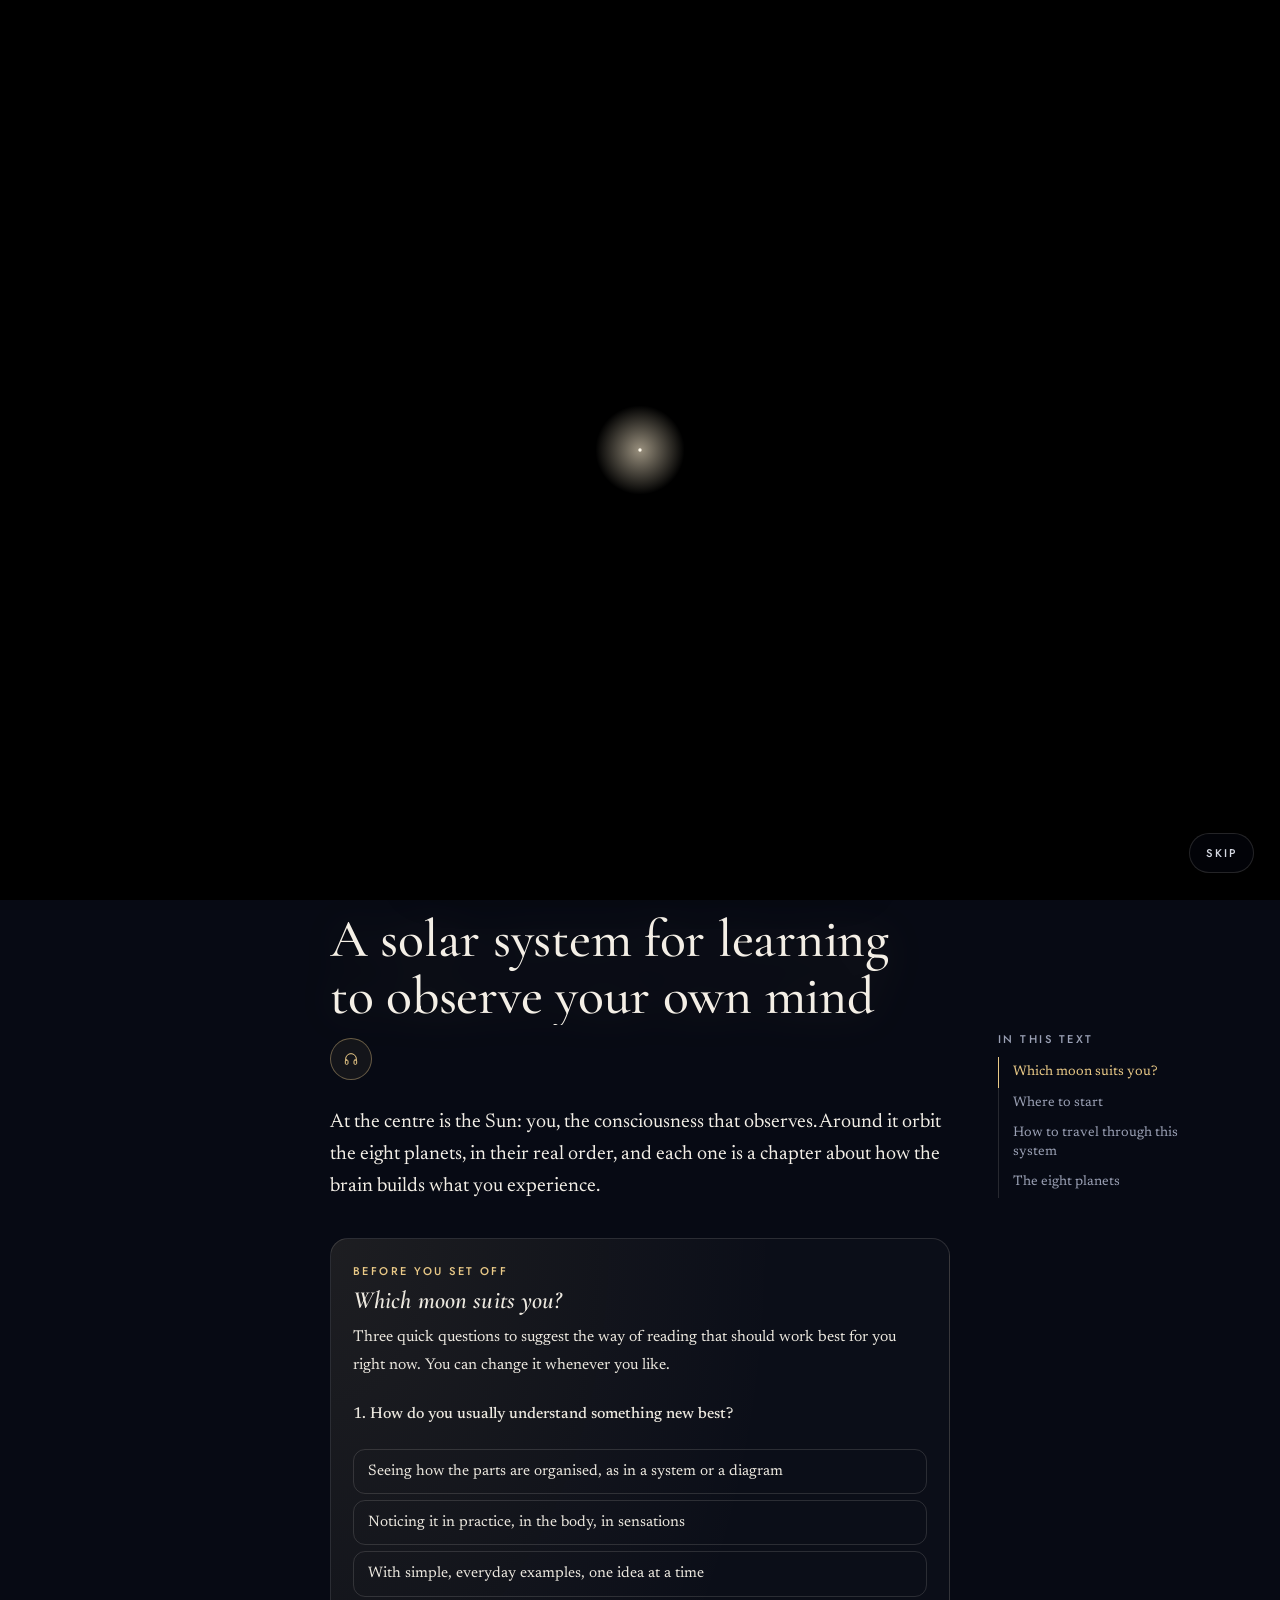
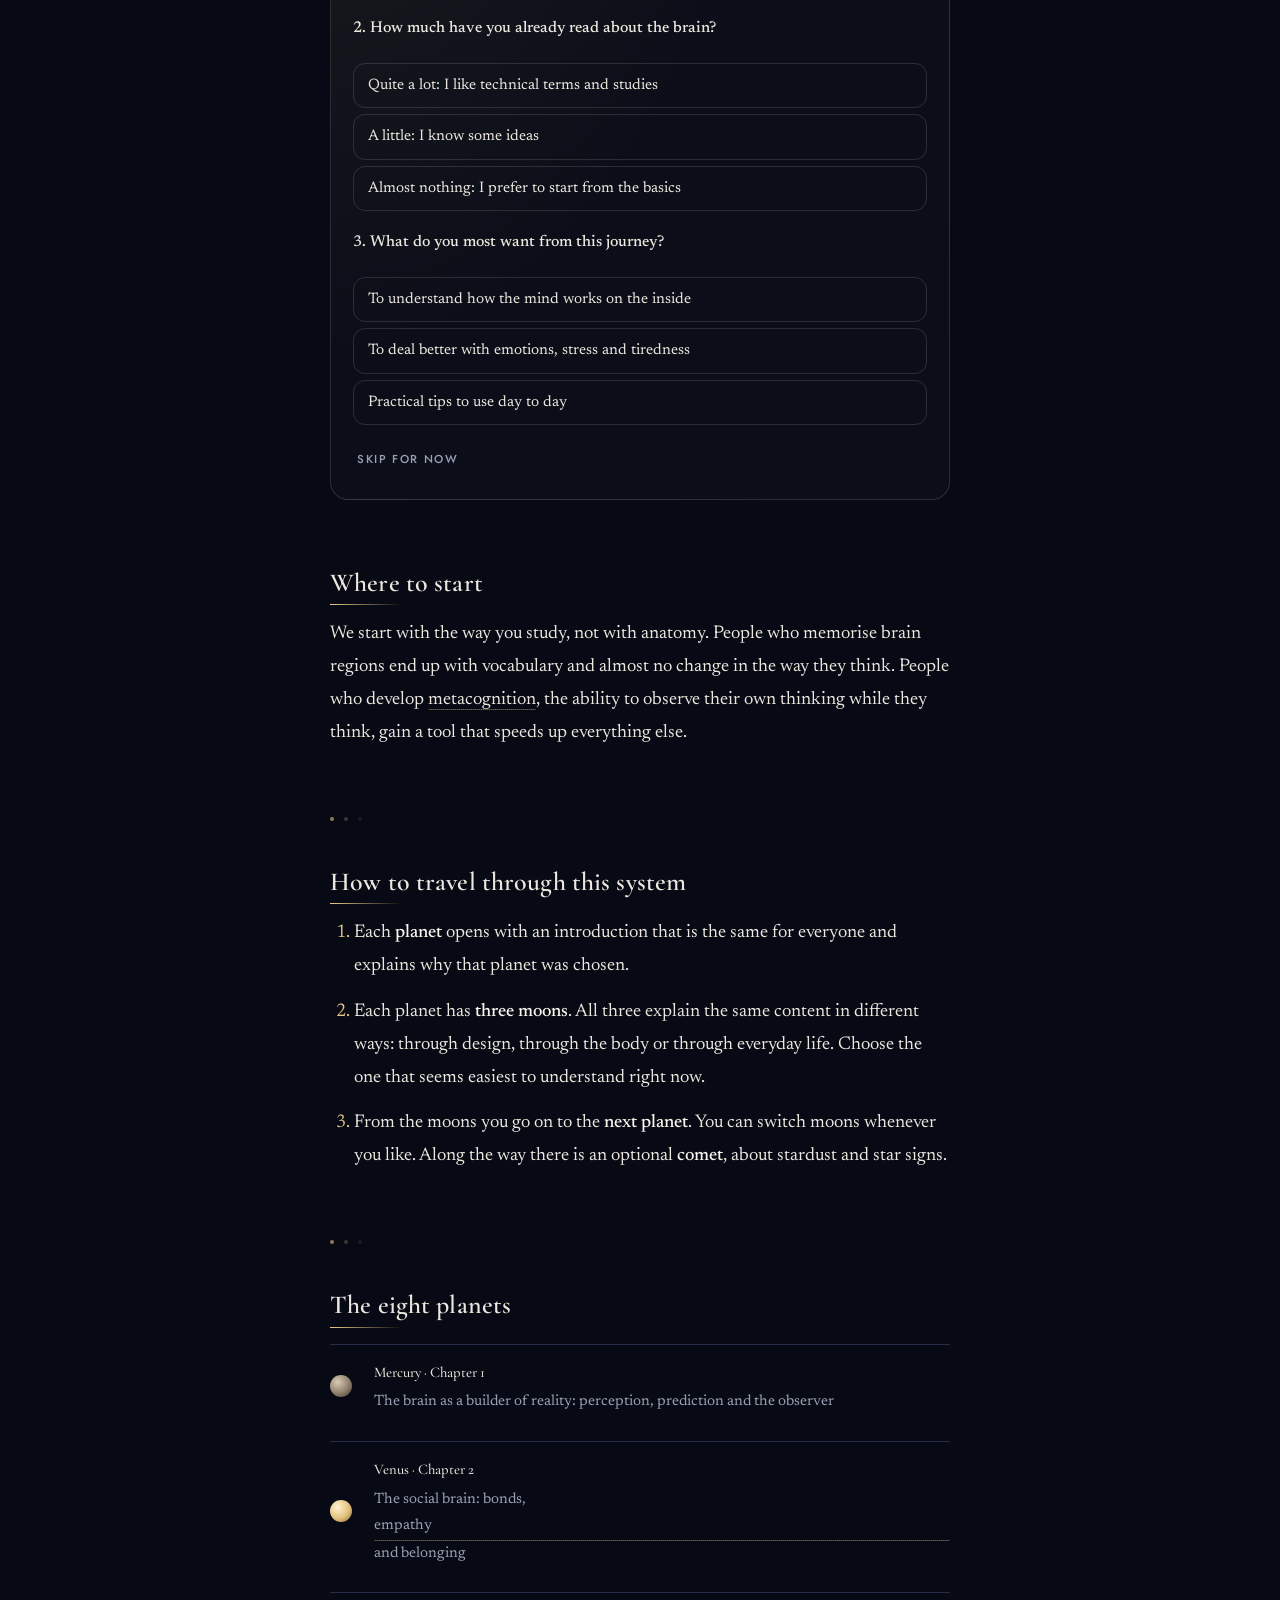
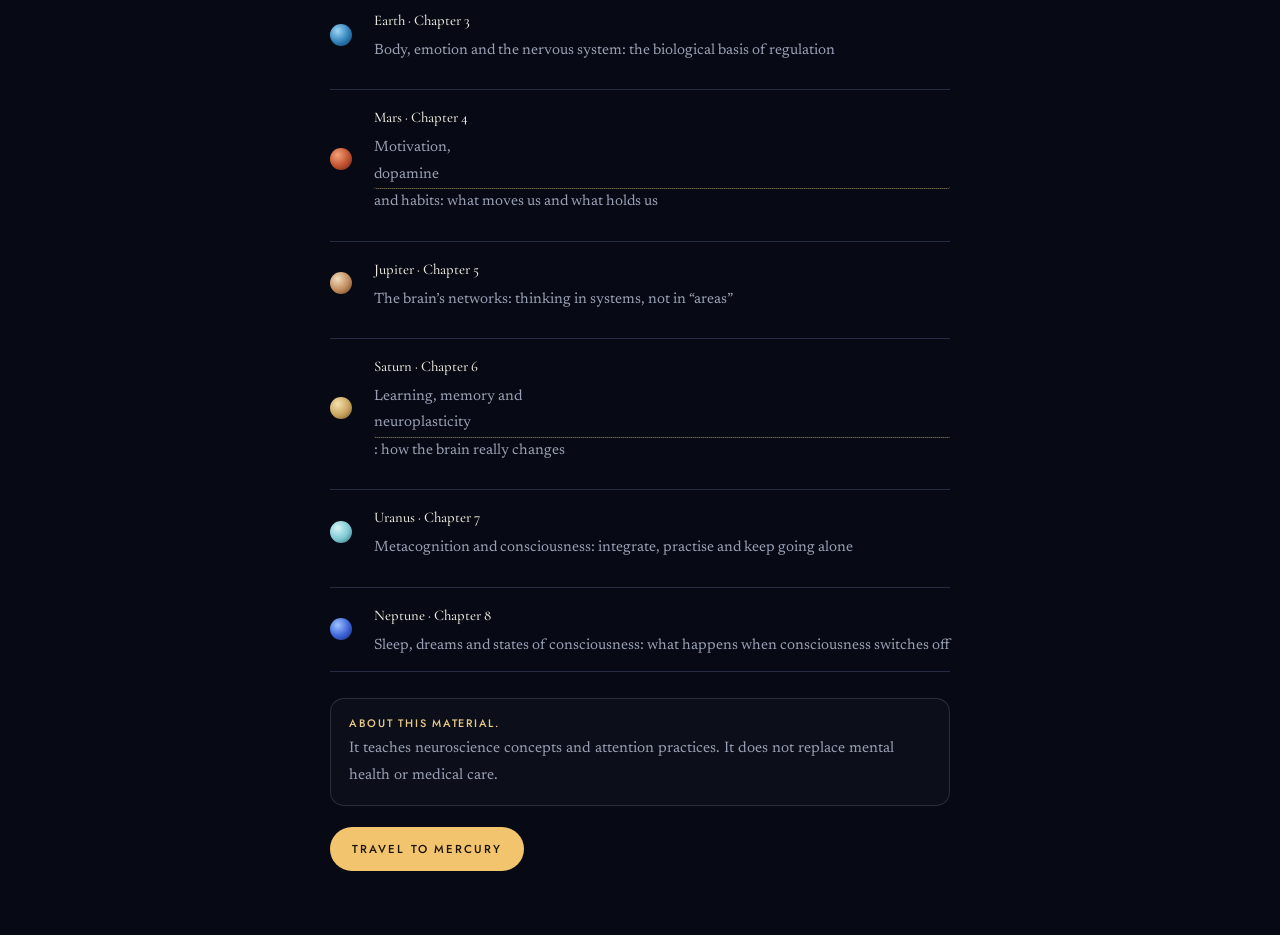
==== sistema-da-consciencia/index.html @ 6f27c115 "E-book: planetas bloqueados abrem com o visual e o título, com o texto fechado e o caminho para desb" ====
<!DOCTYPE html>
<html lang="pt-BR">
<head>
<meta charset="UTF-8">
<meta name="viewport" content="width=device-width, initial-scale=1, viewport-fit=cover">
<meta name="description" content="E-book interativo de neurociência e metacognição em forma de sistema solar: oito planetas, três formas de leitura por capítulo. Projeto de Lucas Nunes.">
<title>Sistema da Consciência</title>
<meta name="claude:viewport-fit-sides" content="cover">
<link rel="preconnect" href="https://fonts.googleapis.com">
<link rel="preconnect" href="https://fonts.gstatic.com" crossorigin>
<link rel="stylesheet" href="https://fonts.googleapis.com/css2?family=Cormorant+Garamond:ital,wght@0,500;0,600;1,500;1,600&family=Newsreader:ital,opsz,wght@0,6..72,400;0,6..72,500;1,6..72,400&family=Jost:wght@400;500&display=swap">
<style>
/* Layout: mapa do sistema solar no topo de cada página (Sol = introdução, planetas = capítulos,
   três luas por planeta = caminhos), leitura em coluna única por baixo. Tema escuro por escolha. */
:root{
  color-scheme:dark;
  --space:#070A14;
  --panel:#0F1424;
  --panel-2:#151B30;
  --fg:#E6E9F2;
  --muted:#98A0B8;
  --line:#2A3250;
  --accent:#F2C46D;
  --p-design:#A9B1FF;
  --p-body:#F0A56B;
  --p-simple:#7FD8A8;
  --t-design:#1E2246;
  --t-body:#3A2618;
  --t-simple:#14332A;
  --font-display:"Unbounded","Helvetica Neue",Arial,sans-serif;
  --font-body:"Source Serif 4",Georgia,"Times New Roman",serif;
  --font-mono:"IBM Plex Mono",ui-monospace,Menlo,Consolas,monospace;
}
*{box-sizing:border-box}
html{background:var(--space)}
body{
  background:var(--space);color:var(--fg);
  font-family:var(--font-body);font-size:18px;line-height:1.7;
  padding-left:max(16px,env(safe-area-inset-left,0px));
  padding-right:max(16px,env(safe-area-inset-right,0px));
  padding-block:18px 64px;
}
#stars{position:fixed;inset:0;width:100%;height:100%;z-index:0;pointer-events:none}
.nebula{position:fixed;inset:0;z-index:0;pointer-events:none;background:radial-gradient(ellipse 55% 40% at 82% 8%,rgba(92,74,170,.22),transparent 70%),radial-gradient(ellipse 50% 45% at 8% 92%,rgba(40,100,140,.18),transparent 70%),radial-gradient(ellipse 35% 30% at 50% 55%,rgba(170,90,60,.08),transparent 70%)}
@media (prefers-reduced-motion:no-preference){.nebula{animation:neb 26s ease-in-out infinite alternate}@keyframes neb{from{opacity:.6;transform:scale(1)}to{opacity:1;transform:scale(1.06)}}}
.hglow,.lbl,.dust,#ctail{pointer-events:none}
.map{background:radial-gradient(ellipse 45% 60% at 50% 50%,rgba(242,196,109,.09),transparent 65%),radial-gradient(ellipse 40% 50% at 85% 20%,rgba(110,90,200,.12),transparent 70%),var(--panel)!important}
.shell{position:relative;z-index:1;max-width:1080px;margin:0 auto}
a{color:var(--accent)}
.top{display:flex;align-items:baseline;justify-content:space-between;gap:12px;flex-wrap:wrap;margin-bottom:14px}
.brand{font-family:var(--font-display);font-weight:500;font-size:1rem;letter-spacing:.02em;color:var(--fg);text-decoration:none}
.where{font:400 .72rem var(--font-mono);letter-spacing:.08em;text-transform:uppercase;color:var(--muted)}
.map{background:radial-gradient(ellipse at 0% 50%,rgba(242,196,109,.10),transparent 55%),var(--panel);border:1px solid var(--line);border-radius:10px;overflow-x:auto;overflow-y:hidden}
.map svg{display:block;width:100%;min-width:640px;height:auto}
.mapwrap{position:relative}
.zoom{position:absolute;left:10px;top:10px;display:flex;flex-wrap:wrap;gap:6px;z-index:2}
.zoom button{font:500 .72rem var(--font-mono);color:var(--fg);background:rgba(15,20,36,.82);border:1px solid var(--line);border-radius:999px;min-width:34px;height:32px;padding:0 12px;cursor:pointer;backdrop-filter:blur(4px)}
.zoom button:hover{border-color:var(--accent)}
.zoom button[aria-pressed="true"]{border-color:var(--accent);color:var(--accent)}
.zoom button:disabled{opacity:.4;cursor:default}
.map svg.grab{cursor:grab}.map svg.grabbing{cursor:grabbing}
.orbit{vector-effect:non-scaling-stroke}
.plabel{transition:opacity .35s ease}
.plabel.off{opacity:0}
.timeline{margin:14px 0 0;overflow-x:auto;padding:6px 2px 10px;scrollbar-width:thin}
.timeline ol{list-style:none;margin:0;padding:0;display:grid;grid-auto-flow:column;grid-auto-columns:minmax(112px,1fr);min-width:100%}
.tl{position:relative;display:flex;flex-direction:column;align-items:center;text-align:center;gap:3px;padding:0 6px;margin:0;min-width:0}
.tl::before{content:"";position:absolute;top:11px;left:0;right:0;height:2px;background:var(--line)}
.tl:first-child::before{left:50%}.tl:last-child::before{right:50%}
.tl.visited::before{background:rgba(242,196,109,.55)}
.tl-dot{position:relative;z-index:1;width:24px;height:24px;border-radius:50%;background:var(--g);box-shadow:0 0 0 3px var(--space);transition:transform .2s,box-shadow .2s}
.tl-dot:hover,.tl-dot:focus-visible{transform:scale(1.15);box-shadow:0 0 0 3px var(--space),0 0 16px rgba(242,196,109,.6)}
.tl.current .tl-dot{box-shadow:0 0 0 3px var(--space),0 0 0 5px var(--accent),0 0 18px rgba(242,196,109,.55)}
.tl-name{font:500 .72rem var(--font-display);color:var(--fg);text-decoration:none;margin-top:5px}
.tl-name:hover{color:var(--accent)}
.tl.current .tl-name{color:var(--accent)}
.tl-topic{font-size:.8rem;line-height:1.3;color:var(--muted)}
.tl-moons{display:flex;gap:0;align-items:center;margin-top:1px}
.tl-moon{width:22px;height:22px;display:grid;place-items:center;text-decoration:none}
.tl-moon::before{content:"";width:9px;height:9px;border-radius:50%;border:1.5px solid var(--mc)}
.tl-moon.visited::before{background:var(--mc)}
.tl-moon.current::before{background:var(--mc);box-shadow:0 0 8px var(--mc)}
.tl-moon:hover::before{box-shadow:0 0 8px var(--mc)}
.tl-comet{width:22px;height:22px;display:grid;place-items:center;font-size:.8rem;text-decoration:none;color:#F7E2A8;opacity:.55}
.tl-comet.visited,.tl-comet.current,.tl-comet:hover{opacity:1}
.legend{display:flex;flex-wrap:wrap;gap:6px 18px;margin:10px 2px 0;font:400 .72rem var(--font-mono);color:var(--muted);list-style:none;padding:0}
.legend li{display:flex;align-items:center;gap:7px}
.legend i{width:9px;height:9px;border-radius:50%;display:inline-block}
.hint{font:400 .72rem var(--font-mono);color:var(--muted);margin:6px 2px 0}
main{min-width:0;outline:none;margin-top:40px}
.view{max-width:66ch;margin:0 auto}
.eyebrow{font:500 .72rem var(--font-mono);letter-spacing:.12em;text-transform:uppercase;color:var(--accent);margin:0 0 12px}
h1{font-family:var(--font-display);font-weight:500;font-size:clamp(1.6rem,4.4vw,2.35rem);line-height:1.18;letter-spacing:-.01em;margin:0 0 18px;text-wrap:balance}
h2{font-family:var(--font-display);font-weight:500;font-size:1.15rem;line-height:1.35;margin:2.4rem 0 .7rem;text-wrap:balance}
h3{font-family:var(--font-display);font-weight:500;font-size:1rem;margin:1.6rem 0 .4rem}
.lead{font-size:1.18rem;line-height:1.6}
p{margin:0 0 1em}
ul,ol{padding-left:1.3em;margin:0 0 1em}
li{margin-bottom:.4em}
strong{color:#fff;font-weight:600}
.note{background:var(--panel);border:1px solid var(--line);border-radius:6px;padding:14px 16px;font-size:.95rem;color:var(--muted);margin:1.4em 0}
.note strong{color:var(--fg)}
.why{display:grid;grid-template-columns:72px minmax(0,1fr);gap:16px;align-items:start;background:var(--panel);border:1px solid var(--line);border-radius:10px;padding:18px;margin:0 0 1.8rem}
.why svg{width:72px;height:72px}
.why h2{margin:0 0 .35rem;font-size:.95rem}
.why p{font-size:.98rem;margin:0 0 .6em;color:var(--fg)}
.why p:last-child{margin:0}
.why .facts{font:400 .74rem var(--font-mono);color:var(--muted);letter-spacing:.02em}
.keep{margin:2rem 0;padding:18px 20px;border-radius:8px;background:var(--tint,var(--panel));font-family:var(--font-display);font-size:1.02rem;line-height:1.5;font-weight:400}
.keep small{display:block;font:500 .68rem var(--font-mono);letter-spacing:.1em;text-transform:uppercase;color:var(--muted);margin-bottom:8px}
.chip{display:inline-block;font:500 .7rem var(--font-mono);letter-spacing:.08em;text-transform:uppercase;padding:4px 9px;border-radius:3px;background:var(--tint);color:var(--fg);margin-bottom:12px}
.btn{display:inline-block;font:500 .85rem var(--font-display);letter-spacing:.02em;text-decoration:none;padding:13px 20px;border-radius:999px;background:var(--accent);color:#1A1406;border:0;cursor:pointer}
.btn:hover{box-shadow:0 0 22px rgba(242,196,109,.45)}
.btn.ghost{background:transparent;color:var(--fg);border:1px solid var(--line)}
.btn.ghost:hover{border-color:var(--accent);box-shadow:none}
.paths{display:grid;gap:12px;margin:1.2rem 0 2rem;grid-template-columns:repeat(auto-fit,minmax(min(100%,200px),1fr))}
.path{display:flex;flex-direction:column;gap:6px;text-decoration:none;color:var(--fg);background:var(--tint);border-radius:8px;padding:16px;border:1px solid transparent;min-width:0;transition:border-color .2s,box-shadow .2s}
.path:hover,.path:focus-visible{border-color:var(--c);box-shadow:0 0 24px -6px var(--c)}
.path .moon{width:14px;height:14px;border-radius:50%;background:var(--c);box-shadow:0 0 10px var(--c)}
.path b{font-family:var(--font-display);font-weight:500;font-size:.95rem}
.path span{font-size:.9rem;line-height:1.45;color:var(--muted)}
.path em{font:400 .72rem var(--font-mono);font-style:normal;color:var(--muted);margin-top:auto;padding-top:6px}
.path.off{background:var(--panel);border:1px dashed var(--line);cursor:default}
.path.off .moon{background:transparent;border:1.5px dashed var(--muted);box-shadow:none}
.path.off:hover{box-shadow:none;border-color:var(--line)}
.comet-card{display:flex;gap:14px;align-items:center;text-decoration:none;color:var(--fg);background:linear-gradient(100deg,rgba(242,196,109,.12),transparent 70%),var(--panel);border:1px solid var(--line);border-radius:8px;padding:14px 16px;margin:0 0 2rem}
.comet-card:hover{border-color:var(--accent)}
.comet-card b{font-family:var(--font-display);font-weight:500;font-size:.92rem;display:block}
.comet-card span{font-size:.9rem;color:var(--muted)}
.next{margin-top:2.4rem;padding-top:1.4rem;border-top:1px solid var(--line);display:flex;flex-direction:column;gap:14px;align-items:flex-start}
.next .alt{font-size:.95rem;color:var(--muted);margin:0}
.chapters{list-style:none;padding:0;margin:1rem 0 1.6rem}
.chapters li{display:grid;grid-template-columns:30px minmax(0,1fr);gap:4px 14px;align-items:center;padding:12px 0;border-top:1px solid var(--line);margin:0}
.chapters li:last-child{border-bottom:1px solid var(--line)}
.chapters i{width:22px;height:22px;border-radius:50%;display:block;background:var(--g)}
.chapters b{font-family:var(--font-display);font-weight:500;font-size:.92rem}
.chapters span{display:block;color:var(--muted);font-size:.93rem}
/* mapa */
.orbit{fill:none;stroke:var(--line);stroke-width:1}
.orbit.lit{stroke:rgba(242,196,109,.45)}
.lbl{font:500 11px var(--font-mono);fill:var(--muted);letter-spacing:.04em}
.lbl.big{font:500 12px var(--font-display);fill:var(--fg);letter-spacing:.02em}
.body{transition:filter .25s ease,transform .25s ease;transform-box:fill-box;transform-origin:center}
.planet a:hover .body,.planet a:focus-visible .body,.planet.current .body{filter:drop-shadow(0 0 10px var(--glow)) drop-shadow(0 0 22px var(--glow))}
.planet a:hover .body,.planet a:focus-visible .body{transform:scale(1.12)}
.planet a{outline:none}
.planet .halo{fill:none;stroke:var(--glow);stroke-width:1.2;opacity:0;stroke-dasharray:2 4}
.planet.current .halo{opacity:.9}
.moonN circle.m{stroke:var(--mc);stroke-width:1.6;fill:var(--space);transition:filter .2s}
.moonN.visited circle.m{fill:var(--mc)}
.moonN a:hover circle.m,.moonN a:focus-visible circle.m,.moonN.current circle.m{fill:var(--mc);filter:drop-shadow(0 0 6px var(--mc)) drop-shadow(0 0 12px var(--mc))}
.moonN.off circle.m{stroke-dasharray:2 2;opacity:.45}
.tether{stroke:var(--line);stroke-width:1}
.hit{fill:transparent}
.sun-core{transition:filter .3s}
.planet.sun a:hover .sun-core,.planet.sun.current .sun-core{filter:drop-shadow(0 0 18px rgba(255,190,90,.8))}
.comet a:hover .body,.comet.current .body{filter:drop-shadow(0 0 10px #F7E2A8)}
a:focus-visible,button:focus-visible{outline:2px solid var(--accent);outline-offset:3px}
@media (prefers-reduced-motion:no-preference){
  .view{animation:in .45s ease both}
  @keyframes in{from{opacity:.0;transform:translateY(8px)}to{opacity:1;transform:none}}
  .ringspin{animation:spin 60s linear infinite;transform-box:fill-box;transform-origin:center}
  @keyframes spin{to{transform:rotate(360deg)}}
}

/* ===== Refinamento: tipografia fina, linha do tempo e leitura interativa ===== */
:root{
  --font-display:"Cormorant Garamond","Iowan Old Style","Palatino Linotype",Georgia,serif;
  --font-body:"Newsreader","Iowan Old Style",Georgia,"Times New Roman",serif;
  --font-mono:"Jost","Avenir Next","Segoe UI",system-ui,sans-serif;
  --font-ui:"Jost","Avenir Next","Segoe UI",system-ui,sans-serif;
  --fg:#ECE8DF;
  --muted:#9AA0B4;
  --line:#262C44;
  --hair:rgba(236,232,223,.14);
  --gold:#E9C987;
}
body{font-size:18.5px;line-height:1.78;font-optical-sizing:auto}
.brand{font:italic 500 1.35rem var(--font-display);letter-spacing:.01em}
.where,.eyebrow,.legend,.hint,.chip,.facts,.path em,.chapters .n{font-family:var(--font-ui)!important;letter-spacing:.16em}
.where{font-size:.68rem}
.eyebrow{font-size:.7rem;font-weight:500;color:var(--gold)}
.hint{letter-spacing:.02em!important;font-size:.76rem;line-height:1.6}
.legend{letter-spacing:.06em!important}
h1{font:500 clamp(2.3rem,5.6vw,3.35rem)/1.06 var(--font-display);letter-spacing:-.005em;margin-bottom:22px}
h2{font:600 1.62rem/1.2 var(--font-display);letter-spacing:.005em;margin:2.8rem 0 .8rem;position:relative;padding-bottom:.45rem}
h2::after{content:"";position:absolute;left:0;bottom:0;width:72px;height:1px;background:linear-gradient(90deg,var(--gold),transparent);transform-origin:left;transform:scaleX(.25);opacity:.5;transition:transform 1.1s cubic-bezier(.2,.7,.2,1),opacity 1.1s}
h2.in::after{transform:scaleX(1);opacity:1}
h3{font:600 1.2rem var(--font-display)}
.lead{font-size:1.24rem;line-height:1.62;color:#F3EFE7}
strong{color:#FBF7EE;font-weight:500}
li::marker{color:var(--gold)}
.view h1{
  color:#F4EFE6;
  background:linear-gradient(100deg,#F4EFE6 0%,#F4EFE6 38%,#F6D68E 50%,#F4EFE6 62%,#F4EFE6 100%);
  background-size:260% 100%;background-position:100% 0;
  -webkit-background-clip:text;background-clip:text;-webkit-text-fill-color:transparent;
  filter:drop-shadow(0 0 22px rgba(242,196,109,.16));
}
@media (prefers-reduced-motion:no-preference){
  .view h1{animation:shimmer 11s ease-in-out infinite}
  @keyframes shimmer{0%,18%{background-position:100% 0}62%,100%{background-position:0 0}}
}
.chip{background:transparent!important;border:1px solid var(--hair);border-radius:999px;padding:5px 12px;font-size:.7rem;font-weight:500;color:var(--muted)}
.chip::before{content:"";display:inline-block;width:6px;height:6px;border-radius:50%;background:var(--gold);margin-right:8px;vertical-align:1px;box-shadow:0 0 8px var(--gold)}
.readtime{display:block;font:400 .72rem var(--font-ui);letter-spacing:.14em;text-transform:uppercase;color:var(--muted);margin:-8px 0 22px}
.keep{background:none!important;border-top:1px solid rgba(233,201,135,.35);border-bottom:1px solid rgba(233,201,135,.35);border-radius:0;padding:28px 6px 26px;margin:2.8rem 0;text-align:center;font:italic 500 1.5rem/1.42 var(--font-display)}
.keep::before{content:"✦";display:block;color:var(--gold);font:normal .85rem var(--font-ui);margin-bottom:8px}
.keep small{font:500 .7rem var(--font-ui);letter-spacing:.2em;font-style:normal;color:var(--gold);margin-bottom:12px}
.note{background:rgba(236,232,223,.025);border:1px solid var(--hair);border-radius:14px;padding:16px 18px;font-size:.95rem}
.note strong{font:500 .68rem var(--font-ui);letter-spacing:.16em;text-transform:uppercase;color:var(--gold);display:block;margin-bottom:4px}
.why{background:radial-gradient(120% 140% at 0% 0%,rgba(233,201,135,.07),transparent 60%),rgba(236,232,223,.02);border:1px solid var(--hair);border-radius:16px}
.why h2{font:600 1.2rem var(--font-display);padding:0;margin:0 0 .4rem}
.why h2::after{display:none}
.path{background:linear-gradient(160deg,var(--tint),transparent 75%)!important;border:1px solid var(--hair)!important;border-radius:14px}
.path b{font:italic 600 1.15rem var(--font-display)}
.btn{font:500 .72rem var(--font-ui);letter-spacing:.18em;text-transform:uppercase;padding:14px 22px}
.map{border-color:var(--hair)!important;border-radius:16px!important}
.zoom button{font-family:var(--font-ui);letter-spacing:.06em;background:rgba(10,14,26,.66);border-color:var(--hair)}
.lbl{font:400 9.5px var(--font-ui)!important;letter-spacing:.14em;text-transform:uppercase;fill:var(--muted)}
.lbl.big{font:italic 500 15px var(--font-display)!important;letter-spacing:.01em;text-transform:none;fill:#F1ECE2}
/* linha do tempo mais fina */
.timeline{margin:22px 0 0;padding:8px 2px 14px}
.timeline ol{grid-auto-columns:minmax(118px,1fr)}
.tl{gap:2px}
.tl::before{top:8px;height:1px;background:linear-gradient(90deg,rgba(154,160,180,.08),rgba(154,160,180,.3),rgba(154,160,180,.08))}
.tl.visited::before{background:linear-gradient(90deg,rgba(233,201,135,.2),rgba(233,201,135,.75),rgba(233,201,135,.2))}
.tl-dot{width:16px;height:16px;box-shadow:0 0 0 5px var(--space),0 0 12px -2px rgba(255,255,255,.3)}
.tl-dot:hover,.tl-dot:focus-visible{transform:scale(1.3);box-shadow:0 0 0 5px var(--space),0 0 16px rgba(242,196,109,.6)}
.tl.current .tl-dot{box-shadow:0 0 0 5px var(--space),0 0 0 6px rgba(233,201,135,.9),0 0 24px rgba(242,196,109,.55)}
.tl-num{font:500 .58rem var(--font-ui);letter-spacing:.26em;text-transform:uppercase;color:var(--muted);margin-top:12px}
.tl-name{font:italic 500 1.12rem var(--font-display);margin-top:0;letter-spacing:.01em}
.tl.current .tl-num{color:var(--gold)}
.tl-topic{font:400 .8rem/1.35 var(--font-body);color:var(--muted);max-width:16ch}
.tl-moon{width:16px;height:16px}
.tl-moon::before{width:6px;height:6px;border-width:1px}
/* barra de leitura */
#readbar{position:fixed;left:0;right:0;top:env(safe-area-inset-top,0px);height:2px;z-index:20;background:linear-gradient(90deg,rgba(233,201,135,.2),var(--gold));transform-origin:left;transform:scaleX(0);pointer-events:none}
/* leitura com índice lateral */
#view{display:grid;grid-template-columns:minmax(0,1fr)}
.rail{display:none}
@media (min-width:1180px){
  #view{grid-template-columns:1fr minmax(0,66ch) 1fr;column-gap:48px}
  #view>.view{grid-column:2}
  .rail{display:block;grid-column:3;grid-row:1;align-self:start;position:sticky;top:32px;max-width:210px;margin-top:150px}
}
.rail p{font:500 .7rem var(--font-ui);letter-spacing:.22em;text-transform:uppercase;color:var(--muted);margin:0 0 10px}
.rail ol{list-style:none;padding:0;margin:0;border-left:1px solid var(--hair)}
.rail li{margin:0}
.rail a{display:block;padding:6px 0 6px 14px;margin-left:-1px;border-left:1px solid transparent;font:400 .86rem/1.35 var(--font-body);color:var(--muted);text-decoration:none;transition:color .3s,border-color .3s}
.rail a:hover{color:var(--fg)}
.rail a.on{color:var(--gold);border-left-color:var(--gold)}
/* glossário */
.gl{color:inherit;border-bottom:1px dotted rgba(233,201,135,.7);cursor:help;transition:color .2s,background .2s;border-radius:2px}
.gl:hover,.gl:focus-visible,.gl.open{color:var(--gold);background:rgba(233,201,135,.08);outline:none}
#glpop{position:fixed;z-index:30;max-width:300px;padding:14px 16px;border-radius:12px;background:rgba(14,18,32,.96);border:1px solid rgba(233,201,135,.35);box-shadow:0 18px 40px rgba(0,0,0,.45),0 0 30px rgba(233,201,135,.08);font:400 .9rem/1.5 var(--font-body);color:var(--fg);backdrop-filter:blur(6px)}
#glpop b{display:block;font:italic 600 1.1rem var(--font-display);color:var(--gold);margin-bottom:4px}
/* lembrar antes de seguir */
.recall{margin:3rem 0 1rem;padding:26px 24px;border-radius:18px;border:1px solid var(--hair);background:radial-gradient(130% 120% at 100% 0%,rgba(169,177,255,.08),transparent 55%),rgba(236,232,223,.02)}
.recall .k{font:500 .7rem var(--font-ui);letter-spacing:.22em;text-transform:uppercase;color:var(--gold);margin:0 0 6px}
.recall h3{margin:0 0 .5rem;font:italic 600 1.45rem var(--font-display)}
.recall p{font-size:.98rem}
.recall .row{display:flex;flex-wrap:wrap;gap:8px;margin-top:8px}
.recall button{font:500 .7rem var(--font-ui);letter-spacing:.14em;text-transform:uppercase;color:var(--fg);background:transparent;border:1px solid var(--hair);border-radius:999px;padding:10px 16px;cursor:pointer;transition:border-color .2s,color .2s}
.recall button:hover,.recall button[aria-pressed="true"]{border-color:var(--gold);color:var(--gold)}
.recall ol{margin:14px 0 6px;padding-left:1.2em}
.recall ol li{font-size:.98rem}
.recall .msg{margin:12px 0 0;font-style:italic;color:#F3EFE7}
.recall .prev{font:400 .74rem var(--font-ui);letter-spacing:.06em;color:var(--muted);margin:10px 0 0}

/* ===== Fase 2: navbar flutuante, painel, ajustes ===== */
.top-r{display:flex;align-items:center;gap:14px}
.top-set{display:inline-flex;align-items:center;gap:7px;font:500 .7rem var(--font-ui);letter-spacing:.16em;text-transform:uppercase;color:var(--muted);background:none;border:1px solid var(--hair);border-radius:999px;padding:7px 12px;cursor:pointer}
.top-set svg{width:15px;height:15px}
.top-set:hover{color:var(--gold);border-color:rgba(233,201,135,.45)}
#dock{position:fixed;left:50%;bottom:calc(14px + env(safe-area-inset-bottom,0px));z-index:25;display:flex;align-items:center;gap:4px;padding:5px 6px 5px 8px;border-radius:999px;background:rgba(12,16,30,.8);border:1px solid var(--hair);backdrop-filter:blur(14px) saturate(1.2);-webkit-backdrop-filter:blur(14px) saturate(1.2);box-shadow:0 14px 40px rgba(0,0,0,.45);max-width:calc(100vw - 24px);opacity:0;pointer-events:none;transform:translate(-50%,24px);transition:opacity .35s ease,transform .35s ease}
#dock.show{opacity:1;pointer-events:auto;transform:translate(-50%,0)}
@media (min-width:900px){#dock{top:calc(14px + env(safe-area-inset-top,0px));bottom:auto;transform:translate(-50%,-24px)}#dock.show{transform:translate(-50%,0)}}
.d-here{display:flex;align-items:center;gap:10px;background:none;border:0;color:var(--fg);cursor:pointer;padding:4px 10px 4px 2px;min-width:0;border-radius:999px}
.d-here:hover .d-text b{color:var(--gold)}
.d-planet{width:20px;height:20px;border-radius:50%;background:var(--g,#888);box-shadow:0 0 12px rgba(255,255,255,.22);flex:none}
.d-text{display:flex;flex-direction:column;align-items:flex-start;min-width:0;line-height:1.15}
.d-text b{font:italic 500 1.02rem var(--font-display);white-space:nowrap;overflow:hidden;text-overflow:ellipsis;max-width:20ch;transition:color .2s}
.d-text small{font:500 .56rem var(--font-ui);letter-spacing:.18em;text-transform:uppercase;color:var(--muted);white-space:nowrap}
.d-moons{display:flex;gap:0;padding:0 4px;border-left:1px solid var(--hair);border-right:1px solid var(--hair)}
.d-moons:empty{display:none}
.d-moon{width:30px;height:34px;display:grid;place-items:center;border-radius:50%}
.d-moon::before{content:"";width:9px;height:9px;border-radius:50%;border:1.5px solid var(--mc)}
.d-moon.on::before{background:var(--mc);box-shadow:0 0 9px var(--mc)}
.d-moon:hover::before{box-shadow:0 0 9px var(--mc)}
.d-btn{width:38px;height:38px;border-radius:50%;display:grid;place-items:center;background:none;border:0;color:var(--muted);cursor:pointer;transition:color .2s,background .2s}
.d-btn:hover,.d-btn[aria-expanded="true"]{color:var(--gold);background:rgba(233,201,135,.09)}
.d-btn svg{width:18px;height:18px}
.d-prog{position:absolute;left:22px;right:22px;bottom:1px;height:1px;background:linear-gradient(90deg,var(--gold),rgba(233,201,135,.25));transform-origin:left;transform:scaleX(0)}
@media (max-width:420px){.d-text b{max-width:9ch}.d-text small{display:none}}
#scrim{position:fixed;inset:0;z-index:40;background:rgba(4,6,14,.55);opacity:0;pointer-events:none;transition:opacity .3s}
#scrim.show{opacity:1;pointer-events:auto}
#sheet{position:fixed;z-index:41;left:0;right:0;bottom:0;max-height:84vh;overflow:auto;overscroll-behavior:contain;background:#0D1222;border-top:1px solid var(--hair);border-radius:22px 22px 0 0;padding:18px max(20px,env(safe-area-inset-right,0px)) calc(28px + env(safe-area-inset-bottom,0px)) max(20px,env(safe-area-inset-left,0px));transform:translateY(105%);transition:transform .42s cubic-bezier(.2,.8,.2,1)}
#sheet.show{transform:none;box-shadow:0 -20px 60px rgba(0,0,0,.5)}
@media (min-width:900px){#sheet{left:auto;top:0;bottom:0;width:410px;max-height:none;border-radius:0;border-top:0;border-left:1px solid var(--hair);padding:calc(28px + env(safe-area-inset-top,0px)) 28px 28px;transform:translateX(105%)}}
.sh-head{display:flex;align-items:center;justify-content:space-between;gap:12px;margin-bottom:14px;position:sticky;top:-18px;background:inherit;padding-top:4px;z-index:1}
.sh-head h2{margin:0;padding:0;font:italic 600 1.6rem var(--font-display)}
.sh-head h2::after{display:none}
.sh-close{font:500 .7rem var(--font-ui);letter-spacing:.16em;text-transform:uppercase;color:var(--muted);background:none;border:1px solid var(--hair);border-radius:999px;padding:8px 14px;cursor:pointer}
.sh-close:hover{color:var(--gold);border-color:rgba(233,201,135,.45)}
.set{padding:16px 0;border-top:1px solid var(--hair)}
.set-k{font:500 .7rem var(--font-ui);letter-spacing:.2em;text-transform:uppercase;color:var(--gold);margin:0 0 10px}
.set-why{font-size:.86rem;line-height:1.45;color:var(--muted);margin:10px 0 0}
.seg{display:flex;flex-wrap:wrap;gap:6px}
.seg button{font:500 .7rem var(--font-ui);letter-spacing:.08em;color:var(--fg);background:transparent;border:1px solid var(--hair);border-radius:999px;padding:9px 14px;cursor:pointer;min-height:38px}
.seg button[aria-checked="true"]{border-color:var(--gold);color:var(--gold);background:rgba(233,201,135,.08)}
.seg button:hover{border-color:rgba(233,201,135,.45)}
#openBtn{color:var(--fg);border-color:var(--hair);margin-top:8px}
.reset{font:500 .7rem var(--font-ui);letter-spacing:.08em;color:#F2A38C;background:transparent;border:1px solid rgba(242,163,140,.35);border-radius:999px;padding:9px 14px;cursor:pointer;min-height:38px}
.gsearch{width:100%;font:400 1rem var(--font-body);color:var(--fg);background:rgba(236,232,223,.04);border:1px solid var(--hair);border-radius:12px;padding:12px 14px;margin:0 0 14px}
.gsearch:focus{outline:none;border-color:rgba(233,201,135,.55)}
.glist{margin:0;padding:0}
.glist div{padding:12px 0;border-top:1px solid var(--hair)}
.glist dt{font:italic 600 1.12rem var(--font-display);color:var(--gold)}
.glist dd{margin:2px 0 0;font-size:.92rem;line-height:1.5;color:var(--fg)}
.gempty{color:var(--muted);font-size:.92rem}
.path.pref{border-color:rgba(233,201,135,.55)!important;position:relative}
.path.pref::after{content:"sua lua";position:absolute;top:12px;right:14px;font:500 .56rem var(--font-ui);letter-spacing:.18em;text-transform:uppercase;color:var(--gold)}
/* tamanhos e espaçamento */
html[data-size="1"] body{font-size:16.5px}
html[data-size="3"] body{font-size:20.5px}
html[data-size="4"] body{font-size:22.5px}
html[data-space="amplo"] body{line-height:2.02}
html[data-space="amplo"] .view p,html[data-space="amplo"] .view li{margin-bottom:1.3em}
/* modo foco */
html[data-foco="on"] .mapwrap,html[data-foco="on"] .timeline,html[data-foco="on"] .legend,html[data-foco="on"] .hint,html[data-foco="on"] #stars,html[data-foco="on"] .nebula{display:none}
html[data-foco="on"] main{margin-top:18px}
/* leitura: dentro de um capítulo, só o texto; o mapa volta pelo botão "Voltar ao mapa" */
html[data-ler="on"] .mapwrap,html[data-ler="on"] .timeline,html[data-ler="on"] .legend,html[data-ler="on"] .hint,html[data-ler="on"] #stars,html[data-ler="on"] .nebula{display:none}
html[data-ler="on"] main{margin-top:18px}
/* planeta bloqueado: vê-se o planeta e o título, o texto fica fechado */
.lk-wrap{position:relative;margin:0 0 1.6rem}
.lk-blur{filter:blur(6px);opacity:.45;user-select:none;pointer-events:none;max-height:15em;overflow:hidden;-webkit-mask:linear-gradient(#000 40%,transparent);mask:linear-gradient(#000 40%,transparent)}
.lk-card{position:absolute;inset:0;margin:auto;height:max-content;max-width:30rem;display:flex;flex-direction:column;align-items:center;gap:.5rem;text-align:center;background:var(--panel);border:1px solid var(--line);border-radius:16px;padding:22px 20px}
.lk-card .lk-ic{display:inline-flex;width:28px;height:28px;color:var(--accent)}
.lk-card .lk-ic svg{width:28px;height:28px}
.lk-card b{font-size:1.1rem}
.lk-card p{margin:0;color:var(--muted)}
/* movimento calmo */
html[data-mov="calmo"] .view h1{animation:none}
html[data-mov="calmo"] .nebula{animation:none}
/* tema dia */
html[data-tema="dia"],html[data-tema="dia"] body{background:#EDEFF4}
html[data-tema="dia"]{--fg:#1C2133;--muted:#596074;--hair:rgba(28,33,51,.14);--gold:#9C6E14;--line:#D3D7E2;--t-design:#E3E5FA;--t-body:#F6E6D7;--t-simple:#DAF0E3;color-scheme:light}
html[data-tema="dia"] #stars,html[data-tema="dia"] .nebula{display:none}
html[data-tema="dia"] .view h1{background-image:linear-gradient(100deg,#1C2133 0%,#1C2133 38%,#B78624 50%,#1C2133 62%,#1C2133 100%);filter:none}
html[data-tema="dia"] .lead{color:#22283B}
html[data-tema="dia"] strong{color:#11152A}
html[data-tema="dia"] .map .lbl{fill:#9AA0B4}
html[data-tema="dia"] .map .orbit{stroke:#2A3250}
html[data-tema="dia"] .map{--fg:#E6E9F2;--line:#2A3250;--hair:rgba(236,232,223,.14)}
html[data-tema="dia"] .zoom button{color:#ECE8DF;border-color:rgba(236,232,223,.18)}
html[data-tema="dia"] .tl-dot{box-shadow:0 0 0 5px #EDEFF4,0 0 10px -2px rgba(0,0,0,.25)}
html[data-tema="dia"] .tl.current .tl-dot{box-shadow:0 0 0 5px #EDEFF4,0 0 0 6px var(--gold),0 0 18px rgba(183,134,36,.4)}
html[data-tema="dia"] #glpop{background:#FFFFFF;box-shadow:0 18px 40px rgba(20,24,40,.18)}
html[data-tema="dia"] #sheet{background:#FFFFFF}
html[data-tema="dia"] #dock{background:rgba(255,255,255,.86);box-shadow:0 14px 40px rgba(20,24,40,.16)}
html[data-tema="dia"] #scrim{background:rgba(20,24,40,.25)}
html[data-tema="dia"] .why,html[data-tema="dia"] .note,html[data-tema="dia"] .recall{background:#FFFFFF}
html[data-tema="dia"] .recall .msg{color:#22283B}
html[data-tema="dia"] .btn{color:#1A1406}

/* ===== Fase 3: jornada do leitor ===== */
.journey{margin:0 0 2.4rem;padding:24px 22px;border-radius:18px;border:1px solid var(--hair);background:radial-gradient(120% 140% at 0% 0%,rgba(233,201,135,.08),transparent 60%),rgba(236,232,223,.02)}
.journey .k{font:500 .7rem var(--font-ui);letter-spacing:.22em;text-transform:uppercase;color:var(--gold);margin:0 0 6px}
.journey h2{margin:0 0 .6rem;padding:0;font:italic 600 1.55rem var(--font-display)}
.journey h2::after{display:none}
.journey p{font-size:.98rem}
.q{margin:18px 0 0}
.q p{margin:0 0 8px;font-weight:500}
.q .opts{display:flex;flex-direction:column;gap:6px}
.q button{text-align:left;font:400 .95rem/1.4 var(--font-body);color:var(--fg);background:transparent;border:1px solid var(--hair);border-radius:12px;padding:11px 14px;cursor:pointer;transition:border-color .2s,background .2s}
.q button:hover{border-color:rgba(233,201,135,.45)}
.q button[aria-pressed="true"]{border-color:var(--gold);background:rgba(233,201,135,.08)}
.j-actions{display:flex;flex-wrap:wrap;gap:10px;align-items:center;margin-top:18px}
.j-skip{font:500 .72rem var(--font-ui);letter-spacing:.14em;text-transform:uppercase;color:var(--muted);background:none;border:0;cursor:pointer;padding:8px 4px}
.j-result{margin-top:16px;font-style:italic}
.cont{display:flex;align-items:center;gap:14px;text-decoration:none;color:var(--fg);padding:14px 16px;margin:12px 0 0;border:1px solid var(--hair);border-radius:14px;transition:border-color .2s}
.cont:hover{border-color:rgba(233,201,135,.5)}
.cont i{width:26px;height:26px;border-radius:50%;background:var(--g);flex:none;box-shadow:0 0 12px rgba(255,255,255,.2)}
.cont b{display:block;font:italic 600 1.1rem var(--font-display)}
.cont span{font:500 .7rem var(--font-ui);letter-spacing:.16em;text-transform:uppercase;color:var(--muted)}
.due-list{list-style:none;padding:0;margin:8px 0 0;display:flex;flex-wrap:wrap;gap:8px}
.due-list a{display:inline-flex;align-items:center;gap:8px;font:400 .9rem var(--font-body);color:var(--fg);text-decoration:none;border:1px solid var(--hair);border-radius:999px;padding:7px 12px}
.due-list a::before{content:"";width:7px;height:7px;border-radius:50%;background:var(--mc);box-shadow:0 0 8px var(--mc)}
.due-list a:hover{border-color:rgba(233,201,135,.5)}
.tl-moon.due::after{content:"";position:absolute;width:15px;height:15px;border-radius:50%;border:1px solid var(--gold);opacity:.8}
.tl-moon{position:relative}
@media (prefers-reduced-motion:no-preference){html:not([data-mov="calmo"]) .tl-moon.due::after{animation:duep 2.4s ease-in-out infinite}@keyframes duep{0%,100%{transform:scale(.8);opacity:.3}50%{transform:scale(1.15);opacity:.9}}}
.stats{display:grid;grid-template-columns:repeat(auto-fit,minmax(120px,1fr));gap:10px;margin:1.4rem 0 2rem}
.stat{padding:16px;border:1px solid var(--hair);border-radius:14px;text-align:center}
.stat b{display:block;font:500 2.2rem/1 var(--font-display);color:var(--gold);font-variant-numeric:lining-nums tabular-nums}
.stat span{font:500 .7rem var(--font-ui);letter-spacing:.16em;text-transform:uppercase;color:var(--muted)}
.ideas{list-style:none;padding:0;margin:0}
.ideas li{padding:16px 0;border-top:1px solid var(--hair);margin:0}
.ideas small{display:block;font:500 .7rem var(--font-ui);letter-spacing:.18em;text-transform:uppercase;color:var(--gold);margin-bottom:4px}
.ideas p{margin:0;font:italic 500 1.18rem/1.45 var(--font-display)}

/* ===== Rodada 4: respiro, bloqueio, navegação final, gesto ===== */
.zoom{top:auto;bottom:10px;left:10px}
.zoom button{height:34px;min-width:34px;padding:0 10px;display:inline-flex;align-items:center;justify-content:center;gap:7px}
.zoom svg{width:15px;height:15px}
@media (max-width:700px){.zoom .zl{display:none}.zoom button{padding:0;width:34px}}
.moonN{pointer-events:none}
.planet.locked .body{filter:grayscale(.85) brightness(.5)!important;transform:none!important}
.planet.locked .hglow{opacity:0!important}
.planet.locked a{cursor:pointer}
.tl-link{display:flex;flex-direction:column;align-items:center;text-align:center;gap:2px;width:100%;text-decoration:none;color:inherit;padding:0 4px 8px;border-radius:14px}
.tl-dot{display:block}
.tl-link:hover .tl-dot,.tl-link:focus-visible .tl-dot{transform:scale(1.3);box-shadow:0 0 0 5px var(--space),0 0 16px rgba(242,196,109,.6)}
.tl-link:hover .tl-name{color:var(--gold)}
.tl-link:focus-visible{outline:1px solid rgba(233,201,135,.6);outline-offset:4px}
.tl-moon,.tl-comet{pointer-events:none}
.tl-lock{display:none;align-items:center;gap:5px;font:500 .54rem var(--font-ui);letter-spacing:.18em;text-transform:uppercase;color:var(--muted);margin-top:4px}
.tl-lock svg{width:11px;height:11px}
.tl.locked .tl-lock{display:inline-flex}
.tl.locked .tl-dot{filter:grayscale(.9) brightness(.5)}
.tl.locked .tl-name,.tl.locked .tl-topic,.tl.locked .tl-num{opacity:.45}
.tl.locked .tl-moons{display:none}
.tl.locked .tl-link{cursor:pointer}
#toast{position:fixed;left:50%;bottom:calc(84px + env(safe-area-inset-bottom,0px));transform:translate(-50%,16px);z-index:50;display:flex;align-items:center;gap:10px;max-width:calc(100vw - 32px);padding:12px 18px;border-radius:999px;background:rgba(14,18,32,.94);border:1px solid rgba(233,201,135,.35);color:var(--fg);font:400 .92rem/1.35 var(--font-body);box-shadow:0 16px 40px rgba(0,0,0,.45);opacity:0;pointer-events:none;transition:opacity .3s,transform .3s}
#toast.show{opacity:1;transform:translate(-50%,0)}
#toast svg{width:16px;height:16px;color:var(--gold);flex:none}
@media (min-width:900px){#toast{bottom:32px}}
html[data-tema="dia"] #toast{background:#FFFFFF;box-shadow:0 16px 40px rgba(20,24,40,.18)}
/* respiro */
.view{max-width:62ch}
@media (min-width:1180px){#view{grid-template-columns:1fr minmax(0,62ch) 1fr}}
.view p{margin-bottom:1.3em}
.view li{margin-bottom:.7em}
.view .lead{margin-bottom:2.2rem}
.view h2{margin-top:4.2rem}
#view h2,#view h3,#view .recall,#view .nx,#view .keep{scroll-margin-top:24px}
@media (min-width:900px){#view h2,#view h3,#view .recall,#view .nx,#view .keep{scroll-margin-top:92px}}
.view .why h2,.view .journey h2{margin-top:0}
.view h2:not(:first-of-type)::before{content:"";display:block;width:4px;height:4px;border-radius:50%;background:var(--gold);opacity:.6;margin:0 0 2.8rem;box-shadow:14px 0 0 rgba(233,201,135,.38),28px 0 0 rgba(233,201,135,.16)}
.why h2::before,.journey h2::before,.recall h2::before{display:none!important}
.why.why-t{display:block;background:radial-gradient(130% 150% at 0% 0%,var(--wa),transparent 62%),linear-gradient(var(--wb),var(--wb)),rgba(236,232,223,.02);border-color:var(--wl);box-shadow:inset 0 1px 0 rgba(255,255,255,.06),0 18px 50px -30px var(--wa);padding:22px 24px}
.why.why-t .facts{color:var(--wf);opacity:.85}
html[data-tema="dia"] .why.why-t{background:linear-gradient(var(--wd),var(--wd)),#FFFFFF}
html[data-tema="dia"] .why.why-t .facts{color:var(--muted);opacity:1}
/* botões só com ícone: o nome aparece ao passar o rato ou focar */
.ic-pill{--icw:38px;display:inline-flex!important;align-items:center;justify-content:flex-start!important;gap:0!important;padding:0!important;height:var(--icw)!important;min-width:var(--icw)!important;width:auto!important;max-width:var(--icw);overflow:hidden;white-space:nowrap;border-radius:999px!important;transition:max-width .35s ease,padding .35s ease,color .2s,border-color .2s,background .2s}
.ic-pill>svg{flex:none;width:16px!important;height:16px!important;margin:0 calc((var(--icw) - 18px) / 2)}
.ic-pill>span{display:inline!important;opacity:0;transition:opacity .25s ease}
@media (hover:hover){.ic-pill:hover{max-width:280px;padding-right:14px!important}.ic-pill:hover>span{opacity:1}}
.ic-pill:focus-visible{max-width:280px;padding-right:14px!important}.ic-pill:focus-visible>span{opacity:1}
html[data-mov="calmo"] .ic-pill,html[data-mov="calmo"] .ic-pill>span{transition:none}
.zoom .ic-pill{--icw:34px}
.map-all.ic-pill{border:1px solid var(--hair);margin-top:10px}
.sh-close.ic-pill{color:var(--muted)}
.sh-close.ic-pill:hover{color:var(--gold);border-color:rgba(233,201,135,.45)}
.tts-start.ic-pill{--icw:42px;margin:-10px 0 26px}
.hero-pl{float:right;width:168px;height:168px;margin:-14px -18px 6px 16px;shape-outside:circle(42%)}
.hero-pl svg{width:100%;height:100%;display:block;overflow:visible}
@media (max-width:600px){.hero-pl{width:108px;height:108px;margin:-8px -10px 8px 10px}}
.hero-sph{float:right;width:132px;height:132px;margin:4px 0 20px 28px;border-radius:50%;background:var(--g);position:relative;overflow:hidden;box-shadow:0 0 70px -10px var(--glow,rgba(255,255,255,.35)),inset -22px -26px 44px rgba(0,0,0,.55),inset 10px 10px 30px rgba(255,255,255,.12)}
.hero-sph i{position:absolute;inset:0;border-radius:50%;background:repeating-linear-gradient(172deg,transparent 0 9px,rgba(255,255,255,.07) 9px 12px,transparent 12px 21px);background-size:220% 100%;mix-blend-mode:soft-light}
@media (prefers-reduced-motion:no-preference){html:not([data-mov="calmo"]) .hero-sph i{animation:bands 40s linear infinite}@keyframes bands{to{background-position:220% 0}}}
@media (max-width:600px){.hero-sph{width:84px;height:84px;margin:2px 0 14px 16px}}
/* título letra a letra */
.view h1.typing{background:none!important;-webkit-text-fill-color:currentColor;color:var(--fg);animation:none!important;filter:none}
.typing .w{display:inline-block;white-space:nowrap}
.typing .ch{display:inline-block;opacity:0;filter:blur(10px);transform:translateY(.18em);animation:chin .8s cubic-bezier(.2,.7,.2,1) forwards;animation-delay:calc(var(--i) * 24ms)}
@keyframes chin{to{opacity:1;filter:blur(0);transform:none}}
@media (prefers-reduced-motion:no-preference){html:not([data-mov="calmo"]) .view .lead{animation:fadeUp 1s .35s cubic-bezier(.2,.7,.2,1) both}}
@keyframes fadeUp{from{opacity:0;transform:translateY(10px)}to{opacity:1;transform:none}}
/* navegação do fim da página */
.nx{display:flex;flex-direction:column;gap:16px;margin-top:3.4rem;padding-top:2.2rem;border-top:1px solid var(--hair);clear:both}
.nx-card{display:flex;align-items:center;gap:18px;padding:18px 20px;border:1px solid var(--hair);border-radius:20px;text-decoration:none;color:var(--fg);background:radial-gradient(120% 160% at 0% 50%,rgba(233,201,135,.08),transparent 60%),rgba(236,232,223,.02);transition:border-color .25s,transform .25s,box-shadow .25s}
a.nx-card:hover,a.nx-card:focus-visible{border-color:rgba(233,201,135,.55);transform:translateY(-2px);box-shadow:0 14px 34px rgba(0,0,0,.28);outline:none}
.nx-sph{width:52px;height:52px;border-radius:50%;background:var(--g);flex:none;box-shadow:0 0 24px -6px rgba(255,255,255,.4),inset -8px -10px 18px rgba(0,0,0,.45)}
.nx-tx{display:flex;flex-direction:column;min-width:0;flex:1}
.nx-tx small{font:500 .7rem var(--font-ui);letter-spacing:.2em;text-transform:uppercase;color:var(--gold)}
.nx-tx b{font:italic 600 1.7rem/1.1 var(--font-display);margin:3px 0;color:var(--fg)}
.nx-tx em{font-style:normal;font-size:.9rem;color:var(--muted);line-height:1.35}
.nx-arrow{width:42px;height:42px;border-radius:50%;border:1px solid var(--hair);display:grid;place-items:center;font:400 1.1rem var(--font-ui);color:var(--gold);flex:none;transition:transform .25s,background .25s}
a.nx-card:hover .nx-arrow{transform:translateX(4px);background:rgba(233,201,135,.1)}
.nx-card.is-locked{opacity:.8}
.nx-sph{position:relative}.nx-sph.has-ring{width:40px;height:40px;margin:0 6px}.nx-sph.has-ring::after{content:"";position:absolute;left:-13px;right:-13px;top:50%;height:13px;margin-top:-6.5px;border:2px solid rgba(234,215,166,.8);border-top-color:rgba(234,215,166,.3);border-radius:50%;transform:rotate(-16deg)}
.nx-card.is-locked .nx-sph{filter:grayscale(.9) brightness(.55)}
.nx-lock svg{width:18px;height:18px;color:var(--muted)}
.nx-alt p{font:500 .7rem var(--font-ui);letter-spacing:.2em;text-transform:uppercase;color:var(--muted);margin:4px 0 10px}
.nx-alt div{display:flex;flex-wrap:wrap;gap:8px}
.nx-moon{display:inline-flex;align-items:center;gap:9px;padding:10px 16px;border:1px solid var(--hair);border-radius:999px;text-decoration:none;color:var(--fg);font:400 .95rem var(--font-body);transition:border-color .2s,background .2s}
.nx-moon::before{content:"";width:8px;height:8px;border-radius:50%;background:var(--mc);box-shadow:0 0 8px var(--mc)}
.nx-moon:hover{border-color:var(--mc);background:rgba(236,232,223,.03)}
.nx-back{align-self:flex-start;display:inline-flex;align-items:center;gap:10px;font:500 .72rem var(--font-ui);letter-spacing:.16em;text-transform:uppercase;color:var(--muted);text-decoration:none;padding:10px 14px 10px 10px;border-radius:999px;border:1px solid transparent;transition:color .2s,border-color .2s}
.nx-back:hover{color:var(--fg);border-color:var(--hair)}
.nx-hint{font-size:.92rem;color:var(--muted);margin:0}
main a{text-decoration-color:rgba(233,201,135,.45);text-underline-offset:3px}
/* alça do painel */
.sh-grab{width:44px;height:5px;border-radius:5px;background:rgba(236,232,223,.28);margin:0 auto 12px}
html[data-tema="dia"] .sh-grab{background:rgba(28,33,51,.2)}
@media (min-width:900px){.sh-grab{display:none}}
.sh-head{touch-action:none}
.planet.locked .moonN{opacity:.18!important}
.moonN circle.m{stroke-width:1.4}
/* chegada a um planeta: menos ruído */
html.compact .timeline,html.compact .legend,html.compact .hint{display:none}
html.compact .map svg{min-width:0}
html.compact .map{overflow:hidden}
@media (hover:none) and (pointer:coarse){html.compact .zoom{display:none}}
.map-all{display:none;margin:10px 2px 0;font:500 .7rem var(--font-ui);letter-spacing:.14em;text-transform:uppercase;color:var(--muted);background:none;border:0;padding:8px 0;min-height:36px;cursor:pointer}
.map-all:hover{color:var(--gold)}
html.cmp-ok .map-all{display:inline-flex;align-items:center;gap:8px}
html[data-ler="on"] .map-all{display:none!important}
.scroll-cue{position:fixed;left:50%;bottom:calc(18px + env(safe-area-inset-bottom,0px));transform:translate(-50%,0);z-index:24;display:inline-flex;align-items:center;gap:8px;font:500 .7rem var(--font-ui);letter-spacing:.16em;text-transform:uppercase;color:var(--fg);background:rgba(12,16,30,.82);border:1px solid var(--hair);border-radius:999px;padding:10px 16px;min-height:40px;cursor:pointer;backdrop-filter:blur(10px);-webkit-backdrop-filter:blur(10px);transition:opacity .4s,transform .4s}
.scroll-cue[hidden]{display:none}
.scroll-cue.out{opacity:0;transform:translate(-50%,12px);pointer-events:none}
.scroll-cue svg{width:14px;height:14px}
@media (prefers-reduced-motion:no-preference){html:not([data-mov="calmo"]) .scroll-cue svg{animation:cueb 1.6s ease-in-out infinite}@keyframes cueb{50%{transform:translateY(3px)}}}
html[data-tema="dia"] .scroll-cue{background:rgba(255,255,255,.92)}
/* áudio */
.tts-start{display:inline-flex;align-items:center;gap:9px;margin:-10px 0 26px;font:500 .72rem var(--font-ui);letter-spacing:.14em;text-transform:uppercase;color:var(--gold);background:rgba(233,201,135,.06);border:1px solid rgba(233,201,135,.4);border-radius:999px;padding:10px 16px;min-height:42px;cursor:pointer}
.tts-start:hover{background:rgba(233,201,135,.12)}
.tts-start svg{width:16px;height:16px}
.tts-on{background:rgba(233,201,135,.13);border-radius:4px;box-shadow:0 0 0 8px rgba(233,201,135,.13),-11px 0 0 0 var(--gold);transition:background .3s,box-shadow .3s}
html[data-tema="dia"] .tts-on{background:rgba(156,110,20,.12);box-shadow:0 0 0 8px rgba(156,110,20,.12),-11px 0 0 0 var(--gold)}
.tts-reading .view [data-tts]{cursor:pointer}
#ttsBar{position:fixed;left:50%;bottom:calc(72px + env(safe-area-inset-bottom,0px));transform:translate(-50%,0);z-index:26;display:flex;align-items:center;gap:4px;padding:6px 8px;border-radius:999px;background:rgba(12,16,30,.92);border:1px solid rgba(233,201,135,.35);backdrop-filter:blur(14px);-webkit-backdrop-filter:blur(14px);box-shadow:0 14px 40px rgba(0,0,0,.45);max-width:calc(100vw - 24px)}
#ttsBar[hidden]{display:none}
@media (min-width:900px){#ttsBar{bottom:calc(20px + env(safe-area-inset-bottom,0px))}}
#ttsBar button{width:40px;height:40px;border-radius:50%;display:grid;place-items:center;background:none;border:0;color:var(--fg);cursor:pointer}
#ttsBar button:hover{color:var(--gold);background:rgba(233,201,135,.09)}
#ttsBar button svg{width:18px;height:18px}
#ttsBar .tts-main{background:var(--gold);color:#1A1406}
#ttsBar .tts-main:hover{background:var(--gold);color:#1A1406}
#ttsBar .tts-rate{width:auto;min-width:44px;padding:0 10px;border-radius:999px;font:500 .74rem var(--font-ui);letter-spacing:.04em}
#ttsBar .tts-pos{font:500 .66rem var(--font-ui);letter-spacing:.12em;text-transform:uppercase;color:var(--muted);padding:0 8px;white-space:nowrap}
@media (max-width:380px){#ttsBar .tts-pos{display:none}}
html[data-tema="dia"] #ttsBar{background:rgba(255,255,255,.95);box-shadow:0 14px 40px rgba(20,24,40,.16)}
/* idioma */
html.lang-out body,html.lang-in body{opacity:0}
html.lang-out body{transition:opacity .35s ease}
body{transition:opacity .45s ease}
#toast.act{pointer-events:auto;width:min(calc(100vw - 32px),440px);justify-content:space-between;border-radius:18px}
#toast.act span{flex:1;min-width:0}
#toast .t-act{font:500 .7rem var(--font-ui);letter-spacing:.14em;text-transform:uppercase;color:var(--gold);background:none;border:1px solid rgba(233,201,135,.45);border-radius:999px;padding:8px 14px;min-height:36px;cursor:pointer;margin-left:4px}
/* cinemáticas */
#cine{position:fixed;inset:0;z-index:70;background:#000;opacity:0;visibility:hidden;transition:opacity .7s ease,visibility 0s linear .7s}
#cine.on{opacity:1;visibility:visible;transition:opacity .5s ease}
#cine canvas{position:absolute;inset:0;width:100%;height:100%;display:block}
#cine .cine-ov{z-index:2}
#cine .cine-ov.top{padding-top:calc(7% + env(safe-area-inset-top,0px))}
#cine .cine-ov.bottom{padding-bottom:calc(8% + env(safe-area-inset-bottom,0px))}
#cine .cine-skip{bottom:calc(max(14px,3%) + env(safe-area-inset-bottom,0px));right:calc(max(14px,2%) + env(safe-area-inset-right,0px))}
html.cine-lock,html.cine-lock body{overflow:hidden}
.cine-ov{position:absolute;inset:0;pointer-events:none;display:flex;flex-direction:column;align-items:center;text-align:center;padding:0 6%}
.cine-ov.top{justify-content:flex-start;padding-top:7%}
.cine-ov.bottom{justify-content:flex-end;padding-bottom:8%}
.cine-ov.center{justify-content:center}
.cine-ov.below{justify-content:flex-start}
.cine-ov.side{justify-content:center;align-items:flex-start;text-align:left;padding-left:55%;padding-right:6%}
.cine-ov .kick{font:500 clamp(.6rem,1.2vw,.78rem) var(--font-ui);letter-spacing:.42em;text-transform:uppercase;color:#E9C987;margin:0 0 .6em;padding-left:.42em}
.cine-ov.side .kick{padding-left:0}
.cine-ov .ttl{font:italic 500 clamp(2.1rem,6.4vw,4.6rem)/1 var(--font-display);margin:0;color:#F6F1E7;text-shadow:0 0 40px rgba(233,201,135,.25)}
.cine-ov.side .ttl{font-size:clamp(2rem,5vw,3.6rem)}
.cine-ov .sub{font:400 clamp(.92rem,1.8vw,1.15rem)/1.4 var(--font-body);color:#C9CCD8;margin:.7em 0 0;max-width:44ch}
.cine-ov .w{display:inline-block;white-space:nowrap}
.cine-ov .ch{display:inline-block;opacity:0;filter:blur(10px);transform:translateY(.2em);animation:cineCh 1.3s cubic-bezier(.2,.7,.2,1) forwards;animation-delay:calc(var(--i) * 70ms)}
.cine-ov .fade{opacity:0;animation:cineFade 1.3s ease forwards;animation-delay:var(--d,0s)}
.cine-ov.instant .ch,.cine-ov.instant .fade{animation:none;opacity:1;filter:none;transform:none}
.cine-ov.out{transition:opacity 1s ease;opacity:0}
.cine-ov.instant.out{transition:none}
@keyframes cineCh{to{opacity:1;filter:blur(0);transform:none}}
@keyframes cineFade{to{opacity:1}}
.cine-ov .badge{position:absolute;left:50%;top:50%;transform:translate(-50%,-50%);font:500 clamp(.62rem,1.3vw,.8rem) var(--font-ui);letter-spacing:.28em;text-transform:uppercase;color:#E9C987;white-space:nowrap;padding:12px 20px;border:1px solid rgba(233,201,135,.35);border-radius:999px;background:rgba(5,7,15,.7);animation:cineBadge 1.8s ease forwards}
.cine-ov .badge b{color:#F6F1E7;font-weight:500}
@keyframes cineBadge{0%{opacity:0;transform:translate(-50%,-40%)}25%,75%{opacity:1;transform:translate(-50%,-50%)}100%{opacity:0;transform:translate(-50%,-60%)}}
.cine-ov .stats{display:flex;flex-wrap:wrap;gap:6px 20px;margin:1.1em 0 0;font:500 .7rem var(--font-ui);letter-spacing:.16em;text-transform:uppercase;color:#9AA0B4}
.cine-ov.center .stats,.cine-ov.bottom .stats,.cine-ov.below .stats{justify-content:center}
.cine-ov .stats b{color:#E9C987;font-weight:500}
.cine-ov .idea{margin:1.1em 0 0;padding:0 0 0 14px;border-left:1px solid rgba(233,201,135,.6);font:italic 400 clamp(.9rem,1.6vw,1.02rem)/1.5 var(--font-body);color:#D7D9E2;max-width:40ch;text-align:left;display:-webkit-box;-webkit-line-clamp:4;-webkit-box-orient:vertical;overflow:hidden}
.cine-ov .acts{display:flex;flex-wrap:wrap;gap:10px;margin-top:1.5em;justify-content:center}
.cine-ov.side .acts{justify-content:flex-start}
.cine-ov .go{pointer-events:auto;font:500 .72rem var(--font-ui);letter-spacing:.18em;text-transform:uppercase;color:#1A1406;background:#E9C987;border:1px solid #E9C987;border-radius:999px;padding:14px 22px;min-height:46px;cursor:pointer;box-shadow:0 0 30px rgba(233,201,135,.35)}
.cine-ov .go:hover{box-shadow:0 0 44px rgba(233,201,135,.55)}
.cine-ov .go.ghost{background:rgba(5,7,15,.4);color:#ECE8DF;border-color:rgba(236,232,223,.22);box-shadow:none}
.cine-ov .go.ghost:hover{border-color:#E9C987;color:#E9C987}
.cine-ov .go:focus-visible,.cine-skip:focus-visible{outline:2px solid #E9C987;outline-offset:3px}
.cine-skip{position:absolute;right:max(14px,2%);bottom:max(14px,3%);z-index:3;font:500 .7rem var(--font-ui);letter-spacing:.2em;text-transform:uppercase;color:#D6D9E3;background:rgba(5,7,15,.55);border:1px solid rgba(236,232,223,.14);border-radius:999px;padding:10px 16px;min-height:40px;cursor:pointer;backdrop-filter:blur(6px)}
.cine-skip:hover{border-color:#E9C987;color:#E9C987}
@media (max-width:640px){.cine-ov.side{padding-left:6%}}
@media (prefers-reduced-motion:reduce){.cine-ov .ch,.cine-ov .fade{animation:none;opacity:1;filter:none;transform:none}.cine-ov .badge{animation:none}}
</style>
<style>
:root{padding-top:env(safe-area-inset-top,0px);padding-bottom:env(safe-area-inset-bottom,0px)}
body{margin:0}img{max-width:100%}[hidden]{display:none!important}
.top-case{text-decoration:none}
@media (max-width:520px){.top-case{display:none}}
</style>
</head>
<body>


<div id="readbar" aria-hidden="true"></div>
<div id="glpop" role="tooltip" hidden></div>
<div class="nebula" aria-hidden="true"></div>
<canvas id="stars" aria-hidden="true"></canvas>
<div class="shell">
  <header class="top">
    <a class="brand" href="#intro">Sistema da Consciência</a>
    <div class="top-r"><a class="top-set top-case" href="../case-study-sistema-da-consciencia.html">← Estudo de caso</a><span class="where" id="where">neurociência e metacognição</span><button type="button" class="top-set ic-pill" id="topSet" aria-controls="sheet" aria-expanded="false" aria-label="Preferências" title="Preferências"><svg viewBox="0 0 24 24" fill="none" stroke="currentColor" stroke-width="1.5" stroke-linecap="round" aria-hidden="true"><path d="M4 7h10M18 7h2M4 17h4M12 17h8"/><circle cx="16" cy="7" r="2"/><circle cx="10" cy="17" r="2"/></svg><span>Preferências</span></button></div>
  </header>
  <nav aria-label="Mapa do sistema solar">
    <div class="mapwrap">
    <div class="map"><svg id="system" viewBox="0 0 1000 420" role="img" aria-label="Sistema solar da trilha: o Sol é a introdução, cada planeta é um capítulo e cada planeta tem três luas, que são os três caminhos de leitura."></svg></div>
    <div class="zoom" role="group" aria-label="Zoom do mapa">
      <button type="button" id="zIn" aria-label="Aproximar">+</button>
      <button type="button" id="zOut" aria-label="Afastar">−</button>
      <button type="button" id="zAll" class="ic-pill" aria-label="Ver tudo" title="Ver tudo"><svg viewBox="0 0 24 24" fill="none" stroke="currentColor" stroke-width="1.5" stroke-linecap="round" aria-hidden="true"><path d="M4 9V4h5M20 9V4h-5M4 15v5h5M20 15v5h-5"/></svg><span class="zl">Ver tudo</span></button>
      <button type="button" id="zFollow" class="ic-pill" aria-pressed="true" aria-label="Seguir a nave" title="Seguir a nave"><svg viewBox="0 0 24 24" fill="none" stroke="currentColor" stroke-width="1.5" stroke-linejoin="round" aria-hidden="true"><path d="M5 19c1-4 3-8 7-12 2-2 5-3 7-3 0 2-1 5-3 7-4 4-8 6-12 7z"/><circle cx="14.5" cy="9.5" r="1.6"/><path d="M8 13l-3-1 2-3h3M11 16l1 3 3-2v-3"/></svg><span class="zl">Seguir a nave</span></button>
    </div>
    </div>
    <div class="timeline" id="timeline" aria-label="Linha do tempo da viagem"></div>
    <ul class="legend">
      <li><i style="background:var(--p-design)"></i>Lua do Design</li>
      <li><i style="background:var(--p-body)"></i>Lua do Corpo</li>
      <li><i style="background:var(--p-simple)"></i>Lua do Dia a Dia</li>
      <li><i style="background:#F7E2A8"></i>Cometa: poeira de estrelas</li>
    </ul>
    <p class="hint">Toque ou clique num planeta para a nave viajar até a introdução dele. As luas mostram o que você já leu, e os planetas apagados se abrem conforme você avança. Use + e − para aproximar; com zoom, arraste para explorar.</p>
  </nav>
  <main id="view" tabindex="-1"></main>
</div>
<nav id="dock" aria-label="Navegação da leitura">
  <button type="button" class="d-here" id="dHere" title="Voltar ao mapa"><i class="d-planet" id="dPlanet"></i><span class="d-text"><b id="dName">Sol</b><small id="dSub">introdução</small></span></button>
  <span class="d-moons" id="dMoons"></span>
  <button type="button" class="d-btn" id="dListen" aria-label="Ouvir" hidden><svg viewBox="0 0 24 24" fill="none" stroke="currentColor" stroke-width="1.5" stroke-linecap="round" stroke-linejoin="round" aria-hidden="true"><path d="M4 14v-2a8 8 0 0 1 16 0v2"/><rect x="3.5" y="13.5" width="4" height="6.5" rx="1.6"/><rect x="16.5" y="13.5" width="4" height="6.5" rx="1.6"/></svg></button>
  <button type="button" class="d-btn" id="dGloss" aria-label="Glossário" aria-controls="sheet" aria-expanded="false"><svg viewBox="0 0 24 24" fill="none" stroke="currentColor" stroke-width="1.5" stroke-linejoin="round" aria-hidden="true"><path d="M5 4.5h9.5a3 3 0 0 1 3 3V20H8a3 3 0 0 1-3-3z"/><path d="M5 17a3 3 0 0 1 3-3h9.5"/></svg></button>
  <button type="button" class="d-btn" id="dSet" aria-label="Preferências de leitura" aria-controls="sheet" aria-expanded="false"><svg viewBox="0 0 24 24" fill="none" stroke="currentColor" stroke-width="1.5" stroke-linecap="round" aria-hidden="true"><path d="M4 7h10M18 7h2M4 17h4M12 17h8"/><circle cx="16" cy="7" r="2"/><circle cx="10" cy="17" r="2"/></svg></button>
  <i class="d-prog" id="dProg" aria-hidden="true"></i>
</nav>
<div id="scrim"></div>
<aside id="sheet" aria-label="Painel" inert>
  <div class="sh-grab" aria-hidden="true"></div>
  <div class="sh-head"><h2 id="shTitle">Preferências</h2><button type="button" class="sh-close ic-pill" id="shClose" aria-label="Fechar painel" title="Fechar painel"><svg viewBox="0 0 24 24" fill="none" stroke="currentColor" stroke-width="1.6" stroke-linecap="round" aria-hidden="true"><path d="M6 6l12 12M18 6L6 18"/></svg><span>Fechar</span></button></div>
  <div id="shBody"></div>
</aside>

<div id="cine" role="dialog" aria-modal="true" aria-label="Passagem" aria-hidden="true"><canvas aria-hidden="true"></canvas><div class="cine-ov center" aria-live="polite"></div><button type="button" class="cine-skip" hidden>Pular</button></div>
<script>
window.SC_I18N={"en":["A journey in 8 phases","The Consciousness System","Neuroscience and metacognition · 24 moons to read","Start the journey","Phase "," of 24 moons","BEFORE YOU MOVE ON","What stayed with you?","A LITTLE","SOME","ALMOST ALL"," complete"," of 3</b> moons read</span>","<span>Recall <b>","Go to Phase ","Go to the end of the journey","Read another moon of ","End of the journey","You crossed the system","See the journey summary","Design Moon","For those who think in interfaces, systems and patterns.","Design","Body Moon","For those who understand best by feeling: sensations, breathing, the body.","Body","Everyday Moon","A plain conversation, with examples from ordinary life, one idea at a time.","Everyday","Mercury","The brain as a builder of reality","perception, prediction and the observer","<p>Mercury is the planet closest to the Sun and the fastest: it completes an orbit in 88 days. In Roman mythology, Mercury was the messenger who carried word between gods and humans.</p><p>That is what this chapter is about: how messages from the senses arrive, and how the brain interprets them so quickly that you don’t even notice.</p>","closest to the Sun · an 88-day year · the messenger","Venus","The social brain","bonds, empathy and belonging","<p>Venus is named after the Roman goddess of love and is the brightest object in the night sky after the Moon. It is also the hottest planet in the solar system, because of a dense atmosphere that traps heat, and it spins in the opposite direction to most planets.</p><p>This chapter is about what draws us together and what warms us: how the brain forms bonds, reads other people and reacts when it is left out.</p>","goddess of love · the brightest · spins backwards","Earth","Body, emotion and the nervous system","the biological basis of regulation","<p>Earth is the only planet where we know life exists. The atmosphere, the water and natural cycles keep temperature and conditions within a range that life can bear.</p><p>The body does the same on the inside, all the time, without asking permission. This balance is called homeostasis, and it is the basis of emotional regulation.</p>","the living planet · self-regulating cycles · your home","Mars","Motivation, dopamine and habits","what moves us and what holds us","<p>Mars is named after the Roman god of war. Its reddish colour comes from iron oxide on the surface, the same rust we see every day. It is home to Olympus Mons, the largest known volcano in the solar system, and it is the planet humanity is trying hardest to reach.</p><p>This chapter is about that drive to go after things: the dopamine system, the search for rewards and the way repetition turns into habit.</p>","god of war · iron that rusts · the destination we want to reach","Jupiter","The brain’s networks","thinking in systems, not in “areas”","<p>Jupiter is the largest planet and has dozens of moons that orbit together, influencing one another. It is almost a solar system within the solar system.</p><p>The brain works the same way: networks that coordinate and compete, rather than isolated areas working alone.</p>","the largest planet · dozens of moons · a system within the system","Saturn","Learning, memory and neuroplasticity","how the brain really changes","<p>In Roman mythology, Saturn corresponds to Cronus, the god of time. Its rings are made of billions of pieces of ice and rock that, together, form a structure.</p><p>Memory is similar: made of many fragments that reorganise over time. In traditional astrology, Saturn rules Capricorn, the sign of slow building and discipline, a good image for plasticity, which demands repetition.</p>","the god of time · rings of fragments · ruler of Capricorn","Uranus","Metacognition and consciousness","<p>Uranus spins almost lying down: its axis is tilted about 98 degrees. It sees the Sun from an angle no other planet does.</p><p>Metacognition is exactly that: looking at your own mind from another angle, as an observer, instead of only living inside it.</p>","axis tilted ~98° · spins on its side · another angle","Neptune","Sleep, dreams and states of consciousness","what happens when consciousness switches off","<p>Neptune is the planet farthest from the Sun, about 4.5 billion kilometres away, and takes about 165 years to complete an orbit. It was the first planet found by mathematical calculation before it was seen, and it has the fastest winds in the solar system.</p><p>Sleep is our Neptune: far from daytime consciousness, dark and deep, and yet decisive for everything we saw on the other planets. It is the last stop of the journey.</p>","the farthest · a 165-year year · discovered by mathematics","<p class=\"lead\">You have the feeling that you see the world as it is: you open your eyes, and reality is there. Modern neuroscience suggests almost the opposite. Your brain does not receive the world, <strong>it builds it</strong>.</p>","<p>The senses deliver raw, incomplete signals: light, vibrations, pressure, molecules in the air. The brain fills the gaps with what it has already lived and learned, and delivers a ready-made, coherent experience. You don’t perceive the signals. You perceive their <strong>interpretation</strong>.</p>","<p>One of the most influential theories today is <strong>predictive processing</strong>: the brain generates predictions all the time and compares them with what arrives. When the prediction is right, almost nothing is noticed. When it is wrong, a <em>prediction error</em> arises, which grabs attention and triggers learning.</p>","<div class=\"note\"><strong>A note on scientific honesty.</strong> Predictive processing is one of the most promising models, but it is not settled consensus. Studying neuroscience well means learning to separate what is established from what is theory still under debate.</div>","<p>The question that guides this chapter: <strong>can you notice that you are building?</strong> This move of observing your own interpretation is metacognition, and it is the tool that speeds up the rest of the path.</p>","<p class=\"lead\">Memorising that “the amygdala is for fear” and “the hippocampus is for memory” teaches a vocabulary, not how the brain works.</p>","<p>Current neuroscience describes the brain as a set of <strong>networks</strong> that cooperate and compete. Networks linked to mind-wandering and thinking about oneself, to detecting what matters and to focusing on tasks take turns throughout the day, and much of what we call attention is the switching between them.</p>","<p>In this chapter you will learn to think in systems: what each network tends to do, why no area works alone, and what that changes in how you study and deal with your own mind.</p>","<p class=\"lead\">Before it is a thinker, the brain is an organ inside a body, and its first job is to keep that body alive.</p>","<p>The autonomic nervous system adjusts heartbeat, breathing, digestion and alertness without asking permission. Signals from the body travel to the brain all the time, and the way the brain interprets them shapes what you experience as emotion.</p>","<p>In this chapter you will learn the biological basis of regulation: states of alertness and calm, the role of breathing and sleep, and how to move from reacting on autopilot to regulating on purpose.</p>","<p class=\"lead\">The brain changes throughout life. The practical question is how to bring about that change on purpose.</p>","<p>Neuroplasticity describes the capacity of the connections between neurons to reorganise with experience. Memory is not a stored file: it is rebuilt every time it is retrieved, and sleep and the spacing of repetitions weigh heavily on consolidation.</p>","<p>In this chapter you will see how attention, repetition, rest and emotion enter into learning, and how to build study and life habits that the brain really absorbs.</p>","<p class=\"lead\">The previous chapters give you the map. This one brings everything back to your daily practice, before the last stop of the journey.</p>","<p>Metacognition is monitoring and adjusting your own thinking: noticing when you haven’t understood, when you are overconfident, when an emotion is driving the decision. Here you put the pieces together and build a method to keep studying on your own.</p>","<p>In this chapter you will integrate what you have learned, design a simple practice routine and know how to keep going deeper, separating what science supports from what is only a promise.</p>","<p class=\"lead\">The human brain evolved to live in groups. A huge part of what it does throughout the day is read, predict and respond to other people.</p>","<p>In this chapter you will see how bonds form, the role of substances such as oxytocin, how the brain simulates what others feel, and why social exclusion engages circuits that are also involved in physical pain.</p>","<p>You will also see where the science is solid and where there is exaggeration, as with oxytocin’s fame as the “love hormone”.</p>","<p class=\"lead\">For the brain, wanting something and liking something are different processes.</p>","<p>Dopamine is often called the “pleasure molecule”, but research shows another main role: it signals the difference between what you expected and what you got, and it drives the search. It is the prediction error from Chapter 1, now applied to reward.</p>","<p>In this chapter you will understand the reward system, how repeated actions become automatic and how to use this mechanism in your favour, without falling into the traps of easy rewards.</p>","<p class=\"lead\">We spend about a third of our lives asleep, and during that time the brain remains very active.</p>","<p>Sleep is not a shutdown. It has stages with different functions, it takes part in memory consolidation and emotional regulation, and dreams open a window onto a state of consciousness different from waking.</p>","<p>On this last planet you will see how sleep works, what science knows and does not yet know about dreams, and how to look after your sleep day to day.</p>","<span class=\"chip\" style=\"--tint:var(--t-design)\">Design Moon</span>","<h1>The brain as a social platform</h1>","<p class=\"lead\">If the brain were a product, much of its architecture would have been designed for one use case: living alongside other brains.</p>","<h2>The social brain hypothesis</h2>","<p>The anthropologist Robin Dunbar observed that, among primates, the relative size of the neocortex tracks the typical size of the groups each species lives in. The social brain hypothesis proposes that part of the expansion of the human brain was driven by the complexity of maintaining relationships: knowing who is an ally, who owes favours, whom to trust. It is an influential hypothesis, still debated today, but it points to something useful: dealing with people is one of the most demanding tasks the brain performs.</p>","<h2>Bonding: the connection protocol</h2>","<p><strong>Oxytocin</strong> is produced in the hypothalamus and released by the posterior pituitary. It takes part in childbirth, breastfeeding and bond formation. The classic studies come from the prairie vole, a species that forms stable pairs: when oxytocin and vasopressin receptors are blocked, the pairs do not form (a line of research by Thomas Insel and Larry Young).</p>","<div class=\"note\"><strong>A note on scientific honesty.</strong> A 2005 study (Kosfeld and colleagues, Nature) suggested that oxytocin nasal spray increased trust between people. Later reviews pointed to results that were hard to replicate and small effects. Oxytocin can also increase preference for one’s own group at the expense of others. It modulates social behaviour according to context, far from being a love button.</div>","<h2>Reading others: empathy and theory of mind</h2>","<p>In 2004, Tania Singer and colleagues recorded the brain activity of people receiving a painful stimulus and of people watching their partner receive it. The anterior insula and the anterior cingulate cortex were activated in both situations. This is the basis of <strong>affective empathy</strong>: feeling something of what the other person feels.</p>","<p><strong>Theory of mind</strong>, the ability to infer other people’s beliefs and intentions, mainly involves the temporoparietal junction and the medial prefrontal cortex. In design terms: a system that simulates the user’s internal state to predict their next step.</p>","<p>“Mirror neurons”, discovered in monkeys in the 1990s by Giacomo Rizzolatti’s team, fire both when performing and when observing an action. Claims that they alone explain human empathy or autism were exaggerated, and today they are viewed with caution.</p>","<h2>When connection fails</h2>","<p>In the Cyberball experiment (Eisenberger and colleagues, 2003), participants played catch on a computer with two “partners” who, at some point, stopped passing them the ball. Exclusion activated the dorsal anterior cingulate, a region also involved in the unpleasant component of physical pain. How specific this finding is remains debated, but the parallel between social pain and physical pain appears in several studies.</p>","<p>The consequences go beyond discomfort. A meta-analysis of 148 studies (Holt-Lunstad and colleagues, 2010) found about a 50% greater likelihood of survival, over the period studied, among people with stronger social relationships. The effect is comparable to that of classic risk factors such as smoking.</p>","<h2>Practice for the week</h2>","<ol><li>In three conversations, write down an automatic assumption you made about the other person’s intention.</li>","<li>Instead of acting on the assumption, ask an open question to test it.</li>","<li>Record the result: was the assumption confirmed? How many times did your predictive brain get it wrong?</li></ol>","<div class=\"keep\" style=\"--tint:var(--t-design)\"><small>Idea to keep</small>The brain is a social system: it simulates others, forms bonds and feels exclusion as a real threat. Strong relationships are among the most robust health factors science knows.</div>","<span class=\"chip\" style=\"--tint:var(--t-body)\">Body Moon</span>","<h1>Bonding begins in the body</h1>","<p class=\"lead\">Before it is an idea, a bond is a physiological experience: a nervous system that calms down, or gets agitated, in the presence of another.</p>","<h2>Co-regulation: one nervous system regulates another</h2>","<p>Babies cannot regulate their own state of alertness on their own. They depend on the arms, the voice and the rhythm of whoever cares for them. This <strong>co-regulation</strong> continues into adult life.</p>","<p>In 2006, James Coan and colleagues told married women they might receive a small electric shock while their brain activity was recorded. When they held their husband’s hand, the regions linked to the threat response were less active than when they held a stranger’s hand or no hand at all. The effect was greater in marriages with better relationship quality.</p>","<h2>Oxytocin in the body</h2>","<p>Oxytocin is released during affectionate touch, childbirth and breastfeeding, and acts both in the brain and in the body. It contributes to the feeling of safety in the presence of trusted people. Its effects depend a great deal on context and on the relationship: the same substance can favour closeness with those near to us and mistrust of strangers.</p>","<h2>Feeling what the other feels</h2>","<p>Seeing someone suffer activates, in the observer, some of the regions linked to their own pain, such as the anterior insula. This resonance is the basis of empathy, but it has a cost. Studies by Olga Klimecki and Tania Singer showed that training empathy alone, resonating with another’s pain, increased participants’ negative emotions. <strong>Compassion</strong> training, cultivating the wish to help, increased positive emotions and activated networks linked to reward and affiliation.</p>","<p>In practice: feeling with someone brings you closer, but sustaining care over time calls for compassion. It is a useful distinction for anyone who works in customer service, healthcare or caring for family members.</p>","<h2>The pain of exclusion</h2>","<p>Being ignored in a group activates circuits involved in physical pain and raises stress markers. The body reacts to exclusion as it does to a threat: tension, tightness in the chest, an urge to withdraw. Recognising this signal in the body helps you avoid turning a one-off rejection into a conclusion about your own worth.</p>","<h2>7-day practice: the body in relationships</h2>","<ol><li>After each notable interaction of the day, observe for 30 seconds: did your body become looser or tenser?</li>","<li>Write down the person’s name (or the situation) and the sensation, on a scale from -5 (tense) to +5 (relaxed).</li>","<li>At the end of the week, identify the relationships that regulate you and invest in them on purpose.</li></ol>","<div class=\"keep\" style=\"--tint:var(--t-body)\"><small>Idea to keep</small>One nervous system regulates another. The presence of safe people calms the body measurably, and compassion sustains care better than empathy alone.</div>","<span class=\"chip\" style=\"--tint:var(--t-simple)\">Everyday Moon</span>","<h1>Why we need each other</h1>","<p class=\"lead\">I’ll explain this the way a doctor would explain it to a patient: calmly, with the right names and without making it complicated.</p>","<h2>1. The brain was made to live together</h2>","<p>Human beings have always lived in groups. That is why the brain spends much of the day trying to understand others: what they think, what they feel, what they are going to do. It is such a big job that it takes up many regions of the brain.</p>","<h2>2. The hug that calms</h2>","<p>When we get a hug or hold the hand of someone we trust, the body releases a substance called <strong>oxytocin</strong>. It helps create bonds and gives a feeling of safety. In one study, holding their husband’s hand reduced the brain reaction of women who were expecting a small shock.</p>","<p>When we see someone we love suffer, our brain activates parts linked to our own pain. This is called <strong>empathy</strong>. It is beautiful, but it is tiring. People who care for someone over a long time protect themselves better when they swap “suffering with” for “wanting to help”, which scientists call compassion.</p>","<h2>4. Being left out really hurts</h2>","<p>Being ignored or excluded activates areas of the brain that also take part in bodily pain. That is why rejection can hurt so much. It is not exaggeration or weakness: it is the brain reacting to something that, for it, matters.</p>","<h2>5. Loneliness is a health issue too</h2>","<p>A large review of studies showed that people with good relationships tend to live longer. The effect is comparable to that of quitting smoking. Talking, visiting and keeping in touch are ways of looking after your health, just like walking or eating well.</p>","<h2>6. When to seek help</h2>","<p>Being alone sometimes is normal, and even good. See a doctor or psychologist if loneliness lasts for weeks, or comes with sadness that won’t go away, loss of interest in doing things or difficulty sleeping. These can be signs of depression, which can be treated.</p>","<h2>7. To practise this week</h2>","<ol><li>Call someone you care about whom you haven’t spoken to in a while.</li>","<li>During a conversation, put your phone away and pay attention only to the person.</li>","<li>Ask “how are you, really?” and listen to the end, without interrupting.</li></ol>","<div class=\"keep\" style=\"--tint:var(--t-simple)\"><small>Idea to keep</small>Needing others is not weakness: it is biology. Looking after your relationships is also looking after your body and your brain.</div>","<h1>The engine of action: dopamine and reward</h1>","<p class=\"lead\">Every product that grabs attention exploits, on purpose or not, the same circuit: the brain’s reward system.</p>","<h2>A circuit discovered by chance</h2>","<p>In 1954, James Olds and Peter Milner implanted electrodes in rats’ brains and noticed that, in certain regions, the animals pressed a lever over and over to receive the electrical stimulation. It was the first sign of a reward system. Today we know its axis is the dopamine neurons of the ventral tegmental area, which project to the nucleus accumbens and the prefrontal cortex.</p>","<h2>Wanting is not liking</h2>","<p>The neuroscientist Kent Berridge showed that rats whose dopamine system was almost destroyed still made expressions of pleasure when tasting sugar, but made no effort to get it. Dopamine underpins <strong>wanting</strong> (motivation, the assignment of importance to a stimulus). <strong>Liking</strong> depends on other systems, such as opioid and endocannabinoid hotspots. That is why it is possible to intensely desire something that no longer gives pleasure.</p>","<h2>Dopamine as a prediction error signal</h2>","<p>In 1997, Wolfram Schultz, Peter Dayan and Read Montague described the pattern of dopamine neurons in monkeys. An unexpected reward produces a burst of activity. When a cue comes to predict the reward, the burst moves to the cue, and the reward itself stops triggering it. If the predicted reward does not come, activity drops below normal.</p>","<p>It is the same principle as in Chapter 1: the brain learns from prediction error. Dopamine is the variable that says “better than expected” or “worse than expected”.</p>","<h2>Habits: when behaviour becomes automatic</h2>","<p>At first, an action is guided by the goal and depends on circuits that weigh consequences. With repetition in the same context, control shifts to the dorsolateral striatum and the behaviour starts to be triggered by the cue, with almost no evaluation of the outcome. In a study by Phillippa Lally and colleagues (2009), the time for a new behaviour to become automatic had a median of 66 days, ranging from 18 to 254 days depending on the person and the habit.</p>","<h2>Reward design and its traps</h2>","<p>Unpredictable rewards, the variable reinforcement schedules described by B. F. Skinner, produce persistent behaviour, because any attempt might be the winning one. It is the principle behind slot machines and the gesture of refreshing the feed. Knowing the mechanism is the first defence.</p>","<div class=\"note\"><strong>A note on scientific honesty.</strong> The so-called “dopamine detox” has no physiological basis: it is not possible to “cleanse” the brain of dopamine, and it is essential for movement and motivation. What works, and has evidence behind it, is reducing exposure to very easy and frequent rewards so that other activities can compete for attention again.</div>","<ol><li>Choose a habit you want to change and describe the loop: cue (where and when), routine (what you do) and reward (what you get).</li>","<li>Create an implementation intention in the form “if [cue], then [new action]”. A meta-analysis by Gollwitzer and Sheeran (2006) showed a consistent effect of this format on reaching goals.</li>","<li>Repeat it in the same context every day and record whether you did it.</li></ol>","<div class=\"keep\" style=\"--tint:var(--t-design)\"><small>Idea to keep</small>Dopamine drives wanting and teaches through prediction error. Habits are born from repetition in the same context, and whoever understands the circuit can design it in their favour.</div>","<h1>Feeling the urge before acting</h1>","<p class=\"lead\">Motivation is not just an idea in your head. It shows up in the body as a pull towards something, often before you decide.</p>","<h2>How wanting shows up in the body</h2>","<p>Ivan Pavlov showed that dogs salivated when they heard the signal that announced food, before it arrived. The body anticipates the reward. In humans the same thing happens: restlessness, attention that narrows, a hand that reaches for the phone on its own. This is the “wanting” mediated by dopamine, felt as urgency.</p>","<p>An unexpected reward brings a burst of energy and pleasure. Once it becomes expected, the burst shrinks: the brain has adjusted its prediction. That is why the same reward repeated loses its charm, and the body starts asking for more intensity or novelty. Knowing this loop helps you understand why shopping, eating or scrolling the feed rarely satisfies for long.</p>","<h2>Dopamine is also movement</h2>","<p>In Parkinson’s disease, the dopamine neurons of the substantia nigra degenerate, and the person has difficulty starting movements, as well as tremor and rigidity. Treatment with levodopa, a precursor of dopamine, improves the motor symptoms. The case shows that dopamine is not just pleasure: it takes part in the passage from intention to action.</p>","<p>The reverse path holds too. Regular physical activity is associated with better mood and motivation, and it is one of the few reward stimuli that leave the body healthier.</p>","<h2>An urge is not an order</h2>","<p>In mindfulness-based relapse prevention, developed from the work of Alan Marlatt, there is a technique called “urge surfing”: observing the craving as a wave that rises, peaks and falls, without acting on it. Urges tend to lose strength over time when they are not fed. Each time an urge passes without being obeyed, the association between cue and action weakens a little.</p>","<h2>7-day practice: an urge diary</h2>","<ol><li>When you feel like repeating a habit you want to cut down, stop and write down: where the urge shows up in your body and how strong it is from 0 to 10.</li>","<li>Wait 10 minutes observing the sensation, without acting.</li>","<li>Write down the intensity again. At the end of the week, notice how many times the wave went down on its own.</li></ol>","<div class=\"keep\" style=\"--tint:var(--t-body)\"><small>Idea to keep</small>Wanting is a pull from the body, anticipated by dopamine. It rises and falls like a wave, and observing it without obeying weakens the habit.</div>","<h1>What gets us out of the chair</h1>","<h2>1. The substance of drive</h2>","<p>The brain has a substance called <strong>dopamine</strong>. Many people think it is the pleasure substance, but its main role is different: it makes you want to go after things. It is what gets you up to fetch a glass of water or out of the house to meet someone.</p>","<h2>2. Wanting and liking are different</h2>","<p>Sometimes we really want something that doesn’t even give us much pleasure, like checking the phone for the tenth time. This happens because, in the brain, wanting and liking work through different pathways.</p>","<p>When something is better than we expected, the brain releases more dopamine and learns: “worth repeating”. When we already know it is going to happen, the joy shrinks. That is why the first slice of cake always tastes the best.</p>","<h2>4. What is repeated becomes a habit</h2>","<p>When we do something many times in the same place and at the same time, it becomes automatic, like brushing your teeth. In one study, people took on average about two months to form a new habit, but some took much longer. Don’t lose heart if it takes a while.</p>","<h2>5. Watch out for easy rewards</h2>","<p>Phones, gambling and sweets give small, quick and unpredictable rewards. This hooks the brain, which is always waiting for the next one. You don’t need to cut everything out: it helps to set limits, such as leaving your phone in another room during meals.</p>","<h2>6. When to see a doctor</h2>","<p>Seek help if you lose interest in almost everything you used to enjoy for more than two weeks, which can be a sign of depression. Seek help too if you can’t stop a behaviour that is harming your health, your money or your family, such as drinking, gambling or taking medicines without guidance. It can be treated.</p>","<ol><li>Choose a small, good habit, such as drinking a glass of water or walking for 5 minutes.</li>","<li>Link it to something you already do every day: “after breakfast, I walk for 5 minutes”.</li>","<li>Mark on a piece of paper each day you manage it. Watching the streak grow is a reward too.</li></ol>","<div class=\"keep\" style=\"--tint:var(--t-simple)\"><small>Idea to keep</small>Dopamine gives you the drive to go after things. Habits are built by repeating in the same place and at the same time, with patience.</div>","<h1>The system in overnight maintenance</h1>","<p class=\"lead\">Every system that runs all day needs a maintenance window. In the brain, that window is sleep.</p>","<h2>Sleep architecture</h2>","<p>Sleep is divided into <strong>non-REM sleep</strong>, with three stages (N1, N2 and N3, slow-wave sleep, the deepest), and <strong>REM sleep</strong>, characterised by rapid eye movements, vivid dreams and almost total muscle relaxation. The stages are organised in cycles of about 90 minutes, repeated four to six times a night. Early in the night slow-wave sleep predominates; towards morning, REM.</p>","<h2>Two clocks: pressure and rhythm</h2>","<p>The two-process model, proposed by Alexander Borbély in 1982, explains when we sleep. <strong>Process S</strong> is sleep pressure: adenosine builds up while we are awake and decreases during sleep. Caffeine blocks adenosine receptors, which is why it masks tiredness. <strong>Process C</strong> is the circadian rhythm, controlled by the suprachiasmatic nucleus of the hypothalamus, which is set mainly by light and regulates the release of melatonin at night.</p>","<h2>What sleep does</h2>","<ul><li><strong>Memory.</strong> As we saw on Saturn, the hippocampus reactivates during slow-wave sleep what was learned during the day, and this reactivation is associated with consolidation.</li>","<li><strong>Emotion.</strong> In a study by Seung-Schik Yoo, Matthew Walker and colleagues (2007), after a night without sleep the amygdala reacted about 60% more to negative images, with weaker connection to the prefrontal cortex. Sleep helps keep emotions in proportion to the facts.</li>","<li><strong>Attention and safety.</strong> Being awake for 17 to 19 hours leads to performance comparable to that of someone with a blood alcohol level of 0.5 g/L (Williamson and Feyer, 2000).</li></ul>","<div class=\"note\"><strong>A note on scientific honesty.</strong> In 2013, a study in mice (Xie and colleagues, Science) suggested that sleep increases the removal of waste from the brain through the so-called glymphatic system. In 2024, another study in mice found the opposite result. The “cleaning” function of sleep is a hypothesis under debate, still little tested in humans.</div>","<h2>Dreams: what is known</h2>","<p>We dream mostly in REM, although there are also dreams in non-REM sleep, usually less vivid. During REM, parts of the prefrontal cortex become less active, which helps explain why we accept absurd situations without finding them strange. There are several theories about the function of dreams, from the synthesis of random activations (Hobson and McCarley, 1977) to threat simulation (Antti Revonsuo), and none is a consensus.</p>","<p>In <strong>lucid dreams</strong>, the person knows they are dreaming: a form of metacognition inside sleep. In 2021, Karen Konkoly and colleagues managed to get people in lucid dreams to answer questions asked by the researchers, using agreed eye movements.</p>","<ol><li>Keep a sleep diary for seven days: bedtime, wake-up time, caffeine after 2 pm, exposure to morning light.</li>","<li>Set a wake-up time, including at the weekend. Regularity is the main adjustment of the circadian clock.</li>","<li>On the seventh day, compare the nights and your mood the following day.</li></ol>","<div class=\"keep\" style=\"--tint:var(--t-design)\"><small>Idea to keep</small>Sleep is the brain’s maintenance window: it organises memory, regulates emotions and protects attention. A regular schedule is worth more than any trick.</div>","<h1>Falling asleep is a bodily process</h1>","<p class=\"lead\">Sleep is not a button you switch off. The body prepares for it over hours, and it is possible to help or hinder that preparation.</p>","<h2>The body gets ready</h2>","<p>At dusk, with less light, the pineal gland increases its production of <strong>melatonin</strong>, which signals to the body that it is night. Core body temperature begins to fall, the heart slows down and the parasympathetic nervous system gains weight. Sleepiness is the feeling of that transition.</p>","<h2>Light and temperature</h2>","<p>Light is the main signal for the biological clock. Bright light in the morning moves the clock earlier and makes it easier to sleep at night. Intense light at night, including from screens held very close, can delay it. A dark, quiet and cool bedroom favours the drop in temperature that accompanies falling asleep.</p>","<h2>Inside one night</h2>","<p>In deep sleep, breathing becomes slow and regular, and it is hard to wake up. In REM sleep, the eyes move rapidly, dreams are vivid and the muscles are almost paralysed, which stops us from acting out our dreams. Sometimes this paralysis lasts a few seconds after waking: it is <strong>sleep paralysis</strong>, frightening but generally harmless.</p>","<h2>When the body won’t switch off</h2>","<p>In insomnia, the body is usually in a heightened state of alertness, with muscle tension and racing thoughts in bed. The first-line treatment recommended by medical guidelines, such as those of the American College of Physicians (2016), is <strong>cognitive behavioural therapy for insomnia</strong>, before medication. One of its components is stimulus control: if you can’t fall asleep within about 20 minutes, get up and do something calm in dim light until you feel sleepy again, so that the bed becomes associated with sleeping again.</p>","<h2>7-day practice: the wind-down ritual</h2>","<ol><li>An hour before bed, dim the lights at home and keep screens away from your face.</li>","<li>Do 5 minutes of breathing with the out-breath longer than the in-breath, as in the Earth chapter.</li>","<li>When you wake up, open the window or go out for a few minutes to get natural light. Write down how you slept, from 0 to 10.</li></ol>","<div class=\"keep\" style=\"--tint:var(--t-body)\"><small>Idea to keep</small>The body prepares for sleep with low light, falling temperature and calm. Light in the morning and a ritual at night set the clock that decides when sleep comes.</div>","<h1>What happens when we sleep</h1>","<h2>1. Sleeping is not switching off</h2>","<p>While we sleep, the brain keeps working. It organises the memories of the day, calms the emotions and prepares the body for the next day. Sleeping is an active part of health.</p>","<h2>2. The night has stages</h2>","<p>The night has phases that repeat several times. There is <strong>deep sleep</strong>, when the body rests most, and <strong>REM sleep</strong>, when the eyes move under the eyelids and dreams are more vivid. Each round lasts about an hour and a half.</p>","<h2>3. The two clocks of sleep</h2>","<p>Sleep depends on two things: the tiredness that builds up during the day and the internal clock, which follows sunlight. That is why it helps so much to get light in the morning and to go to bed at roughly the same time every day. Coffee masks tiredness for several hours, so it is better to avoid it in the afternoon.</p>","<h2>4. Sleep tidies up memory and emotions</h2>","<p>After a bad night’s sleep, everything seems harder and we get more irritable. There is a reason: without sleep, the part of the brain that reacts to threats becomes more sensitive. And the memory of what we learned during the day becomes weaker.</p>","<h2>5. Dreams</h2>","<p>Everyone dreams, even those who don’t remember. Dreams happen mostly during REM sleep. Science still doesn’t know for sure what they are for, and several explanations are being studied.</p>","<h2>6. Sleep changes with age</h2>","<p>Over the years, sleep tends to become lighter, and we wake up more often and earlier. This is common. What is not normal is spending the day very sleepy or feeling that you never get rest.</p>","<h2>7. When to see a doctor</h2>","<ul><li>Loud snoring with pauses in breathing, noticed by the person sleeping next to you, and sleepiness during the day: it may be <strong>sleep apnoea</strong>, which can be treated.</li>","<li>Difficulty sleeping three or more nights a week, for more than three months.</li>","<li>Wanting to take sleeping pills: only use them with medical advice. Some of them increase the risk of falls and confusion, especially in older people.</li></ul>","<h2>8. To practise this week</h2>","<ol><li>Wake up at the same time every day, including at the weekend.</li>","<li>In the morning, spend a few minutes in daylight.</li>","<li>At night, dim the lights and keep your phone away from the bed.</li></ol>","<div class=\"keep\" style=\"--tint:var(--t-simple)\"><small>Idea to keep</small>Sleeping is looking after your brain. A fixed schedule, morning light and a calm evening are the best medicine for restful sleep.</div>","<h1>You live inside an interface, not in reality</h1>","<p class=\"lead\">Think of an app. Behind it there are servers, code and raw data, and you never see any of it. You see buttons, colours and messages: a simplified translation, made so you can act fast.</p>","<p>The brain does the same with the world. Light, sound and pressure arrive as raw, incomplete signals. It translates them into an “interface” of colours, objects, faces and emotions and hands it all over ready-made. What you call reality is this interface, and the designer who builds it never stops working: your brain.</p>","<h2>The designer works with patterns and shortcuts</h2>","<p>A good designer doesn’t redesign everything with every click. They use patterns: a red button means danger, a bin icon means delete. That saves energy.</p>","<p>The brain uses what it has already lived through to <strong>predict</strong> what comes next, and only worries when the prediction fails. That “oops, that’s not it” is the prediction error, and it is the moment you learn something new.</p>","<p>The problem is that old patterns can be applied in the wrong place. Imagine an app that shows a red alert every time a short message arrives, because once a short message really was bad news. In real life: someone replies curtly, the brain fires “threat” and you feel rejected. The alert is real for you, but the trigger was an old pattern, not the fact in front of you.</p>","<h2>The evidence: when the design shows</h2>","<p>In the 19th century, the physician and physicist Hermann von Helmholtz was already proposing that perception is an <strong>unconscious inference</strong>: the brain deduces the most likely cause of the signals it receives. Visual illusions are where that deduction becomes visible.</p>","<p>In the checker shadow illusion, created by Edward Adelson in 1995, two squares are exactly the same shade of grey, but one looks much lighter, because the brain “discounts” the shadow it assumes is there. In 2015, a photo of a dress split the internet: some saw blue and black, others white and gold. Rosa Lafer-Sousa and colleagues showed that the difference came from the lighting each brain assumed in the scene. Same image, different interfaces.</p>","<p>The brain also reacts to the unexpected without you paying attention. In a sequence of identical sounds, a different sound triggers an automatic electrical response, the mismatch negativity, described by Risto Näätänen in 1978. In 1999, Rajesh Rao and Dana Ballard proposed a model in which visual areas send predictions downwards and only the errors travel up. Karl Friston later generalised this idea to the whole brain.</p>","<h2>Metacognition is opening the developer tools</h2>","<p>In the browser, you right-click and choose “Inspect”. You stop looking only at the page and start seeing how it was built.</p>","<p>Metacognition is that, applied to the mind. Instead of just reacting to the alert (“I was disrespected”), you inspect: which rule fired this alert? Where did it come from? Does it make sense now? This step relies heavily on the prefrontal cortex and, like any skill, improves with training.</p>","<h2>How to train it, in three steps</h2>","<ol><li><strong>Pause.</strong> Faced with a strong reaction, stop for a few seconds before acting.</li>","<li><strong>Inspect.</strong> Ask “what actually happened?” (as a camera would film it) and “what was my reading of it?”.</li>","<li><strong>Alternatives.</strong> List at least two other possible readings. You don’t have to believe them. It is enough to show the brain that the automatic pattern is not the only option.</li></ol>","<p>Do this for a week, with three entries a day, and you will start to see which old rules are still running in your interface.</p>","<div class=\"keep\" style=\"--tint:var(--t-design)\"><small>Idea to keep</small>You don’t live in the world. You live in the version of the world your brain designed, and metacognition is the skill of questioning that design instead of obeying it.</div>","<h1>The brain feels the body and infers the rest</h1>","<p class=\"lead\">Before it is a thinker, the brain is an organ inside a body, and its first job is to keep that body alive. It does not see the world directly: it receives signals from the body and the senses and tries to guess what they mean.</p>","<h2>Interpretation begins below thought</h2>","<p>You perceive signals from your own body all the time: heartbeat, breathing, muscle tension, hunger, temperature, the knot in your stomach. Neuroscience calls this inner perception <strong>interoception</strong>, and a region called the <strong>insula</strong> plays an important role in it.</p>","<p>Imagine your heart speeds up. The brain has to decide what this means, and it has several hypotheses:</p>","<ul><li>Fear (“something is going to go wrong”)</li><li>Excitement (“something good is coming”)</li><li>Caffeine, or having run up the stairs</li><li>Built-up tiredness</li></ul>","<p>The same physical sensation can become very different emotions, depending on the label the brain chooses. Researchers such as Lisa Feldman Barrett argue that emotions are, to a large extent, constructions of this kind: bodily sensation, context and past experience. The idea is influential but still debated, so it is worth treating it as a model and not as a law.</p>","<h2>What the studies say</h2>","<p>The idea that we interpret the body’s arousal has a long history. In a classic 1974 experiment, Donald Dutton and Arthur Aron observed that men approached by a female interviewer on a wobbly suspension bridge phoned her afterwards more often than those approached on a sturdy bridge: part of the arousal of fear seemed to be read as attraction. These old studies have limitations and were not always replicated, but they opened the way for a solid line of research.</p>","<p>More recently, Alison Wood Brooks (2014) asked people who were about to sing or speak in public to say “I am excited” instead of “I am calm”. Those who reinterpreted their arousal as enthusiasm performed better. Jeremy Jamieson and colleagues found a similar effect in exams. These studies have modest samples, but they point to something useful: a racing heart doesn’t have to be read as a threat.</p>","<h2>Why this matters in practice</h2>","<p>If the brain predicts what is going to happen, the body gets ready before you think. You are about to give a presentation. The brain remembers similar situations in which you felt judged and is already releasing tension into your shoulders, tightening your breathing and speeding up your heart. You feel this whole package and conclude: “I’m scared, it’s going to go badly”. The conclusion came after the body’s preparation, and the preparation came from an old prediction.</p>","<p>You are not just thinking that something is dangerous. You are feeling that it is, and that feels like proof.</p>","<h2>Metacognition here means feeling before concluding</h2>","<p>There is a step between the sensation and the story the brain tells. Training metacognition through the body means stepping into that gap:</p>","<ol><li><strong>Sensation:</strong> “I have tightness in my chest and short breathing.”</li>","<li><strong>Automatic label:</strong> “I’m anxious, I’m going to fail.”</li>","<li><strong>Question:</strong> “is this information about the present or an old alarm?”</li></ol>","<p>Over time, you separate what the body is doing from what the mind says about it. The sensation stops being a verdict and becomes data.</p>","<h2>7-day practice: the 2-minute scan</h2>","<p>Three times a day (morning, midday, evening):</p>","<ol><li>Close your eyes and notice three places in your body: breathing, belly, jaw and shoulders.</li>","<li>Describe the sensation as a physical fact: warmth, tightness, heaviness, tingling. For now, avoid words like “anxiety” or “anger”.</li>","<li>Only then ask “what story is my brain telling about this?” and write one line.</li>","<li>Breathe slowly, with the out-breath a little longer than the in-breath, for 1 minute. This helps regulate the nervous system, as we will see in Chapter 3.</li></ol>","<p>At the end of the week, look at your notes and look for patterns: which sensations appear most, at what times, after which situations.</p>","<div class=\"keep\" style=\"--tint:var(--t-body)\"><small>Idea to keep</small>The world you live in is a deduction the brain makes from the body’s signals. Metacognition is being able to say “this is what I feel” before believing “this is what is happening”.</div>","<h1>What your head does without you noticing</h1>","<h2>1. The head guesses</h2>","<p>When the doorbell rings, before you open the door you already think: “it must be the neighbour”. You haven’t seen anyone. Your head <strong>guessed</strong> based on what has happened before.</p>","<p>It does this all day, with everything. It guesses what comes next so you don’t have to think everything through again. It is a huge help.</p>","<h2>2. Sometimes it guesses wrong</h2>","<p>Have you ever seen a coat on a hook in the dark and thought it was a person standing there? Your heart raced, and then you laughed: “it was only the coat”.</p>","<p>At that moment the fright was <strong>real</strong>, even with no danger at all. The head guessed wrong, and the body believed it.</p>","<h2>3. The body warns you before you understand</h2>","<p>The body reacts first and the explanation comes afterwards. The heart beats fast, the stomach tightens, breathing gets short. Only then do you think: “I’m nervous”.</p>","<p>The same sensation can have several causes: fear, hurry, joy, too much coffee, tiredness. The head picks one, often <strong>the one it already knows from long ago</strong>.</p>","<h2>4. Old things in today’s life</h2>","<p>Someone who was criticised a lot when they were young may feel a pang when someone simply replies curtly. Today the person didn’t mean to hurt, but the body remembers the old days and reacts as if it were the same thing.</p>","<p>Many of today’s hurts are <strong>old memories speaking louder than what is happening now</strong>.</p>","<h2>5. The little exercise: stop and ask</h2>","<p>When you feel something strong, like anger, tightness or sadness, do three things:</p>","<ol><li><strong>Stop for a moment</strong> and breathe deeply, slowly.</li>","<li><strong>Ask yourself:</strong> “What actually happened?”</li>","<li><strong>Ask:</strong> “Is this from now, or is it something old?”</li></ol>","<p>You don’t need to solve anything. Just stopping and asking already changes a lot. It is like looking both ways before crossing the street.</p>","<h2>6. This has a name in science</h2>","<p>More than 150 years ago, a German doctor, Hermann von Helmholtz, was already saying that we see with the brain as much as with the eyes. Today scientists call this the <strong>predictive brain</strong>. In 2015, a photo of a dress divided the world: some saw blue and black, others white and gold. It was the same photo. Each brain imagined a different light in the scene and “corrected” the colours in its own way.</p>","<p>Frights and pangs now and then are normal. Get checked if you have attacks of a racing heart, shortness of breath, trembling and intense fear that appear for no reason and keep coming back, or if the fear of having another attack starts to change your routine. These attacks can be treated, and the doctor will also check that there is no heart problem.</p>","<p>Every night, before going to sleep, think of a moment in the day when you got upset or frightened. Answer just two questions:</p>","<ul><li><strong>What happened?</strong> Just the facts, as if you were telling a neighbour.</li>","<li><strong>What did I feel in my body?</strong> Tightness, warmth, heaviness…</li></ul>","<p>Over time you start to notice how your head works. And people who know themselves better react more calmly.</p>","<div class=\"keep\" style=\"--tint:var(--t-simple)\"><small>Idea to keep</small>The head guesses. The body believes. But we can stop and ask: is that really so?</div>","<h1>A brain is an architecture of systems, not a map of screens</h1>","<p class=\"lead\">Describing the brain as a collection of areas with fixed functions is like describing an app only by the names of its screens, without talking about navigation, shared state or data flow.</p>","<h2>The myth of the map of areas</h2>","<p>Many people learn “amygdala = fear”, “hippocampus = memory”, “frontal lobe = reason”. The human brain has about 86 billion neurons (Azevedo and colleagues, 2009), and they are organised into <strong>networks</strong>: sets of distant regions that activate together and exchange information. The same region takes part in different networks depending on the situation, like an interface component reused across several screens: the button is the same, the function changes with the context.</p>","<h2>How the networks were discovered</h2>","<p>In 2001, Marcus Raichle and colleagues noticed something curious in brain scans: a set of regions became <em>more</em> active when people rested than when they did a task. They named this set the <strong>default mode network</strong>. Shortly before, Bharat Biswal (1995) had shown that distant regions oscillate in sync even at rest, which made it possible to map networks without any task. In 2011, Thomas Yeo and colleagues used scans from a thousand people to divide the cortex into seven large networks.</p>","<h2>Three networks worth knowing</h2>","<ul><li><strong>Default mode network</strong>: active when the mind wanders, remembers the past, imagines the future or thinks about oneself and others.</li>","<li><strong>Executive control network (frontoparietal)</strong>: comes in when you need to hold a task in mind and solve something difficult.</li>","<li><strong>Salience network</strong>, centred on the anterior insula and the anterior cingulate: detects what matters right now, inside and outside the body, and helps switch modes. It works like a notification system with priorities.</li></ul>","<p>The <strong>triple network model</strong>, proposed by Vinod Menon (2011), describes salience as the switch between wandering and focusing. In a 2008 study, Devarajan Sridharan, Daniel Levitin and Menon showed that activity in the right anterior insula precedes the switch between the other two networks. It is a useful model, not a final truth: the boundaries between networks vary between people and between measurement methods.</p>","<h2>Design implications</h2>","<p>If the brain switches modes, you are not in all of them at once. Killingsworth and Gilbert (2010, Science) used an app that asked about 2,250 adults, at random moments, what they were doing and what they were thinking about. About 47% of the time the mind was on something else, and people reported lower well-being in those moments.</p>","<p>Switching tasks also has a cost: each change requires reconfiguring what is active, and the time lost grows with the complexity of the tasks (Rubinstein, Meyer and Evans, 2001). On the other hand, mind-wandering has value. In a study by Benjamin Baird and colleagues (2012), a break with an undemanding task, which let the mind wander, improved the solving of creative problems presented before the break.</p>","<p>The question changes from “why am I so scattered?” to <em>which conditions favour the right network for this task?</em> Fewer notifications and one task at a time for focus; walks and real breaks for incubating ideas.</p>","<div class=\"note\"><strong>A note on scientific honesty.</strong> Changes in the connectivity of these networks are studied in depression, ADHD and Alzheimer’s disease. These are research findings in groups of people and cannot yet be used to diagnose any individual.</div>","<h2>Practice for the week: draw your flow</h2>","<ol><li>List three activities in your day that call for focus and three that benefit from mind-wandering (shower, walk, washing up).</li>","<li>Notice where you mix the two: studying with your phone beside you is asking both networks to fight.</li>","<li>Reorganise one block of your day so that each mode has its own space, and write down what changed.</li></ol>","<div class=\"keep\" style=\"--tint:var(--t-design)\"><small>Idea to keep</small>There is no “area for” anything. There is a system of networks that switches modes, and thinking in systems means asking which mode the situation calls for.</div>","<h1>Feeling attention change mode</h1>","<p class=\"lead\">You don’t need a brain scan to notice the switch between networks. It happens all the time, and the body leaves clues.</p>","<h2>Networks have a feel</h2>","<p>When focused, many people notice shorter breathing, a fixed gaze and a firm jaw. When the mind wanders, the body tends to loosen: the shoulders drop, the gaze goes soft. These sensations don’t prove which network is active, and scientists don’t measure them this way, but they serve as clues to help you notice which mode you are in.</p>","<h2>The pupil tells the story</h2>","<p>There is one bodily marker that scientists really do use: the pupil. In 1966, Daniel Kahneman and Jackson Beatty showed that the pupil dilates as a mental task becomes more demanding. Today we know that pupil size tracks the activity of the <strong>locus coeruleus</strong>, a small nucleus in the brainstem that releases noradrenaline. Adaptive gain theory (Aston-Jones and Cohen, 2005) proposes that this system tunes the brain between exploring the environment and concentrating on a task.</p>","<h2>The moment you “wake up”</h2>","<p>You read a whole page and realise you took nothing in. Wendy Hasenkamp and colleagues (2012) studied this moment in people meditating. They pressed a button whenever they noticed their mind had drifted from the breath. The cycle had four phases: mind-wandering, with the default mode network active; awareness of the wandering, with the salience network; shifting focus; and sustained focus, with the executive network. The “waking up” is the salience network stepping in.</p>","<p>Training this return seems to have a practical effect. In a study by Michael Mrazek and colleagues (2013), two weeks of mindfulness training reduced mind-wandering and improved students’ performance on a reading comprehension test. It is a small study, so treat the result as promising.</p>","<h2>Tension that gets in the way of focus</h2>","<p>Effort of attention often comes with muscular effort: a furrowed brow, clenched teeth, held breath. This excess uses up energy and doesn’t help you think. Relaxing the body while staying on task is a skill you can train.</p>","<h2>7-day practice: counting breaths</h2>","<p>Daniel Levinson and colleagues (2014) proposed counting breaths as an objective way to measure mind-wandering. Use the same task as training:</p>","<ol><li>Sit down and count your breaths from 1 to 9, one per out-breath. At the ninth, start again.</li>","<li>When you lose count, just notice it and go back to 1. Each return is one repetition of the training.</li>","<li>Do 5 minutes a day and write down how many times you lost count. Over the week, notice whether the number changes.</li></ol>","<div class=\"keep\" style=\"--tint:var(--t-body)\"><small>Idea to keep</small>The mind changes mode and the body leaves clues, from jaw tension to pupil size. Whoever learns to notice the clue gets back sooner.</div>","<h1>Why the head doesn’t stay on just one thing</h1>","<h2>1. It is not a single piece</h2>","<p>Many people think of the brain as a board with areas: fear here, memory there. The idea helps you memorise, but it is misleading. The brain has about 86 billion <strong>neurons</strong>, and they work in scattered groups that coordinate with each other, like a team.</p>","<h2>2. The brain uses energy even when idle</h2>","<p>The brain weighs about 2% of the body but uses close to 20% of its energy. And much of that use happens even when we are still, doing nothing. Resting is not switching off: the brain keeps organising ideas and memories.</p>","<ul><li><strong>“Hands-on” mode:</strong> you are working out a sum, reading a text, driving somewhere new.</li>","<li><strong>“Wandering” mode:</strong> you look out of the window and your head drifts to the weekend, to an old conversation, to what you are going to cook.</li></ul>","<p>Both are normal. The brain alternates between them all day, and wandering mode is useful too: many good ideas come in the shower or on a walk.</p>","<h2>4. The “lookout” that warns you</h2>","<p>There is also a group that works like a lookout: it notices what matters right now. It is what makes you turn when someone calls your name, and it helps you switch from one mode to the other.</p>","<h2>5. A curious number</h2>","<p>In a famous study, more than 2,000 people received alerts on their phones, at random moments, asking what they were thinking about. Almost half the time, their mind was far from what they were doing, and in those moments people felt a little less well. If you get distracted, that is everyone’s brain working.</p>","<h2>6. Doing two things at once is costly</h2>","<p>When we jump from one task to another, the brain loses time reorganising itself at each switch. That is why doing one thing at a time is usually faster than trying to do everything together.</p>","<p>Getting distracted is normal. It is worth getting checked if difficulty concentrating has been getting in the way of work, study or home life for a long time, if it goes back to childhood (it may be ADHD, which also exists in adults) or if it appears suddenly together with forgetfulness, low mood or poor sleep.</p>","<ol><li>Choose one task a day and do only that for 15 minutes, with your phone far away.</li>","<li>When you notice you have drifted, come back without scolding yourself. Noticing is the training.</li>","<li>At the end, write down how many times your head wandered off and how many times you came back.</li></ol>","<div class=\"keep\" style=\"--tint:var(--t-simple)\"><small>Idea to keep</small>The head switches modes all the time. Getting distracted is normal, and what you train is coming back.</div>","<h1>The nervous system as a control panel</h1>","<h2>A system running in the background</h2>","<p>Every solid product has processes that run without the user seeing them: syncing, caching, load balancing. The body has its own: the <strong>autonomic nervous system</strong>. It regulates heartbeat, breathing, digestion, pupils and much more, without asking your permission.</p>","<h2>Two operating modes</h2>","<ul><li><strong>Sympathetic</strong>: mobilises energy to act. The heart speeds up, breathing rises, the body gets ready. It is “alert mode”.</li>","<li><strong>Parasympathetic</strong>: saves and restores. The heart slows down, digestion moves along. It is “rest and repair mode”.</li></ul>","<p>They are not an on/off switch. They work more like two sliders that are being adjusted all the time, and almost always both take part. Even at rest, the heart’s rhythm results from the balance between the two. In a fright, the sympathetic gains weight; minutes later, the parasympathetic brings the body back.</p>","<h2>Allostasis: adjusting before it’s needed</h2>","<p>The classic idea of <strong>homeostasis</strong> is keeping variables stable, like a thermostat. More recent research talks about <strong>allostasis</strong>: the brain predicts demand and adjusts the body <em>before</em> it arrives. It is the same principle as the predictive brain in Chapter 1, applied to the inside of the body. A well-studied example: in the last hours of sleep, cortisol levels rise, preparing the body for the day before you open your eyes.</p>","<h2>From body state to emotion</h2>","<p>Remember Chapter 1? The brain reads the body’s signals and chooses a label. The same racing heart can become fear, excitement or just “I had too much coffee”. That is why regulating the body changes the raw material of emotions: with less internal alarm, the reading tends to be less threatening.</p>","<p>When demand lasts too long, this system pays a price. Chronic stress keeps the settings turned up and wear and tear builds up. It is not weakness: it is a well-designed system working outside the context it was made for.</p>","<h2>The low-cost levers</h2>","<p>Most of the system is automatic, but <strong>breathing</strong> is a bridge: it runs on its own and can also be controlled. Breathing slowly, with the out-breath longer than the in-breath, tends to increase heart rate variability and favour calm. A 2023 study (Balban and colleagues, Cell Reports Medicine), with about a hundred people, compared breathing and meditation practices for five minutes a day over a month. Cyclic sighing was the one that improved mood the most. It is a small study: a promising signal, not definitive proof. If you feel dizzy, return to your normal rhythm.</p>","<p>Quick techniques are like bug fixes; sleep and routine are the infrastructure. Short nights leave the system more reactive the next day. Adults generally need 7 to 9 hours, and regular times for sleep, meals and morning light make the day more predictable for a brain that runs on prediction.</p>","<div class=\"note\"><strong>A note on scientific honesty.</strong> You will hear about “polyvagal theory”, which describes the vagus nerve as if it had well-defined states. It is popular in therapy, but it receives serious criticism from physiologists. Use the practices with caution and without treating the model as fact.</div>","<ol><li>Draw your “panel”: three signs that show you are on high alert (for example: shoulders, jaw, racing thoughts).</li>","<li>Choose a lever: a long out-breath, a short walk, cold water on your face.</li>","<li>Test it twice this week, noting the sign before and after.</li></ol>","<div class=\"keep\" style=\"--tint:var(--t-design)\"><small>Idea to keep</small>The body has a panel that regulates itself, and breathing is the lever within your reach.</div>","<h1>Learning to read your inner state</h1>","<h2>Alert and calm have a look</h2>","<p>The state of the nervous system shows in the body before it shows in words. High alert usually brings a fast heart, breathing high in the chest, cold or sweaty hands, tension in the shoulders, racing thoughts. States of calm bring lower, slower breathing, loose muscles and broader attention.</p>","<p>Behind this are the two branches of the <strong>autonomic nervous system</strong>: the sympathetic, which mobilises for action, and the parasympathetic, which helps you rest and recover. Both work together all the time, like a balance that shifts throughout the day.</p>","<p>And, as you saw in Chapter 1, the brain names these signals. The same tightness in the chest can become “I’m scared” or “I’m excited”. When the body calms down, the story the brain tells changes too.</p>","<p>A useful model, the “window of tolerance” (proposed by the psychiatrist Dan Siegel), says there is a range in which you can feel and think at the same time. Above it comes agitation or panic. Below it, numbness or shutting down. It is a practical clinical model, not a structure measured in the brain.</p>","<h2>Breathing: the door that opens both ways</h2>","<p>When you breathe in, the heart speeds up a little. When you breathe out, it slows down. That is why an out-breath longer than the in-breath tends to calm you. Two simple practices:</p>","<ul><li><strong>4-6 breathing</strong>: breathe in through your nose counting to 4, breathe out through your mouth or nose counting to 6.</li>","<li><strong>Cyclic sighing</strong>: two short in-breaths through the nose, the second filling the lungs, followed by a long, gentle out-breath.</li></ul>","<p>If you feel dizzy, return to your normal rhythm. People with respiratory or heart conditions should talk to a health professional before intensive practices.</p>","<h2>What the studies show</h2>","<p>A systematic review by Andrea Zaccaro and colleagues (2018) gathered studies on slow breathing, below 10 cycles per minute. The results pointed to increased heart rate variability, a marker of parasympathetic activity, and reports of more relaxation and less anxiety. 4-6 breathing gives exactly 6 cycles per minute, close to the resonance frequency used in heart rate variability biofeedback (Lehrer and Gevirtz, 2014). The studies are still small and varied, so treat it as a low-risk practice, not a treatment.</p>","<h2>Sleep, movement and food</h2>","<p>Everyday regulation doesn’t depend only on quick techniques. Poor nights leave the system more reactive, and adults generally need about 7 to 9 hours. Regular movement, natural light in the morning and meals at similar times give predictability, and a brain that runs on prediction regulates the body better when the day is more predictable.</p>","<h2>7-day practice: thermometer and button</h2>","<ol><li>Three times a day, rate your alertness from 0 to 10 (0 = asleep, 10 = panic) and write down where you feel it in your body.</li>","<li>If the score goes above 7, do 2 minutes of 4-6 breathing and write down the score again.</li>","<li>On the seventh day, look at the pattern: at what times alertness rises and what helped.</li></ol>","<div class=\"keep\" style=\"--tint:var(--t-body)\"><small>Idea to keep</small>The body speaks through signals. Whoever learns to read their own level of alertness gains an adjustment button, and breathing is the most accessible one.</div>","<h1>The body looks after you without asking</h1>","<h2>1. Part of the body works on its own</h2>","<p>You don’t tell your heart to beat, or your food to be digested. That is taken care of by the <strong>autonomic nervous system</strong>, which works all day long, even while you sleep.</p>","<p>Picture a car with an accelerator and a brake:</p>","<ul><li>The <strong>accelerator</strong> gets you ready to act: the heart races, breathing gets fast. It happens when you get a fright or you are running late.</li>","<li>The <strong>brake</strong> helps you rest: the heart slows down, the body relaxes. It happens after a meal, or when you lie down.</li></ul>","<p>Both are useful and work together all day. The problem comes when the accelerator stays pressed for too long.</p>","<h2>3. When the accelerator won’t let go</h2>","<p>Worry, little sleep, traffic, notifications: all of this keeps the body on alert. Then come tiredness, irritation and difficulty sleeping. It is not fussiness. It is the body spending energy to defend itself against a danger that isn’t there.</p>","<p>And there’s more: with the body on alert, the head also becomes more suspicious. A short reply seems rude, a delay seems like contempt. Very often, calming the body first makes the rest feel lighter.</p>","<h2>4. The brake you can press</h2>","<p>Almost everything in the body is automatic, but you can control your <strong>breathing</strong>. And it works like a pedal: breathing slowly and letting the air out more slowly than you took it in tells the body that everything is fine.</p>","<h2>5. The 1-minute exercise</h2>","<ol><li>Sit with your feet on the floor.</li>","<li>Breathe in through your nose counting to 4.</li>","<li>Breathe out slowly counting to 6.</li>","<li>Repeat for 1 minute.</li></ol>","<p>If you feel dizzy, stop and breathe normally.</p>","<h2>6. Habits that help a lot</h2>","<ul><li>Sleep enough, as far as possible.</li>","<li>Walk a little every day.</li>","<li>Eat at similar times.</li>","<li>Get daylight in the morning.</li></ul>","<p>If anxiety or tiredness are still getting in the way of your life, seeing a health professional is a step of self-care, not of weakness.</p>","<p>Get checked if your heart often races for no reason, if there is shortness of breath, dizziness or fainting, if anxiety gives you no respite for weeks or if your sleep is poor for a long time. These signs can come from the nervous system, but also from the heart, the thyroid or blood pressure, and the doctor helps tell one from the other.</p>","<div class=\"keep\" style=\"--tint:var(--t-simple)\"><small>Idea to keep</small>The accelerator and the brake are part of you. Breathing slowly is the brake within reach of your hand.</div>","<h1>Learning as rewriting the system</h1>","<p class=\"lead\">From a neurobiological point of view, learning means changing the efficacy of synapses and, over time, the organisation of whole networks. If the brain were a digital product, learning would not be saving a file: it would be a continuous update of its own code.</p>","<h2>Mechanism: synaptic plasticity</h2>","<p>In 1949, the psychologist Donald Hebb proposed that when one neuron repeatedly helps activate another, the link between them is strengthened. In 1973, Bliss and Lømo demonstrated the phenomenon in the rabbit hippocampus: high-frequency stimulation produced a lasting increase in synaptic transmission, <strong>long-term potentiation</strong> (LTP).</p>","<p>The NMDA receptor works as a coincidence detector: it only lets calcium in when the sending neuron and the receiving neuron are active at the same time. That calcium triggers the insertion of more AMPA receptors into the membrane, and the synapse begins to respond more strongly. To last days or weeks, LTP depends on the synthesis of new proteins. In design terms: first a configuration tweak, then a structural change.</p>","<h2>Consolidation: from draft to stable system</h2>","<p>A newly formed memory is unstable. The <strong>systems consolidation</strong> model describes a gradual transfer: the hippocampus records the episode quickly and, over weeks to years, the neocortex comes to sustain it more independently. There are alternative models, such as multiple trace theory, and the topic is still debated.</p>","<p>Retrieving a memory also changes it. <strong>Reconsolidation</strong> studies (Nader and colleagues, 2000, in rats) showed that a reactivated memory can become unstable again and be rewritten. In humans the phenomenon is more controversial, but Elizabeth Loftus’s research on false memories confirms the practical consequence: remembering is reconstructing.</p>","<h2>Evidence of structural plasticity</h2>","<p>London taxi drivers, who memorise thousands of streets, showed on MRI a larger posterior hippocampus than controls (Maguire and colleagues, 2000). A later longitudinal study followed trainees during training and observed growth in this region only in those who qualified (Woollett and Maguire, 2011), which strengthens the causal link.</p>","<h2>Input filter: attention and emotion</h2>","<p>Encoding depends on attention: unattended stimuli are barely processed by the hippocampus. Emotion modulates consolidation: noradrenaline released in alert situations acts on the basolateral amygdala, which strengthens storage in the hippocampus (a line of research by James McGaugh). The relationship with stress follows an inverted U curve: moderate arousal helps; persistently high cortisol impairs encoding and, in animal models, reduces the complexity of dendrites in the hippocampus.</p>","<h2>Protocols with the best evidence</h2>","<p>A review by Dunlosky and colleagues (2013) assessed ten study techniques. Only two were rated as highly useful:</p>","<ul><li><strong>Retrieval practice.</strong> Testing yourself without looking at the material. In Roediger and Karpicke (2006), those who practised retrieval remembered more, a week later, than those who reread.</li>","<li><strong>Distributed practice.</strong> Spacing sessions out over time. A meta-analysis by Cepeda and colleagues (2006) confirmed the effect, described ever since Ebbinghaus’s forgetting curve in 1885.</li></ul>","<p>Interleaving (mixing types of problem) was rated moderately useful. Rereading and highlighting were rated low.</p>","<h2>Myths without support</h2>","<p>“Learning styles” (visual, auditory, kinaesthetic) do not hold up in controlled studies: tailoring teaching to each person’s declared style does not improve performance (Pashler and colleagues, 2008). The claim that “we only use 10% of our brain” is also false: brain scans show activity in practically every region over the course of the day.</p>","<div class=\"note\"><strong>A note on scientific honesty.</strong> The formation of new neurons in the adult human hippocampus is debated: two 2018 studies reached opposite conclusions (Sorrells and colleagues; Boldrini and colleagues). Synaptic plasticity, on the other hand, is a consensus.</div>","<ol><li>Choose a topic you are studying.</li>","<li>Study for 25 minutes. Then close the material and write down everything you can retrieve.</li>","<li>Compare with the source and mark the retrieval gaps.</li>","<li>Repeat the retrieval after 1, 3 and 7 days, always before reviewing the material, and record the accuracy of each session.</li></ol>","<div class=\"keep\" style=\"--tint:var(--t-design)\"><small>Idea to keep</small>Learning means changing synapses and networks. Active retrieval, spacing and sleep are the interventions with the best evidence for keeping that change in place.</div>","<h1>The body as the physiological basis of learning</h1>","<p class=\"lead\">Learning does not happen in an isolated brain. Attention, arousal, sleep and physical activity are physiological states, and each one modulates the brain’s capacity to encode and consolidate information.</p>","<h2>Two memory systems: the case of H.M.</h2>","<p>In 1953, to treat severe epilepsy, the patient Henry Molaison had part of his medial temporal lobes removed, including most of both hippocampi. After the surgery, he could no longer form new memories of facts and events. Even so, the neuropsychologist Brenda Milner showed that he improved day after day at a task of drawing while looking in a mirror, without remembering having practised.</p>","<p>The case revealed that there are distinct systems: <strong>declarative memory</strong> (facts and episodes), which depends on the hippocampus, and <strong>procedural memory</strong> (motor skills), which mainly involves the basal ganglia and the cerebellum. Riding a bike is procedural: the body learns through repetition.</p>","<h2>Plasticity: the brain changes with use</h2>","<p>At the base of both systems is synaptic plasticity: connections used frequently grow stronger, and those rarely used weaken. Retrieving a memory also changes it, because it is reconstructed each time it is accessed. That is why what you practise, and how you practise it, defines what stays.</p>","<h2>Arousal and emotion: the inverted U curve</h2>","<p>Emotionally charged situations release noradrenaline, which acts on the amygdala and strengthens consolidation in the hippocampus. That is why memorable events are remembered more vividly. The effect has a limit: with excessive arousal and persistently high cortisol, attention narrows and encoding gets worse. The most favourable state is moderate arousal, with interest and curiosity.</p>","<p>Bodily signs of a good study window: calm breathing, stable posture, sustained attention. Signs of fatigue: headache, dry eyes, physical restlessness, reading without retaining. When you notice them, take a break or change strategy.</p>","<h2>Exercise, sleep and breaks</h2>","<ul><li><strong>Aerobic exercise.</strong> Increases the release of BDNF, a protein that favours plasticity. In a clinical trial with adults aged 55 to 80, a year of walking increased hippocampal volume by about 2%, while the stretching group showed a slight decrease (Erickson and colleagues, 2011).</li>","<li><strong>Sleep.</strong> In slow-wave sleep, the hippocampus reactivates the day’s activity patterns (so-called replay), in sync with sleep spindles and the slow oscillations of the cortex. This coordination is associated with consolidation. Adults generally need 7 to 9 hours.</li>","<li><strong>Short breaks.</strong> In an NIH study (Buch and colleagues, 2021), people learning a sequence on a keyboard improved mostly during the rest intervals, and the brain replayed the sequence in those seconds.</li></ul>","<h2>The effort of retrieval</h2>","<p>Rereading creates fluency: a feeling of familiarity that the brain mistakes for mastery. Retrieving without looking takes effort, and that effort, which the psychologist Robert Bjork called a “desirable difficulty”, is what strengthens memory. Spreading the attempts over different days amplifies the effect.</p>","<h2>7-day practice: the body-study cycle</h2>","<ol><li>Study in blocks of 25 to 40 minutes, with 5 minutes of real break (get up, stretch, look into the distance).</li>","<li>At the end of each block, close the material and write down from memory what you learned. Then record your energy level from 0 to 5.</li>","<li>At the end of the week, identify the times and conditions in which studying went best and organise your routine around them.</li></ol>","<div class=\"keep\" style=\"--tint:var(--t-body)\"><small>Idea to keep</small>Learning is a physiological process. Sleep, exercise and breaks don’t compete with studying: they are part of the mechanism that fixes what you studied.</div>","<h1>How the brain learns, explained as in the doctor’s office</h1>","<h2>1. The brain changes all life long</h2>","<p>For a long time, medicine thought that the adult brain no longer changed. Today we know it adapts at any age. This is called <strong>neuroplasticity</strong>. With the years it happens more slowly, but it doesn’t stop.</p>","<h2>2. How a connection gets strong</h2>","<p>The brain is made of cells called <strong>neurons</strong>, linked to one another. When a link is used many times, it gets stronger, like a path in the grass that becomes marked from so much walking. When it stops being used, it weakens.</p>","<h2>3. Attention is the door</h2>","<p>Only what passes through attention gets stored. If the TV is on and the phone rings, your eyes see the page, but the brain doesn’t record it. Choose a calm place and do one thing at a time.</p>","<h2>4. What moves us stays</h2>","<p>You remember a wedding well, or a piece of news that frightened you, but not last Tuesday’s lunch. There is a reason: emotion releases substances that tell the brain “this is important, keep it”. But too much nervousness has the opposite effect: with an agitated head, little gets in.</p>","<h2>5. Trying to remember beats rereading</h2>","<p>Rereading gives the impression that you are learning. Studies show that it works better to close the notebook and ask: “what do I remember about this?”. It takes effort, and it is that effort that strengthens memory.</p>","<h2>6. A little every day beats everything at once</h2>","<p>Studying for two hours straight works for a short while. Studying for 20 minutes a day, over several days, makes the content stick. This is called <strong>spacing</strong>.</p>","<h2>7. Memory is remade</h2>","<p>Memory is not a photograph. Every time you remember something, the brain rebuilds that memory. That is why two people tell the same event in different ways, and neither is lying.</p>","<h2>8. Sleep and walking are good for memory</h2>","<p>During deep sleep, the brain goes over and organises what it learned during the day. And walking helps: in a study with people aged 55 to 80, a year of regular walks increased the size of the <strong>hippocampus</strong>, the region of the brain most linked to memory.</p>","<h2>9. When to see a doctor</h2>","<p>Forgetting a name or where you left your keys is common at any age. Get a medical assessment if the forgetfulness keeps increasing, if it gets in the way of daily life (for example, getting lost in a familiar place or asking the same question many times) or if the people close to you notice the change. Some causes can be treated, such as lack of vitamin B12, thyroid problems, depression, sleep apnoea and the effects of certain medicines.</p>","<h2>10. To practise this week</h2>","<ol><li>Choose something you want to learn.</li>","<li>Study it for 20 minutes.</li>","<li>The next day, try to remember what you saw before opening the material.</li>","<li>Repeat after 3 days.</li></ol>","<div class=\"keep\" style=\"--tint:var(--t-simple)\"><small>Idea to keep</small>The brain learns at any age. Attention, spaced repetition, sleep and movement are what it asks for to store things well.</div>","<h1>Building your own observation system</h1>","<p class=\"lead\">Along the path you saw that the brain builds reality (Mercury), lives in relation to others (Venus), depends on the body (Earth), is moved by rewards (Mars), works through networks (Jupiter) and changes with practice (Saturn). On Uranus, the point is to use all of this, before the last stop, on Neptune.</p>","<h2>A system that observes its own system</h2>","<p>The psychologist John Flavell coined the term <strong>metacognition</strong> in 1979 to describe the knowledge and control we have over our own mental processes. In 1990, Thomas Nelson and Louis Narens proposed a model that is still useful: an object level, where thinking happens, and a meta-level, which observes it. Two flows of information run between them.</p>","<ul><li><strong>Monitoring</strong>, bottom-up: the meta-level receives signals about what is happening. “Did I understand this?” “Am I rushing?”</li>","<li><strong>Control</strong>, top-down: the meta-level decides what to change. “I’ll reread this passage.” “I need a break.”</li></ul>","<p>In product terms, it is the difference between a system that only executes and a system with logs, metrics and someone who reads those logs and adjusts the code.</p>","<h2>The sensors are faulty</h2>","<p>Monitoring does not read knowledge directly: it infers it from cues, and some cues are misleading. The main one is <strong>fluency</strong>, the ease with which something is processed. In an experiment by Matthew Rhodes and Alan Castel (2008), words printed in a large font were judged easier to remember than words in a small font, although they were remembered at the same rate.</p>","<p>In another study, Nate Kornell and Robert Bjork (2008) asked participants to learn the styles of painters by seeing the paintings grouped by artist or mixed together. Mixing produced better learning, but most participants believed that grouping had worked better. The feeling of learning and actual learning can point in opposite directions.</p>","<p>There is also the problem of <strong>calibration</strong>: how well confidence tracks accuracy. The Dunning-Kruger effect (1999) describes low performers overestimating their own competence. Some recent research argues that part of the pattern is a statistical artefact, so it is worth using it with care, and never to label people.</p>","<h2>Where metacognition lives in the brain</h2>","<p>Stephen Fleming and colleagues (2010) measured how accurately people judged their own correct answers in a visual task. Those with better metacognition had more grey matter volume in the anterior prefrontal cortex, the frontmost region of the brain. Later studies with patients who had lesions in this area found a specific impairment in the ability to judge their own performance. Metacognition has its own neural basis, distinct from the skill being judged.</p>","<h2>A minimal observation system</h2>","<ul><li><strong>Daily log (3 minutes).</strong> One line on what happened, one on what you felt in your body, one on the reading you made of it.</li>","<li><strong>A real test.</strong> Before saying “I know”, try to explain without looking. If you get stuck, you have found the gap. It is Saturn’s active retrieval used as a measuring instrument.</li>","<li><strong>Calibration.</strong> Before a test, write down from 0 to 100% how much you expect to get right. Then compare. The distance between the two numbers is your sensor’s error.</li>","<li><strong>Weekly review (15 minutes).</strong> Reread the log, look for patterns and choose one adjustment for the following week.</li></ul>","<h2>How to keep going on your own</h2>","<p>To evaluate new claims about the brain and mind, use simple criteria: who tested it, with how many people, whether other groups repeated the result and whether there is a commercial interest. Be wary of “discoveries that change everything” and of explanations that fit any result.</p>","<ol><li>Choose a topic you are studying and write five questions about it.</li>","<li>For each question, write down your answer and your confidence, from 0 to 100%.</li>","<li>Check the answers. Where were you confident and wrong? Where did you doubt yourself and get it right? These points show where your sensor needs adjusting.</li></ol>","<div class=\"keep\" style=\"--tint:var(--t-design)\"><small>Idea to keep</small>Metacognition is an observation system with imperfect sensors. Calibrating those sensors, testing instead of trusting the feeling, is what turns study into mastery.</div>","<h1>Presence as a daily practice</h1>","<p class=\"lead\">Observing your own mind gets easier when there is something to lean on. The body is that support: it always exists in the present, while thought jumps between past and future.</p>","<h2>The observer lives in the body</h2>","<p>When you notice “I am having this thought”, a small distance opens between you and the content of your mind. Psychology calls this <strong>decentring</strong>. Anchoring attention in sensations, such as breathing or the support of your feet, helps create that distance, because it offers somewhere to come back to when the mind gets lost.</p>","<p>Research on interoception distinguishes three things: accuracy (actually perceiving your heartbeat, for example), the subjective impression of being good at it, and awareness of how well that impression matches reality (Sarah Garfinkel and colleagues, 2015). This third dimension is metacognition applied to the body, and it can be trained.</p>","<h2>What science knows about mindfulness</h2>","<p>A meta-analysis by Madhav Goyal and colleagues (2014, JAMA Internal Medicine), with 47 clinical trials and about 3,500 participants, found moderate evidence that mindfulness meditation programmes reduce anxiety, depression and pain, with small to moderate effect sizes. There was no evidence that they are superior to other active treatments, such as exercise or medication. For recurrent depression, mindfulness-based cognitive therapy reduced the risk of relapse compared with usual treatment (Kuyken and colleagues, 2016).</p>","<div class=\"note\"><strong>A note on scientific honesty.</strong> There are also many small, poorly controlled studies, and the press tends to exaggerate the results. In some people, especially those with a history of trauma, meditation can bring intense discomfort. It can help, it is not a cure-all and it does not replace treatment when there is serious suffering.</div>","<h2>A core practice: observing without fighting</h2>","<ol><li>Sit with your back supported. Bring your attention to your breathing, wherever it is easiest to feel.</li>","<li>When your mind wanders off (it will), note “thinking” and return to the breath, without judging yourself. Each return is a repetition of the training, like a movement at the gym.</li>","<li>Finish by widening your attention to the whole body, for a few seconds.</li></ol>","<p>Start with 5 minutes. Regularity matters more than duration.</p>","<h2>Taking it into the day</h2>","<ul><li><strong>Presence triggers.</strong> Choose a daily moment (waiting for the coffee, opening your front door) and use it for one conscious breath.</li>","<li><strong>Implementation intention.</strong> “If X happens, then I do Y” (Gollwitzer) makes the habit more likely: “If I feel my jaw lock, I slowly let the air out”.</li>","<li><strong>Weekly body review.</strong> At the end of the week, ask where your body most asked for attention.</li></ul>","<h2>Your 4-week plan</h2>","<p>Week 1: the 2-minute scan (Mercury). Week 2: breathing with a long out-breath at peaks of alertness (Earth). Week 3: study blocks with breaks and active retrieval (Saturn). Week 4: 5-minute meditation and a wind-down ritual before sleep (Neptune). Adjust whatever doesn’t work: the plan is yours.</p>","<div class=\"keep\" style=\"--tint:var(--t-body)\"><small>Idea to keep</small>The metacognition that lasts is the kind that goes through the body: small, regular and without pressure.</div>","<h1>Looking at your own head from the outside</h1>","<h2>1. Almost at the end of the journey</h2>","<p>We have passed Mercury, Venus, Earth, Mars, Jupiter and Saturn. Now, on Uranus, the invitation is simple: <strong>look at your own head from the outside</strong>, like someone seeing themselves from another angle. After this, only Neptune is left, the planet of sleep.</p>","<h2>2. What metacognition is</h2>","<p>It is thinking about your own thinking. The word was created by a psychologist in the 1970s, but the idea is old. Some everyday examples:</p>","<ul><li>“I’ve read it three times and I still don’t understand.”</li>","<li>“I’m irritated, better not to reply now.”</li>","<li>“I’m sure about this, but do I know why?”</li></ul>","<h2>3. Beware of the “I already know” feeling</h2>","<p>The head can fool you: when a text seems familiar, we get the impression that we have learned it. In one study, people thought they would remember words written in large print better, but they remembered them equally. To really check, try explaining the subject out loud, as if telling a friend. If you get stuck, great: you have found the point to study.</p>","<p>A simple way to train is to stop for a few minutes, pay attention to your breathing and, when your thoughts wander, come back calmly. Large reviews of studies show that this practice, done regularly, helps a little with anxiety and low mood. It is not a miracle, but it is a good habit.</p>","<h2>5. A small routine</h2>","<ul><li><strong>Every day (3 minutes):</strong> write down what happened, what you felt in your body and what you thought.</li>","<li><strong>Every Sunday (15 minutes):</strong> reread the week and choose one thing to adjust.</li></ul>","<h2>6. How to know whom to trust</h2>","<p>When you hear “science has discovered that…”, ask:</p>","<ol><li>Who did the study, and with how many people?</li>","<li>Did other researchers reach the same result?</li>","<li>Does someone make money selling this idea?</li></ol>","<h2>7. When to seek help</h2>","<p>See a doctor or psychologist if the same negative thoughts repeat all day and get in the way of sleep, work or relationships, or if anxiety gives you no respite for weeks. If meditating brings up difficult memories or a lot of distress, stop and talk to a professional.</p>","<ol><li>Before answering a difficult question, tell yourself from 0 to 10 how sure you are.</li>","<li>Then check whether you were right.</li>","<li>Repeat a few times a week. You will get to know your own “certainty thermometer” better.</li></ol>","<div class=\"keep\" style=\"--tint:var(--t-simple)\"><small>Idea to keep</small>You don’t need to be perfect. It is enough to look at your own head with curiosity, a little every day, and to check before trusting the “I already know” feeling.</div>","<span class=\"chip\" style=\"--tint:rgba(242,196,109,.16)\">Comet · optional stop</span>","<h1>We are made of stardust</h1>","<p class=\"lead\">You have heard that we are stardust. That sentence is science, not poetry. And it helps explain why so many people recognise themselves in their star sign.</p>","<h2>What cosmic dust came here to do</h2>","<p>The hydrogen in your body arose shortly after the Big Bang. Almost everything else came from stars: the carbon, the oxygen, the calcium in your bones and the iron in your blood were made inside them. When those stars died, they scattered this material through space.</p>","<p>From this dust, clouds formed, then the Sun, the Earth and, billions of years later, you. The atoms that carry your thoughts today were once inside stars.</p>","<h2>And Sagittarius?</h2>","<p>On a dark night, when you look at the constellation of Sagittarius, you are looking towards the centre of the Milky Way, about 26,000 light years away. The dust that formed you did not come from any particular sign. It came from many generations of stars in this same galaxy.</p>","<h2>What star signs are</h2>","<p>Star signs are a symbolic system more than 2,000 years old, which passed from Babylon to Greece. It divides into 12 parts the path the Sun seems to trace across the sky over the year.</p>","<p>There is a little-known detail: the Earth’s axis wobbles slowly, a movement called precession. Because of this, the dates of the signs no longer match the constellations. Someone born “in Sagittarius” was almost always born with the Sun in front of another constellation.</p>","<p>When astrology was tested carefully, it showed no ability to predict personality. In a study published in Nature in 1985, the physicist Shawn Carlson asked astrologers to match birth charts to personality profiles, without knowing whose they were. They scored at the level of chance.</p>","<h2>So why do we recognise ourselves?</h2>","<p>This is where stardust meets Chapter 1. In 1949, the psychologist Bertram Forer gave each student a “personalised” personality description. The students rated its accuracy 4.3 out of 5 on average. They had all received the same text.</p>","<p>This became known as the <strong>Forer effect</strong>, or Barnum effect: vague, kind descriptions seem tailor-made for almost everyone. Add to this <strong>confirmation bias</strong>: we remember the times the horoscope got it right and forget the others.</p>","<p>Behind both is the predictive brain. It looks for patterns and meaning all the time, because that is what it was made for. When it receives a story about who you are, it fits your memories into it and delivers the feeling of “that’s me”.</p>","<h2>What is worth keeping from the signs</h2>","<p>Star signs do not explain who you are. But they can be a language to talk about yourself, a ritual, a way of asking questions. Use them as a mirror for reflection, not as a prediction about your life or about other people.</p>","<h2>Experiment</h2>","<ol><li>Ask someone to copy out the descriptions of two signs, yours and one picked at random, without saying which is which.</li>","<li>Rate from 0 to 10 how much each text sounds like you.</li>","<li>If the scores are close, you have just watched the Forer effect happen in your own head.</li></ol>","<div class=\"keep\" style=\"--tint:rgba(242,196,109,.12)\"><small>Idea to keep</small>Your body really is made of stars. The feeling that a sign describes you comes from a brain that builds meaning, the same brain as in this chapter.</div>","<a href=\"#intro\" aria-label=\"The Sun: general introduction\"><title>The Sun · introduction</title><g class=\"sun-core\"><circle r=\"40\" fill=\"url(#gSun)\"/><g clip-path=\"url(#cSun)\"><g id=\"gran\">","<g class=\"planet comet\" data-id=\"poeira\" style=\"--glow:#F7E2A8\"><path id=\"ctail\" fill=\"url(#gTail)\"/><g id=\"cpos\"><a href=\"#poeira\" aria-label=\"Comet: stardust and star signs\"><title>Comet · stardust</title><circle class=\"hit\" r=\"16\"/><g class=\"body\"><circle r=\"7\" fill=\"rgba(255,243,207,.22)\"/><circle r=\"3.6\" fill=\"#FFF3CF\"/></g></a></g></g>","<g class=\"planet fimN\" data-id=\"fim\" style=\"--glow:#CFE3FF\" transform=\"translate(958 40)\"><a href=\"#fim\" aria-label=\"Beyond the orbit: end of the journey\"><title>Beyond the orbit</title><circle class=\"hit\" r=\"14\"/><g class=\"body\"><circle r=\"6\" fill=\"rgba(200,220,255,.18)\"/><circle r=\"2.2\" fill=\"#EAF2FF\"/></g></a></g>",": Chapter "," · Chapter "," (coming soon)","Ch. ","Sun","introduction","stardust","beyond the orbit","the Sun","the comet","the Sun","the comet","Earth","","the ","<li class=\"tl\" data-id=\"intro\"><a class=\"tl-link\" href=\"#intro\" aria-label=\"Sun: introduction\"><i class=\"tl-dot\" style=\"--g:radial-gradient(circle at 42% 40%,#FFF6D6,#FFC75E 55%,#E07B1F)\"></i><span class=\"tl-num\">start</span><span class=\"tl-name\">Sun</span><span class=\"tl-topic\">Introduction: how to travel</span></a></li>",", chapter "," locked</span></a></li>","locked","</span><em>5 to 8 min read</em></a>","</span><em>coming soon</em></div>","<div><b>Stop at the comet: stardust and star signs</b><span>Where the atoms in your body come from, what star signs are and why so many people recognise themselves in theirs.</span></div></a>","<div class=\"view\"><p class=\"eyebrow\">The Sun · general introduction</p>","<h1>A solar system for learning to observe your own mind</h1>","<p class=\"lead\">At the centre is the Sun: you, the consciousness that observes. Around it orbit the eight planets, in their real order, and each one is a chapter about how the brain builds what you experience.</p>","<h2>Where to start</h2>","<p>We start with the way you study, not with anatomy. People who memorise brain regions end up with vocabulary and almost no change in the way they think. People who develop metacognition, the ability to observe their own thinking while they think, gain a tool that speeds up everything else.</p>","<h2>How to travel through this system</h2>","<ol><li>Each <strong>planet</strong> opens with an introduction that is the same for everyone and explains why that planet was chosen.</li>","<li>Each planet has <strong>three moons</strong>. All three explain the same content in different ways: through design, through the body or through everyday life. Choose the one that seems easiest to understand right now.</li>","<li>From the moons you go on to the <strong>next planet</strong>. You can switch moons whenever you like. Along the way there is an optional <strong>comet</strong>, about stardust and star signs.</li></ol>","<h2>The eight planets</h2><ol class=\"chapters\">","</ol><div class=\"note\"><strong>About this material.</strong> It teaches neuroscience concepts and attention practices. It does not replace mental health or medical care.</div>","<a class=\"btn\" href=\"#c1\">Travel to Mercury</a></div>"," of ","<div><h2>Why ","<h2>Choose your moon</h2><p>All three moons cover the same content. You only go to the one that makes sense for you right now.</p>","<p class=\"alt\">This planet’s moons are still to be written. You can already continue the journey.</p><a class=\"btn\" href=\"","Travel to ","Leave the orbit","Back to the Sun","Leave the orbit →","</a><p class=\"alt\">Want to see the same content through another moon? ","\">← Back to ","<div class=\"view\"><p class=\"eyebrow\">Between Mercury and Venus</p>","<nav class=\"next\"><a class=\"btn\" href=\"#c2\">Travel to Venus →</a><a href=\"#c1\">← Back to Mercury</a></nav></div>","<div class=\"view\"><p class=\"eyebrow\">Beyond the orbit</p><h1>You crossed the system</h1>","<p class=\"lead\">From the Sun to Neptune, you passed through all eight planets: how the brain builds reality, connects with others, regulates the body, seeks rewards, organises networks, learns, observes itself and rests.</p>","<p>The map is still here. Go back to any planet and try another moon: the same content, seen from another angle, tends to stick better. It is the active retrieval and spacing from the Saturn chapter, applied to the book itself.</p>","<nav class=\"next\"><a class=\"btn\" href=\"#intro\">Back to the Sun</a></nav></div>","The nervous system’s capacity to change its connections and the way it works with experience, throughout life.","synaptic","The point of communication between two neurons. The message passes from one to the other through chemical substances, the neurotransmitters.","neuron","neurons","A cell of the nervous system specialised in receiving and transmitting electrical and chemical signals.","A structure deep in the temporal lobe, essential for forming memories of facts and events and for finding your way in space.","amygdala","A cluster of nuclei in the temporal lobe that assesses the emotional relevance of what happens, especially threats.","prefrontal cortex","The front part of the brain, involved in planning, controlling impulses, sustaining attention and regulating emotions.","A neurotransmitter linked to motivation, reward-based learning and the initiation of movement.","A hormone produced in the hypothalamus, linked to childbirth, breastfeeding and bond formation. Its effect depends a great deal on context.","interoception","The perception of the body’s internal signals, such as heartbeat, breathing, hunger and temperature.","insula","A region of the cortex hidden beneath the frontal and temporal lobes, central to perceiving your own body and to empathy.","Keeping the body’s internal conditions, such as temperature and glucose, within a stable range.","The body’s advance adjustment to the demand the brain predicts, before it arrives.","metacognition","The ability to monitor and adjust your own thinking: knowing what you know, what you don’t know and when to change strategy.","A model according to which the brain generates predictions all the time and learns from the difference between what it predicted and what it received.","prediction error","The difference between what the brain expected and what actually happened. It is one of the central signals of learning.","autonomic nervous system","The part of the nervous system that regulates involuntary functions, such as heartbeat, breathing and digestion.","sympathetic","The branch of the autonomic nervous system that mobilises the body for action: it speeds up the heart and breathing.","parasympathetic","The branch of the autonomic nervous system that favours rest, digestion and recovery.","A hormone produced by the adrenal glands. It mobilises energy in stressful situations and follows a rhythm over the day.","The neurotransmitter of alertness. It prepares the body for action and strengthens the memory of emotional moments.","consolidation","The process by which a newly formed memory becomes stable, over hours to years.","reconsolidation","The re-stabilisation of a memory after it has been retrieved, a moment when it can be modified.","long-term potentiation","The lasting strengthening of a synapse after intense activity. It is considered a cellular mechanism of memory.","default mode network","A set of regions that activate when the mind wanders, remembers the past or thinks about oneself and others.","salience network","A network that detects what matters in the moment and helps the brain switch between wandering and focusing.","A hormone produced by the pineal gland in the dark. It signals to the body that it is night.","A substance that builds up in the brain while you are awake and increases sleep pressure. Caffeine blocks its receptors.","A biological cycle of about 24 hours that regulates sleep, temperature and hormones, set mainly by light.","The stage of sleep with rapid eye movements, vivid dreams and almost total muscle relaxation.","nucleus accumbens","A structure at the base of the brain, central to the reward system and motivation.","Brain-derived neurotrophic factor: a protein that favours the survival of neurons and plasticity.","The tendency to accept vague personality descriptions as if they had been tailor-made for us.","confirmation bias","The tendency to notice and remember what confirms what we already believe.","theory of mind","The ability to attribute beliefs, desires and intentions to other people and to predict their behaviour.","The ability to feel and partly understand what another person feels.","compassion","The wish to relieve someone’s suffering, together with care. Different from just feeling the other person’s pain.","sleep apnoea","A disorder in which breathing stops repeatedly during sleep. It causes snoring, daytime tiredness and health risks.","procedural memory","Memory for skills and procedures, such as riding a bike, used without conscious effort.","declarative memory","Memory for facts and events that we can put into words.","hypothalamus","A small region at the base of the brain that regulates hormones, temperature, hunger and sleep.",": see definition",""," min read · tap the underlined terms to see what they mean","In this text","<p>In this text</p><ol>","A little","Some","Almost all","Normal at the start. Come back to this moon tomorrow and try again: the effort of remembering is what makes it stick.","Good sign. Try again in 3 days, before rereading.","Great. A review in a week helps you keep it for a long time.","Recall before moving on","<p class=\"k\">Before you move on</p><h3>What stayed with you?</h3>","<p>Close your eyes for a minute and try to recall the main ideas of this moon, without looking. Remembering without looking makes things stick better than rereading, as the Saturn chapter shows.</p>","<div class=\"row\"><button type=\"button\" class=\"rv\">Compare with the text</button></div>","<div class=\"rate\" hidden><p>How much were you able to recall?</p><div class=\"row\"><button type=\"button\" data-v=\"1\">A little</button><button type=\"button\" data-v=\"2\">Some</button><button type=\"button\" data-v=\"3\">Almost all</button></div></div>","<p class=\"prev\">Last time: ",", on ","Text size","To read comfortably on a phone or with tired eyes.","Spacing","Lines further apart help you keep your place while reading.","Normal","Wide","Theme","Night looks beautiful in the dark; day is easier on the eyes in bright light or glare. The map always stays in space.","Night","Day","Motion","For anyone who gets distracted or uncomfortable with animations: the planets stop, the stars stop twinkling and the ship jumps straight to its destination.","Full","Calm","Focus mode","Hides the map and the animated sky and leaves only the text. The floating bar remains available.","Off","On","Favourite moon","Highlights your favourite way of reading on each planet.","None","Journey order","In order, each planet opens when you read a moon of the previous one, because each chapter uses ideas from the one before. To review or teach, you can unlock them all.","In order","Unlock all","<div class=\"set\"><p class=\"set-k\">Progress</p><button type=\"button\" class=\"reset\" id=\"resetBtn\">Restart the journey</button> <button type=\"button\" class=\"reset\" id=\"openBtn\">Watch the opening again</button><p class=\"set-why\">Clears the planets visited, the moons read and your recall ratings. Your settings stay.</p></div>","<p class=\"gempty\">No term found.</p>","Settings","Glossary","Confirm: clear progress","Progress cleared","Chapter ","Comet","Beyond the orbit","end of the journey","How do you usually understand something new best?","Seeing how the parts are organised, as in a system or a diagram","Noticing it in practice, in the body, in sensations","With simple, everyday examples, one idea at a time","How much have you already read about the brain?","Quite a lot: I like technical terms and studies","A little: I know some ideas","Almost nothing: I prefer to start from the basics","What do you most want from this journey?","To understand how the mind works on the inside","To deal better with emotions, stress and tiredness","Practical tips to use day to day","<section class=\"journey\" id=\"welcome\" aria-label=\"Welcome\"><p class=\"k\">Before you set off</p><h2>Which moon suits you?</h2>","<p>Three quick questions to suggest the way of reading that should work best for you right now. You can change it whenever you like.</p>","<p class=\"j-result\" id=\"jResult\" hidden></p><div class=\"j-actions\"><a class=\"btn\" id=\"jGo\" href=\"#c1\" hidden>Start with Mercury</a><button type=\"button\" class=\"j-skip\" id=\"jSkip\">Skip for now</button></div></section>","<section class=\"journey\" aria-label=\"Your journey\"><p class=\"k\">Your journey</p><h2>Welcome back</h2>","<p>You stopped here:</p><a class=\"cont\" href=\"#","</b><span>pick up where you left off</span></div></a>","<p style=\"margin-top:18px\">Time to review, to fix what you have read:</p><ul class=\"due-list\">","Suggestion: ",". It will be highlighted on every planet. If a text doesn’t make sense, try another moon: that is what they are there for.","Start with Mercury","</b><span>moons read</span></div><div class=\"stat\"><b>","</b><span>recalls tested</span></div></div>","<h2>The ideas you kept</h2><ul class=\"ideas\">","<p>No moons read yet. Start at the Sun and choose your first moon on Mercury.</p>","<div class=\"view locked-view\"><p class=\"eyebrow\">Still locked</p><h1>"," is still out of reach</h1>","<p>The journey follows an order because each planet uses ideas from the one before. To review or teach without following the order, turn on “Unlock all” in Settings.</p><nav class=\"next\"></nav></div>","To unlock, go to","Introduction","Next stop","Last stop","Your journey summary","<div class=\"nx-alt\"><p>See the same content through another moon</p><div>","Back to ","<nav class=\"nx\" aria-label=\"Continue\"><p class=\"nx-hint\">Choose a moon above to read this chapter.</p>","Back to Mercury","Back to the start","Revisit the journey from the beginning","24 moons, 8 phases and a constellation made by you."," <b>complete</b>","Review ","tomorrow","in 3 days","in 7 days","the Sun · introduction","comet · stardust"," · chapter "," · moon ","The Consciousness System","neuroscience and metacognition","Settings","Solar system map","The journey’s solar system: the Sun is the introduction, each planet is a chapter and each planet has three moons, which are the three reading paths.","Map zoom","Zoom in","Zoom out","Show all","Follow the ship","Journey timeline","Design Moon","Body Moon","Everyday Moon","Comet: stardust","Tap or click a planet to send the ship to its introduction. The moons show what you have already read, and the dimmed planets open up as you go along. Use + and − to zoom; when zoomed in, drag to explore.","Reading navigation","Back to the map","Sun","introduction","Glossary","Reading settings","Panel","Close panel","Close","Transition","Skip","neuroplasticity","synapse","synapses","hippocampus","dopamine","oxytocin","homeostasis","allostasis","predictive processing","cortisol","noradrenaline","melatonin","adenosine","circadian rhythm","REM sleep","Forer effect","empathy","</b><span>planets visited</span></div><div class=\"stat\"><b>","integrate, practise and keep going alone","<h2>The burst and the drop</h2>","<h2>3. A pleasant surprise teaches</h2>","<h2>3. Two main modes</h2>","<h2>The infrastructure: sleep and routine</h2>","<h2>2. The accelerator and the brake</h2>","<h2>4. Breathe and notice</h2>","<h2>3. Feeling with others</h2>","This chapter is still closed","Each planet builds on the ideas of the one before. Chapters open in the order of the journey.","Your next step on the journey is "],"es":["Un viaje en 8 fases","Sistema de la Conciencia","Neurociencia y metacognición · 24 lunas para leer","Empezar el viaje","Fase "," de 24 lunas","ANTES DE SEGUIR","¿Qué se quedó contigo?","POCO","UNA PARTE","CASI TODO"," completada"," de 3</b> lunas leídas</span>","<span>Recuerdo <b>","Ir a la Fase ","Ir al final del viaje","Leer otra luna de ","Final del viaje","Atravesaste el sistema","Ver el resumen del viaje","Luna del Diseño","Para quien piensa en interfaces, sistemas y patrones.","Diseño","Luna del Cuerpo","Para quien entiende mejor sintiendo: sensaciones, respiración, el cuerpo.","Cuerpo","Luna del Día a Día","Una conversación sencilla, con ejemplos de la vida corriente, una idea a la vez.","Día a día","Mercurio","El cerebro como constructor de la realidad","percepción, predicción y el observador","<p>Mercurio es el planeta más cercano al Sol y el más rápido: da una vuelta completa en 88 días. En la mitología romana, Mercurio era el mensajero que llevaba recados entre los dioses y los humanos.</p><p>De eso trata este capítulo: de cómo llegan los mensajes de los sentidos y de cómo el cerebro los interpreta tan deprisa que ni te das cuenta.</p>","el más cercano al Sol · un año de 88 días · el mensajero","Venus","El cerebro social","vínculo, empatía y pertenencia","<p>Venus lleva el nombre de la diosa romana del amor y es el objeto más brillante del cielo nocturno después de la Luna. También es el planeta más caliente del sistema solar, por una atmósfera densa que retiene el calor, y gira sobre sí mismo en sentido contrario al de la mayoría de los planetas.</p><p>Este capítulo trata de lo que nos acerca y nos da calor: cómo el cerebro crea vínculos, lee a las demás personas y reacciona cuando se queda fuera.</p>","diosa del amor · el más brillante · gira al revés","Tierra","Cuerpo, emoción y sistema nervioso","la base biológica de la regulación","<p>La Tierra es el único planeta donde sabemos que hay vida. La atmósfera, el agua y los ciclos naturales mantienen la temperatura y las condiciones en un intervalo que la vida soporta.</p><p>El cuerpo hace lo mismo por dentro, todo el tiempo, sin pedir permiso. Ese equilibrio se llama homeostasis y es la base de la regulación emocional.</p>","el planeta vivo · ciclos que se regulan · tu casa","Marte","Motivación, dopamina y hábitos","lo que nos mueve y lo que nos atrapa","<p>Marte lleva el nombre del dios romano de la guerra. Su color rojizo viene del óxido de hierro de la superficie, el mismo óxido de todos los días. Allí está el Monte Olimpo, el mayor volcán conocido del sistema solar, y es el planeta que la humanidad más se esfuerza por alcanzar.</p><p>Este capítulo trata de esa fuerza de ir a por las cosas: el sistema de dopamina, la búsqueda de recompensas y la manera en que las repeticiones se convierten en hábitos.</p>","dios de la guerra · hierro que se oxida · el destino que queremos alcanzar","Júpiter","Las redes del cerebro","pensar en sistemas, no en “áreas”","<p>Júpiter es el planeta más grande y tiene decenas de lunas que giran en conjunto y se influyen unas a otras. Es casi un sistema solar dentro del sistema solar.</p><p>El cerebro también funciona así: redes que se coordinan y compiten, en lugar de áreas aisladas que trabajan solas.</p>","el planeta más grande · decenas de lunas · un sistema dentro del sistema","Saturno","Aprendizaje, memoria y neuroplasticidad","cómo cambia realmente el cerebro","<p>En la mitología romana, Saturno corresponde a Cronos, el dios del tiempo. Sus anillos están hechos de miles de millones de fragmentos de hielo y roca que, juntos, forman una estructura.</p><p>La memoria se parece: está hecha de muchos fragmentos que se reorganizan con el tiempo. En la astrología tradicional, Saturno rige Capricornio, el signo de la construcción lenta y de la disciplina, una buena imagen para la plasticidad, que pide repetición.</p>","el dios del tiempo · anillos de fragmentos · regente de Capricornio","Urano","Metacognición y conciencia","<p>Urano gira casi tumbado: su eje está inclinado unos 98 grados. Ve el Sol desde un ángulo que ningún otro planeta ve.</p><p>La metacognición es exactamente eso: mirar la propia mente desde otro ángulo, como observador, en lugar de solo vivir dentro de ella.</p>","eje inclinado ~98° · gira de lado · otro ángulo","Neptuno","Sueño, sueños y estados de conciencia","lo que pasa cuando la conciencia se apaga","<p>Neptuno es el planeta más lejano del Sol, a unos 4500 millones de kilómetros, y tarda unos 165 años en dar una vuelta. Fue el primer planeta encontrado por cálculo matemático antes de ser visto, y tiene los vientos más rápidos del sistema solar.</p><p>El sueño es nuestro Neptuno: lejos de la conciencia del día, oscuro y profundo, y aun así decisivo para todo lo que vimos en los otros planetas. Es la última parada del viaje.</p>","el más lejano · un año de 165 años · descubierto por las matemáticas","<p class=\"lead\">Tienes la sensación de que ves el mundo tal como es: abres los ojos y la realidad está ahí. La neurociencia moderna sugiere casi lo contrario. Tu cerebro no recibe el mundo, <strong>lo construye</strong>.</p>","<p>Los sentidos entregan señales brutas e incompletas: luz, vibraciones, presión, moléculas en el aire. El cerebro rellena los huecos con lo que ya ha vivido y aprendido, y entrega una experiencia lista y coherente. No percibes las señales. Percibes su <strong>interpretación</strong>.</p>","<p>Una de las teorías más influyentes hoy es el <strong>procesamiento predictivo</strong>: el cerebro genera predicciones todo el tiempo y las compara con lo que llega. Cuando la predicción acierta, casi nada se nota. Cuando falla, surge un <em>error de predicción</em>, que llama la atención y dispara el aprendizaje.</p>","<div class=\"note\"><strong>Nota de honestidad científica.</strong> El procesamiento predictivo es uno de los modelos más prometedores, pero no es un consenso cerrado. Estudiar bien neurociencia es aprender a separar lo que está establecido de lo que es teoría en discusión.</div>","<p>La pregunta que guía el capítulo: <strong>¿puedes darte cuenta de que estás construyendo?</strong> Ese movimiento de observar la propia interpretación es la metacognición, y es la herramienta que acelera todo el resto del recorrido.</p>","<p class=\"lead\">Quien memoriza que “la amígdala es el miedo” y “el hipocampo es la memoria” aprende un vocabulario, no el funcionamiento del cerebro.</p>","<p>La neurociencia actual describe el cerebro como un conjunto de <strong>redes</strong> que cooperan y compiten. Redes asociadas a la divagación y al pensamiento sobre uno mismo, a la detección de lo que importa y al foco en las tareas se turnan a lo largo del día, y buena parte de lo que llamamos atención es el cambio entre ellas.</p>","<p>En este capítulo aprenderás a pensar en sistemas: qué suele hacer cada red, por qué ninguna área trabaja sola y qué cambia eso en la forma de estudiar y de tratar con la propia mente.</p>","<p class=\"lead\">Antes de ser un pensador, el cerebro es un órgano dentro de un cuerpo, y su primera tarea es mantener vivo ese cuerpo.</p>","<p>El sistema nervioso autónomo ajusta el latido, la respiración, la digestión y el estado de alerta sin pedir permiso. Las señales del cuerpo viajan al cerebro todo el tiempo, y la forma en que este las interpreta influye en lo que vives como emoción.</p>","<p>En este capítulo conocerás la base biológica de la regulación: los estados de alerta y de calma, el papel de la respiración y del sueño, y cómo pasar de reaccionar en automático a regularte a propósito.</p>","<p class=\"lead\">El cerebro cambia a lo largo de toda la vida. La cuestión práctica es cómo provocar ese cambio a propósito.</p>","<p>La neuroplasticidad describe la capacidad de las conexiones entre neuronas de reorganizarse con la experiencia. La memoria no es un archivo guardado: se rehace cada vez que se recupera, y el sueño y el espaciado de las repeticiones pesan mucho en la consolidación.</p>","<p>En este capítulo verás cómo la atención, la repetición, el descanso y la emoción intervienen en el aprendizaje, y cómo crear hábitos de estudio y de vida que el cerebro realmente absorba.</p>","<p class=\"lead\">Los capítulos anteriores dan el mapa. Este lo devuelve todo a tu práctica diaria, antes de la última parada del viaje.</p>","<p>La metacognición es supervisar y ajustar el propio pensamiento: darte cuenta de cuándo no has entendido, de cuándo tienes demasiada confianza, de cuándo una emoción está guiando la decisión. Aquí juntas las piezas y montas un método para seguir estudiando por tu cuenta.</p>","<p>En este capítulo integrarás lo que has aprendido, diseñarás una rutina de práctica sencilla y sabrás cómo seguir profundizando, separando lo que la ciencia respalda de lo que es solo promesa.</p>","<p class=\"lead\">El cerebro humano evolucionó para vivir en grupo. Una parte enorme de lo que hace a lo largo del día es leer, prever y responder a otras personas.</p>","<p>En este capítulo verás cómo se forman los vínculos, el papel de sustancias como la oxitocina, cómo el cerebro simula lo que siente el otro y por qué la exclusión social moviliza circuitos que también participan en el dolor físico.</p>","<p>También verás dónde la ciencia es sólida y dónde hay exageración, como en la fama de la oxitocina como “hormona del amor”.</p>","<p class=\"lead\">Para el cerebro, querer algo y que algo te guste son procesos diferentes.</p>","<p>A la dopamina se la suele llamar la “molécula del placer”, pero la investigación muestra otro papel principal: señala la diferencia entre lo que esperabas y lo que recibiste, e impulsa la búsqueda. Es el error de predicción del Capítulo 1, ahora aplicado a la recompensa.</p>","<p>En este capítulo entenderás el sistema de recompensa, cómo las acciones repetidas se vuelven automáticas y cómo usar ese mecanismo a tu favor, sin caer en las trampas de las recompensas fáciles.</p>","<p class=\"lead\">Pasamos cerca de un tercio de la vida durmiendo, y durante ese tiempo el cerebro sigue muy activo.</p>","<p>Dormir no es apagarse. El sueño tiene fases con funciones distintas, participa en la consolidación de la memoria y en la regulación de las emociones, y los sueños abren una ventana a un estado de conciencia diferente de la vigilia.</p>","<p>En este último planeta verás cómo funciona el sueño, qué sabe la ciencia y qué no sabe todavía sobre los sueños, y cómo cuidar el sueño en el día a día.</p>","<span class=\"chip\" style=\"--tint:var(--t-design)\">Luna del Diseño</span>","<h1>El cerebro como plataforma social</h1>","<p class=\"lead\">Si el cerebro fuera un producto, buena parte de su arquitectura habría sido diseñada para un caso de uso: convivir con otros cerebros.</p>","<h2>La hipótesis del cerebro social</h2>","<p>El antropólogo Robin Dunbar observó que, entre los primates, el tamaño relativo del neocórtex acompaña al tamaño típico de los grupos en que vive cada especie. La hipótesis del cerebro social propone que parte de la expansión del cerebro humano fue impulsada por la complejidad de mantener relaciones: saber quién es aliado, quién debe favores, en quién confiar. Es una hipótesis influyente, discutida hasta hoy, pero apunta a algo útil: tratar con personas es una de las tareas más exigentes que ejecuta el cerebro.</p>","<h2>Vínculo: el protocolo de conexión</h2>","<p>La <strong>oxitocina</strong> se produce en el hipotálamo y la libera la neurohipófisis. Participa en el parto, la lactancia y la formación de vínculos. Los estudios clásicos vienen del topillo de la pradera, una especie que forma parejas estables: cuando se bloquean los receptores de oxitocina y de vasopresina, las parejas no se forman (línea de investigación de Thomas Insel y Larry Young).</p>","<div class=\"note\"><strong>Nota de honestidad científica.</strong> Un estudio de 2005 (Kosfeld y colegas, Nature) sugirió que la oxitocina en espray nasal aumentaba la confianza entre personas. Revisiones posteriores señalaron resultados difíciles de replicar y efectos pequeños. La oxitocina también puede aumentar la preferencia por el propio grupo en detrimento de los demás. Modula el comportamiento social según el contexto, lejos de ser un botón del amor.</div>","<h2>Leer al otro: empatía y teoría de la mente</h2>","<p>En 2004, Tania Singer y colegas registraron la actividad cerebral de personas que recibían un estímulo doloroso y de personas que veían a su pareja recibirlo. La ínsula anterior y la corteza cingulada anterior se activaron en las dos situaciones. Es la base de la <strong>empatía afectiva</strong>: sentir algo de lo que siente el otro.</p>","<p>La <strong>teoría de la mente</strong>, la capacidad de inferir creencias e intenciones ajenas, implica sobre todo la unión temporoparietal y la corteza prefrontal medial. En términos de diseño: un sistema que simula el estado interno del usuario para prever su siguiente paso.</p>","<p>Las “neuronas espejo”, descubiertas en monos en los años noventa por el equipo de Giacomo Rizzolatti, se activan tanto al ejecutar como al observar una acción. Las afirmaciones de que explican por sí solas la empatía humana o el autismo fueron exageradas, y hoy se ven con cautela.</p>","<h2>Cuando la conexión falla</h2>","<p>En el experimento Cyberball (Eisenberger y colegas, 2003), los participantes jugaban a pasarse una pelota en un ordenador con dos “compañeros” que, en cierto momento, dejaban de pasársela. La exclusión activó el cingulado anterior dorsal, una región también implicada en el componente desagradable del dolor físico. La especificidad de este hallazgo se debate, pero el paralelismo entre dolor social y dolor físico aparece en varios estudios.</p>","<p>Las consecuencias van más allá del malestar. Un metaanálisis de 148 estudios (Holt-Lunstad y colegas, 2010) encontró cerca de un 50 % más de probabilidad de supervivencia, en el periodo estudiado, entre las personas con relaciones sociales más fuertes. El efecto es comparable al de factores de riesgo clásicos, como el tabaquismo.</p>","<h2>Práctica de la semana</h2>","<ol><li>En tres conversaciones, anota una suposición automática que hayas hecho sobre la intención de la otra persona.</li>","<li>En lugar de actuar según la suposición, haz una pregunta abierta para ponerla a prueba.</li>","<li>Registra el resultado: ¿se confirmó la suposición? ¿Cuántas veces se equivocó tu cerebro predictivo?</li></ol>","<div class=\"keep\" style=\"--tint:var(--t-design)\"><small>Idea para guardar</small>El cerebro es un sistema social: simula a los demás, crea vínculos y siente la exclusión como una amenaza real. Las relaciones fuertes están entre los factores de salud más sólidos que conoce la ciencia.</div>","<span class=\"chip\" style=\"--tint:var(--t-body)\">Luna del Cuerpo</span>","<h1>El vínculo empieza en el cuerpo</h1>","<p class=\"lead\">Antes de ser una idea, el vínculo es una experiencia fisiológica: un sistema nervioso que se calma, o se agita, en presencia de otro.</p>","<h2>Corregulación: un sistema nervioso regula al otro</h2>","<p>Los bebés no pueden regular solos su estado de alerta. Dependen de los brazos, la voz y el ritmo de quien los cuida. Esa <strong>corregulación</strong> continúa en la vida adulta.</p>","<p>En 2006, James Coan y colegas avisaron a mujeres casadas de que podrían recibir una pequeña descarga mientras registraban su actividad cerebral. Cuando sostenían la mano del marido, las regiones ligadas a la respuesta de amenaza se activaban menos que cuando sostenían la mano de un desconocido o ninguna mano. El efecto fue mayor en los matrimonios con mejor calidad de relación.</p>","<h2>La oxitocina en el cuerpo</h2>","<p>La oxitocina se libera con el contacto afectivo, en el parto y en la lactancia, y actúa tanto en el cerebro como en el cuerpo. Participa en la sensación de seguridad en presencia de personas de confianza. Sus efectos dependen mucho del contexto y de la relación: la misma sustancia puede favorecer el acercamiento a quien es cercano y la desconfianza hacia los extraños.</p>","<h2>Sentir lo que siente el otro</h2>","<p>Ver a alguien sufrir activa, en quien observa, parte de las regiones ligadas al propio dolor, como la ínsula anterior. Esa resonancia es la base de la empatía, pero tiene un coste. Estudios de Olga Klimecki y Tania Singer mostraron que entrenar solo la empatía, resonar con el dolor ajeno, aumentaba las emociones negativas de los participantes. En cambio, el entrenamiento en <strong>compasión</strong>, cultivar el deseo de ayudar, aumentaba las emociones positivas y activaba redes ligadas a la recompensa y la afiliación.</p>","<p>En la práctica: sentir con el otro acerca, pero sostener el cuidado durante mucho tiempo pide compasión. Es una distinción útil para quien trabaja en atención al público, en salud o cuidando de familiares.</p>","<h2>El dolor de la exclusión</h2>","<p>Ser ignorado en un grupo activa circuitos que participan en el dolor físico y eleva los marcadores de estrés. El cuerpo reacciona a la exclusión como a una amenaza: tensión, opresión en el pecho, ganas de alejarse. Reconocer esa señal en el cuerpo ayuda a no convertir un rechazo puntual en una conclusión sobre tu propio valor.</p>","<h2>Práctica de 7 días: el cuerpo en las relaciones</h2>","<ol><li>Después de cada interacción destacada del día, observa durante 30 segundos: ¿el cuerpo quedó más suelto o más tenso?</li>","<li>Anota el nombre de la persona (o de la situación) y la sensación, en una escala de -5 (tenso) a +5 (relajado).</li>","<li>Al final de la semana, identifica las relaciones que te regulan e invierte en ellas a propósito.</li></ol>","<div class=\"keep\" style=\"--tint:var(--t-body)\"><small>Idea para guardar</small>Un sistema nervioso regula al otro. La presencia de personas seguras calma el cuerpo de forma medible, y la compasión sostiene el cuidado mejor que la empatía sola.</div>","<span class=\"chip\" style=\"--tint:var(--t-simple)\">Luna del Día a Día</span>","<h1>Por qué nos necesitamos unos a otros</h1>","<p class=\"lead\">Te lo explico como lo explicaría un médico a un paciente: con calma, con los nombres correctos y sin complicar.</p>","<h2>1. El cerebro está hecho para vivir en compañía</h2>","<p>Los seres humanos siempre han vivido en grupo. Por eso el cerebro pasa buena parte del día intentando entender a los demás: qué piensan, qué sienten, qué van a hacer. Es un trabajo tan grande que ocupa muchas regiones del cerebro.</p>","<h2>2. El abrazo que calma</h2>","<p>Cuando recibimos un abrazo o sostenemos la mano de alguien de confianza, el cuerpo libera una sustancia llamada <strong>oxitocina</strong>. Ayuda a crear lazos y da sensación de seguridad. En un estudio, sostener la mano del marido redujo la reacción del cerebro de mujeres que esperaban una pequeña descarga.</p>","<p>Cuando vemos sufrir a alguien que queremos, nuestro cerebro activa partes ligadas a nuestro propio dolor. Eso se llama <strong>empatía</strong>. Es bonito, pero cansa. Quien cuida de alguien durante mucho tiempo se protege mejor cuando cambia el “sufrir con el otro” por el “querer ayudar”, que los científicos llaman compasión.</p>","<h2>4. Que te dejen de lado duele de verdad</h2>","<p>Ser ignorado o excluido activa en el cerebro áreas que también participan en el dolor del cuerpo. Por eso un rechazo puede doler tanto. No es exageración ni debilidad: es el cerebro reaccionando a algo que, para él, es importante.</p>","<h2>5. La soledad también es cuestión de salud</h2>","<p>Una gran revisión de estudios mostró que las personas con buenas relaciones tienden a vivir más. El efecto es comparable al de dejar de fumar. Conversar, visitar y mantener el contacto son cuidados de salud, tanto como caminar o comer bien.</p>","<h2>6. Cuándo pedir ayuda</h2>","<p>Estar solo a veces es normal e incluso bueno. Acude a un médico o a un psicólogo si la soledad dura semanas o viene acompañada de una tristeza que no pasa, pérdida de ganas de hacer las cosas o dificultad para dormir. Pueden ser señales de depresión, que tiene tratamiento.</p>","<h2>7. Para practicar esta semana</h2>","<ol><li>Llama a alguien que te importa y con quien hace tiempo que no hablas.</li>","<li>Durante una conversación, guarda el móvil y presta atención solo a la persona.</li>","<li>Pregunta “¿cómo estás, de verdad?” y escucha hasta el final, sin interrumpir.</li></ol>","<div class=\"keep\" style=\"--tint:var(--t-simple)\"><small>Idea para guardar</small>Necesitar a los demás no es debilidad: es biología. Cuidar las relaciones también es cuidar el cuerpo y el cerebro.</div>","<h1>El motor de la acción: dopamina y recompensa</h1>","<p class=\"lead\">Todo producto que atrapa la atención explota, a propósito o no, el mismo circuito: el sistema de recompensa del cerebro.</p>","<h2>Un circuito descubierto por casualidad</h2>","<p>En 1954, James Olds y Peter Milner implantaron electrodos en el cerebro de ratas y notaron que, en ciertas regiones, los animales presionaban una palanca una y otra vez para recibir la estimulación eléctrica. Era la primera señal de un sistema de recompensa. Hoy sabemos que su eje son las neuronas de dopamina del área tegmental ventral, que se proyectan hacia el núcleo accumbens y la corteza prefrontal.</p>","<h2>Querer no es disfrutar</h2>","<p>El neurocientífico Kent Berridge mostró que ratas con el sistema de dopamina casi destruido seguían poniendo expresiones de placer al probar azúcar, pero no se esforzaban por conseguirlo. La dopamina sostiene el <strong>querer</strong> (la motivación, la atribución de importancia a un estímulo). El <strong>disfrutar</strong> depende de otros sistemas, como puntos de opioides y endocannabinoides. Por eso es posible desear intensamente algo que ya no da placer.</p>","<h2>La dopamina como señal de error de predicción</h2>","<p>En 1997, Wolfram Schultz, Peter Dayan y Read Montague describieron el patrón de las neuronas de dopamina en monos. Una recompensa inesperada produce un pico de actividad. Cuando una señal pasa a predecir la recompensa, el pico se traslada a la señal, y la recompensa en sí deja de provocarlo. Si la recompensa prevista no llega, la actividad cae por debajo de lo normal.</p>","<p>Es el mismo principio del Capítulo 1: el cerebro aprende del error de predicción. La dopamina es la variable que dice “mejor de lo esperado” o “peor de lo esperado”.</p>","<h2>Hábitos: cuando el comportamiento se vuelve automático</h2>","<p>Al principio, una acción está guiada por el objetivo y depende de circuitos que evalúan las consecuencias. Con la repetición en el mismo contexto, el control pasa al estriado dorsolateral y el comportamiento empieza a dispararse por el desencadenante, casi sin evaluar el resultado. En un estudio de Phillippa Lally y colegas (2009), el tiempo para que un comportamiento nuevo se volviera automático tuvo una mediana de 66 días, con una variación de 18 a 254 días según la persona y el hábito.</p>","<h2>Diseño de recompensas y sus trampas</h2>","<p>Las recompensas imprevisibles, los programas de refuerzo variable descritos por B. F. Skinner, producen comportamientos persistentes, porque cada intento puede ser el premiado. Es el principio de las máquinas tragaperras y del gesto de actualizar el feed. Conocer el mecanismo es la primera defensa.</p>","<div class=\"note\"><strong>Nota de honestidad científica.</strong> El llamado “détox de dopamina” no tiene base fisiológica: no es posible “limpiar” la dopamina del cerebro, y es esencial para el movimiento y la motivación. Lo que funciona, y tiene evidencia, es reducir la exposición a recompensas muy fáciles y frecuentes para que otras actividades vuelvan a competir por la atención.</div>","<ol><li>Elige un hábito que quieras cambiar y describe el ciclo: desencadenante (dónde y cuándo), rutina (qué haces) y recompensa (qué obtienes).</li>","<li>Crea una intención de implementación con el formato “si [desencadenante], entonces [nueva acción]”. Un metaanálisis de Gollwitzer y Sheeran (2006) mostró un efecto consistente de este formato en el cumplimiento de metas.</li>","<li>Repítelo en el mismo contexto todos los días y anota si lo hiciste.</li></ol>","<div class=\"keep\" style=\"--tint:var(--t-design)\"><small>Idea para guardar</small>La dopamina mueve el querer y enseña a través del error de predicción. Los hábitos nacen de la repetición en el mismo contexto, y quien entiende el circuito puede diseñarlo a su favor.</div>","<h1>Sentir el impulso antes de actuar</h1>","<p class=\"lead\">La motivación no es solo una idea en la cabeza. Aparece en el cuerpo como un tirón hacia algo, muchas veces antes de que decidas.</p>","<h2>Cómo aparece el querer en el cuerpo</h2>","<p>Iván Pávlov mostró que los perros salivaban al oír la señal que anunciaba la comida, antes de que llegara. El cuerpo se anticipa a la recompensa. En los humanos pasa lo mismo: inquietud, atención que se estrecha, una mano que va sola al móvil. Ese es el “querer” mediado por la dopamina, sentido como urgencia.</p>","<p>Una recompensa inesperada trae un pico de energía y placer. Cuando pasa a ser esperada, el pico disminuye: el cerebro ajustó la predicción. Por eso la misma recompensa repetida pierde la gracia, y el cuerpo empieza a pedir más intensidad o novedad. Conocer este ciclo ayuda a entender por qué comprar, comer o deslizar el feed rara vez satisface por mucho tiempo.</p>","<h2>La dopamina también es movimiento</h2>","<p>En la enfermedad de Parkinson, las neuronas de dopamina de la sustancia negra degeneran, y la persona tiene dificultad para iniciar movimientos, además de temblor y rigidez. El tratamiento con levodopa, un precursor de la dopamina, mejora los síntomas motores. El caso muestra que la dopamina no es solo placer: participa en el paso de la intención a la acción.</p>","<p>El camino inverso también vale. La actividad física regular se asocia a mejor estado de ánimo y motivación, y es uno de los pocos estímulos de recompensa que dejan el cuerpo más sano.</p>","<h2>Un impulso no es una orden</h2>","<p>En la prevención de recaídas basada en mindfulness, desarrollada a partir del trabajo de Alan Marlatt, existe la técnica de “surfear el impulso”: observar las ganas como una ola que sube, llega al pico y baja, sin actuar sobre ella. Los impulsos suelen perder fuerza con el tiempo cuando no se alimentan. Cada vez que un impulso pasa sin ser atendido, la asociación entre desencadenante y acción se debilita un poco.</p>","<h2>Práctica de 7 días: diario de impulsos</h2>","<ol><li>Cuando sientas ganas de repetir un hábito que quieres reducir, para y anota: dónde aparece el impulso en el cuerpo y su intensidad de 0 a 10.</li>","<li>Espera 10 minutos observando la sensación, sin actuar.</li>","<li>Anota de nuevo la intensidad. Al final de la semana, observa cuántas veces la ola bajó sola.</li></ol>","<div class=\"keep\" style=\"--tint:var(--t-body)\"><small>Idea para guardar</small>El querer es un tirón del cuerpo, anticipado por la dopamina. Sube y baja como una ola, y observarlo sin obedecer debilita el hábito.</div>","<h1>Lo que nos hace levantarnos de la silla</h1>","<h2>1. La sustancia de las ganas</h2>","<p>El cerebro tiene una sustancia llamada <strong>dopamina</strong>. Mucha gente cree que es la sustancia del placer, pero su papel principal es otro: darte ganas de ir a por las cosas. Es la que hace que te levantes a por un vaso de agua o que salgas de casa para ver a alguien.</p>","<h2>2. Querer y disfrutar son diferentes</h2>","<p>A veces queremos mucho algo que ni siquiera nos da tanto placer, como mirar el móvil por décima vez. Eso pasa porque, en el cerebro, querer y disfrutar funcionan por caminos diferentes.</p>","<p>Cuando algo es mejor de lo que esperábamos, el cerebro libera más dopamina y aprende: “vale la pena repetirlo”. Cuando ya sabemos que va a pasar, la alegría disminuye. Por eso el primer trozo de tarta siempre es el más rico.</p>","<h2>4. Lo que se repite se vuelve costumbre</h2>","<p>Cuando hacemos algo muchas veces en el mismo lugar y a la misma hora, se vuelve automático, como lavarse los dientes. En un estudio, las personas tardaron de media unos dos meses en crear un hábito nuevo, pero hubo quien tardó mucho más. No te desanimes si tarda.</p>","<h2>5. Cuidado con las recompensas fáciles</h2>","<p>El móvil, los juegos de azar y los dulces dan recompensas pequeñas, rápidas e imprevisibles. Eso engancha al cerebro, que siempre está esperando la siguiente. No hace falta eliminarlo todo: ayuda poner límites, como dejar el móvil en otra habitación durante las comidas.</p>","<h2>6. Cuándo ir al médico</h2>","<p>Pide ayuda si pierdes el interés por casi todo lo que antes te gustaba durante más de dos semanas, lo que puede ser señal de depresión. Pide ayuda también si no consigues parar un comportamiento que está perjudicando tu salud, tu dinero o tu familia, como beber, apostar o tomar medicamentos sin indicación. Tiene tratamiento.</p>","<ol><li>Elige un hábito pequeño y bueno, como beber un vaso de agua o caminar 5 minutos.</li>","<li>Únelo a algo que ya haces todos los días: “después del desayuno, camino 5 minutos”.</li>","<li>Marca en un papel cada día que lo consigas. Ver crecer la racha también es una recompensa.</li></ol>","<div class=\"keep\" style=\"--tint:var(--t-simple)\"><small>Idea para guardar</small>La dopamina da las ganas de ir a por las cosas. Los hábitos se construyen repitiendo en el mismo lugar y a la misma hora, con paciencia.</div>","<h1>El sistema en mantenimiento nocturno</h1>","<p class=\"lead\">Todo sistema que funciona el día entero necesita una ventana de mantenimiento. En el cerebro, esa ventana es el sueño.</p>","<h2>Arquitectura del sueño</h2>","<p>El sueño se divide en <strong>sueño no REM</strong>, con tres etapas (N1, N2 y N3, el sueño de ondas lentas, el más profundo), y <strong>sueño REM</strong>, caracterizado por movimientos oculares rápidos, sueños vívidos y una relajación casi total de los músculos. Las etapas se organizan en ciclos de unos 90 minutos, que se repiten de cuatro a seis veces por noche. Al principio de la noche predomina el sueño de ondas lentas; cerca de la mañana, el REM.</p>","<h2>Dos relojes: presión y ritmo</h2>","<p>El modelo de dos procesos, propuesto por Alexander Borbély en 1982, explica cuándo dormimos. El <strong>proceso S</strong> es la presión de sueño: la adenosina se acumula mientras estamos despiertos y disminuye durante el sueño. La cafeína bloquea los receptores de adenosina, por eso disimula el cansancio. El <strong>proceso C</strong> es el ritmo circadiano, controlado por el núcleo supraquiasmático del hipotálamo, que se ajusta sobre todo con la luz y regula la liberación de melatonina por la noche.</p>","<h2>Lo que hace el sueño</h2>","<ul><li><strong>Memoria.</strong> Como vimos en Saturno, el hipocampo reactiva en el sueño de ondas lentas lo que se aprendió durante el día, y esa reactivación se asocia a la consolidación.</li>","<li><strong>Emoción.</strong> En un estudio de Seung-Schik Yoo, Matthew Walker y colegas (2007), tras una noche sin dormir la amígdala reaccionó cerca de un 60 % más ante imágenes negativas, con menor conexión con la corteza prefrontal. El sueño ayuda a mantener las emociones proporcionadas a los hechos.</li>","<li><strong>Atención y seguridad.</strong> Estar despierto de 17 a 19 horas lleva a un rendimiento comparable al de alguien con 0,5 g/L de alcohol en sangre (Williamson y Feyer, 2000).</li></ul>","<div class=\"note\"><strong>Nota de honestidad científica.</strong> En 2013, un estudio en ratones (Xie y colegas, Science) sugirió que el sueño aumenta la eliminación de residuos del cerebro a través del llamado sistema glinfático. En 2024, otro estudio en ratones encontró el resultado opuesto. La función de “limpieza” del sueño es una hipótesis en debate, aún poco probada en humanos.</div>","<h2>Sueños: lo que se sabe</h2>","<p>Soñamos sobre todo en el REM, aunque también hay sueños en el sueño no REM, en general menos vívidos. Durante el REM, partes de la corteza prefrontal quedan menos activas, lo que ayuda a explicar por qué aceptamos situaciones absurdas sin extrañarnos. Hay varias teorías sobre la función de los sueños, desde la síntesis de activaciones aleatorias (Hobson y McCarley, 1977) hasta la simulación de amenazas (Antti Revonsuo), y ninguna es consenso.</p>","<p>En los <strong>sueños lúcidos</strong>, la persona sabe que está soñando: una forma de metacognición dentro del sueño. En 2021, Karen Konkoly y colegas consiguieron que personas en sueño lúcido respondieran a preguntas de los investigadores con movimientos oculares acordados.</p>","<ol><li>Lleva un diario de sueño durante siete días: hora de acostarte, hora de despertarte, cafeína después de las 14:00, exposición a la luz de la mañana.</li>","<li>Fija una hora para despertarte, también el fin de semana. La regularidad es el principal ajuste del reloj circadiano.</li>","<li>El séptimo día, compara las noches y el estado de ánimo del día siguiente.</li></ol>","<div class=\"keep\" style=\"--tint:var(--t-design)\"><small>Idea para guardar</small>El sueño es la ventana de mantenimiento del cerebro: organiza la memoria, regula las emociones y protege la atención. La regularidad de horarios vale más que cualquier truco.</div>","<h1>Dormirse es un proceso del cuerpo</h1>","<p class=\"lead\">El sueño no es un botón que se apaga. El cuerpo se prepara para él durante horas, y es posible ayudar o estorbar esa preparación.</p>","<h2>El cuerpo se prepara</h2>","<p>Al anochecer, con menos luz, la glándula pineal aumenta la producción de <strong>melatonina</strong>, que indica al cuerpo que es de noche. La temperatura central del cuerpo empieza a bajar, el corazón se desacelera y el sistema nervioso parasimpático gana peso. La somnolencia es la sensación de esa transición.</p>","<h2>Luz y temperatura</h2>","<p>La luz es la principal señal del reloj biológico. La luz intensa por la mañana adelanta el reloj y facilita dormir por la noche. La luz intensa por la noche, incluida la de pantallas muy cercanas, puede retrasarlo. Una habitación oscura, silenciosa y fresca favorece la bajada de temperatura que acompaña al dormirse.</p>","<h2>Dentro de una noche</h2>","<p>En el sueño profundo, la respiración se vuelve lenta y regular, y cuesta despertarse. En el sueño REM, los ojos se mueven rápido, los sueños son vívidos y los músculos quedan casi paralizados, lo que impide que representemos los sueños. A veces esa parálisis dura unos segundos después de despertar: es la <strong>parálisis del sueño</strong>, que asusta pero en general es inofensiva.</p>","<h2>Cuando el cuerpo no se apaga</h2>","<p>En el insomnio, el cuerpo suele estar en un estado de alerta aumentado, con tensión muscular y pensamientos acelerados en la cama. El tratamiento de primera línea recomendado por guías médicas, como la del American College of Physicians (2016), es la <strong>terapia cognitivo-conductual para el insomnio</strong>, antes que los medicamentos. Uno de sus componentes es el control de estímulos: si no consigues dormirte en unos 20 minutos, levántate y haz algo tranquilo con poca luz hasta volver a tener sueño, para que la cama vuelva a asociarse con dormir.</p>","<h2>Práctica de 7 días: el ritual de bajada</h2>","<ol><li>Una hora antes de acostarte, baja las luces de casa y aleja las pantallas de la cara.</li>","<li>Haz 5 minutos de respiración con la espiración más larga que la inspiración, como en el capítulo de la Tierra.</li>","<li>Al despertar, abre la ventana o sal unos minutos para recibir luz natural. Anota cómo dormiste, de 0 a 10.</li></ol>","<div class=\"keep\" style=\"--tint:var(--t-body)\"><small>Idea para guardar</small>El cuerpo se prepara para dormir con poca luz, temperatura en descenso y calma. La luz por la mañana y un ritual por la noche ajustan el reloj que decide cuándo llega el sueño.</div>","<h1>Lo que pasa cuando dormimos</h1>","<h2>1. Dormir no es apagarse</h2>","<p>Mientras dormimos, el cerebro sigue trabajando. Organiza los recuerdos del día, calma las emociones y prepara el cuerpo para el día siguiente. Dormir es una parte activa de la salud.</p>","<h2>2. La noche tiene etapas</h2>","<p>La noche tiene fases que se repiten varias veces. Está el <strong>sueño profundo</strong>, en el que el cuerpo descansa más, y el <strong>sueño REM</strong>, en el que los ojos se mueven bajo los párpados y los sueños son más vivos. Cada vuelta dura cerca de una hora y media.</p>","<h2>3. Los dos relojes del sueño</h2>","<p>El sueño depende de dos cosas: el cansancio que se acumula durante el día y el reloj interno, que sigue la luz del sol. Por eso ayuda tanto recibir luz por la mañana y acostarse siempre más o menos a la misma hora. El café disimula el cansancio durante varias horas, así que es mejor evitarlo por la tarde.</p>","<h2>4. El sueño ordena la memoria y las emociones</h2>","<p>Después de una mala noche, todo parece más difícil y estamos más irritables. Tiene explicación: sin sueño, la parte del cerebro que reacciona a las amenazas se vuelve más sensible. Y la memoria de lo que aprendimos durante el día se debilita.</p>","<h2>5. Los sueños</h2>","<p>Todo el mundo sueña, incluso quien no lo recuerda. Los sueños ocurren sobre todo en el sueño REM. La ciencia todavía no sabe con certeza para qué sirven, y hay varias explicaciones en estudio.</p>","<h2>6. Con la edad, el sueño cambia</h2>","<p>Con los años, el sueño suele volverse más ligero, y nos despertamos más veces y más temprano. Es habitual. Lo que no es normal es pasar el día con mucho sueño o sentir que nunca descansas.</p>","<h2>7. Cuándo ir al médico</h2>","<ul><li>Ronquidos fuertes con pausas en la respiración, notadas por quien duerme al lado, y sueño durante el día: puede ser <strong>apnea del sueño</strong>, que tiene tratamiento.</li>","<li>Dificultad para dormir tres o más noches por semana, desde hace más de tres meses.</li>","<li>Ganas de tomar pastillas para dormir: tómalas solo con indicación médica. Algunas aumentan el riesgo de caídas y de confusión, sobre todo en personas mayores.</li></ul>","<h2>8. Para practicar esta semana</h2>","<ol><li>Despiértate siempre a la misma hora, también el fin de semana.</li>","<li>Por la mañana, quédate unos minutos a la luz del día.</li>","<li>Por la noche, baja las luces y deja el móvil lejos de la cama.</li></ol>","<div class=\"keep\" style=\"--tint:var(--t-simple)\"><small>Idea para guardar</small>Dormir es cuidar del cerebro. Horario fijo, luz por la mañana y noche tranquila son el mejor remedio para un sueño que descansa.</div>","<h1>Vives dentro de una interfaz, no de la realidad</h1>","<p class=\"lead\">Piensa en una app. Detrás de ella hay servidores, código y datos en bruto, y nunca ves nada de eso. Ves botones, colores y mensajes: una traducción simplificada, hecha para que actúes rápido.</p>","<p>El cerebro hace lo mismo con el mundo. La luz, el sonido y la presión llegan como señales brutas e incompletas. Él las traduce a una “interfaz” de colores, objetos, rostros y emociones y lo entrega todo listo. Lo que llamas realidad es esa interfaz, y el diseñador que la monta nunca deja de trabajar: tu cerebro.</p>","<h2>El diseñador trabaja con patrones y atajos</h2>","<p>Un buen diseñador no lo rediseña todo a cada clic. Usa patrones: botón rojo significa peligro, icono de papelera significa borrar. Eso ahorra energía.</p>","<p>El cerebro usa lo que ya ha vivido para <strong>predecir</strong> lo que viene a continuación y solo se preocupa cuando la predicción falla. Ese “ups, no era esto” es el error de predicción, y es el momento en que aprendes algo nuevo.</p>","<p>El problema es que los patrones antiguos pueden aplicarse en el lugar equivocado. Imagina una app que muestra una alerta roja cada vez que llega un mensaje corto, porque una vez un mensaje corto fue de verdad una mala noticia. En la vida real: alguien responde seco, el cerebro dispara “amenaza” y sientes rechazo. La alerta es real para ti, pero el desencadenante fue un patrón antiguo, no el hecho de ahora.</p>","<h2>La evidencia: cuando el diseño se deja ver</h2>","<p>En el siglo XIX, el médico y físico Hermann von Helmholtz ya proponía que la percepción es una <strong>inferencia inconsciente</strong>: el cerebro deduce la causa más probable de las señales que recibe. Las ilusiones visuales son el lugar donde esa deducción se vuelve visible.</p>","<p>En la ilusión del tablero con sombra, creada por Edward Adelson en 1995, dos casillas tienen exactamente el mismo tono de gris, pero una parece mucho más clara, porque el cerebro “descuenta” la sombra que supone que existe. En 2015, la foto de un vestido dividió internet: unos veían azul y negro, otros blanco y dorado. Rosa Lafer-Sousa y colegas mostraron que la diferencia venía de la luz que cada cerebro presuponía en la escena. La misma imagen, interfaces diferentes.</p>","<p>El cerebro también reacciona a lo que no esperaba sin que prestes atención. En una secuencia de sonidos iguales, un sonido distinto provoca una respuesta eléctrica automática, la negatividad de disparidad, descrita por Risto Näätänen en 1978. En 1999, Rajesh Rao y Dana Ballard propusieron un modelo en el que las áreas visuales envían predicciones hacia abajo y solo los errores suben. Karl Friston generalizó después esa idea a todo el cerebro.</p>","<h2>La metacognición es abrir las herramientas de desarrollador</h2>","<p>En el navegador, haces clic derecho y eliges “Inspeccionar”. Dejas de mirar solo la página y pasas a ver cómo se montó.</p>","<p>La metacognición es eso aplicado a la mente. En lugar de solo reaccionar a la alerta (“me faltaron al respeto”), inspeccionas: ¿qué regla disparó esta alerta? ¿De dónde vino? ¿Tiene sentido ahora? Ese paso depende bastante de la corteza prefrontal y, como cualquier habilidad, mejora con entrenamiento.</p>","<h2>Cómo entrenar, en tres pasos</h2>","<ol><li><strong>Pausa.</strong> Ante una reacción fuerte, para unos segundos antes de actuar.</li>","<li><strong>Inspección.</strong> Pregúntate “¿qué pasó de hecho?” (como lo grabaría una cámara) y “¿cuál fue mi lectura de eso?”.</li>","<li><strong>Alternativas.</strong> Enumera al menos otras dos lecturas posibles. No hace falta que te las creas. Basta con mostrarle al cerebro que el patrón automático no es la única opción.</li></ol>","<p>Hazlo durante una semana, con tres registros al día, y empezarás a ver qué reglas antiguas siguen funcionando en tu interfaz.</p>","<div class=\"keep\" style=\"--tint:var(--t-design)\"><small>Idea para guardar</small>No vives en el mundo. Vives en la versión del mundo que tu cerebro diseñó, y la metacognición es la habilidad de cuestionar ese diseño en lugar de obedecerlo.</div>","<h1>El cerebro siente el cuerpo y deduce el resto</h1>","<p class=\"lead\">Antes de ser un pensador, el cerebro es un órgano dentro de un cuerpo, y su primera tarea es mantener vivo ese cuerpo. No ve el mundo directamente: recibe señales del cuerpo y de los sentidos e intenta adivinar qué significan.</p>","<h2>La interpretación empieza por debajo del pensamiento</h2>","<p>Percibes señales de tu propio cuerpo todo el tiempo: latido, respiración, tensión muscular, hambre, temperatura, el nudo en el estómago. La neurociencia llama a esa percepción interna <strong>interocepción</strong>, y una región llamada <strong>ínsula</strong> tiene un papel importante en ella.</p>","<p>Imagina que tu corazón se acelera. El cerebro necesita decidir qué significa eso, y tiene varias hipótesis:</p>","<ul><li>Miedo (“algo va a salir mal”)</li><li>Entusiasmo (“viene algo bueno”)</li><li>Cafeína, o haber subido la escalera corriendo</li><li>Cansancio acumulado</li></ul>","<p>La misma sensación física puede convertirse en emociones muy diferentes, según la etiqueta que elija el cerebro. Investigadoras como Lisa Feldman Barrett defienden que las emociones son, en buena parte, construcciones de este tipo: sensación del cuerpo, contexto y experiencia pasada. La idea es influyente pero aún se debate, así que conviene tratarla como modelo y no como ley.</p>","<h2>Lo que dicen los estudios</h2>","<p>La idea de que interpretamos la activación del cuerpo tiene una larga historia. En un experimento clásico de 1974, Donald Dutton y Arthur Aron observaron que los hombres abordados por una entrevistadora en un puente colgante e inestable la llamaban después con más frecuencia que los abordados en un puente firme: parte de la excitación del miedo parecía leerse como atracción. Estos estudios antiguos tienen limitaciones y no siempre se replicaron, pero abrieron camino a una línea de investigación sólida.</p>","<p>Más recientemente, Alison Wood Brooks (2014) pidió a personas que iban a cantar o a hablar en público que dijeran “estoy entusiasmado” en lugar de “estoy tranquilo”. Quien reinterpretó la activación como entusiasmo tuvo mejor rendimiento. Jeremy Jamieson y colegas encontraron un efecto parecido en exámenes. Son estudios con muestras modestas, pero apuntan a algo útil: el corazón acelerado no tiene por qué leerse como amenaza.</p>","<h2>Por qué esto importa en la práctica</h2>","<p>Si el cerebro predice lo que va a pasar, el cuerpo se prepara antes de que pienses. Vas a presentar un trabajo. El cerebro recuerda situaciones parecidas en las que te sentiste evaluado y ya libera tensión en los hombros, aprieta la respiración y acelera el corazón. Sientes ese conjunto y concluyes: “tengo miedo, va a salir mal”. La conclusión llegó después de la preparación del cuerpo, y la preparación vino de una predicción antigua.</p>","<p>No solo estás pensando que algo es peligroso. Estás sintiendo que lo es, y eso parece una prueba.</p>","<h2>Aquí, metacognición es sentir antes de concluir</h2>","<p>Existe un paso entre la sensación y la historia que cuenta el cerebro. Entrenar la metacognición a través del cuerpo es entrar en ese intervalo:</p>","<ol><li><strong>Sensación:</strong> “tengo una opresión en el pecho y la respiración corta.”</li>","<li><strong>Etiqueta automática:</strong> “estoy ansioso, voy a fallar.”</li>","<li><strong>Pregunta:</strong> “¿esto es información sobre el presente o una alarma antigua?”</li></ol>","<p>Con el tiempo, separas lo que hace el cuerpo de lo que la mente dice sobre ello. La sensación deja de ser sentencia y pasa a ser un dato.</p>","<h2>Práctica de 7 días: el escaneo de 2 minutos</h2>","<p>Tres veces al día (mañana, mediodía, noche):</p>","<ol><li>Cierra los ojos y percibe tres puntos del cuerpo: respiración, vientre, mandíbula y hombros.</li>","<li>Describe la sensación como un hecho físico: calor, opresión, peso, hormigueo. Evita por ahora palabras como “ansiedad” o “rabia”.</li>","<li>Solo entonces pregúntate “¿qué historia está contando mi cerebro sobre esto?” y escribe una línea.</li>","<li>Respira despacio, con la espiración un poco más larga que la inspiración, durante 1 minuto. Esto ayuda a regular el sistema nervioso, como veremos en el Capítulo 3.</li></ol>","<p>Al final de la semana, mira el registro y busca patrones: qué sensaciones aparecen más, a qué horas, después de qué situaciones.</p>","<div class=\"keep\" style=\"--tint:var(--t-body)\"><small>Idea para guardar</small>El mundo en que vives es una deducción del cerebro a partir de las señales del cuerpo. La metacognición es poder decir “esto es lo que siento” antes de creer “esto es lo que está pasando”.</div>","<h1>Lo que hace tu cabeza sin que te des cuenta</h1>","<h2>1. La cabeza adivina</h2>","<p>Cuando suena el timbre, antes de abrir la puerta ya piensas: “debe de ser la vecina”. No has visto a nadie. Tu cabeza <strong>adivinó</strong> según lo que ya pasó antes.</p>","<p>Lo hace todo el día, con todo. Adivina lo que viene a continuación para que no tengas que pensarlo todo de nuevo. Es una ayuda enorme.</p>","<h2>2. A veces adivina mal</h2>","<p>¿Te ha pasado ver un abrigo en el perchero, a oscuras, y creer que era una persona quieta? El corazón se disparó, y después te reíste: “al final era solo el abrigo”.</p>","<p>En ese momento el susto fue <strong>de verdad</strong>, aunque no hubiera ningún peligro. La cabeza adivinó mal, y el cuerpo se lo creyó.</p>","<h2>3. El cuerpo avisa antes de que entiendas</h2>","<p>El cuerpo reacciona primero y la explicación llega después. El corazón late deprisa, el estómago se encoge, la respiración se acorta. Solo después piensas: “estoy nervioso”.</p>","<p>La misma sensación puede tener varios motivos: miedo, prisa, alegría, demasiado café, cansancio. La cabeza elige uno, muchas veces <strong>el que ya conoce de antes</strong>.</p>","<h2>4. Cosas antiguas en la vida de hoy</h2>","<p>Quien fue muy criticado de joven puede sentir una opresión cuando alguien solo responde seco. Hoy la persona no quiso hacer daño, pero el cuerpo recuerda los viejos tiempos y reacciona como si fuera lo mismo.</p>","<p>Muchas de las heridas de hoy son <strong>recuerdos antiguos que hablan más alto que lo que está pasando ahora</strong>.</p>","<h2>5. El pequeño ejercicio: parar y preguntar</h2>","<p>Cuando sientas algo fuerte, como rabia, opresión o tristeza, haz tres cosas:</p>","<ol><li><strong>Para un momento</strong> y respira hondo, despacio.</li>","<li><strong>Pregúntate:</strong> “¿Qué es lo que pasó, de verdad?”</li>","<li><strong>Pregunta:</strong> “¿Esto es de ahora, o es algo antiguo?”</li></ol>","<p>No necesitas resolver nada. Solo parar y preguntar ya cambia mucho. Es como mirar a los dos lados antes de cruzar la calle.</p>","<h2>6. Esto tiene nombre en la ciencia</h2>","<p>Hace más de 150 años, un médico alemán, Hermann von Helmholtz, ya decía que vemos con el cerebro tanto como con los ojos. Hoy los científicos lo llaman <strong>cerebro predictivo</strong>. En 2015, la foto de un vestido dividió al mundo: unos veían azul y negro, otros blanco y dorado. Era la misma foto. Cada cerebro imaginó una luz diferente en la escena y “corrigió” los colores a su manera.</p>","<p>Los sustos y las opresiones de vez en cuando son normales. Pide una evaluación si tienes crisis de corazón disparado, falta de aire, temblor y miedo intenso que aparecen sin motivo y se repiten, o si el miedo a tener una nueva crisis empieza a cambiar tu rutina. Estas crisis tienen tratamiento, y el médico también comprueba que no haya un problema de corazón.</p>","<p>Cada noche, antes de dormir, piensa en un momento del día en que te molestaste o te asustaste. Responde solo a dos preguntas:</p>","<ul><li><strong>¿Qué pasó?</strong> Solo los hechos, como si se lo contaras a un vecino.</li>","<li><strong>¿Qué sentí en el cuerpo?</strong> Opresión, calor, peso…</li></ul>","<p>Con el tiempo empiezas a darte cuenta de cómo funciona tu cabeza. Y quien se conoce mejor reacciona con más calma.</p>","<div class=\"keep\" style=\"--tint:var(--t-simple)\"><small>Idea para guardar</small>La cabeza adivina. El cuerpo se lo cree. Pero podemos parar y preguntar: ¿será verdad?</div>","<h1>Un cerebro es una arquitectura de sistemas, no un mapa de pantallas</h1>","<p class=\"lead\">Describir el cerebro como una colección de áreas con funciones fijas es como describir una aplicación solo por los nombres de sus pantallas, sin hablar de navegación, estado compartido o flujo de datos.</p>","<h2>El mito del mapa de áreas</h2>","<p>Mucha gente aprende “amígdala = miedo”, “hipocampo = memoria”, “lóbulo frontal = razón”. El cerebro humano tiene unos 86 000 millones de neuronas (Azevedo y colegas, 2009), y se organizan en <strong>redes</strong>: conjuntos de regiones distantes que se activan juntas e intercambian información. La misma región participa en redes diferentes según la situación, como un componente de interfaz reutilizado en varias pantallas: el botón es el mismo, la función cambia con el contexto.</p>","<h2>Cómo se descubrieron las redes</h2>","<p>En 2001, Marcus Raichle y colegas notaron algo curioso en pruebas de imagen: un conjunto de regiones estaba <em>más</em> activo cuando las personas descansaban que cuando hacían una tarea. Llamaron a ese conjunto <strong>red neuronal por defecto</strong>. Poco antes, Bharat Biswal (1995) había mostrado que regiones distantes oscilan en sincronía incluso en reposo, lo que permitió cartografiar redes sin ninguna tarea. En 2011, Thomas Yeo y colegas usaron pruebas de mil personas para dividir la corteza en siete grandes redes.</p>","<h2>Tres redes que vale la pena conocer</h2>","<ul><li><strong>Red neuronal por defecto</strong>: activa cuando la mente divaga, recuerda el pasado, imagina el futuro o piensa en uno mismo y en los demás.</li>","<li><strong>Red de control ejecutivo (frontoparietal)</strong>: entra cuando necesitas mantener una tarea en mente y resolver algo difícil.</li>","<li><strong>Red de saliencia</strong>, centrada en la ínsula anterior y en el cingulado anterior: detecta lo que es importante ahora, dentro y fuera del cuerpo, y ayuda a cambiar de modo. Funciona como un sistema de notificaciones con prioridad.</li></ul>","<p>El <strong>modelo de las tres redes</strong>, propuesto por Vinod Menon (2011), describe la saliencia como el interruptor entre divagar y concentrarse. En un estudio de 2008, Devarajan Sridharan, Daniel Levitin y Menon mostraron que la actividad de la ínsula anterior derecha precede al cambio entre las otras dos redes. Es un modelo útil, no una verdad final: las fronteras entre redes varían entre personas y entre métodos de medida.</p>","<h2>Implicaciones de diseño</h2>","<p>Si el cerebro cambia de modo, no estás en todos a la vez. Killingsworth y Gilbert (2010, Science) usaron una aplicación que preguntaba a unos 2250 adultos, en momentos aleatorios, qué estaban haciendo y en qué pensaban. Cerca del 47 % de las veces la mente estaba en otro asunto, y las personas declaraban menos bienestar en esos momentos.</p>","<p>Cambiar de tarea también tiene un coste: cada cambio exige reconfigurar lo que está activo, y el tiempo perdido crece con la complejidad de las tareas (Rubinstein, Meyer y Evans, 2001). Por otro lado, divagar tiene valor. En un estudio de Benjamin Baird y colegas (2012), una pausa con una tarea ligera, que dejaba vagar la mente, mejoró la resolución de problemas creativos presentados antes de la pausa.</p>","<p>La pregunta cambia de “¿por qué soy tan disperso?” a <em>¿qué condiciones favorecen la red adecuada para esta tarea?</em> Menos notificaciones y una tarea cada vez para el foco; paseos y pausas reales para la incubación de ideas.</p>","<div class=\"note\"><strong>Nota de honestidad científica.</strong> Las alteraciones en la conectividad de estas redes se estudian en la depresión, el TDAH y la enfermedad de Alzheimer. Son hallazgos de investigación en grupos de personas y todavía no sirven para diagnosticar a nadie individualmente.</div>","<h2>Práctica de la semana: dibuja tu flujo</h2>","<ol><li>Enumera tres actividades de tu día que piden foco y tres que se benefician de divagar (ducha, paseo, fregar los platos).</li>","<li>Observa dónde mezclas los dos: estudiar con el móvil al lado es pedir a las dos redes que se peleen.</li>","<li>Reorganiza un bloque del día para que cada modo tenga su espacio y anota qué cambió.</li></ol>","<div class=\"keep\" style=\"--tint:var(--t-design)\"><small>Idea para guardar</small>No existe “el área de” nada. Existe un sistema de redes que cambia de modo, y pensar en sistemas es preguntarse qué modo pide la situación.</div>","<h1>Sentir cómo la atención cambia de modo</h1>","<p class=\"lead\">No necesitas una prueba de imagen para notar el cambio entre redes. Ocurre todo el tiempo, y el cuerpo deja pistas.</p>","<h2>Las redes se sienten</h2>","<p>Cuando están concentradas, muchas personas notan la respiración más corta, la mirada fija y la mandíbula firme. Cuando la mente divaga, el cuerpo suele aflojarse: los hombros bajan, la mirada se suelta. Estas sensaciones no prueban qué red está activa, y los científicos no las miden así, pero sirven como pistas para que notes en qué modo estás.</p>","<h2>La pupila cuenta la historia</h2>","<p>Hay un marcador corporal que los científicos sí usan: la pupila. En 1966, Daniel Kahneman y Jackson Beatty mostraron que la pupila se dilata a medida que una tarea mental se vuelve más exigente. Hoy se sabe que el tamaño de la pupila acompaña la actividad del <strong>locus coeruleus</strong>, un pequeño núcleo del tronco encefálico que libera noradrenalina. La teoría de la ganancia adaptativa (Aston-Jones y Cohen, 2005) propone que este sistema ajusta el cerebro entre explorar el entorno y concentrarse en una tarea.</p>","<h2>El momento en que “despiertas”</h2>","<p>Lees una página entera y te das cuenta de que no has absorbido nada. Wendy Hasenkamp y colegas (2012) estudiaron ese momento en personas que meditaban. Pulsaban un botón cada vez que notaban que la mente se había ido de la respiración. El ciclo tenía cuatro fases: divagación, con la red neuronal por defecto activa; percepción de la divagación, con la red de saliencia; cambio de foco; y foco mantenido, con la red ejecutiva. El “despertar” es la red de saliencia entrando en escena.</p>","<p>Entrenar ese regreso parece tener efecto práctico. En un estudio de Michael Mrazek y colegas (2013), dos semanas de entrenamiento en atención plena redujeron la divagación y mejoraron el rendimiento de estudiantes en una prueba de comprensión lectora. Es un estudio pequeño, así que trata el resultado como prometedor.</p>","<h2>Tensión que estorba el foco</h2>","<p>El esfuerzo de atención suele venir junto con esfuerzo muscular: frente fruncida, dientes apretados, respiración contenida. Ese exceso gasta energía y no ayuda a pensar. Soltar el cuerpo mientras se mantiene la tarea es una habilidad entrenable.</p>","<h2>Práctica de 7 días: contar respiraciones</h2>","<p>Daniel Levinson y colegas (2014) propusieron contar respiraciones como forma objetiva de medir la divagación. Usa la misma tarea como entrenamiento:</p>","<ol><li>Siéntate y cuenta las respiraciones del 1 al 9, una por espiración. Al llegar al nueve, vuelve a empezar.</li>","<li>Cuando pierdas la cuenta, solo date cuenta y vuelve al 1. Cada regreso es una repetición del entrenamiento.</li>","<li>Hazlo 5 minutos al día y anota cuántas veces perdiste la cuenta. A lo largo de la semana, observa si el número cambia.</li></ol>","<div class=\"keep\" style=\"--tint:var(--t-body)\"><small>Idea para guardar</small>La mente cambia de modo y el cuerpo deja pistas, desde la tensión de la mandíbula hasta el tamaño de la pupila. Quien aprende a notar la pista vuelve antes.</div>","<h1>Por qué la cabeza no se queda en una sola cosa</h1>","<h2>1. No es una sola pieza</h2>","<p>Mucha gente piensa en el cerebro como un cuadro con áreas: aquí el miedo, allí la memoria. La idea ayuda a memorizar, pero engaña. El cerebro tiene unos 86 000 millones de <strong>neuronas</strong>, y trabajan en grupos repartidos que se coordinan entre sí, como un equipo.</p>","<h2>2. El cerebro gasta energía incluso parado</h2>","<p>El cerebro pesa cerca del 2 % del cuerpo, pero consume cerca del 20 % de la energía. Y buena parte de ese gasto ocurre incluso cuando estamos quietos, sin hacer nada. Descansar no es apagarse: el cerebro sigue organizando ideas y recuerdos.</p>","<ul><li><strong>Modo “manos a la obra”:</strong> estás resolviendo una cuenta, leyendo un texto, conduciendo por un sitio nuevo.</li>","<li><strong>Modo “paseo”:</strong> miras por la ventana y la cabeza se va al fin de semana, a una conversación antigua, a lo que vas a cocinar.</li></ul>","<p>Los dos son normales. El cerebro alterna entre ellos todo el día, y el modo paseo también es útil: muchas buenas ideas aparecen en la ducha o en un paseo.</p>","<h2>4. El “vigilante” que avisa</h2>","<p>También existe un grupo que funciona como vigilante: percibe lo que es importante ahora. Es el que hace que mires cuando alguien dice tu nombre, y el que ayuda a pasar de un modo al otro.</p>","<h2>5. Un número curioso</h2>","<p>En un estudio famoso, más de 2000 personas recibieron avisos en el móvil, en momentos aleatorios, que les preguntaban en qué estaban pensando. Casi la mitad de las veces, la mente estaba lejos de lo que hacían, y en esos momentos las personas se sentían un poco peor. Si te distraes, es el cerebro de todo el mundo funcionando.</p>","<h2>6. Hacer dos cosas a la vez sale caro</h2>","<p>Cuando saltamos de una tarea a otra, el cerebro pierde tiempo reorganizándose en cada cambio. Por eso hacer una cosa cada vez suele ser más rápido que intentar hacerlo todo junto.</p>","<p>Distraerse es normal. Conviene pedir una evaluación si la dificultad para concentrarte entorpece mucho el trabajo, los estudios o la vida en casa desde hace bastante tiempo, si viene desde la infancia (puede ser TDAH, que también existe en adultos) o si aparece de repente junto con olvidos, desánimo o mal sueño.</p>","<ol><li>Elige una tarea al día y haz solo eso durante 15 minutos, con el móvil lejos.</li>","<li>Cuando notes que te has distraído, vuelve sin regañarte. Darte cuenta ya es el entrenamiento.</li>","<li>Al final, anota cuántas veces se fue la cabeza y cuántas veces volviste.</li></ol>","<div class=\"keep\" style=\"--tint:var(--t-simple)\"><small>Idea para guardar</small>La cabeza cambia de modo todo el tiempo. Distraerse es normal, y lo que se entrena es volver.</div>","<h1>El sistema nervioso como panel de control</h1>","<h2>Un sistema que funciona en segundo plano</h2>","<p>Todo producto sólido tiene procesos que funcionan sin que el usuario los vea: sincronización, caché, balanceo de carga. El cuerpo tiene los suyos: el <strong>sistema nervioso autónomo</strong>. Regula el latido, la respiración, la digestión, las pupilas y mucho más, sin pedirte permiso.</p>","<h2>Dos modos de funcionamiento</h2>","<ul><li><strong>Simpático</strong>: moviliza energía para actuar. El corazón se acelera, la respiración sube, el cuerpo se prepara. Es el “modo alerta”.</li>","<li><strong>Parasimpático</strong>: ahorra y recupera. El corazón se desacelera, la digestión avanza. Es el “modo descanso y reparación”.</li></ul>","<p>No son un interruptor de encendido y apagado. Funcionan más bien como dos controles deslizantes que se ajustan todo el tiempo, y casi siempre participan los dos. Incluso en reposo, el ritmo del corazón resulta del equilibrio entre ambos. En un susto, el simpático gana peso; minutos después, el parasimpático devuelve el cuerpo a su sitio.</p>","<h2>Alostasis: ajustar antes de necesitarlo</h2>","<p>La idea clásica de <strong>homeostasis</strong> es mantener variables estables, como un termostato. La investigación más reciente habla de <strong>alostasis</strong>: el cerebro prevé la demanda y ajusta el cuerpo <em>antes</em> de que llegue. Es el mismo principio del cerebro predictivo del Capítulo 1, aplicado al interior del cuerpo. Un ejemplo bien estudiado: en las últimas horas de sueño, el nivel de cortisol sube y prepara el cuerpo para el día antes de que abras los ojos.</p>","<h2>Del estado del cuerpo a la emoción</h2>","<p>¿Recuerdas el Capítulo 1? El cerebro lee las señales del cuerpo y elige una etiqueta. El mismo corazón acelerado puede convertirse en miedo, entusiasmo o solo “he tomado demasiado café”. Por eso, regular el cuerpo cambia la materia prima de las emociones: con menos alarma interna, la lectura tiende a ser menos amenazante.</p>","<p>Cuando la demanda dura demasiado, este sistema paga un precio. El estrés crónico mantiene los ajustes altos y el desgaste se acumula. No es debilidad: es un sistema bien diseñado funcionando fuera del contexto para el que fue hecho.</p>","<h2>Las palancas de bajo coste</h2>","<p>La mayor parte del sistema es automática, pero la <strong>respiración</strong> es un puente: funciona sola y también se puede controlar. Respirar despacio, con la espiración más larga que la inspiración, tiende a aumentar la variabilidad de la frecuencia cardíaca y a favorecer la calma. Un estudio de 2023 (Balban y colegas, Cell Reports Medicine), con unas cien personas, comparó prácticas de respiración y meditación de cinco minutos al día durante un mes. La respiración con suspiros cíclicos fue la que más mejoró el estado de ánimo. Es un estudio pequeño: una señal prometedora, no una prueba definitiva. Si sientes mareo, vuelve a tu ritmo normal.</p>","<p>Las técnicas rápidas son como correcciones de errores; el sueño y la rutina son la infraestructura. Las noches cortas dejan el sistema más reactivo al día siguiente. Los adultos suelen necesitar de 7 a 9 horas, y los horarios regulares de sueño, comidas y luz de la mañana hacen el día más previsible para un cerebro que funciona por predicción.</p>","<div class=\"note\"><strong>Nota de honestidad científica.</strong> Oirás hablar de la “teoría polivagal”, que describe el nervio vago como si tuviera estados bien definidos. Es popular en terapia, pero recibe críticas serias de los fisiólogos. Usa las prácticas con cautela y sin tratar el modelo como un hecho.</div>","<ol><li>Dibuja tu “panel”: tres señales que muestran que estás en alerta alta (por ejemplo: hombros, mandíbula, pensamientos acelerados).</li>","<li>Elige una palanca: espiración larga, un paseo corto, agua fría en la cara.</li>","<li>Pruébala dos veces esta semana y anota la señal antes y después.</li></ol>","<div class=\"keep\" style=\"--tint:var(--t-design)\"><small>Idea para guardar</small>El cuerpo tiene un panel que se regula solo, y la respiración es la palanca que tienes a tu alcance.</div>","<h1>Aprender a leer tu estado interno</h1>","<h2>La alerta y la calma tienen cara</h2>","<p>El estado del sistema nervioso aparece en el cuerpo antes que en las palabras. La alerta alta suele traer corazón rápido, respiración alta en el pecho, manos frías o sudadas, tensión en los hombros, pensamientos acelerados. Los estados de calma traen una respiración más baja y lenta, músculos sueltos y una atención más amplia.</p>","<p>Detrás de esto están las dos ramas del <strong>sistema nervioso autónomo</strong>: el simpático, que moviliza para actuar, y el parasimpático, que ayuda a descansar y recuperarse. Los dos trabajan juntos todo el tiempo, como un equilibrio que cambia a lo largo del día.</p>","<p>Y, como viste en el Capítulo 1, el cerebro pone nombre a esas señales. La misma opresión en el pecho puede convertirse en “tengo miedo” o en “estoy entusiasmado”. Cuando el cuerpo se calma, la historia que cuenta el cerebro también cambia.</p>","<p>Un modelo útil, la “ventana de tolerancia” (propuesta por el psiquiatra Dan Siegel), dice que existe una franja en la que puedes sentir y pensar a la vez. Por encima llegan la agitación o el pánico. Por debajo, el entumecimiento o la desconexión. Es un modelo clínico práctico, no una estructura medida en el cerebro.</p>","<h2>La respiración: la puerta que se abre por los dos lados</h2>","<p>Al inspirar, el corazón se acelera un poco. Al espirar, se desacelera. Por eso una espiración más larga que la inspiración tiende a calmar. Dos prácticas sencillas:</p>","<ul><li><strong>Respiración 4-6</strong>: inspira por la nariz contando hasta 4 y espira por la boca o por la nariz contando hasta 6.</li>","<li><strong>Suspiro cíclico</strong>: dos inspiraciones cortas por la nariz, la segunda llenando los pulmones, seguidas de una espiración larga y suave.</li></ul>","<p>Si sientes mareo, vuelve a tu ritmo normal. Quien tenga problemas respiratorios o cardíacos debería hablar con un profesional de la salud antes de hacer prácticas intensas.</p>","<h2>Lo que muestran los estudios</h2>","<p>Una revisión sistemática de Andrea Zaccaro y colegas (2018) reunió estudios sobre respiración lenta, por debajo de 10 ciclos por minuto. Los resultados apuntaron a un aumento de la variabilidad de la frecuencia cardíaca, un marcador de actividad parasimpática, y a relatos de más relajación y menos ansiedad. La respiración 4-6 da exactamente 6 ciclos por minuto, cerca de la frecuencia de resonancia usada en el biofeedback cardíaco (Lehrer y Gevirtz, 2014). Los estudios aún son pequeños y variados, así que vale como práctica de bajo riesgo, no como tratamiento.</p>","<h2>Sueño, movimiento y comida</h2>","<p>La regulación del día a día no depende solo de técnicas rápidas. Las malas noches dejan el sistema más reactivo, y los adultos suelen necesitar de 7 a 9 horas. El movimiento regular, la luz natural por la mañana y las comidas a horas parecidas dan previsibilidad, y un cerebro que funciona por predicción regula mejor el cuerpo cuando el día es más previsible.</p>","<h2>Práctica de 7 días: termómetro y botón</h2>","<ol><li>Tres veces al día, ponle una nota de 0 a 10 a tu nivel de alerta (0 = sueño, 10 = pánico) y anota dónde lo sientes en el cuerpo.</li>","<li>Si la nota pasa de 7, haz 2 minutos de respiración 4-6 y vuelve a anotar la nota.</li>","<li>El séptimo día, mira el patrón: a qué horas sube la alerta y qué te ayudó.</li></ol>","<div class=\"keep\" style=\"--tint:var(--t-body)\"><small>Idea para guardar</small>El cuerpo habla por señales. Quien aprende a leer su propio nivel de alerta gana un botón de ajuste, y la respiración es el más accesible.</div>","<h1>El cuerpo te cuida sin pedir permiso</h1>","<h2>1. Hay una parte del cuerpo que trabaja sola</h2>","<p>Tú no le ordenas al corazón que lata, ni a la comida que se digiera. De eso se encarga el <strong>sistema nervioso autónomo</strong>, que funciona todo el día, incluso mientras duermes.</p>","<p>Imagina un coche con acelerador y freno:</p>","<ul><li>El <strong>acelerador</strong> te prepara para actuar: el corazón se dispara, la respiración se vuelve rápida. Pasa cuando te llevas un susto o llegas tarde.</li>","<li>El <strong>freno</strong> te ayuda a descansar: el corazón se desacelera, el cuerpo se relaja. Pasa después de comer, o cuando te acuestas.</li></ul>","<p>Los dos son útiles y trabajan juntos todo el día. El problema llega cuando el acelerador se queda pisado mucho tiempo.</p>","<h2>3. Cuando el acelerador no se suelta</h2>","<p>Preocupaciones, poco sueño, tráfico, notificaciones: todo eso mantiene el cuerpo en alerta. Y entonces llegan el cansancio, la irritación y la dificultad para dormir. No son manías. Es el cuerpo gastando energía para defenderse de un peligro que no está ahí.</p>","<p>Y hay más: con el cuerpo en alerta, la cabeza también se vuelve más desconfiada. Una respuesta corta parece grosería, un retraso parece desprecio. Muchas veces, calmar primero el cuerpo hace que todo lo demás pese menos.</p>","<h2>4. El freno que puedes pisar</h2>","<p>Casi todo en el cuerpo es automático, pero la <strong>respiración</strong> sí la puedes controlar. Y funciona como un pedal: respirar despacio y soltar el aire más lentamente de lo que lo tomaste avisa al cuerpo de que todo va bien.</p>","<h2>5. El ejercicio de 1 minuto</h2>","<ol><li>Siéntate con los pies en el suelo.</li>","<li>Toma aire por la nariz contando hasta 4.</li>","<li>Suéltalo despacio contando hasta 6.</li>","<li>Repite durante 1 minuto.</li></ol>","<p>Si te mareas, para y respira con normalidad.</p>","<h2>6. Cuidados que ayudan mucho</h2>","<ul><li>Dormir lo suficiente, en la medida de lo posible.</li>","<li>Caminar un poco todos los días.</li>","<li>Comer a horas parecidas.</li>","<li>Recibir luz del día por la mañana.</li></ul>","<p>Si aun así la ansiedad o el cansancio están entorpeciendo tu vida, acudir a un profesional de la salud es un paso de cuidado, no de debilidad.</p>","<p>Pide una evaluación si el corazón se te dispara a menudo sin motivo, si hay falta de aire, mareo o desmayo, si la ansiedad no te da tregua durante semanas o si duermes mal durante mucho tiempo. Estas señales pueden venir del sistema nervioso, pero también del corazón, del tiroides o de la presión arterial, y el médico ayuda a distinguir una cosa de otra.</p>","<div class=\"keep\" style=\"--tint:var(--t-simple)\"><small>Idea para guardar</small>El acelerador y el freno forman parte de ti. Respirar despacio es el freno que tienes al alcance de la mano.</div>","<h1>El aprendizaje como reescritura del sistema</h1>","<p class=\"lead\">Desde el punto de vista neurobiológico, aprender es modificar la eficacia de las sinapsis y, con el tiempo, la organización de redes enteras. Si el cerebro fuera un producto digital, aprender no sería guardar un archivo: sería una actualización continua de su propio código.</p>","<h2>Mecanismo: plasticidad sináptica</h2>","<p>En 1949, el psicólogo Donald Hebb propuso que, cuando una neurona contribuye repetidamente a activar otra, la conexión entre ellas se refuerza. En 1973, Bliss y Lømo demostraron el fenómeno en el hipocampo de conejos: la estimulación de alta frecuencia producía un aumento duradero de la transmisión sináptica, la <strong>potenciación a largo plazo</strong> (LTP, por sus siglas en inglés).</p>","<p>El receptor NMDA funciona como un detector de coincidencias: solo deja entrar calcio cuando la neurona que envía y la que recibe están activas a la vez. Ese calcio desencadena la inserción de más receptores AMPA en la membrana, y la sinapsis empieza a responder con más fuerza. Para durar días o semanas, la LTP depende de la síntesis de nuevas proteínas. En términos de diseño: primero un ajuste de configuración, después un cambio estructural.</p>","<h2>Consolidación: del borrador al sistema estable</h2>","<p>Un recuerdo recién formado es inestable. El modelo de <strong>consolidación sistémica</strong> describe una transferencia gradual: el hipocampo registra el episodio rápidamente y, a lo largo de semanas o años, el neocórtex pasa a sostenerlo de forma más independiente. Hay modelos alternativos, como la teoría de las huellas múltiples, y el tema sigue en debate.</p>","<p>Recuperar un recuerdo también lo altera. Los estudios de <strong>reconsolidación</strong> (Nader y colegas, 2000, en ratas) mostraron que un recuerdo reactivado puede volver a ser inestable y regrabarse. En humanos el fenómeno es más controvertido, pero la investigación de Elizabeth Loftus sobre falsos recuerdos confirma la consecuencia práctica: recordar es reconstruir.</p>","<h2>Evidencia de plasticidad estructural</h2>","<p>Los taxistas de Londres, que memorizan miles de calles, mostraron en la resonancia magnética un hipocampo posterior mayor que el de los controles (Maguire y colegas, 2000). Un estudio longitudinal posterior siguió a candidatos durante su formación y observó un aumento de esa región solo en los que aprobaron (Woollett y Maguire, 2011), lo que refuerza la relación causal.</p>","<h2>Filtro de entrada: atención y emoción</h2>","<p>La codificación depende de la atención: los estímulos no atendidos apenas los procesa el hipocampo. La emoción modula la consolidación: la noradrenalina liberada en situaciones de alerta actúa en la amígdala basolateral, que refuerza el almacenamiento en el hipocampo (línea de investigación de James McGaugh). La relación con el estrés sigue una curva en U invertida: una alerta moderada favorece; un cortisol elevado de forma persistente perjudica la codificación y, en modelos animales, reduce la complejidad de las dendritas del hipocampo.</p>","<h2>Protocolos con mejor evidencia</h2>","<p>Una revisión de Dunlosky y colegas (2013) evaluó diez técnicas de estudio. Solo dos recibieron la calificación de alta utilidad:</p>","<ul><li><strong>Práctica de recuperación.</strong> Ponerte a prueba sin consultar el material. En Roediger y Karpicke (2006), quienes practicaron la recuperación recordaban más, una semana después, que quienes releyeron.</li>","<li><strong>Práctica distribuida.</strong> Espaciar las sesiones en el tiempo. Un metaanálisis de Cepeda y colegas (2006) confirmó el efecto, descrito desde la curva del olvido de Ebbinghaus, en 1885.</li></ul>","<p>La intercalación (mezclar tipos de problema) recibió utilidad moderada. Releer y subrayar recibieron utilidad baja.</p>","<h2>Mitos sin fundamento</h2>","<p>Los “estilos de aprendizaje” (visual, auditivo, cinestésico) no resisten los estudios controlados: adaptar la enseñanza al estilo declarado de cada persona no mejora el rendimiento (Pashler y colegas, 2008). La afirmación de que “solo usamos el 10 % del cerebro” también es falsa: las pruebas de imagen muestran actividad en prácticamente todas las regiones a lo largo del día.</p>","<div class=\"note\"><strong>Nota de honestidad científica.</strong> La formación de nuevas neuronas en el hipocampo humano adulto se debate: dos estudios de 2018 llegaron a conclusiones opuestas (Sorrells y colegas; Boldrini y colegas). La plasticidad sináptica, en cambio, es un consenso.</div>","<ol><li>Elige un tema que estés estudiando.</li>","<li>Estudia 25 minutos. Después, cierra el material y escribe todo lo que consigas recuperar.</li>","<li>Compáralo con la fuente y marca los fallos de recuperación.</li>","<li>Repite la recuperación al cabo de 1, 3 y 7 días, siempre antes de revisar el material, y anota la tasa de acierto de cada sesión.</li></ol>","<div class=\"keep\" style=\"--tint:var(--t-design)\"><small>Idea para guardar</small>Aprender es alterar sinapsis y redes. La recuperación activa, el espaciado y el sueño son las intervenciones con mejor evidencia para que ese cambio se mantenga.</div>","<h1>El cuerpo como base fisiológica del aprendizaje</h1>","<p class=\"lead\">Aprender no ocurre en un cerebro aislado. La atención, la alerta, el sueño y la actividad física son estados fisiológicos, y cada uno modula la capacidad del cerebro para codificar y consolidar información.</p>","<h2>Dos sistemas de memoria: el caso H.M.</h2>","<p>En 1953, para tratar una epilepsia grave, al paciente Henry Molaison le extirparon parte de los lóbulos temporales mediales, incluida la mayor parte de los dos hipocampos. Después de la cirugía, dejó de formar nuevos recuerdos de hechos y acontecimientos. Aun así, la neuropsicóloga Brenda Milner mostró que mejoraba día tras día en una tarea de dibujar mirando por un espejo, sin recordar haber practicado.</p>","<p>El caso reveló que hay sistemas distintos: la <strong>memoria declarativa</strong> (hechos y episodios), que depende del hipocampo, y la <strong>memoria procedimental</strong> (habilidades motoras), que implica sobre todo los ganglios basales y el cerebelo. Montar en bicicleta es procedimental: el cuerpo aprende por repetición.</p>","<h2>Plasticidad: el cerebro cambia con el uso</h2>","<p>En la base de los dos sistemas está la plasticidad sináptica: las conexiones usadas con frecuencia se fortalecen, y las poco usadas se debilitan. Recuperar un recuerdo también lo modifica, porque se reconstruye en cada acceso. Por eso lo que practicas, y la forma en que lo practicas, define lo que permanece.</p>","<h2>Alerta y emoción: la curva en U invertida</h2>","<p>Las situaciones con carga emocional liberan noradrenalina, que actúa en la amígdala y refuerza la consolidación en el hipocampo. Por eso los acontecimientos importantes se recuerdan con más nitidez. El efecto tiene un límite: con una alerta excesiva y un cortisol elevado de forma persistente, la atención se estrecha y la codificación empeora. El estado más favorable es el de alerta moderada, con interés y curiosidad.</p>","<p>Señales corporales de una buena ventana de estudio: respiración tranquila, postura estable, atención sostenida. Señales de fatiga: dolor de cabeza, ojos secos, inquietud motora, leer sin retener. Ante ellas, haz una pausa o cambia de estrategia.</p>","<h2>Ejercicio, sueño y pausas</h2>","<ul><li><strong>Ejercicio aeróbico.</strong> Aumenta la liberación de BDNF, una proteína que favorece la plasticidad. En un ensayo clínico con adultos de 55 a 80 años, un año de caminatas aumentó cerca de un 2 % el volumen del hipocampo, mientras que el grupo de estiramientos tuvo una ligera reducción (Erickson y colegas, 2011).</li>","<li><strong>Sueño.</strong> En el sueño de ondas lentas, el hipocampo reactiva patrones de actividad del día (el llamado replay), en sincronía con los husos del sueño y las oscilaciones lentas de la corteza. Esa coordinación se asocia a la consolidación. Los adultos suelen necesitar de 7 a 9 horas.</li>","<li><strong>Pausas cortas.</strong> En un estudio del NIH (Buch y colegas, 2021), las personas que aprendían una secuencia en el teclado mejoraban sobre todo en los intervalos de descanso, y el cerebro repasaba la secuencia en esos segundos.</li></ul>","<h2>El esfuerzo de la recuperación</h2>","<p>Releer genera fluidez: una sensación de familiaridad que el cerebro confunde con dominio. Recuperar sin consultar exige esfuerzo, y ese esfuerzo, que el psicólogo Robert Bjork llamó “dificultad deseable”, es lo que fortalece la memoria. Repartir los intentos en días diferentes amplía el efecto.</p>","<h2>Práctica de 7 días: ciclo cuerpo-estudio</h2>","<ol><li>Estudia en bloques de 25 a 40 minutos, con 5 minutos de pausa real (levantarte, estirarte, mirar a lo lejos).</li>","<li>Al final de cada bloque, cierra el material y escribe de memoria lo que aprendiste. Después, anota tu nivel de energía de 0 a 5.</li>","<li>Al final de la semana, identifica los horarios y las condiciones en que el estudio rindió más y organiza la rutina en torno a ellos.</li></ol>","<div class=\"keep\" style=\"--tint:var(--t-body)\"><small>Idea para guardar</small>El aprendizaje es un proceso fisiológico. El sueño, el ejercicio y las pausas no compiten con el estudio: forman parte del mecanismo que fija lo que estudiaste.</div>","<h1>Cómo aprende el cerebro, explicado como en la consulta</h1>","<h2>1. El cerebro cambia toda la vida</h2>","<p>Durante mucho tiempo, la medicina creyó que el cerebro adulto ya no cambiaba. Hoy sabemos que se adapta a cualquier edad. Eso se llama <strong>neuroplasticidad</strong>. Con los años ocurre más despacio, pero no se detiene.</p>","<h2>2. Cómo se hace fuerte una conexión</h2>","<p>El cerebro está hecho de células llamadas <strong>neuronas</strong>, unidas unas a otras. Cuando una conexión se usa muchas veces, se hace más fuerte, como un camino en la hierba que queda marcado de tanto pasar. Cuando deja de usarse, se debilita.</p>","<h2>3. La atención es la puerta</h2>","<p>Solo se guarda lo que pasa por la atención. Si la televisión está encendida y suena el teléfono, los ojos ven la página, pero el cerebro no la registra. Elige un lugar tranquilo y haz una cosa cada vez.</p>","<h2>4. Lo que emociona se queda</h2>","<p>Recuerdas bien una boda o una noticia que te asustó, pero no la comida del martes pasado. Tiene explicación: la emoción libera sustancias que avisan al cerebro “esto es importante, guárdalo”. Pero demasiados nervios tienen el efecto contrario: con la cabeza agitada, entra poca cosa.</p>","<h2>5. Intentar recordar vale más que releer</h2>","<p>Releer da la impresión de que se está aprendiendo. Los estudios muestran que funciona mejor cerrar el cuaderno y preguntarse: “¿qué recuerdo de esto?”. Cuesta, y es ese esfuerzo el que fortalece la memoria.</p>","<h2>6. Un poco cada día gana a todo de una vez</h2>","<p>Estudiar dos horas seguidas funciona por poco tiempo. Estudiar 20 minutos al día, durante varios días, hace que el contenido se quede. Eso se llama <strong>espaciado</strong>.</p>","<h2>7. La memoria se rehace</h2>","<p>La memoria no es una fotografía. Cada vez que recuerdas algo, el cerebro reconstruye ese recuerdo. Por eso dos personas cuentan el mismo acontecimiento de formas diferentes, y ninguna está mintiendo.</p>","<h2>8. El sueño y caminar le sientan bien a la memoria</h2>","<p>Durante el sueño profundo, el cerebro repasa y organiza lo que aprendió en el día. Y caminar ayuda: en un estudio con personas de 55 a 80 años, un año de caminatas regulares aumentó el tamaño del <strong>hipocampo</strong>, la región del cerebro más ligada a la memoria.</p>","<h2>9. Cuándo ir al médico</h2>","<p>Olvidar un nombre o dónde dejaste las llaves es habitual a cualquier edad. Pide una evaluación médica si los olvidos van en aumento, si entorpecen el día a día (por ejemplo, perderte en un lugar conocido o repetir muchas veces la misma pregunta) o si las personas cercanas notan el cambio. Algunas causas tienen tratamiento, como la falta de vitamina B12, los problemas de tiroides, la depresión, la apnea del sueño y los efectos de ciertos medicamentos.</p>","<h2>10. Para practicar esta semana</h2>","<ol><li>Elige algo que quieras aprender.</li>","<li>Estudia durante 20 minutos.</li>","<li>Al día siguiente, intenta recordar lo que viste antes de abrir el material.</li>","<li>Repite al cabo de 3 días.</li></ol>","<div class=\"keep\" style=\"--tint:var(--t-simple)\"><small>Idea para guardar</small>El cerebro aprende a cualquier edad. La atención, la repetición espaciada, el sueño y el movimiento son lo que pide para guardar bien.</div>","<h1>Montar tu sistema de observación</h1>","<p class=\"lead\">A lo largo del recorrido viste que el cerebro construye la realidad (Mercurio), vive en relación con los demás (Venus), depende del cuerpo (Tierra), se mueve por recompensas (Marte), funciona por redes (Júpiter) y cambia con la práctica (Saturno). En Urano, se trata de usar todo eso, antes de la última parada, en Neptuno.</p>","<h2>Un sistema que observa su propio sistema</h2>","<p>El psicólogo John Flavell acuñó el término <strong>metacognición</strong> en 1979 para describir el conocimiento y el control que tenemos sobre nuestros propios procesos mentales. En 1990, Thomas Nelson y Louis Narens propusieron un modelo que sigue siendo útil: un nivel de base, donde ocurre el pensamiento, y un metanivel, que lo observa. Entre los dos circulan dos flujos de información.</p>","<ul><li><strong>Supervisión</strong>, de abajo arriba: el metanivel recibe señales sobre lo que está pasando. “¿He entendido esto?” “¿Voy con prisa?”</li>","<li><strong>Control</strong>, de arriba abajo: el metanivel decide qué cambiar. “Voy a releer este fragmento.” “Necesito una pausa.”</li></ul>","<p>En términos de producto, es la diferencia entre un sistema que solo ejecuta y un sistema con registros, métricas y alguien que lee esos registros y ajusta el código.</p>","<h2>Los sensores fallan</h2>","<p>La supervisión no lee el conocimiento directamente: lo infiere a partir de pistas, y algunas pistas engañan. La principal es la <strong>fluidez</strong>, la facilidad con que algo se procesa. En un experimento de Matthew Rhodes y Alan Castel (2008), las palabras escritas en letra grande se juzgaron más fáciles de recordar que las escritas en letra pequeña, aunque se recordaron en la misma proporción.</p>","<p>En otro estudio, Nate Kornell y Robert Bjork (2008) pidieron a los participantes que aprendieran el estilo de varios pintores viendo los cuadros agrupados por artista o mezclados. La mezcla produjo un mejor aprendizaje, pero la mayoría de los participantes creyó que el agrupamiento había funcionado mejor. La sensación de aprender y el aprendizaje real pueden apuntar en direcciones opuestas.</p>","<p>También está el problema de la <strong>calibración</strong>: cuánto acompaña la confianza al acierto. El efecto Dunning-Kruger (1999) describe a personas con bajo rendimiento que sobreestiman su propia competencia. Parte de la investigación reciente sostiene que una porción del patrón es un artefacto estadístico, así que conviene usarlo con cuidado, nunca para etiquetar a nadie.</p>","<h2>Dónde vive la metacognición en el cerebro</h2>","<p>Stephen Fleming y colegas (2010) midieron la precisión con que las personas evaluaban sus propios aciertos en una tarea visual. Quienes tenían mejor metacognición presentaban más volumen de sustancia gris en la corteza prefrontal anterior, la región más delantera del cerebro. Estudios posteriores con pacientes que tenían lesiones en esa zona encontraron un deterioro específico de la capacidad de juzgar el propio rendimiento. La metacognición tiene una base neural propia, distinta de la habilidad evaluada.</p>","<h2>Un sistema mínimo de observación</h2>","<ul><li><strong>Registro diario (3 minutos).</strong> Una línea sobre lo que pasó, otra sobre lo que sentiste en el cuerpo y otra sobre la lectura que hiciste.</li>","<li><strong>Prueba de verdad.</strong> Antes de decir “lo sé”, intenta explicarlo sin consultar. Si te atascas, has encontrado la laguna. Es la recuperación activa de Saturno usada como instrumento de medida.</li>","<li><strong>Calibración.</strong> Antes de un examen, anota de 0 a 100 % cuánto esperas acertar. Después compara. La distancia entre los dos números es el error de tu sensor.</li>","<li><strong>Revisión semanal (15 minutos).</strong> Relee el registro, busca patrones y elige un ajuste para la semana siguiente.</li></ul>","<h2>Cómo seguir por tu cuenta</h2>","<p>Para evaluar afirmaciones nuevas sobre el cerebro y la mente, usa criterios sencillos: quién lo probó, con cuántas personas, si otros grupos repitieron el resultado y si hay interés comercial. Desconfía del “descubrimiento que lo cambia todo” y de las explicaciones que sirven para cualquier resultado.</p>","<ol><li>Elige un tema que estés estudiando y hazte cinco preguntas sobre él.</li>","<li>Para cada pregunta, anota la respuesta y tu confianza, de 0 a 100 %.</li>","<li>Comprueba las respuestas. ¿Dónde estabas seguro y te equivocaste? ¿Dónde dudaste y acertaste? Esos puntos muestran dónde necesita ajuste tu sensor.</li></ol>","<div class=\"keep\" style=\"--tint:var(--t-design)\"><small>Idea para guardar</small>La metacognición es un sistema de observación con sensores imperfectos. Calibrar esos sensores, poniéndote a prueba en lugar de fiarte de la sensación, es lo que convierte el estudio en dominio.</div>","<h1>La presencia como práctica diaria</h1>","<p class=\"lead\">Observar la propia mente es más fácil cuando hay un punto de apoyo. El cuerpo es ese punto: siempre existe en el presente, mientras el pensamiento salta entre el pasado y el futuro.</p>","<h2>El observador vive en el cuerpo</h2>","<p>Cuando percibes “estoy teniendo este pensamiento”, se produce un pequeño distanciamiento entre tú y el contenido de la mente. La psicología lo llama <strong>descentramiento</strong>. Anclar la atención en las sensaciones, como la respiración o el apoyo de los pies, ayuda a crear ese distanciamiento, porque ofrece un lugar al que volver cuando la mente se pierde.</p>","<p>La investigación sobre la interocepción distingue tres cosas: la precisión (percibir de verdad el latido, por ejemplo), la impresión subjetiva de hacerlo bien y la conciencia de cuánto corresponde esa impresión a la realidad (Sarah Garfinkel y colegas, 2015). Esta tercera dimensión es metacognición aplicada al cuerpo, y se puede entrenar.</p>","<h2>Lo que sabe la ciencia sobre la atención plena</h2>","<p>Un metaanálisis de Madhav Goyal y colegas (2014, JAMA Internal Medicine), con 47 ensayos clínicos y unos 3500 participantes, encontró evidencia moderada de que los programas de meditación de atención plena reducen la ansiedad, la depresión y el dolor, con efectos de tamaño pequeño a moderado. No hubo evidencia de que sean superiores a otros tratamientos activos, como el ejercicio o la medicación. Para la depresión recurrente, la terapia cognitiva basada en mindfulness redujo el riesgo de recaída en comparación con el tratamiento habitual (Kuyken y colegas, 2016).</p>","<div class=\"note\"><strong>Nota de honestidad científica.</strong> También hay muchos estudios pequeños y mal controlados, y la prensa suele exagerar los resultados. En algunas personas, sobre todo con antecedentes de trauma, la meditación puede traer un malestar intenso. Puede ayudar, no es una panacea y no sustituye al tratamiento cuando hay un sufrimiento grave.</div>","<h2>Una práctica central: observar sin pelear</h2>","<ol><li>Siéntate con la espalda apoyada. Lleva la atención a la respiración, donde te resulte más fácil sentirla.</li>","<li>Cuando la mente se vaya (se irá), nota “pensando” y vuelve a la respiración, sin juzgarte. Cada regreso es una repetición del entrenamiento, como un movimiento en el gimnasio.</li>","<li>Termina ampliando la atención a todo el cuerpo, durante unos segundos.</li></ol>","<p>Empieza con 5 minutos. La regularidad pesa más que la duración.</p>","<h2>Llevarlo al día</h2>","<ul><li><strong>Detonantes de presencia.</strong> Elige un momento diario (esperar el café, abrir la puerta de casa) y úsalo para una respiración consciente.</li>","<li><strong>Intención de implementación.</strong> “Si pasa X, entonces hago Y” (Gollwitzer) hace el hábito más probable: “Si siento la mandíbula apretada, suelto el aire despacio”.</li>","<li><strong>Revisión corporal semanal.</strong> Al final de la semana, pregúntate dónde te pidió más atención el cuerpo.</li></ul>","<h2>Tu plan de 4 semanas</h2>","<p>Semana 1: escaneo de 2 minutos (Mercurio). Semana 2: respiración con espiración larga en los picos de alerta (Tierra). Semana 3: bloques de estudio con pausas y recuperación activa (Saturno). Semana 4: meditación de 5 minutos y un ritual de bajada antes de dormir (Neptuno). Ajusta lo que no funcione: el plan es tuyo.</p>","<div class=\"keep\" style=\"--tint:var(--t-body)\"><small>Idea para guardar</small>La metacognición que dura es la que pasa por el cuerpo: pequeña, regular y sin exigencias.</div>","<h1>Mirar tu propia cabeza desde fuera</h1>","<h2>1. Casi al final del viaje</h2>","<p>Hemos pasado por Mercurio, Venus, la Tierra, Marte, Júpiter y Saturno. Ahora, en Urano, la invitación es sencilla: <strong>mirar tu propia cabeza desde fuera</strong>, como quien se ve desde otro ángulo. Después de aquí solo queda Neptuno, el planeta del sueño.</p>","<h2>2. Qué es la metacognición</h2>","<p>Es pensar sobre el propio pensar. La palabra la creó un psicólogo en los años setenta, pero la idea es antigua. Algunos ejemplos del día a día:</p>","<ul><li>“Lo he leído tres veces y todavía no lo entiendo.”</li>","<li>“Estoy irritado, mejor no responder ahora.”</li>","<li>“Estoy seguro de esto, pero ¿sé por qué?”</li></ul>","<h2>3. Cuidado con la sensación de “ya lo sé”</h2>","<p>La cabeza engaña: cuando un texto nos parece familiar, tenemos la impresión de haberlo aprendido. En un estudio, las personas creyeron que recordarían mejor las palabras escritas en letra grande, pero las recordaron igual. Para comprobarlo de verdad, intenta explicar el tema en voz alta, como si se lo contaras a un amigo. Si te atascas, perfecto: has encontrado el punto que estudiar.</p>","<p>Una forma sencilla de entrenar es parar unos minutos, prestar atención a la respiración y, cuando el pensamiento se escape, volver con calma. Grandes revisiones de estudios muestran que esta práctica, hecha con regularidad, ayuda un poco con la ansiedad y el desánimo. No es un milagro, pero es un buen hábito.</p>","<h2>5. Una rutina pequeña</h2>","<ul><li><strong>Todos los días (3 minutos):</strong> escribe lo que pasó, lo que sentiste en el cuerpo y lo que pensaste.</li>","<li><strong>Todos los domingos (15 minutos):</strong> relee la semana y elige una cosa que ajustar.</li></ul>","<h2>6. Cómo saber en quién confiar</h2>","<p>Cuando oigas “la ciencia ha descubierto que…”, pregunta:</p>","<ol><li>¿Quién hizo el estudio, y con cuántas personas?</li>","<li>¿Otros investigadores llegaron al mismo resultado?</li>","<li>¿Alguien gana dinero vendiendo esa idea?</li></ol>","<h2>7. Cuándo pedir ayuda</h2>","<p>Acude a un médico o a un psicólogo si los mismos pensamientos negativos se repiten todo el día y entorpecen el sueño, el trabajo o las relaciones, o si la ansiedad no te da tregua durante semanas. Si meditar te trae recuerdos difíciles o mucho malestar, para y habla con un profesional.</p>","<ol><li>Antes de responder una pregunta difícil, dite de 0 a 10 cuánta seguridad tienes.</li>","<li>Después comprueba si acertaste.</li>","<li>Repítelo algunas veces a la semana. Conocerás mejor tu propio “termómetro de certeza”.</li></ol>","<div class=\"keep\" style=\"--tint:var(--t-simple)\"><small>Idea para guardar</small>No necesitas ser perfecto. Basta con mirar tu propia cabeza con curiosidad, un poco cada día, y comprobar antes de fiarte de la sensación de “ya lo sé”.</div>","<span class=\"chip\" style=\"--tint:rgba(242,196,109,.16)\">Cometa · parada opcional</span>","<h1>Estamos hechos de polvo de estrellas</h1>","<p class=\"lead\">Ya has oído que somos polvo de estrellas. Esa frase es ciencia, no poesía. Y ayuda a entender por qué tanta gente se reconoce en su signo.</p>","<h2>Qué vino a hacer aquí el polvo cósmico</h2>","<p>El hidrógeno de tu cuerpo surgió poco después del Big Bang. Casi todo lo demás vino de las estrellas: el carbono, el oxígeno, el calcio de los huesos y el hierro de la sangre se fabricaron en su interior. Cuando esas estrellas murieron, esparcieron ese material por el espacio.</p>","<p>De ese polvo se formaron nubes, después el Sol, la Tierra y, miles de millones de años después, tú. Los átomos que hoy llevan tus pensamientos ya estuvieron dentro de estrellas.</p>","<h2>¿Y Sagitario?</h2>","<p>En una noche oscura, cuando miras la constelación de Sagitario, estás mirando hacia el centro de la Vía Láctea, a unos 26 000 años luz. El polvo que te formó no vino de un signo en particular. Vino de muchas generaciones de estrellas de esta misma galaxia.</p>","<h2>Qué son los signos</h2>","<p>Los signos son un sistema simbólico de más de 2000 años, que pasó de Babilonia a Grecia. Divide en 12 partes el camino que el Sol parece recorrer en el cielo a lo largo del año.</p>","<p>Hay un detalle poco conocido: el eje de la Tierra oscila lentamente, un movimiento llamado precesión. Por eso las fechas de los signos ya no coinciden con las constelaciones. Quien nació “en Sagitario” casi siempre nació con el Sol delante de otra constelación.</p>","<p>Cuando la astrología se puso a prueba con cuidado, no mostró capacidad de predecir la personalidad. En un estudio publicado en la revista Nature en 1985, el físico Shawn Carlson pidió a astrólogos que asociaran cartas astrales con perfiles de personalidad, sin saber de quién eran. Acertaron al nivel del azar.</p>","<h2>Entonces, ¿por qué nos reconocemos?</h2>","<p>Aquí es donde el polvo de estrellas se encuentra con el Capítulo 1. En 1949, el psicólogo Bertram Forer entregó a cada alumno una descripción de personalidad “personalizada”. Los alumnos le dieron de media un 4,3 sobre 5 en precisión. Todos habían recibido el mismo texto.</p>","<p>Esto se conoce como <strong>efecto Forer</strong>, o efecto Barnum: las descripciones vagas y amables parecen hechas a medida para casi todo el mundo. Súmale el <strong>sesgo de confirmación</strong>: recordamos las veces en que el horóscopo acertó y olvidamos las demás.</p>","<p>Detrás de los dos está el cerebro predictivo. Busca patrones y sentido todo el tiempo, porque está hecho para eso. Cuando recibe una historia sobre quién eres, encaja tus recuerdos en ella y te entrega la sensación de “ese soy yo”.</p>","<h2>Lo que vale la pena guardar de los signos</h2>","<p>Los signos no explican quién eres. Pero pueden ser un lenguaje para hablar de ti, un ritual, una forma de hacer preguntas. Úsalos como espejo para reflexionar, no como predicción sobre tu vida o sobre los demás.</p>","<h2>Experimento</h2>","<ol><li>Pide a alguien que copie la descripción de dos signos, el tuyo y uno al azar, sin decirte cuál es cuál.</li>","<li>Ponle a cada texto una nota de 0 a 10 según cuánto se parece a ti.</li>","<li>Si las notas quedan cerca, acabas de ver el efecto Forer en tu propia cabeza.</li></ol>","<div class=\"keep\" style=\"--tint:rgba(242,196,109,.12)\"><small>Idea para guardar</small>Tu cuerpo está hecho de estrellas de verdad. La sensación de que un signo te describe viene de un cerebro que construye sentido, el mismo cerebro de este capítulo.</div>","<a href=\"#intro\" aria-label=\"El Sol: introducción general\"><title>El Sol · introducción</title><g class=\"sun-core\"><circle r=\"40\" fill=\"url(#gSun)\"/><g clip-path=\"url(#cSun)\"><g id=\"gran\">","<g class=\"planet comet\" data-id=\"poeira\" style=\"--glow:#F7E2A8\"><path id=\"ctail\" fill=\"url(#gTail)\"/><g id=\"cpos\"><a href=\"#poeira\" aria-label=\"Cometa: polvo de estrellas y signos\"><title>Cometa · polvo de estrellas</title><circle class=\"hit\" r=\"16\"/><g class=\"body\"><circle r=\"7\" fill=\"rgba(255,243,207,.22)\"/><circle r=\"3.6\" fill=\"#FFF3CF\"/></g></a></g></g>","<g class=\"planet fimN\" data-id=\"fim\" style=\"--glow:#CFE3FF\" transform=\"translate(958 40)\"><a href=\"#fim\" aria-label=\"Más allá de la órbita: final del viaje\"><title>Más allá de la órbita</title><circle class=\"hit\" r=\"14\"/><g class=\"body\"><circle r=\"6\" fill=\"rgba(200,220,255,.18)\"/><circle r=\"2.2\" fill=\"#EAF2FF\"/></g></a></g>",": Capítulo "," · Capítulo "," (próximamente)","Cap. ","Sol","introducción","polvo de estrellas","más allá de la órbita","el Sol","el cometa","al Sol","al cometa","la Tierra","","la ","<li class=\"tl\" data-id=\"intro\"><a class=\"tl-link\" href=\"#intro\" aria-label=\"Sol: introducción\"><i class=\"tl-dot\" style=\"--g:radial-gradient(circle at 42% 40%,#FFF6D6,#FFC75E 55%,#E07B1F)\"></i><span class=\"tl-num\">inicio</span><span class=\"tl-name\">Sol</span><span class=\"tl-topic\">Introducción: cómo viajar</span></a></li>",", capítulo "," bloqueado</span></a></li>","bloqueado","</span><em>lectura de 5 a 8 min</em></a>","</span><em>próximamente</em></div>","<div><b>Parada en el cometa: polvo de estrellas y signos</b><span>De dónde vienen los átomos de tu cuerpo, qué son los signos y por qué tanta gente se reconoce en el suyo.</span></div></a>","<div class=\"view\"><p class=\"eyebrow\">El Sol · introducción general</p>","<h1>Un sistema solar para aprender a observar la propia mente</h1>","<p class=\"lead\">En el centro está el Sol: tú, la conciencia que observa. A su alrededor giran los ocho planetas, en su orden real, y cada uno es un capítulo sobre cómo el cerebro construye lo que vives.</p>","<h2>Por dónde empezar</h2>","<p>Empezamos por la forma en que estudias, no por la anatomía. Quien memoriza regiones del cerebro acaba con vocabulario y casi ningún cambio en su forma de pensar. Quien desarrolla la metacognición, la capacidad de observar el propio pensamiento mientras piensa, gana una herramienta que acelera todo lo demás.</p>","<h2>Cómo viajar por este sistema</h2>","<ol><li>Cada <strong>planeta</strong> se abre con una introducción igual para todos y explica por qué se eligió ese planeta.</li>","<li>Cada planeta tiene <strong>tres lunas</strong>. Las tres explican el mismo contenido de formas diferentes: desde el diseño, desde el cuerpo o desde el día a día. Elige la que te parezca más fácil de entender ahora.</li>","<li>Desde las lunas sigues hacia el <strong>siguiente planeta</strong>. Puedes cambiar de luna cuando quieras. Por el camino hay un <strong>cometa</strong> opcional, sobre el polvo de estrellas y los signos.</li></ol>","<h2>Los ocho planetas</h2><ol class=\"chapters\">","</ol><div class=\"note\"><strong>Sobre este material.</strong> Enseña conceptos de neurociencia y prácticas de atención. No sustituye el acompañamiento médico ni de salud mental.</div>","<a class=\"btn\" href=\"#c1\">Viajar a Mercurio</a></div>"," de ","<div><h2>Por qué ","<h2>Elige tu luna</h2><p>Las tres lunas cubren el mismo contenido. Solo vas a la que tenga sentido para ti ahora.</p>","<p class=\"alt\">Las lunas de este planeta todavía están por escribir. Ya puedes seguir el viaje.</p><a class=\"btn\" href=\"","Viajar a ","Salir de la órbita","Volver al Sol","Salir de la órbita →","</a><p class=\"alt\">¿Quieres ver el mismo contenido desde otra luna? ","\">← Volver a ","<div class=\"view\"><p class=\"eyebrow\">Entre Mercurio y Venus</p>","<nav class=\"next\"><a class=\"btn\" href=\"#c2\">Viajar a Venus →</a><a href=\"#c1\">← Volver a Mercurio</a></nav></div>","<div class=\"view\"><p class=\"eyebrow\">Más allá de la órbita</p><h1>Atravesaste el sistema</h1>","<p class=\"lead\">Del Sol a Neptuno, pasaste por los ocho planetas: cómo el cerebro construye la realidad, se vincula con los demás, regula el cuerpo, busca recompensas, organiza redes, aprende, se observa a sí mismo y descansa.</p>","<p>El mapa sigue aquí. Vuelve a cualquier planeta y prueba otra luna: el mismo contenido, visto desde otro ángulo, suele fijarse mejor. Es la recuperación activa y el espaciado del capítulo de Saturno, aplicados al propio libro.</p>","<nav class=\"next\"><a class=\"btn\" href=\"#intro\">Volver al Sol</a></nav></div>","Capacidad del sistema nervioso de cambiar sus conexiones y su funcionamiento con la experiencia, a lo largo de toda la vida.","sináptica","Punto de comunicación entre dos neuronas. El mensaje pasa de una a otra mediante sustancias químicas, los neurotransmisores.","neurona","neuronas","Célula del sistema nervioso especializada en recibir y transmitir señales eléctricas y químicas.","Estructura en el interior del lóbulo temporal, esencial para formar recuerdos de hechos y acontecimientos y para orientarse en el espacio.","amígdala","Conjunto de núcleos del lóbulo temporal que evalúa la relevancia emocional de lo que ocurre, sobre todo las amenazas.","corteza prefrontal","Parte delantera del cerebro implicada en planificar, controlar los impulsos, sostener la atención y regular las emociones.","Neurotransmisor ligado a la motivación, al aprendizaje por recompensa y al inicio de los movimientos.","Hormona producida en el hipotálamo, ligada al parto, la lactancia y la formación de vínculos. Su efecto depende mucho del contexto.","interocepción","Percepción de las señales internas del cuerpo, como el latido, la respiración, el hambre y la temperatura.","ínsula","Región de la corteza escondida bajo los lóbulos frontal y temporal, central en la percepción del propio cuerpo y en la empatía.","Mantenimiento de las condiciones internas del cuerpo, como la temperatura y la glucosa, dentro de un rango estable.","Ajuste anticipado del cuerpo a la demanda que prevé el cerebro, antes de que llegue.","metacognición","Capacidad de supervisar y ajustar el propio pensamiento: saber lo que se sabe, lo que no se sabe y cuándo cambiar de estrategia.","Modelo según el cual el cerebro genera predicciones todo el tiempo y aprende de la diferencia entre lo previsto y lo recibido.","error de predicción","Diferencia entre lo que el cerebro esperaba y lo que de verdad ocurrió. Es una de las señales centrales del aprendizaje.","sistema nervioso autónomo","Parte del sistema nervioso que regula funciones involuntarias, como el latido, la respiración y la digestión.","simpático","Rama del sistema nervioso autónomo que moviliza el cuerpo para actuar: acelera el corazón y la respiración.","parasimpático","Rama del sistema nervioso autónomo que favorece el descanso, la digestión y la recuperación.","Hormona producida por las glándulas suprarrenales. Moviliza energía en situaciones de estrés y sigue un ritmo a lo largo del día.","Neurotransmisor del estado de alerta. Prepara el cuerpo para actuar y refuerza la memoria de los momentos emocionales.","consolidación","Proceso por el que un recuerdo recién formado se vuelve estable, a lo largo de horas o años.","reconsolidación","Nueva estabilización de un recuerdo después de recuperarlo, momento en el que puede modificarse.","potenciación a largo plazo","Fortalecimiento duradero de una sinapsis tras una actividad intensa. Se considera un mecanismo celular de la memoria.","red neuronal por defecto","Conjunto de regiones que se activan cuando la mente divaga, recuerda el pasado o piensa en uno mismo y en los demás.","red de saliencia","Red que detecta lo que es importante en cada momento y ayuda al cerebro a cambiar entre divagar y concentrarse.","Hormona producida por la glándula pineal en la oscuridad. Indica al cuerpo que es de noche.","Sustancia que se acumula en el cerebro durante la vigilia y aumenta la presión de sueño. La cafeína bloquea sus receptores.","Ciclo biológico de unas 24 horas que regula el sueño, la temperatura y las hormonas, ajustado sobre todo por la luz.","Fase del sueño con movimientos oculares rápidos, sueños vívidos y relajación casi total de los músculos.","núcleo accumbens","Estructura en la base del cerebro, central en el sistema de recompensa y en la motivación.","Factor neurotrófico derivado del cerebro: una proteína que favorece la supervivencia de las neuronas y la plasticidad.","Tendencia a aceptar descripciones vagas de la personalidad como si estuvieran hechas a medida para nosotros.","sesgo de confirmación","Tendencia a notar y recordar lo que confirma lo que ya creemos.","teoría de la mente","Capacidad de atribuir creencias, deseos e intenciones a otras personas y de prever su comportamiento.","Capacidad de sentir y comprender, en parte, lo que siente otra persona.","compasión","Deseo de aliviar el sufrimiento de alguien, acompañado de cuidado. Distinto de solo sentir el dolor del otro.","apnea del sueño","Trastorno en el que la respiración se detiene repetidamente durante el sueño. Causa ronquidos, cansancio durante el día y riesgos para la salud.","memoria procedimental","Memoria de habilidades y procedimientos, como montar en bicicleta, que se usa sin esfuerzo consciente.","memoria declarativa","Memoria de hechos y acontecimientos que podemos contar con palabras.","hipotálamo","Pequeña región en la base del cerebro que regula las hormonas, la temperatura, el hambre y el sueño.",": ver definición","lectura de "," min · toca los términos subrayados para ver su significado","En este texto","<p>En este texto</p><ol>","Poco","Una parte","Casi todo","Normal al principio. Vuelve a esta luna mañana e inténtalo de nuevo: el esfuerzo de recordar es lo que fija.","Buena señal. Haz un nuevo intento dentro de 3 días, antes de releer.","Muy bien. Un repaso dentro de una semana ayuda a mantenerlo mucho tiempo.","Recordar antes de seguir","<p class=\"k\">Antes de seguir</p><h3>¿Qué se quedó contigo?</h3>","<p>Cierra los ojos un minuto e intenta recordar las ideas principales de esta luna, sin mirar. Recordar sin consultar fija más que releer, como muestra el capítulo de Saturno.</p>","<div class=\"row\"><button type=\"button\" class=\"rv\">Comparar con el texto</button></div>","<div class=\"rate\" hidden><p>¿Cuánto conseguiste recordar?</p><div class=\"row\"><button type=\"button\" data-v=\"1\">Poco</button><button type=\"button\" data-v=\"2\">Una parte</button><button type=\"button\" data-v=\"3\">Casi todo</button></div></div>","<p class=\"prev\">La última vez: ",", el ","Tamaño del texto","Para leer con comodidad en el móvil o con la vista cansada.","Espaciado","Las líneas más separadas ayudan a no perder el sitio al leer.","Normal","Amplio","Tema","La noche es bonita en la oscuridad; el día cansa menos la vista con luz fuerte o reflejos. El mapa sigue siempre en el espacio.","Noche","Día","Movimiento","Para quien se distrae o siente incomodidad con las animaciones: los planetas se detienen, las estrellas dejan de parpadear y la nave salta directamente a su destino.","Completo","Calmado","Modo foco","Oculta el mapa y el cielo animado y deja solo el texto. La barra flotante sigue disponible.","Desactivado","Activado","Luna preferida","Destaca tu forma preferida de lectura en cada planeta.","Ninguna","Orden del viaje","En orden, cada planeta se abre cuando lees una luna del anterior, porque cada capítulo usa ideas del anterior. Para repasar o enseñar, puedes desbloquearlos todos.","En orden","Desbloquear todos","<div class=\"set\"><p class=\"set-k\">Progreso</p><button type=\"button\" class=\"reset\" id=\"resetBtn\">Empezar el viaje de nuevo</button> <button type=\"button\" class=\"reset\" id=\"openBtn\">Ver la apertura otra vez</button><p class=\"set-why\">Borra los planetas visitados, las lunas leídas y tus valoraciones de recuerdo. Los ajustes se mantienen.</p></div>","<p class=\"gempty\">No se encontró ningún término.</p>","Preferencias","Glosario","Confirmar: borrar el progreso","Progreso borrado","Capítulo ","Cometa","Más allá de la órbita","final del viaje","¿Cómo sueles entender mejor algo nuevo?","Viendo cómo se organizan las partes, como en un sistema o un diagrama","Percibiéndolo en la práctica, en el cuerpo, en las sensaciones","Con ejemplos sencillos, del día a día, una idea a la vez","¿Cuánto has leído ya sobre el cerebro?","Bastante: me gustan los términos técnicos y los estudios","Un poco: conozco algunas ideas","Casi nada: prefiero empezar por lo básico","¿Qué es lo que más quieres de este viaje?","Entender cómo funciona la mente por dentro","Gestionar mejor las emociones, el estrés y el cansancio","Consejos prácticos para usar en el día a día","<section class=\"journey\" id=\"welcome\" aria-label=\"Bienvenida\"><p class=\"k\">Antes de partir</p><h2>¿Qué luna va contigo?</h2>","<p>Tres preguntas rápidas para sugerir la forma de lectura que mejor debería funcionarte ahora. Puedes cambiarla cuando quieras.</p>","<p class=\"j-result\" id=\"jResult\" hidden></p><div class=\"j-actions\"><a class=\"btn\" id=\"jGo\" href=\"#c1\" hidden>Empezar por Mercurio</a><button type=\"button\" class=\"j-skip\" id=\"jSkip\">Saltar por ahora</button></div></section>","<section class=\"journey\" aria-label=\"Tu viaje\"><p class=\"k\">Tu viaje</p><h2>Bienvenido de nuevo</h2>","<p>Te quedaste aquí:</p><a class=\"cont\" href=\"#","</b><span>seguir donde lo dejaste</span></div></a>","<p style=\"margin-top:18px\">Hora de repasar, para fijar lo que leíste:</p><ul class=\"due-list\">","Sugerencia: ",". Aparecerá destacada en cada planeta. Si un texto no tiene sentido para ti, prueba otra luna: para eso existen.","Empezar por Mercurio","</b><span>lunas leídas</span></div><div class=\"stat\"><b>","</b><span>recuerdos probados</span></div></div>","<h2>Las ideas que guardaste</h2><ul class=\"ideas\">","<p>Todavía no has leído ninguna luna. Empieza por el Sol y elige tu primera luna en Mercurio.</p>","<div class=\"view locked-view\"><p class=\"eyebrow\">Todavía bloqueado</p><h1>"," todavía está fuera de alcance</h1>","<p>El viaje sigue un orden porque cada planeta usa ideas del anterior. Para repasar o enseñar sin seguir el orden, activa “Desbloquear todos” en Preferencias.</p><nav class=\"next\"></nav></div>","Para desbloquear, ve a","Introducción","Próxima parada","Última parada","El resumen de tu viaje","<div class=\"nx-alt\"><p>Ver el mismo contenido desde otra luna</p><div>","Volver a ","<nav class=\"nx\" aria-label=\"Continuar\"><p class=\"nx-hint\">Elige una luna arriba para leer este capítulo.</p>","Volver a Mercurio","Volver al inicio","Revivir el viaje desde el principio","24 lunas, 8 fases y una constelación hecha por ti."," <b>completada</b>","Repaso ","mañana","en 3 días","en 7 días","el Sol · introducción","cometa · polvo de estrellas"," · capítulo "," · luna ","Sistema de la Conciencia","neurociencia y metacognición","Preferencias","Mapa del sistema solar","Sistema solar del recorrido: el Sol es la introducción, cada planeta es un capítulo y cada planeta tiene tres lunas, que son los tres caminos de lectura.","Zoom del mapa","Acercar","Alejar","Ver todo","Seguir la nave","Línea de tiempo del viaje","Luna del Diseño","Luna del Cuerpo","Luna del Día a Día","Cometa: polvo de estrellas","Toca o haz clic en un planeta para que la nave viaje a su introducción. Las lunas muestran lo que ya has leído, y los planetas apagados se abren a medida que avanzas. Usa + y − para acercar; con zoom, arrastra para explorar.","Navegación de la lectura","Volver al mapa","Sol","introducción","Glosario","Preferencias de lectura","Panel","Cerrar panel","Cerrar","Transición","Saltar","neuroplasticidad","sinapsis","sinapsis","hipocampo","dopamina","oxitocina","homeostasis","alostasis","procesamiento predictivo","cortisol","noradrenalina","melatonina","adenosina","ritmo circadiano","sueño REM","efecto Forer","empatía","</b><span>planetas visitados</span></div><div class=\"stat\"><b>","integrar, practicar y seguir por tu cuenta","<h2>El pico y la bajada</h2>","<h2>3. Una sorpresa buena enseña</h2>","<h2>3. Dos modos principales</h2>","<h2>La infraestructura: sueño y rutina</h2>","<h2>2. El acelerador y el freno</h2>","<h2>4. Respirar y darse cuenta</h2>","<h2>3. Sentir con el otro</h2>","Este capítulo todavía está cerrado","Cada planeta usa las ideas del anterior. Los capítulos se abren en el orden del viaje.","Tu próximo paso en el viaje es "],"it":["Un viaggio in 8 fasi","Sistema della Coscienza","Neuroscienze e metacognizione · 24 lune da leggere","Inizia il viaggio","Fase "," di 24 lune","PRIMA DI PROSEGUIRE","Che cosa ti è rimasto?","POCO","UNA PARTE","QUASI TUTTO"," completata"," di 3</b> lune lette</span>","<span>Ricordo <b>","Vai alla Fase ","Vai alla fine del viaggio","Leggi un’altra luna di ","Fine del viaggio","Hai attraversato il sistema","Vedi il riepilogo del viaggio","Luna del Design","Per chi pensa in interfacce, sistemi e schemi.","Design","Luna del Corpo","Per chi capisce meglio sentendo: sensazioni, respiro, il corpo.","Corpo","Luna del Quotidiano","Una conversazione semplice, con esempi della vita di tutti i giorni, un’idea alla volta.","Quotidiano","Mercurio","Il cervello come costruttore della realtà","percezione, predizione e l’osservatore","<p>Mercurio è il pianeta più vicino al Sole e il più veloce: compie un giro completo in 88 giorni. Nella mitologia romana, Mercurio era il messaggero che portava notizie tra gli dèi e gli esseri umani.</p><p>Questo capitolo parla proprio di questo: di come arrivano i messaggi dei sensi e di come il cervello li interpreta così in fretta che nemmeno te ne accorgi.</p>","il più vicino al Sole · un anno di 88 giorni · il messaggero","Venere","Il cervello sociale","legame, empatia e appartenenza","<p>Venere prende il nome dalla dea romana dell’amore ed è l’oggetto più luminoso del cielo notturno dopo la Luna. È anche il pianeta più caldo del sistema solare, a causa di un’atmosfera densa che trattiene il calore, e ruota su sé stesso in senso contrario rispetto alla maggior parte dei pianeti.</p><p>Questo capitolo parla di ciò che ci avvicina e ci scalda: di come il cervello crea legami, legge le altre persone e reagisce quando viene lasciato fuori.</p>","dea dell’amore · il più luminoso · ruota al contrario","Terra","Corpo, emozione e sistema nervoso","la base biologica della regolazione","<p>La Terra è l’unico pianeta in cui sappiamo che esiste la vita. L’atmosfera, l’acqua e i cicli naturali mantengono la temperatura e le condizioni entro un intervallo che la vita sopporta.</p><p>Il corpo fa lo stesso dentro di sé, sempre, senza chiedere permesso. Questo equilibrio si chiama omeostasi ed è la base della regolazione emotiva.</p>","il pianeta vivo · cicli che si regolano · la tua casa","Marte","Motivazione, dopamina e abitudini","ciò che ci muove e ciò che ci trattiene","<p>Marte prende il nome dal dio romano della guerra. Il colore rossastro viene dall’ossido di ferro della superficie, la stessa ruggine di tutti i giorni. Lì si trova l’Olympus Mons, il vulcano più grande conosciuto nel sistema solare, ed è il pianeta che l’umanità si sforza di più di raggiungere.</p><p>Questo capitolo parla di quella spinta ad andare verso le cose: il sistema della dopamina, la ricerca delle ricompense e il modo in cui le ripetizioni diventano abitudini.</p>","dio della guerra · ferro che arrugginisce · la meta che vogliamo raggiungere","Giove","Le reti del cervello","pensare per sistemi, non per “aree”","<p>Giove è il pianeta più grande e ha decine di lune che orbitano insieme, influenzandosi a vicenda. È quasi un sistema solare dentro il sistema solare.</p><p>Anche il cervello funziona così: reti che si coordinano e competono, invece di aree isolate che lavorano da sole.</p>","il pianeta più grande · decine di lune · un sistema dentro il sistema","Saturno","Apprendimento, memoria e neuroplasticità","come cambia davvero il cervello","<p>Nella mitologia romana, Saturno corrisponde a Crono, il dio del tempo. I suoi anelli sono fatti di miliardi di frammenti di ghiaccio e roccia che, insieme, formano una struttura.</p><p>La memoria è simile: fatta di tanti frammenti che si riorganizzano nel tempo. Nell’astrologia tradizionale, Saturno governa il Capricorno, il segno della costruzione lenta e della disciplina, una bella immagine per la plasticità, che chiede ripetizione.</p>","il dio del tempo · anelli di frammenti · signore del Capricorno","Urano","Metacognizione e coscienza","<p>Urano ruota quasi sdraiato: il suo asse è inclinato di circa 98 gradi. Vede il Sole da un’angolazione che nessun altro pianeta ha.</p><p>La metacognizione è esattamente questo: guardare la propria mente da un’altra angolazione, come osservatore, invece di viverci soltanto dentro.</p>","asse inclinato ~98° · ruota di lato · un’altra angolazione","Nettuno","Sonno, sogni e stati di coscienza","che cosa succede quando la coscienza si spegne","<p>Nettuno è il pianeta più lontano dal Sole, a circa 4,5 miliardi di chilometri, e impiega circa 165 anni per compiere un giro. È stato il primo pianeta trovato con il calcolo matematico prima di essere visto, e ha i venti più veloci del sistema solare.</p><p>Il sonno è il nostro Nettuno: lontano dalla coscienza del giorno, buio e profondo, eppure decisivo per tutto ciò che abbiamo visto sugli altri pianeti. È l’ultima tappa del viaggio.</p>","il più lontano · un anno di 165 anni · scoperto dalla matematica","<p class=\"lead\">Hai la sensazione di vedere il mondo così com’è: apri gli occhi, e la realtà è lì. Le neuroscienze moderne suggeriscono quasi il contrario. Il tuo cervello non riceve il mondo, <strong>lo costruisce</strong>.</p>","<p>I sensi consegnano segnali grezzi e incompleti: luce, vibrazioni, pressione, molecole nell’aria. Il cervello riempie i vuoti con ciò che ha già vissuto e imparato, e consegna un’esperienza pronta e coerente. Non percepisci i segnali. Percepisci la loro <strong>interpretazione</strong>.</p>","<p>Una delle teorie più influenti oggi è l’<strong>elaborazione predittiva</strong>: il cervello genera previsioni di continuo e le confronta con ciò che arriva. Quando la previsione è giusta, quasi nulla viene notato. Quando sbaglia, nasce un <em>errore di predizione</em>, che attira l’attenzione e innesca l’apprendimento.</p>","<div class=\"note\"><strong>Nota di onestà scientifica.</strong> L’elaborazione predittiva è uno dei modelli più promettenti, ma non è un consenso definitivo. Studiare bene le neuroscienze significa imparare a separare ciò che è stabilito da ciò che è teoria ancora in discussione.</div>","<p>La domanda che guida il capitolo: <strong>riesci ad accorgerti che stai costruendo?</strong> Questo gesto di osservare la propria interpretazione è la metacognizione, ed è lo strumento che accelera tutto il resto del percorso.</p>","<p class=\"lead\">Chi impara a memoria che “l’amigdala è la paura” e “l’ippocampo è la memoria” impara un vocabolario, non il funzionamento del cervello.</p>","<p>Le neuroscienze attuali descrivono il cervello come un insieme di <strong>reti</strong> che cooperano e competono. Reti legate al vagare della mente e al pensiero su di sé, al riconoscere ciò che conta e alla concentrazione sui compiti si alternano nel corso della giornata, e buona parte di ciò che chiamiamo attenzione è il passaggio dall’una all’altra.</p>","<p>In questo capitolo imparerai a pensare per sistemi: che cosa fa di solito ogni rete, perché nessuna area lavora da sola e che cosa cambia questo nel modo di studiare e di gestire la propria mente.</p>","<p class=\"lead\">Prima di essere un pensatore, il cervello è un organo dentro un corpo, e il suo primo compito è tenere in vita quel corpo.</p>","<p>Il sistema nervoso autonomo regola battito, respiro, digestione e stato di allerta senza chiedere permesso. I segnali del corpo viaggiano verso il cervello di continuo, e il modo in cui il cervello li interpreta influenza ciò che vivi come emozione.</p>","<p>In questo capitolo conoscerai la base biologica della regolazione: gli stati di allerta e di calma, il ruolo del respiro e del sonno, e come passare dal reagire in automatico al regolarti di proposito.</p>","<p class=\"lead\">Il cervello cambia per tutta la vita. La questione pratica è come provocare questo cambiamento di proposito.</p>","<p>La neuroplasticità descrive la capacità delle connessioni tra neuroni di riorganizzarsi con l’esperienza. La memoria non è un archivio conservato: viene rifatta ogni volta che viene richiamata, e il sonno e la distanza tra le ripetizioni pesano molto sul consolidamento.</p>","<p>In questo capitolo vedrai come attenzione, ripetizione, riposo ed emozione entrano nell’apprendimento, e come costruire abitudini di studio e di vita che il cervello assorbe davvero.</p>","<p class=\"lead\">I capitoli precedenti danno la mappa. Questo riporta tutto alla tua pratica quotidiana, prima dell’ultima tappa del viaggio.</p>","<p>La metacognizione è monitorare e regolare il proprio pensiero: accorgerti di quando non hai capito, di quando sei troppo sicuro, di quando un’emozione sta guidando la decisione. Qui metti insieme i pezzi e costruisci un metodo per continuare a studiare da solo.</p>","<p>In questo capitolo integrerai ciò che hai imparato, disegnerai una routine di pratica semplice e saprai come continuare ad approfondire, separando ciò che la scienza sostiene da ciò che è solo una promessa.</p>","<p class=\"lead\">Il cervello umano si è evoluto per vivere in gruppo. Una parte enorme di ciò che fa durante la giornata è leggere, prevedere e rispondere alle altre persone.</p>","<p>In questo capitolo vedrai come si formano i legami, il ruolo di sostanze come l’ossitocina, come il cervello simula ciò che prova l’altro e perché l’esclusione sociale mobilita circuiti che partecipano anche al dolore fisico.</p>","<p>Vedrai anche dove la scienza è solida e dove c’è esagerazione, come nella fama dell’ossitocina come “ormone dell’amore”.</p>","<p class=\"lead\">Per il cervello, volere qualcosa e trovare piacere in qualcosa sono processi diversi.</p>","<p>La dopamina viene spesso chiamata la “molecola del piacere”, ma la ricerca mostra un altro ruolo principale: segnala la differenza tra ciò che ti aspettavi e ciò che hai ricevuto, e spinge alla ricerca. È l’errore di predizione del Capitolo 1, ora applicato alla ricompensa.</p>","<p>In questo capitolo capirai il sistema di ricompensa, come le azioni ripetute diventano automatiche e come usare questo meccanismo a tuo favore, senza cadere nelle trappole delle ricompense facili.</p>","<p class=\"lead\">Passiamo circa un terzo della vita dormendo, e in quel tempo il cervello resta molto attivo.</p>","<p>Il sonno non è uno spegnimento. Ha fasi con funzioni diverse, partecipa al consolidamento della memoria e alla regolazione delle emozioni, e i sogni aprono una finestra su uno stato di coscienza diverso dalla veglia.</p>","<p>In quest’ultimo pianeta vedrai come funziona il sonno, che cosa la scienza sa e che cosa non sa ancora dei sogni, e come prenderti cura del sonno ogni giorno.</p>","<span class=\"chip\" style=\"--tint:var(--t-design)\">Luna del Design</span>","<h1>Il cervello come piattaforma sociale</h1>","<p class=\"lead\">Se il cervello fosse un prodotto, buona parte della sua architettura sarebbe stata progettata per un caso d’uso: convivere con altri cervelli.</p>","<h2>L’ipotesi del cervello sociale</h2>","<p>L’antropologo Robin Dunbar ha osservato che, tra i primati, la dimensione relativa della neocorteccia segue la dimensione tipica dei gruppi in cui vive ogni specie. L’ipotesi del cervello sociale propone che parte dell’espansione del cervello umano sia stata spinta dalla complessità di mantenere relazioni: sapere chi è alleato, chi deve favori, di chi fidarsi. È un’ipotesi influente, discussa ancora oggi, ma indica qualcosa di utile: avere a che fare con le persone è uno dei compiti più impegnativi che il cervello svolge.</p>","<h2>Legame: il protocollo di connessione</h2>","<p>L’<strong>ossitocina</strong> è prodotta nell’ipotalamo e rilasciata dalla neuroipofisi. Partecipa al parto, all’allattamento e alla formazione dei legami. Gli studi classici vengono dall’arvicola delle praterie, una specie che forma coppie stabili: quando si bloccano i recettori dell’ossitocina e della vasopressina, le coppie non si formano (linea di ricerca di Thomas Insel e Larry Young).</p>","<div class=\"note\"><strong>Nota di onestà scientifica.</strong> Uno studio del 2005 (Kosfeld e colleghi, Nature) suggerì che l’ossitocina in spray nasale aumentasse la fiducia tra le persone. Revisioni successive hanno indicato risultati difficili da replicare ed effetti piccoli. L’ossitocina può anche aumentare la preferenza per il proprio gruppo a scapito degli altri. Modula il comportamento sociale secondo il contesto, ben lontana dall’essere un pulsante dell’amore.</div>","<h2>Leggere l’altro: empatia e teoria della mente</h2>","<p>Nel 2004, Tania Singer e colleghi registrarono l’attività cerebrale di persone che ricevevano uno stimolo doloroso e di persone che vedevano il partner riceverlo. L’insula anteriore e la corteccia cingolata anteriore si attivarono in entrambe le situazioni. È la base dell’<strong>empatia affettiva</strong>: sentire qualcosa di ciò che sente l’altro.</p>","<p>La <strong>teoria della mente</strong>, la capacità di dedurre convinzioni e intenzioni altrui, coinvolge soprattutto la giunzione temporo-parietale e la corteccia prefrontale mediale. In termini di design: un sistema che simula lo stato interno dell’utente per prevederne il passo successivo.</p>","<p>I “neuroni specchio”, scoperti nelle scimmie negli anni Novanta dal gruppo di Giacomo Rizzolatti, si attivano sia quando si compie sia quando si osserva un’azione. Le affermazioni secondo cui spiegherebbero da soli l’empatia umana o l’autismo sono state esagerate, e oggi vengono considerate con cautela.</p>","<h2>Quando la connessione si interrompe</h2>","<p>Nell’esperimento Cyberball (Eisenberger e colleghi, 2003), i partecipanti giocavano a passarsi una palla al computer con due “compagni” che, a un certo punto, smettevano di passargliela. L’esclusione attivò il cingolato anteriore dorsale, una regione coinvolta anche nella componente sgradevole del dolore fisico. La specificità di questo risultato è dibattuta, ma il parallelo tra dolore sociale e dolore fisico compare in diversi studi.</p>","<p>Le conseguenze vanno oltre il disagio. Una meta-analisi di 148 studi (Holt-Lunstad e colleghi, 2010) ha trovato circa il 50% di probabilità in più di sopravvivenza, nel periodo studiato, tra le persone con relazioni sociali più forti. L’effetto è paragonabile a quello di fattori di rischio classici, come il fumo.</p>","<h2>Pratica della settimana</h2>","<ol><li>In tre conversazioni, annota un’ipotesi automatica che hai fatto sull’intenzione dell’altra persona.</li>","<li>Invece di agire in base all’ipotesi, fai una domanda aperta per metterla alla prova.</li>","<li>Registra il risultato: l’ipotesi si è confermata? Quante volte il tuo cervello predittivo ha sbagliato?</li></ol>","<div class=\"keep\" style=\"--tint:var(--t-design)\"><small>Idea da conservare</small>Il cervello è un sistema sociale: simula gli altri, crea legami e sente l’esclusione come una minaccia reale. Le relazioni forti sono tra i fattori di salute più solidi che la scienza conosca.</div>","<span class=\"chip\" style=\"--tint:var(--t-body)\">Luna del Corpo</span>","<h1>Il legame comincia nel corpo</h1>","<p class=\"lead\">Prima di essere un’idea, il legame è un’esperienza fisiologica: un sistema nervoso che si calma, o si agita, in presenza di un altro.</p>","<h2>Co-regolazione: un sistema nervoso regola l’altro</h2>","<p>I neonati non riescono a regolare da soli il proprio stato di allerta. Dipendono dalle braccia, dalla voce e dal ritmo di chi si prende cura di loro. Questa <strong>co-regolazione</strong> continua nella vita adulta.</p>","<p>Nel 2006, James Coan e colleghi avvisarono alcune donne sposate che avrebbero potuto ricevere una piccola scossa, mentre registravano la loro attività cerebrale. Quando tenevano la mano del marito, le regioni legate alla risposta alla minaccia si attivavano meno di quando tenevano la mano di uno sconosciuto o nessuna mano. L’effetto era maggiore nei matrimoni con una migliore qualità della relazione.</p>","<h2>L’ossitocina nel corpo</h2>","<p>L’ossitocina viene rilasciata nel contatto affettuoso, nel parto e nell’allattamento, e agisce sia nel cervello sia nel corpo. Contribuisce alla sensazione di sicurezza in presenza di persone di fiducia. Gli effetti dipendono molto dal contesto e dalla relazione: la stessa sostanza può favorire la vicinanza con chi è vicino e la diffidenza verso gli estranei.</p>","<h2>Sentire ciò che sente l’altro</h2>","<p>Vedere qualcuno soffrire attiva, in chi osserva, parte delle regioni legate al proprio dolore, come l’insula anteriore. Questa risonanza è la base dell’empatia, ma ha un costo. Studi di Olga Klimecki e Tania Singer hanno mostrato che allenare solo l’empatia, risuonare con il dolore altrui, aumentava le emozioni negative dei partecipanti. L’allenamento alla <strong>compassione</strong>, coltivare il desiderio di aiutare, aumentava invece le emozioni positive e attivava reti legate alla ricompensa e all’affiliazione.</p>","<p>In pratica: sentire insieme avvicina, ma sostenere la cura a lungo richiede compassione. È una distinzione utile per chi lavora nell’assistenza al pubblico, nella sanità o si prende cura di familiari.</p>","<h2>Il dolore dell’esclusione</h2>","<p>Essere ignorati in un gruppo attiva circuiti che partecipano al dolore fisico e alza i marcatori dello stress. Il corpo reagisce all’esclusione come a una minaccia: tensione, stretta al petto, voglia di allontanarsi. Riconoscere questo segnale nel corpo aiuta a non trasformare un rifiuto occasionale in una conclusione sul proprio valore.</p>","<h2>Pratica di 7 giorni: il corpo nelle relazioni</h2>","<ol><li>Dopo ogni interazione importante della giornata, osserva per 30 secondi: il corpo è diventato più sciolto o più teso?</li>","<li>Annota il nome della persona (o della situazione) e la sensazione, su una scala da -5 (teso) a +5 (rilassato).</li>","<li>Alla fine della settimana, individua le relazioni che ti regolano e investici di proposito.</li></ol>","<div class=\"keep\" style=\"--tint:var(--t-body)\"><small>Idea da conservare</small>Un sistema nervoso regola l’altro. La presenza di persone sicure calma il corpo in modo misurabile, e la compassione sostiene la cura meglio dell’empatia da sola.</div>","<span class=\"chip\" style=\"--tint:var(--t-simple)\">Luna del Quotidiano</span>","<h1>Perché abbiamo bisogno gli uni degli altri</h1>","<p class=\"lead\">Te lo spiego come lo spiegherebbe un medico a un paziente: con calma, con i nomi giusti e senza complicare.</p>","<h2>1. Il cervello è fatto per vivere insieme</h2>","<p>Gli esseri umani hanno sempre vissuto in gruppo. Per questo il cervello passa buona parte della giornata a cercare di capire gli altri: che cosa pensano, che cosa provano, che cosa faranno. È un lavoro così grande che occupa molte regioni del cervello.</p>","<h2>2. L’abbraccio che calma</h2>","<p>Quando riceviamo un abbraccio o teniamo la mano di qualcuno di cui ci fidiamo, il corpo rilascia una sostanza chiamata <strong>ossitocina</strong>. Aiuta a creare legami e dà una sensazione di sicurezza. In uno studio, tenere la mano del marito ha ridotto la reazione del cervello di donne che aspettavano una piccola scossa.</p>","<p>Quando vediamo soffrire qualcuno a cui vogliamo bene, il nostro cervello attiva parti legate al nostro stesso dolore. Questo si chiama <strong>empatia</strong>. È bello, ma stanca. Chi si prende cura di qualcuno a lungo si protegge meglio quando passa dal “soffrire insieme” al “voler aiutare”, che gli scienziati chiamano compassione.</p>","<h2>4. Essere messi da parte fa male davvero</h2>","<p>Essere ignorati o esclusi attiva nel cervello aree che partecipano anche al dolore del corpo. Per questo un rifiuto può fare così male. Non è un’esagerazione né una debolezza: è il cervello che reagisce a qualcosa che, per lui, è importante.</p>","<h2>5. Anche la solitudine è una questione di salute</h2>","<p>Una grande revisione di studi ha mostrato che le persone con buone relazioni tendono a vivere più a lungo. L’effetto è paragonabile a quello di smettere di fumare. Parlare, andare a trovare qualcuno e restare in contatto sono cure per la salute, tanto quanto camminare o mangiare bene.</p>","<h2>6. Quando chiedere aiuto</h2>","<p>Stare da soli ogni tanto è normale, e persino bene. Rivolgiti a un medico o a uno psicologo se la solitudine dura settimane, o arriva insieme a una tristezza che non passa, alla perdita della voglia di fare le cose o alla difficoltà a dormire. Possono essere segni di depressione, che si può curare.</p>","<h2>7. Da praticare questa settimana</h2>","<ol><li>Chiama qualcuno a cui vuoi bene e con cui non parli da tempo.</li>","<li>Durante una conversazione, metti via il telefono e presta attenzione solo alla persona.</li>","<li>Chiedi “come stai, davvero?” e ascolta fino alla fine, senza interrompere.</li></ol>","<div class=\"keep\" style=\"--tint:var(--t-simple)\"><small>Idea da conservare</small>Aver bisogno degli altri non è debolezza: è biologia. Prendersi cura delle relazioni è anche prendersi cura del corpo e del cervello.</div>","<h1>Il motore dell’azione: dopamina e ricompensa</h1>","<p class=\"lead\">Ogni prodotto che cattura l’attenzione sfrutta, di proposito o no, lo stesso circuito: il sistema di ricompensa del cervello.</p>","<h2>Un circuito scoperto per caso</h2>","<p>Nel 1954, James Olds e Peter Milner impiantarono elettrodi nel cervello di alcuni ratti e notarono che, in certe regioni, gli animali premevano una leva più e più volte per ricevere la stimolazione elettrica. Era il primo segnale di un sistema di ricompensa. Oggi sappiamo che il suo asse sono i neuroni della dopamina dell’area tegmentale ventrale, che proiettano verso il nucleo accumbens e la corteccia prefrontale.</p>","<h2>Volere non è gradire</h2>","<p>Il neuroscienziato Kent Berridge ha mostrato che ratti con il sistema della dopamina quasi distrutto facevano ancora espressioni di piacere assaggiando lo zucchero, ma non si sforzavano per ottenerlo. La dopamina sostiene il <strong>volere</strong> (la motivazione, l’attribuzione di importanza a uno stimolo). Il <strong>gradire</strong> dipende da altri sistemi, come punti oppioidi ed endocannabinoidi. Per questo è possibile desiderare intensamente qualcosa che non dà più piacere.</p>","<h2>La dopamina come segnale di errore di predizione</h2>","<p>Nel 1997, Wolfram Schultz, Peter Dayan e Read Montague descrissero lo schema dei neuroni della dopamina nelle scimmie. Una ricompensa inattesa produce un picco di attività. Quando un segnale comincia a prevedere la ricompensa, il picco si sposta sul segnale, e la ricompensa in sé smette di provocarlo. Se la ricompensa prevista non arriva, l’attività scende sotto il normale.</p>","<p>È lo stesso principio del Capitolo 1: il cervello impara dall’errore di predizione. La dopamina è la variabile che dice “meglio del previsto” o “peggio del previsto”.</p>","<h2>Abitudini: quando il comportamento diventa automatico</h2>","<p>All’inizio, un’azione è guidata dall’obiettivo e dipende da circuiti che valutano le conseguenze. Con la ripetizione nello stesso contesto, il controllo passa allo striato dorsolaterale e il comportamento comincia a essere innescato dal segnale, quasi senza valutare il risultato. In uno studio di Phillippa Lally e colleghi (2009), il tempo perché un comportamento nuovo diventasse automatico ebbe una mediana di 66 giorni, con una variazione da 18 a 254 giorni secondo la persona e l’abitudine.</p>","<h2>Il design delle ricompense e le sue trappole</h2>","<p>Le ricompense imprevedibili, i programmi di rinforzo variabile descritti da B. F. Skinner, producono comportamenti persistenti, perché ogni tentativo può essere quello premiato. È il principio delle slot machine e del gesto di aggiornare il feed. Conoscere il meccanismo è la prima difesa.</p>","<div class=\"note\"><strong>Nota di onestà scientifica.</strong> Il cosiddetto “detox da dopamina” non ha basi fisiologiche: non è possibile “ripulire” il cervello dalla dopamina, che è essenziale per il movimento e la motivazione. Ciò che funziona, e ha prove a sostegno, è ridurre l’esposizione a ricompense molto facili e frequenti, così che altre attività tornino a competere per l’attenzione.</div>","<ol><li>Scegli un’abitudine che vuoi cambiare e descrivi il ciclo: segnale (dove e quando), routine (che cosa fai) e ricompensa (che cosa ottieni).</li>","<li>Crea un’intenzione di implementazione nel formato “se [segnale], allora [nuova azione]”. Una meta-analisi di Gollwitzer e Sheeran (2006) ha mostrato un effetto costante di questo formato sul raggiungimento degli obiettivi.</li>","<li>Ripetila nello stesso contesto ogni giorno e annota se l’hai fatto.</li></ol>","<div class=\"keep\" style=\"--tint:var(--t-design)\"><small>Idea da conservare</small>La dopamina muove il volere e insegna attraverso l’errore di predizione. Le abitudini nascono dalla ripetizione nello stesso contesto, e chi capisce il circuito può progettarlo a proprio favore.</div>","<h1>Sentire l’impulso prima di agire</h1>","<p class=\"lead\">La motivazione non è solo un’idea nella testa. Compare nel corpo come una spinta verso qualcosa, spesso prima che tu decida.</p>","<h2>Come il volere compare nel corpo</h2>","<p>Ivan Pavlov mostrò che i cani salivavano sentendo il segnale che annunciava il cibo, prima che arrivasse. Il corpo anticipa la ricompensa. Negli esseri umani succede lo stesso: irrequietezza, attenzione che si restringe, una mano che va da sola al telefono. Questo è il “volere” mediato dalla dopamina, sentito come urgenza.</p>","<p>Una ricompensa inattesa porta un picco di energia e piacere. Quando diventa attesa, il picco diminuisce: il cervello ha corretto la previsione. Per questo la stessa ricompensa ripetuta perde il suo fascino, e il corpo comincia a chiedere più intensità o novità. Conoscere questo ciclo aiuta a capire perché comprare, mangiare o scorrere il feed raramente soddisfa a lungo.</p>","<h2>La dopamina è anche movimento</h2>","<p>Nel morbo di Parkinson, i neuroni della dopamina della sostanza nera degenerano, e la persona fa fatica a iniziare i movimenti, oltre ad avere tremore e rigidità. La terapia con levodopa, un precursore della dopamina, migliora i sintomi motori. Il caso mostra che la dopamina non è solo piacere: partecipa al passaggio dall’intenzione all’azione.</p>","<p>Vale anche il percorso inverso. L’attività fisica regolare è associata a un umore e a una motivazione migliori, ed è uno dei pochi stimoli di ricompensa che lasciano il corpo più sano.</p>","<h2>Un impulso non è un ordine</h2>","<p>Nella prevenzione delle ricadute basata sulla mindfulness, sviluppata a partire dal lavoro di Alan Marlatt, esiste la tecnica del “surfare l’impulso”: osservare la voglia come un’onda che sale, raggiunge il picco e scende, senza agire. Gli impulsi tendono a perdere forza col tempo quando non vengono alimentati. Ogni volta che un impulso passa senza essere assecondato, l’associazione tra segnale e azione si indebolisce un po’.</p>","<h2>Pratica di 7 giorni: il diario degli impulsi</h2>","<ol><li>Quando senti la voglia di ripetere un’abitudine che vuoi ridurre, fermati e annota: dove compare l’impulso nel corpo e quanto è intenso da 0 a 10.</li>","<li>Aspetta 10 minuti osservando la sensazione, senza agire.</li>","<li>Annota di nuovo l’intensità. A fine settimana, osserva quante volte l’onda è scesa da sola.</li></ol>","<div class=\"keep\" style=\"--tint:var(--t-body)\"><small>Idea da conservare</small>Il volere è una spinta del corpo, anticipata dalla dopamina. Sale e scende come un’onda, e osservarlo senza obbedire indebolisce l’abitudine.</div>","<h1>Che cosa ci fa alzare dalla sedia</h1>","<h2>1. La sostanza della voglia</h2>","<p>Il cervello ha una sostanza chiamata <strong>dopamina</strong>. Molti pensano che sia la sostanza del piacere, ma il suo ruolo principale è un altro: dare la voglia di andare verso le cose. È lei che ti fa alzare per prendere un bicchiere d’acqua o uscire di casa per incontrare qualcuno.</p>","<h2>2. Volere e gradire sono diversi</h2>","<p>A volte vogliamo tanto una cosa che non ci dà nemmeno molto piacere, come guardare il telefono per la decima volta. Succede perché, nel cervello, volere e gradire funzionano per strade diverse.</p>","<p>Quando qualcosa è meglio di quanto ci aspettavamo, il cervello rilascia più dopamina e impara: “vale la pena ripeterlo”. Quando sappiamo già che succederà, la gioia diminuisce. Per questo la prima fetta di torta è sempre la più buona.</p>","<h2>4. Ciò che si ripete diventa abitudine</h2>","<p>Quando facciamo una cosa tante volte nello stesso posto e alla stessa ora, diventa automatica, come lavarsi i denti. In uno studio, le persone hanno impiegato in media circa due mesi per creare un’abitudine nuova, ma c’è chi ci ha messo molto di più. Non scoraggiarti se ci vuole tempo.</p>","<h2>5. Attenzione alle ricompense facili</h2>","<p>Telefono, gioco d’azzardo e dolci danno piccole ricompense rapide e imprevedibili. Questo aggancia il cervello, che resta sempre in attesa della prossima. Non serve eliminare tutto: aiuta mettere dei limiti, come lasciare il telefono in un’altra stanza durante i pasti.</p>","<h2>6. Quando andare dal medico</h2>","<p>Chiedi aiuto se per più di due settimane perdi interesse per quasi tutto ciò che prima ti piaceva, perché può essere un segno di depressione. Chiedi aiuto anche se non riesci a smettere un comportamento che sta danneggiando la tua salute, i tuoi soldi o la tua famiglia, come bere, scommettere o prendere farmaci senza indicazione. Si può curare.</p>","<ol><li>Scegli un’abitudine piccola e buona, come bere un bicchiere d’acqua o camminare 5 minuti.</li>","<li>Collegala a qualcosa che fai già ogni giorno: “dopo la colazione, cammino 5 minuti”.</li>","<li>Segna su un foglio ogni giorno in cui ci riesci. Veder crescere la serie è anche una ricompensa.</li></ol>","<div class=\"keep\" style=\"--tint:var(--t-simple)\"><small>Idea da conservare</small>La dopamina dà la voglia di andare verso le cose. Le abitudini si costruiscono ripetendo nello stesso posto e alla stessa ora, con pazienza.</div>","<h1>Il sistema in manutenzione notturna</h1>","<p class=\"lead\">Ogni sistema che funziona tutto il giorno ha bisogno di una finestra di manutenzione. Nel cervello, quella finestra è il sonno.</p>","<h2>L’architettura del sonno</h2>","<p>Il sonno si divide in <strong>sonno non REM</strong>, con tre stadi (N1, N2 e N3, il sonno a onde lente, il più profondo), e <strong>sonno REM</strong>, caratterizzato da movimenti oculari rapidi, sogni vividi e un rilassamento quasi totale dei muscoli. Gli stadi si organizzano in cicli di circa 90 minuti, ripetuti da quattro a sei volte per notte. All’inizio della notte prevale il sonno a onde lente; verso il mattino, il REM.</p>","<h2>Due orologi: pressione e ritmo</h2>","<p>Il modello a due processi, proposto da Alexander Borbély nel 1982, spiega quando dormiamo. Il <strong>processo S</strong> è la pressione del sonno: l’adenosina si accumula mentre siamo svegli e diminuisce durante il sonno. La caffeina blocca i recettori dell’adenosina, ed è per questo che maschera la stanchezza. Il <strong>processo C</strong> è il ritmo circadiano, controllato dal nucleo soprachiasmatico dell’ipotalamo, che si regola soprattutto con la luce e governa il rilascio di melatonina di notte.</p>","<h2>Che cosa fa il sonno</h2>","<ul><li><strong>Memoria.</strong> Come abbiamo visto su Saturno, l’ippocampo riattiva nel sonno a onde lente ciò che è stato appreso durante il giorno, e questa riattivazione è associata al consolidamento.</li>","<li><strong>Emozione.</strong> In uno studio di Seung-Schik Yoo, Matthew Walker e colleghi (2007), dopo una notte senza dormire l’amigdala reagì circa il 60% in più alle immagini negative, con una connessione più debole con la corteccia prefrontale. Il sonno aiuta a mantenere le emozioni proporzionate ai fatti.</li>","<li><strong>Attenzione e sicurezza.</strong> Restare svegli da 17 a 19 ore porta a prestazioni paragonabili a quelle di chi ha 0,5 g/L di alcol nel sangue (Williamson e Feyer, 2000).</li></ul>","<div class=\"note\"><strong>Nota di onestà scientifica.</strong> Nel 2013, uno studio sui topi (Xie e colleghi, Science) suggerì che il sonno aumenta la rimozione delle scorie dal cervello attraverso il cosiddetto sistema glinfatico. Nel 2024, un altro studio sui topi ha trovato il risultato opposto. La funzione di “pulizia” del sonno è un’ipotesi in discussione, ancora poco verificata negli esseri umani.</div>","<h2>I sogni: che cosa si sa</h2>","<p>Sogniamo soprattutto nel REM, anche se ci sono sogni anche nel sonno non REM, in genere meno vividi. Durante il REM, parti della corteccia prefrontale diventano meno attive, il che aiuta a spiegare perché accettiamo situazioni assurde senza stupirci. Ci sono diverse teorie sulla funzione dei sogni, dalla sintesi di attivazioni casuali (Hobson e McCarley, 1977) alla simulazione delle minacce (Antti Revonsuo), e nessuna è condivisa da tutti.</p>","<p>Nei <strong>sogni lucidi</strong>, la persona sa di stare sognando: una forma di metacognizione dentro il sonno. Nel 2021, Karen Konkoly e colleghi sono riusciti a far rispondere persone in sogno lucido a domande poste dai ricercatori, con movimenti degli occhi concordati.</p>","<ol><li>Tieni un diario del sonno per sette giorni: ora di andare a letto, ora del risveglio, caffeina dopo le 14, esposizione alla luce del mattino.</li>","<li>Fissa un orario per svegliarti, anche nel fine settimana. La regolarità è la principale regolazione dell’orologio circadiano.</li>","<li>Il settimo giorno, confronta le notti e l’umore del giorno dopo.</li></ol>","<div class=\"keep\" style=\"--tint:var(--t-design)\"><small>Idea da conservare</small>Il sonno è la finestra di manutenzione del cervello: organizza la memoria, regola le emozioni e protegge l’attenzione. La regolarità degli orari vale più di qualsiasi trucco.</div>","<h1>Addormentarsi è un processo del corpo</h1>","<p class=\"lead\">Il sonno non è un pulsante che si spegne. Il corpo si prepara per ore, ed è possibile aiutare o ostacolare questa preparazione.</p>","<h2>Il corpo si prepara</h2>","<p>Al calar della sera, con meno luce, la ghiandola pineale aumenta la produzione di <strong>melatonina</strong>, che segnala al corpo che è notte. La temperatura interna del corpo comincia a scendere, il cuore rallenta e il sistema nervoso parasimpatico prende peso. La sonnolenza è la sensazione di questa transizione.</p>","<h2>Luce e temperatura</h2>","<p>La luce è il segnale principale dell’orologio biologico. Una luce forte al mattino anticipa l’orologio e rende più facile dormire la sera. Una luce intensa di notte, compresa quella degli schermi molto vicini, può ritardarlo. Una camera buia, silenziosa e fresca favorisce il calo di temperatura che accompagna l’addormentamento.</p>","<h2>Dentro una notte</h2>","<p>Nel sonno profondo, il respiro diventa lento e regolare, ed è difficile svegliarsi. Nel sonno REM, gli occhi si muovono rapidamente, i sogni sono vividi e i muscoli restano quasi paralizzati, il che ci impedisce di mettere in scena i sogni. A volte questa paralisi dura qualche secondo dopo il risveglio: è la <strong>paralisi del sonno</strong>, spaventosa ma in genere innocua.</p>","<h2>Quando il corpo non si spegne</h2>","<p>Nell’insonnia, il corpo di solito è in uno stato di allerta aumentato, con tensione muscolare e pensieri accelerati a letto. Il trattamento di prima linea raccomandato dalle linee guida mediche, come quelle dell’American College of Physicians (2016), è la <strong>terapia cognitivo-comportamentale per l’insonnia</strong>, prima dei farmaci. Una delle sue componenti è il controllo degli stimoli: se non riesci ad addormentarti in circa 20 minuti, alzati e fai qualcosa di tranquillo con poca luce finché non torni ad avere sonno, perché il letto torni ad associarsi al dormire.</p>","<h2>Pratica di 7 giorni: il rituale della discesa</h2>","<ol><li>Un’ora prima di andare a letto, abbassa le luci di casa e allontana gli schermi dal viso.</li>","<li>Fai 5 minuti di respirazione con l’espirazione più lunga dell’inspirazione, come nel capitolo della Terra.</li>","<li>Al risveglio, apri la finestra o esci per qualche minuto a prendere luce naturale. Annota come hai dormito, da 0 a 10.</li></ol>","<div class=\"keep\" style=\"--tint:var(--t-body)\"><small>Idea da conservare</small>Il corpo si prepara a dormire con poca luce, temperatura in calo e calma. La luce al mattino e un rituale la sera regolano l’orologio che decide quando arriva il sonno.</div>","<h1>Che cosa succede quando dormiamo</h1>","<h2>1. Dormire non è spegnersi</h2>","<p>Mentre dormiamo, il cervello continua a lavorare. Organizza i ricordi della giornata, calma le emozioni e prepara il corpo per il giorno dopo. Dormire è una parte attiva della salute.</p>","<h2>2. La notte ha delle tappe</h2>","<p>La notte ha fasi che si ripetono più volte. C’è il <strong>sonno profondo</strong>, in cui il corpo riposa di più, e il <strong>sonno REM</strong>, in cui gli occhi si muovono sotto le palpebre e i sogni sono più vivi. Ogni giro dura circa un’ora e mezza.</p>","<h2>3. I due orologi del sonno</h2>","<p>Il sonno dipende da due cose: la stanchezza che si accumula durante il giorno e l’orologio interno, che segue la luce del sole. Per questo aiuta tanto prendere luce al mattino e andare a letto sempre più o meno alla stessa ora. Il caffè maschera la stanchezza per diverse ore, quindi è meglio evitarlo nel pomeriggio.</p>","<h2>4. Il sonno mette in ordine memoria ed emozioni</h2>","<p>Dopo una notte dormita male, tutto sembra più difficile e siamo più irritabili. C’è una spiegazione: senza sonno, la parte del cervello che reagisce alle minacce diventa più sensibile. E il ricordo di ciò che abbiamo imparato durante il giorno diventa più debole.</p>","<h2>5. I sogni</h2>","<p>Tutti sognano, anche chi non se lo ricorda. I sogni avvengono soprattutto nel sonno REM. La scienza non sa ancora con certezza a che cosa servano, e ci sono diverse spiegazioni allo studio.</p>","<h2>6. Con l’età, il sonno cambia</h2>","<p>Con gli anni, il sonno tende a diventare più leggero, e ci svegliamo più spesso e più presto. È comune. Ciò che non è normale è passare la giornata con molto sonno o sentire di non riposare mai.</p>","<h2>7. Quando andare dal medico</h2>","<ul><li>Russare forte con pause nel respiro, notate da chi dorme accanto, e sonnolenza di giorno: può essere <strong>apnea del sonno</strong>, che si può curare.</li>","<li>Difficoltà a dormire tre o più notti a settimana, da più di tre mesi.</li>","<li>Voglia di prendere sonniferi: usali solo su indicazione medica. Alcuni aumentano il rischio di cadute e di confusione, soprattutto nelle persone anziane.</li></ul>","<h2>8. Da praticare questa settimana</h2>","<ol><li>Svegliati sempre alla stessa ora, anche nel fine settimana.</li>","<li>Al mattino, resta qualche minuto alla luce del giorno.</li>","<li>La sera, abbassa le luci e lascia il telefono lontano dal letto.</li></ol>","<div class=\"keep\" style=\"--tint:var(--t-simple)\"><small>Idea da conservare</small>Dormire è prendersi cura del cervello. Orario fisso, luce al mattino e una sera tranquilla sono la medicina migliore per un sonno che riposa.</div>","<h1>Vivi dentro un’interfaccia, non nella realtà</h1>","<p class=\"lead\">Pensa a un’app. Dietro ci sono server, codice e dati grezzi, e tu non vedi mai niente di tutto questo. Vedi pulsanti, colori e messaggi: una traduzione semplificata, fatta perché tu agisca in fretta.</p>","<p>Il cervello fa lo stesso con il mondo. Luce, suono e pressione arrivano come segnali grezzi e incompleti. Lui li traduce in un’“interfaccia” di colori, oggetti, volti ed emozioni e consegna tutto pronto. Ciò che chiami realtà è questa interfaccia, e il designer che la costruisce non smette mai di lavorare: il tuo cervello.</p>","<h2>Il designer lavora con schemi e scorciatoie</h2>","<p>Un buon designer non ridisegna tutto a ogni clic. Usa degli schemi: pulsante rosso significa pericolo, icona del cestino significa eliminare. Questo fa risparmiare energia.</p>","<p>Il cervello usa ciò che ha già vissuto per <strong>prevedere</strong> ciò che viene dopo e si preoccupa solo quando la previsione fallisce. Quel “ops, non era questo” è l’errore di predizione, ed è il momento in cui impari qualcosa di nuovo.</p>","<p>Il problema è che gli schemi vecchi possono essere applicati nel posto sbagliato. Immagina un’app che mostra un avviso rosso ogni volta che arriva un messaggio breve, perché una volta un messaggio breve è stato davvero una brutta notizia. Nella vita reale: qualcuno risponde in modo secco, il cervello fa scattare “minaccia” e tu ti senti rifiutato. L’avviso è reale per te, ma l’innesco è stato uno schema vecchio, non il fatto di adesso.</p>","<h2>Le prove: quando il design si vede</h2>","<p>Nell’Ottocento, il medico e fisico Hermann von Helmholtz proponeva già che la percezione sia un’<strong>inferenza inconscia</strong>: il cervello deduce la causa più probabile dei segnali che riceve. Le illusioni ottiche sono il luogo in cui questa deduzione diventa visibile.</p>","<p>Nell’illusione della scacchiera con l’ombra, creata da Edward Adelson nel 1995, due caselle hanno esattamente la stessa tonalità di grigio, ma una sembra molto più chiara, perché il cervello “sconta” l’ombra che suppone ci sia. Nel 2015, la foto di un vestito divise internet: alcuni lo vedevano blu e nero, altri bianco e oro. Rosa Lafer-Sousa e colleghi mostrarono che la differenza veniva dalla luce che ogni cervello presupponeva nella scena. Stessa immagine, interfacce diverse.</p>","<p>Il cervello reagisce anche a ciò che non si aspettava senza che tu ci presti attenzione. In una sequenza di suoni uguali, un suono diverso provoca una risposta elettrica automatica, la mismatch negativity, descritta da Risto Näätänen nel 1978. Nel 1999, Rajesh Rao e Dana Ballard proposero un modello in cui le aree visive mandano previsioni verso il basso e solo gli errori risalgono. Karl Friston ha poi generalizzato questa idea a tutto il cervello.</p>","<h2>La metacognizione è aprire gli strumenti per sviluppatori</h2>","<p>Nel browser, fai clic con il tasto destro e scegli “Ispeziona”. Smetti di guardare solo la pagina e cominci a vedere come è stata costruita.</p>","<p>La metacognizione è questo, applicato alla mente. Invece di reagire soltanto all’avviso (“mi hanno mancato di rispetto”), ispezioni: quale regola ha fatto scattare questo avviso? Da dove viene? Ha senso adesso? Questo passo dipende molto dalla corteccia prefrontale e, come ogni abilità, migliora con l’allenamento.</p>","<h2>Come allenarla, in tre passi</h2>","<ol><li><strong>Pausa.</strong> Davanti a una reazione forte, fermati qualche secondo prima di agire.</li>","<li><strong>Ispezione.</strong> Chiediti “che cosa è successo davvero?” (come lo riprenderebbe una telecamera) e “qual è stata la mia lettura?”.</li>","<li><strong>Alternative.</strong> Elenca almeno altre due letture possibili. Non devi crederci. Basta mostrare al cervello che lo schema automatico non è l’unica opzione.</li></ol>","<p>Fallo per una settimana, con tre annotazioni al giorno, e comincerai a vedere quali regole vecchie girano ancora nella tua interfaccia.</p>","<div class=\"keep\" style=\"--tint:var(--t-design)\"><small>Idea da conservare</small>Non vivi nel mondo. Vivi nella versione del mondo che il tuo cervello ha disegnato, e la metacognizione è l’abilità di mettere in discussione quel design invece di obbedirgli.</div>","<h1>Il cervello sente il corpo e deduce il resto</h1>","<p class=\"lead\">Prima di essere un pensatore, il cervello è un organo dentro un corpo, e il suo primo compito è tenere in vita quel corpo. Non vede il mondo direttamente: riceve segnali dal corpo e dai sensi e cerca di indovinare che cosa significano.</p>","<h2>L’interpretazione comincia sotto il pensiero</h2>","<p>Percepisci di continuo segnali del tuo corpo: battito, respiro, tensione muscolare, fame, temperatura, il nodo allo stomaco. Le neuroscienze chiamano questa percezione interna <strong>interocezione</strong>, e una regione chiamata <strong>insula</strong> ha un ruolo importante.</p>","<p>Immagina che il cuore acceleri. Il cervello deve decidere che cosa significa, e ha diverse ipotesi:</p>","<ul><li>Paura (“qualcosa andrà storto”)</li><li>Entusiasmo (“sta arrivando qualcosa di bello”)</li><li>Caffeina, o aver fatto le scale di corsa</li><li>Stanchezza accumulata</li></ul>","<p>La stessa sensazione fisica può diventare emozioni molto diverse, a seconda dell’etichetta che il cervello sceglie. Ricercatrici come Lisa Feldman Barrett sostengono che le emozioni siano, in buona parte, costruzioni di questo tipo: sensazione del corpo, contesto ed esperienza passata. L’idea è influente ma ancora dibattuta, quindi conviene trattarla come un modello e non come una legge.</p>","<h2>Che cosa dicono gli studi</h2>","<p>L’idea che interpretiamo l’attivazione del corpo ha una lunga storia. In un esperimento classico del 1974, Donald Dutton e Arthur Aron osservarono che gli uomini avvicinati da un’intervistatrice su un ponte sospeso e instabile la telefonavano poi più spesso di quelli avvicinati su un ponte solido: parte dell’eccitazione della paura sembrava essere letta come attrazione. Questi vecchi studi hanno dei limiti e non sempre sono stati replicati, ma hanno aperto la strada a una linea di ricerca solida.</p>","<p>Più di recente, Alison Wood Brooks (2014) ha chiesto a persone che stavano per cantare o parlare in pubblico di dire “sono emozionato” invece di “sono calmo”. Chi ha reinterpretato l’attivazione come entusiasmo ha avuto prestazioni migliori. Jeremy Jamieson e colleghi hanno trovato un effetto simile negli esami. Sono studi con campioni modesti, ma indicano qualcosa di utile: il cuore accelerato non deve per forza essere letto come una minaccia.</p>","<h2>Perché conta nella pratica</h2>","<p>Se il cervello prevede ciò che succederà, il corpo si prepara prima che tu pensi. Devi presentare un lavoro. Il cervello ricorda situazioni simili in cui ti sei sentito giudicato e già scarica tensione sulle spalle, stringe il respiro e accelera il cuore. Senti tutto questo insieme e concludi: “ho paura, andrà male”. La conclusione è arrivata dopo la preparazione del corpo, e la preparazione è venuta da una previsione vecchia.</p>","<p>Non stai solo pensando che qualcosa sia pericoloso. Stai sentendo che lo è, e questo sembra una prova.</p>","<h2>Qui la metacognizione è sentire prima di concludere</h2>","<p>C’è un passo tra la sensazione e la storia che il cervello racconta. Allenare la metacognizione attraverso il corpo è entrare in quell’intervallo:</p>","<ol><li><strong>Sensazione:</strong> “ho una stretta al petto e il respiro corto.”</li>","<li><strong>Etichetta automatica:</strong> “sono ansioso, fallirò.”</li>","<li><strong>Domanda:</strong> “questa è un’informazione sul presente o un vecchio allarme?”</li></ol>","<p>Col tempo, separi ciò che il corpo sta facendo da ciò che la mente ne dice. La sensazione smette di essere una sentenza e diventa un dato.</p>","<h2>Pratica di 7 giorni: la scansione di 2 minuti</h2>","<p>Tre volte al giorno (mattina, metà giornata, sera):</p>","<ol><li>Chiudi gli occhi e percepisci tre punti del corpo: respiro, pancia, mascella e spalle.</li>","<li>Descrivi la sensazione come un fatto fisico: calore, stretta, peso, formicolio. Per ora evita parole come “ansia” o “rabbia”.</li>","<li>Solo allora chiediti “che storia sta raccontando il mio cervello su questo?” e scrivi una riga.</li>","<li>Respira lentamente, con l’espirazione un po’ più lunga dell’inspirazione, per 1 minuto. Aiuta a regolare il sistema nervoso, come vedremo nel Capitolo 3.</li></ol>","<p>A fine settimana, guarda le annotazioni e cerca degli schemi: quali sensazioni compaiono di più, a che ore, dopo quali situazioni.</p>","<div class=\"keep\" style=\"--tint:var(--t-body)\"><small>Idea da conservare</small>Il mondo in cui vivi è una deduzione del cervello a partire dai segnali del corpo. La metacognizione è riuscire a dire “questo è ciò che sento” prima di credere a “questo è ciò che sta succedendo”.</div>","<h1>Che cosa fa la tua testa senza che te ne accorga</h1>","<h2>1. La testa indovina</h2>","<p>Quando suona il campanello, prima di aprire la porta pensi già: “sarà la vicina”. Non hai visto nessuno. La tua testa ha <strong>indovinato</strong> in base a ciò che è già successo prima.</p>","<p>Lo fa tutto il giorno, con tutto. Indovina ciò che viene dopo perché tu non debba ripensare tutto da capo. È un aiuto enorme.</p>","<h2>2. A volte indovina male</h2>","<p>Ti è mai capitato di vedere un cappotto sull’attaccapanni, al buio, e di pensare che fosse una persona ferma lì? Il cuore è partito a mille, e poi hai riso: “era solo il cappotto”.</p>","<p>In quel momento lo spavento era <strong>vero</strong>, anche senza nessun pericolo. La testa ha indovinato male, e il corpo ci ha creduto.</p>","<h2>3. Il corpo avvisa prima che tu capisca</h2>","<p>Il corpo reagisce per primo e la spiegazione arriva dopo. Il cuore batte forte, lo stomaco si stringe, il respiro si accorcia. Solo dopo pensi: “sono nervoso”.</p>","<p>La stessa sensazione può avere diversi motivi: paura, fretta, gioia, troppo caffè, stanchezza. La testa ne sceglie uno, spesso <strong>quello che conosce già da tempo</strong>.</p>","<h2>4. Cose vecchie nella vita di oggi</h2>","<p>Chi è stato molto criticato da giovane può sentire una stretta quando qualcuno risponde soltanto in modo secco. Oggi la persona non voleva ferire, ma il corpo ricorda i vecchi tempi e reagisce come se fosse la stessa cosa.</p>","<p>Molte delle ferite di oggi sono <strong>ricordi vecchi che parlano più forte di ciò che sta succedendo adesso</strong>.</p>","<h2>5. Il piccolo esercizio: fermarsi e chiedere</h2>","<p>Quando senti qualcosa di forte, come rabbia, una stretta o tristezza, fai tre cose:</p>","<ol><li><strong>Fermati un momento</strong> e respira profondamente, piano.</li>","<li><strong>Chiediti:</strong> “Che cosa è successo, davvero?”</li>","<li><strong>Chiediti:</strong> “Questo è di adesso, o è una cosa vecchia?”</li></ol>","<p>Non devi risolvere niente. Già fermarti e chiederti cambia molto. È come guardare a destra e a sinistra prima di attraversare la strada.</p>","<h2>6. Questo ha un nome nella scienza</h2>","<p>Più di 150 anni fa, un medico tedesco, Hermann von Helmholtz, diceva già che vediamo con il cervello tanto quanto con gli occhi. Oggi gli scienziati lo chiamano <strong>cervello predittivo</strong>. Nel 2015, la foto di un vestito divise il mondo: alcuni lo vedevano blu e nero, altri bianco e oro. Era la stessa foto. Ogni cervello immaginò una luce diversa nella scena e “corresse” i colori a modo suo.</p>","<p>Spaventi e strette ogni tanto sono normali. Fatti visitare se hai crisi di cuore accelerato, fiato corto, tremore e paura intensa che compaiono senza motivo e si ripetono, o se la paura di avere una nuova crisi comincia a cambiare la tua routine. Queste crisi si possono curare, e il medico controlla anche che non ci sia un problema al cuore.</p>","<p>Ogni sera, prima di dormire, pensa a un momento della giornata in cui ti sei arrabbiato o spaventato. Rispondi solo a due domande:</p>","<ul><li><strong>Che cosa è successo?</strong> Solo i fatti, come se lo raccontassi a un vicino.</li>","<li><strong>Che cosa ho sentito nel corpo?</strong> Una stretta, calore, peso…</li></ul>","<p>Col tempo cominci ad accorgerti di come funziona la tua testa. E chi si conosce meglio reagisce con più calma.</p>","<div class=\"keep\" style=\"--tint:var(--t-simple)\"><small>Idea da conservare</small>La testa indovina. Il corpo ci crede. Ma possiamo fermarci e chiederci: sarà proprio così?</div>","<h1>Un cervello è un’architettura di sistemi, non una mappa di schermate</h1>","<p class=\"lead\">Descrivere il cervello come una raccolta di aree con funzioni fisse è come descrivere un’applicazione solo con i nomi delle sue schermate, senza parlare di navigazione, stato condiviso o flusso di dati.</p>","<h2>Il mito della mappa delle aree</h2>","<p>Molti imparano “amigdala = paura”, “ippocampo = memoria”, “lobo frontale = ragione”. Il cervello umano ha circa 86 miliardi di neuroni (Azevedo e colleghi, 2009), che si organizzano in <strong>reti</strong>: insiemi di regioni distanti che si attivano insieme e si scambiano informazioni. La stessa regione partecipa a reti diverse secondo la situazione, come un componente d’interfaccia riutilizzato in più schermate: il pulsante è lo stesso, la funzione cambia con il contesto.</p>","<h2>Come sono state scoperte le reti</h2>","<p>Nel 2001, Marcus Raichle e colleghi notarono qualcosa di curioso negli esami di imaging: un insieme di regioni era <em>più</em> attivo quando le persone riposavano che quando svolgevano un compito. Chiamarono questo insieme <strong>rete in modalità predefinita</strong>. Poco prima, Bharat Biswal (1995) aveva mostrato che regioni distanti oscillano in sincronia anche a riposo, il che permise di mappare le reti senza alcun compito. Nel 2011, Thomas Yeo e colleghi usarono gli esami di mille persone per dividere la corteccia in sette grandi reti.</p>","<h2>Tre reti che vale la pena conoscere</h2>","<ul><li><strong>Rete in modalità predefinita</strong>: attiva quando la mente vaga, ricorda il passato, immagina il futuro o pensa a sé e agli altri.</li>","<li><strong>Rete di controllo esecutivo (fronto-parietale)</strong>: entra in gioco quando devi tenere a mente un compito e risolvere qualcosa di difficile.</li>","<li><strong>Rete della salienza</strong>, centrata sull’insula anteriore e sul cingolato anteriore: rileva ciò che è importante adesso, dentro e fuori dal corpo, e aiuta a cambiare modalità. Funziona come un sistema di notifiche con priorità.</li></ul>","<p>Il <strong>modello delle tre reti</strong>, proposto da Vinod Menon (2011), descrive la salienza come l’interruttore tra il vagare e il concentrarsi. In uno studio del 2008, Devarajan Sridharan, Daniel Levitin e Menon mostrarono che l’attività dell’insula anteriore destra precede il passaggio tra le altre due reti. È un modello utile, non una verità definitiva: i confini tra le reti variano tra persone e tra metodi di misura.</p>","<h2>Implicazioni di design</h2>","<p>Se il cervello cambia modalità, non sei in tutte contemporaneamente. Killingsworth e Gilbert (2010, Science) hanno usato un’applicazione che chiedeva a circa 2.250 adulti, in momenti casuali, che cosa stessero facendo e a che cosa pensassero. In circa il 47% dei casi la mente era altrove, e in quei momenti le persone riferivano meno benessere.</p>","<p>Anche cambiare compito ha un costo: ogni cambio richiede di riconfigurare ciò che è attivo, e il tempo perso cresce con la complessità dei compiti (Rubinstein, Meyer ed Evans, 2001). D’altra parte, il vagare della mente ha valore. In uno studio di Benjamin Baird e colleghi (2012), una pausa con un compito leggero, che lasciava vagare la mente, ha migliorato la soluzione di problemi creativi presentati prima della pausa.</p>","<p>La domanda passa da “perché sono così distratto?” a <em>quali condizioni favoriscono la rete giusta per questo compito?</em> Meno notifiche e un compito alla volta per la concentrazione; passeggiate e pause vere per l’incubazione delle idee.</p>","<div class=\"note\"><strong>Nota di onestà scientifica.</strong> Le alterazioni nella connettività di queste reti sono studiate nella depressione, nell’ADHD e nel morbo di Alzheimer. Sono risultati di ricerca su gruppi di persone e non servono ancora a diagnosticare nessun individuo.</div>","<h2>Pratica della settimana: disegna il tuo flusso</h2>","<ol><li>Elenca tre attività della tua giornata che richiedono concentrazione e tre che traggono beneficio dal vagare della mente (doccia, passeggiata, lavare i piatti).</li>","<li>Osserva dove mescoli le due cose: studiare con il telefono accanto è chiedere alle due reti di litigare.</li>","<li>Riorganizza un blocco della giornata perché ogni modalità abbia il suo spazio e annota che cosa è cambiato.</li></ol>","<div class=\"keep\" style=\"--tint:var(--t-design)\"><small>Idea da conservare</small>Non esiste “l’area di” niente. Esiste un sistema di reti che cambia modalità, e pensare per sistemi è chiedersi quale modalità chiede la situazione.</div>","<h1>Sentire l’attenzione che cambia modalità</h1>","<p class=\"lead\">Non ti serve un esame di imaging per notare il passaggio tra le reti. Succede di continuo, e il corpo lascia degli indizi.</p>","<h2>Le reti si sentono</h2>","<p>Quando sono concentrate, molte persone notano il respiro più corto, lo sguardo fisso e la mascella serrata. Quando la mente vaga, il corpo tende ad allentarsi: le spalle scendono, lo sguardo si scioglie. Queste sensazioni non dimostrano quale rete sia attiva, e gli scienziati non le misurano così, ma servono come indizi per accorgerti della modalità in cui sei.</p>","<h2>La pupilla racconta la storia</h2>","<p>C’è un marcatore corporeo che gli scienziati usano davvero: la pupilla. Nel 1966, Daniel Kahneman e Jackson Beatty mostrarono che la pupilla si dilata man mano che un compito mentale diventa più impegnativo. Oggi si sa che la dimensione della pupilla segue l’attività del <strong>locus coeruleus</strong>, un piccolo nucleo del tronco encefalico che rilascia noradrenalina. La teoria del guadagno adattivo (Aston-Jones e Cohen, 2005) propone che questo sistema regoli il cervello tra l’esplorare l’ambiente e il concentrarsi su un compito.</p>","<h2>Il momento in cui ti “svegli”</h2>","<p>Leggi una pagina intera e ti accorgi di non aver assorbito niente. Wendy Hasenkamp e colleghi (2012) hanno studiato questo momento in persone che meditavano. Premevano un pulsante ogni volta che notavano che la mente si era allontanata dal respiro. Il ciclo aveva quattro fasi: vagare della mente, con la rete in modalità predefinita attiva; consapevolezza del vagare, con la rete della salienza; spostamento del focus; e focus mantenuto, con la rete esecutiva. Lo “svegliarsi” è la rete della salienza che entra in scena.</p>","<p>Allenare questo ritorno sembra avere un effetto pratico. In uno studio di Michael Mrazek e colleghi (2013), due settimane di allenamento alla mindfulness hanno ridotto il vagare della mente e migliorato le prestazioni di studenti in un test di comprensione del testo. È uno studio piccolo, quindi considera il risultato come promettente.</p>","<h2>La tensione che ostacola la concentrazione</h2>","<p>Lo sforzo dell’attenzione arriva spesso insieme allo sforzo muscolare: fronte aggrottata, denti stretti, respiro trattenuto. Questo eccesso consuma energia e non aiuta a pensare. Sciogliere il corpo mentre si resta sul compito è un’abilità allenabile.</p>","<h2>Pratica di 7 giorni: contare i respiri</h2>","<p>Daniel Levinson e colleghi (2014) hanno proposto di contare i respiri come modo oggettivo per misurare il vagare della mente. Usa lo stesso compito come allenamento:</p>","<ol><li>Siediti e conta i respiri da 1 a 9, uno per espirazione. Al nono, ricomincia.</li>","<li>Quando perdi il conto, notalo e basta, e torna a 1. Ogni ritorno è una ripetizione dell’allenamento.</li>","<li>Fallo 5 minuti al giorno e annota quante volte hai perso il conto. Nel corso della settimana, osserva se il numero cambia.</li></ol>","<div class=\"keep\" style=\"--tint:var(--t-body)\"><small>Idea da conservare</small>La mente cambia modalità e il corpo lascia indizi, dalla tensione della mascella alla dimensione della pupilla. Chi impara a notare l’indizio ritorna prima.</div>","<h1>Perché la testa non resta su una cosa sola</h1>","<h2>1. Non è un pezzo unico</h2>","<p>Molti pensano al cervello come a un quadro con delle aree: qui la paura, lì la memoria. L’idea aiuta a memorizzare, ma inganna. Il cervello ha circa 86 miliardi di <strong>neuroni</strong>, che lavorano in gruppi sparsi che si coordinano tra loro, come una squadra.</p>","<h2>2. Il cervello consuma energia anche da fermo</h2>","<p>Il cervello pesa circa il 2% del corpo, ma consuma quasi il 20% dell’energia. E buona parte di questo consumo avviene anche quando siamo fermi, senza fare niente. Riposare non è spegnersi: il cervello continua a organizzare idee e ricordi.</p>","<ul><li><strong>Modalità “mani in pasta”:</strong> stai risolvendo un calcolo, leggendo un testo, guidando in un posto nuovo.</li>","<li><strong>Modalità “passeggiata”:</strong> guardi fuori dalla finestra e la testa va al fine settimana, a una vecchia conversazione, a che cosa cucinerai.</li></ul>","<p>Sono normali tutte e due. Il cervello le alterna tutto il giorno, e anche la modalità passeggiata è utile: molte buone idee arrivano sotto la doccia o durante una camminata.</p>","<h2>4. La “sentinella” che avvisa</h2>","<p>C’è anche un gruppo che funziona come una sentinella: si accorge di ciò che è importante adesso. È lui che ti fa girare quando qualcuno chiama il tuo nome, e che aiuta a passare da una modalità all’altra.</p>","<h2>5. Un numero curioso</h2>","<p>In uno studio famoso, più di 2.000 persone ricevettero avvisi sul telefono, in momenti casuali, che chiedevano a che cosa stessero pensando. Quasi metà delle volte, la mente era lontana da ciò che facevano, e in quei momenti le persone si sentivano un po’ meno bene. Se ti distrai, è il cervello di tutti che funziona così.</p>","<h2>6. Fare due cose insieme costa caro</h2>","<p>Quando saltiamo da un compito all’altro, il cervello perde tempo a riorganizzarsi a ogni cambio. Per questo fare una cosa alla volta di solito è più veloce che cercare di fare tutto insieme.</p>","<p>Distrarsi è normale. Vale la pena farsi valutare se la difficoltà di concentrazione ostacola molto il lavoro, lo studio o la vita di casa da parecchio tempo, se c’è fin dall’infanzia (può essere ADHD, che esiste anche negli adulti) o se compare all’improvviso insieme a dimenticanze, scoraggiamento o sonno cattivo.</p>","<ol><li>Scegli un compito al giorno e fai solo quello per 15 minuti, con il telefono lontano.</li>","<li>Quando ti accorgi di esserti distratto, torna senza rimproverarti. Accorgersene è già l’allenamento.</li>","<li>Alla fine, annota quante volte la testa se n’è andata e quante volte sei tornato.</li></ol>","<div class=\"keep\" style=\"--tint:var(--t-simple)\"><small>Idea da conservare</small>La testa cambia modalità di continuo. Distrarsi è normale, e ciò che si allena è tornare.</div>","<h1>Il sistema nervoso come pannello di controllo</h1>","<h2>Un sistema che gira in background</h2>","<p>Ogni prodotto solido ha processi che funzionano senza che l’utente li veda: sincronizzazione, cache, bilanciamento del carico. Il corpo ha i suoi: il <strong>sistema nervoso autonomo</strong>. Regola battito, respiro, digestione, pupille e molto altro, senza chiederti il permesso.</p>","<h2>Due modalità di funzionamento</h2>","<ul><li><strong>Simpatico</strong>: mobilita energia per agire. Il cuore accelera, il respiro sale, il corpo si prepara. È la “modalità allerta”.</li>","<li><strong>Parasimpatico</strong>: risparmia e recupera. Il cuore rallenta, la digestione procede. È la “modalità riposo e riparazione”.</li></ul>","<p>Non sono un interruttore acceso/spento. Funzionano piuttosto come due cursori che vengono regolati di continuo, e quasi sempre partecipano entrambi. Anche a riposo, il ritmo del cuore nasce dall’equilibrio tra i due. In uno spavento, il simpatico prende peso; qualche minuto dopo, il parasimpatico riporta indietro il corpo.</p>","<h2>Allostasi: regolare prima che serva</h2>","<p>L’idea classica di <strong>omeostasi</strong> è mantenere stabili alcune variabili, come un termostato. La ricerca più recente parla di <strong>allostasi</strong>: il cervello prevede la richiesta e regola il corpo <em>prima</em> che arrivi. È lo stesso principio del cervello predittivo del Capitolo 1, applicato all’interno del corpo. Un esempio ben studiato: nelle ultime ore di sonno il livello di cortisolo sale, preparando il corpo alla giornata prima che tu apra gli occhi.</p>","<h2>Dallo stato del corpo all’emozione</h2>","<p>Ricordi il Capitolo 1? Il cervello legge i segnali del corpo e sceglie un’etichetta. Lo stesso cuore accelerato può diventare paura, entusiasmo o solo “ho bevuto troppo caffè”. Per questo regolare il corpo cambia la materia prima delle emozioni: con meno allarme interno, la lettura tende a essere meno minacciosa.</p>","<p>Quando la richiesta dura troppo, questo sistema paga un prezzo. Lo stress cronico mantiene le regolazioni alte e l’usura si accumula. Non è debolezza: è un sistema ben progettato che funziona fuori dal contesto per cui è stato fatto.</p>","<h2>Le leve a basso costo</h2>","<p>Gran parte del sistema è automatica, ma il <strong>respiro</strong> è un ponte: va da solo e si può anche controllare. Respirare lentamente, con l’espirazione più lunga dell’inspirazione, tende ad aumentare la variabilità della frequenza cardiaca e a favorire la calma. Uno studio del 2023 (Balban e colleghi, Cell Reports Medicine), con circa cento persone, ha confrontato pratiche di respirazione e meditazione di cinque minuti al giorno per un mese. La respirazione con sospiri ciclici è stata quella che ha migliorato di più l’umore. È uno studio piccolo: un segnale promettente, non una prova definitiva. Se senti un capogiro, torna al tuo ritmo normale.</p>","<p>Le tecniche rapide sono come correzioni di bug; sonno e routine sono l’infrastruttura. Le notti corte rendono il sistema più reattivo il giorno dopo. Gli adulti in genere hanno bisogno di 7-9 ore, e orari regolari per sonno, pasti e luce del mattino rendono la giornata più prevedibile per un cervello che funziona per previsioni.</p>","<div class=\"note\"><strong>Nota di onestà scientifica.</strong> Sentirai parlare della “teoria polivagale”, che descrive il nervo vago come se avesse stati ben definiti. È popolare in terapia, ma riceve critiche serie dai fisiologi. Usa le pratiche con cautela e senza trattare il modello come un fatto.</div>","<ol><li>Disegna il tuo “pannello”: tre segnali che mostrano che sei in allerta alta (per esempio: spalle, mascella, pensieri accelerati).</li>","<li>Scegli una leva: espirazione lunga, una breve camminata, acqua fredda sul viso.</li>","<li>Provala due volte questa settimana e annota il segnale prima e dopo.</li></ol>","<div class=\"keep\" style=\"--tint:var(--t-design)\"><small>Idea da conservare</small>Il corpo ha un pannello che si regola da solo, e il respiro è la leva che puoi raggiungere.</div>","<h1>Imparare a leggere il tuo stato interno</h1>","<h2>Allerta e calma hanno un volto</h2>","<p>Lo stato del sistema nervoso compare nel corpo prima che nelle parole. L’allerta alta porta di solito cuore veloce, respiro alto nel petto, mani fredde o sudate, tensione nelle spalle, pensieri accelerati. Gli stati di calma portano un respiro più basso e lento, muscoli sciolti e un’attenzione più ampia.</p>","<p>Dietro a tutto questo ci sono i due rami del <strong>sistema nervoso autonomo</strong>: il simpatico, che mobilita per agire, e il parasimpatico, che aiuta a riposare e recuperare. Lavorano insieme di continuo, come un equilibrio che cambia nel corso della giornata.</p>","<p>E, come hai visto nel Capitolo 1, il cervello dà un nome a questi segnali. La stessa stretta al petto può diventare “ho paura” o “sono emozionato”. Quando il corpo si calma, cambia anche la storia che il cervello racconta.</p>","<p>Un modello utile, la “finestra di tolleranza” (proposta dallo psichiatra Dan Siegel), dice che esiste una fascia in cui riesci a sentire e a pensare allo stesso tempo. Sopra arrivano agitazione o panico. Sotto, intorpidimento o distacco. È un modello clinico pratico, non una struttura misurata nel cervello.</p>","<h2>Il respiro: la porta che si apre da entrambi i lati</h2>","<p>Quando inspiri, il cuore accelera un po’. Quando espiri, rallenta. Per questo un’espirazione più lunga dell’inspirazione tende a calmare. Due pratiche semplici:</p>","<ul><li><strong>Respirazione 4-6</strong>: inspira dal naso contando fino a 4, espira dalla bocca o dal naso contando fino a 6.</li>","<li><strong>Sospiro ciclico</strong>: due inspirazioni brevi dal naso, la seconda per riempire i polmoni, seguite da un’espirazione lunga e dolce.</li></ul>","<p>Se senti un capogiro, torna al tuo ritmo normale. Chi ha problemi respiratori o cardiaci dovrebbe parlarne con un professionista della salute prima di pratiche intense.</p>","<h2>Che cosa mostrano gli studi</h2>","<p>Una revisione sistematica di Andrea Zaccaro e colleghi (2018) ha riunito studi sulla respirazione lenta, sotto i 10 cicli al minuto. I risultati hanno indicato un aumento della variabilità della frequenza cardiaca, un marcatore dell’attività parasimpatica, e racconti di maggiore rilassamento e minore ansia. La respirazione 4-6 dà esattamente 6 cicli al minuto, vicino alla frequenza di risonanza usata nel biofeedback cardiaco (Lehrer e Gevirtz, 2014). Gli studi sono ancora piccoli e diversi tra loro, quindi vale come pratica a basso rischio, non come cura.</p>","<h2>Sonno, movimento e cibo</h2>","<p>La regolazione di tutti i giorni non dipende solo dalle tecniche rapide. Le notti dormite male rendono il sistema più reattivo, e gli adulti in genere hanno bisogno di circa 7-9 ore. Movimento regolare, luce naturale al mattino e pasti a orari simili danno prevedibilità, e un cervello che funziona per previsioni regola meglio il corpo quando la giornata è più prevedibile.</p>","<h2>Pratica di 7 giorni: termometro e pulsante</h2>","<ol><li>Tre volte al giorno, dai un voto da 0 a 10 al tuo livello di allerta (0 = sonno, 10 = panico) e annota dove lo senti nel corpo.</li>","<li>Se il voto supera 7, fai 2 minuti di respirazione 4-6 e annota di nuovo il voto.</li>","<li>Il settimo giorno, guarda lo schema: a che ore l’allerta sale e che cosa ha aiutato.</li></ol>","<div class=\"keep\" style=\"--tint:var(--t-body)\"><small>Idea da conservare</small>Il corpo parla per segnali. Chi impara a leggere il proprio livello di allerta guadagna un pulsante di regolazione, e il respiro è il più accessibile.</div>","<h1>Il corpo si prende cura di te senza chiedere permesso</h1>","<h2>1. C’è una parte del corpo che lavora da sola</h2>","<p>Non sei tu a ordinare al cuore di battere, né al cibo di essere digerito. Se ne occupa il <strong>sistema nervoso autonomo</strong>, che funziona tutto il giorno, anche mentre dormi.</p>","<p>Immagina un’auto con acceleratore e freno:</p>","<ul><li>L’<strong>acceleratore</strong> ti prepara ad agire: il cuore va a mille, il respiro diventa veloce. Succede quando prendi uno spavento o sei in ritardo.</li>","<li>Il <strong>freno</strong> ti aiuta a riposare: il cuore rallenta, il corpo si rilassa. Succede dopo un pasto, o quando ti sdrai.</li></ul>","<p>Sono utili tutti e due e lavorano insieme tutto il giorno. Il problema arriva quando l’acceleratore resta premuto troppo a lungo.</p>","<h2>3. Quando l’acceleratore non si stacca</h2>","<p>Preoccupazioni, poco sonno, traffico, notifiche: tutto questo tiene il corpo in allerta. Poi arrivano stanchezza, irritazione e difficoltà a dormire. Non sono capricci. È il corpo che spende energia per difendersi da un pericolo che non c’è.</p>","<p>E c’è di più: con il corpo in allerta, anche la testa diventa più sospettosa. Una risposta breve sembra scortesia, un ritardo sembra disprezzo. Molte volte, calmare prima il corpo rende il resto più leggero.</p>","<h2>4. Il freno che puoi premere</h2>","<p>Quasi tutto nel corpo è automatico, ma il <strong>respiro</strong> lo puoi controllare. E funziona come un pedale: respirare lentamente e buttare fuori l’aria più piano di come l’hai presa dice al corpo che va tutto bene.</p>","<h2>5. L’esercizio di 1 minuto</h2>","<ol><li>Siediti con i piedi a terra.</li>","<li>Prendi aria dal naso contando fino a 4.</li>","<li>Buttala fuori piano contando fino a 6.</li>","<li>Ripeti per 1 minuto.</li></ol>","<p>Se ti gira la testa, fermati e respira normalmente.</p>","<h2>6. Attenzioni che aiutano molto</h2>","<ul><li>Dormire abbastanza, per quanto possibile.</li>","<li>Camminare un po’ ogni giorno.</li>","<li>Mangiare a orari simili.</li>","<li>Prendere la luce del giorno al mattino.</li></ul>","<p>Se nonostante tutto l’ansia o la stanchezza ti stanno ostacolando la vita, rivolgersi a un professionista della salute è un gesto di cura, non di debolezza.</p>","<p>Fatti visitare se il cuore accelera spesso senza motivo, se c’è fiato corto, capogiro o svenimento, se l’ansia non ti dà tregua per settimane o se dormi male per molto tempo. Questi segnali possono venire dal sistema nervoso, ma anche dal cuore, dalla tiroide o dalla pressione arteriosa, e il medico aiuta a distinguere una cosa dall’altra.</p>","<div class=\"keep\" style=\"--tint:var(--t-simple)\"><small>Idea da conservare</small>Acceleratore e freno fanno parte di te. Respirare piano è il freno che hai a portata di mano.</div>","<h1>L’apprendimento come riscrittura del sistema</h1>","<p class=\"lead\">Dal punto di vista neurobiologico, imparare è modificare l’efficacia delle sinapsi e, col tempo, l’organizzazione di intere reti. Se il cervello fosse un prodotto digitale, imparare non sarebbe salvare un file: sarebbe un aggiornamento continuo del suo stesso codice.</p>","<h2>Meccanismo: plasticità sinaptica</h2>","<p>Nel 1949, lo psicologo Donald Hebb propose che, quando un neurone contribuisce ripetutamente ad attivarne un altro, il legame tra i due si rafforza. Nel 1973, Bliss e Lømo dimostrarono il fenomeno nell’ippocampo dei conigli: la stimolazione ad alta frequenza produceva un aumento duraturo della trasmissione sinaptica, il <strong>potenziamento a lungo termine</strong> (LTP, dalla sigla inglese).</p>","<p>Il recettore NMDA funziona come un rilevatore di coincidenze: lascia entrare il calcio solo quando il neurone che invia e quello che riceve sono attivi nello stesso momento. Quel calcio innesca l’inserimento di più recettori AMPA nella membrana, e la sinapsi comincia a rispondere con più forza. Per durare giorni o settimane, il LTP dipende dalla sintesi di nuove proteine. In termini di design: prima una modifica di configurazione, poi un cambiamento strutturale.</p>","<h2>Consolidamento: dalla bozza al sistema stabile</h2>","<p>Un ricordo appena formato è instabile. Il modello del <strong>consolidamento sistemico</strong> descrive un trasferimento graduale: l’ippocampo registra l’episodio rapidamente e, nel corso di settimane o anni, la neocorteccia arriva a sostenerlo in modo più indipendente. Esistono modelli alternativi, come la teoria delle tracce multiple, e il tema è ancora in discussione.</p>","<p>Anche richiamare un ricordo lo modifica. Gli studi sul <strong>riconsolidamento</strong> (Nader e colleghi, 2000, sui ratti) hanno mostrato che un ricordo riattivato può tornare instabile ed essere riscritto. Negli esseri umani il fenomeno è più controverso, ma la ricerca di Elizabeth Loftus sui falsi ricordi conferma la conseguenza pratica: ricordare è ricostruire.</p>","<h2>Prove di plasticità strutturale</h2>","<p>I tassisti di Londra, che memorizzano migliaia di strade, mostravano alla risonanza magnetica un ippocampo posteriore più grande di quello dei controlli (Maguire e colleghi, 2000). Uno studio longitudinale successivo ha seguito i candidati durante la formazione e ha osservato un aumento di quella regione solo in chi aveva superato l’esame (Woollett e Maguire, 2011), il che rafforza il rapporto di causa.</p>","<h2>Filtro d’ingresso: attenzione ed emozione</h2>","<p>La codifica dipende dall’attenzione: gli stimoli a cui non si presta attenzione vengono elaborati poco dall’ippocampo. L’emozione modula il consolidamento: la noradrenalina rilasciata nelle situazioni di allerta agisce sull’amigdala basolaterale, che rafforza la memorizzazione nell’ippocampo (linea di ricerca di James McGaugh). Il rapporto con lo stress segue una curva a U rovesciata: un’allerta moderata aiuta; un cortisolo elevato in modo persistente peggiora la codifica e, nei modelli animali, riduce la complessità dei dendriti nell’ippocampo.</p>","<h2>I protocolli con le prove migliori</h2>","<p>Una revisione di Dunlosky e colleghi (2013) ha valutato dieci tecniche di studio. Solo due hanno ricevuto la classificazione di alta utilità:</p>","<ul><li><strong>Pratica del recupero.</strong> Metterti alla prova senza consultare il materiale. In Roediger e Karpicke (2006), chi aveva praticato il recupero ricordava di più, una settimana dopo, di chi aveva riletto.</li>","<li><strong>Pratica distribuita.</strong> Distanziare le sessioni nel tempo. Una meta-analisi di Cepeda e colleghi (2006) ha confermato l’effetto, descritto fin dalla curva dell’oblio di Ebbinghaus, nel 1885.</li></ul>","<p>L’alternanza (mescolare tipi di problemi) ha ricevuto un’utilità moderata. Rileggere e sottolineare hanno ricevuto un’utilità bassa.</p>","<h2>Miti senza fondamento</h2>","<p>Gli “stili di apprendimento” (visivo, uditivo, cinestetico) non reggono agli studi controllati: adattare l’insegnamento allo stile dichiarato di ogni persona non migliora le prestazioni (Pashler e colleghi, 2008). Anche l’affermazione secondo cui “usiamo solo il 10% del cervello” è falsa: gli esami di imaging mostrano attività praticamente in tutte le regioni nel corso della giornata.</p>","<div class=\"note\"><strong>Nota di onestà scientifica.</strong> La formazione di nuovi neuroni nell’ippocampo umano adulto è dibattuta: due studi del 2018 sono arrivati a conclusioni opposte (Sorrells e colleghi; Boldrini e colleghi). La plasticità sinaptica, invece, è condivisa da tutti.</div>","<ol><li>Scegli un argomento che stai studiando.</li>","<li>Studia 25 minuti. Poi chiudi il materiale e scrivi tutto ciò che riesci a richiamare.</li>","<li>Confronta con la fonte e segna le lacune nel recupero.</li>","<li>Ripeti il recupero dopo 1, 3 e 7 giorni, sempre prima di rivedere il materiale, e registra la percentuale di risposte giuste di ogni sessione.</li></ol>","<div class=\"keep\" style=\"--tint:var(--t-design)\"><small>Idea da conservare</small>Imparare è modificare sinapsi e reti. Recupero attivo, distanziamento e sonno sono gli interventi con le prove migliori perché questa modifica resti.</div>","<h1>Il corpo come base fisiologica dell’apprendimento</h1>","<p class=\"lead\">Imparare non avviene in un cervello isolato. Attenzione, allerta, sonno e attività fisica sono stati fisiologici, e ognuno modula la capacità del cervello di codificare e consolidare le informazioni.</p>","<h2>Due sistemi di memoria: il caso H.M.</h2>","<p>Nel 1953, per curare una grave epilessia, al paziente Henry Molaison fu rimossa una parte dei lobi temporali mediali, compresa la maggior parte di entrambi gli ippocampi. Dopo l’intervento, non riuscì più a formare nuovi ricordi di fatti ed eventi. Eppure la neuropsicologa Brenda Milner mostrò che migliorava giorno dopo giorno in un compito di disegno guardando in uno specchio, senza ricordare di essersi allenato.</p>","<p>Il caso rivelò che esistono sistemi distinti: la <strong>memoria dichiarativa</strong> (fatti ed episodi), che dipende dall’ippocampo, e la <strong>memoria procedurale</strong> (abilità motorie), che coinvolge soprattutto i gangli della base e il cervelletto. Andare in bicicletta è procedurale: il corpo impara con la ripetizione.</p>","<h2>Plasticità: il cervello cambia con l’uso</h2>","<p>Alla base dei due sistemi c’è la plasticità sinaptica: le connessioni usate spesso si rafforzano, e quelle poco usate si indeboliscono. Anche richiamare un ricordo lo modifica, perché viene ricostruito a ogni accesso. Per questo ciò che pratichi, e il modo in cui lo pratichi, definisce ciò che resta.</p>","<h2>Allerta ed emozione: la curva a U rovesciata</h2>","<p>Le situazioni con una carica emotiva rilasciano noradrenalina, che agisce sull’amigdala e rafforza il consolidamento nell’ippocampo. Per questo gli eventi importanti vengono ricordati con più nitidezza. L’effetto ha un limite: con un’allerta eccessiva e un cortisolo elevato in modo persistente, l’attenzione si restringe e la codifica peggiora. Lo stato più favorevole è un’allerta moderata, con interesse e curiosità.</p>","<p>Segnali corporei di una buona finestra di studio: respiro tranquillo, postura stabile, attenzione mantenuta. Segnali di affaticamento: mal di testa, occhi secchi, irrequietezza motoria, leggere senza trattenere. Quando li noti, fai una pausa o cambia strategia.</p>","<h2>Esercizio, sonno e pause</h2>","<ul><li><strong>Esercizio aerobico.</strong> Aumenta il rilascio di BDNF, una proteina che favorisce la plasticità. In uno studio clinico con adulti dai 55 agli 80 anni, un anno di camminate ha aumentato di circa il 2% il volume dell’ippocampo, mentre il gruppo dello stretching ha avuto una lieve riduzione (Erickson e colleghi, 2011).</li>","<li><strong>Sonno.</strong> Nel sonno a onde lente, l’ippocampo riattiva gli schemi di attività della giornata (il cosiddetto replay), in sincronia con i fusi del sonno e le oscillazioni lente della corteccia. Questa coordinazione è associata al consolidamento. Gli adulti in genere hanno bisogno di 7-9 ore.</li>","<li><strong>Pause brevi.</strong> In uno studio del NIH (Buch e colleghi, 2021), le persone che imparavano una sequenza sulla tastiera miglioravano soprattutto negli intervalli di riposo, e in quei secondi il cervello ripassava la sequenza.</li></ul>","<h2>Lo sforzo del recupero</h2>","<p>Rileggere genera fluidità: una sensazione di familiarità che il cervello scambia per padronanza. Richiamare senza consultare richiede sforzo, e questo sforzo, che lo psicologo Robert Bjork ha chiamato “difficoltà desiderabile”, è ciò che rafforza la memoria. Distribuire i tentativi su giorni diversi amplifica l’effetto.</p>","<h2>Pratica di 7 giorni: il ciclo corpo-studio</h2>","<ol><li>Studia in blocchi da 25 a 40 minuti, con 5 minuti di pausa vera (alzati, allungati, guarda lontano).</li>","<li>Alla fine di ogni blocco, chiudi il materiale e scrivi a memoria ciò che hai imparato. Poi annota il tuo livello di energia da 0 a 5.</li>","<li>A fine settimana, individua gli orari e le condizioni in cui lo studio ha reso di più e organizza la routine intorno a essi.</li></ol>","<div class=\"keep\" style=\"--tint:var(--t-body)\"><small>Idea da conservare</small>L’apprendimento è un processo fisiologico. Sonno, esercizio e pause non competono con lo studio: fanno parte del meccanismo che fissa ciò che hai studiato.</div>","<h1>Come impara il cervello, spiegato come in ambulatorio</h1>","<h2>1. Il cervello cambia per tutta la vita</h2>","<p>Per molto tempo la medicina ha pensato che il cervello adulto non cambiasse più. Oggi sappiamo che si adatta a qualsiasi età. Questo si chiama <strong>neuroplasticità</strong>. Con gli anni avviene più lentamente, ma non si ferma.</p>","<h2>2. Come un collegamento diventa forte</h2>","<p>Il cervello è fatto di cellule chiamate <strong>neuroni</strong>, collegate le une alle altre. Quando un collegamento viene usato tante volte, diventa più forte, come un sentiero nell’erba che resta segnato a forza di passarci. Quando smette di essere usato, si indebolisce.</p>","<h2>3. L’attenzione è la porta</h2>","<p>Resta in memoria solo ciò che passa per l’attenzione. Se la televisione è accesa e squilla il telefono, gli occhi vedono la pagina, ma il cervello non la registra. Scegli un posto tranquillo e fai una cosa alla volta.</p>","<h2>4. Ciò che emoziona resta</h2>","<p>Ti ricordi bene un matrimonio o una notizia che ti ha spaventato, ma non il pranzo di martedì scorso. C’è una spiegazione: l’emozione libera sostanze che dicono al cervello “questo è importante, conservalo”. Ma troppo nervosismo ha l’effetto contrario: con la testa agitata, entra poco.</p>","<h2>5. Provare a ricordare vale più che rileggere</h2>","<p>Rileggere dà l’impressione di imparare. Gli studi mostrano che funziona meglio chiudere il quaderno e chiedersi: “che cosa ricordo di questo?”. È faticoso, ed è proprio quello sforzo che rafforza la memoria.</p>","<h2>6. Un po’ ogni giorno batte tutto in una volta</h2>","<p>Studiare due ore di fila funziona per poco tempo. Studiare 20 minuti al giorno, per più giorni, fa restare il contenuto. Questo si chiama <strong>distanziamento</strong>.</p>","<h2>7. La memoria viene rifatta</h2>","<p>La memoria non è una fotografia. Ogni volta che ricordi qualcosa, il cervello ricostruisce quel ricordo. Per questo due persone raccontano lo stesso fatto in modi diversi, e nessuna sta mentendo.</p>","<h2>8. Sonno e camminate fanno bene alla memoria</h2>","<p>Durante il sonno profondo, il cervello ripassa e organizza ciò che ha imparato durante il giorno. E camminare aiuta: in uno studio con persone dai 55 agli 80 anni, un anno di camminate regolari ha aumentato le dimensioni dell’<strong>ippocampo</strong>, la regione del cervello più legata alla memoria.</p>","<h2>9. Quando andare dal medico</h2>","<p>Dimenticare un nome o dove hai lasciato le chiavi è comune a qualsiasi età. Fatti visitare se le dimenticanze aumentano, se ostacolano la vita di tutti i giorni (per esempio, perderti in un posto conosciuto o ripetere tante volte la stessa domanda) o se le persone vicine notano il cambiamento. Alcune cause si possono curare, come la carenza di vitamina B12, i problemi alla tiroide, la depressione, l’apnea del sonno e gli effetti di certi farmaci.</p>","<h2>10. Da praticare questa settimana</h2>","<ol><li>Scegli qualcosa che vuoi imparare.</li>","<li>Studialo per 20 minuti.</li>","<li>Il giorno dopo, prova a ricordare ciò che hai visto prima di aprire il materiale.</li>","<li>Ripeti dopo 3 giorni.</li></ol>","<div class=\"keep\" style=\"--tint:var(--t-simple)\"><small>Idea da conservare</small>Il cervello impara a qualsiasi età. Attenzione, ripetizione distanziata, sonno e movimento sono ciò che chiede per conservare bene.</div>","<h1>Costruire il tuo sistema di osservazione</h1>","<p class=\"lead\">Lungo il percorso hai visto che il cervello costruisce la realtà (Mercurio), vive in relazione con gli altri (Venere), dipende dal corpo (Terra), si muove per ricompense (Marte), funziona per reti (Giove) e cambia con la pratica (Saturno). Su Urano, il punto è usare tutto questo, prima dell’ultima tappa, su Nettuno.</p>","<h2>Un sistema che osserva il proprio sistema</h2>","<p>Lo psicologo John Flavell coniò il termine <strong>metacognizione</strong> nel 1979 per descrivere la conoscenza e il controllo che abbiamo sui nostri processi mentali. Nel 1990, Thomas Nelson e Louis Narens proposero un modello ancora utile: un livello di base, dove avviene il pensiero, e un meta-livello, che lo osserva. Tra i due scorrono due flussi di informazioni.</p>","<ul><li><strong>Monitoraggio</strong>, dal basso verso l’alto: il meta-livello riceve segnali su ciò che sta succedendo. “Ho capito questo?” “Ho fretta?”</li>","<li><strong>Controllo</strong>, dall’alto verso il basso: il meta-livello decide che cosa cambiare. “Rileggo questo passaggio.” “Ho bisogno di una pausa.”</li></ul>","<p>In termini di prodotto, è la differenza tra un sistema che si limita a eseguire e un sistema con log, metriche e qualcuno che legge quei log e corregge il codice.</p>","<h2>I sensori sbagliano</h2>","<p>Il monitoraggio non legge direttamente la conoscenza: la deduce da indizi, e alcuni indizi ingannano. Il principale è la <strong>fluidità</strong>, la facilità con cui qualcosa viene elaborato. In un esperimento di Matthew Rhodes e Alan Castel (2008), le parole scritte con un carattere grande furono giudicate più facili da ricordare di quelle scritte in piccolo, anche se venivano ricordate nella stessa proporzione.</p>","<p>In un altro studio, Nate Kornell e Robert Bjork (2008) chiesero ai partecipanti di imparare lo stile di alcuni pittori vedendo i quadri raggruppati per artista o mescolati. La mescolanza produsse un apprendimento migliore, ma la maggior parte dei partecipanti credette che il raggruppamento avesse funzionato meglio. La sensazione di imparare e l’apprendimento reale possono andare in direzioni opposte.</p>","<p>C’è anche il problema della <strong>calibrazione</strong>: quanto la fiducia segue le risposte giuste. L’effetto Dunning-Kruger (1999) descrive persone con prestazioni basse che sopravvalutano la propria competenza. Parte della ricerca recente sostiene che una porzione dello schema sia un artefatto statistico, quindi conviene usarlo con cautela, mai per etichettare le persone.</p>","<h2>Dove abita la metacognizione nel cervello</h2>","<p>Stephen Fleming e colleghi (2010) misurarono la precisione con cui le persone valutavano le proprie risposte giuste in un compito visivo. Chi aveva una metacognizione migliore presentava più volume di sostanza grigia nella corteccia prefrontale anteriore, la regione più avanzata del cervello. Studi successivi con pazienti che avevano lesioni in quell’area hanno trovato un deficit specifico nella capacità di giudicare la propria prestazione. La metacognizione ha una base neurale propria, distinta dall’abilità valutata.</p>","<h2>Un sistema minimo di osservazione</h2>","<ul><li><strong>Log quotidiano (3 minuti).</strong> Una riga su ciò che è successo, una su ciò che hai sentito nel corpo, una sulla lettura che ne hai fatto.</li>","<li><strong>La prova vera.</strong> Prima di dire “lo so”, prova a spiegarlo senza consultare. Se ti blocchi, hai trovato la lacuna. È il recupero attivo di Saturno usato come strumento di misura.</li>","<li><strong>Calibrazione.</strong> Prima di un test, annota da 0 a 100% quanto pensi di azzeccare. Poi confronta. La distanza tra i due numeri è l’errore del tuo sensore.</li>","<li><strong>Revisione settimanale (15 minuti).</strong> Rileggi il log, cerca degli schemi e scegli una correzione per la settimana successiva.</li></ul>","<h2>Come continuare da solo</h2>","<p>Per valutare nuove affermazioni su cervello e mente, usa criteri semplici: chi l’ha verificato, con quante persone, se altri gruppi hanno ripetuto il risultato e se c’è un interesse commerciale. Diffida delle “scoperte che cambiano tutto” e delle spiegazioni che vanno bene per qualsiasi risultato.</p>","<ol><li>Scegli un argomento che studi e fatti cinque domande su di esso.</li>","<li>Per ogni domanda, annota la risposta e la tua fiducia, da 0 a 100%.</li>","<li>Controlla le risposte. Dove eri sicuro e hai sbagliato? Dove hai dubitato e hai azzeccato? Questi punti mostrano dove il tuo sensore ha bisogno di una regolazione.</li></ol>","<div class=\"keep\" style=\"--tint:var(--t-design)\"><small>Idea da conservare</small>La metacognizione è un sistema di osservazione con sensori imperfetti. Calibrare questi sensori, mettendoti alla prova invece di fidarti della sensazione, è ciò che trasforma lo studio in padronanza.</div>","<h1>La presenza come pratica quotidiana</h1>","<p class=\"lead\">Osservare la propria mente è più facile quando c’è un punto d’appoggio. Il corpo è quel punto: esiste sempre nel presente, mentre il pensiero salta tra passato e futuro.</p>","<h2>L’osservatore abita nel corpo</h2>","<p>Quando ti accorgi di “star avendo questo pensiero”, si crea una piccola distanza tra te e il contenuto della mente. La psicologia lo chiama <strong>decentramento</strong>. Ancorare l’attenzione alle sensazioni, come il respiro o l’appoggio dei piedi, aiuta a creare questa distanza, perché offre un posto a cui tornare quando la mente si perde.</p>","<p>La ricerca sull’interocezione distingue tre cose: la precisione (percepire davvero il battito, per esempio), l’impressione soggettiva di esserne capaci e la consapevolezza di quanto quell’impressione corrisponda alla realtà (Sarah Garfinkel e colleghi, 2015). Questa terza dimensione è metacognizione applicata al corpo, e si può allenare.</p>","<h2>Che cosa sa la scienza sulla mindfulness</h2>","<p>Una meta-analisi di Madhav Goyal e colleghi (2014, JAMA Internal Medicine), con 47 studi clinici e circa 3.500 partecipanti, ha trovato prove moderate che i programmi di meditazione mindfulness riducono ansia, depressione e dolore, con effetti di dimensione da piccola a moderata. Non ci sono prove che siano superiori ad altri trattamenti attivi, come l’esercizio o i farmaci. Per la depressione ricorrente, la terapia cognitiva basata sulla mindfulness ha ridotto il rischio di ricaduta rispetto al trattamento abituale (Kuyken e colleghi, 2016).</p>","<div class=\"note\"><strong>Nota di onestà scientifica.</strong> Ci sono anche molti studi piccoli e mal controllati, e la stampa tende a esagerare i risultati. In alcune persone, soprattutto con una storia di trauma, la meditazione può portare un disagio intenso. Può aiutare, non è una panacea e non sostituisce le cure quando c’è una sofferenza grave.</div>","<h2>Una pratica centrale: osservare senza lottare</h2>","<ol><li>Siediti con la schiena appoggiata. Porta l’attenzione al respiro, dove ti è più facile sentirlo.</li>","<li>Quando la mente se ne va (se ne andrà), nota “sto pensando” e torna al respiro, senza giudicarti. Ogni ritorno è una ripetizione dell’allenamento, come un movimento in palestra.</li>","<li>Concludi allargando l’attenzione a tutto il corpo, per qualche secondo.</li></ol>","<p>Comincia con 5 minuti. La regolarità conta più della durata.</p>","<h2>Portarlo nella giornata</h2>","<ul><li><strong>Inneschi di presenza.</strong> Scegli un momento quotidiano (aspettare il caffè, aprire la porta di casa) e usalo per un respiro consapevole.</li>","<li><strong>Intenzione di implementazione.</strong> “Se succede X, allora faccio Y” (Gollwitzer) rende l’abitudine più probabile: “Se sento la mascella serrata, butto fuori l’aria piano”.</li>","<li><strong>Revisione corporea settimanale.</strong> A fine settimana, chiediti dove il corpo ha chiesto più attenzione.</li></ul>","<h2>Il tuo piano di 4 settimane</h2>","<p>Settimana 1: scansione di 2 minuti (Mercurio). Settimana 2: respirazione con espirazione lunga nei picchi di allerta (Terra). Settimana 3: blocchi di studio con pause e recupero attivo (Saturno). Settimana 4: meditazione di 5 minuti e un rituale della discesa prima di dormire (Nettuno). Correggi ciò che non funziona: il piano è tuo.</p>","<div class=\"keep\" style=\"--tint:var(--t-body)\"><small>Idea da conservare</small>La metacognizione che dura è quella che passa per il corpo: piccola, regolare e senza pretese.</div>","<h1>Guardare la propria testa da fuori</h1>","<h2>1. Quasi alla fine del viaggio</h2>","<p>Siamo passati da Mercurio, Venere, Terra, Marte, Giove e Saturno. Ora, su Urano, l’invito è semplice: <strong>guardare la propria testa da fuori</strong>, come chi si vede da un’altra angolazione. Dopo qui resta solo Nettuno, il pianeta del sonno.</p>","<h2>2. Che cos’è la metacognizione</h2>","<p>È pensare al proprio pensare. La parola è stata creata da uno psicologo negli anni Settanta, ma l’idea è antica. Alcuni esempi di tutti i giorni:</p>","<ul><li>“L’ho letto tre volte e ancora non l’ho capito.”</li>","<li>“Sono irritato, meglio non rispondere adesso.”</li>","<li>“Ne sono sicuro, ma so perché?”</li></ul>","<h2>3. Attenzione alla sensazione di “lo so già”</h2>","<p>La testa inganna: quando un testo ci sembra familiare, abbiamo l’impressione di averlo imparato. In uno studio, le persone pensavano di ricordare meglio le parole scritte in grande, ma le ricordavano allo stesso modo. Per verificarlo davvero, prova a spiegare l’argomento ad alta voce, come se lo raccontassi a un amico. Se ti blocchi, ottimo: hai trovato il punto da studiare.</p>","<p>Un modo semplice per allenarsi è fermarsi qualche minuto, prestare attenzione al respiro e, quando il pensiero scappa, tornare con calma. Grandi revisioni di studi mostrano che questa pratica, fatta con regolarità, aiuta un po’ con l’ansia e lo scoraggiamento. Non è un miracolo, ma è una buona abitudine.</p>","<h2>5. Una piccola routine</h2>","<ul><li><strong>Ogni giorno (3 minuti):</strong> scrivi che cosa è successo, che cosa hai sentito nel corpo e che cosa hai pensato.</li>","<li><strong>Ogni domenica (15 minuti):</strong> rileggi la settimana e scegli una cosa da correggere.</li></ul>","<h2>6. Come sapere di chi fidarsi</h2>","<p>Quando senti “la scienza ha scoperto che…”, chiediti:</p>","<ol><li>Chi ha fatto lo studio, e con quante persone?</li>","<li>Altri ricercatori sono arrivati allo stesso risultato?</li>","<li>Qualcuno guadagna vendendo questa idea?</li></ol>","<h2>7. Quando chiedere aiuto</h2>","<p>Rivolgiti a un medico o a uno psicologo se gli stessi pensieri negativi si ripetono tutto il giorno e ostacolano il sonno, il lavoro o le relazioni, o se l’ansia non ti dà tregua per settimane. Se meditare ti riporta ricordi difficili o molto malessere, fermati e parlane con un professionista.</p>","<ol><li>Prima di rispondere a una domanda difficile, di’ a te stesso da 0 a 10 quanto sei sicuro.</li>","<li>Poi controlla se avevi ragione.</li>","<li>Ripeti qualche volta alla settimana. Conoscerai meglio il tuo “termometro della certezza”.</li></ol>","<div class=\"keep\" style=\"--tint:var(--t-simple)\"><small>Idea da conservare</small>Non devi essere perfetto. Basta guardare la tua testa con curiosità, un po’ ogni giorno, e verificare prima di fidarti della sensazione di “lo so già”.</div>","<span class=\"chip\" style=\"--tint:rgba(242,196,109,.16)\">Cometa · tappa facoltativa</span>","<h1>Siamo fatti di polvere di stelle</h1>","<p class=\"lead\">Hai già sentito dire che siamo polvere di stelle. Questa frase è scienza, non poesia. E aiuta a capire perché tante persone si riconoscono nel proprio segno.</p>","<h2>Che cosa è venuta a fare qui la polvere cosmica</h2>","<p>L’idrogeno del tuo corpo è nato poco dopo il Big Bang. Quasi tutto il resto è venuto dalle stelle: il carbonio, l’ossigeno, il calcio delle ossa e il ferro del sangue sono stati fabbricati al loro interno. Quando quelle stelle sono morte, hanno sparso questo materiale nello spazio.</p>","<p>Da quella polvere si sono formate nubi, poi il Sole, la Terra e, miliardi di anni dopo, tu. Gli atomi che oggi portano i tuoi pensieri sono già stati dentro le stelle.</p>","<h2>E il Sagittario?</h2>","<p>In una notte buia, quando guardi la costellazione del Sagittario, stai guardando verso il centro della Via Lattea, a circa 26.000 anni luce. La polvere che ti ha formato non è venuta da un segno in particolare. È venuta da molte generazioni di stelle di questa stessa galassia.</p>","<h2>Che cosa sono i segni</h2>","<p>I segni sono un sistema simbolico di più di 2.000 anni, passato da Babilonia alla Grecia. Divide in 12 parti il percorso che il Sole sembra fare nel cielo nel corso dell’anno.</p>","<p>C’è un dettaglio poco conosciuto: l’asse della Terra oscilla lentamente, un movimento chiamato precessione. Per questo le date dei segni non coincidono più con le costellazioni. Chi è nato “nel Sagittario” quasi sempre è nato con il Sole davanti a un’altra costellazione.</p>","<p>Quando l’astrologia è stata messa alla prova con attenzione, non ha mostrato alcuna capacità di prevedere la personalità. In uno studio pubblicato sulla rivista Nature nel 1985, il fisico Shawn Carlson chiese ad alcuni astrologi di abbinare temi natali a profili di personalità, senza sapere a chi appartenessero. Indovinarono al livello del caso.</p>","<h2>E allora perché ci riconosciamo?</h2>","<p>È qui che la polvere di stelle incontra il Capitolo 1. Nel 1949, lo psicologo Bertram Forer consegnò a ogni studente una descrizione della personalità “personalizzata”. Gli studenti ne valutarono la precisione in media 4,3 su 5. Avevano ricevuto tutti lo stesso testo.</p>","<p>Questo è noto come <strong>effetto Forer</strong>, o effetto Barnum: descrizioni vaghe e gentili sembrano fatte su misura per quasi tutti. Aggiungi il <strong>bias di conferma</strong>: ricordiamo le volte in cui l’oroscopo ci ha preso e dimentichiamo le altre.</p>","<p>Dietro a entrambi c’è il cervello predittivo. Cerca schemi e significato di continuo, perché è fatto per questo. Quando riceve una storia su chi sei, ci incastra dentro i tuoi ricordi e ti consegna la sensazione di “questo sono io”.</p>","<h2>Che cosa vale la pena tenere dei segni</h2>","<p>I segni non spiegano chi sei. Ma possono essere un linguaggio per parlare di sé, un rituale, un modo di farsi domande. Usali come uno specchio per riflettere, non come una previsione sulla tua vita o sulle altre persone.</p>","<h2>Esperimento</h2>","<ol><li>Chiedi a qualcuno di copiare la descrizione di due segni, il tuo e uno estratto a sorte, senza dirti quale sia quale.</li>","<li>Dai un voto da 0 a 10 a quanto ogni testo ti somiglia.</li>","<li>Se i voti sono vicini, hai appena visto l’effetto Forer all’opera nella tua testa.</li></ol>","<div class=\"keep\" style=\"--tint:rgba(242,196,109,.12)\"><small>Idea da conservare</small>Il tuo corpo è fatto davvero di stelle. La sensazione che un segno ti descriva viene da un cervello che costruisce significato, lo stesso cervello di questo capitolo.</div>","<a href=\"#intro\" aria-label=\"Il Sole: introduzione generale\"><title>Il Sole · introduzione</title><g class=\"sun-core\"><circle r=\"40\" fill=\"url(#gSun)\"/><g clip-path=\"url(#cSun)\"><g id=\"gran\">","<g class=\"planet comet\" data-id=\"poeira\" style=\"--glow:#F7E2A8\"><path id=\"ctail\" fill=\"url(#gTail)\"/><g id=\"cpos\"><a href=\"#poeira\" aria-label=\"Cometa: polvere di stelle e segni\"><title>Cometa · polvere di stelle</title><circle class=\"hit\" r=\"16\"/><g class=\"body\"><circle r=\"7\" fill=\"rgba(255,243,207,.22)\"/><circle r=\"3.6\" fill=\"#FFF3CF\"/></g></a></g></g>","<g class=\"planet fimN\" data-id=\"fim\" style=\"--glow:#CFE3FF\" transform=\"translate(958 40)\"><a href=\"#fim\" aria-label=\"Oltre l’orbita: fine del viaggio\"><title>Oltre l’orbita</title><circle class=\"hit\" r=\"14\"/><g class=\"body\"><circle r=\"6\" fill=\"rgba(200,220,255,.18)\"/><circle r=\"2.2\" fill=\"#EAF2FF\"/></g></a></g>",": Capitolo "," · Capitolo "," (in arrivo)","Cap. ","Sole","introduzione","polvere di stelle","oltre l’orbita","il Sole","la cometa","del Sole","della cometa","della Terra","di ","della ","<li class=\"tl\" data-id=\"intro\"><a class=\"tl-link\" href=\"#intro\" aria-label=\"Sole: introduzione\"><i class=\"tl-dot\" style=\"--g:radial-gradient(circle at 42% 40%,#FFF6D6,#FFC75E 55%,#E07B1F)\"></i><span class=\"tl-num\">inizio</span><span class=\"tl-name\">Sole</span><span class=\"tl-topic\">Introduzione: come viaggiare</span></a></li>",", capitolo "," bloccato</span></a></li>","bloccato","</span><em>lettura di 5-8 min</em></a>","</span><em>in arrivo</em></div>","<div><b>Tappa alla cometa: polvere di stelle e segni</b><span>Da dove vengono gli atomi del tuo corpo, che cosa sono i segni e perché tante persone si riconoscono nel proprio.</span></div></a>","<div class=\"view\"><p class=\"eyebrow\">Il Sole · introduzione generale</p>","<h1>Un sistema solare per imparare a osservare la propria mente</h1>","<p class=\"lead\">Al centro c’è il Sole: tu, la coscienza che osserva. Intorno girano gli otto pianeti, nel loro ordine reale, e ognuno è un capitolo su come il cervello costruisce ciò che vivi.</p>","<h2>Da dove cominciare</h2>","<p>Cominciamo dal modo in cui studi, non dall’anatomia. Chi impara a memoria le regioni del cervello finisce con un vocabolario e quasi nessun cambiamento nel modo di pensare. Chi sviluppa la metacognizione, la capacità di osservare il proprio pensiero mentre pensa, guadagna uno strumento che accelera tutto il resto.</p>","<h2>Come viaggiare in questo sistema</h2>","<ol><li>Ogni <strong>pianeta</strong> si apre con un’introduzione uguale per tutti e spiega perché è stato scelto quel pianeta.</li>","<li>Ogni pianeta ha <strong>tre lune</strong>. Tutte e tre spiegano lo stesso contenuto in modi diversi: attraverso il design, il corpo o la vita di tutti i giorni. Scegli quella che ti sembra più facile da capire adesso.</li>","<li>Dalle lune prosegui verso il <strong>pianeta successivo</strong>. Puoi cambiare luna quando vuoi. Lungo il percorso c’è una <strong>cometa</strong> facoltativa, sulla polvere di stelle e sui segni.</li></ol>","<h2>Gli otto pianeti</h2><ol class=\"chapters\">","</ol><div class=\"note\"><strong>Su questo materiale.</strong> Insegna concetti di neuroscienze e pratiche di attenzione. Non sostituisce le cure mediche o un percorso di salute mentale.</div>","<a class=\"btn\" href=\"#c1\">Viaggia verso Mercurio</a></div>"," di ","<div><h2>Perché ","<h2>Scegli la tua luna</h2><p>Le tre lune trattano lo stesso contenuto. Vai solo a quella che ha senso per te adesso.</p>","<p class=\"alt\">Le lune di questo pianeta devono ancora essere scritte. Puoi già proseguire il viaggio.</p><a class=\"btn\" href=\"","Viaggia verso ","Esci dall’orbita","Torna al Sole","Esci dall’orbita →","</a><p class=\"alt\">Vuoi vedere lo stesso contenuto da un’altra luna? ","\">← Torna a ","<div class=\"view\"><p class=\"eyebrow\">Tra Mercurio e Venere</p>","<nav class=\"next\"><a class=\"btn\" href=\"#c2\">Viaggia verso Venere →</a><a href=\"#c1\">← Torna a Mercurio</a></nav></div>","<div class=\"view\"><p class=\"eyebrow\">Oltre l’orbita</p><h1>Hai attraversato il sistema</h1>","<p class=\"lead\">Dal Sole a Nettuno, sei passato per tutti e otto i pianeti: come il cervello costruisce la realtà, si lega agli altri, regola il corpo, cerca ricompense, organizza reti, impara, osserva sé stesso e riposa.</p>","<p>La mappa è ancora qui. Torna su qualsiasi pianeta e prova un’altra luna: lo stesso contenuto, visto da un’altra angolazione, di solito si fissa meglio. È il recupero attivo e il distanziamento del capitolo di Saturno, applicati al libro stesso.</p>","<nav class=\"next\"><a class=\"btn\" href=\"#intro\">Torna al Sole</a></nav></div>","Capacità del sistema nervoso di cambiare le proprie connessioni e il proprio funzionamento con l’esperienza, per tutta la vita.","sinaptica","Punto di comunicazione tra due neuroni. Il messaggio passa dall’uno all’altro attraverso sostanze chimiche, i neurotrasmettitori.","neurone","neuroni","Cellula del sistema nervoso specializzata nel ricevere e trasmettere segnali elettrici e chimici.","Struttura all’interno del lobo temporale, essenziale per formare ricordi di fatti ed eventi e per orientarsi nello spazio.","amigdala","Insieme di nuclei nel lobo temporale che valuta la rilevanza emotiva di ciò che accade, soprattutto le minacce.","corteccia prefrontale","Parte anteriore del cervello coinvolta nel pianificare, controllare gli impulsi, mantenere l’attenzione e regolare le emozioni.","Neurotrasmettitore legato alla motivazione, all’apprendimento per ricompensa e all’avvio dei movimenti.","Ormone prodotto nell’ipotalamo, legato al parto, all’allattamento e alla formazione dei legami. L’effetto dipende molto dal contesto.","interocezione","Percezione dei segnali interni del corpo, come battito, respiro, fame e temperatura.","insula","Regione della corteccia nascosta sotto i lobi frontale e temporale, centrale nella percezione del proprio corpo e nell’empatia.","Mantenimento delle condizioni interne del corpo, come temperatura e glucosio, entro un intervallo stabile.","Regolazione anticipata del corpo alla richiesta che il cervello prevede, prima che arrivi.","metacognizione","Capacità di monitorare e regolare il proprio pensiero: sapere che cosa si sa, che cosa non si sa e quando cambiare strategia.","Modello secondo cui il cervello genera previsioni di continuo e impara dalla differenza tra il previsto e il ricevuto.","errore di predizione","Differenza tra ciò che il cervello si aspettava e ciò che è davvero successo. È uno dei segnali centrali dell’apprendimento.","sistema nervoso autonomo","Parte del sistema nervoso che regola funzioni involontarie, come battito, respiro e digestione.","simpatico","Ramo del sistema nervoso autonomo che mobilita il corpo per agire: accelera cuore e respiro.","parasimpatico","Ramo del sistema nervoso autonomo che favorisce riposo, digestione e recupero.","Ormone prodotto dalle ghiandole surrenali. Mobilita energia nelle situazioni di stress e segue un ritmo nel corso della giornata.","Neurotrasmettitore dello stato di allerta. Prepara il corpo ad agire e rafforza il ricordo dei momenti emotivi.","consolidamento","Processo con cui un ricordo appena formato diventa stabile, nel giro di ore o anni.","riconsolidamento","Nuova stabilizzazione di un ricordo dopo che è stato richiamato, momento in cui può essere modificato.","potenziamento a lungo termine","Rafforzamento duraturo di una sinapsi dopo un’attività intensa. È considerato un meccanismo cellulare della memoria.","rete in modalità predefinita","Insieme di regioni che si attivano quando la mente vaga, ricorda il passato o pensa a sé e agli altri.","rete della salienza","Rete che rileva ciò che è importante nel momento e aiuta il cervello a passare dal vagare al concentrarsi.","Ormone prodotto dalla ghiandola pineale al buio. Segnala al corpo che è notte.","Sostanza che si accumula nel cervello durante la veglia e aumenta la pressione del sonno. La caffeina ne blocca i recettori.","Ciclo biologico di circa 24 ore che regola sonno, temperatura e ormoni, sincronizzato soprattutto dalla luce.","Fase del sonno con movimenti oculari rapidi, sogni vividi e rilassamento quasi totale dei muscoli.","nucleo accumbens","Struttura alla base del cervello, centrale nel sistema di ricompensa e nella motivazione.","Fattore neurotrofico derivato dal cervello: una proteina che favorisce la sopravvivenza dei neuroni e la plasticità.","Tendenza ad accettare descrizioni vaghe della personalità come se fossero fatte su misura per noi.","bias di conferma","Tendenza a notare e ricordare ciò che conferma ciò in cui crediamo già.","teoria della mente","Capacità di attribuire convinzioni, desideri e intenzioni alle altre persone e di prevederne il comportamento.","Capacità di sentire e comprendere, in parte, ciò che prova un’altra persona.","compassione","Desiderio di alleviare la sofferenza di qualcuno, accompagnato dalla cura. Diverso dal sentire soltanto il dolore dell’altro.","apnea del sonno","Disturbo in cui il respiro si interrompe ripetutamente durante il sonno. Causa russamento, stanchezza diurna e rischi per la salute.","memoria procedurale","Memoria di abilità e procedure, come andare in bicicletta, usata senza sforzo consapevole.","memoria dichiarativa","Memoria di fatti ed eventi che riusciamo a raccontare a parole.","ipotalamo","Piccola regione alla base del cervello che regola ormoni, temperatura, fame e sonno.",": vedi definizione","lettura di "," min · tocca i termini sottolineati per vederne il significato","In questo testo","<p>In questo testo</p><ol>","Poco","Una parte","Quasi tutto","Normale all’inizio. Torna su questa luna domani e riprova: è lo sforzo di ricordare che fissa.","Buon segno. Riprova tra 3 giorni, prima di rileggere.","Ottimo. Un ripasso tra una settimana aiuta a mantenerlo a lungo.","Ricordare prima di proseguire","<p class=\"k\">Prima di proseguire</p><h3>Che cosa ti è rimasto?</h3>","<p>Chiudi gli occhi per un minuto e prova a ricordare le idee principali di questa luna, senza guardare. Ricordare senza consultare fissa più che rileggere, come mostra il capitolo di Saturno.</p>","<div class=\"row\"><button type=\"button\" class=\"rv\">Confronta con il testo</button></div>","<div class=\"rate\" hidden><p>Quanto sei riuscito a ricordare?</p><div class=\"row\"><button type=\"button\" data-v=\"1\">Poco</button><button type=\"button\" data-v=\"2\">Una parte</button><button type=\"button\" data-v=\"3\">Quasi tutto</button></div></div>","<p class=\"prev\">L’ultima volta: ",", il ","Dimensione del testo","Per leggere comodamente sul telefono o con la vista stanca.","Spaziatura","Righe più distanziate aiutano a non perdere il segno durante la lettura.","Normale","Ampia","Tema","La notte è bella al buio; il giorno affatica meno la vista con luce forte o riflessi. La mappa resta sempre nello spazio.","Notte","Giorno","Movimento","Per chi si distrae o prova fastidio con le animazioni: i pianeti si fermano, le stelle smettono di brillare a intermittenza e la navicella salta direttamente alla destinazione.","Completo","Calmo","Modalità concentrazione","Nasconde la mappa e il cielo animato e lascia solo il testo. La barra fluttuante resta disponibile.","Disattivata","Attivata","Luna preferita","Mette in evidenza il tuo modo preferito di leggere su ogni pianeta.","Nessuna","Ordine del viaggio","In ordine, ogni pianeta si apre quando leggi una luna del precedente, perché ogni capitolo usa idee del precedente. Per ripassare o insegnare, puoi sbloccarli tutti.","In ordine","Sblocca tutti","<div class=\"set\"><p class=\"set-k\">Progressi</p><button type=\"button\" class=\"reset\" id=\"resetBtn\">Ricomincia il viaggio</button> <button type=\"button\" class=\"reset\" id=\"openBtn\">Rivedi l’apertura</button><p class=\"set-why\">Cancella i pianeti visitati, le lune lette e le tue valutazioni del ricordo. Le impostazioni restano.</p></div>","<p class=\"gempty\">Nessun termine trovato.</p>","Preferenze","Glossario","Conferma: cancella i progressi","Progressi cancellati","Capitolo ","Cometa","Oltre l’orbita","fine del viaggio","Come capisci di solito meglio una cosa nuova?","Vedendo come si organizzano le parti, come in un sistema o in un diagramma","Sentendola nella pratica, nel corpo, nelle sensazioni","Con esempi semplici, di tutti i giorni, un’idea alla volta","Quanto hai già letto sul cervello?","Parecchio: mi piacciono i termini tecnici e gli studi","Un po’: conosco qualche idea","Quasi niente: preferisco cominciare dalle basi","Che cosa vuoi di più da questo viaggio?","Capire come funziona la mente dall’interno","Gestire meglio emozioni, stress e stanchezza","Consigli pratici da usare ogni giorno","<section class=\"journey\" id=\"welcome\" aria-label=\"Benvenuto\"><p class=\"k\">Prima di partire</p><h2>Quale luna fa per te?</h2>","<p>Tre domande veloci per suggerirti il modo di leggere che dovrebbe funzionare meglio adesso. Puoi cambiarlo quando vuoi.</p>","<p class=\"j-result\" id=\"jResult\" hidden></p><div class=\"j-actions\"><a class=\"btn\" id=\"jGo\" href=\"#c1\" hidden>Comincia da Mercurio</a><button type=\"button\" class=\"j-skip\" id=\"jSkip\">Salta per ora</button></div></section>","<section class=\"journey\" aria-label=\"Il tuo viaggio\"><p class=\"k\">Il tuo viaggio</p><h2>Bentornato</h2>","<p>Ti eri fermato qui:</p><a class=\"cont\" href=\"#","</b><span>riprendi da dove avevi lasciato</span></div></a>","<p style=\"margin-top:18px\">È ora di ripassare, per fissare ciò che hai letto:</p><ul class=\"due-list\">","Suggerimento: ",". Sarà evidenziata su ogni pianeta. Se un testo non ti è chiaro, prova un’altra luna: esistono proprio per questo.","Comincia da Mercurio","</b><span>lune lette</span></div><div class=\"stat\"><b>","</b><span>ricordi messi alla prova</span></div></div>","<h2>Le idee che hai conservato</h2><ul class=\"ideas\">","<p>Nessuna luna letta per ora. Comincia dal Sole e scegli la tua prima luna su Mercurio.</p>","<div class=\"view locked-view\"><p class=\"eyebrow\">Ancora bloccato</p><h1>"," è ancora fuori portata</h1>","<p>Il viaggio segue un ordine perché ogni pianeta usa idee del precedente. Per ripassare o insegnare senza seguire l’ordine, attiva “Sblocca tutti” nelle Preferenze.</p><nav class=\"next\"></nav></div>","Per sbloccare, vai a","Introduzione","Prossima tappa","Ultima tappa","Il riepilogo del tuo viaggio","<div class=\"nx-alt\"><p>Vedi lo stesso contenuto da un’altra luna</p><div>","Torna a ","<nav class=\"nx\" aria-label=\"Continua\"><p class=\"nx-hint\">Scegli una luna qui sopra per leggere questo capitolo.</p>","Torna a Mercurio","Torna all’inizio","Rivivi il viaggio dall’inizio","24 lune, 8 fasi e una costellazione fatta da te."," <b>completata</b>","Ripasso ","domani","tra 3 giorni","tra 7 giorni","il Sole · introduzione","cometa · polvere di stelle"," · capitolo "," · luna ","Sistema della Coscienza","neuroscienze e metacognizione","Preferenze","Mappa del sistema solare","Il sistema solare del percorso: il Sole è l’introduzione, ogni pianeta è un capitolo e ogni pianeta ha tre lune, che sono i tre percorsi di lettura.","Zoom della mappa","Avvicina","Allontana","Vedi tutto","Segui la navicella","Linea del tempo del viaggio","Luna del Design","Luna del Corpo","Luna del Quotidiano","Cometa: polvere di stelle","Tocca o fai clic su un pianeta perché la navicella viaggi fino alla sua introduzione. Le lune mostrano ciò che hai già letto, e i pianeti spenti si aprono man mano che avanzi. Usa + e − per avvicinare; con lo zoom, trascina per esplorare.","Navigazione della lettura","Torna alla mappa","Sole","introduzione","Glossario","Preferenze di lettura","Pannello","Chiudi pannello","Chiudi","Transizione","Salta","neuroplasticità","sinapsi","sinapsi","ippocampo","dopamina","ossitocina","omeostasi","allostasi","elaborazione predittiva","cortisolo","noradrenalina","melatonina","adenosina","ritmo circadiano","sonno REM","effetto Forer","empatia","</b><span>pianeti visitati</span></div><div class=\"stat\"><b>","integrare, praticare e continuare da soli","<h2>Il picco e la discesa</h2>","<h2>3. Una bella sorpresa insegna</h2>","<h2>3. Due modalità principali</h2>","<h2>L’infrastruttura: sonno e routine</h2>","<h2>2. L’acceleratore e il freno</h2>","<h2>4. Respirare e accorgersi</h2>","<h2>3. Sentire insieme</h2>","Questo capitolo è ancora chiuso","Ogni pianeta usa le idee del precedente. I capitoli si aprono nell’ordine del viaggio.","Il tuo prossimo passo nel viaggio è "]};
window.SC_STATIC={"Sistema da Consciência":836,"neurociência e metacognição":837,"Preferências":838,"Mapa do sistema solar":839,"Sistema solar da trilha: o Sol é a introdução, cada planeta é um capítulo e cada planeta tem três luas, que são os três caminhos de leitura.":840,"Zoom do mapa":841,"Aproximar":842,"Afastar":843,"Ver tudo":844,"Seguir a nave":845,"Linha do tempo da viagem":846,"Lua do Design":847,"Lua do Corpo":848,"Lua do Dia a Dia":849,"Cometa: poeira de estrelas":850,"Toque ou clique num planeta para a nave viajar até a introdução dele. As luas mostram o que você já leu, e os planetas apagados se abrem conforme você avança. Use + e − para aproximar; com zoom, arraste para explorar.":851,"Navegação da leitura":852,"Voltar ao mapa":853,"Sol":854,"introdução":855,"Glossário":856,"Preferências de leitura":857,"Painel":858,"Fechar painel":859,"Fechar":860,"Passagem":861,"Pular":862};
</script>
<script>
/*i18n-off*/
try{if(sessionStorage.getItem('sc-lang-switch'))document.documentElement.classList.add('lang-in')}catch(e){}
var SC_I18N=window.SC_I18N||{};
var SC_LANG=(function(){
  var p={};try{p=JSON.parse(localStorage.getItem('sc-prefs')||'{}')||{}}catch(e){}
  if(p.lang&&/^(pt|en|es|it)$/.test(p.lang))return p.lang;
  var ls=[];try{ls=(navigator.languages&&navigator.languages.length)?navigator.languages:[navigator.language||'']}catch(e){}
  for(var i=0;i<ls.length;i++){var c=String(ls[i]||'').toLowerCase().slice(0,2);if(/^(pt|en|es|it)$/.test(c))return c}
  return 'en';
})();
var SC_AUTO=(function(){var p={};try{p=JSON.parse(localStorage.getItem('sc-prefs')||'{}')||{}}catch(e){}return !p.lang||p.lang==='auto'})();
var SC_PACK=SC_LANG==='pt'?null:(SC_I18N[SC_LANG]||null);
function _(k,s){return SC_PACK&&SC_PACK[k]!=null?SC_PACK[k]:s}
var SC_LOCALE={pt:'pt-BR',en:'en-GB',es:'es-ES',it:'it-IT'}[SC_LANG];
var SC_GR=(function(L){
  var P={pt:{sun:'o Sol',comet:'o cometa',end:'o fim da viagem',beyond:'além da órbita',earth:'a Terra'},
         en:{sun:'the Sun',comet:'the comet',end:'the end of the journey',beyond:'beyond the orbit',earth:'Earth'},
         es:{sun:'el Sol',comet:'el cometa',end:'el final del viaje',beyond:'más allá de la órbita',earth:'la Tierra'},
         it:{sun:'il Sole',comet:'la cometa',end:'la fine del viaggio',beyond:'oltre l’orbita',earth:'la Terra'}}[L];
  function isEarth(c){return c&&c.pk==='Terra'}
  function nameOf(c){return isEarth(c)?P.earth:c.planet}
  function of(c){
    if(L==='pt')return isEarth(c)?'da Terra':'de '+c.planet;
    if(L==='en')return 'of '+c.planet;
    if(L==='es')return isEarth(c)?'de la Tierra':'de '+c.planet;
    return isEarth(c)?'della Terra':'di '+c.planet;
  }
  return {
    of:of,
    target:function(id,CH){if(id==='fim')return P.end;if(id==='poeira')return P.comet;var m=/^c(\d)/.exec(id);return m?nameOf(CH[+m[1]-1]):P.sun},
    lock:function(c,target){
      if(L==='pt')return 'Leia uma lua '+of(c)+' para liberar '+target+'.';
      if(L==='en')return 'Read a moon '+of(c)+' to unlock '+target+'.';
      if(L==='es')return 'Lee una luna '+of(c)+' para desbloquear '+target+'.';
      return 'Leggi una luna '+of(c)+' per sbloccare '+target+'.';
    },
    lockComet:{pt:'Visite Mercúrio para liberar o cometa.',en:'Visit Mercury to unlock the comet.',es:'Visita Mercurio para desbloquear el cometa.',it:'Visita Mercurio per sbloccare la cometa.'}[L],
    way:function(id,CH,PATHS){
      var X;
      if(id==='fim')return {pt:'saindo da órbita…',en:'heading beyond the orbit…',es:'saliendo de la órbita…',it:'in viaggio oltre l’orbita…'}[L];
      if(id==='poeira')X=P.comet;else{var m=/^c([1-8])(?:-(\w+))?$/.exec(id);
        if(!m)X=P.sun;else{var c=CH[+m[1]-1];
          if(!m[2])X=nameOf(c);else{var mn=PATHS.filter(function(p){return p.k===m[2]})[0].name;X=(L==='en'?'the ':L==='pt'?'a ':'la ')+mn+' '+of(c)}}}
      if(L==='pt')return 'a caminho '+(X===P.sun?'do Sol':X===P.comet?'do cometa':/^a /.test(X)?'d'+X:(X===P.earth?'da Terra':'de '+X))+'…';
      if(L==='en')return 'heading to '+X+'…';
      if(L==='es')return 'rumbo a '+X.replace(/^el /,'l ').replace(/^l /,'al ')+'…';
      return 'in viaggio verso '+X+'…';
    },
    langLabel:{pt:'Português',en:'English',es:'Español',it:'Italiano'},
    practiceRe:/^(Prática|Para praticar|Exercício|Experimento|Practice|To practise|To practice|Exercise|Experiment|Práctica|Para practicar|Ejercicio|Pratica|Da praticare|Per praticare|Esercizio|Esperimento)/
  };
})(SC_LANG);
try{document.documentElement.lang={pt:'pt-BR',en:'en',es:'es',it:'it'}[SC_LANG]}catch(e){}
/*i18n-on*/
/* ===== Motor de cinemáticas: abertura, passagem de fase, lua, fase concluída, fim do capítulo, final ===== */
function makeCine(cfg){
  "use strict";
  var TAU=Math.PI*2;
  var clamp=function(v,a,b){return Math.max(a,Math.min(b,v))};
  var seg=function(t,a,b){return clamp((t-a)/(b-a),0,1)};
  var lerp=function(a,b,p){return a+(b-a)*p};
  var eo=function(p){return 1-Math.pow(1-p,3)};
  var ei=function(p){return p*p*p};
  var eio=function(p){return p<.5?4*p*p*p:1-Math.pow(-2*p+2,3)/2};
  var eback=function(p){var c1=1.70158,c3=c1+1;return 1+c3*Math.pow(p-1,3)+c1*Math.pow(p-1,2)};
  function hexA(h,a){var n=parseInt(h.slice(1),16);return 'rgba('+(n>>16&255)+','+(n>>8&255)+','+(n&255)+','+a+')'}
  var ROM=['','I','II','III','IV','V','VI','VII','VIII'];
  var MOONS=cfg.moons;
  var host=cfg.host,cv=cfg.canvas,ctx=cv.getContext('2d'),ov=cfg.overlay,skipBtn=cfg.skip;
  (function(){var A=ctx.arc,E=ctx.ellipse,G=ctx.createRadialGradient;
    ctx.arc=function(x,y,r,a,b,c){return A.call(ctx,x,y,r>0?r:0,a,b,c)};
    if(E)ctx.ellipse=function(x,y,rx,ry,ro,a,b,c){return E.call(ctx,x,y,rx>0?rx:0,ry>0?ry:0,ro,a,b,c)};
    ctx.createRadialGradient=function(x0,y0,r0,x1,y1,r1){return G.call(ctx,x0,y0,r0>0?r0:0,x1,y1,r1>0?r1:0)}})();
  var ERR=[];window.__cineErr=ERR;
  var W=0,H=0,S=0,DPR=1,calm=false,speed=cfg.timeScale||.6;
  function resize(){DPR=Math.min(2,window.devicePixelRatio||1);W=host.clientWidth;H=host.clientHeight;S=Math.min(W,H);
    cv.width=Math.max(1,Math.round(W*DPR));cv.height=Math.max(1,Math.round(H*DPR));ctx.setTransform(DPR,0,0,DPR,0,0);
    ov.classList.toggle('tall',H>W*.95)}
  resize();
  if('ResizeObserver' in window)new ResizeObserver(resize).observe(host);else addEventListener('resize',resize);

  var seed=7;function rnd(){seed=(seed*16807)%2147483647;return seed/2147483647}
  var BG=[],F3=[],i;
  for(i=0;i<320;i++)BG.push({x:rnd(),y:rnd(),r:rnd()>.94?1.4:rnd()>.7?.9:.55,a:.25+rnd()*.6,w:.4+rnd()*1.4,p:rnd()*TAU,warm:rnd()>.85});
  for(i=0;i<520;i++)F3.push({x:rnd()*2-1,y:rnd()*2-1,z:.05+rnd()*.95});
  function bgStars(alpha,t,spread){
    if(alpha<=0)return;spread=spread===undefined?1:spread;var cx=W/2,cy=H/2;
    for(var i=0;i<BG.length;i++){var s=BG[i],x=cx+(s.x*W-cx)*spread,y=cy+(s.y*H-cy)*spread,a=alpha*s.a*(calm?1:.55+.45*Math.sin(t*s.w+s.p));
      ctx.fillStyle=(s.warm?'rgba(255,236,200,':'rgba(210,220,255,')+a.toFixed(3)+')';ctx.beginPath();ctx.arc(x,y,s.r,0,TAU);ctx.fill()}
  }
  function nebula(alpha){
    if(alpha<=0)return;
    var g=ctx.createRadialGradient(W*.78,H*.2,0,W*.78,H*.2,S*.9);g.addColorStop(0,'rgba(92,74,170,'+(.28*alpha)+')');g.addColorStop(1,'rgba(92,74,170,0)');ctx.fillStyle=g;ctx.fillRect(0,0,W,H);
    g=ctx.createRadialGradient(W*.15,H*.85,0,W*.15,H*.85,S*.9);g.addColorStop(0,'rgba(40,110,150,'+(.22*alpha)+')');g.addColorStop(1,'rgba(40,110,150,0)');ctx.fillStyle=g;ctx.fillRect(0,0,W,H);
  }
  function warp(sp,dt,alpha){
    var cx=W/2,cy=H/2,f=S*.55;ctx.lineCap='round';
    for(var i=0;i<F3.length;i++){var s=F3[i];s.z-=sp*dt;if(s.z<.03){s.z=1;s.x=rnd()*2-1;s.y=rnd()*2-1}
      var x1=cx+s.x/s.z*f,y1=cy+s.y/s.z*f,z2=Math.min(1.2,s.z+sp*.07+.004),x2=cx+s.x/z2*f,y2=cy+s.y/z2*f,a=alpha*clamp(1-s.z,0,1);
      ctx.strokeStyle='rgba(215,228,255,'+a.toFixed(3)+')';ctx.lineWidth=Math.max(.6,1.6*(1-s.z));ctx.beginPath();ctx.moveTo(x2,y2);ctx.lineTo(x1,y1);ctx.stroke()}
  }
  function sun(x,y,r,t,alpha){
    ctx.save();ctx.globalAlpha=alpha;
    var g=ctx.createRadialGradient(x,y,r*.4,x,y,r*4);g.addColorStop(0,'rgba(255,205,120,.5)');g.addColorStop(.4,'rgba(255,170,70,.12)');g.addColorStop(1,'rgba(255,170,70,0)');
    ctx.fillStyle=g;ctx.beginPath();ctx.arc(x,y,r*4,0,TAU);ctx.fill();
    ctx.save();ctx.translate(x,y);ctx.rotate(-t*.05);ctx.fillStyle='rgba(255,205,120,.13)';
    for(var i=0;i<16;i++){var L=r*(1.5+.6*Math.sin(i*2.3));ctx.rotate(TAU/16);ctx.beginPath();ctx.moveTo(r,-r*.05);ctx.lineTo(r+L,0);ctx.lineTo(r,r*.05);ctx.fill()}
    ctx.restore();
    g=ctx.createRadialGradient(x-r*.25,y-r*.25,r*.1,x,y,r);g.addColorStop(0,'#FFF6D6');g.addColorStop(.45,'#FFD06A');g.addColorStop(.85,'#F08A22');g.addColorStop(1,'#C85A12');
    ctx.fillStyle=g;ctx.beginPath();ctx.arc(x,y,r,0,TAU);ctx.fill();
    ctx.save();ctx.beginPath();ctx.arc(x,y,r,0,TAU);ctx.clip();ctx.translate(x,y);ctx.rotate(t*.08);
    for(i=0;i<22;i++){var a=i*2.39,d=Math.sqrt((i*.618)%1)*r;ctx.fillStyle=i%2?'rgba(255,245,210,.25)':'rgba(200,90,20,.22)';ctx.beginPath();ctx.arc(Math.cos(a)*d,Math.sin(a)*d,r*.13,0,TAU);ctx.fill()}
    ctx.restore();ctx.restore();
  }
  function ring(x,y,r,front){
    ctx.save();ctx.translate(x,y);ctx.rotate(-.25);
    ctx.strokeStyle=front?'rgba(240,222,170,.8)':'rgba(220,200,150,.4)';ctx.lineWidth=r*.12;
    ctx.beginPath();ctx.ellipse(0,0,r*2.05,r*.55,0,front?0:Math.PI,front?Math.PI:TAU);ctx.stroke();
    ctx.lineWidth=r*.05;ctx.strokeStyle=front?'rgba(255,240,200,.6)':'rgba(255,240,200,.25)';
    ctx.beginPath();ctx.ellipse(0,0,r*1.7,r*.44,0,front?0:Math.PI,front?Math.PI:TAU);ctx.stroke();ctx.restore();
  }
  function planet(x,y,r,P,t,alpha,glow){
    if(r<=.2)return;
    ctx.save();ctx.globalAlpha=alpha===undefined?1:alpha;
    var g=ctx.createRadialGradient(x,y,r*.8,x,y,r*(glow||2.3));g.addColorStop(0,hexA(P.c[1],.32));g.addColorStop(1,hexA(P.c[1],0));
    ctx.fillStyle=g;ctx.beginPath();ctx.arc(x,y,r*(glow||2.3),0,TAU);ctx.fill();
    if(P.ring)ring(x,y,r,false);
    ctx.save();ctx.beginPath();ctx.arc(x,y,r,0,TAU);ctx.clip();
    g=ctx.createRadialGradient(x-r*.3,y-r*.3,r*.1,x,y,r*1.05);g.addColorStop(0,P.c[0]);g.addColorStop(.6,P.c[1]);g.addColorStop(1,P.c[2]);
    ctx.fillStyle=g;ctx.fillRect(x-r,y-r,2*r,2*r);
    var i;
    if(P.bands){for(i=-4;i<=4;i++){ctx.fillStyle=i%2?'rgba(90,50,30,.18)':'rgba(255,245,225,.14)';ctx.fillRect(x-r,y+i*r*.21,2*r,r*.08)}
      if(P.spot){var sx=x-r+((t*r*.18)%(2.6*r));ctx.fillStyle='rgba(150,60,40,.35)';ctx.beginPath();ctx.ellipse(sx,y+r*.28,r*.2,r*.1,0,0,TAU);ctx.fill()}}
    if(P.haze){for(i=0;i<6;i++){var hx=x-r*1.4+((t*r*.07+i*r*.55)%(2.8*r));ctx.fillStyle=i%2?'rgba(255,250,230,.22)':'rgba(170,125,55,.16)';ctx.beginPath();ctx.ellipse(hx,y-r*.6+i*r*.24,r*.7,r*.09,-.25,0,TAU);ctx.fill()}}
    if(P.land){ctx.fillStyle='rgba(78,154,98,.85)';for(i=0;i<3;i++){var bx=x-r*1.3+((t*r*.12+i*r*.85)%(2.6*r));ctx.beginPath();ctx.ellipse(bx,y-r*.2+i*r*.28,r*.32,r*.2,i,0,TAU);ctx.fill()}
      ctx.fillStyle='rgba(255,255,255,.45)';var cx2=x-r*1.3+((t*r*.2)%(2.6*r));ctx.beginPath();ctx.ellipse(cx2,y-r*.45,r*.4,r*.07,0,0,TAU);ctx.fill()}
    g=ctx.createRadialGradient(x-r*.45,y-r*.4,r*.2,x+r*.15,y+r*.15,r*1.35);g.addColorStop(0,'rgba(0,0,0,0)');g.addColorStop(.55,'rgba(0,0,0,0)');g.addColorStop(1,'rgba(2,4,12,.88)');
    ctx.fillStyle=g;ctx.fillRect(x-r,y-r,2*r,2*r);ctx.restore();
    ctx.strokeStyle='rgba(255,255,255,.12)';ctx.lineWidth=1;ctx.beginPath();ctx.arc(x,y,Math.max(0,r-.5),Math.PI*1.05,Math.PI*1.6);ctx.stroke();
    if(P.ring)ring(x,y,r,true);
    ctx.restore();
  }
  function ball(x,y,r,col,alpha){
    ctx.save();ctx.globalAlpha=alpha===undefined?1:alpha;
    var g=ctx.createRadialGradient(x,y,0,x,y,r*3);g.addColorStop(0,hexA(col,.45));g.addColorStop(1,hexA(col,0));ctx.fillStyle=g;ctx.beginPath();ctx.arc(x,y,r*3,0,TAU);ctx.fill();
    g=ctx.createRadialGradient(x-r*.3,y-r*.3,r*.1,x,y,r);g.addColorStop(0,'#FFFFFF');g.addColorStop(.35,col);g.addColorStop(1,hexA(col,.6));
    ctx.fillStyle=g;ctx.beginPath();ctx.arc(x,y,r,0,TAU);ctx.fill();ctx.restore();
  }
  function hollow(x,y,r,col,alpha){ctx.save();ctx.globalAlpha=alpha;ctx.strokeStyle=hexA(col,.7);ctx.setLineDash([2,3]);ctx.lineWidth=1.2;ctx.beginPath();ctx.arc(x,y,r,0,TAU);ctx.stroke();ctx.restore()}
  function reticle(x,y,r,t,alpha){
    if(alpha<=0)return;
    ctx.save();ctx.globalAlpha=alpha;ctx.translate(x,y);
    ctx.strokeStyle='rgba(233,201,135,.85)';ctx.lineWidth=1;ctx.setLineDash([4,6]);ctx.rotate(t*.6);
    ctx.beginPath();ctx.arc(0,0,r,0,TAU);ctx.stroke();ctx.setLineDash([]);ctx.rotate(-t*1.2);
    for(var i=0;i<4;i++){ctx.rotate(TAU/4);ctx.beginPath();ctx.moveTo(r+4,0);ctx.lineTo(r+11,0);ctx.stroke()}
    ctx.restore();
  }
  var PARTS=[];
  function sonda(x,y,ang,sc,thrust,bank,t,emit,dt){
    ctx.save();ctx.translate(x,y);ctx.rotate(ang);ctx.scale(sc,sc*Math.max(.5,Math.cos(bank)));
    var len=10+thrust*30+(calm?0:Math.sin(t*40)*1.5*thrust);
    var g=ctx.createLinearGradient(-12,0,-12-len,0);g.addColorStop(0,'rgba(190,230,255,.95)');g.addColorStop(.35,'rgba(120,190,255,.45)');g.addColorStop(1,'rgba(90,150,255,0)');
    ctx.fillStyle=g;ctx.beginPath();ctx.moveTo(-11,-2.6);ctx.lineTo(-12-len,0);ctx.lineTo(-11,2.6);ctx.closePath();ctx.fill();
    g=ctx.createRadialGradient(-12,0,0,-12,0,9+thrust*5);g.addColorStop(0,'rgba(180,225,255,.75)');g.addColorStop(1,'rgba(120,180,255,0)');ctx.fillStyle=g;ctx.beginPath();ctx.arc(-12,0,9+thrust*5,0,TAU);ctx.fill();
    var up=Math.sin(bank);
    [-1,1].forEach(function(s){
      ctx.globalAlpha=1-Math.max(0,s*up)*.5;ctx.fillStyle='#1E2638';ctx.strokeStyle='rgba(233,201,135,.85)';ctx.lineWidth=.6;
      ctx.beginPath();ctx.moveTo(-14,s*9.6);ctx.lineTo(4,s*8);ctx.lineTo(4,s*9.6);ctx.lineTo(-14,s*12);ctx.closePath();ctx.fill();ctx.stroke();
      ctx.beginPath();ctx.moveTo(-6,s*6.2);ctx.lineTo(-6,s*8.6);ctx.stroke();
      var bl=(Math.sin(t*4+s)>.6)?1:.25;ctx.fillStyle='rgba(233,201,135,'+bl+')';ctx.beginPath();ctx.arc(4,s*8.8,.9,0,TAU);ctx.fill();
    });
    ctx.globalAlpha=1;
    g=ctx.createLinearGradient(0,-7,0,7);g.addColorStop(0,'#465372');g.addColorStop(.5,'#232C42');g.addColorStop(1,'#11161F');
    ctx.fillStyle=g;ctx.strokeStyle='rgba(233,201,135,.9)';ctx.lineWidth=.8;
    ctx.beginPath();ctx.moveTo(24,0);ctx.bezierCurveTo(14,-3,0,-6.5,-9,-7);ctx.lineTo(-14,-4.5);ctx.lineTo(-11.5,0);ctx.lineTo(-14,4.5);ctx.lineTo(-9,7);ctx.bezierCurveTo(0,6.5,14,3,24,0);ctx.closePath();ctx.fill();ctx.stroke();
    ctx.strokeStyle='rgba(233,201,135,.35)';ctx.lineWidth=.5;ctx.beginPath();ctx.moveTo(-8,0);ctx.lineTo(19,0);ctx.moveTo(-4,-5.2);ctx.lineTo(8,-3.2);ctx.moveTo(-4,5.2);ctx.lineTo(8,3.2);ctx.stroke();
    g=ctx.createRadialGradient(12,0,0,12,0,6);g.addColorStop(0,'rgba(160,230,255,.9)');g.addColorStop(1,'rgba(160,230,255,0)');ctx.fillStyle=g;ctx.beginPath();ctx.arc(12,0,6,0,TAU);ctx.fill();
    ctx.fillStyle='#CFF3FF';ctx.beginPath();ctx.ellipse(12,0,4,1.3,0,0,TAU);ctx.fill();
    ctx.fillStyle='#EAF8FF';ctx.beginPath();ctx.arc(-12,0,2.1,0,TAU);ctx.fill();
    ctx.restore();
    if(emit&&!calm&&thrust>.05){var ex=x+Math.cos(ang)*-13*sc,ey=y+Math.sin(ang)*-13*sc,n=thrust*90*dt;
      for(var k=0;k<n||(k===0&&rnd()<n);k++){var sp=(40+rnd()*50)*sc*.6,j=(rnd()-.5)*.6;
        PARTS.push({x:ex,y:ey,vx:-Math.cos(ang+j)*sp,vy:-Math.sin(ang+j)*sp,life:1,max:.5+rnd()*.6,r:(.6+rnd()*.9)*sc*.55,c:'150,210,255'})}}
  }
  function particles(dt){
    if(!PARTS.length)return;
    ctx.save();ctx.globalCompositeOperation='lighter';
    for(var i=PARTS.length-1;i>=0;i--){var p=PARTS[i];p.life-=dt/p.max;if(p.life<=0){PARTS.splice(i,1);continue}
      p.x+=p.vx*dt;p.y+=p.vy*dt;p.vx*=.97;p.vy*=.97;ctx.fillStyle='rgba('+p.c+','+(p.life*.7).toFixed(3)+')';ctx.beginPath();ctx.arc(p.x,p.y,p.r*(.5+p.life),0,TAU);ctx.fill()}
    ctx.restore();if(PARTS.length>900)PARTS.splice(0,PARTS.length-900);
  }
  function bez(p0,p1,p2,u){var a=(1-u)*(1-u),b=2*(1-u)*u,c=u*u;return {x:a*p0.x+b*p1.x+c*p2.x,y:a*p0.y+b*p1.y+c*p2.y}}
  function rr(x,y,w,h,r){r=Math.min(r,h/2,w/2);ctx.beginPath();ctx.moveTo(x+r,y);ctx.arcTo(x+w,y,x+w,y+h,r);ctx.arcTo(x+w,y+h,x,y+h,r);ctx.arcTo(x,y+h,x,y,r);ctx.arcTo(x,y,x+w,y,r);ctx.closePath()}
  function font(style,px,fam){return style+' '+Math.round(px)+'px '+(fam==='ui'?'Jost, "Avenir Next", sans-serif':'"Cormorant Garamond", Georgia, serif')}

  /* ---- sobreposições ---- */
  function esc(s){return String(s).replace(/&/g,'&amp;').replace(/</g,'&lt;')}
  function clearOv(pos){ov.style.paddingTop='';ov.className='cine-ov '+(pos||'center')+(calm?' instant':'')+(H>W*.95?' tall':'');ov.innerHTML=''}
  function letters(txt){var i=0;return esc(txt).split(' ').map(function(w){return '<span class="w">'+w.split('').map(function(c){return '<span class="ch" style="--i:'+(i++)+'">'+c+'</span>'}).join('')+'</span>'}).join(' ')}
  function card(pos,kick,title,sub,subDelay,keep){
    if(!keep)clearOv(pos);
    var h='';
    if(kick)h+='<p class="kick fade" style="--d:0s">'+esc(kick)+'</p>';
    if(title)h+='<p class="ttl" aria-label="'+esc(title)+'">'+letters(title)+'</p>';
    if(sub)h+='<p class="sub fade" style="--d:'+(subDelay||1)+'s">'+esc(sub)+'</p>';
    ov.insertAdjacentHTML('beforeend',h);
  }
  function badge(html){if(calm)return;var b=document.createElement('div');b.className='badge';b.innerHTML=html;ov.appendChild(b)}
  function button(label,action,ghost,delay){var b=document.createElement('button');b.type='button';b.className=(ghost?'go ghost':'go')+' fade';b.style.setProperty('--d',(delay||.2)+'s');b.textContent=label;
    b.addEventListener('click',function(){if(cur&&cur.onAction)cur.onAction(action)});return b}
  function actions(list){var d=document.createElement('div');d.className='acts';list.forEach(function(a){d.appendChild(button(a[0],a[1],a[2],a[3]))});ov.appendChild(d)}

  /* ---- cenas ---- */
  var SC={};
  SC.abertura={dur:13,hold:true,
    events:[[10,function(p){var tl=H>W*1.15;card(tl?'below':'top',_(0,'Uma viagem em 8 fases'),_(1,'Sistema da Consciência'),_(2,'Neurociência e metacognição · 24 luas para ler'),1.3);if(tl){var R0=Math.min(W*.47,H*1.25);ov.style.paddingTop=Math.round(H*.36+R0*.33+S*.16)+'px'}}],
            [12.2,function(p){actions([[_(3,'Começar a viagem'),'start']])}]],
    draw:function(t,dt,p){
      var cx=W/2,cy=H>W*1.15?H*lerp(.5,.36,eio(seg(t,9.2,10.6))):H*.56,sr=S*.055,R0=Math.min(W*.47,H*1.25),PL=p.planets;
      ctx.fillStyle='#000';ctx.fillRect(0,0,W,H);
      if(t<1.8){var br=.5+.5*Math.sin(t*TAU/1.6-Math.PI/2),a1=seg(t,0,.4)*(1-seg(t,1.6,1.8));
        var g=ctx.createRadialGradient(W/2,H/2,0,W/2,H/2,S*.08*(.6+.4*br));g.addColorStop(0,'rgba(255,240,210,'+(.6*a1)+')');g.addColorStop(1,'rgba(255,240,210,0)');ctx.fillStyle=g;ctx.fillRect(0,0,W,H);
        ctx.fillStyle='rgba(255,250,235,'+a1+')';ctx.beginPath();ctx.arc(W/2,H/2,1.6+1.6*br,0,TAU);ctx.fill()}
      var pb=eo(seg(t,1.6,3.2));nebula(pb*(1-.35*seg(t,4,7)));bgStars(pb,t,lerp(.05,1,pb)*(1+.12*(1-seg(t,1.6,6))));
      if(t>=3.2)sun(cx,cy,sr*eback(seg(t,3.2,3.9)),t,1);
      for(var i=0;i<PL.length;i++){var P=PL[i],st=4+i*.42,po=seg(t,st,st+.55);if(po<=0)continue;
        var rx=R0*(.17+.105*i),ry=rx*.33,ang=.6+i*.95+t*.06/(1+i*.6);
        ctx.strokeStyle='rgba(200,210,240,'+(.12+.25*(1-po))+')';ctx.lineWidth=1;ctx.beginPath();ctx.ellipse(cx,cy,rx,ry,0,ang-TAU*po,ang);ctx.stroke();
        var pp=seg(t,st+.45,st+.85);if(pp>0){var px=cx+rx*Math.cos(ang),py=cy+ry*Math.sin(ang),pr=S*P.r*eback(pp);planet(px,py,pr,P,t,1);
          var la=seg(t,st+.6,st+1.1)*(1-.45*seg(t,9.6,10.4));
          if(la>0){ctx.globalAlpha=la;ctx.fillStyle='#F1ECE2';ctx.textAlign='center';ctx.font=font('italic 500',Math.max(11,S*.03));ctx.fillText(P.name,px,py+pr+Math.max(12,S*.032));ctx.globalAlpha=1}}}
      if(t>=3.2&&t<3.9){ctx.fillStyle='rgba(255,248,230,'+(1-seg(t,3.2,3.75))+')';ctx.fillRect(0,0,W,H)}
      var dock={x:cx+sr*2.6,y:cy-sr*1.1};
      if(t>=8){var u=eio(seg(t,8,10)),P0={x:-W*.08,y:H*.95},P1={x:W*.2,y:H*.12},q=bez(P0,P1,dock,u),q2=bez(P0,P1,dock,Math.min(1,u+.01));
        var a2=u<1?Math.atan2(q2.y-q.y,q2.x-q.x):-.15,hov=t>10&&!calm?Math.sin(t*1.6)*S*.004:0;
        if(this.pa==null)this.pa=a2;this.pa+=(a2-this.pa)*Math.min(1,dt*6);
        sonda(q.x,q.y+hov,this.pa,S*.0021,u<1?1-u*.6:.15,clamp((a2-this.pa)*4,-.8,.8),t,true,dt);
        reticle(cx,cy,sr*1.9,t,seg(t,9.5,10)*(1-seg(t,11,11.6)))}
      particles(dt);
      if(t>10){ctx.fillStyle='rgba(0,0,0,'+(.3*seg(t,10,11))+')';ctx.fillRect(0,0,W,H)}
    }};
  SC.fase={dur:6.4,
    events:[[1,function(p){clearOv('center');if(p.badge)badge(p.badge)}],
            [4,function(p){card('bottom',_(4,'Fase ')+ROM[p.to.n],p.to.name,p.to.theme,1.1)}],
            [5.4,function(){ov.classList.add('out')}]],
    draw:function(t,dt,p){
      var P=p.to,prev=p.from;ctx.fillStyle='#000';ctx.fillRect(0,0,W,H);
      var pr=S*.075,ppx=W*.4,ppy=H*.55,dock={x:ppx+pr*1.9,y:ppy-pr*.7},c={x:W/2,y:H/2};
      if(t<.95){nebula(.6);bgStars(1,t);if(prev)planet(ppx,ppy,pr,prev,t,1);else sun(ppx,ppy,pr*.8,t,1);
        sonda(dock.x,dock.y+Math.sin(t*1.6)*2,-.2,S*.0021,.15,0,t,false,dt);
        var R=lerp(Math.hypot(W,H),S*.07,eio(seg(t,0,.9)));ctx.fillStyle='#000';ctx.beginPath();ctx.rect(0,0,W,H);ctx.arc(dock.x,dock.y,R,0,TAU,true);ctx.fill('evenodd');
        ctx.strokeStyle='rgba(233,201,135,'+(.6*seg(t,.4,.9))+')';ctx.lineWidth=1;ctx.beginPath();ctx.arc(dock.x,dock.y,R,0,TAU);ctx.stroke();return}
      var sp=t<3.1?Math.pow(Math.sin(Math.PI*seg(t,2,3.1)),1.4)*2.6:0;if(t>=2&&t<3.1&&!calm)warp(sp,dt,1);
      var grow=seg(t,3.1,3.9),up=eio(seg(t,5.4,6.3));if(t>=3.1){nebula(.7*seg(t,3.1,3.8));bgStars(seg(t,3.1,3.8),t)}
      var py=lerp(H*.4,H*.17,up),r=lerp(S*.21*eback(grow),S*.075,up);if(t>=3.1)planet(W/2,py,r,P,t,1,2.6);
      var sx,sy,ang=0,thr=.2,shake=0;
      if(t<1.6){var u=eio(seg(t,.95,1.6));sx=lerp(dock.x,c.x,u);sy=lerp(dock.y,c.y,u);ang=lerp(-.2,0,u)}
      else if(t<3.15){sx=c.x;sy=c.y;thr=.25+sp*.3;shake=sp*.7}
      else{var u2=eo(seg(t,3.1,4.2));sx=lerp(c.x,W/2+r*1.55,u2);sy=lerp(c.y,py+r*.45,u2);ang=lerp(0,-.35,u2);thr=lerp(.8,.15,u2)}
      if(calm)shake=0;
      sonda(sx+(rnd()-.5)*shake,sy+(rnd()-.5)*shake+(t>4.2&&!calm?Math.sin(t*1.6)*2:0),ang,S*.0021,clamp(thr,0,1),0,t,t>=1.6,dt);particles(dt);
      if(t>=3.1&&t<3.45){ctx.fillStyle='rgba(255,250,240,'+(.55*(1-seg(t,3.1,3.45)))+')';ctx.fillRect(0,0,W,H)}
      if(t>5.6){ctx.fillStyle='rgba(5,7,15,'+(.85*seg(t,5.8,6.4))+')';ctx.fillRect(0,0,W,H)}
    }};
  SC.lua={dur:2.8,
    events:[[1.3,function(p){var M=MOONS[p.moon];card('center',p.planet.name,M.name,'',0);var tt=ov.querySelector('.ttl');if(tt)tt.style.color=M.c}],[2,function(){ov.classList.add('out')}]],
    draw:function(t,dt,p){
      var P=p.planet,M=MOONS[p.moon],keys=['design','body','simple'],k=keys.indexOf(p.moon);
      ctx.fillStyle='#000';ctx.fillRect(0,0,W,H);nebula(.6);bgStars(1,t);
      var cx=W/2,cy=H/2,r=S*.17,mr=S*.026,mp=null,i;planet(cx,cy,r,P,t,1);
      for(i=0;i<3;i++){var a=t*.5+i*TAU/3+.4,mx=cx+Math.cos(a)*r*1.85,my=cy+Math.sin(a)*r*.75,col=MOONS[keys[i]].c;ball(mx,my,mr,col,i===k?1:.45);if(i===k)mp={x:mx,y:my}}
      reticle(mp.x,mp.y,mr*2.2,t,seg(t,.15,.4));
      if(t>=.6){var z=ei(seg(t,.6,1.3)),X=lerp(mp.x,cx,z),Y=lerp(mp.y,cy,z),R=lerp(mr,Math.hypot(W,H),z);
        var g=ctx.createRadialGradient(X,Y,0,X,Y,R);g.addColorStop(0,M.c);g.addColorStop(.7,hexA(M.c,.85));g.addColorStop(1,M.bg);ctx.fillStyle=g;ctx.beginPath();ctx.arc(X,Y,R,0,TAU);ctx.fill()}
      if(t>=1.15){ctx.fillStyle=hexA(M.bg,seg(t,1.15,1.45));ctx.fillRect(0,0,W,H);var pm=seg(t,1.3,2.2);
        if(p.moon==='design'){ctx.strokeStyle=hexA(M.c,.45);ctx.lineWidth=1;var n=12;
          for(i=0;i<=n;i++){var pr=seg(pm,i*.03,.45+i*.03),x=W*i/n,y=H*i/n;ctx.beginPath();ctx.moveTo(x,0);ctx.lineTo(x,H*pr);ctx.stroke();ctx.beginPath();ctx.moveTo(0,y);ctx.lineTo(W*pr,y);ctx.stroke()}
          ctx.strokeStyle=hexA(M.c,.9);ctx.lineWidth=1.5;var b=seg(pm,.35,.9);ctx.strokeRect(W*.2,H*.22,W*.6*b,H*.12);ctx.strokeRect(W*.2,H*.4,W*.28*b,H*.34);ctx.strokeRect(W*.52,H*.4,W*.28*b,H*.34)}
        else if(p.moon==='body'){for(i=0;i<3;i++){var q=seg(t,1.3+i*.25,2.3+i*.25),rr2=q*Math.hypot(W,H)*.6;ctx.strokeStyle=hexA(M.c,.7*(1-q));ctx.lineWidth=2+3*(1-q);ctx.beginPath();ctx.arc(cx,cy,rr2,0,TAU);ctx.stroke()}
          ball(cx,cy,S*.03*(1+.25*Math.max(0,Math.sin(t*8))),M.c,1)}
        else{var hg=lerp(0,H*.9,eo(pm)),g2=ctx.createLinearGradient(0,H,0,H-hg);g2.addColorStop(0,hexA('#F6D68E',.55));g2.addColorStop(.4,hexA(M.c,.35));g2.addColorStop(1,hexA(M.c,0));
          ctx.fillStyle=g2;ctx.fillRect(0,H-hg,W,hg);var sR=S*.12,sy=lerp(H+sR,H*.74,eo(pm)),g3=ctx.createRadialGradient(cx,sy,0,cx,sy,sR*2.5);
          g3.addColorStop(0,'rgba(255,232,170,.95)');g3.addColorStop(.35,'rgba(255,214,140,.5)');g3.addColorStop(1,'rgba(255,214,140,0)');ctx.fillStyle=g3;ctx.beginPath();ctx.arc(cx,sy,sR*2.5,0,TAU);ctx.fill()}}
      if(t>=2.05){ctx.fillStyle='rgba(5,7,15,'+seg(t,2.05,2.7)+')';ctx.fillRect(0,0,W,H)}
    }};
  var CON=[[.05,.62],[.16,.35],[.28,.55],[.38,.22],[.5,.42],[.6,.15],[.7,.35],[.82,.2],[.92,.45],[.85,.7],[.7,.62],[.58,.8],[.45,.66],[.33,.85],[.2,.78],[.1,.9],[.25,.12],[.42,.05],[.65,.55],[.78,.88],[.95,.85],[.52,.95],[.15,.15],[.97,.1]];
  SC.concluida={dur:3.6,
    events:[[2.2,function(p){clearOv('top');var d=document.createElement('p');d.className='kick fade';d.textContent=Math.min(24,p.done+1)+_(5,' de 24 luas');ov.appendChild(d)}]],
    draw:function(t,dt,p){
      var M=MOONS[p.moon],done=Math.min(23,p.done),i;ctx.fillStyle='#080B16';ctx.fillRect(0,0,W,H);bgStars(.5,t);
      var box=W<H?{x:W*.12,y:H*.06,w:W*.76,h:H*.26}:{x:W*.58,y:H*.08,w:W*.36,h:H*.34};
      var cp=function(i){return {x:box.x+CON[i][0]*box.w,y:box.y+CON[i][1]*box.h}};
      ctx.strokeStyle='rgba(233,201,135,.35)';ctx.lineWidth=1;for(i=1;i<done;i++){var a=cp(i-1),b=cp(i);ctx.beginPath();ctx.moveTo(a.x,a.y);ctx.lineTo(b.x,b.y);ctx.stroke()}
      for(i=0;i<done;i++){var q0=cp(i);ball(q0.x,q0.y,S*.006,'#E9C987',.9)}
      var cw=Math.min(W*.7,520),ch=Math.min(H*.42,260),cx=(W-cw)/2,cy=W<H?H*.42:H*.46;
      ctx.globalAlpha=1-.5*seg(t,1,1.6);ctx.fillStyle='rgba(236,232,223,.03)';ctx.strokeStyle='rgba(236,232,223,.14)';rr(cx,cy,cw,ch,18);ctx.fill();ctx.stroke();
      ctx.fillStyle='#E9C987';ctx.textAlign='left';ctx.font=font('500',Math.max(9,S*.018),'ui');ctx.fillText(_(6,'ANTES DE SEGUIR'),cx+24,cy+36);
      ctx.fillStyle='#F6F1E7';ctx.font=font('italic 600',Math.max(16,S*.05));ctx.fillText(_(7,'O que ficou com você?'),cx+24,cy+36+S*.06);
      var labels=[_(8,'POUCO'),_(9,'PARTE'),_(10,'QUASE TUDO')],bx=cx+24,by=cy+ch-24-S*.07,pick=(p.rating||3)-1,pc=null;ctx.font=font('500',Math.max(9,S*.017),'ui');
      for(i=0;i<3;i++){var tw=ctx.measureText(labels[i]).width+30,on=i===pick;ctx.strokeStyle=on?'#E9C987':'rgba(236,232,223,.18)';ctx.fillStyle=on?'rgba(233,201,135,.1)':'rgba(0,0,0,0)';rr(bx,by,tw,S*.07,99);ctx.fill();ctx.stroke();
        ctx.fillStyle=on?'#E9C987':'#ECE8DF';ctx.fillText(labels[i],bx+15,by+S*.045);if(on)pc={x:bx+tw/2,y:by+S*.035};bx+=tw+10}
      ctx.globalAlpha=1;var tgt=cp(done);
      if(t>=.8&&t<2.1){var u=eio(seg(t,1,2.1)),gr=eo(seg(t,.8,1.1)),q=bez(pc,{x:lerp(pc.x,tgt.x,.2),y:Math.min(pc.y,tgt.y)-H*.25},tgt,u);
        ball(q.x,q.y,S*lerp(.03,.008,u)*gr,M.c,1);if(!calm)for(var k=0;k<3;k++)PARTS.push({x:q.x,y:q.y,vx:(rnd()-.5)*20,vy:(rnd()-.5)*20,life:1,max:.5+rnd()*.5,r:1+rnd()*1.2,c:'233,201,135'})}
      if(t>=2.1){var pu=seg(t,2.1,2.6),prv=done>0?cp(done-1):null;if(prv){ctx.strokeStyle='rgba(233,201,135,.7)';ctx.beginPath();ctx.moveTo(prv.x,prv.y);ctx.lineTo(lerp(prv.x,tgt.x,pu),lerp(prv.y,tgt.y,pu));ctx.stroke()}
        ball(tgt.x,tgt.y,S*.007*(1+1.8*(1-seg(t,2.1,2.8))),'#E9C987',1);ctx.strokeStyle='rgba(233,201,135,'+(1-seg(t,2.1,3))+')';ctx.beginPath();ctx.arc(tgt.x,tgt.y,S*.05*seg(t,2.1,3),0,TAU);ctx.stroke()}
      particles(dt);
      if(t>3){ctx.fillStyle='rgba(5,7,15,'+(.8*seg(t,3,3.6))+')';ctx.fillRect(0,0,W,H)}
    }};
  function capLayout(){var tall=H>W*.95,k=H/W,r=S*(tall?(k>1.6?.14:.11):.15),cy=tall?(k>1.6?H*.22:H*.2):H*.5;return {tall:tall,cx:tall?W/2:W*.3,cy:cy,r:r,pad:cy+r*1.5+S*.07}}
  SC.fimcap={dur:4.2,hold:true,
    events:[[1.3,function(p){var L=capLayout();card(L.tall?'below':'side',_(4,'Fase ')+ROM[p.planet.n]+_(11,' concluída'),p.planet.name,p.planet.theme,.8);if(L.tall)ov.style.paddingTop=Math.round(L.pad)+'px'}],
            [2.3,function(p){var d=document.createElement('div');d.className='stats fade';d.style.setProperty('--d','0s');
              d.innerHTML='<span><b>'+p.read.length+_(12,' de 3</b> luas lidas</span>')+(p.recall?_(13,'<span>Lembrança <b>')+esc(p.recall)+'</b></span>':'')+(p.extra?'<span>'+esc(p.extra)+'</span>':'');ov.appendChild(d)}],
            [2.9,function(p){if(!p.idea)return;var q=document.createElement('blockquote');q.className='idea fade';q.style.setProperty('--d','0s');q.textContent=p.idea;ov.appendChild(q)}],
            [3.5,function(p){var list=[];if(p.next)list.push([_(14,'Seguir para a Fase ')+ROM[p.next.n]+' · '+p.next.name,'next']);else list.push([_(15,'Seguir para o fim da viagem'),'next']);
              if(p.read.length<3)list.push([_(16,'Ler outra lua de ')+p.planet.name,'stay',true]);actions(list)}]],
    draw:function(t,dt,p){
      var P=p.planet,tall=H>W*.95,keys=['design','body','simple'],i;
      ctx.fillStyle='#04060D';ctx.fillRect(0,0,W,H);nebula(.55*seg(t,0,1));bgStars(seg(t,0,.8),t);
      var L=capLayout(),cx=L.cx,cy=L.cy,r=L.r*eback(seg(t,0,.9));
      var mr=S*.026,ra=r*1.95;
      ctx.strokeStyle='rgba(236,232,223,.08)';ctx.lineWidth=1;ctx.beginPath();ctx.ellipse(cx,cy,ra,ra*.42,0,0,TAU);ctx.stroke();
      var ms=[];for(i=0;i<3;i++){var a=t*.18+i*TAU/3-1.2;ms.push({x:cx+Math.cos(a)*ra,y:cy+Math.sin(a)*ra*.42,k:keys[i],back:Math.sin(a)<0})}
      ms.forEach(function(m,j){if(!m.back)return;drawMoon(m,j)});
      planet(cx,cy,r,P,t,1,2.4);
      ms.forEach(function(m,j){if(m.back)return;drawMoon(m,j)});
      function drawMoon(m,j){var app=seg(t,.8+j*.25,1.2+j*.25);if(app<=0)return;var col=MOONS[m.k].c;
        if(p.read.indexOf(m.k)>=0){ball(m.x,m.y,mr*eback(app),col,1);var lp=seg(t,1.2+j*.25,2+j*.25);if(lp>0&&lp<1){ctx.strokeStyle=hexA(col,1-lp);ctx.lineWidth=1.5;ctx.beginPath();ctx.arc(m.x,m.y,mr*(1+lp*3),0,TAU);ctx.stroke()}}
        else hollow(m.x,m.y,mr*app,col,.8)}
      var pm=eo(seg(t,1.2,2.4)),R=r*1.35;
      if(pm>0){ctx.strokeStyle='rgba(233,201,135,.85)';ctx.lineWidth=1.2;ctx.beginPath();ctx.arc(cx,cy,R,-Math.PI/2,-Math.PI/2+TAU*pm);ctx.stroke();
        ctx.strokeStyle='rgba(233,201,135,.3)';ctx.setLineDash([2,5]);ctx.beginPath();ctx.arc(cx,cy,R+8,-Math.PI/2,-Math.PI/2+TAU*pm);ctx.stroke();ctx.setLineDash([]);
        var na=seg(t,2.2,2.8);if(na>0){ctx.globalAlpha=na;ctx.fillStyle='#04060D';ctx.beginPath();ctx.arc(cx,cy-R,S*.03,0,TAU);ctx.fill();ctx.strokeStyle='rgba(233,201,135,.85)';ctx.stroke();
          ctx.fillStyle='#E9C987';ctx.textAlign='center';ctx.textBaseline='middle';ctx.font=font('500',Math.max(10,S*.024),'ui');ctx.fillText(ROM[P.n],cx,cy-R+1);ctx.textBaseline='alphabetic';ctx.globalAlpha=1}}
      if(p.from!==false){var sx=cx+r*1.3,sy=cy+r*.95+(calm?0:Math.sin(t*1.4)*2);sonda(sx,sy,-.25,S*.0021,.15,0,t,false,dt)}
      particles(dt);
    }};
  SC.final={dur:11,hold:true,
    events:[[9.2,function(p){card('bottom',_(17,'Fim da viagem'),_(18,'Você atravessou o sistema'),p.sub||'',1.2)}],[10.6,function(p){actions([[_(19,'Ver o resumo da viagem'),'summary']])}]],
    draw:function(t,dt,p){
      var PL=p.planets,cx=W/2,cy=H*.54,sr=S*.05,R0=Math.min(W*.47,H*1.25),i;
      ctx.fillStyle='#000';ctx.fillRect(0,0,W,H);nebula(.7);bgStars(1,t);
      var z=lerp(1,.04,ei(seg(t,6,9.2)));
      var pos=[];for(i=0;i<PL.length;i++){var rx=R0*(.17+.105*i),ang=.6+i*.95;pos.push({x:cx+rx*Math.cos(ang),y:cy+rx*.33*Math.sin(ang),rx:rx,ang:ang})}
      ctx.save();ctx.translate(cx,cy);ctx.scale(z,z);ctx.translate(-cx,-cy);
      var fadeIn=seg(t,0,.6);ctx.globalAlpha=fadeIn;
      for(i=0;i<PL.length;i++){ctx.strokeStyle='rgba(200,210,240,.14)';ctx.lineWidth=1/z;ctx.beginPath();ctx.ellipse(cx,cy,pos[i].rx,pos[i].rx*.33,0,0,TAU);ctx.stroke()}
      sun(cx,cy,sr,t,fadeIn);
      ctx.strokeStyle='rgba(233,201,135,.8)';ctx.lineWidth=1.4/z;
      for(i=1;i<PL.length;i++){var lp=seg(t,.6+i*.45,.6+i*.45+.4);if(lp<=0)continue;var a=pos[i-1],b=pos[i];ctx.beginPath();ctx.moveTo(a.x,a.y);ctx.lineTo(lerp(a.x,b.x,lp),lerp(a.y,b.y,lp));ctx.stroke()}
      for(i=0;i<PL.length;i++){var lit=seg(t,.6+i*.45,1+i*.45),pr=S*PL[i].r;planet(pos[i].x,pos[i].y,pr,PL[i],t,fadeIn,lit>0?2.3+lit*1.5:2.3);
        if(lit>0&&lit<1){ctx.strokeStyle='rgba(233,201,135,'+(1-lit)+')';ctx.lineWidth=1.5/z;ctx.beginPath();ctx.arc(pos[i].x,pos[i].y,pr*(1.4+lit*3),0,TAU);ctx.stroke()}}
      ctx.globalAlpha=1;
      var last=pos[PL.length-1],exit={x:W*1.25,y:-H*.25},ctl={x:last.x+W*.2,y:last.y-H*.1};
      var u=eio(seg(t,4.6,8.2)),q=t<4.6?{x:last.x+S*.04,y:last.y-S*.03}:bez({x:last.x+S*.04,y:last.y-S*.03},ctl,exit,u),q2=bez({x:last.x+S*.04,y:last.y-S*.03},ctl,exit,Math.min(1,u+.01));
      var sa=t<4.6?-.3:Math.atan2(q2.y-q.y,q2.x-q.x);
      ctx.restore();
      var sxs=cx+(q.x-cx)*z,sys=cy+(q.y-cy)*z;
      if(t<8.4)sonda(sxs,sys,sa,S*.0021,t<4.6?.15:.9,0,t,t>=4.6,dt);
      particles(dt);
      if(t>8.4){var st=seg(t,8.4,9.4),g=ctx.createRadialGradient(cx,cy,0,cx,cy,S*.12*(1+.3*Math.sin(t*2)));g.addColorStop(0,'rgba(255,236,190,'+(.9*st)+')');g.addColorStop(1,'rgba(255,236,190,0)');ctx.fillStyle=g;ctx.beginPath();ctx.arc(cx,cy,S*.14,0,TAU);ctx.fill()}
      if(t>9.2){ctx.fillStyle='rgba(0,0,0,'+(.35*seg(t,9.2,10))+')';ctx.fillRect(0,0,W,H)}
    }};

  /* ---- motor ---- */
  var cur=null,last=null,raf=0;
  function fireUpTo(t){var s=SC[cur.key],ev=s.events||[];while(cur.ev<ev.length&&ev[cur.ev][0]<=t){ev[cur.ev][1](cur.p);cur.ev++}}
  function play(key,params,opts){
    opts=opts||{};var s=SC[key];s.pa=null;PARTS.length=0;
    cur={key:key,p:params||{},t:0,ev:0,ended:false,onEnd:opts.onEnd,onAction:opts.onAction,ts:opts.timeScale||speed};
    clearOv('center');
    if(calm){cur.t=s.dur;fireUpTo(s.dur+1);cur.calmIn=0}
    else if(opts.startAt){cur.t=opts.startAt;var ev=s.events||[];while(cur.ev<ev.length&&ev[cur.ev][0]<=cur.t)cur.ev++}
    if(skipBtn)skipBtn.hidden=true;
    if(!raf){last=null;raf=requestAnimationFrame(frame)}
  }
  function skip(){if(!cur)return;var s=SC[cur.key];cur.t=s.dur;fireUpTo(s.dur+1);ov.classList.add('instant');ov.querySelectorAll('.badge').forEach(function(b){b.remove()})}
  function seek(t){if(!cur)return;var s=SC[cur.key];var keep=cur;PARTS.length=0;s.pa=null;clearOv('center');cur.ev=0;cur.t=t;cur.calmIn=undefined;cur.ended=t>=s.dur;fireUpTo(t);ov.classList.add('instant');ov.querySelectorAll('.badge').forEach(function(b){b.remove()})}
  function stop(){cur=null;ov.innerHTML='';if(skipBtn)skipBtn.hidden=true}
  function frame(now){
    var dt=last===null?0:Math.min(.05,(now-last)/1000);last=now;
    if(cur){var s=SC[cur.key];
      if(!cur.ended){cur.t+=dt*cur.ts;if(cur.t>=s.dur){cur.t=s.dur;cur.ended=true;fireUpTo(s.dur+1);if(!s.hold&&cur.onEnd){var cb=cur.onEnd;setTimeout(cb,40)}}}
      else if(s.hold)cur.idle=(cur.idle||0)+dt*cur.ts;
      fireUpTo(cur.t);
      if(skipBtn)skipBtn.hidden=!(cur.t>1&&!cur.ended&&!calm);
      if(!cur.broken){try{s.draw.call(s,cur.ended&&s.hold?s.dur+(cur.idle||0):cur.t,dt*cur.ts,cur.p);cur.errRun=0}
        catch(err){cur.errRun=(cur.errRun||0)+1;if(ERR.length<20)ERR.push(key0()+' t='+cur.t.toFixed(2)+' '+(err&&err.message||err));ctx.setTransform(DPR,0,0,DPR,0,0);ctx.globalAlpha=1;ctx.globalCompositeOperation='source-over';
          if(cur.errRun<90){}else{try{console.error('cine',key0(),err)}catch(e){}cur.broken=true;ctx.setTransform(DPR,0,0,DPR,0,0);ctx.globalAlpha=1;ctx.globalCompositeOperation='source-over';
          if(!cur.ended){cur.t=s.dur;cur.ended=true;fireUpTo(s.dur+1);ov.classList.add('instant');if(!s.hold&&cur.onEnd)setTimeout(cur.onEnd,40)}}}}
      if(cur.broken){ctx.fillStyle='#05070F';ctx.fillRect(0,0,W,H)}
      if(cur&&cur.calmIn!==undefined){cur.calmIn+=dt;var a=1-clamp(cur.calmIn/.5,0,1);if(a>0){ctx.fillStyle='rgba(0,0,0,'+a+')';ctx.fillRect(0,0,W,H)}}
      if(cfg.onFrame&&cur)cfg.onFrame(cur.t,s.dur);
    }else if(cfg.idle){cfg.idle(dt,ctx,W,H)}
    if(cur||cfg.always)raf=requestAnimationFrame(frame);else raf=0;
  }
  function key0(){return cur?cur.key:''}
  function ensureLoop(){if(!raf){last=null;raf=requestAnimationFrame(frame)}}
  return {play:play,skip:skip,seek:seek,stop:stop,ensureLoop:ensureLoop,state:function(){return cur},scenes:SC,
    setCalm:function(v){calm=!!v},setSpeed:function(v){speed=v;if(cur)cur.ts=v},getSpeed:function(){return speed},
    size:function(){return {W:W,H:H,S:S}},resize:resize,
    draw:{ctx:ctx,planet:planet,sonda:sonda,particles:particles,bgStars:bgStars,nebula:nebula,reticle:reticle,parts:PARTS}};
}

(function(){
  var PATHS=[
    {k:'design',name:_(20,'Lua do Design'),who:_(21,'Para quem pensa em interfaces, sistemas e padrões.'),tag:_(22,'Design'),c:'--p-design',t:'--t-design'},
    {k:'body',name:_(23,'Lua do Corpo'),who:_(24,'Para quem entende melhor sentindo: sensações, respiração, o corpo.'),tag:_(25,'Corpo'),c:'--p-body',t:'--t-body'},
    {k:'simple',name:_(26,'Lua do Dia a Dia'),who:_(27,'Conversa simples, com exemplos da vida comum, uma ideia de cada vez.'),tag:_(28,'Dia a dia'),c:'--p-simple',t:'--t-simple'}
  ];
  var CH=[
    {n:1,planet:_(29,'Mercúrio'),title:_(30,'O cérebro como construtor de realidade'),sub:_(31,'percepção, predição e o observador'),ready:true,
      g:['#D9CBB5','#8E7F6C','#3F372E'],glow:'#E8D7B8',
      why:_(32,'<p>Mercúrio é o planeta mais perto do Sol e o mais rápido: dá uma volta completa em 88 dias. Na mitologia romana, Mercúrio era o mensageiro que levava recados entre deuses e humanos.</p><p>Este capítulo é sobre isso: como as mensagens dos sentidos chegam e como o cérebro as interpreta tão depressa que você nem percebe.</p>'),
      facts:_(33,'mais próximo do Sol · ano de 88 dias · o mensageiro')},
    {n:2,planet:_(34,'Vênus'),title:_(35,'O cérebro social'),sub:_(36,'vínculo, empatia e pertencimento'),ready:true,
      g:['#FFF3CF','#E3C27E','#8A6A33'],glow:'#FBE3A6',
      why:_(37,'<p>Vênus leva o nome da deusa romana do amor e é o objeto mais brilhante do céu noturno depois da Lua. É também o planeta mais quente do sistema solar, por causa de uma atmosfera densa que retém calor, e gira sobre si mesmo no sentido contrário ao da maioria dos planetas.</p><p>Este capítulo é sobre o que nos aproxima e o que nos aquece: como o cérebro cria vínculos, lê as outras pessoas e reage quando é deixado de fora.</p>'),
      facts:_(38,'deusa do amor · o mais brilhante · gira ao contrário')},
    {n:3,planet:_(39,'Terra'),title:_(40,'Corpo, emoção e sistema nervoso'),sub:_(41,'a base biológica da regulação'),ready:true,
      g:['#9ED6F5','#2F7FB8','#123A5A'],glow:'#8FD3FF',
      why:_(42,'<p>A Terra é o único planeta onde sabemos que existe vida. A atmosfera, a água e os ciclos naturais mantêm a temperatura e as condições num intervalo em que a vida aguenta.</p><p>O corpo faz o mesmo por dentro, o tempo todo, sem pedir licença. Esse equilíbrio se chama homeostase e é a base da regulação emocional.</p>'),
      facts:_(43,'o planeta vivo · ciclos que se regulam · a sua casa')},
    {n:4,planet:_(44,'Marte'),title:_(45,'Motivação, dopamina e hábitos'),sub:_(46,'o que nos move e o que nos prende'),ready:true,
      g:['#F2A27A','#C1502E','#5E2214'],glow:'#FF9D7A',
      why:_(47,'<p>Marte leva o nome do deus romano da guerra. A cor avermelhada vem do óxido de ferro na superfície, a mesma ferrugem do dia a dia. Lá está o Monte Olimpo, o maior vulcão conhecido do sistema solar, e é o planeta que a humanidade mais se esforça para alcançar.</p><p>Este capítulo é sobre essa força de ir atrás: o sistema de dopamina, a busca por recompensas e a maneira como as repetições viram hábitos.</p>'),
      facts:_(48,'deus da guerra · ferro que enferruja · o destino que queremos alcançar')},
    {n:5,planet:_(49,'Júpiter'),title:_(50,'As redes do cérebro'),sub:_(51,'como pensar em sistemas, não em “áreas”'),ready:true,
      g:['#F1DDBF','#C08A5B','#5E3B22'],glow:'#F3C99A',bands:true,
      why:_(52,'<p>Júpiter é o maior planeta e tem dezenas de luas que giram em conjunto, influenciando umas às outras. É quase um sistema solar dentro do sistema solar.</p><p>O cérebro também funciona assim: redes que se coordenam e competem, em vez de áreas isoladas que trabalham sozinhas.</p>'),
      facts:_(53,'o maior planeta · dezenas de luas · um sistema dentro do sistema')},
    {n:6,planet:_(54,'Saturno'),title:_(55,'Aprendizagem, memória e neuroplasticidade'),sub:_(56,'como o cérebro realmente muda'),ready:true,
      g:['#F4E1AE','#C9A35E','#6B5126'],glow:'#F5D98F',ring:true,
      why:_(57,'<p>Na mitologia romana, Saturno corresponde a Cronos, o deus do tempo. Os anéis dele são feitos de bilhões de pedaços de gelo e rocha que, juntos, formam uma estrutura.</p><p>A memória é parecida: feita de muitos fragmentos que se reorganizam com o tempo. Na astrologia tradicional, Saturno rege Capricórnio, o signo da construção lenta e da disciplina, uma boa imagem para a plasticidade, que pede repetição.</p>'),
      facts:_(58,'o deus do tempo · anéis de fragmentos · regente de Capricórnio')},
    {n:7,planet:_(59,'Urano'),title:_(60,'Metacognição e consciência'),sub:_(881,'integrar, praticar e continuar sozinho'),ready:true,
      g:['#D6F6F6','#7CC8D2','#2C6670'],glow:'#A8EEF2',tilt:true,
      why:_(61,'<p>Urano gira quase deitado: o eixo dele está inclinado cerca de 98 graus. Ele vê o Sol de um ângulo que nenhum outro planeta vê.</p><p>Metacognição é exatamente isso: olhar a própria mente de outro ângulo, como observador, em vez de só viver dentro dela.</p>'),
      facts:_(62,'eixo inclinado ~98° · gira de lado · outro ângulo')},
    {n:8,planet:_(63,'Netuno'),title:_(64,'Sono, sonhos e estados de consciência'),sub:_(65,'o que acontece quando a consciência se apaga'),ready:true,
      g:['#9FC3FF','#3B63D6','#14246B'],glow:'#7FA6FF',
      why:_(66,'<p>Netuno é o planeta mais distante do Sol, a cerca de 4,5 bilhões de quilômetros, e leva cerca de 165 anos para completar uma volta. Foi o primeiro planeta encontrado por cálculo matemático antes de ser visto, e tem os ventos mais rápidos do sistema solar.</p><p>O sono é o nosso Netuno: distante da consciência do dia, escuro e profundo, e mesmo assim decisivo para tudo o que vimos nos outros planetas. É a última parada da viagem.</p>'),
      facts:_(67,'o mais distante · ano de 165 anos · descoberto pela matemática')}
  ];

  var PK=[_(29,'Mercúrio'),_(34,'Vênus'),_(39,'Terra'),_(44,'Marte'),_(49,'Júpiter'),_(54,'Saturno'),_(59,'Urano'),_(63,'Netuno')];CH.forEach(function(c,i){c.pk=PK[i]});
  var intros={
    1:_(68,'<p class="lead">Você tem a sensação de que vê o mundo como ele é: abre os olhos, e a realidade está ali. A neurociência moderna sugere quase o oposto. O seu cérebro não recebe o mundo, <strong>ele o constrói</strong>.</p>')+
      _(69,'<p>Os sentidos entregam sinais brutos e incompletos: luz, vibrações, pressão, moléculas no ar. O cérebro preenche as lacunas com o que já viveu e aprendeu, e entrega uma experiência pronta e coerente. Você não percebe os sinais. Percebe a <strong>interpretação</strong> deles.</p>')+
      _(70,'<p>Uma das teorias mais influentes hoje é o <strong>processamento preditivo</strong>: o cérebro gera previsões o tempo todo e compara com o que chega. Quando a previsão acerta, quase nada é notado. Quando erra, surge um <em>erro de predição</em>, que chama a atenção e dispara a aprendizagem.</p>')+
      _(71,'<div class="note"><strong>Nota de honestidade científica.</strong> O processamento preditivo é um dos modelos mais promissores, mas não é consenso fechado. Estudar neurociência bem é aprender a separar o que está estabelecido do que é teoria em disputa.</div>')+
      _(72,'<p>A pergunta que guia o capítulo: <strong>você consegue perceber que está construindo?</strong> Esse movimento de observar a própria interpretação é a metacognição, e é a ferramenta que acelera todo o resto da trilha.</p>'),
    5:_(73,'<p class="lead">Quem decora “a amígdala é do medo” e “o hipocampo é da memória” aprende um vocabulário, não o funcionamento do cérebro.</p>')+
      _(74,'<p>A neurociência atual descreve o cérebro como um conjunto de <strong>redes</strong> que cooperam e competem. Redes associadas à divagação e ao pensamento sobre si, à detecção do que importa e ao foco em tarefas se revezam ao longo do dia, e boa parte do que chamamos de atenção é a troca entre elas.</p>')+
      _(75,'<p>Neste capítulo você vai aprender a pensar em sistemas: o que cada rede costuma fazer, por que nenhuma área trabalha sozinha e o que isso muda na forma de estudar e de lidar com a própria mente.</p>'),
    3:_(76,'<p class="lead">Antes de ser um pensador, o cérebro é um órgão dentro de um corpo, e a primeira tarefa dele é manter esse corpo vivo.</p>')+
      _(77,'<p>O sistema nervoso autônomo ajusta batimento, respiração, digestão e alerta sem pedir licença. Sinais do corpo viajam ao cérebro o tempo todo, e a forma como ele os interpreta influencia o que você vive como emoção.</p>')+
      _(78,'<p>Neste capítulo você vai conhecer a base biológica da regulação: estados de alerta e de calma, o papel da respiração e do sono, e como passar de reagir no automático a regular de propósito.</p>'),
    6:_(79,'<p class="lead">O cérebro muda ao longo de toda a vida. A questão prática é como provocar essa mudança de propósito.</p>')+
      _(80,'<p>A neuroplasticidade descreve a capacidade de as conexões entre neurônios se reorganizarem com a experiência. A memória não é um arquivo guardado: é refeita cada vez que é recuperada, e o sono e o espaçamento das repetições pesam muito na consolidação.</p>')+
      _(81,'<p>Neste capítulo você vai ver como a atenção, a repetição, o descanso e a emoção entram na aprendizagem, e como montar hábitos de estudo e de vida que o cérebro realmente absorve.</p>'),
    7:_(82,'<p class="lead">Os capítulos anteriores dão o mapa. Este devolve tudo para a sua prática diária, antes da última parada da viagem.</p>')+
      _(83,'<p>Metacognição é monitorar e ajustar o próprio pensamento: perceber quando você não entendeu, quando está confiante demais, quando uma emoção está conduzindo a decisão. Aqui você junta as peças e monta um método para continuar estudando sozinho.</p>')+
      _(84,'<p>Neste capítulo você vai integrar o que aprendeu, desenhar uma rotina de prática simples e saber como seguir aprofundando, separando o que a ciência sustenta do que é só promessa.</p>'),
    2:_(85,'<p class="lead">O cérebro humano evoluiu para viver em grupo. Uma parte enorme do que ele faz ao longo do dia é ler, prever e responder a outras pessoas.</p>')+
      _(86,'<p>Neste capítulo você vai ver como se formam os vínculos, o papel de substâncias como a oxitocina, como o cérebro simula o que o outro sente e por que a exclusão social mobiliza circuitos que também participam da dor física.</p>')+
      _(87,'<p>Você também vai ver onde a ciência é sólida e onde há exagero, como na fama da oxitocina como “hormônio do amor”.</p>'),
    4:_(88,'<p class="lead">Para o cérebro, querer algo e gostar de algo são processos diferentes.</p>')+
      _(89,'<p>A dopamina costuma ser chamada de “molécula do prazer”, mas a pesquisa mostra outro papel principal: ela sinaliza a diferença entre o que você esperava e o que recebeu, e impulsiona a busca. É o erro de predição do Capítulo 1, agora aplicado à recompensa.</p>')+
      _(90,'<p>Neste capítulo você vai entender o sistema de recompensa, como ações repetidas se tornam automáticas e como usar esse mecanismo a seu favor, sem cair nas armadilhas das recompensas fáceis.</p>'),
    8:_(91,'<p class="lead">Passamos cerca de um terço da vida dormindo, e nesse tempo o cérebro continua muito ativo.</p>')+
      _(92,'<p>O sono não é um desligamento. Ele tem fases com funções diferentes, participa da consolidação da memória e da regulação das emoções, e os sonhos abrem uma janela para um estado de consciência diferente da vigília.</p>')+
      _(93,'<p>Neste último planeta você vai ver como o sono funciona, o que a ciência sabe e o que ainda não sabe sobre os sonhos, e como cuidar do sono no dia a dia.</p>')
  };

  var texts={
  'c2-design':
    _(94,'<span class="chip" style="--tint:var(--t-design)">Lua do Design</span>')+
    _(95,'<h1>O cérebro como plataforma social</h1>')+
    _(96,'<p class="lead">Se o cérebro fosse um produto, boa parte da sua arquitetura teria sido desenhada para um caso de uso: conviver com outros cérebros.</p>')+
    _(97,'<h2>A hipótese do cérebro social</h2>')+
    _(98,'<p>O antropólogo Robin Dunbar observou que, entre os primatas, o tamanho relativo do neocórtex acompanha o tamanho típico dos grupos em que cada espécie vive. A hipótese do cérebro social propõe que parte da expansão do cérebro humano foi impulsionada pela complexidade de manter relações: saber quem é aliado, quem deve favores, em quem confiar. É uma hipótese influente, discutida até hoje, mas aponta algo útil: lidar com pessoas é uma das tarefas mais exigentes que o cérebro executa.</p>')+
    _(99,'<h2>Vínculo: o protocolo de conexão</h2>')+
    _(100,'<p>A <strong>oxitocina</strong> é produzida no hipotálamo e liberada pela neuro-hipófise. Participa do parto, da amamentação e da formação de vínculos. Os estudos clássicos vêm do rato-do-campo, uma espécie que forma pares estáveis: quando os receptores de oxitocina e de vasopressina são bloqueados, os pares não se formam (linha de pesquisa de Thomas Insel e Larry Young).</p>')+
    _(101,'<div class="note"><strong>Nota de honestidade científica.</strong> Um estudo de 2005 (Kosfeld e colegas, Nature) sugeriu que oxitocina em spray nasal aumentava a confiança entre pessoas. Revisões posteriores apontaram resultados difíceis de replicar e efeitos pequenos. A oxitocina também pode aumentar a preferência pelo próprio grupo em detrimento dos outros. Ela modula o comportamento social conforme o contexto, longe de ser um botão de amor.</div>')+
    _(102,'<h2>Ler o outro: empatia e teoria da mente</h2>')+
    _(103,'<p>Em 2004, Tania Singer e colegas registraram a atividade cerebral de pessoas que recebiam um estímulo doloroso e de pessoas que viam o parceiro recebê-lo. A ínsula anterior e o córtex cingulado anterior se ativaram nas duas situações. É a base da <strong>empatia afetiva</strong>: sentir algo do que o outro sente.</p>')+
    _(104,'<p>Já a <strong>teoria da mente</strong>, a capacidade de inferir crenças e intenções alheias, envolve sobretudo a junção temporoparietal e o córtex pré-frontal medial. Em termos de design: um sistema que simula o estado interno do usuário para prever o próximo passo dele.</p>')+
    _(105,'<p>Os “neurônios-espelho”, descobertos em macacos nos anos 1990 pela equipe de Giacomo Rizzolatti, disparam tanto ao executar quanto ao observar uma ação. Afirmações de que eles explicam sozinhos a empatia humana ou o autismo foram exageradas, e hoje são vistas com cautela.</p>')+
    _(106,'<h2>Quando a conexão falha</h2>')+
    _(107,'<p>No experimento Cyberball (Eisenberger e colegas, 2003), participantes jogavam bola num computador com dois “colegas” que, a certa altura, paravam de passar a bola para eles. A exclusão ativou o cingulado anterior dorsal, uma região também envolvida no componente desagradável da dor física. A especificidade desse achado é debatida, mas o paralelo entre dor social e dor física aparece em vários estudos.</p>')+
    _(108,'<p>As consequências vão além do desconforto. Uma meta-análise de 148 estudos (Holt-Lunstad e colegas, 2010) encontrou cerca de 50% mais chance de sobrevivência, no período estudado, entre pessoas com relações sociais mais fortes. O efeito é comparável ao de fatores de risco clássicos, como o tabagismo.</p>')+
    _(109,'<h2>Prática da semana</h2>')+
    _(110,'<ol><li>Em três conversas, anote uma suposição automática que você fez sobre a intenção da outra pessoa.</li>')+
    _(111,'<li>Em vez de agir com base na suposição, faça uma pergunta aberta para testá-la.</li>')+
    _(112,'<li>Registre o resultado: a suposição se confirmou? Quantas vezes o seu cérebro preditivo errou?</li></ol>')+
    _(113,'<div class="keep" style="--tint:var(--t-design)"><small>Ideia para guardar</small>O cérebro é um sistema social: simula os outros, cria vínculos e sente a exclusão como uma ameaça real. Relações fortes estão entre os fatores de saúde mais robustos que a ciência conhece.</div>'),
  'c2-body':
    _(114,'<span class="chip" style="--tint:var(--t-body)">Lua do Corpo</span>')+
    _(115,'<h1>O vínculo começa no corpo</h1>')+
    _(116,'<p class="lead">Antes de ser uma ideia, o vínculo é uma experiência fisiológica: um sistema nervoso que se acalma, ou se agita, na presença de outro.</p>')+
    _(117,'<h2>Corregulação: um sistema nervoso regula o outro</h2>')+
    _(118,'<p>Bebês não conseguem regular sozinhos o próprio estado de alerta. Dependem do colo, da voz e do ritmo de quem cuida deles. Essa <strong>corregulação</strong> continua na vida adulta.</p>')+
    _(119,'<p>Em 2006, James Coan e colegas avisaram mulheres casadas de que poderiam receber um pequeno choque, enquanto registravam a atividade cerebral delas. Quando seguravam a mão do marido, as regiões ligadas à resposta de ameaça se ativaram menos do que quando seguravam a mão de um desconhecido ou nenhuma mão. O efeito foi maior nos casamentos com melhor qualidade de relação.</p>')+
    _(120,'<h2>Oxitocina no corpo</h2>')+
    _(121,'<p>A oxitocina é liberada no toque afetivo, no parto e na amamentação, e age tanto no cérebro quanto no corpo. Ela participa da sensação de segurança na presença de pessoas de confiança. Os efeitos dependem muito do contexto e da relação: a mesma substância pode favorecer a aproximação com quem é próximo e a desconfiança com estranhos.</p>')+
    _(122,'<h2>Sentir o que o outro sente</h2>')+
    _(123,'<p>Ver alguém sofrer ativa, em quem observa, parte das regiões ligadas à própria dor, como a ínsula anterior. Essa ressonância é a base da empatia, mas tem um custo. Estudos de Olga Klimecki e Tania Singer mostraram que treinar apenas a empatia, ressoar com a dor alheia, aumentava as emoções negativas dos participantes. Já o treino de <strong>compaixão</strong>, cultivar o desejo de ajudar, aumentava as emoções positivas e ativava redes ligadas a recompensa e afiliação.</p>')+
    _(124,'<p>Na prática: sentir junto aproxima, mas sustentar o cuidado por muito tempo pede compaixão. É uma distinção útil para quem trabalha com atendimento, saúde ou cuidado de familiares.</p>')+
    _(125,'<h2>A dor da exclusão</h2>')+
    _(126,'<p>Ser ignorado num grupo ativa circuitos que participam da dor física e eleva marcadores de estresse. O corpo reage à exclusão como a uma ameaça: tensão, aperto no peito, vontade de se afastar. Reconhecer esse sinal no corpo ajuda a não transformar uma rejeição pontual numa conclusão sobre o próprio valor.</p>')+
    _(127,'<h2>Prática de 7 dias: o corpo nas relações</h2>')+
    _(128,'<ol><li>Depois de cada interação marcante do dia, observe por 30 segundos: o corpo ficou mais solto ou mais tenso?</li>')+
    _(129,'<li>Anote o nome da pessoa (ou da situação) e a sensação, numa escala de -5 (tenso) a +5 (relaxado).</li>')+
    _(130,'<li>No fim da semana, identifique as relações que regulam você e invista nelas de propósito.</li></ol>')+
    _(131,'<div class="keep" style="--tint:var(--t-body)"><small>Ideia para guardar</small>Um sistema nervoso regula o outro. A presença de pessoas seguras acalma o corpo de forma mensurável, e a compaixão sustenta o cuidado melhor do que a empatia sozinha.</div>'),
  'c2-simple':
    _(132,'<span class="chip" style="--tint:var(--t-simple)">Lua do Dia a Dia</span>')+
    _(133,'<h1>Por que precisamos uns dos outros</h1>')+
    _(134,'<p class="lead">Vou explicar como um médico explicaria a um paciente: com calma, com os nomes certos e sem complicar.</p>')+
    _(135,'<h2>1. O cérebro foi feito para viver junto</h2>')+
    _(136,'<p>Os seres humanos sempre viveram em grupo. Por isso o cérebro passa boa parte do dia tentando entender os outros: o que pensam, o que sentem, o que vão fazer. É um trabalho tão grande que ocupa muitas regiões do cérebro.</p>')+
    _(137,'<h2>2. O abraço que acalma</h2>')+
    _(138,'<p>Quando recebemos um abraço ou seguramos a mão de alguém de confiança, o corpo libera uma substância chamada <strong>oxitocina</strong>. Ela ajuda a criar laços e dá sensação de segurança. Num estudo, segurar a mão do marido reduziu a reação do cérebro de mulheres que esperavam um pequeno choque.</p>')+
    _(888,'<h2>3. Sentir junto</h2>')+
    _(139,'<p>Quando vemos alguém de quem gostamos sofrer, o nosso cérebro ativa partes ligadas à nossa própria dor. Isso se chama <strong>empatia</strong>. É bonito, mas cansa. Quem cuida de alguém por muito tempo se protege melhor quando troca o “sofrer junto” pelo “querer ajudar”, que os cientistas chamam de compaixão.</p>')+
    _(140,'<h2>4. Ser deixado de lado dói de verdade</h2>')+
    _(141,'<p>Ser ignorado ou excluído ativa no cérebro áreas que também participam da dor do corpo. Por isso uma rejeição pode doer tanto. Não é exagero nem fraqueza: é o cérebro reagindo a algo que, para ele, é importante.</p>')+
    _(142,'<h2>5. Solidão também é questão de saúde</h2>')+
    _(143,'<p>Uma grande revisão de estudos mostrou que pessoas com boas relações tendem a viver mais. O efeito é comparável ao de parar de fumar. Conversar, visitar e manter contato são cuidados com a saúde, tanto quanto caminhar ou comer bem.</p>')+
    _(144,'<h2>6. Quando procurar ajuda</h2>')+
    _(145,'<p>Ficar sozinho às vezes é normal e até bom. Procure um médico ou psicólogo se a solidão durar semanas, vier acompanhada de tristeza que não passa, perda de vontade de fazer as coisas ou dificuldade para dormir. Esses podem ser sinais de depressão, que tem tratamento.</p>')+
    _(146,'<h2>7. Para praticar esta semana</h2>')+
    _(147,'<ol><li>Ligue para alguém de quem você gosta e não fala há tempo.</li>')+
    _(148,'<li>Durante uma conversa, guarde o celular e preste atenção só na pessoa.</li>')+
    _(149,'<li>Pergunte “como você está, de verdade?” e escute até o fim, sem interromper.</li></ol>')+
    _(150,'<div class="keep" style="--tint:var(--t-simple)"><small>Ideia para guardar</small>Precisar dos outros não é fraqueza: é biologia. Cuidar das relações também é cuidar do corpo e do cérebro.</div>'),
  'c4-design':
    _(94,'<span class="chip" style="--tint:var(--t-design)">Lua do Design</span>')+
    _(151,'<h1>O motor da ação: dopamina e recompensa</h1>')+
    _(152,'<p class="lead">Todo produto que prende a atenção explora, de propósito ou não, o mesmo circuito: o sistema de recompensa do cérebro.</p>')+
    _(153,'<h2>Um circuito descoberto por acaso</h2>')+
    _(154,'<p>Em 1954, James Olds e Peter Milner implantaram eletrodos no cérebro de ratos e notaram que, em certas regiões, os animais pressionavam uma alavanca repetidamente para receber a estimulação elétrica. Era o primeiro sinal de um sistema de recompensa. Hoje sabemos que ele tem como eixo neurônios de dopamina da área tegmental ventral, que se projetam para o núcleo accumbens e o córtex pré-frontal.</p>')+
    _(155,'<h2>Querer não é gostar</h2>')+
    _(156,'<p>O neurocientista Kent Berridge mostrou que ratos com o sistema de dopamina quase destruído ainda faziam expressões de prazer ao provar açúcar, mas não se esforçavam para obtê-lo. A dopamina sustenta o <strong>querer</strong> (a motivação, a atribuição de importância a um estímulo). O <strong>gostar</strong> depende de outros sistemas, como pontos de opioides e endocanabinoides. Por isso é possível desejar intensamente algo que já não dá prazer.</p>')+
    _(157,'<h2>Dopamina como sinal de erro de predição</h2>')+
    _(158,'<p>Em 1997, Wolfram Schultz, Peter Dayan e Read Montague descreveram o padrão dos neurônios de dopamina em macacos. Uma recompensa inesperada produz um pico de atividade. Quando um sinal passa a prever a recompensa, o pico migra para o sinal, e a recompensa em si deixa de provocá-lo. Se a recompensa prevista não vem, a atividade cai abaixo do normal.</p>')+
    _(159,'<p>É o mesmo princípio do Capítulo 1: o cérebro aprende com o erro de predição. A dopamina é a variável que diz “melhor do que o esperado” ou “pior do que o esperado”.</p>')+
    _(160,'<h2>Hábitos: quando o comportamento vira automático</h2>')+
    _(161,'<p>No início, uma ação é guiada pelo objetivo e depende de circuitos que avaliam consequências. Com a repetição no mesmo contexto, o controle passa para o estriado dorsolateral e o comportamento passa a ser disparado pelo gatilho, quase sem avaliar o resultado. Num estudo de Phillippa Lally e colegas (2009), o tempo para um comportamento novo se tornar automático teve mediana de 66 dias, variando de 18 a 254 dias conforme a pessoa e o hábito.</p>')+
    _(162,'<h2>Design de recompensas e suas armadilhas</h2>')+
    _(163,'<p>Recompensas imprevisíveis, os esquemas de reforço variável descritos por B. F. Skinner, produzem comportamentos persistentes, porque cada tentativa pode ser a premiada. É o princípio das máquinas caça-níqueis e do gesto de atualizar o feed. Conhecer o mecanismo é a primeira defesa.</p>')+
    _(164,'<div class="note"><strong>Nota de honestidade científica.</strong> O chamado “detox de dopamina” não tem base fisiológica: não é possível “limpar” a dopamina do cérebro, e ela é essencial para o movimento e a motivação. O que funciona, e tem evidência, é reduzir a exposição a recompensas muito fáceis e frequentes para que outras atividades voltem a competir pela atenção.</div>')+
    _(109,'<h2>Prática da semana</h2>')+
    _(165,'<ol><li>Escolha um hábito que quer mudar e descreva o ciclo: gatilho (onde e quando), rotina (o que faz) e recompensa (o que ganha).</li>')+
    _(166,'<li>Crie uma intenção de implementação no formato “se [gatilho], então [nova ação]”. Uma meta-análise de Gollwitzer e Sheeran (2006) mostrou efeito consistente desse formato no cumprimento de metas.</li>')+
    _(167,'<li>Repita no mesmo contexto todos os dias e registre se executou.</li></ol>')+
    _(168,'<div class="keep" style="--tint:var(--t-design)"><small>Ideia para guardar</small>A dopamina move o querer e ensina pelo erro de predição. Hábitos nascem da repetição no mesmo contexto, e quem entende o circuito pode desenhá-lo a seu favor.</div>'),
  'c4-body':
    _(114,'<span class="chip" style="--tint:var(--t-body)">Lua do Corpo</span>')+
    _(169,'<h1>Sentir o impulso antes de agir</h1>')+
    _(170,'<p class="lead">A motivação não é só uma ideia na cabeça. Ela aparece no corpo como um puxão em direção a algo, muitas vezes antes de você decidir.</p>')+
    _(171,'<h2>Como o querer aparece no corpo</h2>')+
    _(172,'<p>Ivan Pavlov mostrou que cães salivavam ao ouvir o sinal que anunciava a comida, antes de ela chegar. O corpo se antecipa à recompensa. Em humanos acontece o mesmo: inquietação, atenção que se estreita, mão que vai ao celular sozinha. Esse é o “querer” mediado pela dopamina, sentido como urgência.</p>')+
    _(882,'<h2>O pico e a queda</h2>')+
    _(173,'<p>Uma recompensa inesperada traz um pico de energia e prazer. Quando ela passa a ser esperada, o pico diminui: o cérebro ajustou a previsão. Por isso a mesma recompensa repetida perde a graça, e o corpo passa a pedir mais intensidade ou novidade. Conhecer esse ciclo ajuda a entender por que comprar, comer ou rolar o feed raramente satisfaz por muito tempo.</p>')+
    _(174,'<h2>Dopamina é também movimento</h2>')+
    _(175,'<p>Na doença de Parkinson, os neurônios de dopamina da substância negra degeneram, e a pessoa passa a ter dificuldade para iniciar movimentos, além de tremor e rigidez. O tratamento com levodopa, um precursor da dopamina, melhora os sintomas motores. O caso mostra que a dopamina não é apenas prazer: ela participa da passagem da intenção para a ação.</p>')+
    _(176,'<p>O caminho inverso também vale. A atividade física regular está associada a melhor humor e motivação, e é um dos poucos estímulos de recompensa que deixam o corpo mais saudável.</p>')+
    _(177,'<h2>Impulso não é ordem</h2>')+
    _(178,'<p>Na prevenção de recaída baseada em mindfulness, desenvolvida a partir do trabalho de Alan Marlatt, existe a técnica de “surfar o impulso”: observar a vontade como uma onda que sobe, chega ao pico e desce, sem agir sobre ela. Os impulsos costumam perder força com o tempo quando não são alimentados. Cada vez que um impulso passa sem ser atendido, a associação entre gatilho e ação enfraquece um pouco.</p>')+
    _(179,'<h2>Prática de 7 dias: diário de impulsos</h2>')+
    _(180,'<ol><li>Quando sentir vontade de repetir um hábito que quer reduzir, pare e anote: onde o impulso aparece no corpo e qual a intensidade de 0 a 10.</li>')+
    _(181,'<li>Espere 10 minutos observando a sensação, sem agir.</li>')+
    _(182,'<li>Anote a intensidade de novo. No fim da semana, observe quantas vezes a onda desceu sozinha.</li></ol>')+
    _(183,'<div class="keep" style="--tint:var(--t-body)"><small>Ideia para guardar</small>O querer é um puxão do corpo, antecipado pela dopamina. Ele sobe e desce como uma onda, e observá-lo sem obedecer enfraquece o hábito.</div>'),
  'c4-simple':
    _(132,'<span class="chip" style="--tint:var(--t-simple)">Lua do Dia a Dia</span>')+
    _(184,'<h1>O que nos faz levantar da cadeira</h1>')+
    _(134,'<p class="lead">Vou explicar como um médico explicaria a um paciente: com calma, com os nomes certos e sem complicar.</p>')+
    _(185,'<h2>1. A substância da vontade</h2>')+
    _(186,'<p>O cérebro tem uma substância chamada <strong>dopamina</strong>. Muita gente acha que ela é a substância do prazer, mas o papel principal dela é outro: dar vontade de ir atrás das coisas. É ela que faz você levantar para pegar um copo de água ou sair de casa para encontrar alguém.</p>')+
    _(187,'<h2>2. Querer e gostar são diferentes</h2>')+
    _(188,'<p>Às vezes queremos muito uma coisa que nem nos dá tanto prazer, como olhar o celular pela décima vez. Isso acontece porque, no cérebro, querer e gostar funcionam por caminhos diferentes.</p>')+
    _(883,'<h2>3. Surpresa boa ensina</h2>')+
    _(189,'<p>Quando algo é melhor do que esperávamos, o cérebro libera mais dopamina e aprende: “vale a pena repetir”. Quando já sabemos que vai acontecer, a alegria diminui. Por isso o primeiro pedaço de bolo é sempre o mais gostoso.</p>')+
    _(190,'<h2>4. O que se repete vira costume</h2>')+
    _(191,'<p>Quando fazemos uma coisa muitas vezes no mesmo lugar e na mesma hora, ela vira automática, como escovar os dentes. Num estudo, as pessoas levaram em média uns dois meses para criar um hábito novo, mas houve quem levasse muito mais. Não desanime se demorar.</p>')+
    _(192,'<h2>5. Cuidado com as recompensas fáceis</h2>')+
    _(193,'<p>Celular, jogos de azar e doces dão pequenas recompensas rápidas e imprevisíveis. Isso prende o cérebro, que fica sempre esperando a próxima. Não precisa cortar tudo: ajuda colocar limites, como deixar o celular noutro cômodo durante as refeições.</p>')+
    _(194,'<h2>6. Quando procurar o médico</h2>')+
    _(195,'<p>Procure ajuda se perder o interesse por quase tudo o que antes gostava por mais de duas semanas, o que pode ser sinal de depressão. Procure também se não conseguir parar um comportamento que está prejudicando a sua saúde, o seu dinheiro ou a sua família, como beber, apostar ou usar remédios sem orientação. Tem tratamento.</p>')+
    _(146,'<h2>7. Para praticar esta semana</h2>')+
    _(196,'<ol><li>Escolha um hábito pequeno e bom, como beber um copo de água ou caminhar 5 minutos.</li>')+
    _(197,'<li>Ligue-o a algo que você já faz todo dia: “depois do café da manhã, eu caminho 5 minutos”.</li>')+
    _(198,'<li>Marque num papel cada dia que conseguir. Ver a sequência crescer também é uma recompensa.</li></ol>')+
    _(199,'<div class="keep" style="--tint:var(--t-simple)"><small>Ideia para guardar</small>A dopamina dá a vontade de ir atrás. Hábitos se constroem repetindo no mesmo lugar e na mesma hora, com paciência.</div>'),
  'c8-design':
    _(94,'<span class="chip" style="--tint:var(--t-design)">Lua do Design</span>')+
    _(200,'<h1>O sistema em manutenção noturna</h1>')+
    _(201,'<p class="lead">Todo sistema que funciona o dia inteiro precisa de uma janela de manutenção. No cérebro, essa janela é o sono.</p>')+
    _(202,'<h2>Arquitetura do sono</h2>')+
    _(203,'<p>O sono se divide em <strong>sono não REM</strong>, com três estágios (N1, N2 e N3, o sono de ondas lentas, o mais profundo), e <strong>sono REM</strong>, caracterizado por movimentos rápidos dos olhos, sonhos vívidos e relaxamento quase total dos músculos. Os estágios se organizam em ciclos de cerca de 90 minutos, repetidos de quatro a seis vezes por noite. No início da noite predomina o sono de ondas lentas; perto da manhã, o REM.</p>')+
    _(204,'<h2>Dois relógios: pressão e ritmo</h2>')+
    _(205,'<p>O modelo de dois processos, proposto por Alexander Borbély em 1982, explica quando dormimos. O <strong>processo S</strong> é a pressão de sono: a adenosina se acumula enquanto estamos acordados e diminui durante o sono. A cafeína bloqueia os receptores de adenosina, por isso disfarça o cansaço. O <strong>processo C</strong> é o ritmo circadiano, controlado pelo núcleo supraquiasmático do hipotálamo, que se acerta principalmente pela luz e regula a liberação de melatonina à noite.</p>')+
    _(206,'<h2>O que o sono faz</h2>')+
    _(207,'<ul><li><strong>Memória.</strong> Como vimos em Saturno, o hipocampo reativa no sono de ondas lentas o que foi aprendido no dia, e essa reativação está associada à consolidação.</li>')+
    _(208,'<li><strong>Emoção.</strong> Num estudo de Seung-Schik Yoo, Matthew Walker e colegas (2007), após uma noite sem dormir a amígdala reagiu cerca de 60% mais a imagens negativas, com menor conexão ao córtex pré-frontal. O sono ajuda a manter as emoções proporcionais aos fatos.</li>')+
    _(209,'<li><strong>Atenção e segurança.</strong> Ficar de 17 a 19 horas acordado leva a um desempenho comparável ao de quem tem 0,5 g/L de álcool no sangue (Williamson e Feyer, 2000).</li></ul>')+
    _(210,'<div class="note"><strong>Nota de honestidade científica.</strong> Em 2013, um estudo em camundongos (Xie e colegas, Science) sugeriu que o sono aumenta a remoção de resíduos do cérebro pelo chamado sistema glinfático. Em 2024, outro estudo em camundongos encontrou o resultado oposto. A função de “limpeza” do sono é uma hipótese em debate, ainda pouco testada em humanos.</div>')+
    _(211,'<h2>Sonhos: o que se sabe</h2>')+
    _(212,'<p>Sonhamos sobretudo no REM, embora também haja sonhos no sono não REM, em geral menos vívidos. Durante o REM, partes do córtex pré-frontal ficam menos ativas, o que ajuda a explicar por que aceitamos situações absurdas sem estranhar. Há várias teorias sobre a função dos sonhos, da síntese de ativações aleatórias (Hobson e McCarley, 1977) à simulação de ameaças (Antti Revonsuo), e nenhuma é consenso.</p>')+
    _(213,'<p>Nos <strong>sonhos lúcidos</strong>, a pessoa sabe que está sonhando: uma forma de metacognição dentro do sono. Em 2021, Karen Konkoly e colegas conseguiram que pessoas em sonho lúcido respondessem a perguntas feitas pelos pesquisadores, com movimentos combinados dos olhos.</p>')+
    _(109,'<h2>Prática da semana</h2>')+
    _(214,'<ol><li>Mantenha um diário de sono por sete dias: hora de deitar, hora de acordar, cafeína depois das 14 horas, exposição à luz da manhã.</li>')+
    _(215,'<li>Fixe um horário para acordar, inclusive no fim de semana. A regularidade é o principal ajuste do relógio circadiano.</li>')+
    _(216,'<li>No sétimo dia, compare as noites e o humor do dia seguinte.</li></ol>')+
    _(217,'<div class="keep" style="--tint:var(--t-design)"><small>Ideia para guardar</small>O sono é a janela de manutenção do cérebro: organiza a memória, regula as emoções e protege a atenção. Regularidade de horário vale mais do que qualquer truque.</div>'),
  'c8-body':
    _(114,'<span class="chip" style="--tint:var(--t-body)">Lua do Corpo</span>')+
    _(218,'<h1>Adormecer é um processo do corpo</h1>')+
    _(219,'<p class="lead">O sono não é um botão que se desliga. O corpo se prepara para ele ao longo de horas, e é possível ajudar ou atrapalhar essa preparação.</p>')+
    _(220,'<h2>O corpo se prepara</h2>')+
    _(221,'<p>Ao anoitecer, com menos luz, a glândula pineal aumenta a produção de <strong>melatonina</strong>, que sinaliza ao corpo que é noite. A temperatura central do corpo começa a cair, o coração desacelera e o sistema nervoso parassimpático ganha peso. A sonolência é a sensação dessa transição.</p>')+
    _(222,'<h2>Luz e temperatura</h2>')+
    _(223,'<p>A luz é o principal sinal do relógio biológico. Luz forte pela manhã adianta o relógio e facilita dormir à noite. Luz intensa à noite, incluindo a de telas muito próximas, pode atrasá-lo. Um quarto escuro, silencioso e fresco favorece a queda de temperatura que acompanha o adormecer.</p>')+
    _(224,'<h2>Dentro de uma noite</h2>')+
    _(225,'<p>No sono profundo, a respiração fica lenta e regular, e é difícil acordar. No sono REM, os olhos se movem rapidamente, os sonhos são vívidos e os músculos ficam quase paralisados, o que impede que encenemos os sonhos. Às vezes essa paralisia dura alguns segundos depois de acordar: é a <strong>paralisia do sono</strong>, assustadora mas em geral inofensiva.</p>')+
    _(226,'<h2>Quando o corpo não desliga</h2>')+
    _(227,'<p>Na insônia, o corpo costuma estar em estado de alerta aumentado, com tensão muscular e pensamentos acelerados na cama. O tratamento de primeira linha recomendado por diretrizes médicas, como a do American College of Physicians (2016), é a <strong>terapia cognitivo-comportamental para insônia</strong>, antes dos remédios. Um dos seus componentes é o controle de estímulos: se não conseguir dormir em cerca de 20 minutos, levantar e fazer algo calmo com pouca luz até voltar a sentir sono, para que a cama volte a ser associada a dormir.</p>')+
    _(228,'<h2>Prática de 7 dias: o ritual de descida</h2>')+
    _(229,'<ol><li>Uma hora antes de deitar, reduza as luzes da casa e afaste as telas do rosto.</li>')+
    _(230,'<li>Faça 5 minutos de respiração com a expiração mais longa que a inspiração, como no capítulo da Terra.</li>')+
    _(231,'<li>Ao acordar, abra a janela ou saia por alguns minutos para receber luz natural. Anote como dormiu, de 0 a 10.</li></ol>')+
    _(232,'<div class="keep" style="--tint:var(--t-body)"><small>Ideia para guardar</small>O corpo se prepara para dormir com luz baixa, temperatura em queda e calma. Luz pela manhã e um ritual à noite ajustam o relógio que decide quando o sono vem.</div>'),
  'c8-simple':
    _(132,'<span class="chip" style="--tint:var(--t-simple)">Lua do Dia a Dia</span>')+
    _(233,'<h1>O que acontece quando dormimos</h1>')+
    _(134,'<p class="lead">Vou explicar como um médico explicaria a um paciente: com calma, com os nomes certos e sem complicar.</p>')+
    _(234,'<h2>1. Dormir não é desligar</h2>')+
    _(235,'<p>Enquanto dormimos, o cérebro continua trabalhando. Ele organiza as lembranças do dia, acalma as emoções e prepara o corpo para o dia seguinte. Dormir é uma parte ativa da saúde.</p>')+
    _(236,'<h2>2. A noite tem etapas</h2>')+
    _(237,'<p>A noite tem fases que se repetem várias vezes. Há o <strong>sono profundo</strong>, em que o corpo descansa mais, e o <strong>sono REM</strong>, em que os olhos se mexem por baixo das pálpebras e os sonhos são mais vivos. Cada volta dura cerca de uma hora e meia.</p>')+
    _(238,'<h2>3. Os dois relógios do sono</h2>')+
    _(239,'<p>O sono depende de duas coisas: o cansaço que se acumula durante o dia e o relógio interno, que segue a luz do sol. Por isso ajuda tanto pegar luz de manhã e deitar sempre mais ou menos na mesma hora. O café disfarça o cansaço por várias horas, então é melhor evitá-lo à tarde.</p>')+
    _(240,'<h2>4. O sono arruma a memória e as emoções</h2>')+
    _(241,'<p>Depois de uma noite mal dormida, tudo parece mais difícil e ficamos mais irritados. Isso tem explicação: sem sono, a parte do cérebro que reage às ameaças fica mais sensível. E a memória do que aprendemos no dia fica mais fraca.</p>')+
    _(242,'<h2>5. Os sonhos</h2>')+
    _(243,'<p>Todo mundo sonha, mesmo quem não se lembra. Os sonhos acontecem sobretudo no sono REM. A ciência ainda não sabe ao certo para que servem, e há várias explicações em estudo.</p>')+
    _(244,'<h2>6. Com a idade, o sono muda</h2>')+
    _(245,'<p>Com os anos, o sono costuma ficar mais leve, acordamos mais vezes e mais cedo. Isso é comum. O que não é normal é passar o dia com muito sono ou sentir que nunca descansa.</p>')+
    _(246,'<h2>7. Quando procurar o médico</h2>')+
    _(247,'<ul><li>Ronco alto com pausas na respiração, notadas por quem dorme ao lado, e sono durante o dia: pode ser <strong>apneia do sono</strong>, que tem tratamento.</li>')+
    _(248,'<li>Dificuldade para dormir três ou mais noites por semana, há mais de três meses.</li>')+
    _(249,'<li>Vontade de usar remédios para dormir: use só com orientação médica. Alguns deles aumentam o risco de quedas e de confusão, sobretudo em pessoas mais velhas.</li></ul>')+
    _(250,'<h2>8. Para praticar esta semana</h2>')+
    _(251,'<ol><li>Acorde sempre na mesma hora, inclusive no fim de semana.</li>')+
    _(252,'<li>Pela manhã, fique alguns minutos na luz do dia.</li>')+
    _(253,'<li>À noite, diminua as luzes e deixe o celular longe da cama.</li></ol>')+
    _(254,'<div class="keep" style="--tint:var(--t-simple)"><small>Ideia para guardar</small>Dormir é cuidar do cérebro. Horário fixo, luz de manhã e noite calma são o melhor remédio para um sono que descansa.</div>'),
  'c1-design':
    _(94,'<span class="chip" style="--tint:var(--t-design)">Lua do Design</span>')+
    _(255,'<h1>Você vive dentro de uma interface, não da realidade</h1>')+
    _(256,'<p class="lead">Pense num app. Por trás dele há servidores, código e dados brutos, e você nunca vê nada disso. Vê botões, cores e mensagens: uma tradução simplificada, feita para você agir rápido.</p>')+
    _(257,'<p>O cérebro faz o mesmo com o mundo. Luz, som e pressão chegam como sinais brutos e incompletos. Ele os traduz numa “interface” de cores, objetos, rostos e emoções e entrega tudo pronto. O que você chama de realidade é essa interface, e o designer que a monta nunca para de trabalhar: o seu cérebro.</p>')+
    _(258,'<h2>O designer trabalha com padrões e atalhos</h2>')+
    _(259,'<p>Um bom designer não redesenha tudo a cada clique. Usa padrões: botão vermelho significa perigo, ícone de lixeira significa apagar. Isso economiza energia.</p>')+
    _(260,'<p>O cérebro usa o que já viveu para <strong>prever</strong> o que vem a seguir e só se preocupa quando a previsão falha. Esse “ops, não era isso” é o erro de predição, e é o momento em que você aprende algo novo.</p>')+
    _(261,'<p>O problema é que padrões antigos podem ser aplicados no lugar errado. Imagine um app que mostra alerta vermelho toda vez que chega uma mensagem curta, porque uma vez uma mensagem curta foi mesmo má notícia. Na vida real: alguém responde seco, o cérebro dispara “ameaça” e você sente rejeição. O alerta é real para você, mas o gatilho foi um padrão antigo, não o fato de agora.</p>')+
    _(262,'<h2>A evidência: quando o design aparece</h2>')+
    _(263,'<p>No século XIX, o médico e físico Hermann von Helmholtz já propunha que a percepção é uma <strong>inferência inconsciente</strong>: o cérebro deduz a causa mais provável dos sinais que recebe. As ilusões visuais são o lugar onde essa dedução fica visível.</p>')+
    _(264,'<p>Na ilusão do tabuleiro com sombra, criada por Edward Adelson em 1995, duas casas têm exatamente o mesmo tom de cinza, mas uma parece muito mais clara, porque o cérebro “desconta” a sombra que supõe existir. Em 2015, a foto de um vestido dividiu a internet: uns viam azul e preto, outros branco e dourado. Rosa Lafer-Sousa e colegas mostraram que a diferença vinha da luz que cada cérebro presumia na cena. Mesma imagem, interfaces diferentes.</p>')+
    _(265,'<p>O cérebro também reage ao que não esperava sem que você preste atenção. Numa sequência de sons iguais, um som diferente provoca uma resposta elétrica automática, a negatividade de incompatibilidade, descrita por Risto Näätänen em 1978. Em 1999, Rajesh Rao e Dana Ballard propuseram um modelo em que as áreas visuais enviam previsões para baixo e só os erros sobem. Karl Friston depois generalizou essa ideia para o cérebro inteiro.</p>')+
    _(266,'<h2>Metacognição é abrir as ferramentas de desenvolvedor</h2>')+
    _(267,'<p>No navegador, você clica com o botão direito e escolhe “Inspecionar”. Deixa de olhar só a página e passa a ver como ela foi montada.</p>')+
    _(268,'<p>Metacognição é isso aplicado à mente. Em vez de só reagir ao alerta (“fui desrespeitado”), você inspeciona: que regra disparou esse alerta? De onde ela veio? Faz sentido agora? Esse passo depende bastante do córtex pré-frontal e, como qualquer habilidade, melhora com treino.</p>')+
    _(269,'<h2>Como treinar, em três passos</h2>')+
    _(270,'<ol><li><strong>Pausa.</strong> Diante de uma reação forte, pare alguns segundos antes de agir.</li>')+
    _(271,'<li><strong>Inspeção.</strong> Pergunte “o que de fato aconteceu?” (como uma câmera filmaria) e “qual foi a minha leitura disso?”.</li>')+
    _(272,'<li><strong>Alternativas.</strong> Liste pelo menos duas outras leituras possíveis. Você não precisa acreditar nelas. Basta mostrar ao cérebro que o padrão automático não é a única opção.</li></ol>')+
    _(273,'<p>Faça isso por uma semana, com três registros por dia, e você começa a ver quais regras antigas ainda estão rodando na sua interface.</p>')+
    _(274,'<div class="keep" style="--tint:var(--t-design)"><small>Ideia para guardar</small>Você não vive no mundo. Vive na versão do mundo que o seu cérebro desenhou, e metacognição é a habilidade de questionar esse design em vez de obedecê-lo.</div>'),
  'c1-body':
    _(114,'<span class="chip" style="--tint:var(--t-body)">Lua do Corpo</span>')+
    _(275,'<h1>O cérebro sente o corpo e deduz o resto</h1>')+
    _(276,'<p class="lead">Antes de ser um pensador, o cérebro é um órgão dentro de um corpo, e a primeira tarefa dele é manter esse corpo vivo. Ele não vê o mundo diretamente: recebe sinais do corpo e dos sentidos e tenta adivinhar o que significam.</p>')+
    _(277,'<h2>A interpretação começa abaixo do pensamento</h2>')+
    _(278,'<p>Você percebe sinais do próprio corpo o tempo todo: batimento cardíaco, respiração, tensão muscular, fome, temperatura, o aperto no estômago. A neurociência chama essa percepção interna de <strong>interocepção</strong>, e uma região chamada <strong>ínsula</strong> tem papel importante nela.</p>')+
    _(279,'<p>Imagine que o seu coração acelera. O cérebro precisa decidir o que isso quer dizer, e tem várias hipóteses:</p>')+
    _(280,'<ul><li>Medo (“algo vai dar errado”)</li><li>Empolgação (“algo bom vem aí”)</li><li>Cafeína, ou ter subido a escada correndo</li><li>Cansaço acumulado</li></ul>')+
    _(281,'<p>A mesma sensação física pode virar emoções muito diferentes, dependendo do rótulo que o cérebro escolhe. Pesquisadores como Lisa Feldman Barrett defendem que emoções são, em boa parte, construções desse tipo: sensação do corpo, contexto e experiência passada. A ideia é influente, mas ainda debatida, então vale tratá-la como modelo e não como lei.</p>')+
    _(282,'<h2>O que dizem os estudos</h2>')+
    _(283,'<p>A ideia de que interpretamos a ativação do corpo tem uma longa história. Num experimento clássico de 1974, Donald Dutton e Arthur Aron observaram que homens abordados por uma entrevistadora numa ponte suspensa e instável telefonavam para ela depois com mais frequência do que os abordados numa ponte firme: parte da excitação do medo parecia ser lida como atração. Esses estudos antigos têm limitações e nem sempre foram replicados, mas abriram caminho para uma linha de pesquisa sólida.</p>')+
    _(284,'<p>Mais recentemente, Alison Wood Brooks (2014) pediu a pessoas que iam cantar ou falar em público que dissessem “estou animado” em vez de “estou calmo”. Quem reinterpretou a ativação como entusiasmo teve melhor desempenho. Jeremy Jamieson e colegas encontraram efeito parecido em provas. São estudos com amostras modestas, mas apontam algo útil: o coração acelerado não precisa ser lido como ameaça.</p>')+
    _(285,'<h2>Por que isso importa na prática</h2>')+
    _(286,'<p>Se o cérebro prediz o que vai acontecer, o corpo se prepara antes de você pensar. Você vai apresentar um trabalho. O cérebro lembra de situações parecidas em que você se sentiu avaliado e já libera tensão nos ombros, aperta a respiração e acelera o coração. Você sente esse conjunto e conclui: “estou com medo, vai correr mal”. A conclusão veio depois da preparação do corpo, e a preparação veio de uma previsão antiga.</p>')+
    _(287,'<p>Você não está só pensando que algo é perigoso. Está sentindo que é, e isso parece prova.</p>')+
    _(288,'<h2>Metacognição aqui é sentir antes de concluir</h2>')+
    _(289,'<p>Existe um passo entre a sensação e a história que o cérebro conta. Treinar metacognição pelo corpo é entrar nesse intervalo:</p>')+
    _(290,'<ol><li><strong>Sensação:</strong> “tenho um aperto no peito e a respiração curta.”</li>')+
    _(291,'<li><strong>Rótulo automático:</strong> “estou ansioso, vou falhar.”</li>')+
    _(292,'<li><strong>Pergunta:</strong> “isso é informação sobre o presente ou um alarme antigo?”</li></ol>')+
    _(293,'<p>Com o tempo, você separa o que o corpo está fazendo do que a mente diz sobre isso. A sensação deixa de ser sentença e passa a ser dado.</p>')+
    _(294,'<h2>Prática de 7 dias: o escaneamento de 2 minutos</h2>')+
    _(295,'<p>Três vezes por dia (manhã, meio do dia, noite):</p>')+
    _(296,'<ol><li>Feche os olhos e perceba três pontos do corpo: respiração, barriga, mandíbula e ombros.</li>')+
    _(297,'<li>Descreva a sensação como fato físico: calor, aperto, peso, formigamento. Evite por enquanto palavras como “ansiedade” ou “raiva”.</li>')+
    _(298,'<li>Só então pergunte “que história o meu cérebro está contando sobre isso?” e escreva uma linha.</li>')+
    _(299,'<li>Respire devagar, com a expiração um pouco mais longa que a inspiração, por 1 minuto. Isso ajuda a regular o sistema nervoso, como veremos no Capítulo 3.</li></ol>')+
    _(300,'<p>No fim da semana, olhe o registro e procure padrões: que sensações aparecem mais, em que horários, depois de quais situações.</p>')+
    _(301,'<div class="keep" style="--tint:var(--t-body)"><small>Ideia para guardar</small>O mundo que você vive é uma dedução do cérebro a partir dos sinais do corpo. Metacognição é conseguir dizer “isto é o que eu sinto” antes de acreditar em “isto é o que está acontecendo”.</div>'),
  'c1-simple':
    _(132,'<span class="chip" style="--tint:var(--t-simple)">Lua do Dia a Dia</span>')+
    _(302,'<h1>O que a sua cabeça faz sem você perceber</h1>')+
    _(303,'<h2>1. A cabeça adivinha</h2>')+
    _(304,'<p>Quando toca a campainha, antes de abrir a porta você já pensa: “deve ser a vizinha”. Você não viu ninguém. A sua cabeça <strong>adivinhou</strong> com base no que já aconteceu antes.</p>')+
    _(305,'<p>Ela faz isso o dia todo, com tudo. Adivinha o que vem a seguir para você não ter que pensar em tudo de novo. É uma ajuda enorme.</p>')+
    _(306,'<h2>2. Às vezes ela adivinha errado</h2>')+
    _(307,'<p>Já aconteceu de você ver um casaco no cabide, no escuro, e achar que era uma pessoa parada? O coração disparou, e depois você riu: “afinal era só o casaco”.</p>')+
    _(308,'<p>Naquele momento o susto foi <strong>de verdade</strong>, mesmo sem perigo nenhum. A cabeça adivinhou errado, e o corpo acreditou.</p>')+
    _(309,'<h2>3. O corpo avisa antes de você entender</h2>')+
    _(310,'<p>O corpo reage primeiro e a explicação vem depois. O coração bate depressa, o estômago aperta, a respiração fica curta. Só depois você pensa: “estou nervoso”.</p>')+
    _(311,'<p>A mesma sensação pode ter vários motivos: medo, pressa, alegria, café demais, cansaço. A cabeça escolhe um, muitas vezes <strong>o que ela já conhece de antigamente</strong>.</p>')+
    _(312,'<h2>4. Coisas antigas na vida de hoje</h2>')+
    _(313,'<p>Quem foi muito criticado quando era novo pode sentir um aperto quando alguém só responde seco. Hoje a pessoa não quis magoar, mas o corpo lembra do tempo antigo e reage como se fosse a mesma coisa.</p>')+
    _(314,'<p>Muitas das mágoas de hoje são <strong>lembranças antigas falando mais alto do que o que está acontecendo agora</strong>.</p>')+
    _(315,'<h2>5. O pequeno exercício: parar e perguntar</h2>')+
    _(316,'<p>Quando sentir uma coisa forte, como raiva, aperto ou tristeza, faça três coisas:</p>')+
    _(317,'<ol><li><strong>Pare um momento</strong> e respire fundo, devagar.</li>')+
    _(318,'<li><strong>Pergunte a si mesmo:</strong> “O que foi que aconteceu, mesmo?”</li>')+
    _(319,'<li><strong>Pergunte:</strong> “Será que isto é de agora, ou é uma coisa antiga?”</li></ol>')+
    _(320,'<p>Você não precisa resolver nada. Só parar e perguntar já muda muito. É como olhar para os dois lados antes de atravessar a rua.</p>')+
    _(321,'<h2>6. Isso tem nome na ciência</h2>')+
    _(322,'<p>Há mais de 150 anos, um médico alemão, Hermann von Helmholtz, já dizia que enxergamos com o cérebro tanto quanto com os olhos. Hoje os cientistas chamam isso de <strong>cérebro preditivo</strong>. Em 2015, a foto de um vestido dividiu o mundo: uns viam azul e preto, outros branco e dourado. Era a mesma foto. Cada cérebro imaginou uma luz diferente na cena e “corrigiu” as cores de um jeito.</p>')+
    _(246,'<h2>7. Quando procurar o médico</h2>')+
    _(323,'<p>Sustos e apertos de vez em quando são normais. Procure avaliação se tiver crises de coração disparado, falta de ar, tremor e medo intenso que aparecem sem motivo e se repetem, ou se o medo de ter uma nova crise começar a mudar a sua rotina. Essas crises têm tratamento, e o médico também verifica se não há um problema no coração.</p>')+
    _(250,'<h2>8. Para praticar esta semana</h2>')+
    _(324,'<p>Toda noite, antes de dormir, pense num momento do dia em que você se chateou ou se assustou. Responda só a duas perguntas:</p>')+
    _(325,'<ul><li><strong>O que aconteceu?</strong> Só os fatos, como se contasse a um vizinho.</li>')+
    _(326,'<li><strong>O que eu senti no corpo?</strong> Aperto, calor, peso…</li></ul>')+
    _(327,'<p>Com o tempo você começa a perceber como a sua cabeça funciona. E quem se conhece melhor reage com mais calma.</p>')+
    _(328,'<div class="keep" style="--tint:var(--t-simple)"><small>Ideia para guardar</small>A cabeça adivinha. O corpo acredita. Mas nós podemos parar e perguntar: será mesmo?</div>'),
  'c5-design':
    _(94,'<span class="chip" style="--tint:var(--t-design)">Lua do Design</span>')+
    _(329,'<h1>Um cérebro é uma arquitetura de sistemas, não um mapa de telas</h1>')+
    _(330,'<p class="lead">Descrever o cérebro como uma coleção de áreas com funções fixas é como descrever um aplicativo só pelos nomes das telas, sem falar de navegação, estado compartilhado ou fluxo de dados.</p>')+
    _(331,'<h2>O mito do mapa de áreas</h2>')+
    _(332,'<p>Muita gente aprende “amígdala = medo”, “hipocampo = memória”, “lobo frontal = razão”. O cérebro humano tem cerca de 86 bilhões de neurônios (Azevedo e colegas, 2009), e eles se organizam em <strong>redes</strong>: conjuntos de regiões distantes que se ativam juntas e trocam informação. A mesma região participa de redes diferentes conforme a situação, como um componente de interface reutilizado em várias telas: o botão é o mesmo, a função muda com o contexto.</p>')+
    _(333,'<h2>Como as redes foram descobertas</h2>')+
    _(334,'<p>Em 2001, Marcus Raichle e colegas notaram algo curioso em exames de imagem: um conjunto de regiões ficava <em>mais</em> ativo quando as pessoas descansavam do que quando faziam uma tarefa. Batizaram esse conjunto de <strong>rede de modo padrão</strong>. Pouco antes, Bharat Biswal (1995) tinha mostrado que regiões distantes oscilam em sincronia mesmo em repouso, o que permitiu mapear redes sem nenhuma tarefa. Em 2011, Thomas Yeo e colegas usaram exames de mil pessoas para dividir o córtex em sete grandes redes.</p>')+
    _(335,'<h2>Três redes que vale conhecer</h2>')+
    _(336,'<ul><li><strong>Rede de modo padrão</strong>: ativa quando a mente divaga, lembra do passado, imagina o futuro ou pensa sobre si e sobre os outros.</li>')+
    _(337,'<li><strong>Rede de controle executivo (frontoparietal)</strong>: entra quando você precisa manter uma tarefa em mente e resolver algo difícil.</li>')+
    _(338,'<li><strong>Rede de saliência</strong>, centrada na ínsula anterior e no cingulado anterior: detecta o que é importante agora, dentro e fora do corpo, e ajuda a trocar de modo. Funciona como um sistema de notificações com prioridade.</li></ul>')+
    _(339,'<p>O <strong>modelo das três redes</strong>, proposto por Vinod Menon (2011), descreve a saliência como o interruptor entre divagar e focar. Num estudo de 2008, Devarajan Sridharan, Daniel Levitin e Menon mostraram que a atividade da ínsula anterior direita precede a troca entre as outras duas redes. É um modelo útil, não uma verdade final: as fronteiras entre redes variam entre pessoas e entre métodos de medida.</p>')+
    _(340,'<h2>Implicações de design</h2>')+
    _(341,'<p>Se o cérebro troca de modo, você não está em todos ao mesmo tempo. Killingsworth e Gilbert (2010, Science) usaram um aplicativo que perguntava a cerca de 2.250 adultos, em momentos aleatórios, o que estavam fazendo e em que pensavam. Em cerca de 47% das vezes a mente estava em outro assunto, e as pessoas relatavam menos bem-estar nesses momentos.</p>')+
    _(342,'<p>Trocar de tarefa também tem custo: cada mudança exige reconfigurar o que está ativo, e o tempo perdido cresce com a complexidade das tarefas (Rubinstein, Meyer e Evans, 2001). Por outro lado, a divagação tem valor. Num estudo de Benjamin Baird e colegas (2012), uma pausa com uma tarefa leve, que deixava a mente vagar, melhorou a solução de problemas criativos apresentados antes da pausa.</p>')+
    _(343,'<p>A pergunta muda de “por que eu sou disperso?” para <em>que condições favorecem a rede certa para esta tarefa?</em> Menos notificações e uma tarefa por vez para o foco; caminhadas e pausas reais para a incubação de ideias.</p>')+
    _(344,'<div class="note"><strong>Nota de honestidade científica.</strong> Alterações na conectividade dessas redes são estudadas na depressão, no TDAH e na doença de Alzheimer. São achados de pesquisa em grupos de pessoas e ainda não servem para diagnosticar ninguém individualmente.</div>')+
    _(345,'<h2>Prática da semana: desenhe o seu fluxo</h2>')+
    _(346,'<ol><li>Liste três atividades do seu dia que pedem foco e três que se beneficiam de divagar (banho, caminhada, louça).</li>')+
    _(347,'<li>Observe onde você mistura os dois: estudar com o celular ao lado é pedir às duas redes que briguem.</li>')+
    _(348,'<li>Reorganize um bloco do dia para que cada modo tenha o seu espaço e anote o que mudou.</li></ol>')+
    _(349,'<div class="keep" style="--tint:var(--t-design)"><small>Ideia para guardar</small>Não existe “a área de” nada. Existe um sistema de redes que troca de modo, e pensar em sistemas é perguntar qual modo a situação pede.</div>'),
  'c5-body':
    _(114,'<span class="chip" style="--tint:var(--t-body)">Lua do Corpo</span>')+
    _(350,'<h1>Sentir a atenção mudando de modo</h1>')+
    _(351,'<p class="lead">Você não precisa de um exame de imagem para notar a troca entre redes. Ela acontece o tempo todo, e o corpo deixa pistas.</p>')+
    _(352,'<h2>As redes têm sensação</h2>')+
    _(353,'<p>Em foco, muitas pessoas percebem a respiração mais curta, o olhar fixo e o maxilar firme. Quando a mente divaga, o corpo costuma afrouxar: os ombros descem, o olhar fica solto. Essas sensações não provam qual rede está ativa, e os cientistas não as medem assim, mas servem como pistas para você perceber em que modo está.</p>')+
    _(354,'<h2>A pupila conta a história</h2>')+
    _(355,'<p>Há um marcador corporal que os cientistas usam de fato: a pupila. Em 1966, Daniel Kahneman e Jackson Beatty mostraram que a pupila se dilata à medida que uma tarefa mental fica mais exigente. Hoje se sabe que o tamanho da pupila acompanha a atividade do <strong>locus coeruleus</strong>, um pequeno núcleo do tronco cerebral que libera noradrenalina. A teoria do ganho adaptativo (Aston-Jones e Cohen, 2005) propõe que esse sistema ajusta o cérebro entre explorar o ambiente e se concentrar numa tarefa.</p>')+
    _(356,'<h2>O momento em que você “acorda”</h2>')+
    _(357,'<p>Você lê uma página inteira e percebe que não absorveu nada. Wendy Hasenkamp e colegas (2012) estudaram esse momento em pessoas meditando. Elas apertavam um botão sempre que notavam que a mente tinha saído da respiração. O ciclo tinha quatro fases: divagação, com a rede de modo padrão ativa; percepção da divagação, com a rede de saliência; mudança de foco; e foco mantido, com a rede executiva. O “acordar” é a rede de saliência entrando em cena.</p>')+
    _(358,'<p>Treinar esse retorno parece ter efeito prático. Num estudo de Michael Mrazek e colegas (2013), duas semanas de treino de atenção plena reduziram a divagação e melhoraram o desempenho de estudantes num teste de compreensão de leitura. É um estudo pequeno, então trate o resultado como promissor.</p>')+
    _(359,'<h2>Tensão que atrapalha o foco</h2>')+
    _(360,'<p>Esforço de atenção costuma vir junto com esforço muscular: testa franzida, dentes cerrados, respiração presa. Esse excesso gasta energia e não ajuda a pensar. Soltar o corpo enquanto se mantém a tarefa é uma habilidade treinável.</p>')+
    _(361,'<h2>Prática de 7 dias: contar respirações</h2>')+
    _(362,'<p>Daniel Levinson e colegas (2014) propuseram contar respirações como forma objetiva de medir a divagação. Use a mesma tarefa como treino:</p>')+
    _(363,'<ol><li>Sente-se e conte as respirações de 1 a 9, uma por expiração. No nono número, recomece.</li>')+
    _(364,'<li>Quando perder a conta, apenas note e volte ao 1. Cada retorno é uma repetição do treino.</li>')+
    _(365,'<li>Faça 5 minutos por dia e anote quantas vezes perdeu a conta. Ao longo da semana, observe se o número muda.</li></ol>')+
    _(366,'<div class="keep" style="--tint:var(--t-body)"><small>Ideia para guardar</small>A mente muda de modo e o corpo deixa pistas, da tensão do maxilar ao tamanho da pupila. Quem aprende a notar a pista chega ao retorno mais cedo.</div>'),
  'c5-simple':
    _(132,'<span class="chip" style="--tint:var(--t-simple)">Lua do Dia a Dia</span>')+
    _(367,'<h1>Por que a cabeça não fica só numa coisa</h1>')+
    _(134,'<p class="lead">Vou explicar como um médico explicaria a um paciente: com calma, com os nomes certos e sem complicar.</p>')+
    _(368,'<h2>1. Não é uma peça só</h2>')+
    _(369,'<p>Muita gente pensa no cérebro como um quadro com áreas: aqui o medo, ali a memória. A ideia ajuda a decorar, mas engana. O cérebro tem cerca de 86 bilhões de <strong>neurônios</strong>, e eles trabalham em grupos espalhados que combinam trabalho entre si, como uma equipe.</p>')+
    _(370,'<h2>2. O cérebro gasta energia mesmo parado</h2>')+
    _(371,'<p>O cérebro pesa cerca de 2% do corpo, mas consome perto de 20% da energia. E boa parte desse gasto acontece mesmo quando estamos parados, sem fazer nada. Descansar não é desligar: o cérebro continua organizando ideias e lembranças.</p>')+
    _(884,'<h2>3. Dois modos principais</h2>')+
    _(372,'<ul><li><strong>Modo “mão na massa”:</strong> você está resolvendo uma conta, lendo um texto, dirigindo num lugar novo.</li>')+
    _(373,'<li><strong>Modo “passeio”:</strong> você olha pela janela e a cabeça vai para o fim de semana, para uma conversa antiga, para o que vai cozinhar.</li></ul>')+
    _(374,'<p>Os dois são normais. O cérebro alterna entre eles o dia todo, e o modo passeio também é útil: muitas ideias boas aparecem no banho ou numa caminhada.</p>')+
    _(375,'<h2>4. O “fiscal” que avisa</h2>')+
    _(376,'<p>Existe também um grupo que funciona como fiscal: ele percebe o que é importante agora. É ele que faz você olhar quando alguém chama o seu nome, e que ajuda a trocar de um modo para o outro.</p>')+
    _(377,'<h2>5. Um número curioso</h2>')+
    _(378,'<p>Num estudo famoso, mais de 2 mil pessoas receberam avisos no celular, em momentos aleatórios, perguntando no que estavam pensando. Em quase metade das vezes, a mente estava longe do que faziam, e nesses momentos as pessoas se sentiam um pouco menos bem. Se você se distrai, é o cérebro de todo mundo funcionando.</p>')+
    _(379,'<h2>6. Fazer duas coisas ao mesmo tempo custa caro</h2>')+
    _(380,'<p>Quando pulamos de uma tarefa para outra, o cérebro perde tempo se reorganizando a cada troca. Por isso fazer uma coisa de cada vez costuma ser mais rápido do que tentar fazer tudo junto.</p>')+
    _(246,'<h2>7. Quando procurar o médico</h2>')+
    _(381,'<p>Distrair-se é normal. Vale procurar avaliação se a dificuldade de concentração atrapalhar muito o trabalho, os estudos ou a casa há bastante tempo, se vier desde a infância (pode ser TDAH, que também existe em adultos) ou se aparecer de repente junto com esquecimentos, desânimo ou sono ruim.</p>')+
    _(250,'<h2>8. Para praticar esta semana</h2>')+
    _(382,'<ol><li>Escolha uma tarefa por dia e faça só ela por 15 minutos, com o celular longe.</li>')+
    _(383,'<li>Quando perceber que se distraiu, volte sem bronca. Notar já é o treino.</li>')+
    _(384,'<li>No fim, anote quantas vezes a cabeça saiu e quantas vezes você voltou.</li></ol>')+
    _(385,'<div class="keep" style="--tint:var(--t-simple)"><small>Ideia para guardar</small>A cabeça troca de modo o tempo todo. Distrair-se é normal, e o que treina é voltar.</div>'),
  'c3-design':
    _(94,'<span class="chip" style="--tint:var(--t-design)">Lua do Design</span>')+
    _(386,'<h1>O sistema nervoso como painel de controle</h1>')+
    _(387,'<h2>Um sistema que roda em segundo plano</h2>')+
    _(388,'<p>Todo produto sólido tem processos que funcionam sem o usuário ver: sincronização, cache, balanceamento de carga. O corpo tem o seu: o <strong>sistema nervoso autônomo</strong>. Ele regula batimento, respiração, digestão, pupilas e muito mais, sem pedir sua permissão.</p>')+
    _(389,'<h2>Dois modos de operação</h2>')+
    _(390,'<ul><li><strong>Simpático</strong>: mobiliza energia para agir. O coração acelera, a respiração sobe, o corpo se prepara. É o “modo alerta”.</li>')+
    _(391,'<li><strong>Parassimpático</strong>: poupa e recupera. O coração desacelera, a digestão avança. É o “modo repouso e reparo”.</li></ul>')+
    _(392,'<p>Não são um interruptor liga/desliga. Funcionam mais como dois controles deslizantes que estão ajustados o tempo todo, e quase sempre os dois participam. Até em repouso, o ritmo do coração resulta do equilíbrio entre os dois. Num susto, o simpático ganha peso; minutos depois, o parassimpático traz o corpo de volta.</p>')+
    _(393,'<h2>Alostase: ajustar antes de precisar</h2>')+
    _(394,'<p>A ideia clássica de <strong>homeostase</strong> é manter variáveis estáveis, como um termostato. A pesquisa mais recente fala em <strong>alostase</strong>: o cérebro prevê a demanda e ajusta o corpo <em>antes</em> dela. É o mesmo princípio do cérebro preditivo do Capítulo 1, aplicado ao interior do corpo. Um exemplo bem estudado: nas últimas horas de sono, o nível de cortisol sobe, preparando o corpo para o dia antes de você abrir os olhos.</p>')+
    _(395,'<h2>Do estado do corpo à emoção</h2>')+
    _(396,'<p>Lembra do Capítulo 1? O cérebro lê os sinais do corpo e escolhe um rótulo. O mesmo coração acelerado pode virar medo, entusiasmo ou só “tomei café demais”. Por isso, regular o corpo muda a matéria-prima das emoções: com menos alarme interno, a leitura tende a ser menos ameaçadora.</p>')+
    _(397,'<p>Quando a demanda dura demais, esse sistema paga um preço. O estresse crônico mantém os ajustes em alta e o desgaste se acumula. Não é fraqueza: é um sistema bem desenhado funcionando fora do contexto para o qual foi feito.</p>')+
    _(398,'<h2>As alavancas de baixo custo</h2>')+
    _(399,'<p>A maior parte do sistema é automática, mas a <strong>respiração</strong> é uma ponte: roda sozinha e também pode ser controlada. Respirar devagar, com a expiração mais longa que a inspiração, tende a aumentar a variabilidade da frequência cardíaca e a favorecer a calma. Um estudo de 2023 (Balban e colegas, Cell Reports Medicine), com cerca de cem pessoas, comparou práticas de respiração e meditação por cinco minutos ao dia durante um mês. A respiração com suspiros cíclicos foi a que mais melhorou o humor. É um estudo pequeno: um sinal promissor, não uma prova definitiva. Se sentir tontura, volte ao ritmo normal.</p>')+
    _(885,'<h2>A infraestrutura: sono e rotina</h2>')+
    _(400,'<p>Técnicas rápidas são como correções de bug; sono e rotina são a infraestrutura. Noites curtas deixam o sistema mais reativo no dia seguinte. Adultos em geral precisam de 7 a 9 horas, e horários regulares de sono, refeições e luz da manhã tornam o dia mais previsível para um cérebro que funciona por previsão.</p>')+
    _(401,'<div class="note"><strong>Nota de honestidade científica.</strong> Você vai ouvir falar da “teoria polivagal”, que descreve o nervo vago como se tivesse estados bem definidos. É popular em terapia, mas recebe críticas sérias de fisiologistas. Use as práticas com cautela e sem tratar o modelo como fato.</div>')+
    _(109,'<h2>Prática da semana</h2>')+
    _(402,'<ol><li>Desenhe o seu “painel”: três sinais que mostram que você está em alerta alto (por exemplo: ombros, mandíbula, pensamentos acelerados).</li>')+
    _(403,'<li>Escolha uma alavanca: expiração longa, caminhada curta, água fria no rosto.</li>')+
    _(404,'<li>Teste-a duas vezes esta semana, anote o sinal antes e depois.</li></ol>')+
    _(405,'<div class="keep" style="--tint:var(--t-design)"><small>Ideia para guardar</small>O corpo tem um painel que regula sozinho, e a respiração é a alavanca que você consegue alcançar.</div>'),
  'c3-body':
    _(114,'<span class="chip" style="--tint:var(--t-body)">Lua do Corpo</span>')+
    _(406,'<h1>Aprender a ler o seu estado interno</h1>')+
    _(407,'<h2>Alerta e calma têm cara</h2>')+
    _(408,'<p>O estado do sistema nervoso aparece no corpo antes de aparecer em palavras. Alerta alto costuma trazer coração rápido, respiração alta no peito, mãos frias ou suadas, tensão nos ombros, pensamentos acelerados. Estados de calma trazem respiração mais baixa e lenta, músculos soltos e atenção mais ampla.</p>')+
    _(409,'<p>Por trás disso estão os dois ramos do <strong>sistema nervoso autônomo</strong>: o simpático, que mobiliza para agir, e o parassimpático, que ajuda a descansar e recuperar. Os dois trabalham juntos o tempo todo, como um equilíbrio que muda ao longo do dia.</p>')+
    _(410,'<p>E, como você viu no Capítulo 1, o cérebro dá nome a esses sinais. O mesmo aperto no peito pode virar “estou com medo” ou “estou animado”. Quando o corpo se acalma, a história que o cérebro conta também muda.</p>')+
    _(411,'<p>Um modelo útil, a “janela de tolerância” (proposta pelo psiquiatra Dan Siegel), diz que existe uma faixa em que você consegue sentir e pensar ao mesmo tempo. Acima dela vem agitação ou pânico. Abaixo, entorpecimento ou desligamento. É um modelo clínico prático, não uma estrutura medida no cérebro.</p>')+
    _(412,'<h2>Respiração: a porta que abre dos dois lados</h2>')+
    _(413,'<p>Ao inspirar, o coração acelera um pouco. Ao expirar, desacelera. Por isso uma expiração mais longa que a inspiração tende a acalmar. Duas práticas simples:</p>')+
    _(414,'<ul><li><strong>Respiração 4-6</strong>: inspire contando até 4 pelo nariz, expire contando até 6 pela boca ou pelo nariz.</li>')+
    _(415,'<li><strong>Suspiro cíclico</strong>: duas inspirações curtas pelo nariz, a segunda completando os pulmões, seguidas de uma expiração longa e suave.</li></ul>')+
    _(416,'<p>Se sentir tontura, volte ao ritmo normal. Quem tem condições respiratórias ou cardíacas deve conversar com um profissional de saúde antes de práticas intensas.</p>')+
    _(417,'<h2>O que os estudos mostram</h2>')+
    _(418,'<p>Uma revisão sistemática de Andrea Zaccaro e colegas (2018) reuniu estudos sobre respiração lenta, abaixo de 10 ciclos por minuto. Os resultados apontaram aumento da variabilidade da frequência cardíaca, um marcador de atividade parassimpática, e relatos de mais relaxamento e menos ansiedade. A respiração 4-6 dá exatamente 6 ciclos por minuto, perto da frequência de ressonância usada no biofeedback cardíaco (Lehrer e Gevirtz, 2014). Os estudos ainda são pequenos e variados, então vale como prática de baixo risco, não como tratamento.</p>')+
    _(419,'<h2>Sono, movimento e comida</h2>')+
    _(420,'<p>A regulação do dia a dia não depende só de técnicas rápidas. Noites mal dormidas deixam o sistema mais reativo, e adultos em geral precisam de cerca de 7 a 9 horas. Movimento regular, luz natural pela manhã e refeições em horários parecidos dão previsibilidade, e um cérebro que funciona por previsão regula melhor o corpo quando o dia é mais previsível.</p>')+
    _(421,'<h2>Prática de 7 dias: termômetro e botão</h2>')+
    _(422,'<ol><li>Três vezes ao dia, dê uma nota de 0 a 10 para o seu nível de alerta (0 = sono, 10 = pânico) e anote onde você o sente no corpo.</li>')+
    _(423,'<li>Se a nota passar de 7, faça 2 minutos de respiração 4-6 e anote a nota de novo.</li>')+
    _(424,'<li>No sétimo dia, veja o padrão: em que horários o alerta sobe e o que ajudou.</li></ol>')+
    _(425,'<div class="keep" style="--tint:var(--t-body)"><small>Ideia para guardar</small>O corpo fala por sinais. Quem aprende a ler o próprio nível de alerta ganha um botão de ajuste, e a respiração é o mais acessível.</div>'),
  'c3-simple':
    _(132,'<span class="chip" style="--tint:var(--t-simple)">Lua do Dia a Dia</span>')+
    _(426,'<h1>O corpo cuida de você sem pedir licença</h1>')+
    _(427,'<h2>1. Há uma parte do corpo que trabalha sozinha</h2>')+
    _(428,'<p>Você não manda o coração bater, nem a comida ser digerida. Quem cuida disso é o <strong>sistema nervoso autônomo</strong>, que funciona o dia inteiro, até enquanto você dorme.</p>')+
    _(886,'<h2>2. O acelerador e o freio</h2>')+
    _(429,'<p>Imagine um carro com acelerador e freio:</p>')+
    _(430,'<ul><li>O <strong>acelerador</strong> prepara você para agir: o coração dispara, a respiração fica rápida. Acontece quando você leva um susto ou está atrasado.</li>')+
    _(431,'<li>O <strong>freio</strong> ajuda você a descansar: o coração desacelera, o corpo relaxa. Acontece depois da refeição, ou quando você se deita.</li></ul>')+
    _(432,'<p>Os dois são úteis e trabalham juntos o dia todo. O problema vem quando o acelerador fica pisado por muito tempo.</p>')+
    _(433,'<h2>3. Quando o acelerador não solta</h2>')+
    _(434,'<p>Preocupação, pouco sono, trânsito, notificações: tudo isso mantém o corpo em alerta. Aí vêm cansaço, irritação e dificuldade para dormir. Não é frescura. É o corpo gastando energia para se defender de um perigo que não está ali.</p>')+
    _(435,'<p>E tem mais: com o corpo em alerta, a cabeça também fica mais desconfiada. Uma resposta curta parece grosseria, um atraso parece desprezo. Muitas vezes, acalmar o corpo primeiro deixa o resto mais leve.</p>')+
    _(436,'<h2>4. O freio que você consegue apertar</h2>')+
    _(437,'<p>Quase tudo no corpo é automático, mas a <strong>respiração</strong> você consegue controlar. E isso funciona como um pedal: respirar devagar e soltar o ar mais lentamente do que puxou avisa ao corpo que está tudo bem.</p>')+
    _(438,'<h2>5. O exercício de 1 minuto</h2>')+
    _(439,'<ol><li>Sente-se com os pés no chão.</li>')+
    _(440,'<li>Puxe o ar pelo nariz contando até 4.</li>')+
    _(441,'<li>Solte devagar contando até 6.</li>')+
    _(442,'<li>Repita por 1 minuto.</li></ol>')+
    _(443,'<p>Se ficar tonto, pare e respire normalmente.</p>')+
    _(444,'<h2>6. Cuidados que ajudam muito</h2>')+
    _(445,'<ul><li>Dormir o suficiente, na medida do possível.</li>')+
    _(446,'<li>Caminhar um pouco todo dia.</li>')+
    _(447,'<li>Comer em horários parecidos.</li>')+
    _(448,'<li>Pegar luz do dia de manhã.</li></ul>')+
    _(449,'<p>Se mesmo assim a ansiedade ou o cansaço estiverem atrapalhando a vida, procurar um profissional de saúde é um passo de cuidado, e não de fraqueza.</p>')+
    _(246,'<h2>7. Quando procurar o médico</h2>')+
    _(450,'<p>Procure avaliação se o coração disparar com frequência sem motivo, se houver falta de ar, tontura ou desmaio, se a ansiedade não der trégua por semanas ou se o sono ficar ruim por muito tempo. Esses sinais podem vir do sistema nervoso, mas também do coração, da tireoide ou da pressão arterial, e o médico ajuda a separar uma coisa da outra.</p>')+
    _(451,'<div class="keep" style="--tint:var(--t-simple)"><small>Ideia para guardar</small>Acelerador e freio fazem parte de você. Respirar devagar é o freio que está ao alcance da sua mão.</div>'),
  'c6-design':
    _(94,'<span class="chip" style="--tint:var(--t-design)">Lua do Design</span>')+
    _(452,'<h1>Aprendizagem como reescrita do sistema</h1>')+
    _(453,'<p class="lead">Do ponto de vista neurobiológico, aprender é modificar a eficácia das sinapses e, com o tempo, a organização de redes inteiras. Se o cérebro fosse um produto digital, aprender não seria salvar um arquivo: seria uma atualização contínua do próprio código.</p>')+
    _(454,'<h2>Mecanismo: plasticidade sináptica</h2>')+
    _(455,'<p>Em 1949, o psicólogo Donald Hebb propôs que, quando um neurônio contribui repetidamente para ativar outro, a ligação entre eles se fortalece. Em 1973, Bliss e Lømo demonstraram o fenômeno no hipocampo de coelhos: a estimulação de alta frequência produzia um aumento duradouro da transmissão sináptica, a <strong>potenciação de longa duração</strong> (LTP, na sigla em inglês).</p>')+
    _(456,'<p>O receptor NMDA funciona como um detector de coincidência: só permite a entrada de cálcio quando o neurônio que envia e o que recebe estão ativos ao mesmo tempo. Esse cálcio desencadeia a inserção de mais receptores AMPA na membrana, e a sinapse passa a responder com mais força. Para durar dias ou semanas, a LTP depende da síntese de novas proteínas. Em termos de design: primeiro um ajuste de configuração, depois uma mudança estrutural.</p>')+
    _(457,'<h2>Consolidação: do rascunho ao sistema estável</h2>')+
    _(458,'<p>Uma memória recém-formada é instável. O modelo de <strong>consolidação sistêmica</strong> descreve uma transferência gradual: o hipocampo registra o episódio rapidamente e, ao longo de semanas a anos, o neocórtex passa a sustentá-lo de forma mais independente. Há modelos alternativos, como a teoria dos traços múltiplos, e o tema continua em debate.</p>')+
    _(459,'<p>Recuperar uma memória também a altera. Estudos de <strong>reconsolidação</strong> (Nader e colegas, 2000, em ratos) mostraram que uma memória reativada pode voltar a ficar instável e ser regravada. Em humanos o fenômeno é mais controverso, mas a pesquisa de Elizabeth Loftus sobre falsas memórias confirma a consequência prática: lembrar é reconstruir.</p>')+
    _(460,'<h2>Evidência de plasticidade estrutural</h2>')+
    _(461,'<p>Motoristas de táxi de Londres, que memorizam milhares de ruas, apresentaram em ressonância magnética um hipocampo posterior maior que o de controles (Maguire e colegas, 2000). Um estudo longitudinal posterior acompanhou candidatos durante o treino e observou aumento dessa região apenas nos que foram aprovados (Woollett e Maguire, 2011), o que reforça a relação de causa.</p>')+
    _(462,'<h2>Filtro de entrada: atenção e emoção</h2>')+
    _(463,'<p>A codificação depende da atenção: estímulos não atendidos são pouco processados pelo hipocampo. A emoção modula a consolidação: a noradrenalina liberada em situações de alerta atua na amígdala basolateral, que reforça o armazenamento no hipocampo (linha de pesquisa de James McGaugh). A relação com o estresse segue uma curva em U invertido: alerta moderado favorece; cortisol elevado de forma persistente prejudica a codificação e, em modelos animais, reduz a complexidade dos dendritos no hipocampo.</p>')+
    _(464,'<h2>Protocolos com melhor evidência</h2>')+
    _(465,'<p>Uma revisão de Dunlosky e colegas (2013) avaliou dez técnicas de estudo. Só duas receberam a classificação de alta utilidade:</p>')+
    _(466,'<ul><li><strong>Prática de recuperação.</strong> Testar-se sem consultar o material. Em Roediger e Karpicke (2006), quem praticou a recuperação lembrou mais, uma semana depois, do que quem releu.</li>')+
    _(467,'<li><strong>Prática distribuída.</strong> Espaçar as sessões no tempo. Uma meta-análise de Cepeda e colegas (2006) confirmou o efeito, descrito desde a curva do esquecimento de Ebbinghaus, em 1885.</li></ul>')+
    _(468,'<p>A intercalação (misturar tipos de problema) recebeu utilidade moderada. Releitura e grifar receberam utilidade baixa.</p>')+
    _(469,'<h2>Mitos sem sustentação</h2>')+
    _(470,'<p>Os “estilos de aprendizagem” (visual, auditivo, cinestésico) não resistem a estudos controlados: adaptar o ensino ao estilo declarado de cada pessoa não melhora o desempenho (Pashler e colegas, 2008). A afirmação de que “usamos só 10% do cérebro” também é falsa: exames de imagem mostram atividade em praticamente todas as regiões ao longo do dia.</p>')+
    _(471,'<div class="note"><strong>Nota de honestidade científica.</strong> A formação de novos neurônios no hipocampo humano adulto é debatida: dois estudos de 2018 chegaram a conclusões opostas (Sorrells e colegas; Boldrini e colegas). A plasticidade sináptica, por outro lado, é consenso.</div>')+
    _(109,'<h2>Prática da semana</h2>')+
    _(472,'<ol><li>Escolha um tema que esteja estudando.</li>')+
    _(473,'<li>Estude 25 minutos. Em seguida, feche o material e escreva tudo o que conseguir recuperar.</li>')+
    _(474,'<li>Compare com a fonte e marque as falhas de recuperação.</li>')+
    _(475,'<li>Repita a recuperação após 1, 3 e 7 dias, sempre antes de rever o material, e registre a taxa de acerto de cada sessão.</li></ol>')+
    _(476,'<div class="keep" style="--tint:var(--t-design)"><small>Ideia para guardar</small>Aprender é alterar sinapses e redes. Recuperação ativa, espaçamento e sono são as intervenções com melhor evidência para que essa alteração se mantenha.</div>'),
  'c6-body':
    _(114,'<span class="chip" style="--tint:var(--t-body)">Lua do Corpo</span>')+
    _(477,'<h1>O corpo como base fisiológica da aprendizagem</h1>')+
    _(478,'<p class="lead">Aprender não acontece num cérebro isolado. Atenção, alerta, sono e atividade física são estados fisiológicos, e cada um modula a capacidade do cérebro de codificar e consolidar informação.</p>')+
    _(479,'<h2>Dois sistemas de memória: o caso H.M.</h2>')+
    _(480,'<p>Em 1953, para tratar uma epilepsia grave, o paciente Henry Molaison teve removida parte dos lobos temporais mediais, incluindo a maior parte dos dois hipocampos. Depois da cirurgia, deixou de formar novas memórias de fatos e acontecimentos. Mesmo assim, a neuropsicóloga Brenda Milner mostrou que ele melhorava dia após dia numa tarefa de desenhar olhando por um espelho, sem se lembrar de ter treinado.</p>')+
    _(481,'<p>O caso revelou que há sistemas distintos: a <strong>memória declarativa</strong> (fatos e episódios), que depende do hipocampo, e a <strong>memória procedural</strong> (habilidades motoras), que envolve sobretudo os gânglios da base e o cerebelo. Andar de bicicleta é procedural: o corpo aprende pela repetição.</p>')+
    _(482,'<h2>Plasticidade: o cérebro muda com o uso</h2>')+
    _(483,'<p>Na base dos dois sistemas está a plasticidade sináptica: conexões usadas com frequência se fortalecem, e as pouco usadas enfraquecem. Recuperar uma memória também a modifica, porque ela é reconstruída a cada acesso. Por isso o que você pratica, e a forma como pratica, define o que permanece.</p>')+
    _(484,'<h2>Alerta e emoção: a curva em U invertido</h2>')+
    _(485,'<p>Situações com carga emocional liberam noradrenalina, que atua na amígdala e reforça a consolidação no hipocampo. É por isso que eventos marcantes são lembrados com mais nitidez. O efeito tem limite: com alerta excessivo e cortisol elevado de forma persistente, a atenção se estreita e a codificação piora. O estado mais favorável é de alerta moderado, com interesse e curiosidade.</p>')+
    _(486,'<p>Sinais corporais de boa janela de estudo: respiração tranquila, postura estável, atenção sustentada. Sinais de fadiga: dor de cabeça, olhos secos, inquietação motora, leitura sem retenção. Diante deles, faça uma pausa ou mude de estratégia.</p>')+
    _(487,'<h2>Exercício, sono e pausas</h2>')+
    _(488,'<ul><li><strong>Exercício aeróbico.</strong> Aumenta a liberação de BDNF, uma proteína que favorece a plasticidade. Num ensaio clínico com adultos de 55 a 80 anos, um ano de caminhada aumentou em cerca de 2% o volume do hipocampo, enquanto o grupo de alongamento teve leve redução (Erickson e colegas, 2011).</li>')+
    _(489,'<li><strong>Sono.</strong> No sono de ondas lentas, o hipocampo reativa padrões de atividade do dia (o chamado replay), em sincronia com os fusos do sono e as oscilações lentas do córtex. Essa coordenação está associada à consolidação. Adultos precisam, em geral, de 7 a 9 horas.</li>')+
    _(490,'<li><strong>Pausas curtas.</strong> Num estudo do NIH (Buch e colegas, 2021), pessoas que aprendiam uma sequência no teclado melhoravam sobretudo nos intervalos de descanso, e o cérebro repassava a sequência nesses segundos.</li></ul>')+
    _(491,'<h2>O esforço da recuperação</h2>')+
    _(492,'<p>Reler gera fluência: uma sensação de familiaridade que o cérebro confunde com domínio. Recuperar sem consultar exige esforço, e esse esforço, que o psicólogo Robert Bjork chamou de “dificuldade desejável”, é o que fortalece a memória. Distribuir as tentativas em dias diferentes amplia o efeito.</p>')+
    _(493,'<h2>Prática de 7 dias: ciclo corpo-estudo</h2>')+
    _(494,'<ol><li>Estude em blocos de 25 a 40 minutos, com 5 minutos de pausa real (levantar, alongar, olhar ao longe).</li>')+
    _(495,'<li>Ao fim de cada bloco, feche o material e escreva de memória o que aprendeu. Depois, registre seu nível de energia de 0 a 5.</li>')+
    _(496,'<li>No fim da semana, identifique os horários e as condições em que o estudo rendeu mais e organize a rotina em torno deles.</li></ol>')+
    _(497,'<div class="keep" style="--tint:var(--t-body)"><small>Ideia para guardar</small>A aprendizagem é um processo fisiológico. Sono, exercício e pausas não competem com o estudo: fazem parte do mecanismo que fixa o que você estudou.</div>'),
  'c6-simple':
    _(132,'<span class="chip" style="--tint:var(--t-simple)">Lua do Dia a Dia</span>')+
    _(498,'<h1>Como o cérebro aprende, explicado como no consultório</h1>')+
    _(134,'<p class="lead">Vou explicar como um médico explicaria a um paciente: com calma, com os nomes certos e sem complicar.</p>')+
    _(499,'<h2>1. O cérebro muda a vida toda</h2>')+
    _(500,'<p>Durante muito tempo, a medicina achou que o cérebro adulto não mudava mais. Hoje sabemos que ele se adapta em qualquer idade. O nome disso é <strong>neuroplasticidade</strong>. Com os anos acontece mais devagar, mas não para.</p>')+
    _(501,'<h2>2. Como uma ligação fica forte</h2>')+
    _(502,'<p>O cérebro é feito de células chamadas <strong>neurônios</strong>, ligadas umas às outras. Quando uma ligação é usada muitas vezes, ela fica mais forte, como um caminho na grama que fica marcado de tanto passar. Quando deixa de ser usada, enfraquece.</p>')+
    _(503,'<h2>3. A atenção é a porta</h2>')+
    _(504,'<p>Só fica guardado o que passa pela atenção. Se a televisão está ligada e o telefone toca, os olhos veem a página, mas o cérebro não registra. Escolha um lugar calmo e faça uma coisa de cada vez.</p>')+
    _(505,'<h2>4. O que emociona fica</h2>')+
    _(506,'<p>Você se lembra bem de um casamento ou de uma notícia que o assustou, mas não do almoço de terça-feira passada. Isso tem explicação: a emoção libera substâncias que avisam ao cérebro “isto é importante, guarde”. Mas nervosismo demais tem o efeito contrário: com a cabeça agitada, pouca coisa entra.</p>')+
    _(507,'<h2>5. Tentar lembrar vale mais que reler</h2>')+
    _(508,'<p>Reler dá a impressão de que se está aprendendo. Os estudos mostram que funciona melhor fechar o caderno e perguntar: “o que eu lembro disto?”. Dá trabalho, e é esse esforço que fortalece a memória.</p>')+
    _(509,'<h2>6. Um pouco por dia vence tudo de uma vez</h2>')+
    _(510,'<p>Estudar duas horas seguidas funciona por pouco tempo. Estudar 20 minutos por dia, em vários dias, faz o conteúdo ficar. O nome disso é <strong>espaçamento</strong>.</p>')+
    _(511,'<h2>7. A memória é refeita</h2>')+
    _(512,'<p>A memória não é uma fotografia. Cada vez que você lembra de algo, o cérebro reconstrói essa lembrança. Por isso duas pessoas contam o mesmo acontecimento de formas diferentes, e nenhuma está mentindo.</p>')+
    _(513,'<h2>8. Sono e caminhada fazem bem à memória</h2>')+
    _(514,'<p>Durante o sono profundo, o cérebro repassa e organiza o que aprendeu no dia. E caminhar ajuda: num estudo com pessoas de 55 a 80 anos, um ano de caminhadas regulares aumentou o tamanho do <strong>hipocampo</strong>, a região do cérebro mais ligada à memória.</p>')+
    _(515,'<h2>9. Quando procurar o médico</h2>')+
    _(516,'<p>Esquecer um nome ou onde deixou as chaves é comum em qualquer idade. Procure avaliação médica se os esquecimentos forem aumentando, se atrapalharem o dia a dia (por exemplo, perder-se num lugar conhecido ou repetir muitas vezes a mesma pergunta) ou se as pessoas próximas notarem a mudança. Algumas causas têm tratamento, como falta de vitamina B12, problemas na tireoide, depressão, apneia do sono e efeitos de certos remédios.</p>')+
    _(517,'<h2>10. Para praticar esta semana</h2>')+
    _(518,'<ol><li>Escolha algo que quer aprender.</li>')+
    _(519,'<li>Estude por 20 minutos.</li>')+
    _(520,'<li>No dia seguinte, tente lembrar o que viu antes de abrir o material.</li>')+
    _(521,'<li>Repita depois de 3 dias.</li></ol>')+
    _(522,'<div class="keep" style="--tint:var(--t-simple)"><small>Ideia para guardar</small>O cérebro aprende em qualquer idade. Atenção, repetição espaçada, sono e movimento são o que ele pede para guardar bem.</div>'),
  'c7-design':
    _(94,'<span class="chip" style="--tint:var(--t-design)">Lua do Design</span>')+
    _(523,'<h1>Montar o seu sistema de observação</h1>')+
    _(524,'<p class="lead">Ao longo da trilha você viu que o cérebro constrói a realidade (Mercúrio), vive em relação com os outros (Vênus), depende do corpo (Terra), se move por recompensas (Marte), funciona por redes (Júpiter) e muda com a prática (Saturno). Em Urano, o ponto é usar tudo isso, antes da última parada, em Netuno.</p>')+
    _(525,'<h2>Um sistema que observa o próprio sistema</h2>')+
    _(526,'<p>O psicólogo John Flavell cunhou o termo <strong>metacognição</strong> em 1979 para descrever o conhecimento e o controle que temos sobre os nossos próprios processos mentais. Em 1990, Thomas Nelson e Louis Narens propuseram um modelo que continua útil: um nível de base, onde o pensamento acontece, e um meta-nível, que o observa. Entre os dois correm dois fluxos de informação.</p>')+
    _(527,'<ul><li><strong>Monitoramento</strong>, de baixo para cima: o meta-nível recebe sinais sobre o que está acontecendo. “Eu entendi isto?” “Estou com pressa?”</li>')+
    _(528,'<li><strong>Controle</strong>, de cima para baixo: o meta-nível decide o que mudar. “Vou reler este trecho.” “Preciso de uma pausa.”</li></ul>')+
    _(529,'<p>Em termos de produto, é a diferença entre um sistema que só executa e um sistema com logs, métricas e alguém que lê esses logs e ajusta o código.</p>')+
    _(530,'<h2>Os sensores são falhos</h2>')+
    _(531,'<p>O monitoramento não lê o conhecimento diretamente: ele infere a partir de pistas, e algumas pistas enganam. A principal é a <strong>fluência</strong>, a facilidade com que algo é processado. Num experimento de Matthew Rhodes e Alan Castel (2008), palavras escritas em fonte grande foram julgadas mais fáceis de lembrar do que palavras em fonte pequena, embora fossem lembradas na mesma proporção.</p>')+
    _(532,'<p>Em outro estudo, Nate Kornell e Robert Bjork (2008) pediram a participantes que aprendessem o estilo de pintores vendo os quadros agrupados por artista ou misturados. A mistura produziu melhor aprendizagem, mas a maioria dos participantes acreditou que o agrupamento tinha funcionado melhor. A sensação de aprender e a aprendizagem real podem apontar para lados opostos.</p>')+
    _(533,'<p>Há também o problema da <strong>calibração</strong>: o quanto a confiança acompanha o acerto. O efeito Dunning-Kruger (1999) descreve pessoas com desempenho baixo superestimando a própria competência. Parte da pesquisa recente argumenta que uma porção do padrão é artefato estatístico, então vale usá-lo com cuidado, nunca para rotular pessoas.</p>')+
    _(534,'<h2>Onde a metacognição mora no cérebro</h2>')+
    _(535,'<p>Stephen Fleming e colegas (2010) mediram a precisão com que pessoas avaliavam os próprios acertos numa tarefa visual. Quem tinha melhor metacognição apresentava mais volume de substância cinzenta no córtex pré-frontal anterior, a região mais à frente do cérebro. Estudos posteriores com pacientes que tiveram lesões nessa área encontraram prejuízo específico na capacidade de julgar o próprio desempenho. A metacognição tem base neural própria, distinta da habilidade avaliada.</p>')+
    _(536,'<h2>Um sistema mínimo de observação</h2>')+
    _(537,'<ul><li><strong>Log diário (3 minutos).</strong> Uma linha sobre o que aconteceu, uma sobre o que você sentiu no corpo, uma sobre a leitura que fez.</li>')+
    _(538,'<li><strong>Teste de verdade.</strong> Antes de dizer “eu sei”, tente explicar sem consultar. Se travar, você encontrou a lacuna. É a recuperação ativa de Saturno usada como instrumento de medida.</li>')+
    _(539,'<li><strong>Calibração.</strong> Antes de um teste, anote de 0 a 100% quanto espera acertar. Depois compare. A distância entre os dois números é o erro do seu sensor.</li>')+
    _(540,'<li><strong>Revisão semanal (15 minutos).</strong> Releia o log, procure padrões e escolha um ajuste para a semana seguinte.</li></ul>')+
    _(541,'<h2>Como continuar sozinho</h2>')+
    _(542,'<p>Para avaliar afirmações novas sobre cérebro e mente, use critérios simples: quem testou, com quantas pessoas, se outros grupos repetiram o resultado e se há interesse comercial. Desconfie de “descoberta que muda tudo” e de explicações que servem para qualquer resultado.</p>')+
    _(109,'<h2>Prática da semana</h2>')+
    _(543,'<ol><li>Escolha um tema que você estuda e faça cinco perguntas sobre ele.</li>')+
    _(544,'<li>Para cada pergunta, anote a resposta e a sua confiança, de 0 a 100%.</li>')+
    _(545,'<li>Confira as respostas. Onde você estava confiante e errou? Onde duvidou e acertou? Esses pontos mostram onde o seu sensor precisa de ajuste.</li></ol>')+
    _(546,'<div class="keep" style="--tint:var(--t-design)"><small>Ideia para guardar</small>Metacognição é um sistema de observação com sensores imperfeitos. Calibrar esses sensores, testando em vez de confiar na sensação, é o que transforma estudo em domínio.</div>'),
  'c7-body':
    _(114,'<span class="chip" style="--tint:var(--t-body)">Lua do Corpo</span>')+
    _(547,'<h1>Presença como prática diária</h1>')+
    _(548,'<p class="lead">Observar a própria mente fica mais fácil quando há um ponto de apoio. O corpo é esse ponto: ele existe sempre no presente, enquanto o pensamento salta entre passado e futuro.</p>')+
    _(549,'<h2>O observador mora no corpo</h2>')+
    _(550,'<p>Quando você percebe “estou tendo este pensamento”, acontece um pequeno afastamento entre você e o conteúdo da mente. A psicologia chama isso de <strong>descentramento</strong>. Ancorar a atenção em sensações, como a respiração ou o apoio dos pés, ajuda a criar esse afastamento, porque oferece um lugar para onde voltar quando a mente se perde.</p>')+
    _(551,'<p>A pesquisa sobre interocepção distingue três coisas: a precisão (perceber de fato o batimento, por exemplo), a impressão subjetiva de ser bom nisso e a consciência de quanto a impressão corresponde à realidade (Sarah Garfinkel e colegas, 2015). Essa terceira dimensão é metacognição aplicada ao corpo, e pode ser treinada.</p>')+
    _(552,'<h2>O que a ciência sabe sobre atenção plena</h2>')+
    _(553,'<p>Uma meta-análise de Madhav Goyal e colegas (2014, JAMA Internal Medicine), com 47 ensaios clínicos e cerca de 3.500 participantes, encontrou evidência moderada de que programas de meditação de atenção plena reduzem ansiedade, depressão e dor, com efeitos de tamanho pequeno a moderado. Não houve evidência de que sejam superiores a outros tratamentos ativos, como exercício ou medicação. Para depressão recorrente, a terapia cognitiva baseada em mindfulness reduziu o risco de recaída em relação ao tratamento habitual (Kuyken e colegas, 2016).</p>')+
    _(554,'<div class="note"><strong>Nota de honestidade científica.</strong> Há também muitos estudos pequenos e mal controlados, e a imprensa costuma exagerar os resultados. Em algumas pessoas, sobretudo com histórico de trauma, a meditação pode trazer desconforto intenso. Ela pode ajudar, não é panaceia e não substitui tratamento quando há sofrimento grave.</div>')+
    _(555,'<h2>Uma prática central: observar sem brigar</h2>')+
    _(556,'<ol><li>Sente-se com as costas apoiadas. Leve a atenção à respiração, onde for mais fácil senti-la.</li>')+
    _(557,'<li>Quando a mente sair (ela vai sair), note “pensando” e volte à respiração, sem se julgar. Cada retorno é uma repetição do treino, como um movimento numa academia.</li>')+
    _(558,'<li>Termine ampliando a atenção para o corpo todo, por alguns segundos.</li></ol>')+
    _(559,'<p>Comece com 5 minutos. A regularidade pesa mais que a duração.</p>')+
    _(560,'<h2>Levar para o dia</h2>')+
    _(561,'<ul><li><strong>Gatilhos de presença.</strong> Escolha um momento diário (esperar o café, abrir a porta de casa) e use-o para um respiro consciente.</li>')+
    _(562,'<li><strong>Intenção de implementação.</strong> “Se acontecer X, então eu faço Y” (Gollwitzer) torna o hábito mais provável: “Se eu sentir o maxilar travar, solto o ar devagar”.</li>')+
    _(563,'<li><strong>Revisão corporal semanal.</strong> Ao fim da semana, pergunte onde o corpo mais pediu atenção.</li></ul>')+
    _(564,'<h2>Seu plano de 4 semanas</h2>')+
    _(565,'<p>Semana 1: escaneamento de 2 minutos (Mercúrio). Semana 2: respiração com expiração longa nos picos de alerta (Terra). Semana 3: blocos de estudo com pausas e recuperação ativa (Saturno). Semana 4: meditação de 5 minutos e um ritual de descida antes de dormir (Netuno). Ajuste o que não funcionar: o plano é seu.</p>')+
    _(566,'<div class="keep" style="--tint:var(--t-body)"><small>Ideia para guardar</small>A metacognição que dura é a que passa pelo corpo: pequena, regular e sem cobrança.</div>'),
  'c7-simple':
    _(132,'<span class="chip" style="--tint:var(--t-simple)">Lua do Dia a Dia</span>')+
    _(567,'<h1>Olhar a própria cabeça de fora</h1>')+
    _(134,'<p class="lead">Vou explicar como um médico explicaria a um paciente: com calma, com os nomes certos e sem complicar.</p>')+
    _(568,'<h2>1. Quase no fim da viagem</h2>')+
    _(569,'<p>Passamos por Mercúrio, Vênus, Terra, Marte, Júpiter e Saturno. Agora, em Urano, o convite é simples: <strong>olhar a própria cabeça de fora</strong>, como quem se vê de outro ângulo. Depois daqui falta só Netuno, o planeta do sono.</p>')+
    _(570,'<h2>2. O que é metacognição</h2>')+
    _(571,'<p>É pensar sobre o próprio pensar. A palavra foi criada por um psicólogo nos anos 1970, mas a ideia é antiga. Alguns exemplos do dia a dia:</p>')+
    _(572,'<ul><li>“Li três vezes e ainda não entendi.”</li>')+
    _(573,'<li>“Estou irritado, melhor não responder agora.”</li>')+
    _(574,'<li>“Tenho certeza disso, mas será que sei por quê?”</li></ul>')+
    _(575,'<h2>3. Cuidado com a sensação de “já sei”</h2>')+
    _(576,'<p>A cabeça engana: quando um texto parece familiar, temos a impressão de que o aprendemos. Num estudo, as pessoas acharam que lembrariam melhor das palavras escritas em letra grande, mas lembraram igual. Para conferir de verdade, tente explicar o assunto em voz alta, como se contasse a um amigo. Se travar, ótimo: achou o ponto a estudar.</p>')+
    _(887,'<h2>4. Respirar e perceber</h2>')+
    _(577,'<p>Uma forma simples de treinar é parar alguns minutos, prestar atenção na respiração e, quando o pensamento fugir, voltar com calma. Grandes revisões de estudos mostram que essa prática, feita com regularidade, ajuda um pouco na ansiedade e no desânimo. Não é milagre, mas é um bom hábito.</p>')+
    _(578,'<h2>5. Uma rotina pequena</h2>')+
    _(579,'<ul><li><strong>Todo dia (3 minutos):</strong> escreva o que aconteceu, o que sentiu no corpo e o que pensou.</li>')+
    _(580,'<li><strong>Todo domingo (15 minutos):</strong> releia a semana e escolha uma coisa para ajustar.</li></ul>')+
    _(581,'<h2>6. Como saber em quem confiar</h2>')+
    _(582,'<p>Quando ouvir “a ciência descobriu que…”, pergunte:</p>')+
    _(583,'<ol><li>Quem fez o estudo, e com quantas pessoas?</li>')+
    _(584,'<li>Outros pesquisadores chegaram ao mesmo resultado?</li>')+
    _(585,'<li>Alguém ganha dinheiro vendendo essa ideia?</li></ol>')+
    _(586,'<h2>7. Quando procurar ajuda</h2>')+
    _(587,'<p>Procure um médico ou psicólogo se os mesmos pensamentos negativos se repetirem o dia inteiro e atrapalharem o sono, o trabalho ou as relações, ou se a ansiedade não der trégua por semanas. Se meditar trouxer lembranças difíceis ou muito mal-estar, pare e converse com um profissional.</p>')+
    _(250,'<h2>8. Para praticar esta semana</h2>')+
    _(588,'<ol><li>Antes de responder uma pergunta difícil, diga para si mesmo de 0 a 10 quanta certeza tem.</li>')+
    _(589,'<li>Depois confira se estava certo.</li>')+
    _(590,'<li>Repita algumas vezes na semana. Você vai conhecer melhor o seu próprio “termômetro de certeza”.</li></ol>')+
    _(591,'<div class="keep" style="--tint:var(--t-simple)"><small>Ideia para guardar</small>Você não precisa ser perfeito. Basta olhar a própria cabeça com curiosidade, um pouco todo dia, e conferir antes de confiar na sensação de “já sei”.</div>')
  };



  texts.poeira=
    _(592,'<span class="chip" style="--tint:rgba(242,196,109,.16)">Cometa · parada opcional</span>')+
    _(593,'<h1>Somos feitos de poeira de estrelas</h1>')+
    _(594,'<p class="lead">Você já ouviu que somos poeira de estrelas. Essa frase é ciência, não poesia. E ela ajuda a entender por que tanta gente se reconhece no próprio signo.</p>')+
    _(595,'<h2>O que a poeira cósmica veio fazer aqui</h2>')+
    _(596,'<p>O hidrogênio do seu corpo surgiu logo depois do Big Bang. Quase todo o resto veio de estrelas: o carbono, o oxigênio, o cálcio dos ossos e o ferro do sangue foram fabricados no interior delas. Quando essas estrelas morreram, espalharam esse material pelo espaço.</p>')+
    _(597,'<p>Dessa poeira se formaram nuvens, depois o Sol, a Terra e, bilhões de anos depois, você. Os átomos que hoje carregam os seus pensamentos já estiveram dentro de estrelas.</p>')+
    _(598,'<h2>E Sagitário?</h2>')+
    _(599,'<p>Numa noite escura, quando você olha para a constelação de Sagitário, está olhando na direção do centro da Via Láctea, a cerca de 26 mil anos-luz. A poeira que formou você não veio de um signo em particular. Veio de muitas gerações de estrelas desta mesma galáxia.</p>')+
    _(600,'<h2>O que os signos são</h2>')+
    _(601,'<p>Os signos são um sistema simbólico com mais de 2 mil anos, que passou da Babilônia para a Grécia. Ele divide em 12 partes o caminho que o Sol parece fazer no céu ao longo do ano.</p>')+
    _(602,'<p>Há um detalhe pouco conhecido: o eixo da Terra oscila lentamente, um movimento chamado precessão. Por isso, as datas dos signos já não coincidem com as constelações. Quem nasceu “em Sagitário” quase sempre nasceu com o Sol diante de outra constelação.</p>')+
    _(603,'<p>Quando a astrologia foi testada com cuidado, não mostrou capacidade de prever personalidade. Num estudo publicado na revista Nature em 1985, o físico Shawn Carlson pediu a astrólogos que ligassem mapas astrais a perfis de personalidade, sem saber de quem eram. Eles acertaram no nível do acaso.</p>')+
    _(604,'<h2>Então por que nos reconhecemos?</h2>')+
    _(605,'<p>É aqui que a poeira de estrelas encontra o Capítulo 1. Em 1949, o psicólogo Bertram Forer entregou a cada aluno uma “descrição personalizada” de personalidade. Os alunos deram em média nota 4,3 em 5 para a precisão. Todos tinham recebido o mesmo texto.</p>')+
    _(606,'<p>Isso ficou conhecido como <strong>efeito Forer</strong>, ou efeito Barnum: descrições vagas e gentis parecem feitas sob medida para quase todo mundo. Junte a isso o <strong>viés de confirmação</strong>: lembramos das vezes em que o horóscopo acertou e esquecemos as outras.</p>')+
    _(607,'<p>Por trás dos dois está o cérebro preditivo. Ele procura padrões e sentido o tempo todo, porque foi feito para isso. Quando recebe uma história sobre quem você é, ele encaixa as suas lembranças nela e entrega a sensação de “isso sou eu”.</p>')+
    _(608,'<h2>O que vale guardar dos signos</h2>')+
    _(609,'<p>Os signos não explicam quem você é. Mas podem ser uma linguagem para conversar sobre si, um ritual, uma forma de fazer perguntas. Use-os como espelho para refletir, não como previsão sobre a sua vida ou sobre as outras pessoas.</p>')+
    _(610,'<h2>Experimento</h2>')+
    _(611,'<ol><li>Peça a alguém para copiar a descrição de dois signos, o seu e um sorteado, sem dizer qual é qual.</li>')+
    _(612,'<li>Dê uma nota de 0 a 10 para o quanto cada texto parece você.</li>')+
    _(613,'<li>Se as notas ficarem próximas, você acabou de ver o efeito Forer acontecer na sua própria cabeça.</li></ol>')+
    _(614,'<div class="keep" style="--tint:rgba(242,196,109,.12)"><small>Ideia para guardar</small>O seu corpo é feito de estrelas de verdade. A sensação de que um signo descreve você vem de um cérebro que constrói sentido, o mesmo cérebro deste capítulo.</div>');

  /* ---------- sistema vivo ---------- */
  var RM=false;try{RM=matchMedia('(prefers-reduced-motion: reduce)').matches}catch(e){}
  var TAU=Math.PI*2,SUN={x:500,y:210,r:30},RY=0.34;
  /* Ordem real. Períodos proporcionais aos reais, comprimidos (expoente 0,35),
     para Netuno se mover de forma visível. Rotação de Vênus ao contrário. */
  var ORB=[
    {rx:70,r:6,a0:0.9,P:50,spin:1.5},
    {rx:102,r:9,a0:2.7,P:69,spin:-1.2},
    {rx:134,r:10,a0:4.5,P:82,spin:6},
    {rx:166,r:7,a0:0.15,P:103,spin:6},
    {rx:240,r:19,a0:2.1,P:195,spin:12},
    {rx:300,r:14,a0:3.7,P:268,spin:11},
    {rx:356,r:11,a0:5.3,P:387,spin:8},
    {rx:410,r:11,a0:1.0,P:492,spin:9}
  ];
  CH.forEach(function(c,i){c.o=ORB[i]});
  var seed=11;function rnd(){seed=(seed*16807)%2147483647;return seed/2147483647}
  function f(n){return n.toFixed(1)}
  var svgEl=document.getElementById('system'),mapBox=document.querySelector('.map'),whereEl=document.getElementById('where');

  /* superfícies desenhadas para raio 10 e escaladas para cada planeta */
  function surface(c){
    var s='',i,P=c.pk;
    if(P==='Mercúrio'){for(i=0;i<10;i++)s+='<circle cx="'+f(-10+rnd()*20)+'" cy="'+f(-8+rnd()*16)+'" r="'+f(.6+rnd()*1.4)+'" fill="rgba(70,58,46,.5)"/>';}
    if(P==='Vênus'){for(i=0;i<7;i++)s+='<ellipse cx="'+f(-10+rnd()*20)+'" cy="'+f(-7+rnd()*14)+'" rx="'+f(3+rnd()*4)+'" ry="'+f(.7+rnd()*.6)+'" fill="'+(i%2?'rgba(255,250,225,.4)':'rgba(170,125,55,.28)')+'"/>';}
    if(P==='Terra'){s+='<path d="M-10 -6 q5 -5 9 0 q2 6 -4 7 q-6 0 -5 -7z" fill="#4E9A62"/><path d="M2 2 q6 -2 7 4 q-2 5 -7 3z" fill="#5BA86C"/><path d="M-6 6 q3 -1 4 2 q-2 2 -4 0z" fill="#4E9A62"/>';}
    if(P==='Marte'){s+='<path d="M-9 -2 q4 -4 8 -1 q2 4 -3 5 q-5 0 -5 -4z" fill="rgba(90,35,20,.5)"/><path d="M3 3 q4 -2 6 1 q-1 3 -5 2z" fill="rgba(90,35,20,.45)"/><ellipse cx="-2" cy="5" rx="3" ry="1" fill="rgba(90,35,20,.35)"/>';}
    if(P==='Júpiter'){[-7.5,-4.2,-1.5,1.5,4.6,7.4].forEach(function(y,k){s+='<rect x="-10" y="'+y+'" width="20" height="'+(k%2?1.3:1.8)+'" fill="'+(k%2?'rgba(120,70,40,.45)':'rgba(250,230,200,.25)')+'"/>'});
      s+='<ellipse cx="3" cy="3.2" rx="2.3" ry="1.3" fill="#B5502E" opacity=".9"/>';
      for(i=0;i<5;i++)s+='<ellipse cx="'+f(-10+rnd()*20)+'" cy="'+f(-6+rnd()*12)+'" rx="'+f(1+rnd()*1.5)+'" ry=".5" fill="rgba(255,240,220,.35)"/>';}
    if(P==='Saturno'){[-5.5,-2,2,5.5].forEach(function(y,k){s+='<rect x="-10" y="'+y+'" width="20" height="1.4" fill="'+(k%2?'rgba(120,90,40,.3)':'rgba(255,240,200,.2)')+'"/>'});s+='<ellipse cx="1.5" cy="-3.5" rx="2" ry=".9" fill="rgba(255,250,230,.5)"/>';}
    if(P==='Urano'){s+='<ellipse cx="-2.5" cy="-3.5" rx="2.5" ry="4" fill="rgba(255,255,255,.18)"/><ellipse cx="4" cy="2.5" rx="1.6" ry="3.4" fill="rgba(40,110,120,.25)"/>';}
    if(P==='Netuno'){s+='<rect x="-10" y="-4.5" width="20" height="1.4" fill="rgba(140,180,255,.3)"/><rect x="-10" y="3" width="20" height="1.1" fill="rgba(140,180,255,.25)"/><ellipse cx="2" cy="-1.5" rx="2.2" ry="1.3" fill="rgba(15,25,90,.65)"/><ellipse cx="4.5" cy="-3.2" rx="2" ry=".45" fill="rgba(255,255,255,.6)"/>';}
    return s;
  }
  function clouds(r){return '<ellipse cx="-4" cy="-3" rx="5" ry="1.4" fill="rgba(255,255,255,.55)"/><ellipse cx="5" cy="6" rx="4" ry="1.1" fill="rgba(255,255,255,.45)"/><ellipse cx="7" cy="-7" rx="3" ry="1" fill="rgba(255,255,255,.4)"/>'}

  /* defs */
  var s='<defs>'+
    '<radialGradient id="gSun" cx="45%" cy="42%" r="60%"><stop offset="0" stop-color="#FFF6D6"/><stop offset=".4" stop-color="#FFD06A"/><stop offset=".85" stop-color="#F08A22"/><stop offset="1" stop-color="#C85A12"/></radialGradient>'+
    '<radialGradient id="gCorona" r="50%"><stop offset=".3" stop-color="rgba(255,200,100,.55)"/><stop offset=".6" stop-color="rgba(255,170,70,.14)"/><stop offset="1" stop-color="rgba(255,170,70,0)"/></radialGradient>'+
    '<radialGradient id="gLimb" r="50%"><stop offset=".6" stop-color="rgba(200,80,10,0)"/><stop offset="1" stop-color="rgba(170,50,0,.55)"/></radialGradient>'+
    '<radialGradient id="gShade" cx="22%" cy="50%" r="90%"><stop offset="0" stop-color="rgba(255,255,255,.22)"/><stop offset=".42" stop-color="rgba(0,0,0,0)"/><stop offset=".8" stop-color="rgba(3,5,14,.75)"/><stop offset="1" stop-color="rgba(3,5,14,.92)"/></radialGradient>'+
    '<radialGradient id="gPulse" r="50%"><stop offset=".6" stop-color="rgba(242,196,109,0)"/><stop offset=".9" stop-color="rgba(242,196,109,.9)"/><stop offset="1" stop-color="rgba(242,196,109,0)"/></radialGradient>'+
    '<linearGradient id="gTail" gradientUnits="userSpaceOnUse" x1="0" y1="0" x2="1" y2="0"><stop offset="0" stop-color="rgba(247,226,168,.85)"/><stop offset="1" stop-color="rgba(247,226,168,0)"/></linearGradient>'+
    '<clipPath id="cSun"><circle r="40"/></clipPath>';
  CH.forEach(function(c){
    s+='<radialGradient id="g'+c.n+'" cx="50%" cy="45%" r="60%"><stop offset="0" stop-color="'+c.g[0]+'"/><stop offset=".7" stop-color="'+c.g[1]+'"/><stop offset="1" stop-color="'+c.g[2]+'"/></radialGradient>'+
      '<radialGradient id="h'+c.n+'" r="50%"><stop offset=".25" stop-color="'+c.glow+'" stop-opacity=".55"/><stop offset="1" stop-color="'+c.glow+'" stop-opacity="0"/></radialGradient>'+
      '<clipPath id="cp'+c.n+'"><circle r="'+c.o.r+'"/></clipPath>';
  });
  s+='</defs>';
  s+='<g id="Lorb">';
  CH.forEach(function(c){s+='<ellipse class="orbit" data-o="'+c.n+'" cx="'+SUN.x+'" cy="'+SUN.y+'" rx="'+c.o.rx+'" ry="'+f(c.o.rx*RY)+'"/>'});
  s+='</g><g id="Ldust" class="dust"></g><g id="Lback"></g>';
  /* Sol */
  var rays='',gran='',i;
  for(i=0;i<14;i++){var L=20+rnd()*28;rays+='<path d="M40 -2 L'+f(40+L)+' 0 L40 2 Z" fill="rgba(255,200,110,.2)" transform="rotate('+f(i*360/14+rnd()*8)+')"/>'}
  for(i=0;i<46;i++){var ga=rnd()*TAU,gr=Math.sqrt(rnd())*40;gran+='<circle cx="'+f(gr*Math.cos(ga))+'" cy="'+f(gr*Math.sin(ga))+'" r="'+f(1.6+rnd()*3.6)+'" fill="'+(rnd()>.5?'rgba(255,245,210,.32)':'rgba(205,95,20,.28)')+'"/>'}
  s+='<g class="planet sun" data-id="intro" transform="translate('+SUN.x+' '+SUN.y+') scale(.75)">'+
    '<circle id="corona" class="hglow" r="125" fill="url(#gCorona)"/><g id="rays" class="hglow">'+rays+'</g>'+
    _(615,'<a href="#intro" aria-label="O Sol: introdução geral"><title>O Sol · introdução</title><g class="sun-core"><circle r="40" fill="url(#gSun)"/><g clip-path="url(#cSun)"><g id="gran">')+gran+'</g></g><circle r="40" fill="url(#gLimb)"/></g></a>'+
    '</g>';
  s+='<g id="Lfront"></g>';
  /* cometa e além */
  s+=_(616,'<g class="planet comet" data-id="poeira" style="--glow:#F7E2A8"><path id="ctail" fill="url(#gTail)"/><g id="cpos"><a href="#poeira" aria-label="Cometa: poeira de estrelas e signos"><title>Cometa · poeira de estrelas</title><circle class="hit" r="16"/><g class="body"><circle r="7" fill="rgba(255,243,207,.22)"/><circle r="3.6" fill="#FFF3CF"/></g></a></g></g>');
  s+=_(617,'<g class="planet fimN" data-id="fim" style="--glow:#CFE3FF" transform="translate(958 40)"><a href="#fim" aria-label="Além da órbita: fim da viagem"><title>Além da órbita</title><circle class="hit" r="14"/><g class="body"><circle r="6" fill="rgba(200,220,255,.18)"/><circle r="2.2" fill="#EAF2FF"/></g></a></g>');
  /* nave */
  var trail='';for(i=0;i<26;i++)trail+='<circle r="1" fill="#A9D8FF" opacity="0"/>';
  s+='<g id="Llabels" class="dust"></g>';
  s+='<g id="Lship" class="dust"><circle id="pulse" r="0" fill="none" stroke="#F2C46D" stroke-width="1.5" opacity="0"/><g id="trail">'+trail+'</g>'+
    '<g id="ship"><defs><linearGradient id="sgHull" x1="0" y1="-7" x2="0" y2="7" gradientUnits="userSpaceOnUse"><stop offset="0" stop-color="#465372"/><stop offset=".5" stop-color="#232C42"/><stop offset="1" stop-color="#11161F"/></linearGradient>'+
    '<linearGradient id="sgBeam" x1="-11" y1="0" x2="-42" y2="0" gradientUnits="userSpaceOnUse"><stop offset="0" stop-color="#BEE6FF" stop-opacity=".95"/><stop offset=".35" stop-color="#78BEFF" stop-opacity=".45"/><stop offset="1" stop-color="#5A96FF" stop-opacity="0"/></linearGradient>'+
    '<radialGradient id="sgGlow"><stop offset="0" stop-color="#B4E1FF" stop-opacity=".7"/><stop offset="1" stop-color="#78B4FF" stop-opacity="0"/></radialGradient><radialGradient id="sgCock"><stop offset="0" stop-color="#A0E6FF" stop-opacity=".9"/><stop offset="1" stop-color="#A0E6FF" stop-opacity="0"/></radialGradient></defs>'+
    '<g id="flame"><path d="M-11 -2.6 L-42 0 L-11 2.6 Z" fill="url(#sgBeam)"/></g><circle cx="-12" cy="0" r="10" fill="url(#sgGlow)"/>'+
    '<path d="M-14 9.6 L4 8 L4 9.6 L-14 12 Z M-14 -9.6 L4 -8 L4 -9.6 L-14 -12 Z" fill="#1E2638" stroke="#E9C987" stroke-opacity=".85" stroke-width=".6"/><path d="M-6 6.2 L-6 8.6 M-6 -6.2 L-6 -8.6" stroke="#E9C987" stroke-opacity=".85" stroke-width=".6"/><circle cx="4" cy="8.8" r=".9" fill="#E9C987"/><circle cx="4" cy="-8.8" r=".9" fill="#E9C987"/>'+
    '<path d="M24 0 C14 -3 0 -6.5 -9 -7 L-14 -4.5 L-11.5 0 L-14 4.5 L-9 7 C0 6.5 14 3 24 0Z" fill="url(#sgHull)" stroke="#E9C987" stroke-opacity=".9" stroke-width=".8"/><path d="M-8 0 L19 0 M-4 -5.2 L8 -3.2 M-4 5.2 L8 3.2" stroke="#E9C987" stroke-opacity=".35" stroke-width=".5" fill="none"/>'+
    '<circle cx="12" cy="0" r="6" fill="url(#sgCock)"/><ellipse cx="12" cy="0" rx="4" ry="1.3" fill="#CFF3FF"/><circle cx="-12" cy="0" r="2.1" fill="#EAF8FF"/></g></g>';
  svgEl.setAttribute('viewBox','0 0 1000 420');
  svgEl.innerHTML=s;

  var Lback=document.getElementById('Lback'),Lfront=document.getElementById('Lfront'),Ldust=document.getElementById('Ldust');
  var NS='http://www.w3.org/2000/svg';
  /* planetas */
  var P=CH.map(function(c,i){
    var r=c.o.r,feat=surface(c),n=c.n,g=document.createElementNS(NS,'g');
    g.setAttribute('class','planet');g.setAttribute('data-id','c'+n);g.setAttribute('style','--glow:'+c.glow);
    var ringB='',ringF='';
    if(c.ring){
      var a1=2*r,b1=r*.5,a2=r*1.7,b2=r*.42;
      ringB='<g transform="rotate(-14)"><path d="M'+(-a1)+' 0 A'+a1+' '+b1+' 0 0 1 '+a1+' 0" fill="none" stroke="#D9C089" stroke-width="2.6" opacity=".45"/><path class="rd" d="M'+(-a2)+' 0 A'+a2+' '+b2+' 0 0 1 '+a2+' 0" fill="none" stroke="#F0DDAA" stroke-width="1.8" stroke-dasharray="1 2.2" opacity=".55"/></g>';
      ringF='<g transform="rotate(-14)"><path d="M'+(-a1)+' 0 A'+a1+' '+b1+' 0 0 0 '+a1+' 0" fill="none" stroke="#E8D29C" stroke-width="2.6" opacity=".8"/><path class="rd" d="M'+(-a2)+' 0 A'+a2+' '+b2+' 0 0 0 '+a2+' 0" fill="none" stroke="#FFF0C8" stroke-width="1.8" stroke-dasharray="1 2.2" opacity=".85"/></g>';
    }
    if(c.tilt){
      var ax=r*.45,by=r*1.7;
      ringB='<g transform="rotate(8)"><path d="M0 '+(-by)+' A'+ax+' '+by+' 0 0 1 0 '+by+'" fill="none" stroke="#BDEFF2" stroke-width="1.2" opacity=".35"/></g>';
      ringF='<g transform="rotate(8)"><path d="M0 '+(-by)+' A'+ax+' '+by+' 0 0 0 0 '+by+'" fill="none" stroke="#BDEFF2" stroke-width="1.2" opacity=".7"/></g>';
    }
    var k=(r/10).toFixed(3),vert=c.pk==='Urano';
    feat='<g transform="scale('+k+')">'+feat+(vert?'<g transform="translate(0 -20)">':'<g transform="translate(-20 0)">')+feat+'</g></g>';
    var dup=c.pk==='Marte'?'<ellipse cx="0" cy="'+f(-r*.9)+'" rx="'+f(r*.45)+'" ry="'+f(r*.18)+'" fill="#FFF6F0" opacity=".9" class="cap"/>':'';
    var cl=c.pk==='Terra'?'<g class="cloud">'+clouds(r)+'<g transform="translate('+(-2*r)+' 0)">'+clouds(r)+'</g></g>':'';
    var h='<g class="pos"><circle class="hglow" r="'+(r*3.2)+'" fill="url(#h'+n+')"/>'+
      '<a href="#c'+n+'" aria-label="'+c.planet+_(618,': Capítulo ')+n+', '+c.title+'"><title>'+c.planet+_(619,' · Capítulo ')+n+'</title><circle class="hit" r="'+(r+14)+'"/><circle class="halo" r="'+(r+7)+'"/>'+
      '<g class="body">'+ringB+'<circle r="'+r+'" fill="url(#g'+n+')"/><g clip-path="url(#cp'+n+')"><g class="surf">'+feat+'</g>'+cl+'</g>'+dup+'<g class="shade"><circle r="'+r+'" fill="url(#gShade)"/></g>'+ringF+'</g></a>';
    PATHS.forEach(function(pt){
      var id='c'+n+'-'+pt.k,lab=c.planet+', '+pt.name+(c.ready?'':_(620,' (em breve)'));
      h+='<g class="moonN'+(c.ready?'':' off')+'" data-id="'+id+'" style="--mc:var('+pt.c+')">'+
        '<title>'+lab+'</title><circle class="m" r="4.2"/>'+'</g>';
    });
    h+='</g>';
    g.innerHTML=h;Lback.appendChild(g);
    return {g:g,pos:g.querySelector('.pos'),surf:g.querySelector('.surf'),cloud:g.querySelector('.cloud'),shade:g.querySelector('.shade'),hg:g.querySelector('.hglow'),
      rd:[].slice.call(g.querySelectorAll('.rd')),moons:[].slice.call(g.querySelectorAll('.moonN')).map(function(m){return {g:m,lx:0,ly:0}}),front:false,x:0,y:0,s:1,r:r,c:c};
  });
  /* ---------- rótulos sem sobreposição ---------- */
  var Llabels=document.getElementById('Llabels'),LABELS=[],hoverId=null;
  function mkLabel(id,a,b){
    var g=document.createElementNS(NS,'g');g.setAttribute('class','plabel');
    g.innerHTML='<text class="lbl big" y="10">'+a+'</text>'+(b?'<text class="lbl" y="23">'+b+'</text>':'');
    Llabels.appendChild(g);
    var L={id:id,g:g,texts:[].slice.call(g.querySelectorAll('text')),w:Math.max(a.length*7.4,b?b.length*6.8:0)+6,h:b?27:13,anchor:'',off:false};
    LABELS.push(L);return L;
  }
  P.forEach(function(p){p.label=mkLabel('c'+p.c.n,p.c.planet,_(621,'Cap. ')+p.c.n)});
  var sunLabel=mkLabel('intro',_(622,'Sol'),_(623,'introdução')),cometLabel=mkLabel('poeira',_(624,'poeira de estrelas'),''),fimLabel=mkLabel('fim',_(625,'além da órbita'),'');

  /* ---------- câmera (zoom) ---------- */
  var cam={x:500,y:210,z:1,tz:1,follow:true,px:500,py:210};
  var ZL=[1,1.6,2.5,4],ZMAX=5;
  function camBox(){var hw=500/cam.z,hh=210/cam.z;return {x0:cam.x-hw,y0:cam.y-hh,w:2*hw,h:2*hh}}
  function applyCam(dt){
    var k=RM?1:Math.min(1,dt*4);
    cam.z+=(cam.tz-cam.z)*k;if(Math.abs(cam.tz-cam.z)<.002)cam.z=cam.tz;
    var tx=500,ty=210;
    if(cam.tz>1.01){
      if(cam.follow){var c=ship.mode==='fly'?{x:ship.x,y:ship.y}:center(ship.target);tx=c.x;ty=c.y}
      else{tx=cam.px;ty=cam.py}
    }
    cam.x+=(tx-cam.x)*k;cam.y+=(ty-cam.y)*k;
    var hw=500/cam.z,hh=210/cam.z;
    cam.x=Math.min(1000-hw,Math.max(hw,cam.x));cam.y=Math.min(420-hh,Math.max(hh,cam.y));
    svgEl.setAttribute('viewBox',f(cam.x-hw)+' '+f(cam.y-hh)+' '+f(2*hw)+' '+f(2*hh));
    svgEl.classList.toggle('grab',cam.tz>1.01);
    svgEl.style.touchAction=(cam.tz>1.01||document.documentElement.classList.contains('compact'))?'none':'pan-y';
  }
  function boxHit(a,b){return a.x0<b.x1&&a.x1>b.x0&&a.y0<b.y1&&a.y1>b.y0}
  function layoutLabels(){
    var ls=1/Math.pow(cam.z,.75),cur=(location.hash||'#intro').slice(1),items=[];
    P.forEach(function(p){items.push({L:p.label,x:p.x,y:p.y,r:p.s*(p.c.ring?p.r*1.5:p.r),front:p.front})});
    items.push({L:sunLabel,x:SUN.x,y:SUN.y,r:SUN.r,front:true,boost:150});
    items.push({L:cometLabel,x:comet.x,y:comet.y,r:5,front:true,side:true});
    items.push({L:fimLabel,x:958,y:40,r:6,front:true,side:true,boost:120});
    items.forEach(function(it){
      var id=it.L.id;
      it.pr=(id===hoverId?1000:0)+((cur===id||cur.indexOf(id+'-')===0)?500:0)+(it.front?100:0)+(it.boost||0)+it.y*.1;
    });
    items.sort(function(a,b){return b.pr-a.pr});
    var bodies=items.map(function(it){return {id:it.L.id,x0:it.x-it.r,x1:it.x+it.r,y0:it.y-it.r,y1:it.y+it.r}});
    var placed=[],VB=camBox();
    var zEl=document.querySelector('.zoom'),sR=svgEl.getBoundingClientRect();
    if(zEl&&sR.width){var zR=zEl.getBoundingClientRect();
      placed.push({x0:VB.x0+(zR.left-sR.left)/sR.width*VB.w-4,x1:VB.x0+(zR.right-sR.left)/sR.width*VB.w+4,y0:VB.y0+(zR.top-sR.top)/sR.height*VB.h-4,y1:VB.y0+(zR.bottom-sR.top)/sR.height*VB.h+4})}
    items.forEach(function(it){
      var L=it.L,w=L.w*ls,h=L.h*ls,gap=5*ls,cands;
      if(it.side)cands=[{x:it.x+9*ls,y:it.y-6*ls,a:'start',b:{x0:it.x+9*ls,x1:it.x+9*ls+w,y0:it.y-6*ls,y1:it.y-6*ls+h}},
                       {x:it.x-9*ls,y:it.y-6*ls,a:'end',b:{x0:it.x-9*ls-w,x1:it.x-9*ls,y0:it.y-6*ls,y1:it.y-6*ls+h}}];
      else{var yb=it.y+it.r+gap,ya=it.y-it.r-gap-h;
        cands=[{x:it.x,y:yb,a:'middle',b:{x0:it.x-w/2,x1:it.x+w/2,y0:yb,y1:yb+h}},
               {x:it.x,y:ya,a:'middle',b:{x0:it.x-w/2,x1:it.x+w/2,y0:ya,y1:ya+h}}];}
      var pick=null;
      for(var i=0;i<cands.length&&!pick;i++){
        var c=cands[i],bad=false;
        if(c.b.x0<VB.x0+3||c.b.x1>VB.x0+VB.w-3||c.b.y0<VB.y0+2||c.b.y1>VB.y0+VB.h-2)bad=true;
        for(var j=0;j<placed.length&&!bad;j++)if(boxHit(c.b,placed[j]))bad=true;
        for(j=0;j<bodies.length&&!bad;j++)if(bodies[j].id!==L.id&&boxHit(c.b,bodies[j]))bad=true;
        if(!bad)pick=c;
      }
      var force=it.pr>=500;
      if(!pick&&force)pick=cands[0];
      if(pick){
        placed.push(pick.b);
        L.g.setAttribute('transform','translate('+f(pick.x)+' '+f(pick.y)+') scale('+ls.toFixed(3)+')');
        if(L.anchor!==pick.a){L.anchor=pick.a;L.texts.forEach(function(t){t.setAttribute('text-anchor',pick.a)})}
        if(L.off){L.off=false;L.g.classList.remove('off')}
      }else if(!L.off){L.off=true;L.g.classList.add('off')}
    });
  }

  /* poeira cósmica */
  var belt=[],amb=[];
  for(i=0;i<230;i++){var e=document.createElementNS(NS,'circle'),rx=184+rnd()*30;e.setAttribute('r',f(.35+rnd()*.9));e.setAttribute('fill',rnd()>.7?'#E9D3A6':'#A9B3CC');e.setAttribute('opacity',f(.25+rnd()*.5));Ldust.appendChild(e);
    belt.push({e:e,rx:rx,a:rnd()*TAU,w:-TAU/(150*Math.pow(rx/198,1.5))})}
  for(i=0;i<70;i++){var e2=document.createElementNS(NS,'circle');e2.setAttribute('r',f(.4+rnd()*.8));e2.setAttribute('fill','#C9D3F0');Ldust.appendChild(e2);
    amb.push({e:e2,x:rnd()*1000,y:rnd()*420,vx:(rnd()-.5)*4,vy:(rnd()-.5)*2.4,o:.12+rnd()*.35,tw:.3+rnd(),ph:rnd()*TAU})}

  var corona=document.getElementById('corona'),raysEl=document.getElementById('rays'),granEl=document.getElementById('gran');
  var ctail=document.getElementById('ctail'),cpos=document.getElementById('cpos'),gTail=document.getElementById('gTail');
  var shipEl=document.getElementById('ship'),flame=document.getElementById('flame'),pulseEl=document.getElementById('pulse');
  var trailEls=[].slice.call(document.querySelectorAll('#trail circle')),trailPts=[];
  var comet={x:0,y:0};

  /* ---------- tempo ---------- */
  var ST=0,RT=0,speed=1,hovering=false,last=null;
  svgEl.addEventListener('pointerover',function(e){
    var a=e.target.closest&&e.target.closest('a');hovering=!!a;
    var g=e.target.closest&&e.target.closest('[data-id]'),id=g?g.getAttribute('data-id'):null;
    hoverId=id?id.replace(/-(design|body|simple)$/,''):null;
  });
  svgEl.addEventListener('pointerleave',function(){hovering=false;hoverId=null});

  function sim(){
    granEl.setAttribute('transform','rotate('+f(ST*6)+')');
    raysEl.setAttribute('transform','rotate('+f(-ST*3)+')');
    corona.setAttribute('transform','scale('+(1+.05*Math.sin(ST*.7)).toFixed(3)+')');
    P.forEach(function(p,i){
      var o=p.c.o,a=o.a0-ST*TAU/o.P,x=SUN.x+o.rx*Math.cos(a),y=SUN.y+o.rx*RY*Math.sin(a),sc=.86+.14*Math.sin(a);
      p.x=x;p.y=y;p.s=sc;
      p.pos.setAttribute('transform','translate('+f(x)+' '+f(y)+') scale('+sc.toFixed(3)+')');
      var front=Math.sin(a)>=0;if(front!==p.front){(front?Lfront:Lback).appendChild(p.g);p.front=front}
      var off=((ST*o.spin)%(2*p.r)+2*p.r)%(2*p.r);
      p.surf.setAttribute('transform',p.c.pk==='Urano'?'translate(0 '+f(off)+')':'translate('+f(off)+' 0)');
      if(p.cloud)p.cloud.setAttribute('transform','translate('+f((ST*o.spin*1.6)%(2*p.r))+' 0)');
      p.shade.setAttribute('transform','rotate('+f(Math.atan2(SUN.y-y,SUN.x-x)*180/Math.PI-180)+')');
      var ph=.5+.5*Math.sin(ST*.42+i*TAU/CH.length);p.hg.setAttribute('opacity',(.1+.62*ph*ph).toFixed(3));
      p.rd.forEach(function(e){e.setAttribute('stroke-dashoffset',f(-ST*4))});
      p.moons.forEach(function(m,j){
        var ma=-ST*TAU/40+j*TAU/3+i,mr=p.r+(p.c.ring?24:18),mx=mr*Math.cos(ma),my=mr*.55*Math.sin(ma);
        m.lx=mx;m.ly=my;m.g.setAttribute('transform','translate('+f(mx)+' '+f(my)+')');m.g.style.opacity=Math.sin(ma)<0?.65:1;
      });
    });
    var ca=3.4-ST*TAU/300,cr=-10*Math.PI/180,ex=430*Math.cos(ca),ey=165*Math.sin(ca);
    comet.x=470+ex*Math.cos(cr)-ey*Math.sin(cr);comet.y=225+ex*Math.sin(cr)+ey*Math.cos(cr);
    var dx=comet.x-SUN.x,dy=comet.y-SUN.y,d=Math.hypot(dx,dy)||1,ux=dx/d,uy=dy/d,Lt=40+3000/Math.max(d,60),tx=comet.x+ux*Lt,ty=comet.y+uy*Lt;
    ctail.setAttribute('d','M'+f(comet.x-uy*3.4)+' '+f(comet.y+ux*3.4)+' L'+f(tx)+' '+f(ty)+' L'+f(comet.x+uy*3.4)+' '+f(comet.y-ux*3.4)+' Z');
    gTail.setAttribute('x1',f(comet.x));gTail.setAttribute('y1',f(comet.y));gTail.setAttribute('x2',f(tx));gTail.setAttribute('y2',f(ty));
    cpos.setAttribute('transform','translate('+f(comet.x)+' '+f(comet.y)+')');
    belt.forEach(function(b){var a=b.a+ST*b.w;b.e.setAttribute('cx',f(SUN.x+b.rx*Math.cos(a)));b.e.setAttribute('cy',f(SUN.y+b.rx*RY*Math.sin(a)))});
    amb.forEach(function(b){var x=(b.x+ST*b.vx)%1000;if(x<0)x+=1000;var y=(b.y+ST*b.vy)%420;if(y<0)y+=420;
      b.e.setAttribute('cx',f(x));b.e.setAttribute('cy',f(y));b.e.setAttribute('opacity',(b.o*(.55+.45*Math.sin(ST*b.tw+b.ph))).toFixed(2))});
  }

  /* ---------- nave ---------- */
  var NAMES={intro:_(626,'o Sol'),poeira:_(627,'o cometa'),fim:_(625,'além da órbita')};
  function ofPlanet(c){return SC_GR.of(c)}
  function destName(id){
    if(id==='intro')return _(628,'do Sol');
    if(id==='poeira')return _(629,'do cometa');
    if(id==='fim')return _(625,'além da órbita');
    var m=/^c([1-8])(?:-(\w+))?$/.exec(id);if(!m)return _(628,'do Sol');
    var c=CH[+m[1]-1];if(!m[2])return c.planet==='Terra'?_(630,'da Terra'):_(631,'de ')+c.planet;
    return _(632,'da ')+PATHS.filter(function(p){return p.k===m[2]})[0].name+' '+ofPlanet(c);
  }
  function center(id){
    if(id==='intro')return {x:SUN.x,y:SUN.y,r:SUN.r+8};
    if(id==='fim')return {x:958,y:40,r:5};
    if(id==='poeira')return {x:comet.x,y:comet.y,r:6};
    var m=/^c([1-8])(?:-(\w+))?$/.exec(id);if(!m)return center('intro');
    var p=P[+m[1]-1];
    if(m[2]){var k=0;PATHS.forEach(function(pt,j){if(pt.k===m[2])k=j});var mo=p.moons[k];return {x:p.x+p.s*mo.lx,y:p.y+p.s*mo.ly,r:5};}
    return {x:p.x,y:p.y,r:p.s*(p.c.ring?p.r*1.6:p.r)};
  }
  function landN(id){var m=/^c([1-8])/.exec(id||'');return m?+m[1]:0}
  function dockPos(id,A){
    var n=landN(id);
    if(n){var p=P[n-1],sc=.62/Math.sqrt(cam.z);return {x:p.x,y:p.y-p.s*p.r-13.5*sc,land:true}}
    var c=center(id),R=c.r+14;return {x:c.x+R*Math.cos(A),y:c.y+R*.62*Math.sin(A)}}
  var ship={x:SUN.x,y:SUN.y-60,ang:0,mode:'dock',target:'intro',dockA:-Math.PI/2,label:''};
  var pulse=null;
  function setWhere(t){whereEl.textContent=t}
  function follow(force){
    if(mapBox.scrollWidth<=mapBox.clientWidth+2)return;
    var B=camBox(),want=(ship.x-B.x0)/B.w*svgEl.clientWidth-mapBox.clientWidth/2;
    mapBox.scrollLeft=force?want:mapBox.scrollLeft+(want-mapBox.scrollLeft)*.06;
  }
  function go(id,label,instant){
    ship.label=label;
    if(instant||RM||calm){
      ship.target=id;ship.mode='dock';ship.dockA=-Math.PI/2;
      var p=dockPos(id,ship.dockA);ship.x=p.x;ship.y=p.y;ship.ang=p.land?-Math.PI/2:0;setWhere(label);
      trailPts=[];drawShip();follow(true);return;
    }
    if(id===ship.target&&ship.mode==='dock'){setWhere(label);return}
    var c=center(id);
    ship.dockA=Math.atan2((ship.y-c.y)/.62,ship.x-c.x);
    var e=dockPos(id,ship.dockA),dx=e.x-ship.x,dy=e.y-ship.y,d=Math.hypot(dx,dy)||1,px=-dy/d,py=dx/d;
    if(py>0){px=-px;py=-py}
    ship.fx=ship.x;ship.fy=ship.y;
    ship.cx=(ship.x+e.x)/2+px*d*.32;ship.cy=Math.max(18,(ship.y+e.y)/2+py*d*.32);
    ship.target=id;ship.mode='fly';ship.t0=RT;ship.dur=Math.min(7,Math.max(3.2,2.4+d/160));
    setWhere(SC_GR.way(id,CH,PATHS));
  }
  function wrapA(a){while(a>Math.PI)a-=TAU;while(a<-Math.PI)a+=TAU;return a}
  function moveShip(dt){
    var nx,ny;
    ship.dockA+=dt*TAU/16;
    if(ship.mode==='fly'){
      var k=Math.min(1,(RT-ship.t0)/ship.dur),e=k<.5?4*k*k*k:1-Math.pow(-2*k+2,3)/2,u=1-e;
      var end=dockPos(ship.target,ship.dockA);
      nx=u*u*ship.fx+2*u*e*ship.cx+e*e*end.x;ny=u*u*ship.fy+2*u*e*ship.cy+e*e*end.y;
      trailPts.push({x:nx,y:ny,t:RT});
      if(k>=1){ship.mode='dock';pulse={id:ship.target,t:RT};setWhere(ship.label)}
      follow(false);
      var landing=end.land&&k>.8;
    }else{var p=dockPos(ship.target,ship.dockA);nx=p.x;ny=p.y;var landed=p.land}
    var dx=nx-ship.x,dy=ny-ship.y;
    if(landed||landing)ship.ang+=wrapA(-Math.PI/2-ship.ang)*Math.min(1,dt*(landed?10:5));
    else if(dx*dx+dy*dy>1e-4)ship.ang+=wrapA(Math.atan2(dy,dx)-ship.ang)*Math.min(1,dt*8);
    ship.x=nx;ship.y=ny;
  }
  function drawShip(){
    var fly=ship.mode==='fly';
    shipEl.setAttribute('transform','translate('+f(ship.x)+' '+f(ship.y)+') rotate('+f(ship.ang*180/Math.PI)+') scale('+(.62/Math.sqrt(cam.z)).toFixed(3)+')');
    flame.setAttribute('transform','translate(-11 0) scale('+((fly?1:(landN(ship.target)?0:.3))+((RM||calm)?0:Math.random()*(fly?.25:.08))).toFixed(2)+' 1) translate(11 0)');
    trailPts=trailPts.filter(function(t){return RT-t.t<1});
    trailEls.forEach(function(el,j){
      var t=trailPts[trailPts.length-1-j*2];
      if(!t){el.setAttribute('opacity','0');return}
      var age=RT-t.t;el.setAttribute('cx',f(t.x));el.setAttribute('cy',f(t.y));el.setAttribute('r',f((1+age*4)/Math.sqrt(cam.z)));el.setAttribute('opacity',(.55*(1-age)).toFixed(2));
    });
    if(pulse){
      var a=RT-pulse.t;
      if(a>1.4){pulse=null;pulseEl.setAttribute('opacity','0')}
      else{var c=center(pulse.id);pulseEl.setAttribute('cx',f(c.x));pulseEl.setAttribute('cy',f(c.y));pulseEl.setAttribute('r',f(c.r+4+a*26));pulseEl.setAttribute('opacity',(.9*(1-a/1.4)).toFixed(2))}
    }
  }
  window.__ship=ship;

  /* ---------- estrelas que piscam ---------- */
  var cv=document.getElementById('stars'),cx=cv.getContext('2d'),SW=0,SH=0,stars=[],shoot=null,nextShoot=5,lastStar=-1;
  function buildStars(){
    var d=Math.min(2,window.devicePixelRatio||1);SW=innerWidth;SH=innerHeight;cv.width=SW*d;cv.height=SH*d;cx.setTransform(d,0,0,d,0,0);
    var n=Math.min(700,Math.round(SW*SH/2400)),sd=7;function R(){sd=(sd*16807)%2147483647;return sd/2147483647}
    stars=[];for(var k=0;k<n;k++){var q=R();stars.push({x:R()*SW,y:R()*SH,r:q>.97?1.5:q>.85?.95:.55,a:.25+R()*.6,w:.3+R()*1.6,p:R()*TAU,warm:q>.9})}
    lastStar=-1;drawStars();
  }
  function drawStars(){
    if((calm&&lastStar>=0)||(!RM&&RT-lastStar<1/30&&lastStar>=0))return;lastStar=RT;
    cx.clearRect(0,0,SW,SH);
    stars.forEach(function(q){
      var al=q.a*((RM||calm)?1:.4+.6*(.5+.5*Math.sin(RT*q.w+q.p)));
      cx.fillStyle=(q.warm?'rgba(255,236,200,':'rgba(210,220,255,')+al.toFixed(3)+')';
      cx.beginPath();cx.arc(q.x,q.y,q.r,0,TAU);cx.fill();
    });
    if(RM||calm)return;
    if(!shoot&&RT>nextShoot){shoot={x:SW*(.1+Math.random()*.6),y:SH*Math.random()*.45,t:RT,vx:360+Math.random()*220,vy:120+Math.random()*90};nextShoot=RT+9+Math.random()*14}
    if(shoot){
      var k=RT-shoot.t;
      if(k>1.1)shoot=null;
      else{var hx=shoot.x+shoot.vx*k,hy=shoot.y+shoot.vy*k,ex2=hx-shoot.vx*.2,ey2=hy-shoot.vy*.2,al2=Math.sin(Math.PI*k/1.1),gr=cx.createLinearGradient(hx,hy,ex2,ey2);
        gr.addColorStop(0,'rgba(255,255,255,'+(.85*al2).toFixed(2)+')');gr.addColorStop(1,'rgba(255,255,255,0)');
        cx.strokeStyle=gr;cx.lineWidth=1.2;cx.beginPath();cx.moveTo(hx,hy);cx.lineTo(ex2,ey2);cx.stroke()}
    }
  }
  addEventListener('resize',buildStars);

  function frame(now){
    var dt=last===null?0:Math.min(.1,(now-last)/1000);last=now;
    speed+=((calm?0:(hovering?.12:1))-speed)*Math.min(1,dt*3);
    RT+=dt;ST+=dt*speed;
    sim();moveShip(dt);applyCam(dt);layoutLabels();drawShip();drawStars();
    requestAnimationFrame(frame);
  }
  ST=0;sim();applyCam(1);layoutLabels();buildStars();
  if(!RM)requestAnimationFrame(frame);
  else{drawShip()}

  /* ---------- controles do zoom ---------- */
  var zIn=document.getElementById('zIn'),zOut=document.getElementById('zOut'),zAll=document.getElementById('zAll'),zFollow=document.getElementById('zFollow');
  function refresh(){if(RM){sim();applyCam(1);layoutLabels();drawShip()}}
  function syncZoomUI(){
    zOut.disabled=cam.tz<=1.01;zAll.disabled=cam.tz<=1.01;zIn.disabled=cam.tz>=ZL[ZL.length-1]-.01;
    zFollow.setAttribute('aria-pressed',cam.follow?'true':'false');
  }
  function setZoom(z){cam.tz=Math.max(1,Math.min(ZMAX,z));if(cam.tz<=1.01)cam.follow=true;syncZoomUI();refresh()}
  zIn.addEventListener('click',function(){var n=ZL.filter(function(z){return z>cam.tz+.01})[0];setZoom(n||ZL[ZL.length-1])});
  zOut.addEventListener('click',function(){var n=ZL.filter(function(z){return z<cam.tz-.01}).pop();setZoom(n||1)});
  zAll.addEventListener('click',function(){document.documentElement.classList.remove('compact');setZoom(1);if(window.__syncMapAll)__syncMapAll()});
  zFollow.addEventListener('click',function(){
    cam.follow=!cam.follow;
    if(cam.follow&&cam.tz<=1.01)cam.tz=ZL[1];
    if(!cam.follow){cam.px=cam.x;cam.py=cam.y}
    syncZoomUI();refresh();
  });
  function toWorld(cx,cy){var B=camBox(),r=svgEl.getBoundingClientRect();return {x:B.x0+(cx-r.left)/r.width*B.w,y:B.y0+(cy-r.top)/r.height*B.h}}
  svgEl.addEventListener('wheel',function(e){
    if(!e.ctrlKey)return;e.preventDefault();
    setZoom(cam.tz*Math.exp(-e.deltaY*.01));
  },{passive:false});
  svgEl.addEventListener('dblclick',function(e){
    if(e.target.closest('a'))return;
    var w=toWorld(e.clientX,e.clientY),n=ZL.filter(function(z){return z>cam.tz+.01})[0];
    cam.follow=false;cam.px=w.x;cam.py=w.y;setZoom(n||ZL[ZL.length-1]);
  });
  var drag=null,dragMoved=false,touches={},pinch=null;
  function tlist(){return Object.keys(touches).map(function(k){return touches[k]})}
  function pinchStart(){var a=tlist();if(a.length<2)return;var r=svgEl.getBoundingClientRect(),mx=(a[0].x+a[1].x)/2,my=(a[0].y+a[1].y)/2;
    pinch={d0:Math.hypot(a[0].x-a[1].x,a[0].y-a[1].y)||1,z0:cam.z,w:toWorld(mx,my)};drag=null;dragMoved=true;cam.follow=false}
  svgEl.addEventListener('pointerdown',function(e){
    if(e.pointerType==='touch'){touches[e.pointerId]={x:e.clientX,y:e.clientY};if(tlist().length===2){pinchStart();try{svgEl.setPointerCapture(e.pointerId)}catch(err){}return}}
  },true);
  svgEl.addEventListener('pointermove',function(e){
    if(!touches[e.pointerId])return;touches[e.pointerId]={x:e.clientX,y:e.clientY};
    if(!pinch)return;var a=tlist();if(a.length<2)return;e.preventDefault();
    var r=svgEl.getBoundingClientRect(),mx=(a[0].x+a[1].x)/2,my=(a[0].y+a[1].y)/2,d=Math.hypot(a[0].x-a[1].x,a[0].y-a[1].y);
    var z=Math.max(1,Math.min(ZMAX,pinch.z0*d/pinch.d0)),hw=500/z,hh=210/z,fx=(mx-r.left)/r.width,fy=(my-r.top)/r.height;
    cam.z=cam.tz=z;cam.follow=false;cam.px=cam.x=pinch.w.x-fx*2*hw+hw;cam.py=cam.y=pinch.w.y-fy*2*hh+hh;
    sim();applyCam(0);layoutLabels();drawShip();syncZoomUI();
  },true);
  function touchEnd(e){if(!touches[e.pointerId])return;delete touches[e.pointerId];
    if(pinch&&tlist().length<2){pinch=null;if(cam.tz<1.06)setZoom(1);else syncZoomUI()}}
  svgEl.addEventListener('pointerup',touchEnd,true);svgEl.addEventListener('pointercancel',touchEnd,true);
  svgEl.addEventListener('pointerdown',function(e){
    if(pinch||cam.tz<=1.01||e.button>0)return;
    drag={x:e.clientX,y:e.clientY,cx:cam.x,cy:cam.y,id:e.pointerId};dragMoved=false;
  });
  svgEl.addEventListener('pointermove',function(e){
    if(pinch||!drag||e.pointerId!==drag.id)return;
    var dx=e.clientX-drag.x,dy=e.clientY-drag.y;
    if(!dragMoved&&Math.hypot(dx,dy)<5)return;
    if(!dragMoved){dragMoved=true;try{svgEl.setPointerCapture(drag.id)}catch(err){}svgEl.classList.add('grabbing')}
    var B=camBox(),r=svgEl.getBoundingClientRect();
    cam.follow=false;cam.px=drag.cx-dx/r.width*B.w;cam.py=drag.cy-dy/r.height*B.h;
    cam.x=cam.px;cam.y=cam.py;syncZoomUI();refresh();
  });
  function endDrag(){if(drag){drag=null;svgEl.classList.remove('grabbing')}}
  svgEl.addEventListener('pointerup',endDrag);svgEl.addEventListener('pointercancel',endDrag);
  svgEl.addEventListener('click',function(e){if(dragMoved){e.preventDefault();e.stopPropagation();dragMoved=false}},true);
  syncZoomUI();

  /* ---------- linha do tempo ---------- */
  (function(){
    var R=['','I','II','III','IV','V','VI','VII','VIII'];
    var h='<ol>';
    h+=_(633,'<li class="tl" data-id="intro"><a class="tl-link" href="#intro" aria-label="Sol: introdução"><i class="tl-dot" style="--g:radial-gradient(circle at 42% 40%,#FFF6D6,#FFC75E 55%,#E07B1F)"></i><span class="tl-num">início</span><span class="tl-name">Sol</span><span class="tl-topic">Introdução: como viajar</span></a></li>');
    CH.forEach(function(c){
      h+='<li class="tl" data-id="c'+c.n+'"><a class="tl-link" href="#c'+c.n+'" aria-label="'+c.planet+_(634,', capítulo ')+c.n+': '+c.title+'"><i class="tl-dot" style="--g:radial-gradient(circle at 35% 32%,'+c.g[0]+','+c.g[1]+' 55%,'+c.g[2]+')"></i>'+
        '<span class="tl-num">'+R[c.n]+'</span><span class="tl-name">'+c.planet+'</span><span class="tl-topic">'+c.title+'</span><span class="tl-moons" aria-hidden="true">';
      PATHS.forEach(function(pt){h+='<i class="tl-moon" data-id="c'+c.n+'-'+pt.k+'" style="--mc:var('+pt.c+')"></i>'});
      if(c.n===1)h+='<i class="tl-comet" data-id="poeira">☄</i>';
      h+='</span><span class="tl-lock">'+'<svg viewBox="0 0 24 24" fill="none" stroke="currentColor" stroke-width="1.5" aria-hidden="true"><rect x="5" y="11" width="14" height="9" rx="2"/><path d="M8 11V8a4 4 0 0 1 8 0v3"/></svg>'+_(635,' bloqueado</span></a></li>');
    });
    document.getElementById('timeline').innerHTML=h+'</ol>';
  })();

  /* ---------- estado ---------- */
  var visited={};
  try{var s=localStorage.getItem('sistema-consciencia');if(s)visited=JSON.parse(s)||{}}catch(e){}
  function save(){try{localStorage.setItem('sistema-consciencia',JSON.stringify(visited))}catch(e){}}
  function paintMap(cur){
    if(!isLocked(cur)){visited[cur]=1;save();}
    document.querySelectorAll('[data-id]').forEach(function(g){
      var id=g.getAttribute('data-id');
      g.classList.toggle('visited',!!visited[id]);
      g.classList.toggle('current',id===cur||(cur.indexOf(id+'-')===0));
    });
    CH.forEach(function(c){
      var o=document.querySelector('.orbit[data-o="'+c.n+'"]');
      if(o)o.classList.toggle('lit',!!visited['c'+c.n]);
    });
    markDue();
    document.querySelectorAll('.tl[data-id]').forEach(function(li){li.classList.toggle('locked',isLocked(li.getAttribute('data-id')))});
    P.forEach(function(p){var lk=isLocked('c'+p.c.n);p.g.classList.toggle('locked',lk);var t=p.label.texts[1];if(t)t.textContent=lk?_(636,'bloqueado'):_(621,'Cap. ')+p.c.n});
    var cg=document.querySelector('.planet.comet');if(cg)cg.classList.toggle('locked',isLocked('poeira'));
    var fg=document.querySelector('.planet.fimN');if(fg)fg.classList.toggle('locked',isLocked('fim'));
    var tl=document.getElementById('timeline'),ce=tl.querySelector('li.current');
    if(ce&&tl.scrollWidth>tl.clientWidth+2)tl.scrollTo({left:ce.offsetLeft-tl.clientWidth/2+ce.clientWidth/2,behavior:RM?'auto':'smooth'});
    refresh();
  }

  /* ---------- páginas ---------- */
  function planetSVG(c,uid){
    var u=uid+c.n,R=c.ring?18:c.tilt?20:24,o='';
    function arc(rx,ry,rot,w,col,op,back){return '<path d="M'+(36-rx)+' 36 A'+rx+' '+ry+' 0 0 '+(back?1:0)+' '+(36+rx)+' 36" fill="none" stroke="'+col+'" stroke-width="'+w+'" stroke-opacity="'+op+'" stroke-linecap="round" transform="rotate('+rot+' 36 36)"/>'}
    function rings(back){var r='';
      if(c.ring)r+=arc(34,9.5,-16,3.4,'#EAD7A6',back?.45:.85,back)+arc(27.5,7.6,-16,1.6,'#C9AE76',back?.35:.7,back);
      if(c.tilt)r+=arc(31,6.5,-82,1.3,'#BDEFF2',back?.3:.65,back);
      return r}
    o+='<svg viewBox="0 0 72 72" aria-hidden="true" focusable="false"><defs>'+
      '<radialGradient id="pg'+u+'" cx="35%" cy="32%" r="72%"><stop offset="0" stop-color="'+c.g[0]+'"/><stop offset=".55" stop-color="'+c.g[1]+'"/><stop offset="1" stop-color="'+c.g[2]+'"/></radialGradient>'+
      '<radialGradient id="ps'+u+'" cx="30%" cy="28%" r="85%"><stop offset=".55" stop-color="#02040C" stop-opacity="0"/><stop offset="1" stop-color="#02040C" stop-opacity=".75"/></radialGradient>'+
      '<radialGradient id="pw'+u+'"><stop offset=".45" stop-color="'+c.glow+'" stop-opacity=".38"/><stop offset="1" stop-color="'+c.glow+'" stop-opacity="0"/></radialGradient>'+
      '<clipPath id="pc'+u+'"><circle cx="36" cy="36" r="'+R+'"/></clipPath></defs>'+
      '<circle cx="36" cy="36" r="'+(R*1.5)+'" fill="url(#pw'+u+')"/>'+rings(true)+
      '<g clip-path="url(#pc'+u+')"><circle cx="36" cy="36" r="'+R+'" fill="url(#pg'+u+')"/>';
    if(c.bands||c.ring){for(var i=-3;i<=3;i++)o+='<rect x="0" y="'+(36+i*R*.26-R*.05).toFixed(1)+'" width="72" height="'+(R*.1).toFixed(1)+'" fill="'+(i%2?'#5A321E':'#FFF5E1')+'" opacity="'+(i%2?.16:.13)+'"/>'}
    if(c.n===5)o+='<ellipse cx="'+(36+R*.3)+'" cy="'+(36+R*.32)+'" rx="'+(R*.22)+'" ry="'+(R*.11)+'" fill="#963C28" opacity=".38"/>';
    if(c.ring)o+='<ellipse cx="36" cy="'+(36+R*.18)+'" rx="'+(R*1.2)+'" ry="'+(R*.12)+'" transform="rotate(-16 36 36)" fill="#000" opacity=".22"/>';
    o+='<circle cx="36" cy="36" r="'+R+'" fill="url(#ps'+u+')"/></g>'+rings(false)+'</svg>';
    return o;
  }
  function rgbA(h,a){var n=parseInt(h.slice(1),16);return 'rgba('+(n>>16&255)+','+(n>>8&255)+','+(n&255)+','+a+')'}
  function whyTint(c){return '--wa:'+rgbA(c.g[1],.26)+';--wb:'+rgbA(c.g[1],.07)+';--wl:'+rgbA(c.glow,.32)+';--wf:'+c.glow+';--wd:'+rgbA(c.g[1],.12)}
  function planetIcon(c){return planetSVG(c,'pi')}
  function pathCards(c){
    var h='<div class="paths">';
    PATHS.forEach(function(p){
      var st='style="--c:var('+p.c+');--tint:var('+p.t+')"';
      if(c.ready)h+='<a class="path" '+st+' href="#c'+c.n+'-'+p.k+'"><i class="moon"></i><b>'+p.name+'</b><span>'+p.who+_(637,'</span><em>leitura de 5 a 8 min</em></a>');
      else h+='<div class="path off" '+st+'><i class="moon"></i><b>'+p.name+'</b><span>'+p.who+_(638,'</span><em>em breve</em></div>');
    });
    return h+'</div>';
  }
  function cometCard(){
    return '<a class="comet-card" href="#poeira"><svg width="46" height="22" viewBox="0 0 46 22" aria-hidden="true"><path d="M0 18 L40 7 L42 13 Z" fill="url(#gTailI)"/><defs><linearGradient id="gTailI"><stop offset="0" stop-color="rgba(247,226,168,0)"/><stop offset="1" stop-color="rgba(247,226,168,.8)"/></linearGradient></defs><circle cx="41" cy="10" r="4" fill="#FFF3CF"/></svg>'+
      _(639,'<div><b>Parada no cometa: poeira de estrelas e signos</b><span>De onde vêm os átomos do seu corpo, o que os signos são e por que tanta gente se reconhece no seu.</span></div></a>');
  }
  function viewIntro(){
    var h=_(640,'<div class="view"><p class="eyebrow">O Sol · introdução geral</p>')+
      _(641,'<h1>Um sistema solar para aprender a observar a própria mente</h1>')+
      _(642,'<p class="lead">No centro está o Sol: você, a consciência que observa. À volta dele giram os oito planetas, na ordem real, e cada um é um capítulo sobre como o cérebro constrói o que você vive.</p>')+
      _(643,'<h2>Por onde começar</h2>')+
      _(644,'<p>Começamos pela forma como você estuda, não pela anatomia. Quem decora regiões do cérebro termina com vocabulário e quase nenhuma mudança na forma de pensar. Quem desenvolve metacognição, a capacidade de observar o próprio pensamento enquanto pensa, ganha uma ferramenta que acelera todo o resto.</p>')+
      _(645,'<h2>Como viajar por este sistema</h2>')+
      _(646,'<ol><li>Cada <strong>planeta</strong> abre com uma introdução igual para todos e explica por que aquele planeta foi escolhido.</li>')+
      _(647,'<li>Cada planeta tem <strong>três luas</strong>. As três explicam o mesmo conteúdo de formas diferentes: pelo design, pelo corpo ou pelo dia a dia. Escolha a que parecer mais fácil de entender agora.</li>')+
      _(648,'<li>Das luas você segue para o <strong>próximo planeta</strong>. Pode trocar de lua quando quiser. No caminho há um <strong>cometa</strong> opcional, sobre poeira de estrelas e signos.</li></ol>')+
      _(649,'<h2>Os oito planetas</h2><ol class="chapters">');
    CH.forEach(function(c){h+='<li><i style="--g:radial-gradient(circle at 35% 32%,'+c.g[0]+','+c.g[1]+' 55%,'+c.g[2]+')"></i><div><b>'+c.planet+_(619,' · Capítulo ')+c.n+'</b><span>'+c.title+': '+c.sub+'</span></div></li>'});
    h+=_(650,'</ol><div class="note"><strong>Sobre este material.</strong> Ele ensina conceitos de neurociência e práticas de atenção. Não substitui acompanhamento de saúde mental ou médico.</div>')+
      _(651,'<a class="btn" href="#c1">Viajar até Mercúrio</a></div>');
    return h;
  }
  function viewChapter(n){
    var c=CH[n-1],prev=n===1?'#intro':'#c'+(n-1),next=n<CH.length?'#c'+(n+1):'#fim';
    var h='<div class="view"><p class="eyebrow">'+c.planet+_(619,' · Capítulo ')+n+_(652,' de ')+CH.length+'</p><h1>'+c.title+'</h1>'+
      '<div class="why why-t" style="'+whyTint(c)+'">'+_(653,'<div><h2>Por que ')+c.planet+'</h2>'+c.why+'<p class="facts">'+c.facts+'</p></div></div>'+
      intros[n]+
      _(654,'<h2>Escolha a sua lua</h2><p>As três luas cobrem o mesmo conteúdo. Você só vai para a que fizer sentido para você agora.</p>')+pathCards(c);
    if(n===1)h+=cometCard();
    h+='<nav class="next">';
    if(!c.ready)h+=_(655,'<p class="alt">As luas deste planeta ainda serão escritas. Você já pode seguir viagem.</p><a class="btn" href="')+next+'">'+(n<CH.length?_(656,'Viajar até ')+CH[n].planet:_(657,'Sair da órbita'))+'</a>';
    h+='<a href="'+prev+'">← '+(n===1?_(658,'Voltar ao Sol'):CH[n-2].planet)+'</a></nav></div>';
    return h;
  }
  function viewPath(n,k){
    var c=CH[n-1],next=n<CH.length?'#c'+(n+1):'#fim';
    var h='<div class="view"><p class="eyebrow">'+c.planet+_(619,' · Capítulo ')+n+'</p>'+texts['c'+n+'-'+k];
    if(n===1)h+=cometCard();
    h+='<nav class="next"><a class="btn" href="'+next+'">'+(n<CH.length?_(656,'Viajar até ')+CH[n].planet+' →':_(659,'Sair da órbita →'))+_(660,'</a><p class="alt">Quer ver o mesmo conteúdo por outra lua? ');
    var alts=[];PATHS.forEach(function(p){if(p.k!==k)alts.push('<a href="#c'+n+'-'+p.k+'">'+p.tag+'</a>')});
    h+=alts.join(' · ')+'</p><a href="#c'+n+_(661,'">← Voltar a ')+c.planet+'</a></nav></div>';
    return h;
  }
  function viewPoeira(){
    return _(662,'<div class="view"><p class="eyebrow">Entre Mercúrio e Vênus</p>')+texts.poeira+
      _(663,'<nav class="next"><a class="btn" href="#c2">Viajar até Vênus →</a><a href="#c1">← Voltar a Mercúrio</a></nav></div>');
  }
  function viewFim(){
    return _(664,'<div class="view"><p class="eyebrow">Além da órbita</p><h1>Você atravessou o sistema</h1>')+
      _(665,'<p class="lead">Do Sol a Netuno, você passou pelos oito planetas: como o cérebro constrói a realidade, se liga aos outros, regula o corpo, busca recompensas, organiza redes, aprende, observa a si mesmo e descansa.</p>')+
      _(666,'<p>O mapa continua aqui. Volte a qualquer planeta e experimente outra lua: o mesmo conteúdo, visto de outro ângulo, costuma fixar melhor. É a recuperação ativa e o espaçamento do capítulo de Saturno, aplicados ao próprio livro.</p>')+
      _(667,'<nav class="next"><a class="btn" href="#intro">Voltar ao Sol</a></nav></div>');
  }


  /* ---------- leitura interativa ---------- */
  var GLOSS=[
    [_(863,'neuroplasticidade'),[_(863,'neuroplasticidade')],_(668,'Capacidade do sistema nervoso de mudar as suas conexões e o seu funcionamento com a experiência, ao longo de toda a vida.')],
    [_(864,'sinapse'),[_(865,'sinapses'),_(864,'sinapse'),_(669,'sináptica')],_(670,'Ponto de comunicação entre dois neurônios. A mensagem passa de um para o outro por substâncias químicas, os neurotransmissores.')],
    [_(671,'neurônio'),[_(672,'neurônios'),_(671,'neurônio')],_(673,'Célula do sistema nervoso especializada em receber e transmitir sinais elétricos e químicos.')],
    [_(866,'hipocampo'),[_(866,'hipocampo')],_(674,'Estrutura no interior do lobo temporal, essencial para formar memórias de fatos e acontecimentos e para a orientação no espaço.')],
    [_(675,'amígdala'),[_(675,'amígdala')],_(676,'Conjunto de núcleos no lobo temporal que avalia a relevância emocional do que acontece, sobretudo ameaças.')],
    [_(677,'córtex pré-frontal'),[_(677,'córtex pré-frontal')],_(678,'Parte da frente do cérebro envolvida em planejar, controlar impulsos, sustentar a atenção e regular emoções.')],
    [_(867,'dopamina'),[_(867,'dopamina')],_(679,'Neurotransmissor ligado à motivação, ao aprendizado por recompensa e ao início dos movimentos.')],
    [_(868,'oxitocina'),[_(868,'oxitocina')],_(680,'Hormônio produzido no hipotálamo, ligado ao parto, à amamentação e à formação de vínculos. O efeito depende muito do contexto.')],
    [_(681,'interocepção'),[_(681,'interocepção')],_(682,'Percepção dos sinais internos do corpo, como batimento cardíaco, respiração, fome e temperatura.')],
    [_(683,'ínsula'),[_(683,'ínsula')],_(684,'Região do córtex escondida sob os lobos frontal e temporal, central na percepção do próprio corpo e na empatia.')],
    [_(869,'homeostase'),[_(869,'homeostase')],_(685,'Manutenção das condições internas do corpo, como temperatura e glicose, dentro de uma faixa estável.')],
    [_(870,'alostase'),[_(870,'alostase')],_(686,'Ajuste antecipado do corpo à demanda que o cérebro prevê, antes de ela chegar.')],
    [_(687,'metacognição'),[_(687,'metacognição')],_(688,'Capacidade de monitorar e ajustar o próprio pensamento: saber o que se sabe, o que não se sabe e quando mudar de estratégia.')],
    [_(871,'processamento preditivo'),[_(871,'processamento preditivo')],_(689,'Modelo segundo o qual o cérebro gera previsões o tempo todo e aprende com a diferença entre o previsto e o recebido.')],
    [_(690,'erro de predição'),[_(690,'erro de predição')],_(691,'Diferença entre o que o cérebro esperava e o que de fato aconteceu. É um dos sinais centrais da aprendizagem.')],
    [_(692,'sistema nervoso autônomo'),[_(692,'sistema nervoso autônomo')],_(693,'Parte do sistema nervoso que regula funções involuntárias, como batimento, respiração e digestão.')],
    [_(694,'simpático'),[_(694,'simpático')],_(695,'Ramo do sistema nervoso autônomo que mobiliza o corpo para agir: acelera o coração e a respiração.')],
    [_(696,'parassimpático'),[_(696,'parassimpático')],_(697,'Ramo do sistema nervoso autônomo que favorece o descanso, a digestão e a recuperação.')],
    [_(872,'cortisol'),[_(872,'cortisol')],_(698,'Hormônio produzido pelas glândulas suprarrenais. Mobiliza energia em situações de estresse e segue um ritmo ao longo do dia.')],
    [_(873,'noradrenalina'),[_(873,'noradrenalina')],_(699,'Neurotransmissor do estado de alerta. Prepara o corpo para agir e reforça a memória de momentos emocionais.')],
    [_(700,'consolidação'),[_(700,'consolidação')],_(701,'Processo pelo qual uma memória recém-formada se torna estável, ao longo de horas a anos.')],
    [_(702,'reconsolidação'),[_(702,'reconsolidação')],_(703,'Nova estabilização de uma memória depois de ela ser recuperada, momento em que pode ser modificada.')],
    [_(704,'potenciação de longa duração'),[_(704,'potenciação de longa duração')],_(705,'Fortalecimento duradouro de uma sinapse após atividade intensa. É considerado um mecanismo celular da memória.')],
    [_(706,'rede de modo padrão'),[_(706,'rede de modo padrão')],_(707,'Conjunto de regiões que se ativam quando a mente divaga, lembra o passado ou pensa sobre si e sobre os outros.')],
    [_(708,'rede de saliência'),[_(708,'rede de saliência')],_(709,'Rede que detecta o que é importante no momento e ajuda o cérebro a trocar entre divagar e focar.')],
    [_(874,'melatonina'),[_(874,'melatonina')],_(710,'Hormônio produzido pela glândula pineal no escuro. Sinaliza ao corpo que é noite.')],
    [_(875,'adenosina'),[_(875,'adenosina')],_(711,'Substância que se acumula no cérebro durante a vigília e aumenta a pressão de sono. A cafeína bloqueia os seus receptores.')],
    [_(876,'ritmo circadiano'),[_(876,'ritmo circadiano')],_(712,'Ciclo biológico de cerca de 24 horas que regula sono, temperatura e hormônios, acertado sobretudo pela luz.')],
    [_(877,'sono REM'),[_(877,'sono REM')],_(713,'Fase do sono com movimentos rápidos dos olhos, sonhos vívidos e relaxamento quase total dos músculos.')],
    [_(714,'núcleo accumbens'),[_(714,'núcleo accumbens')],_(715,'Estrutura na base do cérebro, central no sistema de recompensa e na motivação.')],
    ['BDNF',['BDNF'],_(716,'Fator neurotrófico derivado do cérebro: uma proteína que favorece a sobrevivência dos neurônios e a plasticidade.')],
    [_(878,'efeito Forer'),[_(878,'efeito Forer')],_(717,'Tendência a aceitar descrições vagas de personalidade como se tivessem sido feitas sob medida para nós.')],
    [_(718,'viés de confirmação'),[_(718,'viés de confirmação')],_(719,'Tendência a notar e lembrar o que confirma aquilo em que já acreditamos.')],
    [_(720,'teoria da mente'),[_(720,'teoria da mente')],_(721,'Capacidade de atribuir crenças, desejos e intenções às outras pessoas e de prever o comportamento delas.')],
    [_(879,'empatia'),[_(879,'empatia')],_(722,'Capacidade de sentir e compreender, em parte, o que outra pessoa sente.')],
    [_(723,'compaixão'),[_(723,'compaixão')],_(724,'Desejo de aliviar o sofrimento de alguém, acompanhado de cuidado. Diferente de apenas sentir a dor do outro.')],
    [_(725,'apneia do sono'),[_(725,'apneia do sono')],_(726,'Distúrbio em que a respiração para repetidamente durante o sono. Causa ronco, cansaço diurno e riscos à saúde.')],
    [_(727,'memória procedural'),[_(727,'memória procedural')],_(728,'Memória de habilidades e procedimentos, como andar de bicicleta, usada sem esforço consciente.')],
    [_(729,'memória declarativa'),[_(729,'memória declarativa')],_(730,'Memória de fatos e acontecimentos que conseguimos relatar em palavras.')],
    [_(731,'hipotálamo'),[_(731,'hipotálamo')],_(732,'Pequena região na base do cérebro que regula hormônios, temperatura, fome e sono.')]
  ];
  var GL={},forms=[];
  GLOSS.forEach(function(g){g[1].forEach(function(f){GL[f.toLowerCase()]=g;forms.push(f)})});
  forms.sort(function(a,b){return b.length-a.length});
  var esc=function(t){return t.replace(/[.*+?^${}()|[\]\\]/g,'\\$&')};
  var GLRE=new RegExp('(^|[^\\wÀ-ÿ])('+forms.map(esc).join('|')+')(?![\\wÀ-ÿ])','i');
  var pop=document.getElementById('glpop'),popFor=null;
  function showPop(el){
    var g=GL[el.getAttribute('data-k')];if(!g)return;
    pop.innerHTML='<b>'+g[0]+'</b>'+g[2];pop.hidden=false;
    var r=el.getBoundingClientRect(),w=Math.min(300,innerWidth-32);pop.style.maxWidth=w+'px';
    var x=Math.max(16,Math.min(innerWidth-w-16,r.left+r.width/2-w/2)),ph=pop.offsetHeight;
    var y=r.top-ph-10<12?r.bottom+10:r.top-ph-10;
    pop.style.left=x+'px';pop.style.top=y+'px';
    if(popFor&&popFor!==el)popFor.classList.remove('open');popFor=el;el.classList.add('open');
  }
  function hidePop(){pop.hidden=true;if(popFor)popFor.classList.remove('open');popFor=null}
  document.addEventListener('pointerover',function(e){var t=e.target.closest&&e.target.closest('.gl');if(t&&e.pointerType==='mouse')showPop(t)});
  document.addEventListener('pointerout',function(e){var t=e.target.closest&&e.target.closest('.gl');if(t&&e.pointerType==='mouse')hidePop()});
  document.addEventListener('focusin',function(e){if(e.target.classList&&e.target.classList.contains('gl'))showPop(e.target)});
  document.addEventListener('focusout',function(e){if(e.target.classList&&e.target.classList.contains('gl'))hidePop()});
  document.addEventListener('click',function(e){
    var t=e.target.closest&&e.target.closest('.gl');
    if(t){if(popFor===t&&!pop.hidden)hidePop();else showPop(t);return}
    if(!pop.hidden)hidePop();
  });
  addEventListener('scroll',function(){if(!pop.hidden)hidePop()},{passive:true});
  addEventListener('keydown',function(e){if(e.key==='Escape')hidePop()});

  function glossify(root){
    var used={},walker=document.createTreeWalker(root,NodeFilter.SHOW_TEXT,{acceptNode:function(n){
      var p=n.parentElement;if(!p)return 2;
      if(p.closest('h1,h2,h3,.chip,.keep,.gl,a,button,.eyebrow,.facts,.rail,.recall,.readtime'))return 2;
      if(!p.closest('p,li'))return 2;return 1}});
    var nodes=[];while(walker.nextNode())nodes.push(walker.currentNode);
    nodes.forEach(function(node){
      var text=node.nodeValue,out=document.createDocumentFragment(),changed=false,guard=0;
      while(text&&guard++<12){
        var m=GLRE.exec(text);if(!m)break;
        var word=m[2],key=GL[word.toLowerCase()][0],start=m.index+m[1].length;
        if(used[key]){out.appendChild(document.createTextNode(text.slice(0,start+word.length)));text=text.slice(start+word.length);continue}
        used[key]=1;changed=true;
        out.appendChild(document.createTextNode(text.slice(0,start)));
        var sp=document.createElement('span');sp.className='gl';sp.tabIndex=0;sp.setAttribute('role','button');
        sp.setAttribute('data-k',word.toLowerCase());sp.setAttribute('aria-label',word+_(733,': ver definição'));sp.textContent=word;
        out.appendChild(sp);text=text.slice(start+word.length);
      }
      if(changed){out.appendChild(document.createTextNode(text));node.parentNode.replaceChild(out,node)}
    });
  }

  var io=null,railLinks=[],heads=[];
  function enhance(id){
    hidePop();
    var v=view.querySelector('.view');if(!v)return;
    var isPath=/^c\d-(design|body|simple)$/.test(id)||id==='poeira';
    if(id==='intro'){var jh=journeyHTML();if(jh){var h1i=v.querySelector('.lead');h1i.insertAdjacentHTML('afterend',jh);wireWelcome(v)}}
    if(id==='fim'){var sm=v.querySelector('.next');if(sm)sm.insertAdjacentHTML('beforebegin',summaryHTML())}
    if(/^c\d(-\w+)?$/.test(id))lsSet('sc-last',id);
    // tempo de leitura
    if(isPath){
      var words=(v.textContent.match(/\S+/g)||[]).length,min=Math.max(2,Math.round(words/200));
      var h1=v.querySelector('h1');
      if(h1){var rt=document.createElement('span');rt.className='readtime';rt.textContent=_(734,'leitura de ')+min+_(735,' min · toque nos termos sublinhados para ver o significado');h1.insertAdjacentElement('afterend',rt)}
    }
    var lkc=v.classList.contains('lk-ch');
    if(!lkc)glossify(v);
    ttsAttach(lkc?document.createElement('div'):v,id);
    // índice lateral
    heads=[].slice.call(v.querySelectorAll('h2')).filter(function(h){return !h.closest('.why')});
    var old=view.querySelector('.rail');if(old)old.remove();railLinks=[];
    if(heads.length>2){
      var rail=document.createElement('nav');rail.className='rail';rail.setAttribute('aria-label',_(736,'Neste texto'));
      var h=_(737,'<p>Neste texto</p><ol>');
      heads.forEach(function(hd,i){hd.id='s'+(i+1);h+='<li><a href="#'+id+'" data-s="'+i+'">'+hd.textContent.replace(/^\d+\.\s*/,'')+'</a></li>'});
      rail.innerHTML=h+'</ol>';view.appendChild(rail);
      railLinks=[].slice.call(rail.querySelectorAll('a'));
      railLinks.forEach(function(a){a.addEventListener('click',function(e){e.preventDefault();heads[+a.getAttribute('data-s')].scrollIntoView({behavior:RM?'auto':'smooth',block:'start'})})});
    }
    // linhas que se desenham sob os subtítulos
    if(io)io.disconnect();
    if('IntersectionObserver' in window){
      io=new IntersectionObserver(function(es){es.forEach(function(en){if(en.isIntersecting)en.target.classList.add('in')})},{rootMargin:'0px 0px -15% 0px'});
      heads.forEach(function(hd){io.observe(hd)});
    }else heads.forEach(function(hd){hd.classList.add('in')});
    // lembrar antes de seguir
    if(isPath)addRecall(v,id);
    var nv=v.querySelector('nav.next'),nh=navHTML(id,v);if(nv&&nh)nv.outerHTML=nh;
    heroFor(id,v);revealTitle(v);
    onScroll();
  }
  var LABELS_R=['',_(738,'Pouco'),_(739,'Parte'),_(740,'Quase tudo')];
  var MSG=['',_(741,'Normal no começo. Volte a esta lua amanhã e tente de novo: o esforço de lembrar é o que fixa.'),_(742,'Bom sinal. Faça uma nova tentativa daqui a 3 dias, antes de reler.'),_(743,'Ótimo. Uma revisão em uma semana ajuda a manter por muito tempo.')];
  function addRecall(v,id){
    var keep=v.querySelector('.keep');if(!keep)return;
    var items=heads.map(function(hd){return hd.textContent.replace(/^\d+\.\s*/,'')}).filter(function(t){return !SC_GR.practiceRe.test(t)});
    var prev=null;try{prev=JSON.parse(localStorage.getItem('recall-'+id)||'null')}catch(e){}
    var sec=document.createElement('section');sec.className='recall';sec.setAttribute('aria-label',_(744,'Lembrar antes de seguir'));
    sec.innerHTML=_(745,'<p class="k">Antes de seguir</p><h3>O que ficou com você?</h3>')+
      _(746,'<p>Feche os olhos por um minuto e tente lembrar as ideias principais desta lua, sem olhar. Lembrar sem consultar fixa mais do que reler, como mostra o capítulo de Saturno.</p>')+
      _(747,'<div class="row"><button type="button" class="rv">Comparar com o texto</button></div>')+
      '<ol hidden>'+items.map(function(t){return '<li>'+t+'</li>'}).join('')+'</ol>'+
      _(748,'<div class="rate" hidden><p>Quanto você conseguiu lembrar?</p><div class="row"><button type="button" data-v="1">Pouco</button><button type="button" data-v="2">Parte</button><button type="button" data-v="3">Quase tudo</button></div></div>')+
      '<p class="msg" hidden></p>'+
      (prev?_(749,'<p class="prev">Da última vez: ')+LABELS_R[prev.v]+_(750,', em ')+new Date(prev.t).toLocaleDateString(SC_LOCALE)+'.</p>':'');
    keep.insertAdjacentElement('afterend',sec);
    var rv=sec.querySelector('.rv'),ol=sec.querySelector('ol'),rate=sec.querySelector('.rate'),msg=sec.querySelector('.msg');
    rv.addEventListener('click',function(){ol.hidden=false;rate.hidden=false;rv.hidden=true});
    [].forEach.call(sec.querySelectorAll('[data-v]'),function(b){b.addEventListener('click',function(){
      var val=+b.getAttribute('data-v');
      [].forEach.call(sec.querySelectorAll('[data-v]'),function(x){x.setAttribute('aria-pressed',x===b?'true':'false')});
      msg.textContent=MSG[val];msg.hidden=false;
      try{localStorage.setItem('recall-'+id,JSON.stringify({v:val,t:Date.now()}))}catch(e){}
      markDue();
      cineRecall(id,val);
    })});
  }
  var bar=document.getElementById('readbar');
  function onScroll(){
    var v=view.querySelector('.view');if(!v)return;
    var r=v.getBoundingClientRect(),total=r.height-innerHeight*.6,done=-r.top+innerHeight*.2;
    var pr=total>0?Math.max(0,Math.min(1,done/total)):0;
    bar.style.transform='scaleX('+pr.toFixed(3)+')';if(window.__dprog)window.__dprog.style.transform='scaleX('+pr.toFixed(3)+')';
    if(railLinks.length){
      var act=0;heads.forEach(function(h,i){if(h.getBoundingClientRect().top<innerHeight*.32)act=i});
      railLinks.forEach(function(a,i){a.classList.toggle('on',i===act)});
    }
  }
  addEventListener('scroll',onScroll,{passive:true});
  addEventListener('resize',onScroll);


  /* ---------- ajustes ---------- */
  var DEF={lang:'auto',size:'2',space:'normal',tema:'noite',mov:'completo',foco:'off',lua:'',unlock:'off'};
  var prefs={};try{prefs=JSON.parse(localStorage.getItem('sc-prefs')||'{}')||{}}catch(e){prefs={}}
  Object.keys(DEF).forEach(function(k){if(prefs[k]===undefined)prefs[k]=DEF[k]});
  var calm=prefs.mov==='calmo';
  function applyPrefs(){
    var h=document.documentElement;
    h.setAttribute('data-size',prefs.size);h.setAttribute('data-space',prefs.space);h.setAttribute('data-tema',prefs.tema);
    h.setAttribute('data-mov',prefs.mov);h.setAttribute('data-foco',prefs.foco);
    var was=calm;calm=prefs.mov==='calmo';if(was!==calm){lastStar=-1;drawStars()}
    try{localStorage.setItem('sc-prefs',JSON.stringify(prefs))}catch(e){}
  }
  applyPrefs();
  var SETS=[
    {k:'size',t:_(751,'Tamanho do texto'),why:_(752,'Para ler com conforto no celular ou com a vista cansada.'),o:[['1','A−'],['2','A'],['3','A+'],['4','A++']]},
    {k:'space',t:_(753,'Espaçamento'),why:_(754,'Linhas mais afastadas ajudam a não perder o lugar na leitura.'),o:[['normal',_(755,'Normal')],['amplo',_(756,'Amplo')]]},
    {k:'tema',t:_(757,'Tema'),why:_(758,'A noite é bonita no escuro; o dia cansa menos a vista com luz forte ou reflexo. O mapa continua sempre no espaço.'),o:[['noite',_(759,'Noite')],['dia',_(760,'Dia')]]},
    {k:'mov',t:_(761,'Movimento'),why:_(762,'Para quem se distrai ou sente desconforto com animações: os planetas param, as estrelas deixam de piscar e a nave salta direto ao destino.'),o:[['completo',_(763,'Completo')],['calmo',_(764,'Calmo')]]},
    {k:'foco',t:_(765,'Modo foco'),why:_(766,'Esconde o mapa e o céu animado e deixa só o texto. A barra flutuante continua disponível.'),o:[['off',_(767,'Desligado')],['on',_(768,'Ligado')]]},
    {k:'lua',t:_(769,'Lua preferida'),why:_(770,'Destaca a sua forma preferida de leitura em cada planeta.'),o:[['',_(771,'Nenhuma')],['design',_(22,'Design')],['body',_(25,'Corpo')],['simple',_(28,'Dia a dia')]]},
    {k:'unlock',t:_(772,'Ordem da viagem'),why:_(773,'Na ordem, cada planeta se abre quando você lê uma lua do anterior, porque cada capítulo usa ideias do anterior. Para revisar ou ensinar, você pode liberar todos.'),o:[['off',_(774,'Na ordem')],['on',_(775,'Liberar todos')]]}
  ];
  var sheet=document.getElementById('sheet'),scrim=document.getElementById('scrim'),shTitle=document.getElementById('shTitle'),shBody=document.getElementById('shBody');
  var openFrom=null,sheetKind=null;
  function settingsHTML(){
    var h='';
    /*i18n-off*/
    var LL=SC_GR.langLabel,autoL=(function(){var ls=[];try{ls=navigator.languages||[navigator.language]}catch(e){}for(var i=0;i<ls.length;i++){var c=String(ls[i]||'').toLowerCase().slice(0,2);if(LL[c])return c}return 'en'})();
    var LT={pt:['Idioma','Automático','O e-book segue a língua do seu aparelho. Escolha outra se preferir.'],en:['Language','Automatic','The e-book follows your device’s language. Pick another one if you prefer.'],es:['Idioma','Automático','El e-book sigue el idioma de tu dispositivo. Elige otro si lo prefieres.'],it:['Lingua','Automatica','L’e-book segue la lingua del tuo dispositivo. Scegline un’altra se preferisci.']}[SC_LANG];
    h+='<div class="set"><p class="set-k" id="lab-lang">'+LT[0]+'</p><div class="seg" role="radiogroup" aria-labelledby="lab-lang">';
    [['auto',LT[1]+' · '+LL[autoL]],['pt','Português'],['en','English'],['es','Español'],['it','Italiano']].forEach(function(o){h+='<button type="button" role="radio" data-k="lang" data-v="'+o[0]+'" aria-checked="'+((prefs.lang||'auto')===o[0])+'"'+(o[0]!=='auto'?' lang="'+o[0]+'"':'')+'>'+o[1]+'</button>'});
    h+='</div><p class="set-why">'+LT[2]+'</p></div>';
    /*i18n-on*/
    SETS.forEach(function(st){
      h+='<div class="set"><p class="set-k" id="lab-'+st.k+'">'+st.t+'</p><div class="seg" role="radiogroup" aria-labelledby="lab-'+st.k+'">';
      st.o.forEach(function(o){h+='<button type="button" role="radio" data-k="'+st.k+'" data-v="'+o[0]+'" aria-checked="'+(prefs[st.k]===o[0])+'">'+o[1]+'</button>'});
      h+='</div><p class="set-why">'+st.why+'</p></div>';
    });
    h+=_(776,'<div class="set"><p class="set-k">Progresso</p><button type="button" class="reset" id="resetBtn">Recomeçar a viagem</button> <button type="button" class="reset" id="openBtn">Ver a abertura de novo</button><p class="set-why">Apaga os planetas visitados, as luas lidas e as suas avaliações de lembrança. Os ajustes ficam.</p></div>');
    return h;
  }
  function glossHTML(){
    return '<input class="gsearch" id="gsearch" type="search" placeholder="Procurar um termo" aria-label="Procurar um termo"><dl class="glist" id="glist"></dl>';
  }
  function fillGloss(q){
    var list=GLOSS.slice().sort(function(a,b){return a[0].localeCompare(b[0],'pt')});
    q=(q||'').toLowerCase().trim();
    var h='';list.forEach(function(g){if(!q||g[0].toLowerCase().indexOf(q)>=0||g[2].toLowerCase().indexOf(q)>=0)h+='<div><dt>'+g[0]+'</dt><dd>'+g[2]+'</dd></div>'});
    document.getElementById('glist').innerHTML=h||_(777,'<p class="gempty">Nenhum termo encontrado.</p>');
  }
  function openSheet(kind,from){
    sheetKind=kind;openFrom=from||null;
    shTitle.textContent=kind==='set'?_(778,'Preferências'):_(779,'Glossário');
    shBody.innerHTML=kind==='set'?settingsHTML():glossHTML();
    if(kind==='gloss'){fillGloss('');document.getElementById('gsearch').addEventListener('input',function(e){fillGloss(e.target.value)})}
    sheet.removeAttribute('inert');sheet.classList.add('show');scrim.classList.add('show');
    ['dGloss','dSet','topSet'].forEach(function(id){var b=document.getElementById(id);b.setAttribute('aria-expanded',String((kind==='gloss'&&id==='dGloss')||(kind==='set'&&id!=='dGloss')))});
    setTimeout(function(){var f=kind==='gloss'?document.getElementById('gsearch'):sheet.querySelector('.seg button[aria-checked="true"]');if(f)f.focus({preventScroll:true})},60);
  }
  function closeSheet(){
    if(!sheet.classList.contains('show'))return;
    sheet.classList.remove('show');scrim.classList.remove('show');sheet.setAttribute('inert','');
    ['dGloss','dSet','topSet'].forEach(function(id){document.getElementById(id).setAttribute('aria-expanded','false')});
    if(openFrom)openFrom.focus({preventScroll:true});sheetKind=null;
  }
  document.getElementById('dGloss').addEventListener('click',function(e){sheetKind==='gloss'?closeSheet():openSheet('gloss',e.currentTarget)});
  document.getElementById('dSet').addEventListener('click',function(e){sheetKind==='set'?closeSheet():openSheet('set',e.currentTarget)});
  document.getElementById('topSet').addEventListener('click',function(e){openSheet('set',e.currentTarget)});
  document.getElementById('shClose').addEventListener('click',closeSheet);
  scrim.addEventListener('click',closeSheet);
  addEventListener('keydown',function(e){if(e.key==='Escape')closeSheet()});
  shBody.addEventListener('click',function(e){
    var b=e.target.closest('.seg button');
    if(b){
      if(b.getAttribute('data-k')==='lang'){prefs.lang=b.getAttribute('data-v');applyPrefs();switchLang();return}
      prefs[b.getAttribute('data-k')]=b.getAttribute('data-v');applyPrefs();
      [].forEach.call(b.parentNode.children,function(x){x.setAttribute('aria-checked',String(x===b))});
      if(b.getAttribute('data-k')==='lua')markPref();
      if(b.getAttribute('data-k')==='unlock'){var cur=(location.hash||'#intro').slice(1);if(view.querySelector('.locked-view')||b.getAttribute('data-v')==='off'){render();openSheet('set')}else paintMap(cur)}
      return;
    }
    if(e.target.id==='openBtn'){closeSheet();cine('abertura',{planets:CPL},{ts:.85});return}
    if(e.target.id==='resetBtn'){
      var r=e.target;
      if(r.getAttribute('data-armed')!=='1'){r.setAttribute('data-armed','1');r.textContent=_(780,'Confirmar: apagar o progresso');return}
      try{Object.keys(localStorage).forEach(function(k){if(k==='sistema-consciencia'||k.indexOf('recall-')===0||k==='sc-last'||k==='sc-welcome'||k==='sc-cine')localStorage.removeItem(k)})}catch(err){}
      Object.keys(visited).forEach(function(k){delete visited[k]});
      r.textContent=_(781,'Progresso apagado');r.disabled=true;
      paintMap((location.hash||'#intro').slice(1));
    }
  });
  function markPref(){
    view.querySelectorAll('.path').forEach(function(p){p.classList.toggle('pref',!!prefs.lua&&/-(\w+)$/.exec(p.getAttribute('href')||'')&&p.getAttribute('href').slice(-prefs.lua.length-1)==='-'+prefs.lua)});
  }


  /* ---------- arrastar para baixo fecha o painel (celular) ---------- */
  (function(){
    var y0=null,dy=0,t0=0,drag=false;
    sheet.addEventListener('touchstart',function(e){
      if(innerWidth>=900||!sheet.classList.contains('show'))return;
      var head=e.target.closest('.sh-head,.sh-grab');
      if(!head&&sheet.scrollTop>0)return;
      y0=e.touches[0].clientY;dy=0;t0=Date.now();drag=false;
    },{passive:true});
    sheet.addEventListener('touchmove',function(e){
      if(y0===null)return;
      dy=e.touches[0].clientY-y0;
      if(dy>6){drag=true;e.preventDefault();sheet.style.transition='none';sheet.style.transform='translateY('+dy+'px)';scrim.style.opacity=String(Math.max(0,1-dy/420))}
      else if(dy<-6&&!drag){y0=null}
    },{passive:false});
    function end(){
      if(y0===null)return;
      var vel=dy/Math.max(1,Date.now()-t0);
      sheet.style.transition='';scrim.style.opacity='';
      if(drag&&(dy>110||vel>.6)){sheet.style.transform='';closeSheet()}else sheet.style.transform='';
      y0=null;drag=false;
    }
    sheet.addEventListener('touchend',end);sheet.addEventListener('touchcancel',end);
  })();

  /* ---------- navbar flutuante ---------- */
  window.__dprog=document.getElementById('dProg');
  var dock=document.getElementById('dock'),dName=document.getElementById('dName'),dSub=document.getElementById('dSub'),dPlanet=document.getElementById('dPlanet'),dMoons=document.getElementById('dMoons'),dProg=document.getElementById('dProg');
  document.getElementById('dHere').addEventListener('click',function(){
    if(prefs.foco==='on'){window.scrollTo({top:0,behavior:RM?'auto':'smooth'});return}
    if(document.documentElement.getAttribute('data-ler')==='on'){document.documentElement.setAttribute('data-ler','off');dispatchEvent(new Event('resize'));window.scrollTo({top:0,behavior:'auto'});return}
    document.querySelector('.mapwrap').scrollIntoView({behavior:RM?'auto':'smooth',block:'start'});
  });
  function updateDock(id){
    var m=/^c(\d)(?:-(\w+))?$/.exec(id),g,name,sub,moons='';
    if(m){
      var c=CH[+m[1]-1];name=c.planet;
      g='radial-gradient(circle at 35% 32%,'+c.g[0]+','+c.g[1]+' 55%,'+c.g[2]+')';
      sub=m[2]?PATHS.filter(function(p){return p.k===m[2]})[0].name:_(782,'Capítulo ')+c.n;
      PATHS.forEach(function(pt){moons+='<a class="d-moon'+(m[2]===pt.k?' on':'')+'" href="#c'+c.n+'-'+pt.k+'" style="--mc:var('+pt.c+')" aria-label="'+pt.name+'" title="'+pt.name+'"></a>'});
    }else if(id==='poeira'){name=_(783,'Cometa');sub=_(624,'poeira de estrelas');g='radial-gradient(circle,#FFF3CF,#E9C987 60%,#8a6a33)'}
    else if(id==='fim'){name=_(784,'Além da órbita');sub=_(785,'fim da viagem');g='radial-gradient(circle,#EAF2FF,#7FA6FF 70%,#14246B)'}
    else{name=_(622,'Sol');sub=_(623,'introdução');g='radial-gradient(circle at 42% 40%,#FFF6D6,#FFC75E 55%,#E07B1F)'}
    dName.textContent=name;dSub.textContent=sub;dPlanet.style.setProperty('--g',g);dMoons.innerHTML=moons;
  }
  if('IntersectionObserver' in window){
    new IntersectionObserver(function(es){es.forEach(function(en){dock.classList.toggle('show',!en.isIntersecting)})},{threshold:0}).observe(document.querySelector('.mapwrap'));
  }else dock.classList.add('show');


  /* ---------- jornada do leitor ---------- */
  function lsGet(k,d){try{var v=localStorage.getItem(k);return v===null?d:JSON.parse(v)}catch(e){return d}}
  function lsSet(k,v){try{localStorage.setItem(k,JSON.stringify(v))}catch(e){}}
  var DUE_DAYS=[0,1,3,7];
  function dueMoons(){
    var out=[],now=Date.now();
    CH.forEach(function(c){PATHS.forEach(function(pt){
      var id='c'+c.n+'-'+pt.k,r=lsGet('recall-'+id,null);
      if(r&&r.v&&now-r.t>=DUE_DAYS[r.v]*864e5)out.push({id:id,c:c,pt:pt});
    })});
    return out;
  }
  function markDue(){
    var due={};dueMoons().forEach(function(d){due[d.id]=1});
    document.querySelectorAll('.tl-moon').forEach(function(a){
      var id=a.getAttribute('data-id');a.classList.toggle('due',!!due[id]);
    });
  }
  function labelFor(id){
    var m=/^c(\d)(?:-(\w+))?$/.exec(id);if(!m)return null;
    var c=CH[+m[1]-1];
    return {c:c,title:c.planet+(m[2]?' · '+PATHS.filter(function(p){return p.k===m[2]})[0].name:_(619,' · Capítulo ')+c.n)};
  }
  var QUIZ=[
    {q:_(786,'Como você costuma entender melhor algo novo?'),o:[['design',_(787,'Vendo como as partes se organizam, como num sistema ou num diagrama')],['body',_(788,'Percebendo na prática, no corpo, nas sensações')],['simple',_(789,'Com exemplos simples, do dia a dia, uma ideia de cada vez')]]},
    {q:_(790,'Quanto você já leu sobre o cérebro?'),o:[['design',_(791,'Bastante: gosto dos termos técnicos e dos estudos')],['body',_(792,'Um pouco: conheço algumas ideias')],['simple',_(793,'Quase nada: prefiro começar do básico')]]},
    {q:_(794,'O que você mais quer desta viagem?'),o:[['design',_(795,'Entender como a mente funciona por dentro')],['body',_(796,'Lidar melhor com emoções, estresse e cansaço')],['simple',_(797,'Dicas práticas para usar no dia a dia')]]}
  ];
  function journeyHTML(){
    var welcome=lsGet('sc-welcome',null),last=lsGet('sc-last',null),h='';
    if(!welcome){
      h+=_(798,'<section class="journey" id="welcome" aria-label="Boas-vindas"><p class="k">Antes de partir</p><h2>Qual lua combina com você?</h2>')+
        _(799,'<p>Três perguntas rápidas para sugerir a forma de leitura que deve funcionar melhor agora. Você pode trocar quando quiser.</p>');
      QUIZ.forEach(function(q,i){
        h+='<div class="q" data-q="'+i+'"><p>'+(i+1)+'. '+q.q+'</p><div class="opts">';
        q.o.forEach(function(o){h+='<button type="button" data-v="'+o[0]+'" aria-pressed="false">'+o[1]+'</button>'});
        h+='</div></div>';
      });
      h+=_(800,'<p class="j-result" id="jResult" hidden></p><div class="j-actions"><a class="btn" id="jGo" href="#c1" hidden>Começar por Mercúrio</a><button type="button" class="j-skip" id="jSkip">Pular por agora</button></div></section>');
      return h;
    }
    var due=dueMoons();
    if(last||due.length){
      h+=_(801,'<section class="journey" aria-label="Sua viagem"><p class="k">Sua viagem</p><h2>Bem-vindo de volta</h2>');
      if(last){var L=labelFor(last);if(L)h+=_(802,'<p>Você parou aqui:</p><a class="cont" href="#')+last+'"><i style="--g:radial-gradient(circle at 35% 32%,'+L.c.g[0]+','+L.c.g[1]+' 55%,'+L.c.g[2]+')"></i><div><b>'+L.title+_(803,'</b><span>continuar de onde parou</span></div></a>')}
      if(due.length){
        h+=_(804,'<p style="margin-top:18px">Hora de revisar, para fixar o que você leu:</p><ul class="due-list">');
        due.slice(0,6).forEach(function(d){h+='<li><a href="#'+d.id+'" style="--mc:var('+d.pt.c+')">'+d.c.planet+' · '+d.pt.tag+'</a></li>'});
        h+='</ul>';
      }
      h+='</section>';
    }
    return h;
  }
  function wireWelcome(v){
    var box=v.querySelector('#welcome');if(!box)return;
    var ans={};
    box.addEventListener('click',function(e){
      var b=e.target.closest('.q button');
      if(b){
        var q=b.closest('.q');ans[q.getAttribute('data-q')]=b.getAttribute('data-v');
        [].forEach.call(q.querySelectorAll('button'),function(x){x.setAttribute('aria-pressed',String(x===b))});
        if(Object.keys(ans).length===QUIZ.length){
          var score={design:0,body:0,simple:0};Object.keys(ans).forEach(function(k){score[ans[k]]+=k==='0'?2:1});
          var best=Object.keys(score).sort(function(a,b){return score[b]-score[a]})[0];
          var pt=PATHS.filter(function(p){return p.k===best})[0];
          prefs.lua=best;applyPrefs();lsSet('sc-welcome',{lua:best,t:Date.now()});
          var r=box.querySelector('#jResult');r.hidden=false;
          r.textContent=_(805,'Sugestão: ')+pt.name+_(806,'. Ela vai aparecer em destaque em cada planeta. Se um texto não fizer sentido, experimente outra lua: é para isso que elas existem.');
          var go=box.querySelector('#jGo');go.hidden=false;go.textContent=_(807,'Começar por Mercúrio');
          box.querySelector('#jSkip').hidden=true;
        }
        return;
      }
      if(e.target.id==='jSkip'){lsSet('sc-welcome',{lua:'',t:Date.now()});box.remove()}
    });
  }
  function keepOf(id){
    var t=texts[id]||'',m=/<small>Ideia para guardar<\/small>([\s\S]*?)<\/div>/.exec(t);
    return m?m[1].replace(/<[^>]+>/g,''):'';
  }
  function summaryHTML(){
    var planets=CH.filter(function(c){return visited['c'+c.n]}).length,moons=0,ideas=[];
    CH.forEach(function(c){PATHS.forEach(function(pt){var id='c'+c.n+'-'+pt.k;if(visited[id]){moons++;var k=keepOf(id);if(k)ideas.push({c:c,pt:pt,k:k})}})});
    var recalls=0;CH.forEach(function(c){PATHS.forEach(function(pt){if(lsGet('recall-c'+c.n+'-'+pt.k,null))recalls++})});
    var h='<div class="stats"><div class="stat"><b>'+planets+'/'+CH.length+_(880,'</b><span>planetas visitados</span></div><div class="stat"><b>')+moons+'/'+(CH.length*3)+_(808,'</b><span>luas lidas</span></div><div class="stat"><b>')+recalls+_(809,'</b><span>lembranças testadas</span></div></div>');
    if(ideas.length){
      h+=_(810,'<h2>As ideias que você guardou</h2><ul class="ideas">');
      ideas.forEach(function(it){h+='<li><small>'+it.c.planet+' · '+it.pt.name+'</small><p>'+it.k+'</p></li>'});
      h+='</ul>';
    }else h+=_(811,'<p>Ainda não há luas lidas. Comece pelo Sol e escolha a sua primeira lua em Mercúrio.</p>');
    return h;
  }


  /* ---------- bloqueio, navegação final, herói e animação de título ---------- */
  var LOCKSVG='<svg viewBox="0 0 24 24" fill="none" stroke="currentColor" stroke-width="1.5" aria-hidden="true"><rect x="5" y="11" width="14" height="9" rx="2"/><path d="M8 11V8a4 4 0 0 1 8 0v3"/></svg>';
  function anyMoon(n){return PATHS.some(function(p){return visited['c'+n+'-'+p.k]})}
  function isLocked(id){
    if(prefs.unlock==='on')return false;
    var m=/^c(\d)/.exec(id);
    if(m){var n=+m[1];return n>1&&!anyMoon(n-1)}
    if(id==='poeira')return !visited['c1'];
    if(id==='fim')return !anyMoon(CH.length);
    return false;
  }
  function needFor(id){var m=/^c(\d)/.exec(id);if(m)return 'c'+(+m[1]-1);if(id==='poeira')return 'c1';if(id==='fim')return 'c'+CH.length;return 'intro'}
  function targetName(id){return SC_GR.target(id,CH)}
  function lockMsg(id){
    if(id==='poeira')return SC_GR.lockComet;
    var nd=needFor(id),c=CH[+nd.slice(1)-1];
    return SC_GR.lock(c,targetName(id));
  }
  var toastEl=document.createElement('div');toastEl.id='toast';toastEl.setAttribute('role','status');toastEl.setAttribute('aria-live','polite');document.body.appendChild(toastEl);
  var toastT=null;
  function toast(t){toastEl.classList.remove('act');toastEl.innerHTML=LOCKSVG+'<span>'+t+'</span>';toastEl.classList.add('show');clearTimeout(toastT);toastT=setTimeout(function(){toastEl.classList.remove('show')},3400)}
  document.addEventListener('click',function(e){
    var a=e.target.closest&&e.target.closest('a');if(!a)return;
    var href=a.getAttribute('href')||a.getAttribute('xlink:href')||'';if(href.charAt(0)!=='#')return;
    var id=href.slice(1);
    if(id&&isLocked(id)&&!/^c\d$/.test(id)){e.preventDefault();e.stopPropagation();toast(lockMsg(id))}
  },true);
  function rootNeed(id){var nd=needFor(id),g=0;while(nd!=='intro'&&isLocked(nd)&&g++<10)nd=needFor(nd);return nd}
  function viewLocked(id){
    var lm=/^c(\d)$/.exec(id);
    if(lm){var n=+lm[1],c=CH[n-1];
      return '<div class="view locked-view lk-ch"><p class="eyebrow">'+c.planet+_(619,' · Capítulo ')+n+_(652,' de ')+CH.length+'</p><h1>'+c.title+'</h1>'+
        '<div class="lk-wrap"><div class="lk-blur" aria-hidden="true">'+(intros[n]||c.why)+'</div>'+
        '<div class="lk-card"><span class="lk-ic">'+LOCKSVG+'</span><b>'+_(889,'Este capítulo ainda está fechado')+'</b><p>'+(isLocked(needFor(id))?_(891,'O seu próximo passo na viagem é ')+(CH[+rootNeed(id).slice(1)-1]||{planet:_(622,'Sol')}).planet+'.':lockMsg(id))+'</p><p>'+_(890,'Cada planeta usa as ideias do anterior. Os capítulos abrem-se pela ordem da viagem.')+'</p></div></div>'+
        '<nav class="next"></nav></div>';
    }
    var nm=targetName(id);nm=nm.charAt(0).toUpperCase()+nm.slice(1);
    return _(812,'<div class="view locked-view"><p class="eyebrow">Ainda bloqueado</p><h1>')+nm+_(813,' ainda está fora de alcance</h1>')+
      '<p class="lead">'+lockMsg(id)+'</p>'+
      _(814,'<p>A viagem segue uma ordem porque cada planeta usa ideias do anterior. Para revisar ou ensinar sem seguir a ordem, ative “Liberar todos” nas Preferências.</p><nav class="next"></nav></div>');
  }
  function sphereG(c){return c?'radial-gradient(circle at 35% 32%,'+c.g[0]+','+c.g[1]+' 55%,'+c.g[2]+')':'radial-gradient(circle at 42% 40%,#FFF6D6,#FFC75E 55%,#E07B1F)'}
  var FIM_G='radial-gradient(circle at 40% 38%,#EAF2FF,#7FA6FF 60%,#14246B)';
  function nextCard(href,label,name,topic,g,locked,msg){var ring=/^#c6$/.test(href)||name===CH[5].planet;
    if(locked)return '<div class="nx-card is-locked"><i class="nx-sph'+(ring?' has-ring':'')+'" style="--g:'+g+'"></i><span class="nx-tx"><small>'+label+'</small><b>'+name+'</b><em>'+msg+'</em></span><span class="nx-lock">'+LOCKSVG+'</span></div>';
    return '<a class="nx-card" href="'+href+'"><i class="nx-sph'+(ring?' has-ring':'')+'" style="--g:'+g+'"></i><span class="nx-tx"><small>'+label+'</small><b>'+name+'</b><em>'+topic+'</em></span><span class="nx-arrow" aria-hidden="true">→</span></a>';
  }
  function backPill(href,t){return '<a class="nx-back" href="'+href+'"><span aria-hidden="true">←</span>'+t+'</a>'}
  function navHTML(id,v){
    if(v.classList.contains('locked-view')){
      var nd=rootNeed(id),c2=CH[+nd.slice(1)-1];
      return '<nav class="nx" aria-label="Continuar">'+nextCard('#'+nd,_(815,'Para liberar, vá a'),c2?c2.planet:_(622,'Sol'),c2?c2.title:_(816,'Introdução'),sphereG(c2),false)+'</nav>';
    }
    var m=/^c(\d)(?:-(\w+))?$/.exec(id);
    if(m){
      var n=+m[1],c=CH[n-1],nx=CH[n],nid=nx?'c'+(n+1):'fim',lk=isLocked(nid);
      var card=nx?nextCard('#'+nid,_(817,'Próxima parada'),nx.planet,nx.title,sphereG(nx),lk,lockMsg(nid))
                 :nextCard('#fim',_(818,'Última parada'),_(784,'Além da órbita'),_(819,'O resumo da sua viagem'),FIM_G,lk,lockMsg('fim'));
      if(m[2]){
        var alts=PATHS.filter(function(p){return p.k!==m[2]}).map(function(p){return '<a class="nx-moon" href="#c'+n+'-'+p.k+'" style="--mc:var('+p.c+')">'+p.name+'</a>'}).join('');
        return '<nav class="nx" aria-label="Continuar">'+card+_(820,'<div class="nx-alt"><p>Ver o mesmo conteúdo por outra lua</p><div>')+alts+'</div></div>'+backPill('#c'+n,_(821,'Voltar a ')+c.planet)+'</nav>';
      }
      return _(822,'<nav class="nx" aria-label="Continuar"><p class="nx-hint">Escolha uma lua acima para ler este capítulo.</p>')+card+backPill(n===1?'#intro':'#c'+(n-1),n===1?_(658,'Voltar ao Sol'):_(821,'Voltar a ')+CH[n-2].planet)+'</nav>';
    }
    if(id==='poeira')return '<nav class="nx" aria-label="Continuar">'+nextCard('#c2',_(817,'Próxima parada'),_(34,'Vênus'),CH[1].title,sphereG(CH[1]),isLocked('c2'),lockMsg('c2'))+backPill('#c1',_(823,'Voltar a Mercúrio'))+'</nav>';
    if(id==='fim')return '<nav class="nx" aria-label="Continuar">'+nextCard('#intro',_(824,'Voltar ao início'),_(622,'Sol'),_(825,'Rever a viagem desde o começo'),sphereG(null),false)+'</nav>';
    return '';
  }
  function heroFor(id,v){
    var m=/^c(\d)/.exec(id);if(!m||(v.classList.contains('locked-view')&&!v.classList.contains('lk-ch')))return;
    var c=CH[+m[1]-1],d=document.createElement('div');
    d.className='hero-pl';d.setAttribute('aria-hidden','true');d.innerHTML=planetSVG(c,'hp');
    v.insertBefore(d,v.firstChild);
  }
  function revealTitle(v){
    if(RM||calm)return;
    var h1=v.querySelector('h1');if(!h1)return;
    var txt=h1.textContent,i=0,esc=function(t){return t.replace(/&/g,'&amp;').replace(/</g,'&lt;')};
    h1.classList.add('typing');h1.setAttribute('aria-label',txt);
    h1.innerHTML=txt.split(' ').map(function(w){return '<span class="w" aria-hidden="true">'+w.split('').map(function(ch){return '<span class="ch" style="--i:'+(i++)+'">'+esc(ch)+'</span>'}).join('')+'</span>'}).join(' ');
    setTimeout(function(){if(h1.isConnected&&h1.classList.contains('typing')){h1.textContent=txt;h1.removeAttribute('aria-label');h1.classList.remove('typing')}},i*24+950);
  }

  /* ---------- chegada a um planeta ---------- */
  /*i18n-off*/
  var CMP_T={pt:['Ver o sistema inteiro','Role para ler','Voltar à vista do planeta'],en:['Show the whole system','Scroll to read','Back to planet view'],es:['Ver todo el sistema','Desliza para leer','Volver a la vista del planeta'],it:['Vedi tutto il sistema','Scorri per leggere','Torna alla vista del pianeta']}[SC_LANG];
  var I_ALL='<svg viewBox="0 0 24 24" width="14" height="14" fill="none" stroke="currentColor" stroke-width="1.6" stroke-linecap="round" aria-hidden="true"><path d="M4 9V4h5M20 9V4h-5M4 15v5h5M20 15v5h-5"/></svg>',
      I_FOC='<svg viewBox="0 0 24 24" width="14" height="14" fill="none" stroke="currentColor" stroke-width="1.6" stroke-linecap="round" aria-hidden="true"><path d="M9 4v5H4M15 4v5h5M9 20v-5H4M15 20v-5h5"/></svg>';
  var cmpId=null;
  window.__syncMapAll=function(){syncMapAll()};
  function syncMapAll(){var c=document.documentElement.classList.contains('compact');mapAll.innerHTML=(c?I_ALL:I_FOC)+'<span>'+(c?CMP_T[0]:CMP_T[2])+'</span>';mapAll.setAttribute('aria-label',c?CMP_T[0]:CMP_T[2]);mapAll.title=c?CMP_T[0]:CMP_T[2];mapAll.setAttribute('aria-pressed',String(!c))}
  var mapAll=document.createElement('button');mapAll.type='button';mapAll.className='map-all ic-pill';
  document.querySelector('.mapwrap').insertAdjacentElement('afterend',mapAll);
  var cue=document.createElement('button');cue.type='button';cue.className='scroll-cue';cue.hidden=true;
  cue.innerHTML='<svg viewBox="0 0 24 24" fill="none" stroke="currentColor" stroke-width="1.8" stroke-linecap="round" stroke-linejoin="round" aria-hidden="true"><path d="M6 9l6 6 6-6"/></svg>'+CMP_T[1];
  document.body.appendChild(cue);
  var cueT=0;
  function hideCue(){cue.classList.add('out');clearTimeout(cueT);cueT=setTimeout(function(){cue.hidden=true},450)}
  cue.addEventListener('click',function(){var t=document.querySelector('#view .view h1');if(t)t.scrollIntoView({behavior:RM?'auto':'smooth',block:'start'});hideCue()});
  addEventListener('scroll',function(){if(!cue.hidden&&scrollY>60)hideCue()},{passive:true});
  function setCompact(id){
    var on=/^c[1-8]/.test(id)||id==='poeira';cmpId=on?id:null;
    document.documentElement.classList.toggle('compact',on);document.documentElement.classList.toggle('cmp-ok',on);syncMapAll();
    if(on){cam.follow=true;cam.tz=id==='poeira'?2:(innerWidth<700?2.6:2.2)}else{cam.tz=1;cam.follow=true}
    syncZoomUI();
    clearTimeout(cueT);cue.classList.remove('out');cue.hidden=true;
    if(on)setTimeout(function(){var v=document.querySelector('#view .view');if(!v)return;var r=v.getBoundingClientRect();
      if(r.top+260>innerHeight&&scrollY<60){cue.hidden=false;cueT=setTimeout(hideCue,9000)}},cineOn?9000:900);
  }
  mapAll.addEventListener('click',function(){
    if(document.documentElement.classList.contains('compact')){document.documentElement.classList.remove('compact');setZoom(1)}
    else if(cmpId){document.documentElement.classList.add('compact');cam.follow=true;cam.tz=cmpId==='poeira'?2:(innerWidth<700?2.6:2.2);syncZoomUI();
      document.querySelector('.mapwrap').scrollIntoView({behavior:RM?'auto':'smooth',block:'nearest'})}
    syncMapAll()});
  /*i18n-on*/

  /* ---------- áudio: ouvir o texto ---------- */
  /*i18n-off*/
  var TTS_T={pt:{listen:'Ouvir',start:'Ouvir este texto',pause:'Pausar',play:'Continuar',prev:'Trecho anterior',next:'Próximo trecho',close:'Fechar o áudio',speed:'Velocidade',pos:['',' de '],done:'Fim da leitura',novoice:'Este aparelho não tem voz para português. O áudio pode soar com outro sotaque.'},
    en:{listen:'Listen',start:'Listen to this text',pause:'Pause',play:'Resume',prev:'Previous passage',next:'Next passage',close:'Close audio',speed:'Speed',pos:['',' of '],done:'End of reading',novoice:'This device has no English voice. The audio may sound different.'},
    es:{listen:'Escuchar',start:'Escuchar este texto',pause:'Pausar',play:'Continuar',prev:'Fragmento anterior',next:'Siguiente fragmento',close:'Cerrar el audio',speed:'Velocidad',pos:['',' de '],done:'Fin de la lectura',novoice:'Este dispositivo no tiene voz en español. El audio puede sonar distinto.'},
    it:{listen:'Ascolta',start:'Ascolta questo testo',pause:'Pausa',play:'Riprendi',prev:'Passaggio precedente',next:'Passaggio successivo',close:'Chiudi l’audio',speed:'Velocità',pos:['',' di '],done:'Fine della lettura',novoice:'Questo dispositivo non ha una voce italiana. L’audio potrebbe suonare diverso.'}}[SC_LANG];
  var SY=('speechSynthesis' in window&&'SpeechSynthesisUtterance' in window)?window.speechSynthesis:null;
  var TTS_LOC={pt:'pt-BR',en:'en-GB',es:'es-ES',it:'it-IT'}[SC_LANG];
  var TS={blocks:[],i:0,chunks:[],ci:0,on:false,playing:false,gen:0,rate:+(lsGet('sc-tts-rate',1))||1,voice:null};
  var I_PLAY='<svg viewBox="0 0 24 24" fill="currentColor" aria-hidden="true"><path d="M8 5.5v13l11-6.5z"/></svg>',I_PAUSE='<svg viewBox="0 0 24 24" fill="currentColor" aria-hidden="true"><rect x="6.5" y="5" width="4" height="14" rx="1"/><rect x="13.5" y="5" width="4" height="14" rx="1"/></svg>';
  var I_PREV='<svg viewBox="0 0 24 24" fill="none" stroke="currentColor" stroke-width="1.6" stroke-linecap="round" stroke-linejoin="round" aria-hidden="true"><path d="M15 6l-6 6 6 6"/></svg>',I_NEXT='<svg viewBox="0 0 24 24" fill="none" stroke="currentColor" stroke-width="1.6" stroke-linecap="round" stroke-linejoin="round" aria-hidden="true"><path d="M9 6l6 6-6 6"/></svg>',I_X='<svg viewBox="0 0 24 24" fill="none" stroke="currentColor" stroke-width="1.6" stroke-linecap="round" aria-hidden="true"><path d="M6 6l12 12M18 6L6 18"/></svg>';
  var HPHONE=document.getElementById('dListen').innerHTML;
  function pickVoice(){
    if(!SY)return null;var vs=SY.getVoices()||[],best=null,bs=-1,lc=SC_LANG;
    vs.forEach(function(v){var l=(v.lang||'').replace('_','-');if(l.slice(0,2).toLowerCase()!==lc)return;
      var sc=0;if(l.toLowerCase()===TTS_LOC.toLowerCase())sc+=3;
      if(/natural|neural|premium|enhanced|online|google|siri|luciana|felipe|francisca|monica|paulina|alice|federica|daniel|serena|kate/i.test(v.name))sc+=2;
      if(v.localService)sc+=.5;if(sc>bs){bs=sc;best=v}});
    return best;
  }
  if(SY){TS.voice=pickVoice();if(SY.addEventListener)SY.addEventListener('voiceschanged',function(){TS.voice=pickVoice()});else SY.onvoiceschanged=function(){TS.voice=pickVoice()}}
  var ttsBar=document.createElement('div');ttsBar.id='ttsBar';ttsBar.hidden=true;ttsBar.setAttribute('role','group');ttsBar.setAttribute('aria-label',TTS_T.listen);
  ttsBar.innerHTML='<button type="button" class="tts-prev" aria-label="'+TTS_T.prev+'">'+I_PREV+'</button><button type="button" class="tts-main" aria-label="'+TTS_T.pause+'">'+I_PAUSE+'</button><button type="button" class="tts-next" aria-label="'+TTS_T.next+'">'+I_NEXT+'</button><span class="tts-pos" aria-live="polite"></span><button type="button" class="tts-rate" aria-label="'+TTS_T.speed+'"></button><button type="button" class="tts-x" aria-label="'+TTS_T.close+'">'+I_X+'</button>';
  document.body.appendChild(ttsBar);
  var tMain=ttsBar.querySelector('.tts-main'),tPos=ttsBar.querySelector('.tts-pos'),tRate=ttsBar.querySelector('.tts-rate');
  var dListen=document.getElementById('dListen');dListen.setAttribute('aria-label',TTS_T.listen);
  function fmtRate(r){return (Math.round(r*100)/100).toString().replace('.',SC_LANG==='en'?'.':',')+'×'}
  function ttsBlocks(v){
    var sel=[].slice.call(v.querySelectorAll('h1,h2,h3,p,li,.note,.keep'));
    return sel.filter(function(el){
      if(el.closest('.recall,.nx,nav,.journey,.rail,.chapters,.paths,.next,.stats,.ideas,.tts-start'))return false;
      if(el.matches('.readtime,.eyebrow,.facts,.chip,.alt'))return false;
      if(el.parentElement&&el.parentElement.closest('.note,.keep'))return false;
      return (el.innerText||'').trim().length>1});
  }
  function chunk(text){
    text=text.replace(/\s+/g,' ').trim();var out=[],parts=text.match(/[^.!?…:;]+[.!?…:;]*["”’)]*\s*/g)||[text],cur='';
    parts.forEach(function(p){if((cur+p).length>220&&cur){out.push(cur.trim());cur=p}else cur+=p});
    if(cur.trim())out.push(cur.trim());return out;
  }
  function mark(){TS.blocks.forEach(function(b,k){b.classList.toggle('tts-on',k===TS.i&&TS.on)});
    tPos.textContent=TTS_T.pos[0]+(TS.i+1)+TTS_T.pos[1]+TS.blocks.length;
    tMain.innerHTML=TS.playing?I_PAUSE:I_PLAY;tMain.setAttribute('aria-label',TS.playing?TTS_T.pause:TTS_T.play);
    dListen.setAttribute('aria-expanded',String(TS.on));tRate.textContent=fmtRate(TS.rate)}
  function follow(){var b=TS.blocks[TS.i];if(!b)return;var r=b.getBoundingClientRect();if(r.top<innerHeight*.12||r.bottom>innerHeight*.72)b.scrollIntoView({block:'center',behavior:RM?'auto':'smooth'})}
  function speakNow(){
    if(!SY)return;var g=++TS.gen;SY.cancel();
    var b=TS.blocks[TS.i];if(!b){TS.playing=false;TS.i=Math.max(0,TS.blocks.length-1);tPos.textContent=TTS_T.done;mark();tPos.textContent=TTS_T.done;return}
    if(TS.ci===0)TS.chunks=chunk(b.innerText||'');
    var c=TS.chunks[TS.ci];if(!c){TS.i++;TS.ci=0;mark();follow();return speakNow()}
    var u=new SpeechSynthesisUtterance(c);u.lang=TS.voice?TS.voice.lang:TTS_LOC;if(TS.voice)u.voice=TS.voice;u.rate=TS.rate;
    u.onend=function(){if(g!==TS.gen||!TS.playing)return;TS.ci++;speakNow()};
    u.onerror=function(e){if(g!==TS.gen)return;if(e&&(e.error==='interrupted'||e.error==='canceled'))return;TS.ci++;speakNow()};
    setTimeout(function(){if(g===TS.gen&&TS.playing)SY.speak(u)},SY.speaking?60:0);
  }
  function ttsStart(from){
    if(!SY)return;var v=document.querySelector('#view .view');if(!v)return;
    TS.blocks=ttsBlocks(v);if(!TS.blocks.length)return;
    TS.i=from!=null?from:0;TS.ci=0;TS.on=true;TS.playing=true;ttsBar.hidden=false;document.documentElement.classList.add('tts-reading');
    if(!TS.voice){TS.voice=pickVoice();if(!TS.voice&&SY.getVoices().length&&!lsGet('sc-tts-warn',0)){lsSet('sc-tts-warn',1);toast(TTS_T.novoice)}}
    mark();follow();speakNow();
  }
  function ttsToggle(){if(!TS.on)return ttsStart(0);TS.playing=!TS.playing;if(TS.playing){TS.ci=0;speakNow()}else{TS.gen++;SY.cancel()}mark()}
  function ttsStop(silent){if(!TS.on&&silent)return;TS.gen++;if(SY)SY.cancel();TS.on=false;TS.playing=false;ttsBar.hidden=true;document.documentElement.classList.remove('tts-reading');TS.blocks.forEach(function(b){b.classList.remove('tts-on')});dListen.setAttribute('aria-expanded','false')}
  function ttsJump(d){if(!TS.on)return;TS.i=Math.max(0,Math.min(TS.blocks.length-1,TS.i+d));TS.ci=0;TS.playing=true;mark();follow();speakNow()}
  tMain.addEventListener('click',ttsToggle);
  ttsBar.querySelector('.tts-prev').addEventListener('click',function(){ttsJump(-1)});
  ttsBar.querySelector('.tts-next').addEventListener('click',function(){ttsJump(1)});
  ttsBar.querySelector('.tts-x').addEventListener('click',function(){ttsStop()});
  tRate.addEventListener('click',function(){var R=[.85,1,1.15,1.3],k=R.indexOf(TS.rate);TS.rate=R[(k+1)%R.length];lsSet('sc-tts-rate',TS.rate);mark();if(TS.playing){TS.ci=0;speakNow()}});
  dListen.addEventListener('click',function(){if(TS.on)ttsToggle();else ttsStart(0)});
  document.getElementById('view').addEventListener('click',function(e){
    if(!TS.on||e.target.closest('a,button,.gl,input'))return;
    var k=TS.blocks.indexOf(e.target.closest('h1,h2,h3,p,li,.note,.keep'));if(k<0)return;
    TS.i=k;TS.ci=0;TS.playing=true;mark();speakNow();
  });
  addEventListener('pagehide',function(){if(SY)SY.cancel()});
  function ttsAttach(v,id){
    if(!SY){dListen.hidden=true;return}
    var blocks=ttsBlocks(v);dListen.hidden=blocks.length<3;if(blocks.length<3)return;
    var b=document.createElement('button');b.type='button';b.className='tts-start ic-pill';b.setAttribute('aria-label',TTS_T.start);b.title=TTS_T.start;b.innerHTML=HPHONE+'<span>'+TTS_T.start+'</span>';
    b.addEventListener('click',function(){ttsStart(0)});
    var anchor=v.querySelector('.readtime')||v.querySelector('h1');if(anchor)anchor.insertAdjacentElement('afterend',b);
  }
  /*i18n-on*/

  /* ---------- idioma ---------- */
  /*i18n-off*/
  function switchLang(){
    try{var idx=-1;(heads||[]).forEach(function(h,i){if(h.getBoundingClientRect().top<innerHeight*.35)idx=i});sessionStorage.setItem('sc-lang-switch',JSON.stringify({h:idx,y:scrollY}))}catch(e){}
    document.documentElement.classList.add('lang-out');setTimeout(function(){location.reload()},RM?0:380);
  }
  function langArrive(){
    var st=null;try{st=JSON.parse(sessionStorage.getItem('sc-lang-switch')||'null');sessionStorage.removeItem('sc-lang-switch')}catch(e){}
    if(st){setTimeout(function(){
      var h=heads&&heads[st.h];if(h)h.scrollIntoView({block:'start'});else window.scrollTo(0,st.y||0);
      requestAnimationFrame(function(){document.documentElement.classList.remove('lang-in')});
    },60);return}
    document.documentElement.classList.remove('lang-in');
    if(SC_AUTO&&SC_LANG!=='pt'&&!lsGet('sc-lang-note',null)){
      lsSet('sc-lang-note',{l:SC_LANG,t:Date.now()});
      var T={en:['Reading in English, like your device.','Change'],es:['Leyendo en español, como tu dispositivo.','Cambiar'],it:['Lettura in italiano, come il tuo dispositivo.','Cambia']}[SC_LANG];
      setTimeout(function(){
        toastEl.innerHTML='<span>'+T[0]+'</span><button type="button" class="t-act">'+T[1]+'</button>';toastEl.classList.add('show','act');
        toastEl.querySelector('.t-act').addEventListener('click',function(e){toastEl.classList.remove('show','act');openSheet('set',e.currentTarget)});
        clearTimeout(toastT);toastT=setTimeout(function(){toastEl.classList.remove('show','act')},7000);
      },cineOn?1500:900);
    }
  }
  function i18nStatic(){
    if(!SC_PACK||!window.SC_STATIC)return;var M=window.SC_STATIC;
    function tr(v){var k=M[v.trim()];return k!=null&&SC_PACK[k]!=null?v.replace(v.trim(),SC_PACK[k]):v}
    var skip=document.querySelectorAll('#view,#cine,script,style');
    var w=document.createTreeWalker(document.body,NodeFilter.SHOW_TEXT,{acceptNode:function(n){var p=n.parentElement;if(!p||p.closest('#view,.cine-ov,script,style'))return 2;return n.nodeValue.trim()?1:2}});
    var ns=[];while(w.nextNode())ns.push(w.currentNode);ns.forEach(function(n){n.nodeValue=tr(n.nodeValue)});
    [].forEach.call(document.querySelectorAll('[aria-label],[title],[placeholder]'),function(el){if(el.closest('#view,.cine-ov'))return;['aria-label','title','placeholder'].forEach(function(a){if(el.hasAttribute(a))el.setAttribute(a,tr(el.getAttribute(a)))})});
    document.title=tr(document.title);
  }
  i18nStatic();
  /*i18n-on*/

  /* ---------- cinemáticas: fases de jogo ---------- */
  var CROM=['','I','II','III','IV','V','VI','VII','VIII'];
  var CFL=[{c:['#E8DCC6','#9A8A74','#3F372E'],r:.012},{c:['#FFF3CF','#E3C27E','#7A5A26'],r:.017,haze:true},{c:['#BFE6FA','#2F7FB8','#0F2F4C'],r:.018,land:true},{c:['#F7B28F','#C1502E','#4E1B10'],r:.014},
    {c:['#F4E2C8','#C08A5B','#5E3B22'],r:.034,bands:true,spot:true},{c:['#F7E7BE','#C9A35E','#6B5126'],r:.026,ring:true,bands:true},{c:['#E2FAFA','#7CC8D2','#2C6670'],r:.02},{c:['#B7D1FF','#3B63D6','#14246B'],r:.02,bands:true}];
  var CPL=CFL.map(function(f,i){var o={n:i+1,name:CH[i].planet,theme:CH[i].title};for(var k in f)o[k]=f[k];return o});
  var CMO={design:{name:_(20,'Lua do Design'),c:'#A9B1FF',bg:'#11152F'},body:{name:_(23,'Lua do Corpo'),c:'#F0A56B',bg:'#26150B'},simple:{name:_(26,'Lua do Dia a Dia'),c:'#7FD8A8',bg:'#0C241A'}};
  var cineEl=document.getElementById('cine'),cineSkip=cineEl.querySelector('.cine-skip'),cineOn=false,cineStarted=false,cineNoBadge=false;
  var CE=makeCine({host:cineEl,canvas:cineEl.querySelector('canvas'),overlay:cineEl.querySelector('.cine-ov'),skip:cineSkip,moons:CMO,timeScale:.6});
  cineSkip.addEventListener('click',function(){CE.skip()});
  /*i18n-off*/
  if(/[?&]diag\b/.test(location.search)){(function(){var d=document.createElement('pre');d.style.cssText='position:fixed;left:8px;right:8px;bottom:8px;z-index:99;margin:0;padding:8px 10px;font:11px/1.4 ui-monospace,monospace;color:#cfe;background:rgba(0,0,0,.75);border-radius:8px;white-space:pre-wrap;pointer-events:none';document.body.appendChild(d);
    var fr=0,t0=performance.now(),fps=0;(function tick(n){fr++;if(n-t0>1000){fps=fr;fr=0;t0=n}requestAnimationFrame(tick)})(t0);
    setInterval(function(){var st=CE.state(),z=CE.size();d.textContent='diag · '+innerWidth+'×'+innerHeight+' dpr '+(window.devicePixelRatio||1)+' · fps '+fps+'\ncena '+(st?st.key+' t='+st.t.toFixed(2)+(st.ended?' fim':''):'—')+' · palco '+Math.round(z.W)+'×'+Math.round(z.H)+'\nerros: '+((window.__cineErr||[]).join(' | ')||'nenhum')+'\n'+navigator.userAgent.slice(0,160)},400)})()}
  /*i18n-on*/
  function cineShow(){cineStarted=true;if(cineOn)return;cineOn=true;cineEl.classList.add('on');cineEl.setAttribute('aria-hidden','false');document.documentElement.classList.add('cine-lock')}
  function cineHide(){if(!cineOn)return;cineOn=false;cineEl.classList.remove('on');cineEl.setAttribute('aria-hidden','true');document.documentElement.classList.remove('cine-lock');
    setTimeout(function(){if(!cineOn)CE.stop()},750);try{view.focus({preventScroll:true})}catch(e){}}
  function cine(key,p,o){o=o||{};CE.setCalm(RM||calm);cineShow();
    CE.play(key,p,{timeScale:o.ts,startAt:o.startAt,onEnd:function(){if(o.then)o.then();else cineHide()},
      onAction:function(a){if(o.act)o.act(a);else cineHide()}});
    setTimeout(function(){var b=cineEl.querySelector('.go');(b||cineSkip).focus({preventScroll:true})},60)}
  addEventListener('keydown',function(e){if(!cineOn||e.key!=='Escape')return;var st=CE.state();if(st&&!st.ended)CE.skip();else{if(st&&st.key==='abertura')cineMark('open');cineHide()}});
  function pnum(id){var m=/^c(\d)/.exec(id||'');return m?+m[1]:0}
  function planCine(id,prev,first){
    var cs=lsGet('sc-cine',{})||{};
    if(first)return cs.open?null:{k:'abertura'};
    if(id==='fim')return cs.fin?null:{k:'final'};
    var n=pnum(id),pn=pnum(prev),mm=/^c\d-(design|body|simple)$/.exec(id);
    if(n&&n!==pn)return {k:'fase',n:n,pn:pn,first:!visited['c'+n]&&!anyMoon(n),moon:mm&&!visited[id]?mm[1]:null};
    if(mm&&!visited[id])return {k:'lua',n:n,moon:mm[1]};
    return null;
  }
  function cineMark(k){var cs=lsGet('sc-cine',{})||{};cs[k]=Date.now();lsSet('sc-cine',cs)}
  function runCine(pl){
    if(!pl)return false;var still=RM||calm;
    if(pl.k==='abertura'){cine('abertura',{planets:CPL},{ts:.85,act:function(){cineMark('open');cineHide()}});return true}
    if(pl.k==='final'){cineMark('fin');cine('final',{planets:CPL,sub:_(826,'24 luas, 8 fases e uma constelação feita por você.')});return true}
    if(still)return false;
    if(pl.k==='lua'){cine('lua',{planet:CPL[pl.n-1],moon:pl.moon});return true}
    var badge=(!cineNoBadge&&pl.pn&&pl.pn===pl.n-1&&anyMoon(pl.pn))?_(4,'Fase ')+CROM[pl.pn]+_(827,' <b>concluída</b>'):'';cineNoBadge=false;
    cine('fase',{from:pl.pn?CPL[pl.pn-1]:null,to:CPL[pl.n-1],badge:badge},{ts:pl.first?undefined:1,startAt:pl.first?0:2.9,
      then:pl.moon?function(){cine('lua',{planet:CPL[pl.n-1],moon:pl.moon})}:null});
    return true;
  }
  function cineRecall(id,val){
    var m=/^c(\d)-(design|body|simple)$/.exec(id);if(!m)return;var n=+m[1];
    var done=0;try{Object.keys(localStorage).forEach(function(k){if(k.indexOf('recall-')===0&&k!=='recall-'+id)done++})}catch(e){}
    var keep=view.querySelector('.keep'),idea='';
    if(keep){var kc=keep.cloneNode(true);[].forEach.call(kc.querySelectorAll('small'),function(x){x.remove()});idea=kc.textContent.replace(/\s+/g,' ').trim()}
    var read=PATHS.map(function(p){return p.k}).filter(function(k){return visited['c'+n+'-'+k]});
    var nid=n<CH.length?'c'+(n+1):'fim';
    var p2={planet:CPL[n-1],read:read,recall:LABELS_R[val],extra:_(828,'Revisão ')+['',_(829,'amanhã'),_(830,'em 3 dias'),_(831,'em 7 dias')][val],idea:idea,next:CPL[n]||null};
    var act=function(a){
      if(a==='next'){cineNoBadge=true;cineStarted=false;location.hash='#'+nid;if(!cineStarted)cineHide()}
      else{cineHide();var alt=view.querySelector('.nx-alt')||view.querySelector('.nx');if(alt)setTimeout(function(){alt.scrollIntoView({behavior:(RM||calm)?'auto':'smooth',block:'center'})},300)}
    };
    if(RM||calm)cine('fimcap',p2,{act:act});
    else cine('concluida',{moon:m[2],done:done,rating:val},{then:function(){cine('fimcap',p2,{act:act})}});
  }

  /* ---------- roteamento ---------- */
  var view=document.getElementById('view'),where=document.getElementById('where');
  function render(){
    var id=(location.hash||'#intro').slice(1),m,html,w=_(832,'o Sol · introdução');
    if(id==='intro')html=viewIntro();
    else if(id==='fim'){html=viewFim();w=_(625,'além da órbita')}
    else if(id==='poeira'){html=viewPoeira();w=_(833,'cometa · poeira de estrelas')}
    else if((m=/^c([1-8])$/.exec(id))){html=viewChapter(+m[1]);w=CH[+m[1]-1].planet+_(834,' · capítulo ')+m[1]}
    else if((m=/^c([1-8])-(design|body|simple)$/.exec(id))&&CH[+m[1]-1].ready){html=viewPath(+m[1],m[2]);w=CH[+m[1]-1].planet+_(835,' · lua ')+PATHS.filter(function(p){return p.k===m[2]})[0].tag.toLowerCase()}
    else{id='intro';html=viewIntro()}
    var locked=isLocked(id),plan=locked?null:planCine(id,render.prev,!render.ran);render.prev=id;
    if(locked){html=viewLocked(id);w=_(636,'bloqueado')}else{visited[id]=1;save()}
    ttsStop(true);view.innerHTML=html;where.textContent=w;enhance(id);updateDock(id);markPref();closeSheet();
    document.documentElement.setAttribute('data-ler',id==='intro'?'off':'on');
    paintMap(id);setCompact(locked?'intro':id);if(!locked)go(id,w,!render.ran);else setWhere(_(636,'bloqueado'));
    if(render.ran){view.focus({preventScroll:true});window.scrollTo({top:0,behavior:RM?'auto':'smooth'})}
    var firstRun=!render.ran;render.ran=true;runCine(plan);if(firstRun)langArrive();
  }
  addEventListener('hashchange',render);
  render();
})();
</script>
<script>(function(){var t={en:'← Case study',es:'← Caso de estudio',it:'← Caso di studio'}[window.SC_LANG];var a=document.querySelector('.top-case');if(t&&a)a.textContent=t})();</script>

</body>
</html>
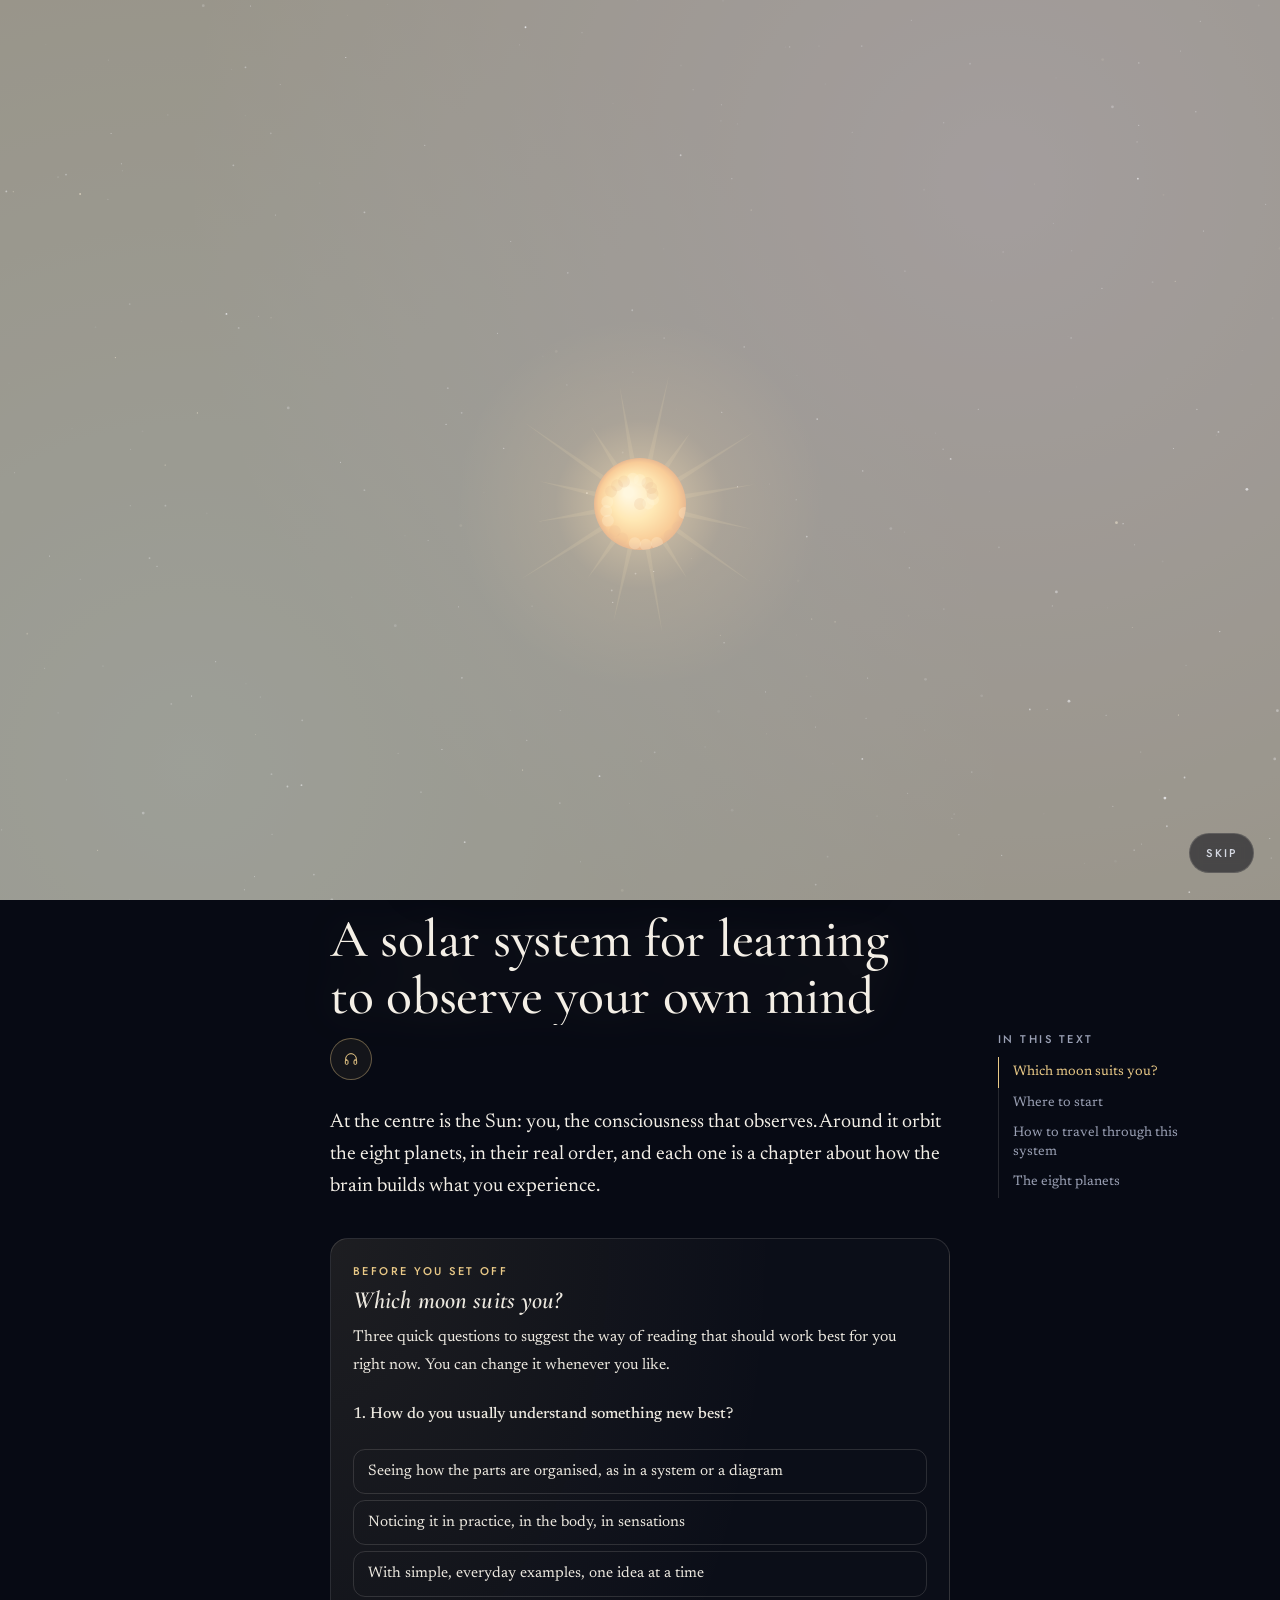
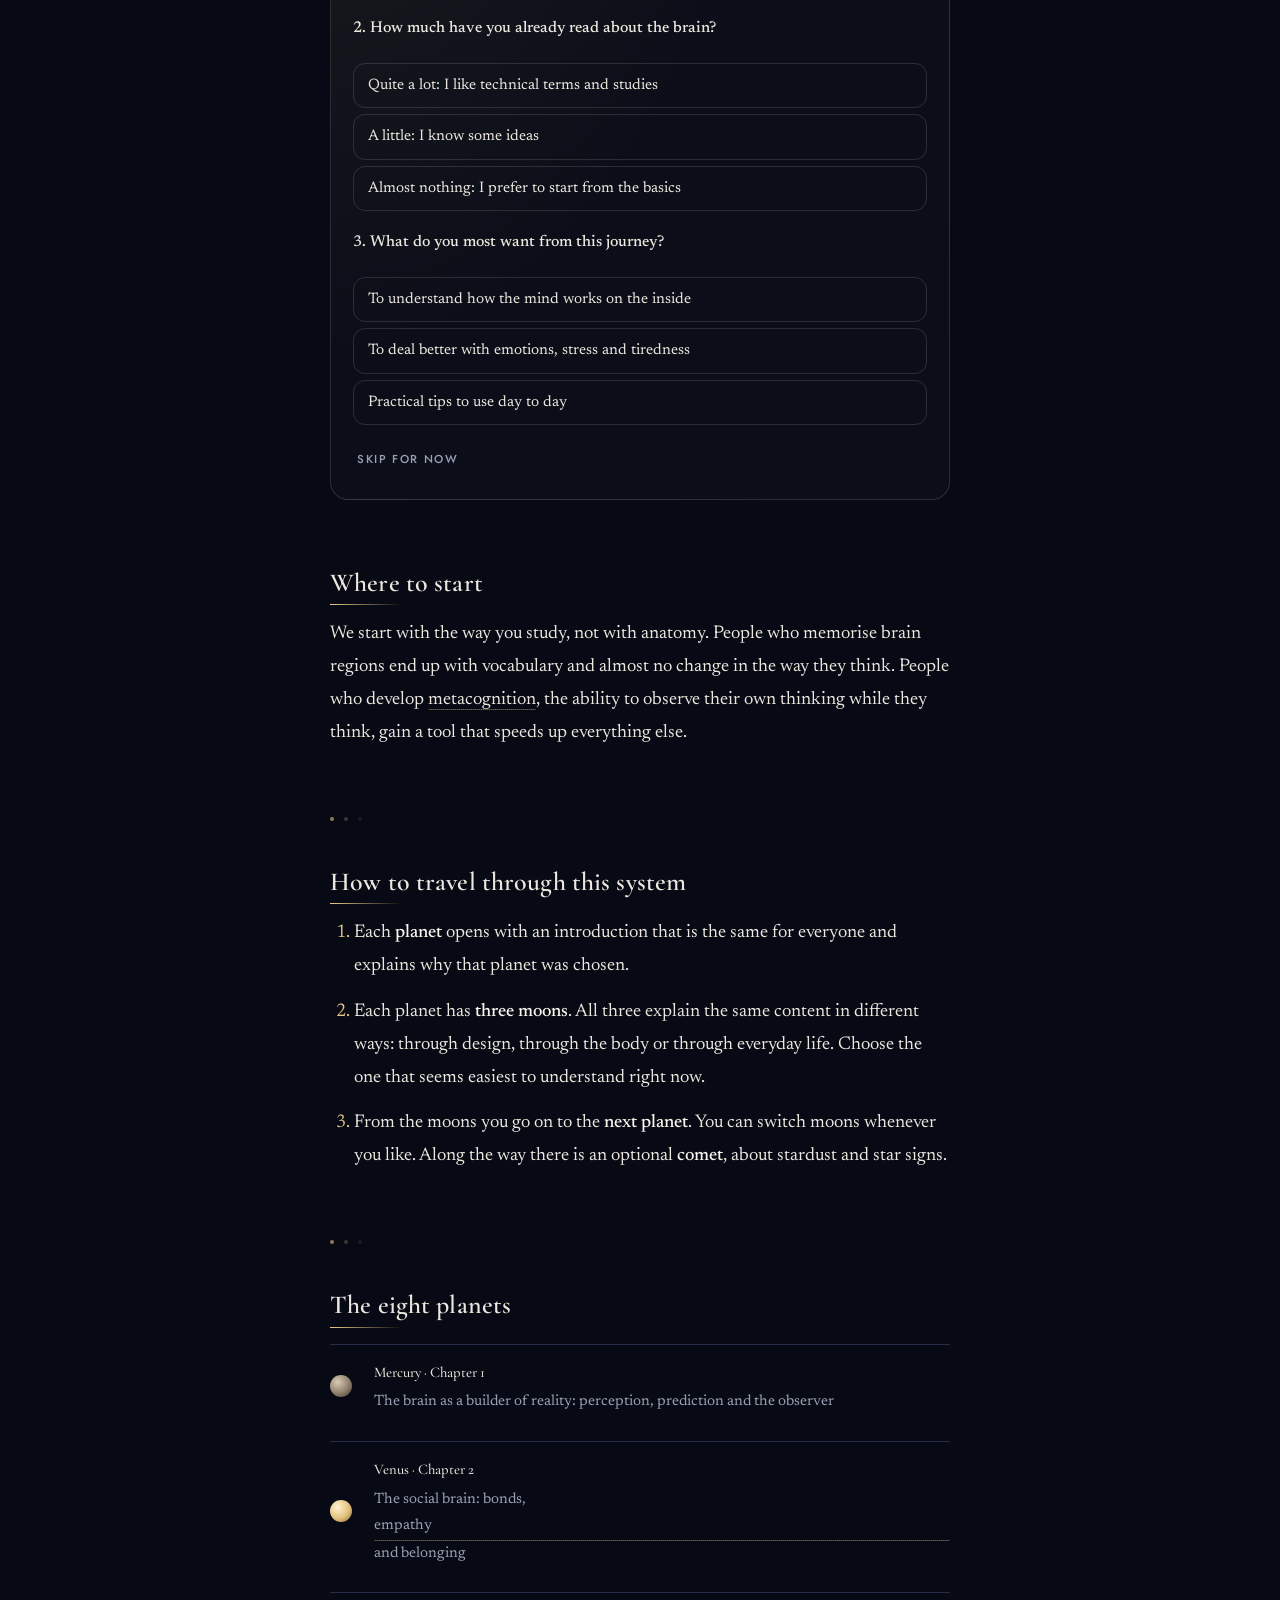
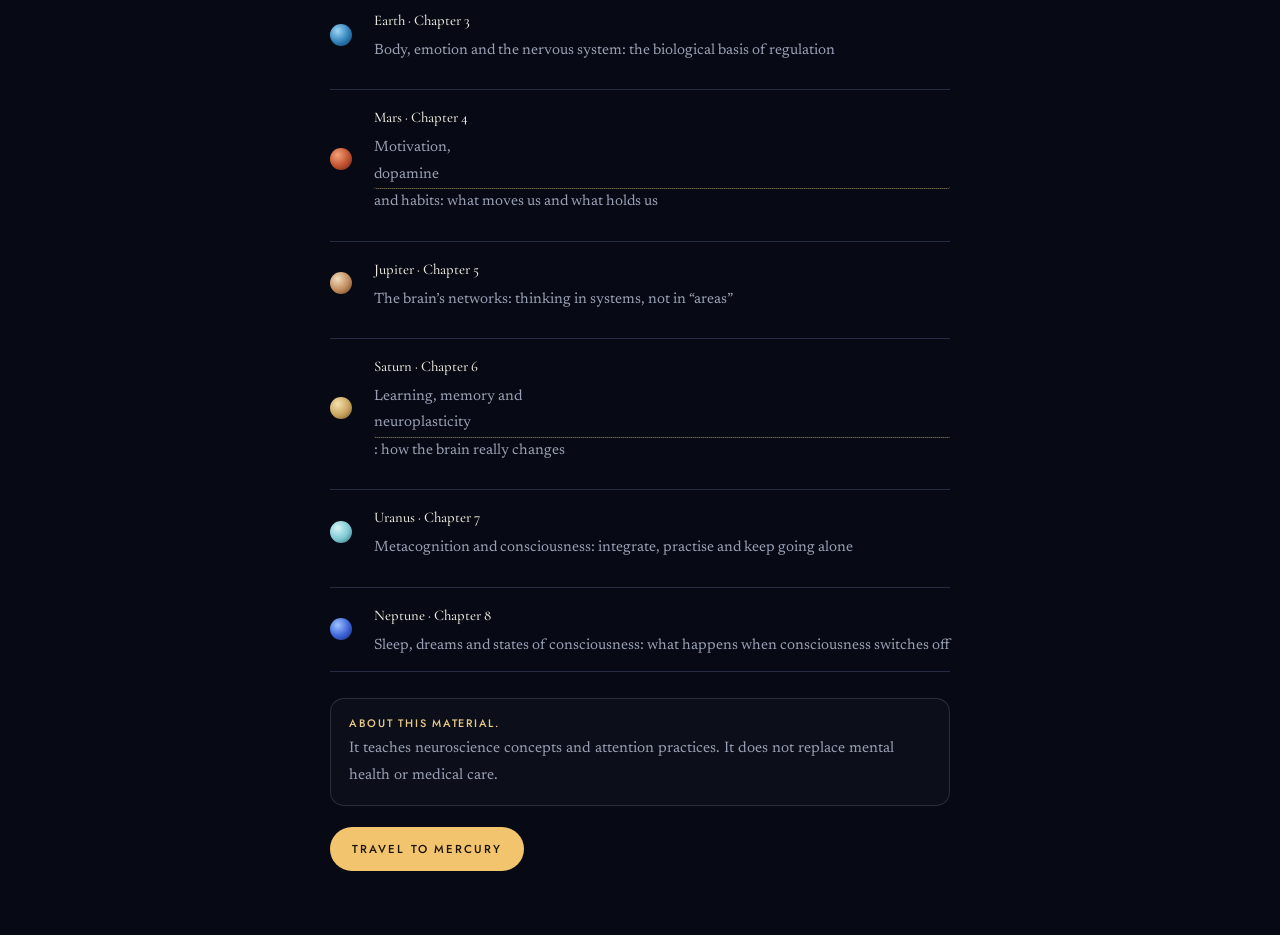
==== commit 5ef98f74: "E-book: introduções mais curtas (abertura 15s → 7s, chegada a cada planeta 11s → 4s) Co-Authored-By:" ====
--- a/sistema-da-consciencia/index.html
+++ b/sistema-da-consciencia/index.html
@@ -2938,7 +2938,7 @@
   var CPL=CFL.map(function(f,i){var o={n:i+1,name:CH[i].planet,theme:CH[i].title};for(var k in f)o[k]=f[k];return o});
   var CMO={design:{name:_(20,'Lua do Design'),c:'#A9B1FF',bg:'#11152F'},body:{name:_(23,'Lua do Corpo'),c:'#F0A56B',bg:'#26150B'},simple:{name:_(26,'Lua do Dia a Dia'),c:'#7FD8A8',bg:'#0C241A'}};
   var cineEl=document.getElementById('cine'),cineSkip=cineEl.querySelector('.cine-skip'),cineOn=false,cineStarted=false,cineNoBadge=false;
-  var CE=makeCine({host:cineEl,canvas:cineEl.querySelector('canvas'),overlay:cineEl.querySelector('.cine-ov'),skip:cineSkip,moons:CMO,timeScale:.6});
+  var CE=makeCine({host:cineEl,canvas:cineEl.querySelector('canvas'),overlay:cineEl.querySelector('.cine-ov'),skip:cineSkip,moons:CMO,timeScale:1.1});
   cineSkip.addEventListener('click',function(){CE.skip()});
   /*i18n-off*/
   if(/[?&]diag\b/.test(location.search)){(function(){var d=document.createElement('pre');d.style.cssText='position:fixed;left:8px;right:8px;bottom:8px;z-index:99;margin:0;padding:8px 10px;font:11px/1.4 ui-monospace,monospace;color:#cfe;background:rgba(0,0,0,.75);border-radius:8px;white-space:pre-wrap;pointer-events:none';document.body.appendChild(d);
@@ -2966,12 +2966,12 @@
   function cineMark(k){var cs=lsGet('sc-cine',{})||{};cs[k]=Date.now();lsSet('sc-cine',cs)}
   function runCine(pl){
     if(!pl)return false;var still=RM||calm;
-    if(pl.k==='abertura'){cine('abertura',{planets:CPL},{ts:.85,act:function(){cineMark('open');cineHide()}});return true}
+    if(pl.k==='abertura'){cine('abertura',{planets:CPL},{ts:1.9,act:function(){cineMark('open');cineHide()}});return true}
     if(pl.k==='final'){cineMark('fin');cine('final',{planets:CPL,sub:_(826,'24 luas, 8 fases e uma constelação feita por você.')});return true}
     if(still)return false;
     if(pl.k==='lua'){cine('lua',{planet:CPL[pl.n-1],moon:pl.moon});return true}
     var badge=(!cineNoBadge&&pl.pn&&pl.pn===pl.n-1&&anyMoon(pl.pn))?_(4,'Fase ')+CROM[pl.pn]+_(827,' <b>concluída</b>'):'';cineNoBadge=false;
-    cine('fase',{from:pl.pn?CPL[pl.pn-1]:null,to:CPL[pl.n-1],badge:badge},{ts:pl.first?undefined:1,startAt:pl.first?0:2.9,
+    cine('fase',{from:pl.pn?CPL[pl.pn-1]:null,to:CPL[pl.n-1],badge:badge},{ts:1.6,startAt:pl.first?0:2.9,
       then:pl.moon?function(){cine('lua',{planet:CPL[pl.n-1],moon:pl.moon})}:null});
     return true;
   }
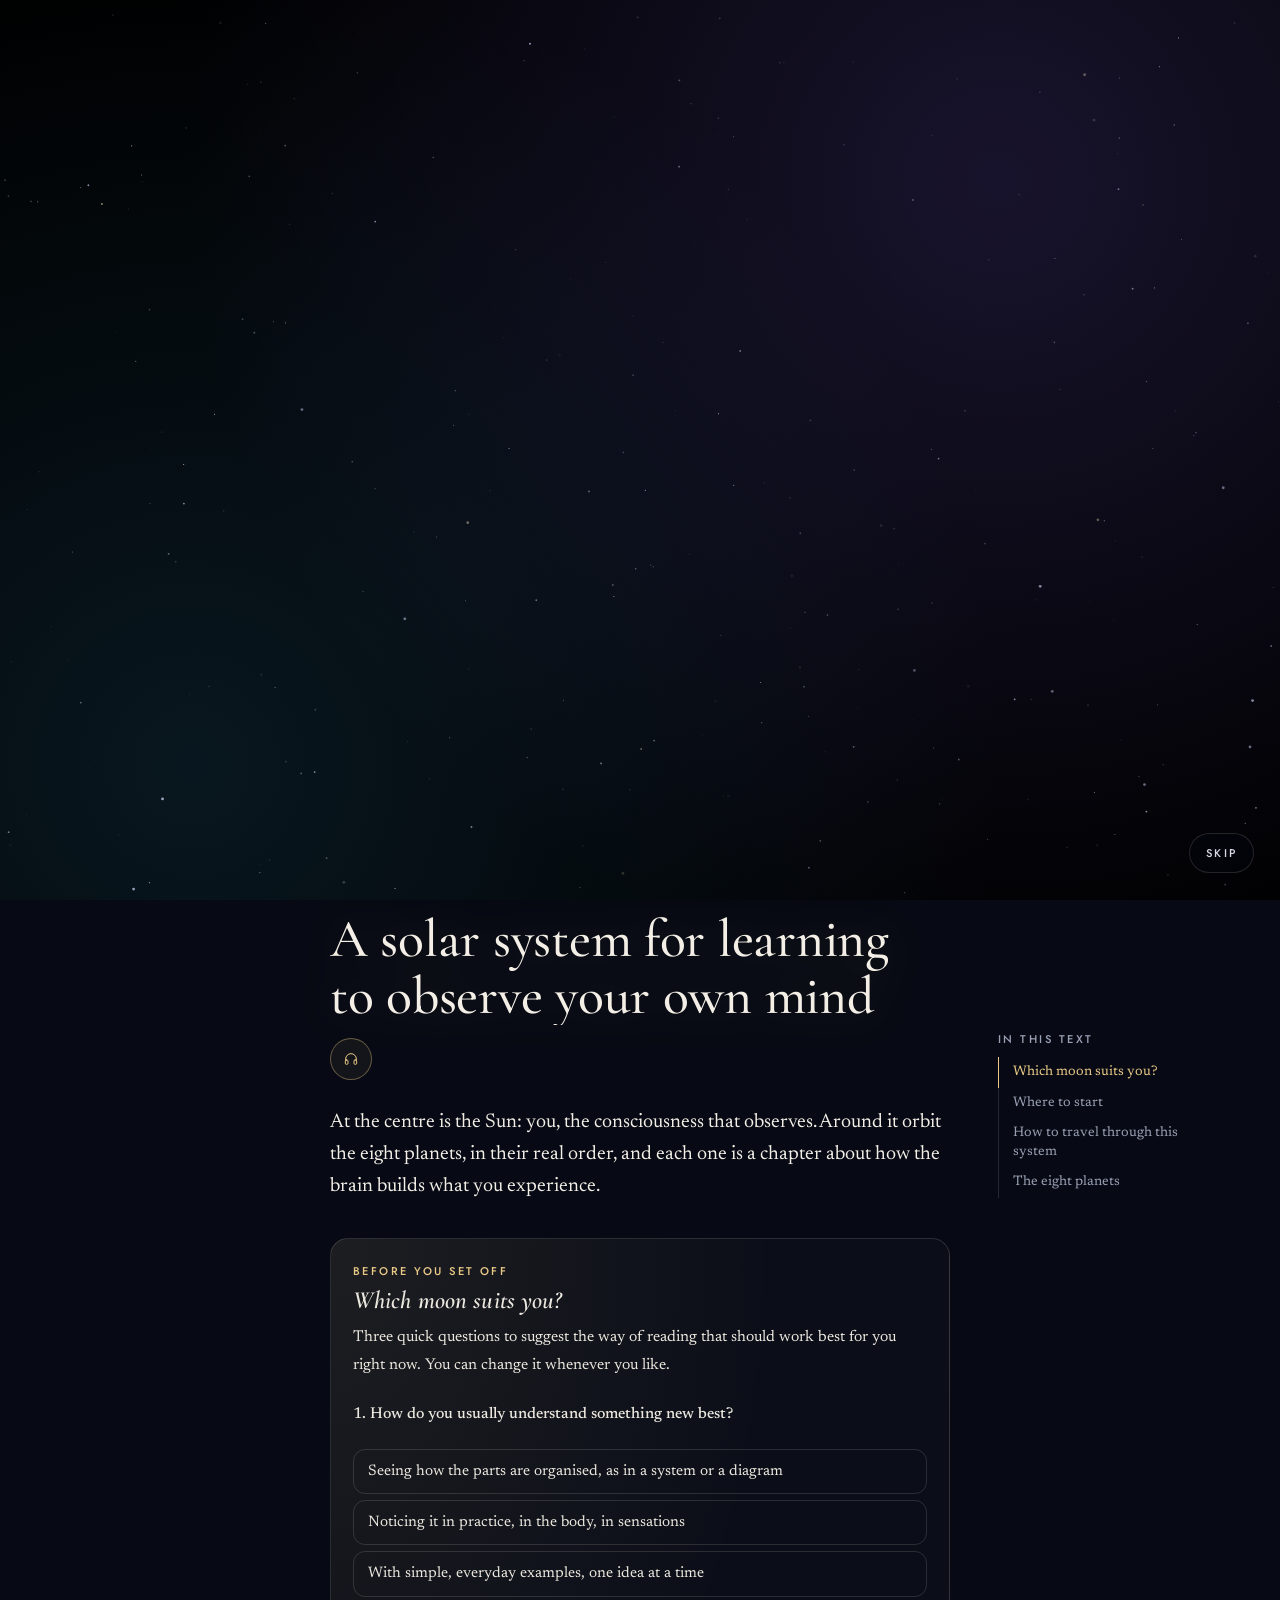
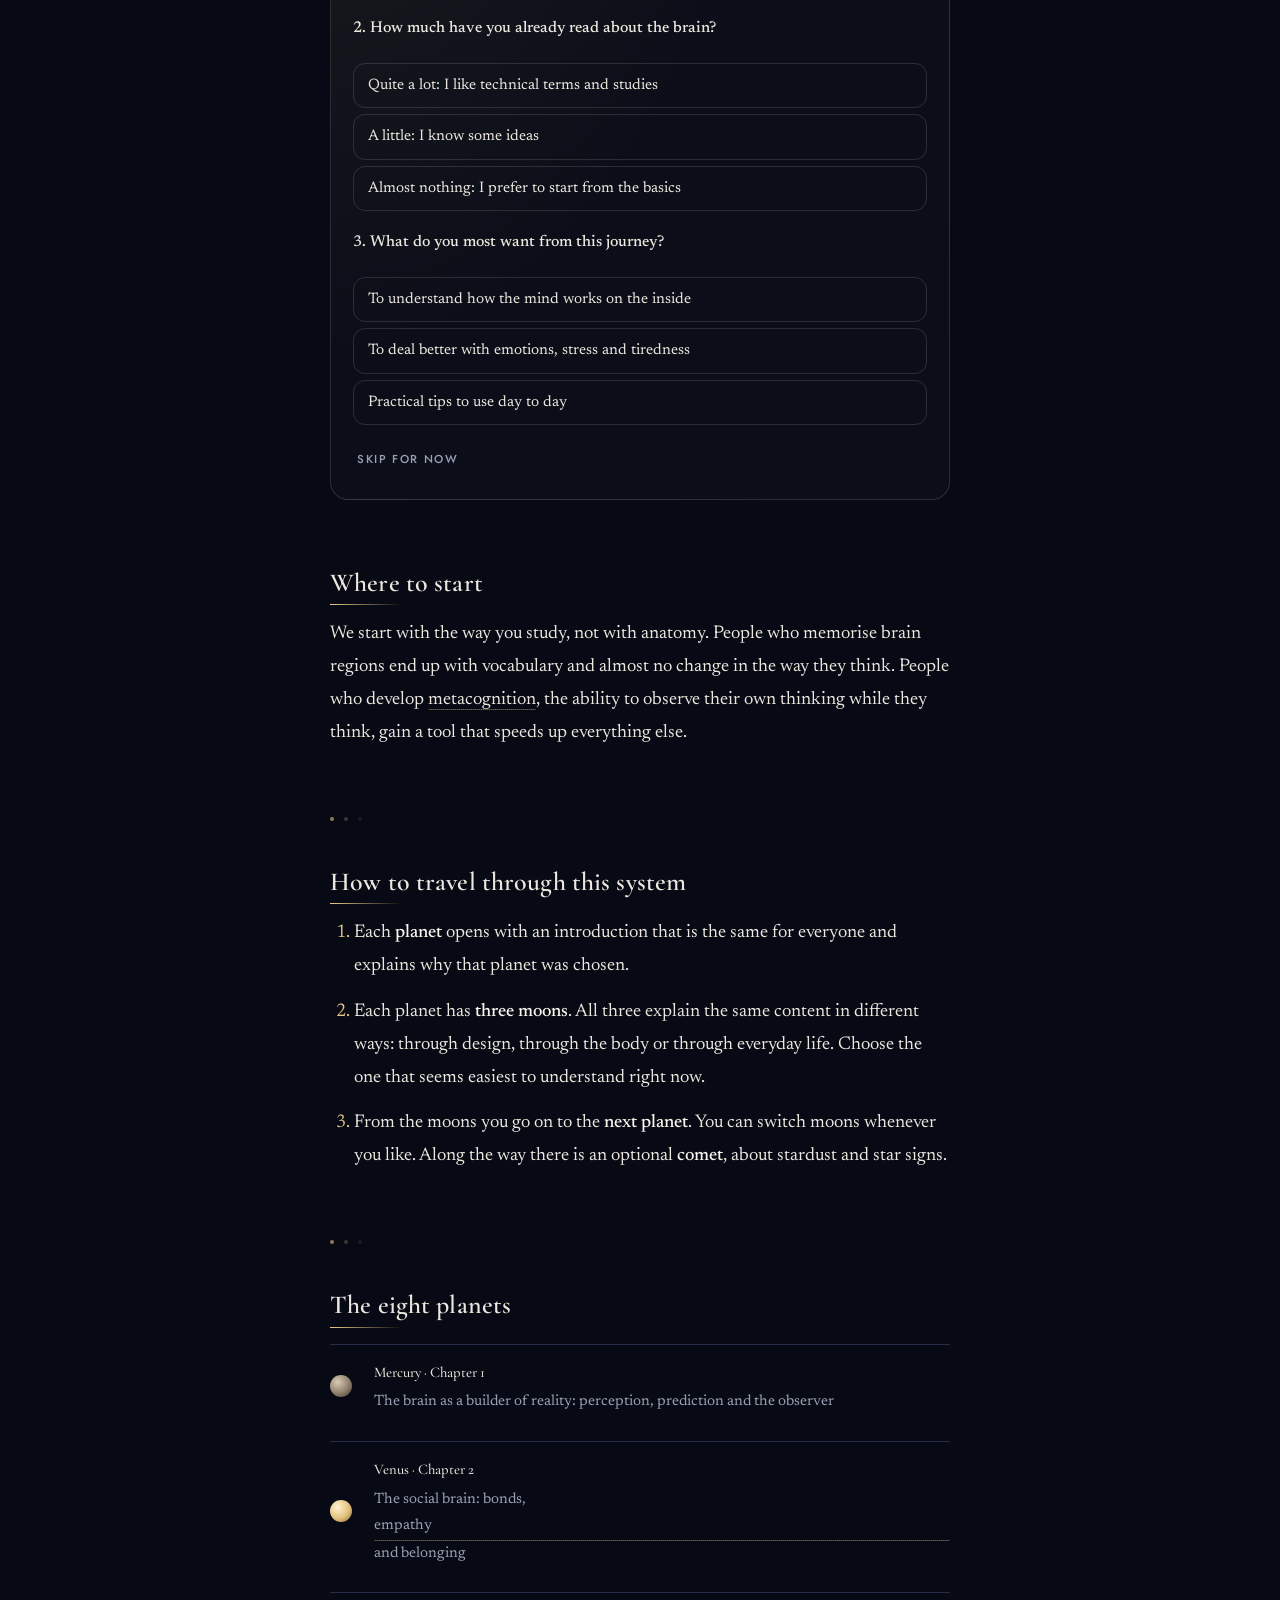
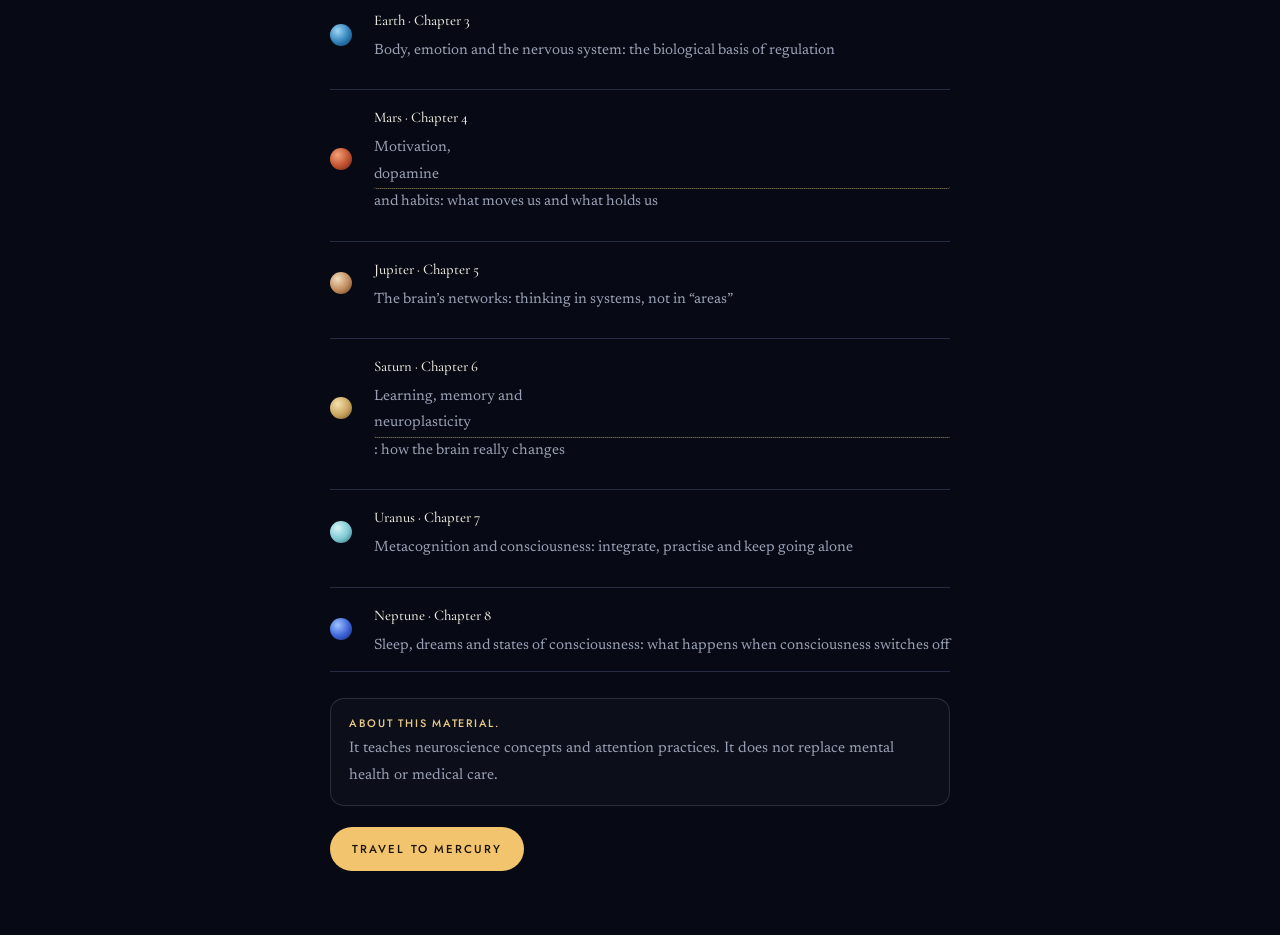
==== commit 6345d8ef: "E-book: na animação da lua, o título fica por baixo do centro, onde o olho já está, e fica mais temp" ====
--- a/sistema-da-consciencia/index.html
+++ b/sistema-da-consciencia/index.html
@@ -914,8 +914,8 @@
       if(t>=3.1&&t<3.45){ctx.fillStyle='rgba(255,250,240,'+(.55*(1-seg(t,3.1,3.45)))+')';ctx.fillRect(0,0,W,H)}
       if(t>5.6){ctx.fillStyle='rgba(5,7,15,'+(.85*seg(t,5.8,6.4))+')';ctx.fillRect(0,0,W,H)}
     }};
-  SC.lua={dur:2.8,
-    events:[[1.3,function(p){var M=MOONS[p.moon];card('center',p.planet.name,M.name,'',0);var tt=ov.querySelector('.ttl');if(tt)tt.style.color=M.c}],[2,function(){ov.classList.add('out')}]],
+  SC.lua={dur:3.6,
+    events:[[1.25,function(p){var M=MOONS[p.moon];card('below',p.planet.name,M.name,'',0);ov.style.paddingTop=Math.round(H/2+S*.2)+'px';var tt=ov.querySelector('.ttl');if(tt)tt.style.color=M.c}],[2.9,function(){ov.classList.add('out')}]],
     draw:function(t,dt,p){
       var P=p.planet,M=MOONS[p.moon],keys=['design','body','simple'],k=keys.indexOf(p.moon);
       ctx.fillStyle='#000';ctx.fillRect(0,0,W,H);nebula(.6);bgStars(1,t);
@@ -927,13 +927,13 @@
       if(t>=1.15){ctx.fillStyle=hexA(M.bg,seg(t,1.15,1.45));ctx.fillRect(0,0,W,H);var pm=seg(t,1.3,2.2);
         if(p.moon==='design'){ctx.strokeStyle=hexA(M.c,.45);ctx.lineWidth=1;var n=12;
           for(i=0;i<=n;i++){var pr=seg(pm,i*.03,.45+i*.03),x=W*i/n,y=H*i/n;ctx.beginPath();ctx.moveTo(x,0);ctx.lineTo(x,H*pr);ctx.stroke();ctx.beginPath();ctx.moveTo(0,y);ctx.lineTo(W*pr,y);ctx.stroke()}
-          ctx.strokeStyle=hexA(M.c,.9);ctx.lineWidth=1.5;var b=seg(pm,.35,.9);ctx.strokeRect(W*.2,H*.22,W*.6*b,H*.12);ctx.strokeRect(W*.2,H*.4,W*.28*b,H*.34);ctx.strokeRect(W*.52,H*.4,W*.28*b,H*.34)}
+          ctx.strokeStyle=hexA(M.c,.9);ctx.lineWidth=1.5;var b=seg(pm,.35,.9);ctx.strokeRect(W*.3,H*.26,W*.4*b,H*.08);ctx.strokeRect(W*.3,H*.36,W*.19*b,H*.13);ctx.strokeRect(W*.51,H*.36,W*.19*b,H*.13)}
         else if(p.moon==='body'){for(i=0;i<3;i++){var q=seg(t,1.3+i*.25,2.3+i*.25),rr2=q*Math.hypot(W,H)*.6;ctx.strokeStyle=hexA(M.c,.7*(1-q));ctx.lineWidth=2+3*(1-q);ctx.beginPath();ctx.arc(cx,cy,rr2,0,TAU);ctx.stroke()}
           ball(cx,cy,S*.03*(1+.25*Math.max(0,Math.sin(t*8))),M.c,1)}
         else{var hg=lerp(0,H*.9,eo(pm)),g2=ctx.createLinearGradient(0,H,0,H-hg);g2.addColorStop(0,hexA('#F6D68E',.55));g2.addColorStop(.4,hexA(M.c,.35));g2.addColorStop(1,hexA(M.c,0));
-          ctx.fillStyle=g2;ctx.fillRect(0,H-hg,W,hg);var sR=S*.12,sy=lerp(H+sR,H*.74,eo(pm)),g3=ctx.createRadialGradient(cx,sy,0,cx,sy,sR*2.5);
+          ctx.fillStyle=g2;ctx.fillRect(0,H-hg,W,hg);var sR=S*.12,sy=lerp(H+sR,cy,eo(pm)),g3=ctx.createRadialGradient(cx,sy,0,cx,sy,sR*2.5);
           g3.addColorStop(0,'rgba(255,232,170,.95)');g3.addColorStop(.35,'rgba(255,214,140,.5)');g3.addColorStop(1,'rgba(255,214,140,0)');ctx.fillStyle=g3;ctx.beginPath();ctx.arc(cx,sy,sR*2.5,0,TAU);ctx.fill()}}
-      if(t>=2.05){ctx.fillStyle='rgba(5,7,15,'+seg(t,2.05,2.7)+')';ctx.fillRect(0,0,W,H)}
+      if(t>=2.95){ctx.fillStyle='rgba(5,7,15,'+seg(t,2.95,3.5)+')';ctx.fillRect(0,0,W,H)}
     }};
   var CON=[[.05,.62],[.16,.35],[.28,.55],[.38,.22],[.5,.42],[.6,.15],[.7,.35],[.82,.2],[.92,.45],[.85,.7],[.7,.62],[.58,.8],[.45,.66],[.33,.85],[.2,.78],[.1,.9],[.25,.12],[.42,.05],[.65,.55],[.78,.88],[.95,.85],[.52,.95],[.15,.15],[.97,.1]];
   SC.concluida={dur:3.6,
@@ -2969,10 +2969,10 @@
     if(pl.k==='abertura'){cine('abertura',{planets:CPL},{ts:1.9,act:function(){cineMark('open');cineHide()}});return true}
     if(pl.k==='final'){cineMark('fin');cine('final',{planets:CPL,sub:_(826,'24 luas, 8 fases e uma constelação feita por você.')});return true}
     if(still)return false;
-    if(pl.k==='lua'){cine('lua',{planet:CPL[pl.n-1],moon:pl.moon});return true}
+    if(pl.k==='lua'){cine('lua',{planet:CPL[pl.n-1],moon:pl.moon},{ts:1});return true}
     var badge=(!cineNoBadge&&pl.pn&&pl.pn===pl.n-1&&anyMoon(pl.pn))?_(4,'Fase ')+CROM[pl.pn]+_(827,' <b>concluída</b>'):'';cineNoBadge=false;
     cine('fase',{from:pl.pn?CPL[pl.pn-1]:null,to:CPL[pl.n-1],badge:badge},{ts:1.6,startAt:pl.first?0:2.9,
-      then:pl.moon?function(){cine('lua',{planet:CPL[pl.n-1],moon:pl.moon})}:null});
+      then:pl.moon?function(){cine('lua',{planet:CPL[pl.n-1],moon:pl.moon},{ts:1})}:null});
     return true;
   }
   function cineRecall(id,val){
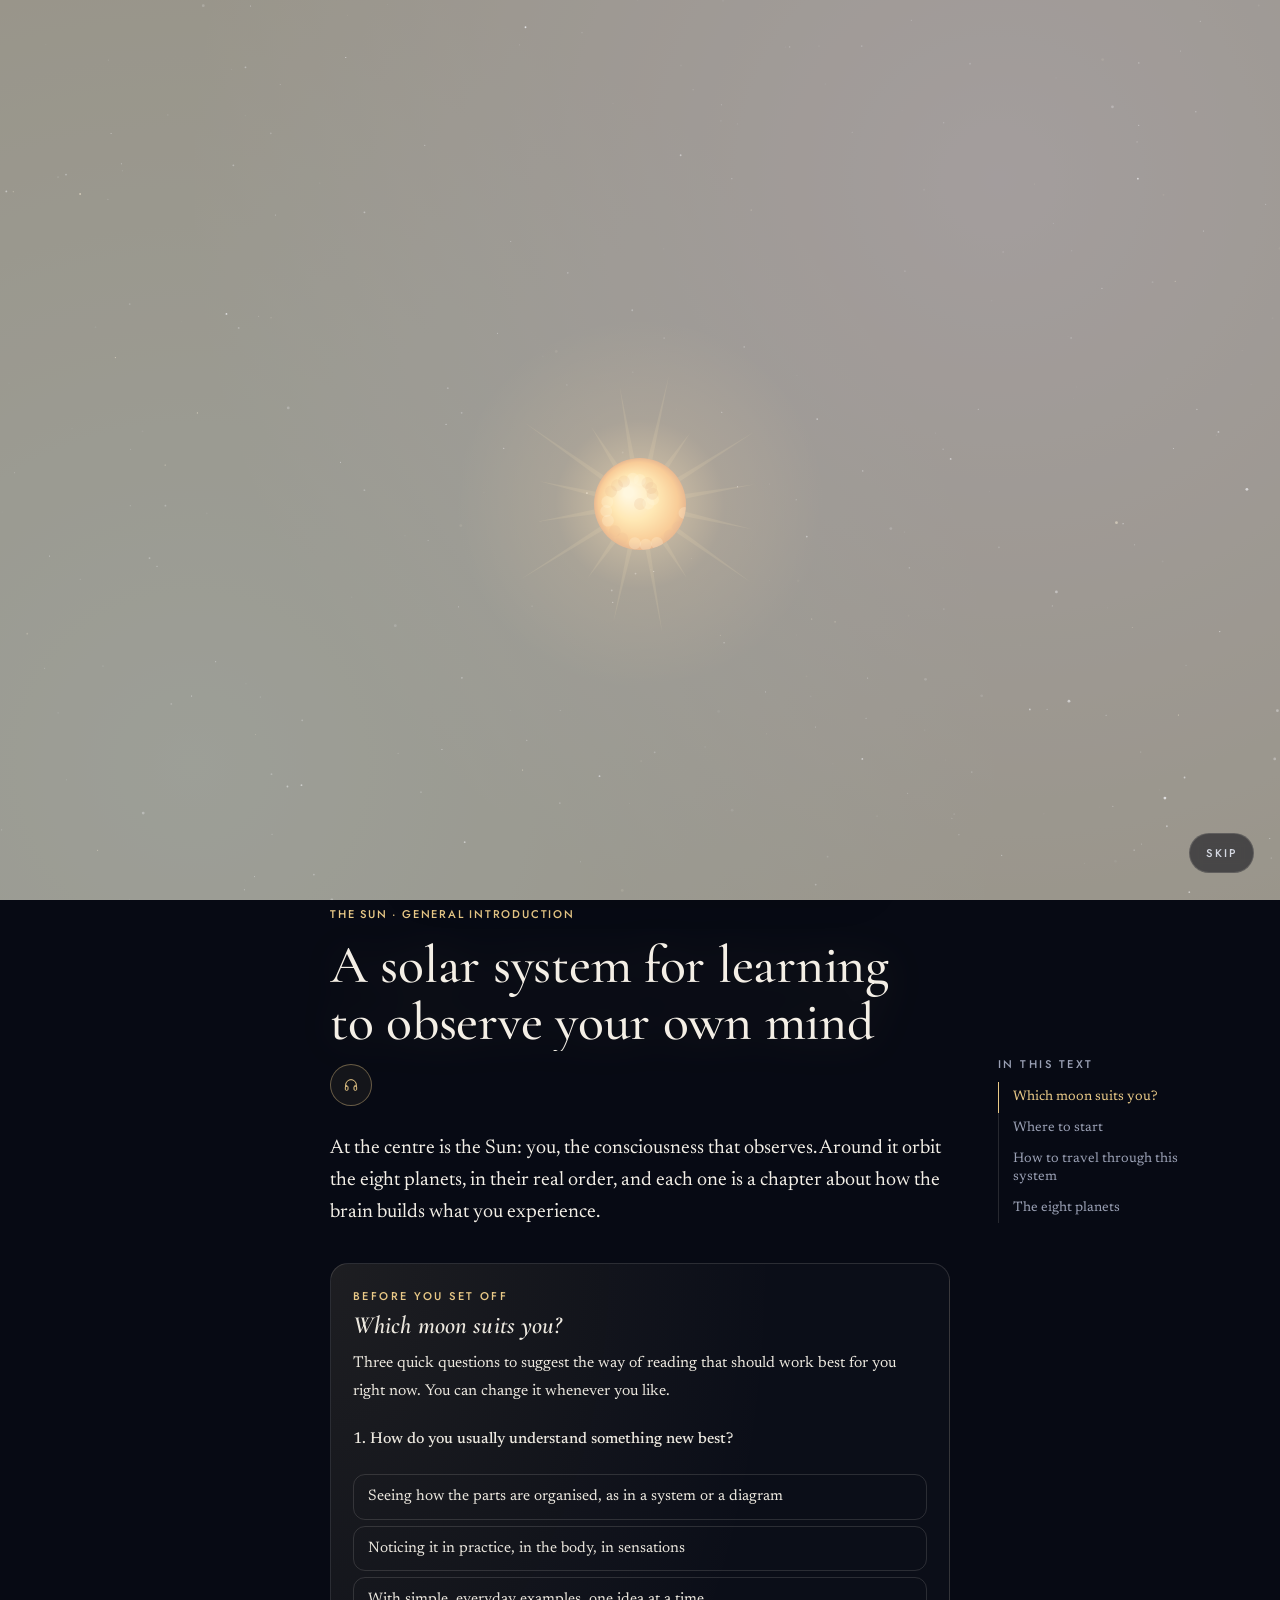
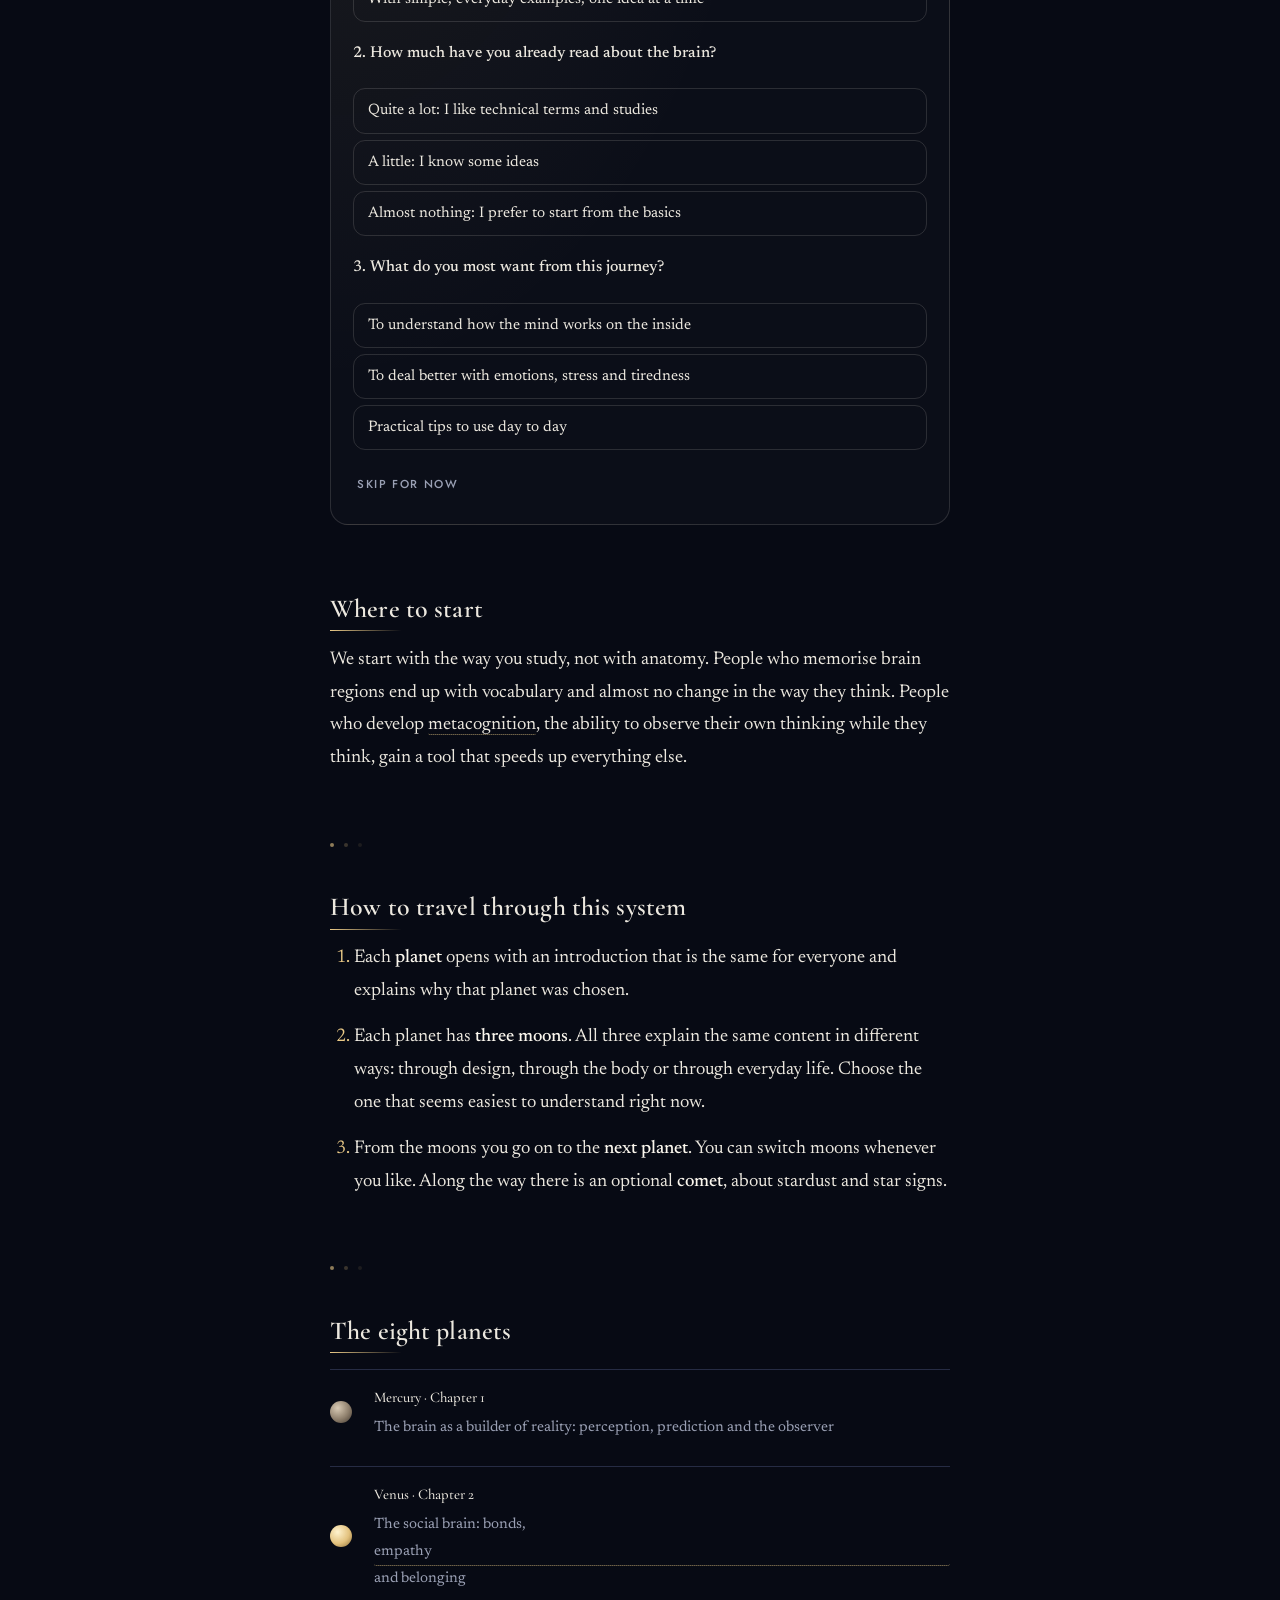
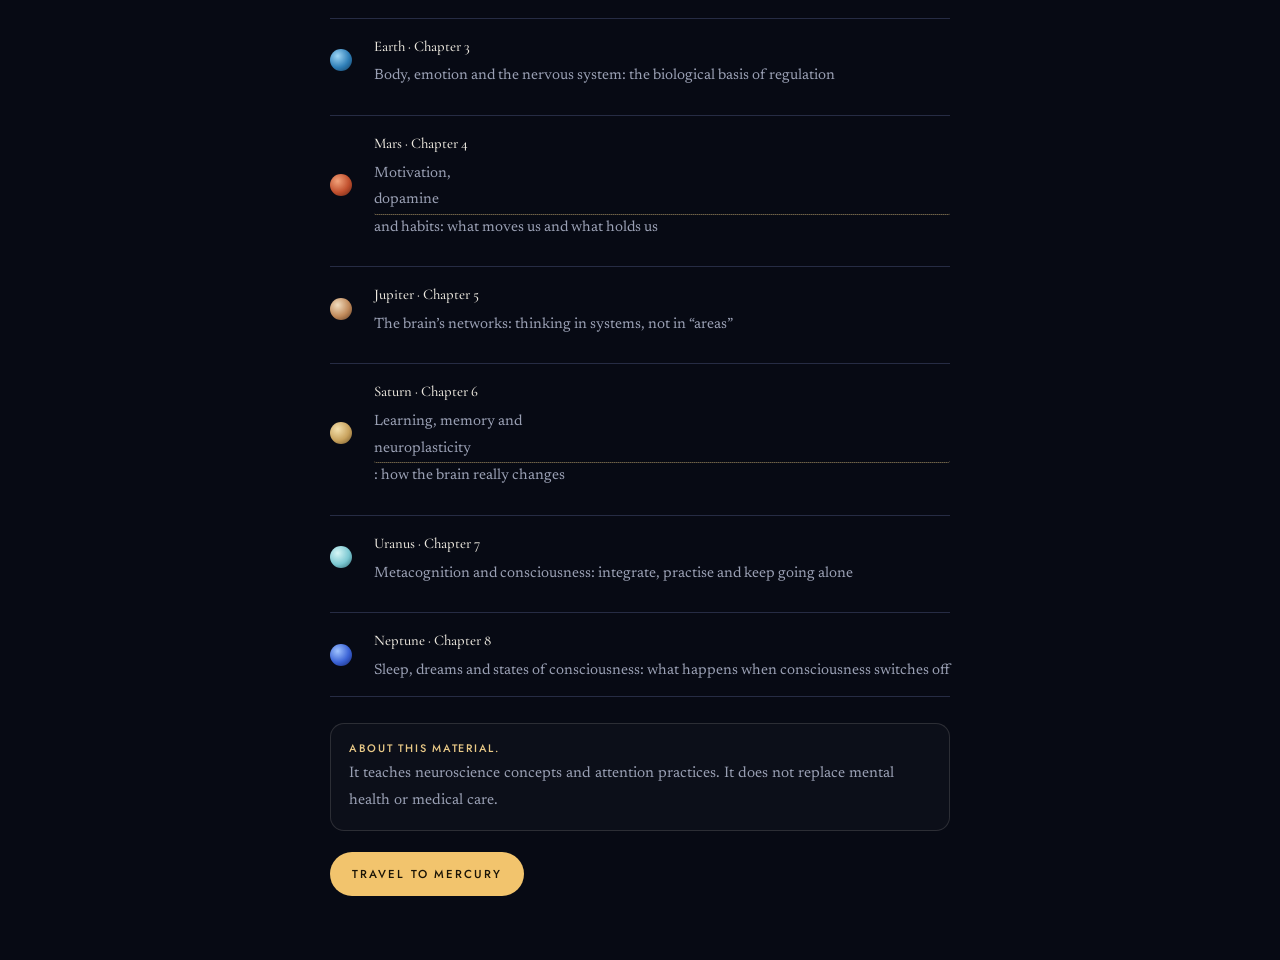
==== commit d1969e6b: "E-book: planetas com imagens reais e zoom com detalhe; tela cheia só com o sistema solar (horizontal" ====
--- a/sistema-da-consciencia/index.html
+++ b/sistema-da-consciencia/index.html
@@ -333,6 +333,17 @@
 /* leitura: dentro de um capítulo, só o texto; o mapa volta pelo botão "Voltar ao mapa" */
 html[data-ler="on"] .mapwrap,html[data-ler="on"] .timeline,html[data-ler="on"] .legend,html[data-ler="on"] .hint,html[data-ler="on"] #stars,html[data-ler="on"] .nebula{display:none}
 html[data-ler="on"] main{margin-top:18px}
+/* tela cheia do sistema solar */
+html.imerso,html.imerso body{overflow:hidden}
+html.imerso .mapwrap{display:block!important;position:fixed;inset:0;z-index:300;margin:0;background:#03050C}
+html.imerso .map{position:absolute;inset:0;border:0!important;border-radius:0!important;overflow:hidden;background:radial-gradient(ellipse 45% 60% at 50% 50%,rgba(242,196,109,.07),transparent 65%),#03050C!important}
+html.imerso .map svg{width:100%;height:100%;min-width:0}
+html.imerso .zoom{display:flex!important;left:calc(12px + env(safe-area-inset-left,0px));bottom:calc(12px + env(safe-area-inset-bottom,0px))}
+html.imerso .zoom .zl{display:inline}
+html.imerso-rot .mapwrap{inset:auto;top:0;left:0;width:100vh;width:100dvh;height:100vw;transform-origin:0 0;transform:translateX(100vw) rotate(90deg)}
+#system.deep .moonN,#system.deep .plabel,#system.deep .halo,#system.deep #Lship{opacity:0!important;pointer-events:none}
+html.imerso .planet.locked .body{filter:none!important}
+html.imerso .planet.locked .moonN{opacity:.5!important}
 /* planeta bloqueado: vê-se o planeta e o título, o texto fica fechado */
 .lk-wrap{position:relative;margin:0 0 1.6rem}
 .lk-blur{filter:blur(6px);opacity:.45;user-select:none;pointer-events:none;max-height:15em;overflow:hidden;-webkit-mask:linear-gradient(#000 40%,transparent);mask:linear-gradient(#000 40%,transparent)}
@@ -458,6 +469,9 @@
 .tts-start.ic-pill{--icw:42px;margin:-10px 0 26px}
 .hero-pl{float:right;width:168px;height:168px;margin:-14px -18px 6px 16px;shape-outside:circle(42%)}
 .hero-pl svg{width:100%;height:100%;display:block;overflow:visible}
+.pl-real{display:block;width:100%;height:100%;object-fit:contain;filter:drop-shadow(0 0 22px rgba(255,255,255,.14))}
+.pl-real.pl-ring{width:150%;max-width:none;margin-left:-25%}
+#system.deep .dust{opacity:0!important}
 @media (max-width:600px){.hero-pl{width:108px;height:108px;margin:-8px -10px 8px 10px}}
 .hero-sph{float:right;width:132px;height:132px;margin:4px 0 20px 28px;border-radius:50%;background:var(--g);position:relative;overflow:hidden;box-shadow:0 0 70px -10px var(--glow,rgba(255,255,255,.35)),inset -22px -26px 44px rgba(0,0,0,.55),inset 10px 10px 30px rgba(255,255,255,.12)}
 .hero-sph i{position:absolute;inset:0;border-radius:50%;background:repeating-linear-gradient(172deg,transparent 0 9px,rgba(255,255,255,.07) 9px 12px,transparent 12px 21px);background-size:220% 100%;mix-blend-mode:soft-light}
@@ -626,6 +640,7 @@
       <li><i style="background:#F7E2A8"></i>Cometa: poeira de estrelas</li>
     </ul>
     <p class="hint">Toque ou clique num planeta para a nave viajar até a introdução dele. As luas mostram o que você já leu, e os planetas apagados se abrem conforme você avança. Use + e − para aproximar; com zoom, arraste para explorar.</p>
+    <p class="hint">Imagens dos planetas: Solar System Scope (CC BY 4.0), feitas a partir de dados da NASA.</p>
   </nav>
   <main id="view" tabindex="-1"></main>
 </div>
@@ -1741,6 +1756,8 @@
   CH.forEach(function(c,i){c.o=ORB[i]});
   var seed=11;function rnd(){seed=(seed*16807)%2147483647;return seed/2147483647}
   function f(n){return n.toFixed(1)}
+  function f3(n){return n.toFixed(3)}
+  var SLUG=['mercurio','venus','terra','marte','jupiter','saturno','urano','netuno'];
   var svgEl=document.getElementById('system'),mapBox=document.querySelector('.map'),whereEl=document.getElementById('where');
 
   /* superfícies desenhadas para raio 10 e escaladas para cada planeta */
@@ -1784,7 +1801,7 @@
   for(i=0;i<46;i++){var ga=rnd()*TAU,gr=Math.sqrt(rnd())*40;gran+='<circle cx="'+f(gr*Math.cos(ga))+'" cy="'+f(gr*Math.sin(ga))+'" r="'+f(1.6+rnd()*3.6)+'" fill="'+(rnd()>.5?'rgba(255,245,210,.32)':'rgba(205,95,20,.28)')+'"/>'}
   s+='<g class="planet sun" data-id="intro" transform="translate('+SUN.x+' '+SUN.y+') scale(.75)">'+
     '<circle id="corona" class="hglow" r="125" fill="url(#gCorona)"/><g id="rays" class="hglow">'+rays+'</g>'+
-    _(615,'<a href="#intro" aria-label="O Sol: introdução geral"><title>O Sol · introdução</title><g class="sun-core"><circle r="40" fill="url(#gSun)"/><g clip-path="url(#cSun)"><g id="gran">')+gran+'</g></g><circle r="40" fill="url(#gLimb)"/></g></a>'+
+    _(615,'<a href="#intro" aria-label="O Sol: introdução geral"><title>O Sol · introdução</title><g class="sun-core"><circle r="40" fill="url(#gSun)"/><g clip-path="url(#cSun)"><g id="gran">')+'<image id="sunImg" href="planetas/sol-128.webp" x="-40" y="-40" width="80" height="80" preserveAspectRatio="none"/></g></g><circle r="40" fill="url(#gLimb)"/></g></a>'+
     '</g>';
   s+='<g id="Lfront"></g>';
   /* cometa e além */
@@ -1827,7 +1844,7 @@
     var cl=c.pk==='Terra'?'<g class="cloud">'+clouds(r)+'<g transform="translate('+(-2*r)+' 0)">'+clouds(r)+'</g></g>':'';
     var h='<g class="pos"><circle class="hglow" r="'+(r*3.2)+'" fill="url(#h'+n+')"/>'+
       '<a href="#c'+n+'" aria-label="'+c.planet+_(618,': Capítulo ')+n+', '+c.title+'"><title>'+c.planet+_(619,' · Capítulo ')+n+'</title><circle class="hit" r="'+(r+14)+'"/><circle class="halo" r="'+(r+7)+'"/>'+
-      '<g class="body">'+ringB+'<circle r="'+r+'" fill="url(#g'+n+')"/><g clip-path="url(#cp'+n+')"><g class="surf">'+feat+'</g>'+cl+'</g>'+dup+'<g class="shade"><circle r="'+r+'" fill="url(#gShade)"/></g>'+ringF+'</g></a>';
+      '<g class="body"><g class="surf"></g>'+(c.ring?'<image class="pimg" href="planetas/saturno-128.webp" x="'+f3(-r*2.3906)+'" y="'+f3(-r*1.1094)+'" width="'+f3(r*4.7812)+'" height="'+f3(r*2.2188)+'" transform="rotate(-14)" preserveAspectRatio="none"/>':'<image class="pimg" href="planetas/'+SLUG[n-1]+'-128.webp" x="'+(-r)+'" y="'+(-r)+'" width="'+(2*r)+'" height="'+(2*r)+'" preserveAspectRatio="none"/>')+'<g class="shade"><circle r="'+r+'" fill="url(#gShade)"/></g></g></a>';
     PATHS.forEach(function(pt){
       var id='c'+n+'-'+pt.k,lab=c.planet+', '+pt.name+(c.ready?'':_(620,' (em breve)'));
       h+='<g class="moonN'+(c.ready?'':' off')+'" data-id="'+id+'" style="--mc:var('+pt.c+')">'+
@@ -1835,7 +1852,7 @@
     });
     h+='</g>';
     g.innerHTML=h;Lback.appendChild(g);
-    return {g:g,pos:g.querySelector('.pos'),surf:g.querySelector('.surf'),cloud:g.querySelector('.cloud'),shade:g.querySelector('.shade'),hg:g.querySelector('.hglow'),
+    return {g:g,pos:g.querySelector('.pos'),surf:g.querySelector('.surf'),cloud:g.querySelector('.cloud'),shade:g.querySelector('.shade'),img:g.querySelector('.pimg'),lv:0,slug:SLUG[n-1],lvs:c.ring?[128,512,1280]:[128,512,2048],hg:g.querySelector('.hglow'),
       rd:[].slice.call(g.querySelectorAll('.rd')),moons:[].slice.call(g.querySelectorAll('.moonN')).map(function(m){return {g:m,lx:0,ly:0}}),front:false,x:0,y:0,s:1,r:r,c:c};
   });
   /* ---------- rótulos sem sobreposição ---------- */
@@ -1852,7 +1869,23 @@
 
   /* ---------- câmera (zoom) ---------- */
   var cam={x:500,y:210,z:1,tz:1,follow:true,px:500,py:210};
-  var ZL=[1,1.6,2.5,4],ZMAX=5;
+  var ZL=[1,1.6,2.5,4,7,12,20,32,48],ZMAX=48;
+  /* geometria do ecrã: funciona com o mapa em faixas (tela cheia) e rodado 90° no telemóvel */
+  function rotd(){return document.documentElement.classList.contains('imerso-rot')}
+  function geo(){var r=svgEl.getBoundingClientRect(),ro=rotd(),LW=ro?r.height:r.width,LH=ro?r.width:r.height;return {r:r,ro:ro,LW:LW||1,LH:LH||1}}
+  function pxU(G,z){return Math.min(G.LW/(1000/z),G.LH/(420/z))}
+  function loc(G,cx,cy){return G.ro?{x:cy-G.r.top,y:G.r.right-cx}:{x:cx-G.r.left,y:cy-G.r.top}}
+  /* nível de detalhe: quanto mais perto, maior a imagem real carregada */
+  var SUNL={lv:0,lvs:[128,512,2048],slug:'sol',r:30,s:1,x:500,y:210},lodN=0,lodS=1;
+  function lodUp(o,img,lv){o.lv=lv;var u='planetas/'+o.slug+'-'+o.lvs[lv]+'.webp',im=new Image();im.onload=function(){if(o.lv===lv)img.setAttribute('href',u)};im.src=u}
+  function lod(){
+    if(lodN++%12===0){var G=geo();lodS=pxU(G,cam.z)*Math.min(2,window.devicePixelRatio||1)}
+    var hw=500/cam.z,hh=210/cam.z;
+    function one(o,img){if(!img||o.lv>=2)return;if(Math.abs(o.x-cam.x)>hw*1.6+o.r*3||Math.abs(o.y-cam.y)>hh*2.2+o.r*3)return;
+      var px=2*o.r*o.s*lodS,want=px>560?2:px>140?1:0;if(want>o.lv)lodUp(o,img,want)}
+    P.forEach(function(p){one(p,p.img)});one(SUNL,SUNL.img||(SUNL.img=document.getElementById('sunImg')));
+  }
+  function nearBody(x,y,lim){var b=null,bd=lim;P.forEach(function(p){var d=Math.hypot(p.x-x,p.y-y)-p.r;if(d<bd){bd=d;b=p}});return b}
   function camBox(){var hw=500/cam.z,hh=210/cam.z;return {x0:cam.x-hw,y0:cam.y-hh,w:2*hw,h:2*hh}}
   function applyCam(dt){
     var k=RM?1:Math.min(1,dt*4);
@@ -1860,14 +1893,19 @@
     var tx=500,ty=210;
     if(cam.tz>1.01){
       if(cam.follow){var c=ship.mode==='fly'?{x:ship.x,y:ship.y}:center(ship.target);tx=c.x;ty=c.y}
-      else{tx=cam.px;ty=cam.py}
-    }
-    cam.x+=(tx-cam.x)*k;cam.y+=(ty-cam.y)*k;
+      else{
+        if(cam.tz<3)cam.lock=null;
+        else if(!cam.lock&&!cam.free)cam.lock=nearBody(cam.px,cam.py,140/cam.tz);
+        if(cam.lock){cam.px=cam.lock.x;cam.py=cam.lock.y;var zm=(cam.lock.c&&cam.lock.c.ring?150:290)/(cam.lock.r*cam.lock.s);if(cam.tz>zm){cam.tz=zm;syncZoomUI()}}
+        tx=cam.px;ty=cam.py}
+    }else cam.lock=null;
+    var kk=cam.lock?Math.min(1,k*3):k;cam.x+=(tx-cam.x)*kk;cam.y+=(ty-cam.y)*kk;
     var hw=500/cam.z,hh=210/cam.z;
     cam.x=Math.min(1000-hw,Math.max(hw,cam.x));cam.y=Math.min(420-hh,Math.max(hh,cam.y));
-    svgEl.setAttribute('viewBox',f(cam.x-hw)+' '+f(cam.y-hh)+' '+f(2*hw)+' '+f(2*hh));
-    svgEl.classList.toggle('grab',cam.tz>1.01);
-    svgEl.style.touchAction=(cam.tz>1.01||document.documentElement.classList.contains('compact'))?'none':'pan-y';
+    svgEl.setAttribute('viewBox',f3(cam.x-hw)+' '+f3(cam.y-hh)+' '+f3(2*hw)+' '+f3(2*hh));
+    lod();
+    svgEl.classList.toggle('grab',cam.tz>1.01);svgEl.classList.toggle('deep',cam.z>5);
+    svgEl.style.touchAction=(cam.tz>1.01||document.documentElement.classList.contains('compact')||document.documentElement.classList.contains('imerso'))?'none':'pan-y';
   }
   function boxHit(a,b){return a.x0<b.x1&&a.x1>b.x0&&a.y0<b.y1&&a.y1>b.y0}
   function layoutLabels(){
@@ -1935,13 +1973,13 @@
   svgEl.addEventListener('pointerleave',function(){hovering=false;hoverId=null});
 
   function sim(){
-    granEl.setAttribute('transform','rotate('+f(ST*6)+')');
+    granEl.setAttribute('transform','rotate('+f3(ST*.6)+')');
     raysEl.setAttribute('transform','rotate('+f(-ST*3)+')');
     corona.setAttribute('transform','scale('+(1+.05*Math.sin(ST*.7)).toFixed(3)+')');
     P.forEach(function(p,i){
       var o=p.c.o,a=o.a0-ST*TAU/o.P,x=SUN.x+o.rx*Math.cos(a),y=SUN.y+o.rx*RY*Math.sin(a),sc=.86+.14*Math.sin(a);
       p.x=x;p.y=y;p.s=sc;
-      p.pos.setAttribute('transform','translate('+f(x)+' '+f(y)+') scale('+sc.toFixed(3)+')');
+      p.pos.setAttribute('transform','translate('+f3(x)+' '+f3(y)+') scale('+sc.toFixed(3)+')');
       var front=Math.sin(a)>=0;if(front!==p.front){(front?Lfront:Lback).appendChild(p.g);p.front=front}
       var off=((ST*o.spin)%(2*p.r)+2*p.r)%(2*p.r);
       p.surf.setAttribute('transform',p.c.pk==='Urano'?'translate(0 '+f(off)+')':'translate('+f(off)+' 0)');
@@ -2094,28 +2132,60 @@
   var zIn=document.getElementById('zIn'),zOut=document.getElementById('zOut'),zAll=document.getElementById('zAll'),zFollow=document.getElementById('zFollow');
   function refresh(){if(RM){sim();applyCam(1);layoutLabels();drawShip()}}
   function syncZoomUI(){
-    zOut.disabled=cam.tz<=1.01;zAll.disabled=cam.tz<=1.01;zIn.disabled=cam.tz>=ZL[ZL.length-1]-.01;
+    zOut.disabled=cam.tz<=1.01;zAll.disabled=false;zIn.disabled=cam.tz>=ZL[ZL.length-1]-.01;
     zFollow.setAttribute('aria-pressed',cam.follow?'true':'false');
   }
   function setZoom(z){cam.tz=Math.max(1,Math.min(ZMAX,z));if(cam.tz<=1.01)cam.follow=true;syncZoomUI();refresh()}
-  zIn.addEventListener('click',function(){var n=ZL.filter(function(z){return z>cam.tz+.01})[0];setZoom(n||ZL[ZL.length-1])});
+  zIn.addEventListener('click',function(){cam.free=false;var n=ZL.filter(function(z){return z>cam.tz+.01})[0];setZoom(n||ZL[ZL.length-1])});
   zOut.addEventListener('click',function(){var n=ZL.filter(function(z){return z<cam.tz-.01}).pop();setZoom(n||1)});
-  zAll.addEventListener('click',function(){document.documentElement.classList.remove('compact');setZoom(1);if(window.__syncMapAll)__syncMapAll()});
+  /* tela cheia: só o sistema solar; no telemóvel fica na horizontal */
+  var IM_T={pt:['Tela cheia','Sair da tela cheia'],en:['Full screen','Exit full screen'],es:['Pantalla completa','Salir de pantalla completa'],it:['Schermo intero','Esci da schermo intero']}[window.SC_LANG||'pt']||['Tela cheia','Sair da tela cheia'];
+  var HT=document.documentElement,imSaved=null,imFS=false;
+  function imLabel(){var on=HT.classList.contains('imerso'),t=IM_T[on?1:0],sp=zAll.querySelector('.zl');if(sp)sp.textContent=t;zAll.setAttribute('aria-label',t);zAll.title=t;zAll.setAttribute('aria-pressed',on?'true':'false')}
+  function imRot(){HT.classList.toggle('imerso-rot',HT.classList.contains('imerso')&&!imFS.locked&&matchMedia('(pointer:coarse)').matches&&innerHeight>innerWidth);refresh()}
+  function imerso(on){
+    if(on===HT.classList.contains('imerso'))return;
+    if(on){
+      imSaved={compact:HT.classList.contains('compact'),tz:cam.tz,follow:cam.follow};imFS={on:false,locked:false};
+      HT.classList.remove('compact');HT.classList.add('imerso');cam.lock=null;cam.free=false;setZoom(1);
+      var rq=HT.requestFullscreen||HT.webkitRequestFullscreen,pr=null;
+      try{if(rq)pr=rq.call(HT)}catch(e){}
+      if(pr&&pr.then)pr.then(function(){imFS.on=true;
+        try{var lk=screen.orientation&&screen.orientation.lock&&screen.orientation.lock('landscape');if(lk&&lk.then)lk.then(function(){imFS.locked=true;setTimeout(function(){if(imFS&&innerHeight>innerWidth)imFS.locked=false;imRot()},700)},imRot);else imRot()}catch(e){imRot()}
+      },imRot);else imRot();
+    }else{
+      HT.classList.remove('imerso','imerso-rot');
+      try{if(screen.orientation&&screen.orientation.unlock)screen.orientation.unlock()}catch(e){}
+      try{if(document.fullscreenElement||document.webkitFullscreenElement)(document.exitFullscreen||document.webkitExitFullscreen).call(document)}catch(e){}
+      cam.lock=null;if(imSaved){if(imSaved.compact)HT.classList.add('compact');cam.follow=imSaved.follow;setZoom(imSaved.tz)}imSaved=null;imFS=false;
+    }
+    imLabel();if(window.__syncMapAll)__syncMapAll();refresh();
+  }
+  zAll.addEventListener('click',function(){imerso(!HT.classList.contains('imerso'))});
+  function fsChange(){if(HT.classList.contains('imerso')&&imFS&&imFS.on&&!(document.fullscreenElement||document.webkitFullscreenElement))imerso(false)}
+  document.addEventListener('fullscreenchange',fsChange);document.addEventListener('webkitfullscreenchange',fsChange);
+  document.addEventListener('keydown',function(e){if(e.key==='Escape'&&HT.classList.contains('imerso'))imerso(false)});
+  addEventListener('resize',function(){if(HT.classList.contains('imerso'))imRot()});
+  addEventListener('hashchange',function(){imerso(false)});
+  imLabel();
   zFollow.addEventListener('click',function(){
     cam.follow=!cam.follow;
     if(cam.follow&&cam.tz<=1.01)cam.tz=ZL[1];
     if(!cam.follow){cam.px=cam.x;cam.py=cam.y}
     syncZoomUI();refresh();
   });
-  function toWorld(cx,cy){var B=camBox(),r=svgEl.getBoundingClientRect();return {x:B.x0+(cx-r.left)/r.width*B.w,y:B.y0+(cy-r.top)/r.height*B.h}}
+  function toWorld(cx,cy){var G=geo(),l=loc(G,cx,cy),u=pxU(G,cam.z);return {x:cam.x+(l.x-G.LW/2)/u,y:cam.y+(l.y-G.LH/2)/u}}
   svgEl.addEventListener('wheel',function(e){
-    if(!e.ctrlKey)return;e.preventDefault();
-    setZoom(cam.tz*Math.exp(-e.deltaY*.01));
+    var im=document.documentElement.classList.contains('imerso');
+    if(!e.ctrlKey&&!im)return;e.preventDefault();
+    var w=toWorld(e.clientX,e.clientY),z=Math.max(1,Math.min(ZMAX,cam.tz*Math.exp(-e.deltaY*(e.ctrlKey?.01:.0022))));
+    if(z>cam.tz){cam.free=false;var G=geo(),l=loc(G,e.clientX,e.clientY),u=pxU(G,z);cam.follow=false;cam.lock=null;cam.px=w.x-(l.x-G.LW/2)/u;cam.py=w.y-(l.y-G.LH/2)/u}
+    setZoom(z);
   },{passive:false});
   svgEl.addEventListener('dblclick',function(e){
     if(e.target.closest('a'))return;
     var w=toWorld(e.clientX,e.clientY),n=ZL.filter(function(z){return z>cam.tz+.01})[0];
-    cam.follow=false;cam.px=w.x;cam.py=w.y;setZoom(n||ZL[ZL.length-1]);
+    cam.follow=false;cam.free=false;cam.lock=null;cam.px=w.x;cam.py=w.y;setZoom(n||ZL[ZL.length-1]);
   });
   var drag=null,dragMoved=false,touches={},pinch=null;
   function tlist(){return Object.keys(touches).map(function(k){return touches[k]})}
@@ -2127,13 +2197,13 @@
   svgEl.addEventListener('pointermove',function(e){
     if(!touches[e.pointerId])return;touches[e.pointerId]={x:e.clientX,y:e.clientY};
     if(!pinch)return;var a=tlist();if(a.length<2)return;e.preventDefault();
-    var r=svgEl.getBoundingClientRect(),mx=(a[0].x+a[1].x)/2,my=(a[0].y+a[1].y)/2,d=Math.hypot(a[0].x-a[1].x,a[0].y-a[1].y);
-    var z=Math.max(1,Math.min(ZMAX,pinch.z0*d/pinch.d0)),hw=500/z,hh=210/z,fx=(mx-r.left)/r.width,fy=(my-r.top)/r.height;
-    cam.z=cam.tz=z;cam.follow=false;cam.px=cam.x=pinch.w.x-fx*2*hw+hw;cam.py=cam.y=pinch.w.y-fy*2*hh+hh;
+    var mx=(a[0].x+a[1].x)/2,my=(a[0].y+a[1].y)/2,d=Math.hypot(a[0].x-a[1].x,a[0].y-a[1].y);
+    var z=Math.max(1,Math.min(ZMAX,pinch.z0*d/pinch.d0)),G=geo(),l=loc(G,mx,my),u=pxU(G,z);
+    cam.z=cam.tz=z;cam.follow=false;cam.lock=null;cam.free=true;cam.px=cam.x=pinch.w.x-(l.x-G.LW/2)/u;cam.py=cam.y=pinch.w.y-(l.y-G.LH/2)/u;
     sim();applyCam(0);layoutLabels();drawShip();syncZoomUI();
   },true);
   function touchEnd(e){if(!touches[e.pointerId])return;delete touches[e.pointerId];
-    if(pinch&&tlist().length<2){pinch=null;if(cam.tz<1.06)setZoom(1);else syncZoomUI()}}
+    if(pinch&&tlist().length<2){pinch=null;cam.free=false;if(cam.tz<1.06)setZoom(1);else syncZoomUI()}}
   svgEl.addEventListener('pointerup',touchEnd,true);svgEl.addEventListener('pointercancel',touchEnd,true);
   svgEl.addEventListener('pointerdown',function(e){
     if(pinch||cam.tz<=1.01||e.button>0)return;
@@ -2144,8 +2214,8 @@
     var dx=e.clientX-drag.x,dy=e.clientY-drag.y;
     if(!dragMoved&&Math.hypot(dx,dy)<5)return;
     if(!dragMoved){dragMoved=true;try{svgEl.setPointerCapture(drag.id)}catch(err){}svgEl.classList.add('grabbing')}
-    var B=camBox(),r=svgEl.getBoundingClientRect();
-    cam.follow=false;cam.px=drag.cx-dx/r.width*B.w;cam.py=drag.cy-dy/r.height*B.h;
+    var G=geo(),u=pxU(G,cam.z),lx=G.ro?dy:dx,ly=G.ro?-dx:dy;
+    cam.follow=false;cam.lock=null;cam.free=true;cam.px=drag.cx-lx/u;cam.py=drag.cy-ly/u;
     cam.x=cam.px;cam.y=cam.py;syncZoomUI();refresh();
   });
   function endDrag(){if(drag){drag=null;svgEl.classList.remove('grabbing')}}
@@ -2159,7 +2229,7 @@
     var h='<ol>';
     h+=_(633,'<li class="tl" data-id="intro"><a class="tl-link" href="#intro" aria-label="Sol: introdução"><i class="tl-dot" style="--g:radial-gradient(circle at 42% 40%,#FFF6D6,#FFC75E 55%,#E07B1F)"></i><span class="tl-num">início</span><span class="tl-name">Sol</span><span class="tl-topic">Introdução: como viajar</span></a></li>');
     CH.forEach(function(c){
-      h+='<li class="tl" data-id="c'+c.n+'"><a class="tl-link" href="#c'+c.n+'" aria-label="'+c.planet+_(634,', capítulo ')+c.n+': '+c.title+'"><i class="tl-dot" style="--g:radial-gradient(circle at 35% 32%,'+c.g[0]+','+c.g[1]+' 55%,'+c.g[2]+')"></i>'+
+      h+='<li class="tl" data-id="c'+c.n+'"><a class="tl-link" href="#c'+c.n+'" aria-label="'+c.planet+_(634,', capítulo ')+c.n+': '+c.title+'"><i class="tl-dot" style="--g:'+dotBg(c)+'"></i>'+
         '<span class="tl-num">'+R[c.n]+'</span><span class="tl-name">'+c.planet+'</span><span class="tl-topic">'+c.title+'</span><span class="tl-moons" aria-hidden="true">';
       PATHS.forEach(function(pt){h+='<i class="tl-moon" data-id="c'+c.n+'-'+pt.k+'" style="--mc:var('+pt.c+')"></i>'});
       if(c.n===1)h+='<i class="tl-comet" data-id="poeira">☄</i>';
@@ -2194,7 +2264,9 @@
   }
 
   /* ---------- páginas ---------- */
+  function dotBg(c){return c?'url(planetas/'+(c.ring?'saturno-dot':SLUG[c.n-1]+'-128')+'.webp) center/cover':'url(planetas/sol-128.webp) center/cover'}
   function planetSVG(c,uid){
+    return '<img class="pl-real'+(c.ring?' pl-ring':'')+'" src="planetas/'+SLUG[c.n-1]+'-512.webp" alt="" decoding="async">';
     var u=uid+c.n,R=c.ring?18:c.tilt?20:24,o='';
     function arc(rx,ry,rot,w,col,op,back){return '<path d="M'+(36-rx)+' 36 A'+rx+' '+ry+' 0 0 '+(back?1:0)+' '+(36+rx)+' 36" fill="none" stroke="'+col+'" stroke-width="'+w+'" stroke-opacity="'+op+'" stroke-linecap="round" transform="rotate('+rot+' 36 36)"/>'}
     function rings(back){var r='';
@@ -2586,7 +2658,7 @@
     var m=/^c(\d)(?:-(\w+))?$/.exec(id),g,name,sub,moons='';
     if(m){
       var c=CH[+m[1]-1];name=c.planet;
-      g='radial-gradient(circle at 35% 32%,'+c.g[0]+','+c.g[1]+' 55%,'+c.g[2]+')';
+      g=dotBg(c);
       sub=m[2]?PATHS.filter(function(p){return p.k===m[2]})[0].name:_(782,'Capítulo ')+c.n;
       PATHS.forEach(function(pt){moons+='<a class="d-moon'+(m[2]===pt.k?' on':'')+'" href="#c'+c.n+'-'+pt.k+'" style="--mc:var('+pt.c+')" aria-label="'+pt.name+'" title="'+pt.name+'"></a>'});
     }else if(id==='poeira'){name=_(783,'Cometa');sub=_(624,'poeira de estrelas');g='radial-gradient(circle,#FFF3CF,#E9C987 60%,#8a6a33)'}
@@ -2735,7 +2807,7 @@
       '<p class="lead">'+lockMsg(id)+'</p>'+
       _(814,'<p>A viagem segue uma ordem porque cada planeta usa ideias do anterior. Para revisar ou ensinar sem seguir a ordem, ative “Liberar todos” nas Preferências.</p><nav class="next"></nav></div>');
   }
-  function sphereG(c){return c?'radial-gradient(circle at 35% 32%,'+c.g[0]+','+c.g[1]+' 55%,'+c.g[2]+')':'radial-gradient(circle at 42% 40%,#FFF6D6,#FFC75E 55%,#E07B1F)'}
+  function sphereG(c){return dotBg(c)}
   var FIM_G='radial-gradient(circle at 40% 38%,#EAF2FF,#7FA6FF 60%,#14246B)';
   function nextCard(href,label,name,topic,g,locked,msg){var ring=/^#c6$/.test(href)||name===CH[5].planet;
     if(locked)return '<div class="nx-card is-locked"><i class="nx-sph'+(ring?' has-ring':'')+'" style="--g:'+g+'"></i><span class="nx-tx"><small>'+label+'</small><b>'+name+'</b><em>'+msg+'</em></span><span class="nx-lock">'+LOCKSVG+'</span></div>';
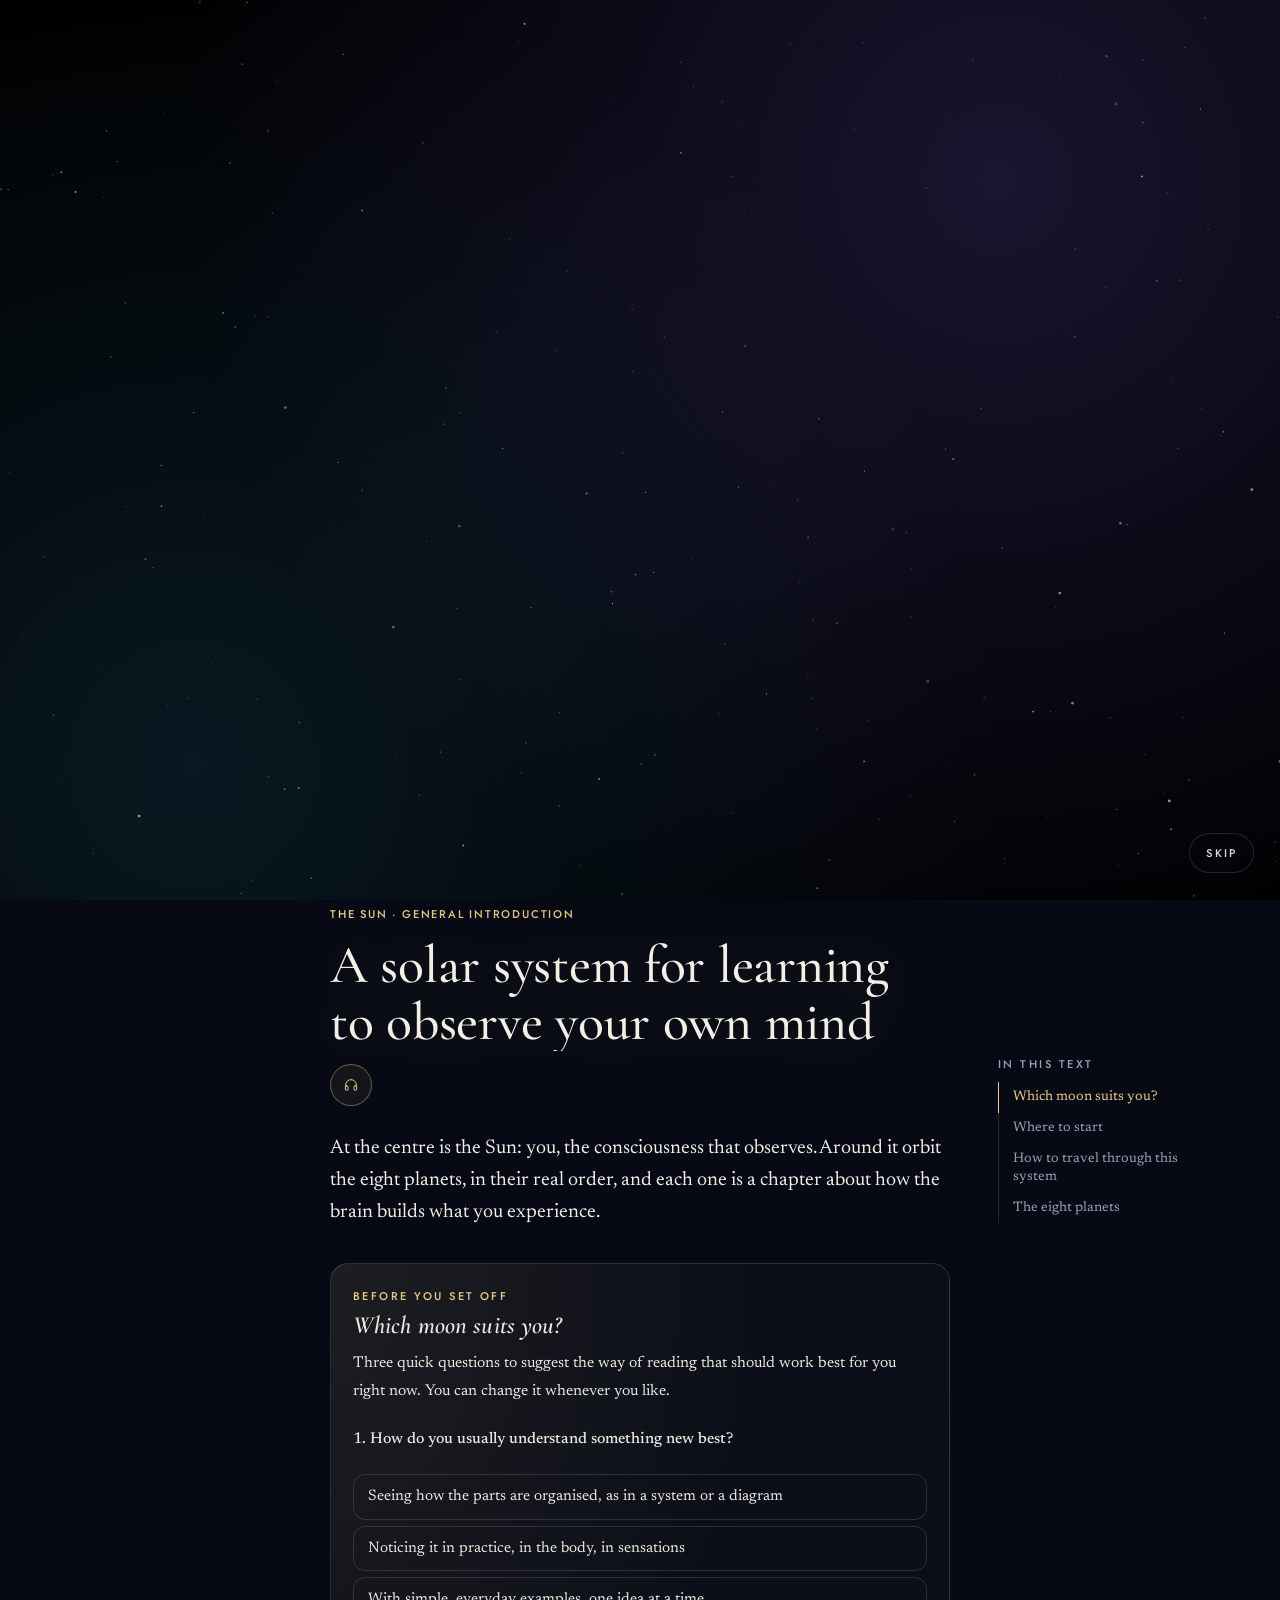
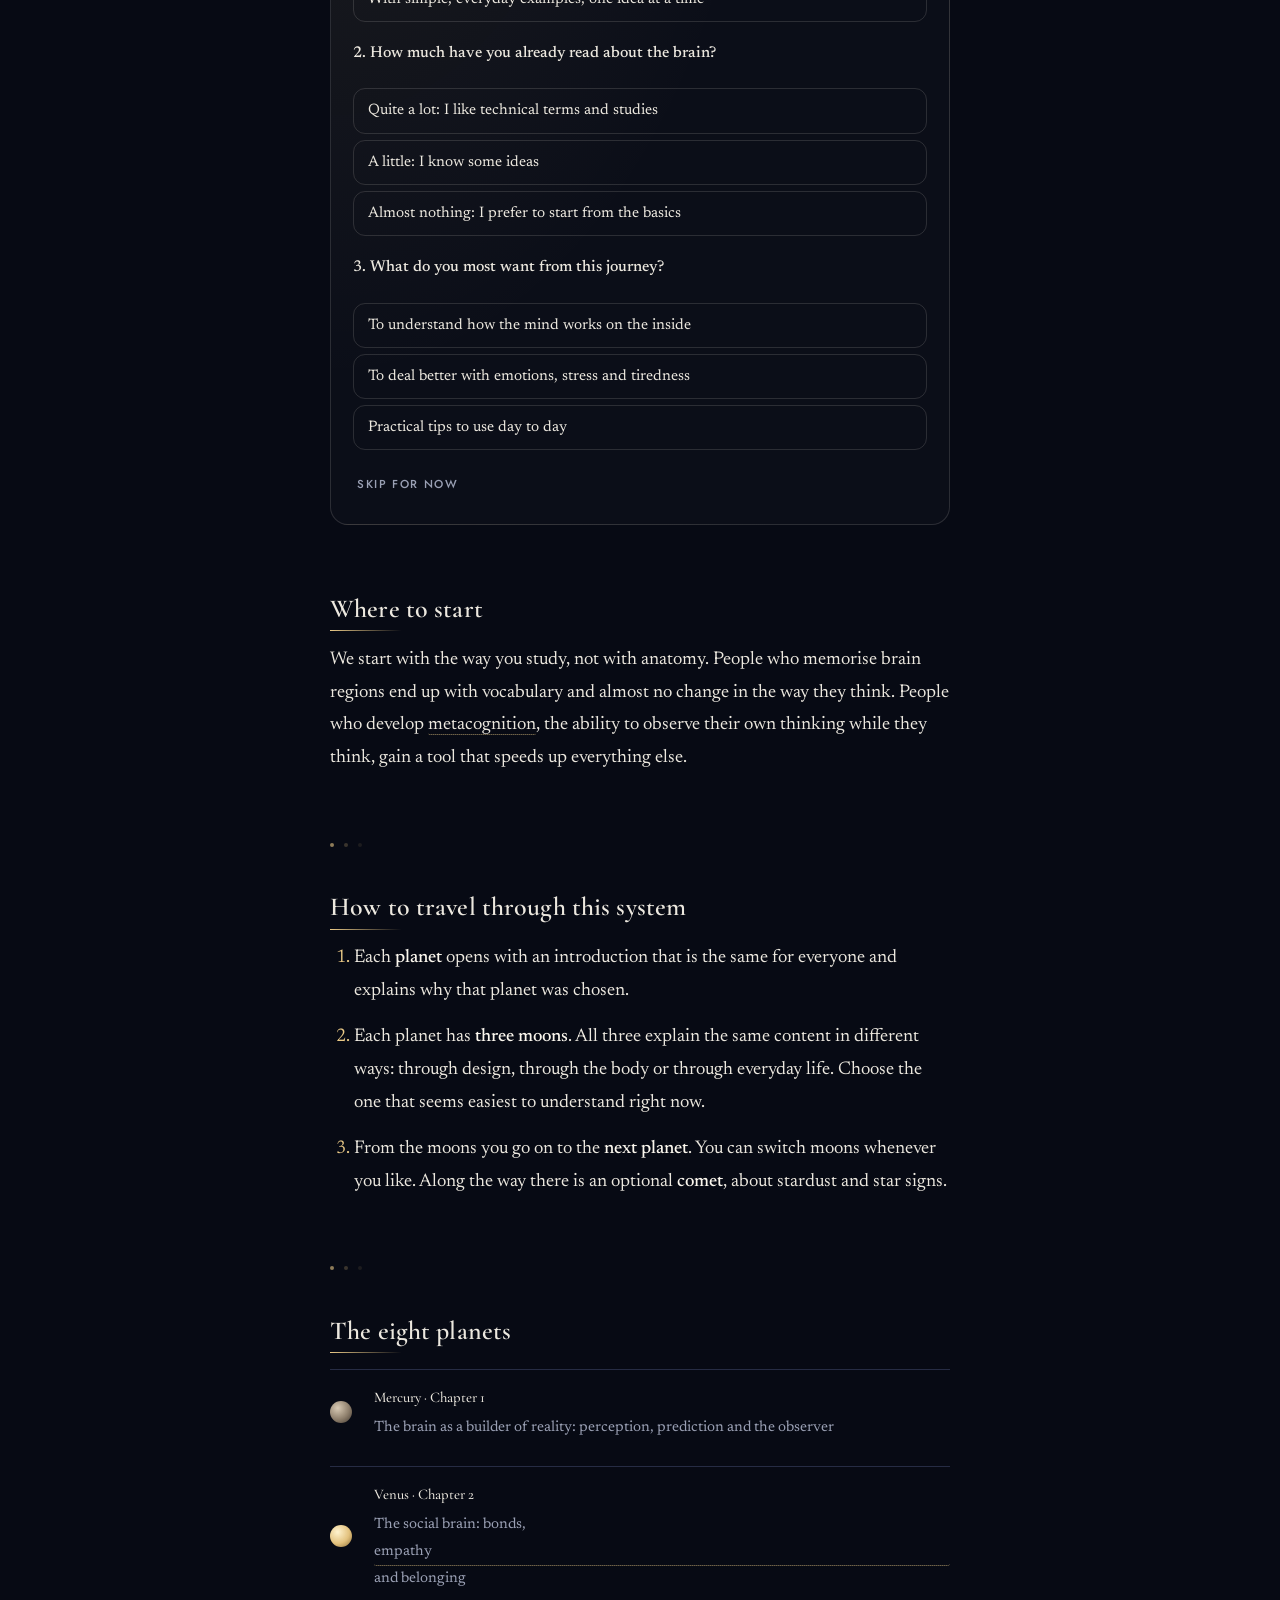
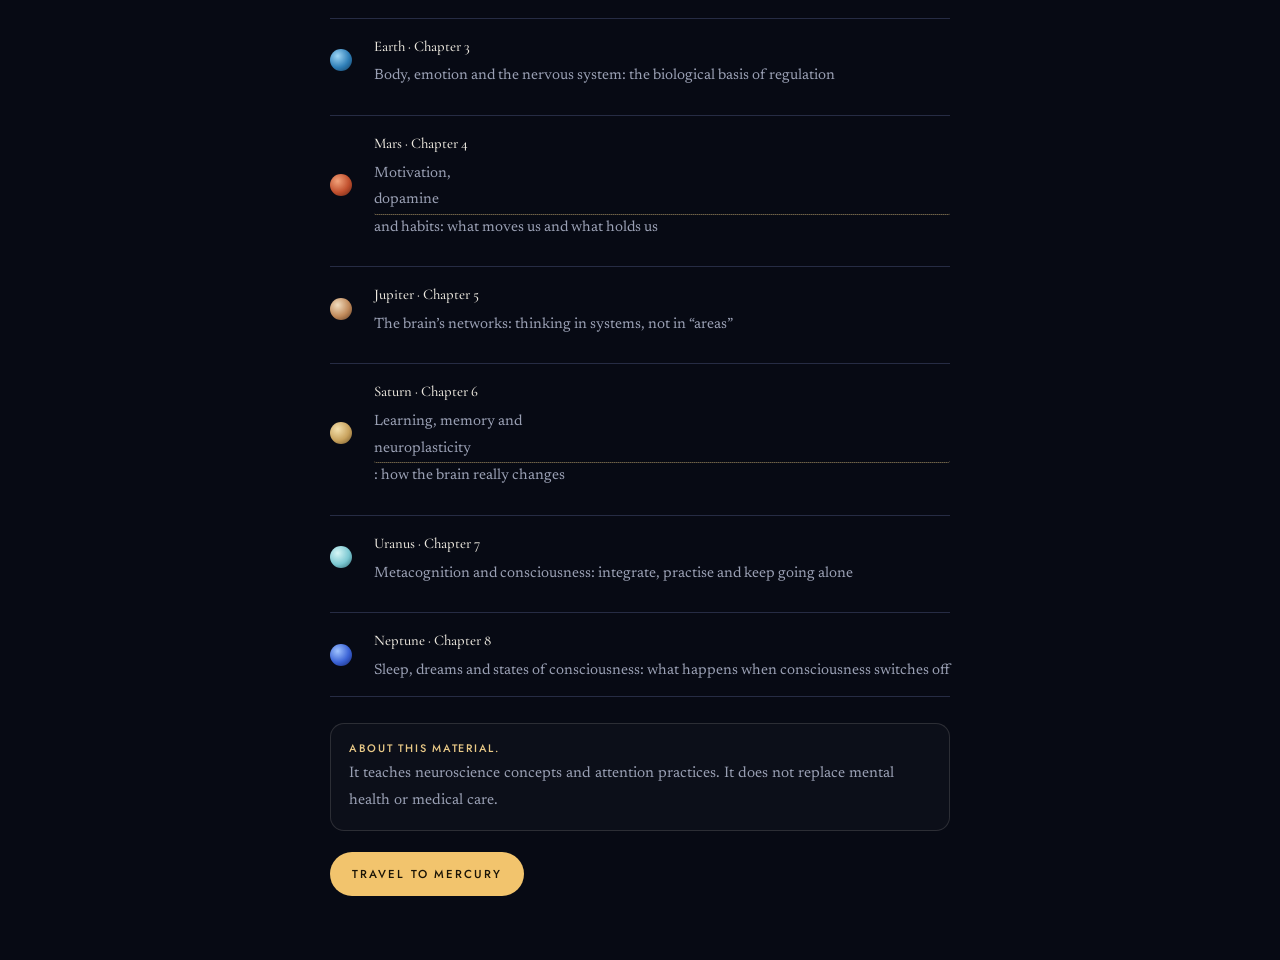
==== commit 82c8995f: "E-book: planetas reais nas introduções animadas; planetas bloqueados ficam coloridos no mapa Co-Auth" ====
--- a/sistema-da-consciencia/index.html
+++ b/sistema-da-consciencia/index.html
@@ -418,8 +418,8 @@
 .zoom svg{width:15px;height:15px}
 @media (max-width:700px){.zoom .zl{display:none}.zoom button{padding:0;width:34px}}
 .moonN{pointer-events:none}
-.planet.locked .body{filter:grayscale(.85) brightness(.5)!important;transform:none!important}
-.planet.locked .hglow{opacity:0!important}
+.planet.locked .body{filter:brightness(.82)!important;transform:none!important}
+.planet.locked .hglow{opacity:.25!important}
 .planet.locked a{cursor:pointer}
 .tl-link{display:flex;flex-direction:column;align-items:center;text-align:center;gap:2px;width:100%;text-decoration:none;color:inherit;padding:0 4px 8px;border-radius:14px}
 .tl-dot{display:block}
@@ -430,7 +430,7 @@
 .tl-lock{display:none;align-items:center;gap:5px;font:500 .54rem var(--font-ui);letter-spacing:.18em;text-transform:uppercase;color:var(--muted);margin-top:4px}
 .tl-lock svg{width:11px;height:11px}
 .tl.locked .tl-lock{display:inline-flex}
-.tl.locked .tl-dot{filter:grayscale(.9) brightness(.5)}
+.tl.locked .tl-dot{filter:brightness(.85)}
 .tl.locked .tl-name,.tl.locked .tl-topic,.tl.locked .tl-num{opacity:.45}
 .tl.locked .tl-moons{display:none}
 .tl.locked .tl-link{cursor:pointer}
@@ -497,7 +497,7 @@
 a.nx-card:hover .nx-arrow{transform:translateX(4px);background:rgba(233,201,135,.1)}
 .nx-card.is-locked{opacity:.8}
 .nx-sph{position:relative}.nx-sph.has-ring{width:40px;height:40px;margin:0 6px}.nx-sph.has-ring::after{content:"";position:absolute;left:-13px;right:-13px;top:50%;height:13px;margin-top:-6.5px;border:2px solid rgba(234,215,166,.8);border-top-color:rgba(234,215,166,.3);border-radius:50%;transform:rotate(-16deg)}
-.nx-card.is-locked .nx-sph{filter:grayscale(.9) brightness(.55)}
+.nx-card.is-locked .nx-sph{filter:brightness(.85)}
 .nx-lock svg{width:18px;height:18px;color:var(--muted)}
 .nx-alt p{font:500 .7rem var(--font-ui);letter-spacing:.2em;text-transform:uppercase;color:var(--muted);margin:4px 0 10px}
 .nx-alt div{display:flex;flex-wrap:wrap;gap:8px}
@@ -766,6 +766,10 @@
       var x1=cx+s.x/s.z*f,y1=cy+s.y/s.z*f,z2=Math.min(1.2,s.z+sp*.07+.004),x2=cx+s.x/z2*f,y2=cy+s.y/z2*f,a=alpha*clamp(1-s.z,0,1);
       ctx.strokeStyle='rgba(215,228,255,'+a.toFixed(3)+')';ctx.lineWidth=Math.max(.6,1.6*(1-s.z));ctx.beginPath();ctx.moveTo(x2,y2);ctx.lineTo(x1,y1);ctx.stroke()}
   }
+  /* imagens reais dos planetas (as mesmas do mapa) */
+  var PSL=['mercurio','venus','terra','marte','jupiter','saturno','urano','netuno'],PIMG={};
+  function pim(k,big){var id=k+(big?'b':''),o=PIMG[id];if(!o){o=PIMG[id]=new Image();o.src='planetas/'+(k==='sol'?'sol':PSL[k-1])+'-'+(k===6?(big?1280:512):(big?2048:512))+'.webp'}return o.complete&&o.naturalWidth?o:null}
+  for(var pi0=1;pi0<=8;pi0++)pim(pi0);pim('sol');
   function sun(x,y,r,t,alpha){
     ctx.save();ctx.globalAlpha=alpha;
     var g=ctx.createRadialGradient(x,y,r*.4,x,y,r*4);g.addColorStop(0,'rgba(255,205,120,.5)');g.addColorStop(.4,'rgba(255,170,70,.12)');g.addColorStop(1,'rgba(255,170,70,0)');
@@ -775,7 +779,9 @@
     ctx.restore();
     g=ctx.createRadialGradient(x-r*.25,y-r*.25,r*.1,x,y,r);g.addColorStop(0,'#FFF6D6');g.addColorStop(.45,'#FFD06A');g.addColorStop(.85,'#F08A22');g.addColorStop(1,'#C85A12');
     ctx.fillStyle=g;ctx.beginPath();ctx.arc(x,y,r,0,TAU);ctx.fill();
-    ctx.save();ctx.beginPath();ctx.arc(x,y,r,0,TAU);ctx.clip();ctx.translate(x,y);ctx.rotate(t*.08);
+    var si=(r>230&&pim('sol',true))||pim('sol');
+    ctx.save();ctx.beginPath();ctx.arc(x,y,r,0,TAU);ctx.clip();ctx.translate(x,y);ctx.rotate(t*.02);
+    if(si){ctx.drawImage(si,-r,-r,2*r,2*r);ctx.restore();ctx.restore();return}
     for(i=0;i<22;i++){var a=i*2.39,d=Math.sqrt((i*.618)%1)*r;ctx.fillStyle=i%2?'rgba(255,245,210,.25)':'rgba(200,90,20,.22)';ctx.beginPath();ctx.arc(Math.cos(a)*d,Math.sin(a)*d,r*.13,0,TAU);ctx.fill()}
     ctx.restore();ctx.restore();
   }
@@ -791,6 +797,14 @@
     ctx.save();ctx.globalAlpha=alpha===undefined?1:alpha;
     var g=ctx.createRadialGradient(x,y,r*.8,x,y,r*(glow||2.3));g.addColorStop(0,hexA(P.c[1],.32));g.addColorStop(1,hexA(P.c[1],0));
     ctx.fillStyle=g;ctx.beginPath();ctx.arc(x,y,r*(glow||2.3),0,TAU);ctx.fill();
+    var im=P.n?((r>230&&pim(P.n,true))||pim(P.n)):null;
+    if(im){
+      if(P.ring){ctx.save();ctx.translate(x,y);ctx.rotate(-.24);ctx.drawImage(im,-r*2.3906,-r*1.1094,r*4.7812,r*2.2188);ctx.restore()}
+      ctx.save();ctx.beginPath();ctx.arc(x,y,r,0,TAU);ctx.clip();
+      if(!P.ring)ctx.drawImage(im,x-r,y-r,2*r,2*r);
+      g=ctx.createRadialGradient(x-r*.45,y-r*.4,r*.2,x+r*.15,y+r*.15,r*1.35);g.addColorStop(0,'rgba(0,0,0,0)');g.addColorStop(.5,'rgba(0,0,0,0)');g.addColorStop(1,'rgba(2,4,12,.8)');
+      ctx.fillStyle=g;ctx.fillRect(x-r,y-r,2*r,2*r);ctx.restore();ctx.restore();return;
+    }
     if(P.ring)ring(x,y,r,false);
     ctx.save();ctx.beginPath();ctx.arc(x,y,r,0,TAU);ctx.clip();
     g=ctx.createRadialGradient(x-r*.3,y-r*.3,r*.1,x,y,r*1.05);g.addColorStop(0,P.c[0]);g.addColorStop(.6,P.c[1]);g.addColorStop(1,P.c[2]);
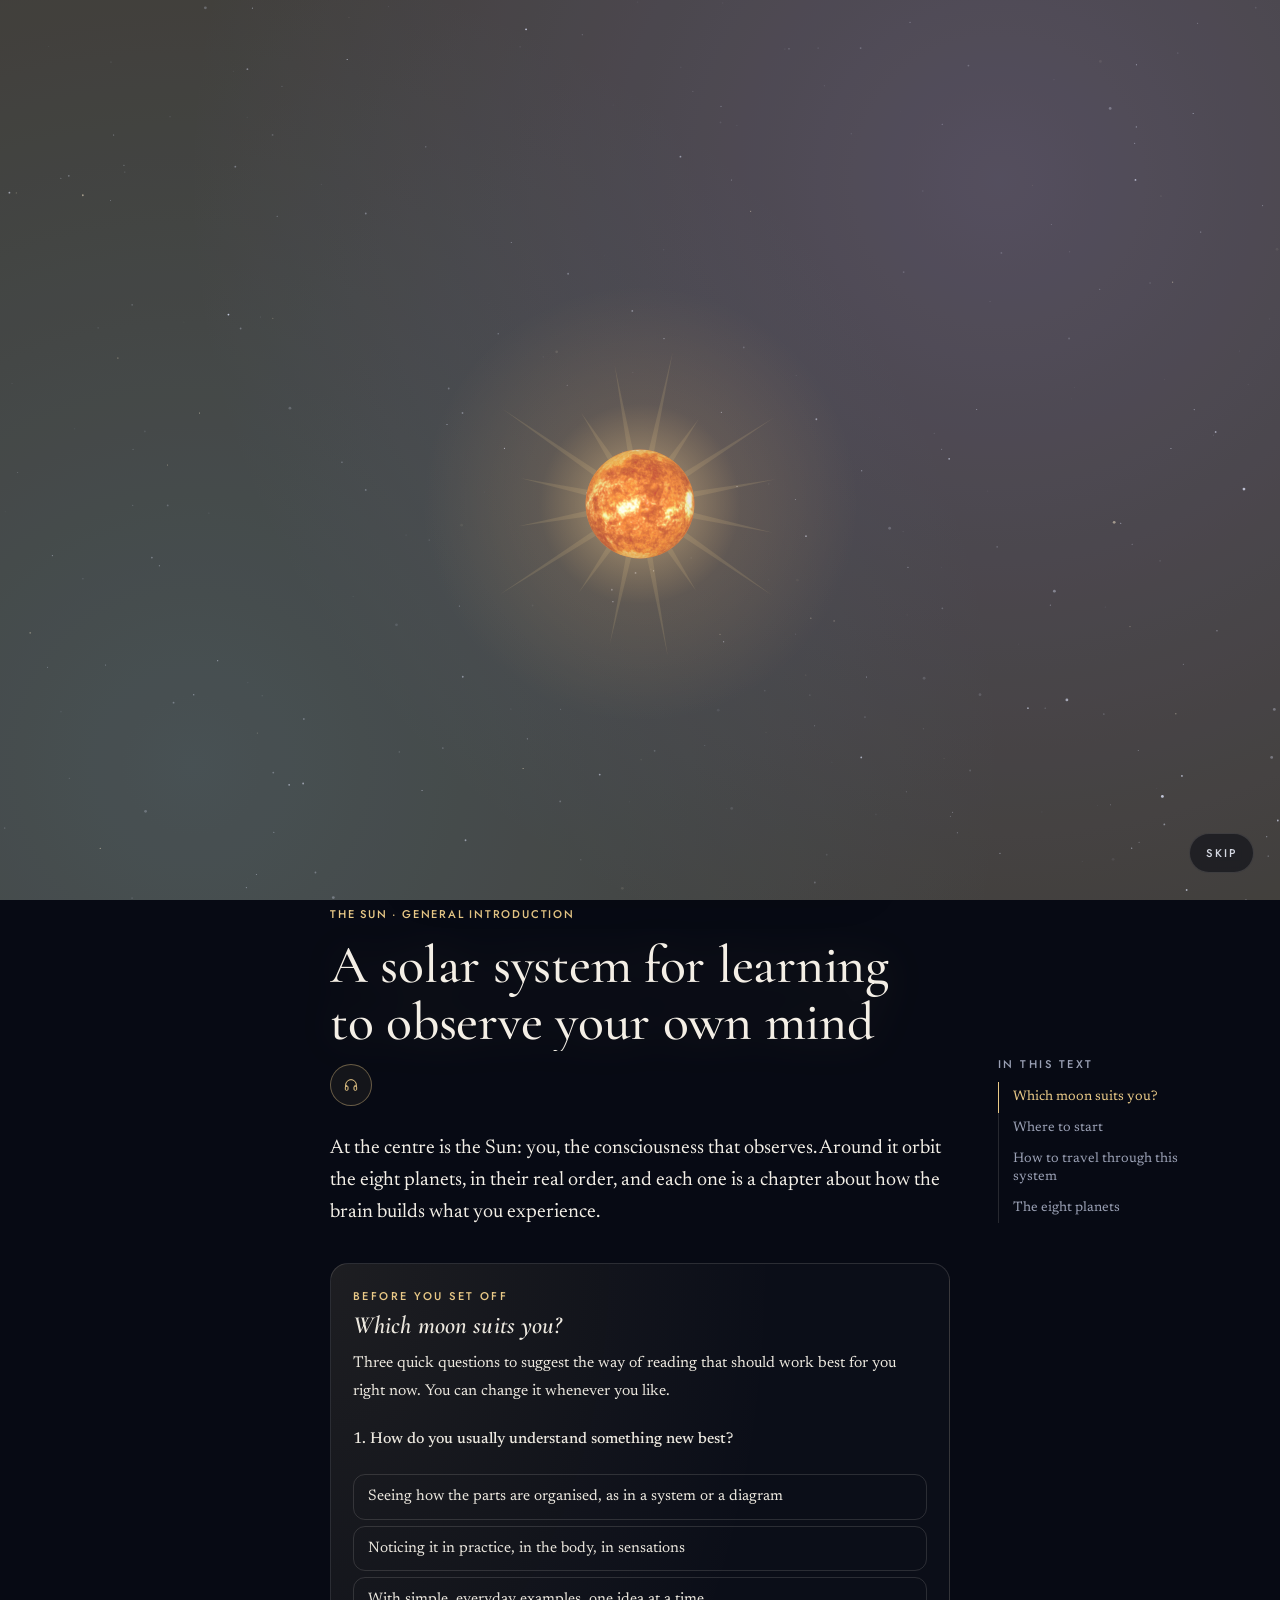
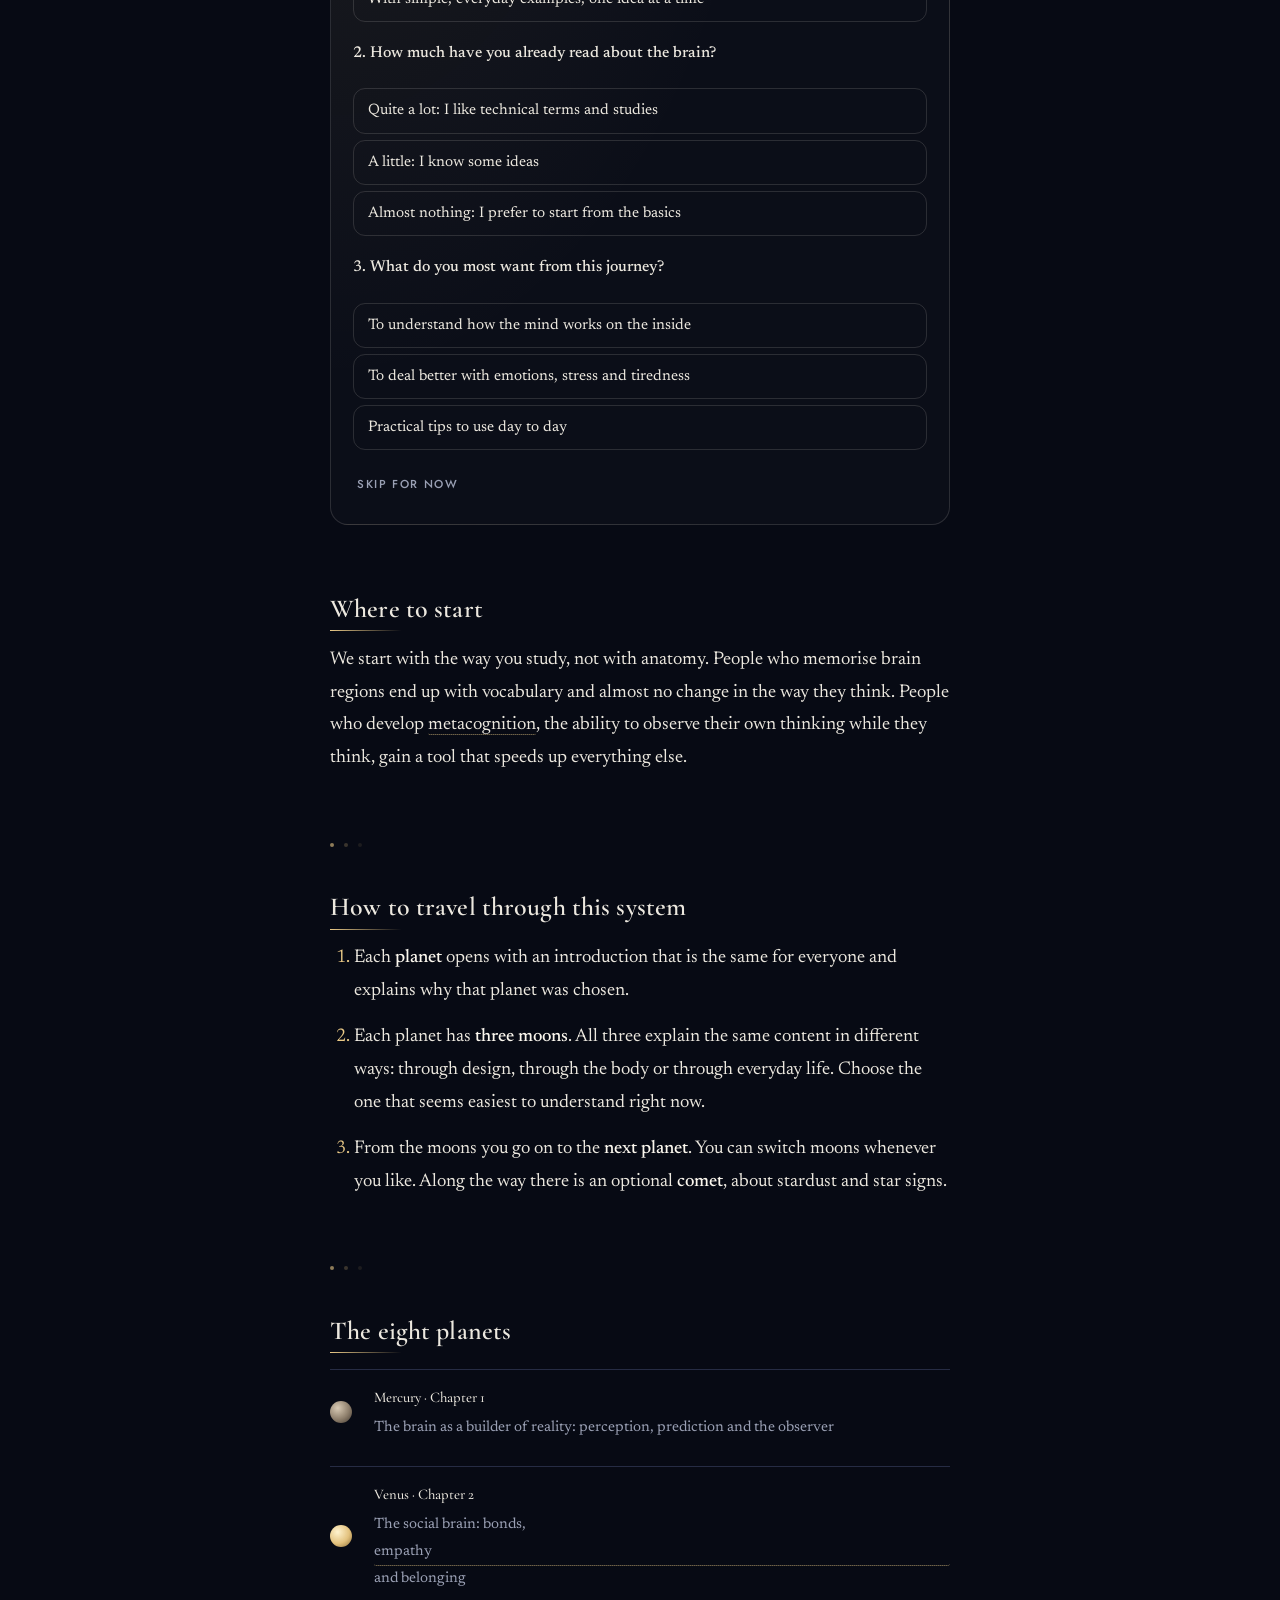
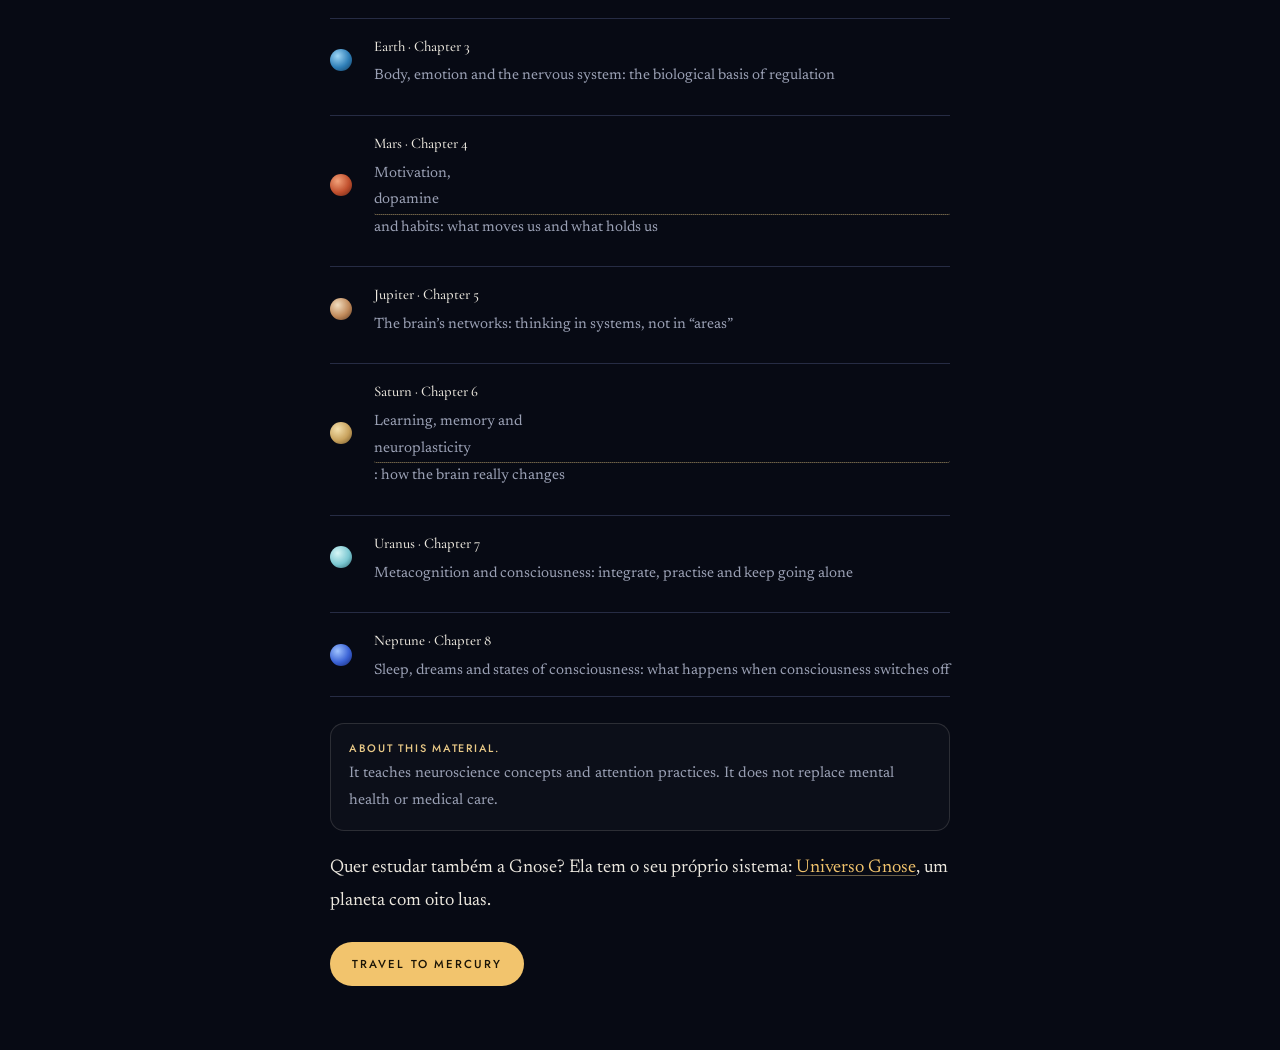
==== commit 7e748a6a: "Universo Gnose: novo sistema de estudo ao lado do Sistema da Consciência - universo-gnose/: o Planet" ====
--- a/sistema-da-consciencia/index.html
+++ b/sistema-da-consciencia/index.html
@@ -2329,6 +2329,7 @@
       _(649,'<h2>Os oito planetas</h2><ol class="chapters">');
     CH.forEach(function(c){h+='<li><i style="--g:radial-gradient(circle at 35% 32%,'+c.g[0]+','+c.g[1]+' 55%,'+c.g[2]+')"></i><div><b>'+c.planet+_(619,' · Capítulo ')+c.n+'</b><span>'+c.title+': '+c.sub+'</span></div></li>'});
     h+=_(650,'</ol><div class="note"><strong>Sobre este material.</strong> Ele ensina conceitos de neurociência e práticas de atenção. Não substitui acompanhamento de saúde mental ou médico.</div>')+
+      '<p>Quer estudar também a Gnose? Ela tem o seu próprio sistema: <a href="../universo-gnose/">Universo Gnose</a>, um planeta com oito luas.</p>'+
       _(651,'<a class="btn" href="#c1">Viajar até Mercúrio</a></div>');
     return h;
   }
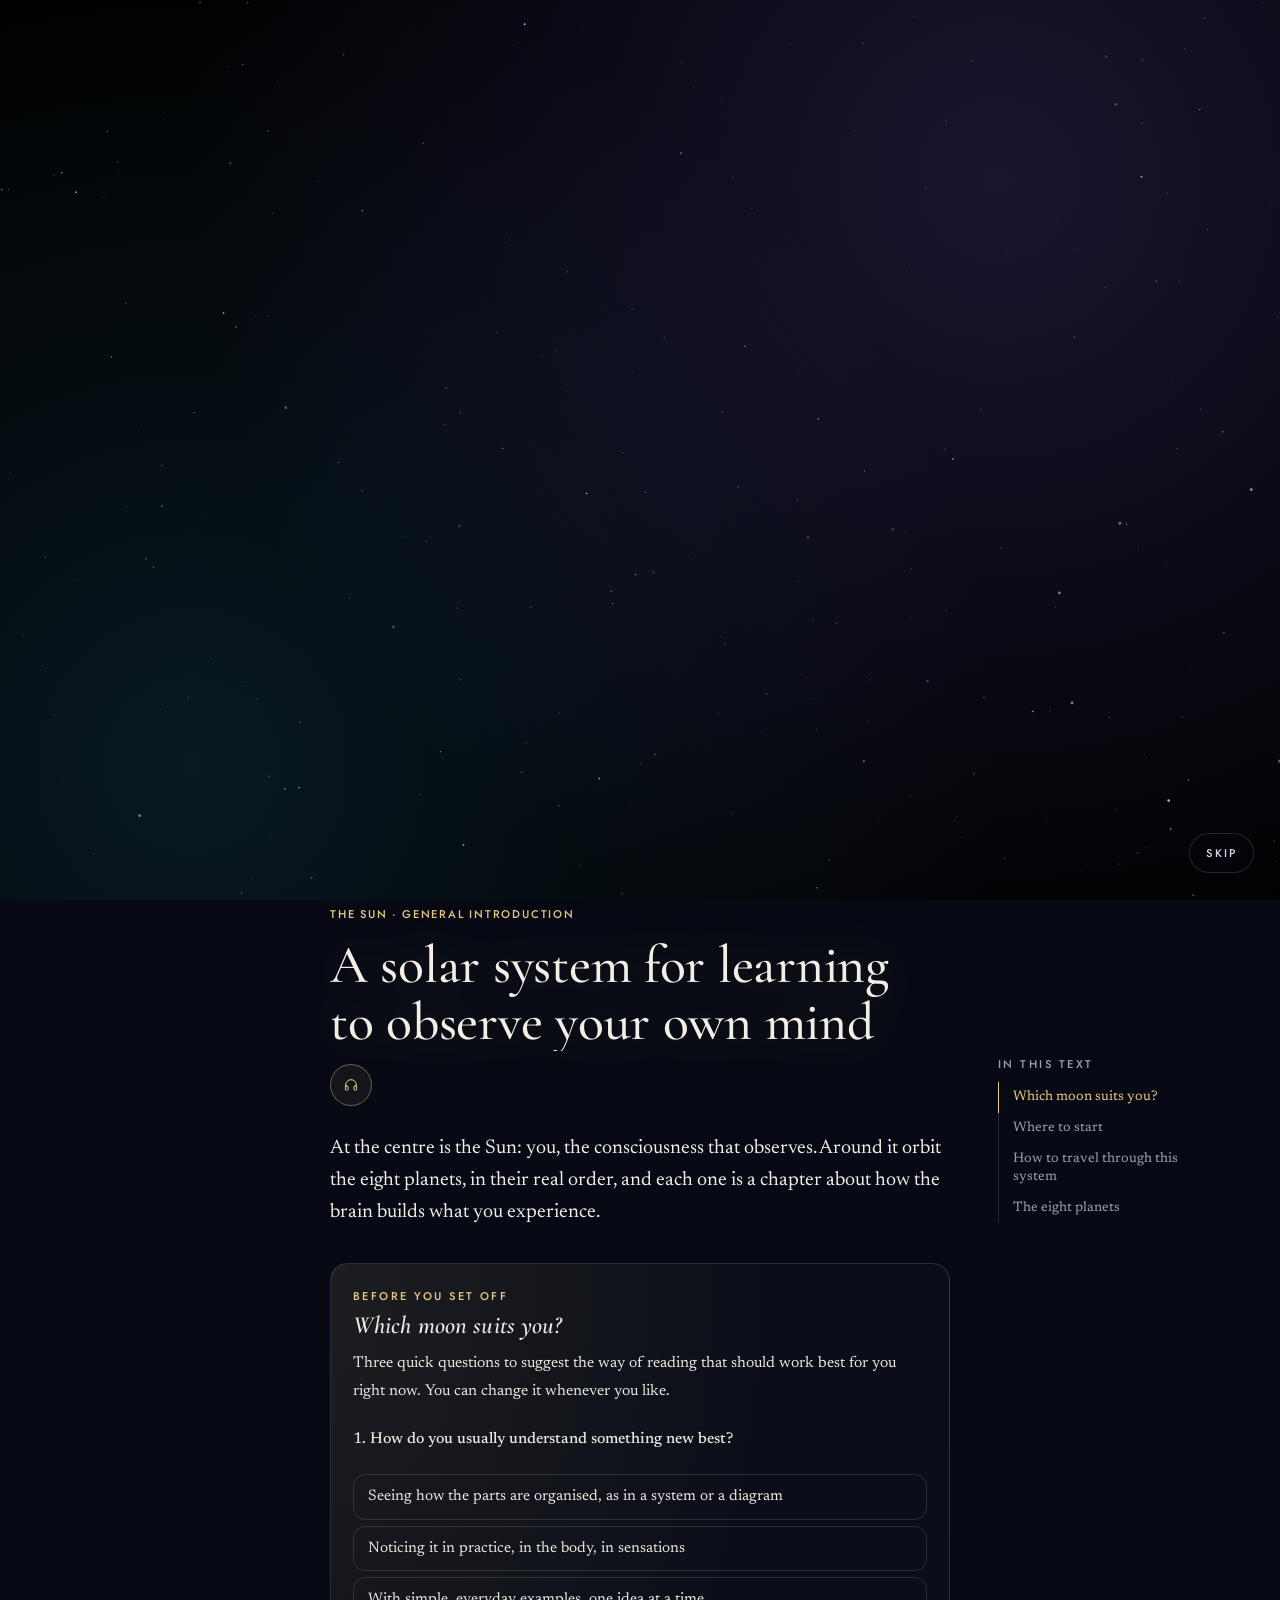
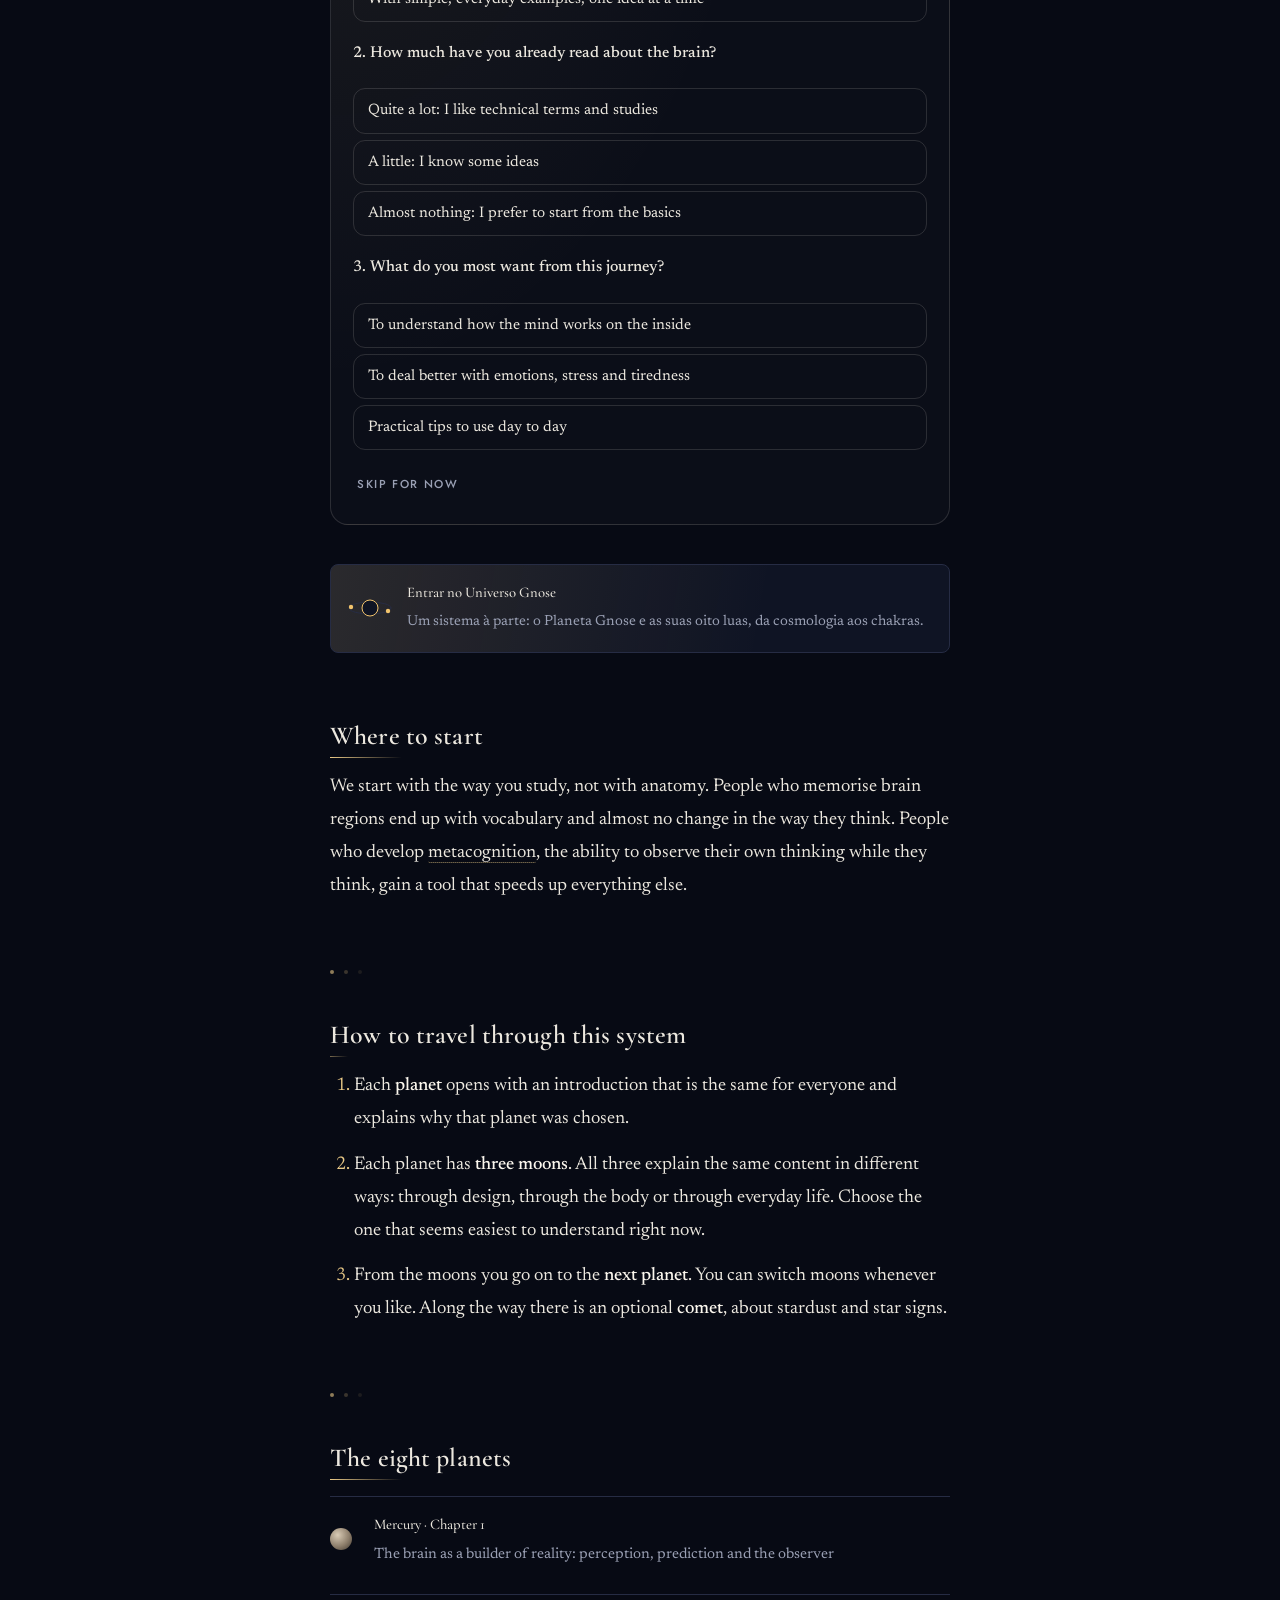
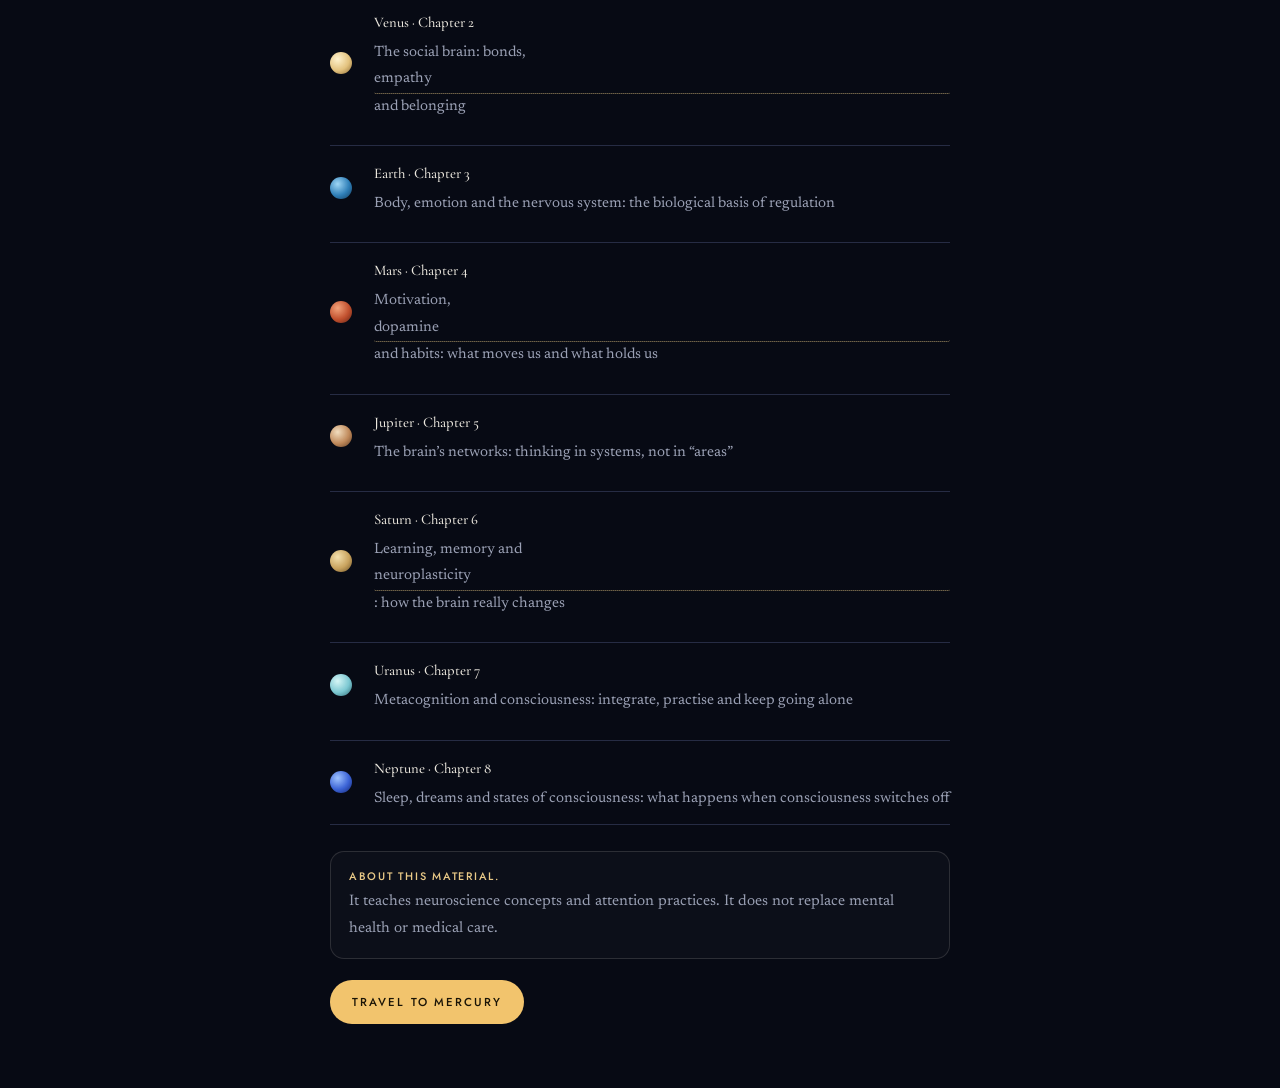
==== commit 0bb00f75: "Sistema da Consciência: cartão visível para entrar no Universo Gnose Troca a frase-link do fim da in" ====
--- a/sistema-da-consciencia/index.html
+++ b/sistema-da-consciencia/index.html
@@ -2320,6 +2320,7 @@
     var h=_(640,'<div class="view"><p class="eyebrow">O Sol · introdução geral</p>')+
       _(641,'<h1>Um sistema solar para aprender a observar a própria mente</h1>')+
       _(642,'<p class="lead">No centro está o Sol: você, a consciência que observa. À volta dele giram os oito planetas, na ordem real, e cada um é um capítulo sobre como o cérebro constrói o que você vive.</p>')+
+      '<a class="comet-card" href="../universo-gnose/"><svg width="46" height="30" viewBox="0 0 46 30" aria-hidden="true"><ellipse cx="23" cy="15" rx="21" ry="6" fill="none" style="stroke:var(--line)"/><circle cx="23" cy="15" r="8" style="fill:var(--panel);stroke:var(--accent)"/><circle cx="4" cy="14" r="2.2" style="fill:var(--accent)"/><circle cx="41" cy="18" r="2.2" style="fill:var(--accent)"/></svg><div><b>Entrar no Universo Gnose</b><span>Um sistema à parte: o Planeta Gnose e as suas oito luas, da cosmologia aos chakras.</span></div></a>'+
       _(643,'<h2>Por onde começar</h2>')+
       _(644,'<p>Começamos pela forma como você estuda, não pela anatomia. Quem decora regiões do cérebro termina com vocabulário e quase nenhuma mudança na forma de pensar. Quem desenvolve metacognição, a capacidade de observar o próprio pensamento enquanto pensa, ganha uma ferramenta que acelera todo o resto.</p>')+
       _(645,'<h2>Como viajar por este sistema</h2>')+
@@ -2329,7 +2330,6 @@
       _(649,'<h2>Os oito planetas</h2><ol class="chapters">');
     CH.forEach(function(c){h+='<li><i style="--g:radial-gradient(circle at 35% 32%,'+c.g[0]+','+c.g[1]+' 55%,'+c.g[2]+')"></i><div><b>'+c.planet+_(619,' · Capítulo ')+c.n+'</b><span>'+c.title+': '+c.sub+'</span></div></li>'});
     h+=_(650,'</ol><div class="note"><strong>Sobre este material.</strong> Ele ensina conceitos de neurociência e práticas de atenção. Não substitui acompanhamento de saúde mental ou médico.</div>')+
-      '<p>Quer estudar também a Gnose? Ela tem o seu próprio sistema: <a href="../universo-gnose/">Universo Gnose</a>, um planeta com oito luas.</p>'+
       _(651,'<a class="btn" href="#c1">Viajar até Mercúrio</a></div>');
     return h;
   }
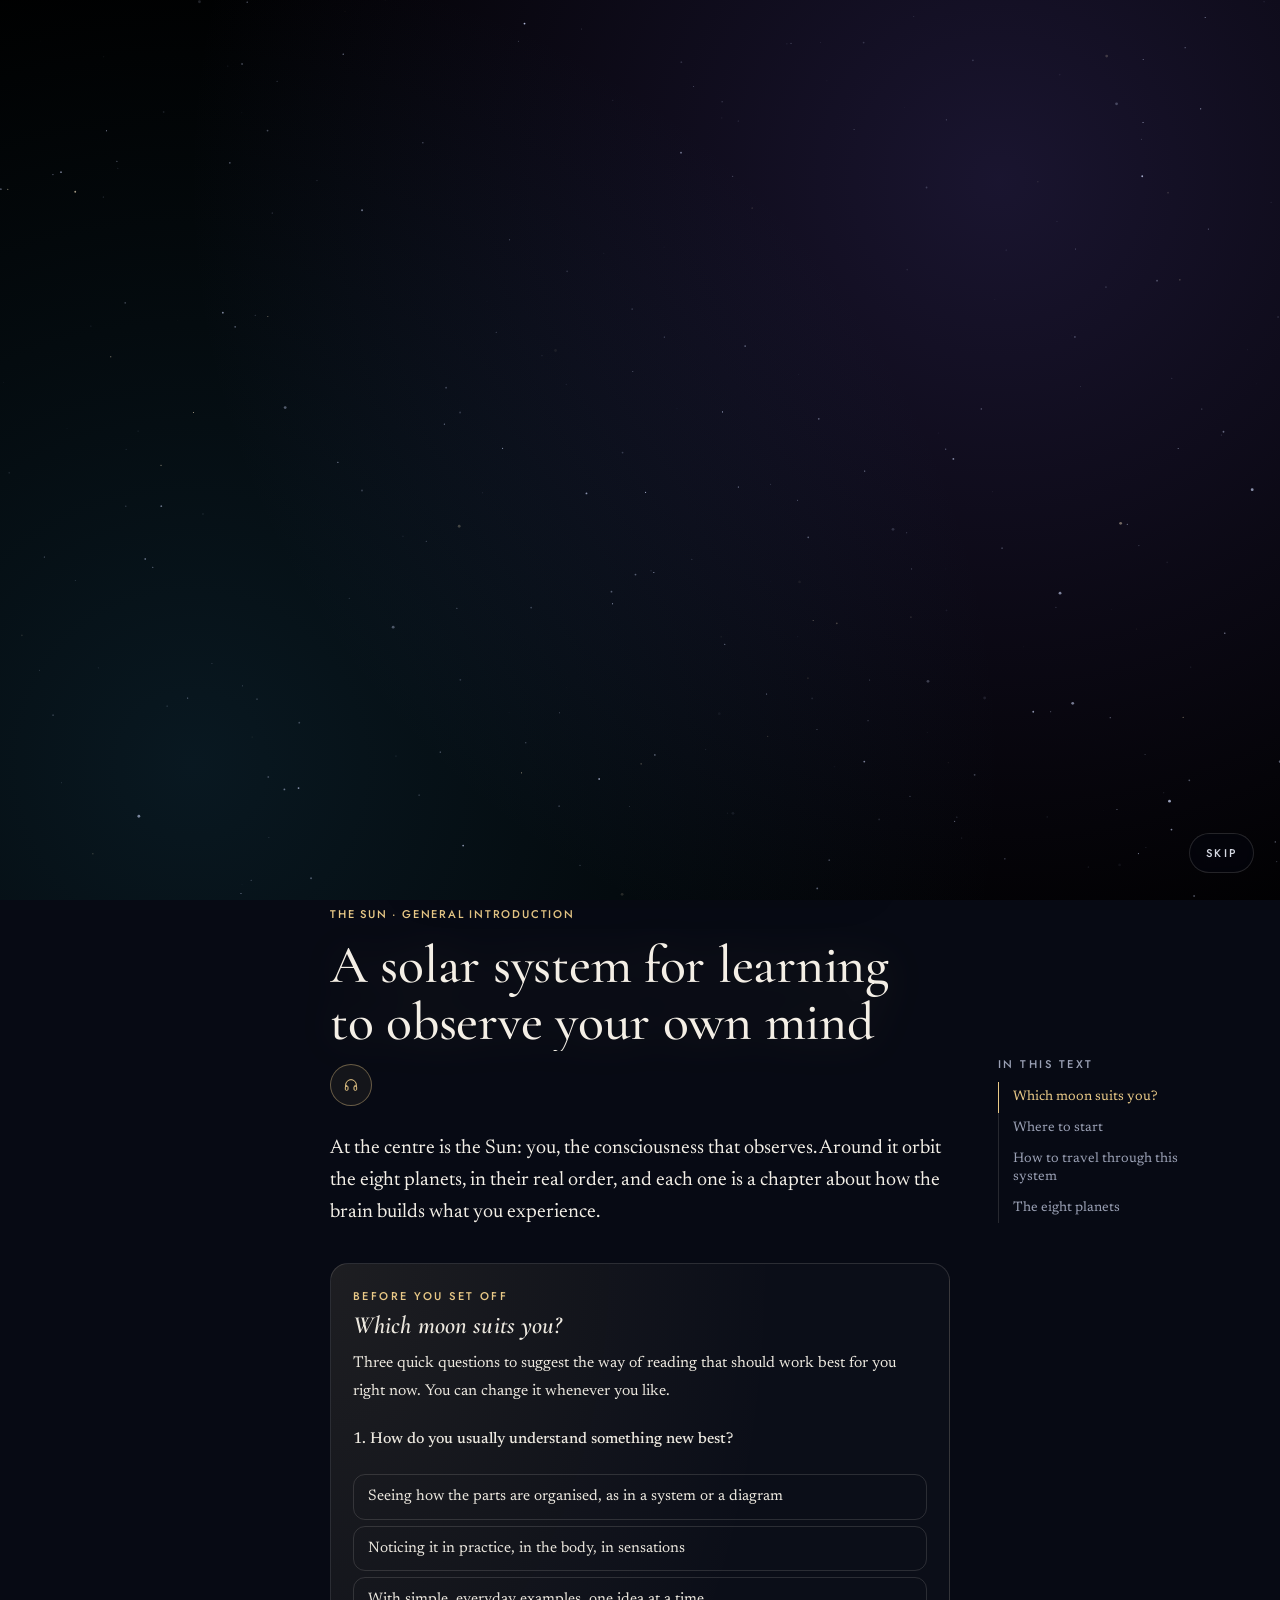
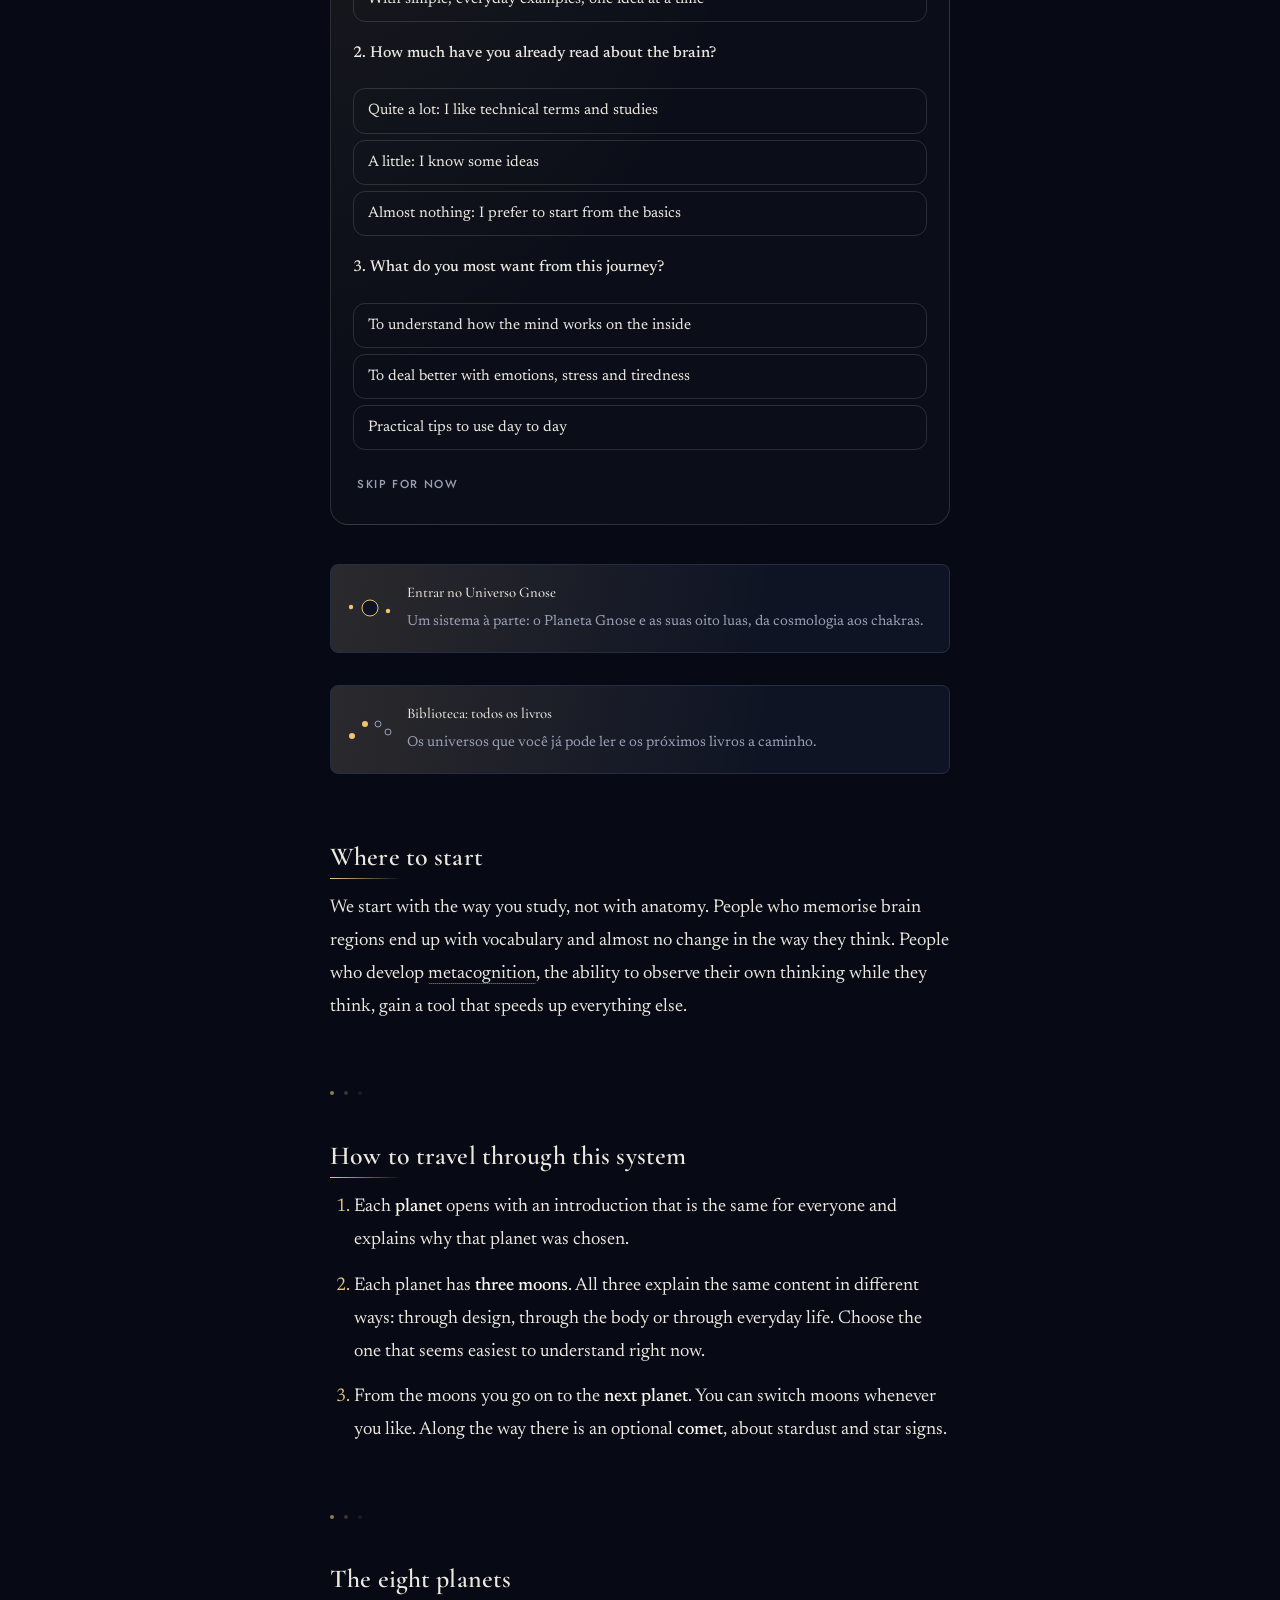
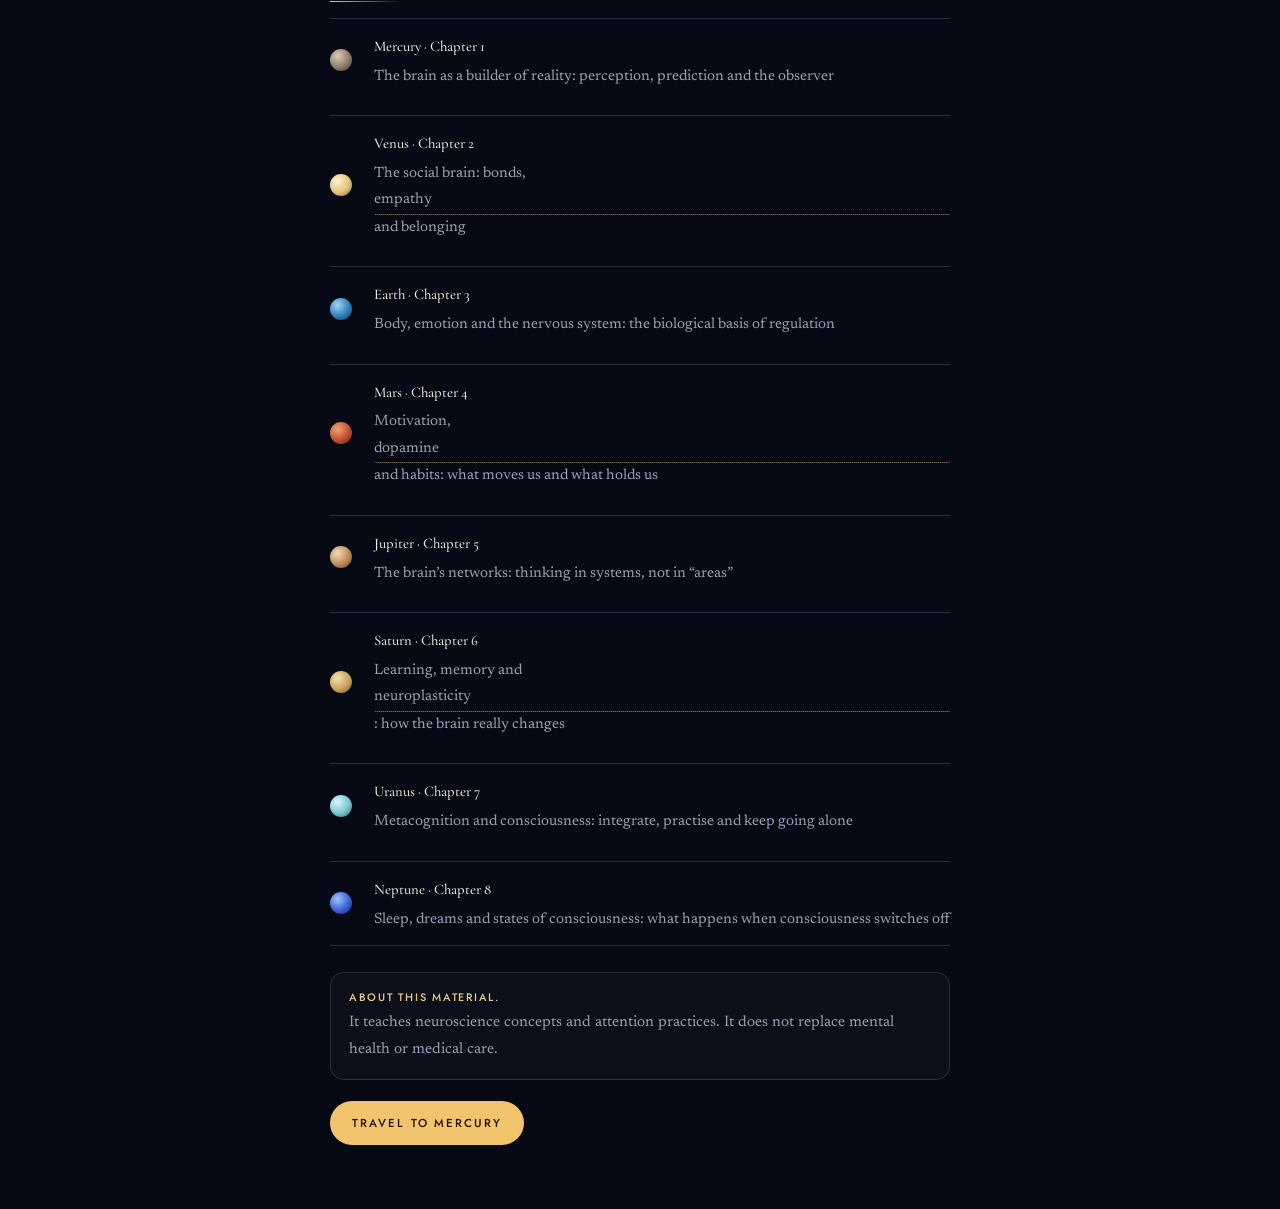
==== commit c4394f71: "Biblioteca: página com os livros disponíveis e os próximos - biblioteca/: constelação dos livros (fa" ====
--- a/sistema-da-consciencia/index.html
+++ b/sistema-da-consciencia/index.html
@@ -2321,6 +2321,7 @@
       _(641,'<h1>Um sistema solar para aprender a observar a própria mente</h1>')+
       _(642,'<p class="lead">No centro está o Sol: você, a consciência que observa. À volta dele giram os oito planetas, na ordem real, e cada um é um capítulo sobre como o cérebro constrói o que você vive.</p>')+
       '<a class="comet-card" href="../universo-gnose/"><svg width="46" height="30" viewBox="0 0 46 30" aria-hidden="true"><ellipse cx="23" cy="15" rx="21" ry="6" fill="none" style="stroke:var(--line)"/><circle cx="23" cy="15" r="8" style="fill:var(--panel);stroke:var(--accent)"/><circle cx="4" cy="14" r="2.2" style="fill:var(--accent)"/><circle cx="41" cy="18" r="2.2" style="fill:var(--accent)"/></svg><div><b>Entrar no Universo Gnose</b><span>Um sistema à parte: o Planeta Gnose e as suas oito luas, da cosmologia aos chakras.</span></div></a>'+
+      '<a class="comet-card" href="../biblioteca/"><svg width="46" height="30" viewBox="0 0 46 30" aria-hidden="true"><path d="M5 22 C15 6, 31 6, 41 18" fill="none" style="stroke:var(--line)"/><circle cx="5" cy="22" r="3" style="fill:var(--accent)"/><circle cx="18" cy="10" r="3" style="fill:var(--accent)"/><circle cx="31" cy="10" r="3" style="fill:none;stroke:var(--muted)"/><circle cx="41" cy="18" r="3" style="fill:none;stroke:var(--muted)"/></svg><div><b>Biblioteca: todos os livros</b><span>Os universos que você já pode ler e os próximos livros a caminho.</span></div></a>'+
       _(643,'<h2>Por onde começar</h2>')+
       _(644,'<p>Começamos pela forma como você estuda, não pela anatomia. Quem decora regiões do cérebro termina com vocabulário e quase nenhuma mudança na forma de pensar. Quem desenvolve metacognição, a capacidade de observar o próprio pensamento enquanto pensa, ganha uma ferramenta que acelera todo o resto.</p>')+
       _(645,'<h2>Como viajar por este sistema</h2>')+
